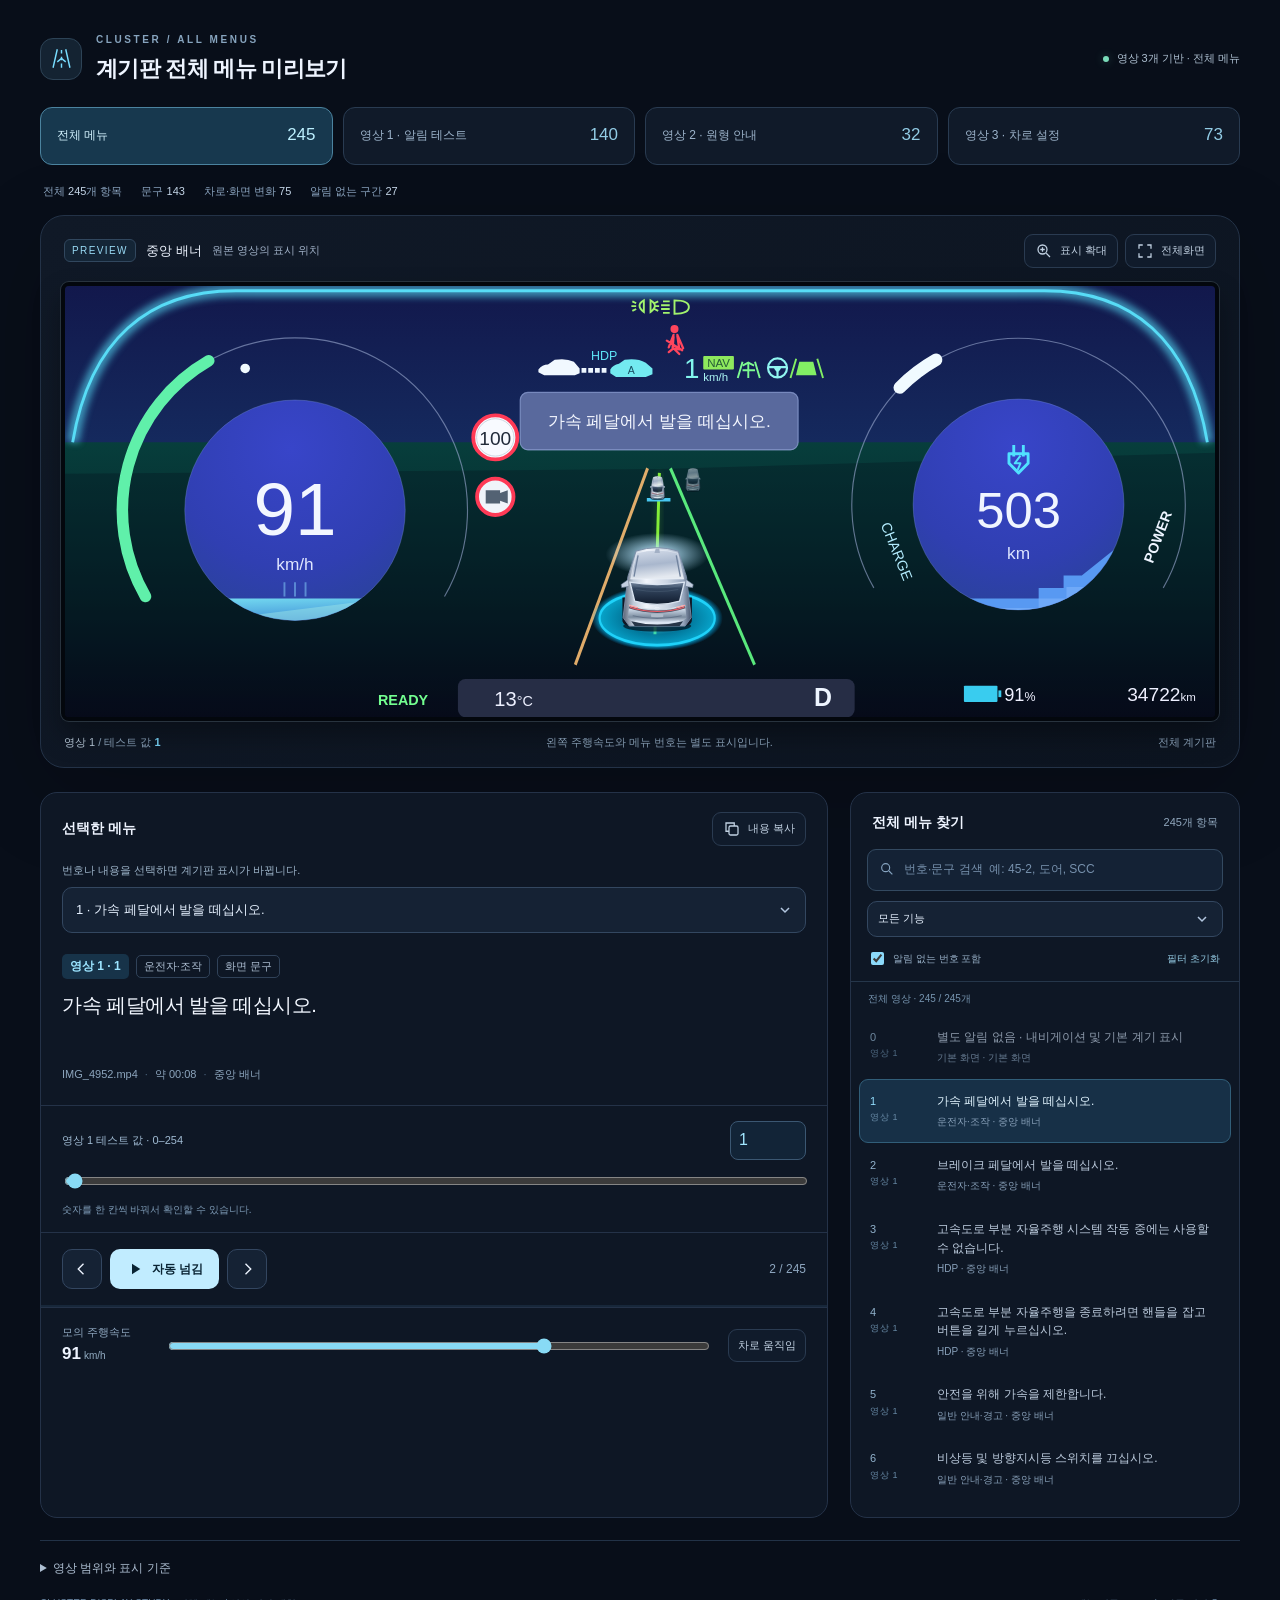
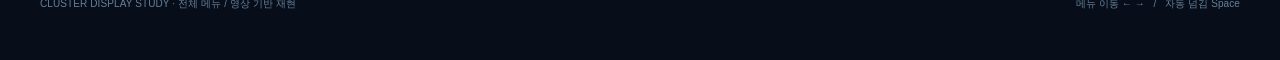
==== index.html @ 458f0cfd "Build Korean cluster simulator with 245 observed menu entries" ====
<!doctype html>
<html lang="ko"><head><meta charset="utf-8"><meta name="viewport" content="width=device-width, initial-scale=1"><meta name="theme-color" content="#080e19"><title>계기판 전체 메뉴 미리보기</title><meta name="description" content="세 개의 촬영 영상에서 확인한 일반 경고, 주행 보조, HDP, 차로 설정을 번호별로 살펴보는 계기판 시뮬레이터."><style>
*{box-sizing:border-box}html{color-scheme:dark}body{margin:0;background:#080e19;color:#eef4ff;font-family:-apple-system,BlinkMacSystemFont,"Apple SD Gothic Neo","Malgun Gothic","Noto Sans CJK KR",sans-serif;line-height:1.55}button,input,select{font:inherit}button,select{cursor:pointer}button{touch-action:manipulation}button:focus-visible,select:focus-visible,input:focus-visible,summary:focus-visible{outline:2px solid #76d9ff;outline-offset:4px}button:disabled{opacity:.38;cursor:default}svg{display:block}button svg{width:18px;height:18px;flex:none}button{color:inherit}a{color:#87d9ff}.app{max-width:1440px;margin:auto;padding:32px 40px 48px}.masthead{display:flex;align-items:center;justify-content:space-between;gap:20px;margin-bottom:30px}.brand{display:flex;align-items:center;gap:14px}.brand-symbol{width:42px;height:42px;display:grid;place-items:center;background:#142332;border:1px solid #2d4356;border-radius:13px;color:#78ddff}.brand-symbol svg{width:27px;height:27px}.eyebrow{font-size:10px;letter-spacing:2.6px;font-weight:650;color:#87a4be;margin:0 0 4px}.masthead h1{font-size:22px;letter-spacing:-.7px;font-weight:650;margin:0}.source-tag{display:flex;align-items:center;gap:8px;color:#aec0d1;font-size:12px;white-space:nowrap}.source-dot{width:6px;height:6px;background:#7adbb9;border-radius:50%;box-shadow:0 0 10px #7adbb950}.stage-card{background:linear-gradient(140deg,#101927,#0c1420);border:1px solid #233247;border-radius:24px;padding:18px 20px 16px;box-shadow:0 25px 90px #0003}.stage-toolbar{display:flex;align-items:center;justify-content:space-between;gap:14px;padding:0 3px 14px}.stage-heading{display:flex;align-items:center;gap:10px;min-width:0}.stage-heading strong{font-size:13px;font-weight:550;white-space:nowrap}.stage-heading .small{font-size:11px;color:#a0b1c7;white-space:nowrap}.pill{border:1px solid #31475e;border-radius:6px;padding:3px 7px;font-size:10px;letter-spacing:1.4px;color:#98d9f3;background:#142536}.stage-actions{display:flex;gap:7px}.ghost-btn{display:inline-flex;align-items:center;justify-content:center;gap:7px;border:1px solid #2a3b51;background:#101b2b;border-radius:9px;padding:7px 10px;font-size:11px;color:#c1d1e2;white-space:nowrap}.ghost-btn:hover{background:#1a2a3e}.ghost-btn[aria-pressed="true"]{background:#17364b;border-color:#367b9e;color:#caf0ff}.cluster-wrap{position:relative;background:#020409;border:5px solid #03070d;border-radius:23px;overflow:hidden;box-shadow:0 0 0 1px #28333e,0 14px 28px #0005}.cluster-svg{width:100%;height:auto;aspect-ratio:8/3;background:#080e19}.cluster-wrap.focused{max-width:640px;margin-inline:auto}.cluster-wrap.focused.focus-right{max-width:500px}.cluster-wrap.focused .cluster-svg{aspect-ratio:410/405;max-height:none}.cluster-wrap.focused.focus-right .cluster-svg{aspect-ratio:340/350}.cluster-wrap.motion .road-dashes{animation:flow 1.35s linear infinite}.cluster-wrap.motion .aura{animation:aura 3s ease-in-out infinite}.cluster-wrap.motion .lead-car{animation:float-car 4s ease-in-out infinite}@keyframes flow{to{stroke-dashoffset:-76}}@keyframes aura{50%{opacity:.65}}@keyframes float-car{50%{opacity:.82}}.stage-caption{display:flex;align-items:center;justify-content:space-between;gap:16px;padding:13px 3px 0;font-size:11px;color:#8fa7bf}.caption-key{color:#bacbdb}.caption-code{font-variant-numeric:tabular-nums;color:#79d5fa}.stage-card:fullscreen{display:flex;flex-direction:column;justify-content:center;padding:28px;background:#03070e;border:0;border-radius:0}.stage-card:fullscreen .cluster-wrap{width:100%;max-width:1600px;align-self:center}.stage-card:fullscreen .stage-caption,.stage-card:fullscreen .stage-toolbar{width:100%;max-width:1600px;align-self:center}.workbench{display:grid;grid-template-columns:minmax(0,1fr) 370px;gap:22px;margin-top:24px}.message-panel,.browse-panel{background:#0e1725;border:1px solid #243248;border-radius:17px;overflow:hidden}.panel-top{padding:19px 21px 15px;display:flex;justify-content:space-between;align-items:center;gap:10px}.panel-top h2{margin:0;font-size:14px;font-weight:600}.panel-top .count{color:#92a9bf;font-size:11px}.selection{padding:1px 21px 22px}.select-label{display:block;font-size:11px;color:#9db4c9;margin-bottom:8px}select{width:100%;appearance:none;background:#152234;color:#e6f1ff;border:1px solid #334760;border-radius:10px;padding:12px 34px 12px 13px;min-height:46px;font-size:13px;background-image:url("data:image/svg+xml,%3Csvg xmlns='http://www.w3.org/2000/svg' width='16' height='16' fill='none' stroke='%23b2c6df' stroke-width='1.5'%3E%3Cpath d='m4 6 4 4 4-4'/%3E%3C/svg%3E");background-position:right 12px center;background-repeat:no-repeat}.current-meta{display:flex;align-items:center;gap:7px;flex-wrap:wrap;margin:21px 0 10px}.code-badge{color:#9ce4ff;background:#173349;padding:3px 8px;border-radius:5px;font-size:12px;font-weight:600;font-variant-numeric:tabular-nums}.type-badge{font-size:11px;color:#adbed2;border:1px solid #304259;padding:2px 7px;border-radius:5px}.current-text{font-size:20px;line-height:1.65;font-weight:500;letter-spacing:-.5px;min-height:66px;margin:0;color:#f2f7ff;word-break:keep-all;overflow-wrap:anywhere}.source-line{font-size:11px;color:#8ca5bd;margin-top:13px;display:flex;gap:7px;flex-wrap:wrap}.source-line .dot{color:#4d647e}.playback{display:flex;align-items:center;gap:8px;border-top:1px solid #243248;padding:16px 21px}.playback .nav-btn{width:40px;height:40px;padding:0;display:grid;place-items:center;border:1px solid #334660;background:#152234;border-radius:10px}.playback .nav-btn:hover{background:#22364c}.play-btn{display:inline-flex;align-items:center;justify-content:center;gap:8px;background:#c1ecff;color:#092333;border:0;border-radius:10px;min-height:40px;padding:9px 16px;font-size:12px;font-weight:650}.play-btn:hover{background:#def5ff}.playback .position{font-size:12px;color:#8fa8c1;font-variant-numeric:tabular-nums;margin-left:auto;white-space:nowrap}.play-progress{height:2px;background:#17273a}.play-progress span{display:block;width:0;height:100%;background:#82cfee}.play-progress span.running{animation:play-progress 4.5s linear infinite}@keyframes play-progress{to{width:100%}}.drive-controls{padding:16px 21px 18px;border-top:1px solid #243248;display:flex;align-items:center;gap:16px}.speed-label{min-width:88px}.speed-label span{display:block;font-size:11px;color:#8fa7bf}.speed-label strong{font-size:17px;font-variant-numeric:tabular-nums;font-weight:550}.speed-label small{font-size:10px;color:#93adc3;margin-left:3px}input[type="range"]{min-width:70px;width:100%;accent-color:#88daf5;height:20px}.drive-controls .ghost-btn{padding:7px 9px}.tabs{display:flex;border-bottom:1px solid #243248;padding:0 15px;gap:3px}.tab{border:0;background:none;color:#90a7be;font-size:12px;padding:12px 9px 13px;border-bottom:2px solid transparent;white-space:nowrap}.tab[aria-selected="true"]{border-bottom-color:#8bdcff;color:#d2f2ff}.tab .tab-count{margin-left:4px;color:#6986a2;font-size:10px}.tab[aria-selected="true"] .tab-count{color:#81bfd8}.message-list{max-height:333px;overflow-y:auto;padding:8px;scrollbar-width:thin;scrollbar-color:#344d69 transparent}.message-item{display:flex;align-items:flex-start;gap:10px;width:100%;padding:12px 10px;text-align:left;border:1px solid transparent;background:transparent;border-radius:9px;color:#bccbdd;line-height:1.55}.message-item:hover{background:#152338}.message-item[aria-current="true"]{background:#173047;border-color:#315e79;color:#e1f4ff}.item-code{font-size:11px;line-height:1.4;flex:0 0 44px;font-variant-numeric:tabular-nums;padding-top:2px;color:#92b3cd}.item-code small{display:block;font-size:9px;letter-spacing:.7px;color:#6789a5;margin-top:2px}.message-item[aria-current="true"] .item-code{color:#94dfff}.item-text{font-size:12px;word-break:keep-all;overflow-wrap:anywhere}.item-text small{font-size:10px;display:block;color:#88a0b9;margin-top:4px}.source-details{margin-top:22px;border-top:1px solid #223247;padding-top:18px;color:#89a0b9;font-size:11px}.source-details summary{cursor:pointer;display:list-item;font-size:12px;color:#adbed1}.source-details p{margin:10px 0;max-width:1050px;line-height:1.8}.footer{display:flex;align-items:center;justify-content:space-between;gap:18px;margin-top:19px;color:#64809c;font-size:10px;letter-spacing:.1px}.toast{position:fixed;bottom:28px;left:50%;transform:translateX(-50%) translateY(16px);background:#d8effa;color:#102333;border:1px solid #a7c7da;box-shadow:0 8px 32px #0005;border-radius:10px;padding:10px 16px;font-size:12px;opacity:0;pointer-events:none;transition:opacity .2s,transform .2s;z-index:20;white-space:nowrap}.toast.visible{opacity:1;transform:translateX(-50%) translateY(0)}.sr-only{position:absolute;width:1px;height:1px;padding:0;margin:-1px;overflow:hidden;clip:rect(0,0,0,0);white-space:nowrap;border:0}.hidden{display:none!important}

@media(max-width:1050px){.app{padding:24px}.workbench{grid-template-columns:minmax(0,1fr) 320px;gap:16px}.current-text{font-size:18px}.stage-card{padding:15px}}
@media(max-width:780px){.app{padding:22px 15px 30px}.masthead{margin-bottom:22px}.masthead h1{font-size:19px}.brand-symbol{width:37px;height:37px;border-radius:11px}.eyebrow{font-size:9px;letter-spacing:2px}.source-tag{font-size:10px;gap:5px}.stage-card{border-radius:17px;padding:12px 10px}.stage-toolbar{padding-bottom:11px}.stage-heading .small{display:none}.stage-heading strong{font-size:11px}.stage-actions{gap:5px}.ghost-btn{font-size:10px;padding:6px 8px}.ghost-btn svg{width:15px;height:15px}.cluster-wrap{border-width:3px;border-radius:15px}.stage-caption{font-size:10px;padding-top:10px;align-items:flex-start;gap:8px}.stage-caption .secondary-caption{display:none}.workbench{grid-template-columns:1fr;margin-top:16px;gap:16px}.panel-top{padding:17px 17px 13px}.selection{padding:0 17px 18px}.current-text{font-size:19px;min-height:0}.playback{padding:14px 17px}.drive-controls{padding:15px 17px}.message-list{max-height:300px}.source-details{margin-top:18px}.footer{align-items:flex-start;line-height:1.7}.source-details p{font-size:11px}}
@media(max-width:390px){.app{padding:18px 11px 26px}.brand{gap:10px}.masthead h1{font-size:17px}.source-tag{display:none}.stage-heading .pill{display:none}.stage-heading strong{font-size:11px}.current-text{font-size:18px}.play-btn{padding:9px 12px}.drive-controls{gap:10px}.speed-label{min-width:75px}.stage-caption{font-size:9px}}
@media(prefers-reduced-motion:reduce){*,*::before,*::after{animation:none!important;transition:none!important}}

.masthead{margin-bottom:21px}.source-tag{font-size:11px}.bank-nav{display:grid;grid-template-columns:repeat(4,minmax(0,1fr));gap:10px;margin-bottom:18px}.bank-tab{display:flex;align-items:center;justify-content:space-between;gap:10px;min-height:58px;border:1px solid #293b51;border-radius:12px;padding:12px 16px;text-align:left;background:#101a29;color:#9db4cb;font-size:12px}.bank-tab:hover{background:#16273b}.bank-tab[aria-selected="true"]{background:#17384e;border-color:#4b839f;color:#d4f3ff}.bank-tab .bank-count{font-variant-numeric:tabular-nums;font-size:17px;color:#92cce5}.bank-tab[aria-selected="true"] .bank-count{color:#bcf0ff}.inventory-line{display:flex;flex-wrap:wrap;gap:8px 19px;margin:0 0 15px 3px;color:#8ba4bf;font-size:11px}.inventory-line strong{color:#c4d5e7;font-weight:500}.workbench{grid-template-columns:minmax(0,1fr) 390px}.message-list{max-height:510px}.browse-search{padding:0 16px 12px;border-bottom:1px solid #25364a}.search-field{position:relative}.search-field svg{position:absolute;left:12px;top:12px;width:16px;height:16px;stroke:#86a4c0}.search-input{width:100%;min-width:0;border:1px solid #334960;border-radius:9px;background:#142235;color:#e7f2ff;padding:10px 12px 10px 36px;font-size:12px;min-height:42px}.search-input::placeholder{color:#7791ad}.filter-row{display:flex;gap:9px;align-items:center;margin-top:10px}.filter-row select{font-size:11px;min-height:36px;padding:7px 32px 7px 10px}.filter-options{display:flex;align-items:center;justify-content:space-between;gap:10px;margin-top:11px;color:#96aec5;font-size:10px}.filter-options label{display:flex;align-items:center;gap:6px;cursor:pointer}.filter-options input{accent-color:#8bd9fa}.text-btn{border:0;background:none;padding:3px;color:#95cce5;font-size:10px}.filter-summary{padding:9px 17px 0;margin:0;font-size:10px;color:#7694af}.message-item.navigation-item{opacity:.72}.item-code{flex-basis:57px;font-size:11px}.item-text{font-size:12px}.selected-note{margin:11px 0 0;font-size:11px;line-height:1.7;color:#8ba6c1;word-break:keep-all;overflow-wrap:anywhere}.selected-note:empty{display:none}.selected-note.uncertain-note{color:#dfbf8f}.type-badge.uncertain{border-color:#78603b;color:#eacb95;background:#30291c}.code-controls{border-top:1px solid #243248;padding:15px 21px;display:grid;grid-template-columns:1fr 76px;gap:9px 13px;align-items:center}.code-controls label{font-size:11px;color:#a0bbd3}.code-controls input[type="number"]{width:76px;min-width:0;border:1px solid #3b5772;border-radius:8px;background:#122437;color:#a2e7ff;padding:6px 8px;font-size:16px;font-variant-numeric:tabular-nums}.code-controls input[type="range"]{grid-column:1/-1}.code-controls small{grid-column:1/-1;font-size:10px;color:#7d9ab5}.empty-result{font-size:12px;color:#9ab0c6;line-height:1.8;padding:24px 13px}.current-text{min-height:64px}.source-details{font-size:11px}.source-details strong{color:#bdcde0;font-weight:550}.cluster-wrap.focused.focus-road{max-width:690px}.cluster-wrap.focused.focus-road .cluster-svg{aspect-ratio:390/265;max-height:none}.stage-card:fullscreen .cluster-wrap.focused{max-width:min(720px,110vh)}.stage-card:fullscreen .cluster-wrap.focused.focus-right{max-width:min(560px,72vh)}.stage-card:fullscreen .cluster-wrap.focused.focus-road{max-width:min(800px,105vh)}.stage-caption{flex-wrap:wrap}.footer{gap:10px}.source-details code{color:#b9d9ec}
@media(max-width:1100px){.workbench{grid-template-columns:minmax(0,1fr) 340px}.bank-tab{padding:11px 12px;font-size:11px}.bank-tab .bank-count{font-size:15px}}
@media(max-width:780px){.bank-nav{grid-template-columns:repeat(2,minmax(0,1fr));gap:7px;margin-bottom:14px}.bank-tab{min-height:48px;padding:10px 12px}.inventory-line{font-size:10px;gap:7px 13px;margin-bottom:12px}.workbench{grid-template-columns:minmax(0,1fr)}.source-tag{display:none}.masthead{margin-bottom:18px}.stage-heading .pill{display:none}.stage-heading strong{font-size:11px}.message-list{max-height:420px}.code-controls{padding:14px 17px}.filter-options{font-size:11px}.browse-search{padding-bottom:14px}.search-input{font-size:14px}.filter-row select{font-size:12px}.current-text{min-height:0}.stage-caption .secondary-caption{display:none}.footer .keyboard-hint{display:none}}

/* 긴 메뉴 이름이 그리드와 좁은 화면의 너비를 늘리지 않도록 합니다. */
.message-panel,.browse-panel,.stage-actions{min-width:0}
select{min-width:0;max-width:100%}
.stage-toolbar{flex-wrap:wrap}
.stage-actions{flex-wrap:wrap}
.source-line{overflow-wrap:anywhere}
.stage-card:fullscreen{overflow:auto;justify-content:safe center}
.stage-card:fullscreen .cluster-wrap{flex-shrink:0}
@media(max-width:390px){.drive-controls{flex-wrap:wrap}.drive-controls input[type="range"]{flex:1}.playback{gap:6px}.playback .position{font-size:10px}}

/* 사진의 표시 면을 기준으로 한 좌표계입니다. 외부 글꼴 없이 실행합니다. */
.cluster-svg{font-family:"Malgun Gothic","Apple SD Gothic Neo",sans-serif;font-weight:400}
.cluster-svg #speed-text,.cluster-svg #range-dial text,.cluster-svg #test-value{font-family:"Segoe UI","Arial",sans-serif;font-variant-numeric:tabular-nums}
.cluster-wrap{border-radius:8px;border-width:4px;background:#050715}
</style></head>
<body><div class="app" id="cluster-app">
<header class="masthead"><div class="brand"><div class="brand-symbol" aria-hidden="true"><svg viewBox="0 0 32 32" fill="none" stroke="currentColor" stroke-width="1.7"><path d="M6 27 11 5m10 0 5 22M16 6v4m0 4v4m0 4v5"/><path d="m11 20 5-4 5 4"/></svg></div><div><p class="eyebrow">CLUSTER / ALL MENUS</p><h1>계기판 전체 메뉴 미리보기</h1></div></div><span class="source-tag"><span class="source-dot"></span>영상 3개 기반 · 전체 메뉴</span></header>
<nav class="bank-nav" role="tablist" aria-label="원본 영상 선택"><button type="button" class="bank-tab" data-bank="all" role="tab" aria-selected="true"><span>전체 메뉴</span><span class="bank-count" data-bank="all">—</span></button><button type="button" class="bank-tab" data-bank="v1" role="tab" aria-selected="false"><span>영상 1 · 알림 테스트</span><span class="bank-count" data-bank="v1">—</span></button><button type="button" class="bank-tab" data-bank="v2" role="tab" aria-selected="false"><span>영상 2 · 원형 안내</span><span class="bank-count" data-bank="v2">—</span></button><button type="button" class="bank-tab" data-bank="lanes" role="tab" aria-selected="false"><span>영상 3 · 차로 설정</span><span class="bank-count" data-bank="lanes">—</span></button></nav>
<p class="inventory-line"><span>전체 <strong id="total-count">—</strong>개 항목</span><span>문구 <strong id="message-count">—</strong></span><span>차로·화면 변화 <strong id="graphic-count">—</strong></span><span>알림 없는 구간 <strong id="empty-count">—</strong></span></p>
<section class="stage-card" id="stage-card" aria-label="계기판 미리보기"><div class="stage-toolbar"><div class="stage-heading"><span class="pill">PREVIEW</span><strong id="surface-title">중앙 배너</strong><span class="small">원본 영상의 표시 위치</span></div><div class="stage-actions"><button class="ghost-btn" type="button" id="focus-btn" aria-pressed="false"><svg viewBox="0 0 24 24" fill="none" stroke="currentColor" stroke-width="1.7" aria-hidden="true"><circle cx="10" cy="10" r="6"/><path d="m15 15 5 5M7 10h6m-3-3v6"/></svg><span>표시 확대</span></button><button class="ghost-btn" type="button" id="fullscreen-btn" aria-label="계기판 전체화면"><svg viewBox="0 0 24 24" fill="none" stroke="currentColor" stroke-width="1.7" aria-hidden="true"><path d="M4 9V4h5m6 0h5v5m0 6v5h-5M9 20H4v-5"/></svg><span>전체화면</span></button></div></div><div class="cluster-wrap" id="cluster-wrap"><svg class="cluster-svg" id="cluster-svg" viewBox="0 0 1200 450" role="img" aria-labelledby="cluster-title cluster-desc">
        <title id="cluster-title">전체 메뉴 계기판 미리보기</title><desc id="cluster-desc">영상에서 확인한 메뉴의 계기판 표시 예시입니다.</desc>
        <defs>
          <linearGradient id="screen-bg" x2="0" y2="1"><stop stop-color="#12184c"/><stop offset=".42" stop-color="#152c60"/><stop offset="1" stop-color="#080b1c"/></linearGradient>
          <linearGradient id="land-bg" x2="0" y2="1"><stop stop-color="#073e3c"/><stop offset=".55" stop-color="#052328"/><stop offset="1" stop-color="#070a19"/></linearGradient>
          <radialGradient id="dial-fill" cx=".48" cy=".22" r=".9"><stop stop-color="#3845c9"/><stop offset=".6" stop-color="#303fb2"/><stop offset="1" stop-color="#284393"/></radialGradient>
          <linearGradient id="dial-foot" x2=".3" y2="1"><stop stop-color="#76ddf2"/><stop offset="1" stop-color="#3c89d4"/></linearGradient>
          <linearGradient id="car-metal"><stop stop-color="#5b6577"/><stop offset=".15" stop-color="#bdc9d8"/><stop offset=".34" stop-color="#f0f4fb"/><stop offset=".65" stop-color="#cbd5e3"/><stop offset=".88" stop-color="#98a8bf"/><stop offset="1" stop-color="#48566d"/></linearGradient>
          <linearGradient id="car-roof" x2=".2" y2="1"><stop stop-color="#d6deeb"/><stop offset=".55" stop-color="#a9b7cd"/><stop offset="1" stop-color="#e4e9f0"/></linearGradient>
          <linearGradient id="windscreen" x2="0" y2="1"><stop stop-color="#7b8ca4"/><stop offset=".28" stop-color="#33465f"/><stop offset="1" stop-color="#101b2d"/></linearGradient>
          <linearGradient id="car-tail" x2="0" y2="1"><stop stop-color="#fafcff"/><stop offset=".35" stop-color="#bac8d8"/><stop offset=".7" stop-color="#7b8c9f"/><stop offset="1" stop-color="#dce6f3"/></linearGradient>
          <radialGradient id="halo"><stop stop-color="#9eeaff" stop-opacity=".8"/><stop offset=".5" stop-color="#00c6ff" stop-opacity=".55"/><stop offset=".86" stop-color="#07cfff" stop-opacity=".75"/><stop offset="1" stop-color="#00aaff" stop-opacity="0"/></radialGradient>
          <radialGradient id="car-headlight"><stop stop-color="#fff" stop-opacity=".95"/><stop offset=".4" stop-color="#b8e6ff" stop-opacity=".65"/><stop offset="1" stop-color="#b8e6ff" stop-opacity="0"/></radialGradient>
          <filter id="light-glow" x="-100%" y="-100%" width="300%" height="300%"><feGaussianBlur stdDeviation="4"/></filter>
          
          <clipPath id="screen-clip"><rect width="1200" height="450"/></clipPath>
          <clipPath id="left-dial-clip"><circle cx="240" cy="234" r="115"/></clipPath>
          <clipPath id="right-dial-clip"><circle cx="995" cy="228" r="110"/></clipPath>
          <symbol id="vehicle" viewBox="0 0 130 150" preserveAspectRatio="none">
            <ellipse cx="65" cy="138" rx="50" ry="9" fill="#010711" opacity=".65"/>
            <path d="M14 91v39q3 8 10 7h6V91Zm86 0v46h7q9-1 9-9V91Z" fill="#101725"/>
            <path d="M15 124 22 57 34 15Q65 4 96 15l12 42 7 67-9 14H24Z" fill="url(#car-metal)" stroke="#7a8ca7" stroke-width="1.4"/>
            <path d="m35 18-9 43 78 0-9-43Q65 9 35 18Z" fill="url(#car-roof)" stroke="#f5f8ff" stroke-opacity=".65"/>
            <path d="m37 22-6 35m62-35 6 35" fill="none" stroke="#71839e" stroke-width="2"/>
            <path d="M61 18h8l-1-7h-5Z" fill="#a3b0c5"/>
            <path d="M25 66q40 8 80 0l-7 31q-33 11-66 0Z" fill="url(#windscreen)" stroke="#d9e3f0" stroke-width="2"/>
            <path d="M32 72q33 7 66 0M34 78q31 7 62 0" fill="none" stroke="#8598ae" opacity=".3"/>
            <path d="M24 103q41 14 82 0l2 22-9 7H31l-9-7Z" fill="url(#car-tail)"/>
            <path d="M24 107q41 15 82 0" fill="none" stroke="#4b5265" stroke-width="4"/>
            <path d="M25 107q40 14 80 0" fill="none" stroke="#eb5b62" stroke-width="1.8"/>
            <path d="m24 104 13 4m56 0 13-4" stroke="#ff9c9d" stroke-width="2"/>
            <path d="M29 121q36 9 72 0" fill="none" stroke="#65758b" stroke-width="1.5"/>
            <path d="M27 130q38 11 76 0l-5 8H32Z" fill="#273648"/>
            <path d="M33 130q32 7 64 0" fill="none" stroke="#dde8f4" stroke-width="2"/>
            <rect x="56" y="118" width="18" height="5" rx="1" fill="#aebac9"/>
            <ellipse cx="65" cy="109" rx="4" ry="1.5" fill="none" stroke="#f2f6fc"/>
            <path d="m22 62-10 8 1 5 10-2m85-11 10 8-1 5-10-2" fill="#c4d0e1" stroke="#596b83"/>
          </symbol>
          <symbol id="steering" viewBox="0 0 30 30"><circle cx="15" cy="15" r="11" fill="none" stroke="currentColor" stroke-width="2.5"/><path d="M5 14h20M15 15v11m-3-11 3 4 3-4" fill="none" stroke="currentColor" stroke-width="2.5"/></symbol>
          <symbol id="person-seat" viewBox="0 0 100 105"><g fill="none" stroke="currentColor" stroke-width="3.2" stroke-linecap="round" stroke-linejoin="round"><circle cx="61" cy="14" r="9"/><path d="m53 29-11 25 14 10-16 30m17-65 8 27-7 20-8 22M28 32l-8 32 16 5m29-43 13 4-4 48H52M16 15h25v8H16m12 10 13 12"/></g></symbol>
        <linearGradient id="camera-sky" x2="0" y2="1"><stop stop-color="#6584a1"/><stop offset=".5" stop-color="#a4b2ba"/><stop offset=".51" stop-color="#657078"/><stop offset="1" stop-color="#3b434e"/></linearGradient><clipPath id="camera-clip"><circle cx="980" cy="272" r="148"/></clipPath></defs>
        <g clip-path="url(#screen-clip)">
          <rect width="1200" height="450" fill="url(#screen-bg)"/>
          <path d="M0 163H1200V450H0Z" fill="url(#land-bg)"/>
          <path d="M0 196 620 191 1200 174V450H0Z" fill="#040e1c" opacity=".28"/>
          <path id="top-glow" d="M8 163C26 56 87 5 178 5H1022C1113 5 1174 56 1192 163" fill="none" stroke="#30d4ff" stroke-width="13" opacity=".6" filter="url(#light-glow)"/>
          <path id="top-line" d="M8 163C26 56 87 5 178 5H1022C1113 5 1174 56 1192 163" fill="none" stroke="#70eeff" stroke-width="3"/>
          <g opacity=".65" stroke="#93a2c8" stroke-width="1.2" fill="none"><path d="M84 324A180 180 0 1 1 396 324"/><path d="M844 315A174 174 0 1 1 1146 315"/></g>
          <path d="M84 324A180 180 0 0 1 150 78" fill="none" stroke="#60f0aa" stroke-width="12" stroke-linecap="round"/>
          <circle cx="188" cy="86" r="5" fill="#f1fbff"/>
          <circle cx="240" cy="234" r="115" fill="url(#dial-fill)" stroke="#7188d4" stroke-opacity=".4"/>
          <g clip-path="url(#left-dial-clip)"><path d="M120 326H360V355H120Z" fill="url(#dial-foot)"/><path d="m151 349 185-23h24v25Z" fill="#99e4e7" opacity=".5"/></g>
          <text id="speed-text" font-family="Segoe UI,Arial,sans-serif" x="240" y="260" text-anchor="middle" font-size="78" font-weight="300" fill="#f2f6ff">91</text>
          <text x="240" y="296" text-anchor="middle" font-size="18" fill="#e0e6ff">km/h</text>
          <path d="M229 309v15m11-15v15m11-15v15" stroke="#79bcf0" stroke-width="2" opacity=".6"/>
          <g id="range-dial" font-family="Segoe UI,Arial,sans-serif">
            <circle cx="995" cy="228" r="110" fill="url(#dial-fill)" stroke="#7188d4" stroke-opacity=".4"/>
            <g clip-path="url(#right-dial-clip)"><path d="M877 326h139v-11h26v-13h19l45-36v80H877Z" fill="#5899f2"/><path d="M877 336h139v-10h29v-12h20l41-29v61H877Z" fill="#91c0ff" opacity=".4"/></g>
            <g transform="translate(995 180)" stroke="#50e1ff" stroke-width="3" fill="none" stroke-linejoin="round"><path d="M-5-14v12m10-12v12M-10-5h20v10L0 15-10 5Z"/><path d="m2-3-6 8h6l-3 7" stroke-width="2"/></g>
            <text x="995" y="253" fill="#f0f5ff" text-anchor="middle" font-size="53" font-weight="400">503</text>
            <text x="995" y="285" fill="#dce4ff" text-anchor="middle" font-size="18">km</text>
            <text transform="translate(851 249) rotate(68)" fill="#b4edff" font-size="15">CHARGE</text>
            <text transform="translate(1135 290) rotate(-69)" fill="#edf4ff" font-size="15" font-weight="600">POWER</text>
            <path d="M871 106A174 174 0 0 1 909 77" fill="none" stroke="#f0faff" stroke-width="13" stroke-linecap="round"/>
          </g>
          <g id="road-scene" transform="translate(159  -25) scale(.77 .936)">
  <g id="lane-lines">
    <path id="lane-left-fill" d="M550 230 583 230 485 449 360 449Z" fill="#82ef39" opacity=".26" style="display:none"/>
    <path id="lane-right-fill" d="M614 230 647 230 853 449 728 449Z" fill="#82ef39" opacity=".26" style="display:none"/>
    <path id="lane-center-fill" d="M583 230 614 230 728 449 485 449Z" fill="#82ef39" opacity=".24" style="display:none"/>
    <path id="lane-left" class="road-dashes" d="M583 230 485 449" fill="none" stroke="#d6e4f5" stroke-width="4"/>
    <path id="lane-right" class="road-dashes" d="M614 230 728 449" fill="none" stroke="#d6e4f5" stroke-width="4" stroke-dasharray="42 26"/>
    <path id="lane-left-double" class="road-dashes" d="M577 230 472 449" fill="none" stroke="#d6e4f5" stroke-width="3" style="display:none"/>
    <path id="lane-right-double" class="road-dashes" d="M620 230 741 449" fill="none" stroke="#d6e4f5" stroke-width="3" style="display:none"/>
  </g>
  <path id="drive-path-glow" d="M599 235 593 415" fill="none" stroke="#6be72c" stroke-width="7" opacity=".18" filter="url(#light-glow)"/>
  <path id="drive-path" d="M599 235 593 415" fill="none" stroke="#72ef33" stroke-width="4"/>
  <path d="M582 265h32" stroke="#48c7f0" stroke-width="4"/>
  <g id="surrounding-cars" opacity=".55"><use href="#vehicle" x="632" y="228" width="25" height="29"/></g>
  <use id="lead-car" class="lead-car" href="#vehicle" x="584" y="237" width="25" height="29" opacity=".95"/>
  <path id="lane-arrow-left" d="M579 355q-63-34-100-8m13-18-17 19 24 9" fill="none" stroke="#7ce842" stroke-width="7" stroke-linecap="round" stroke-linejoin="round" style="display:none"/>
  <path id="lane-arrow-right" d="M617 355q63-34 100-8m-13-18 17 19-24 9" fill="none" stroke="#7ce842" stroke-width="7" stroke-linecap="round" stroke-linejoin="round" style="display:none"/>
  <g id="wave-left" fill="none" stroke="#ff4f49" stroke-width="5" opacity=".9" style="display:none"><path d="M527 391q-27 25 0 49m-14-54q-36 29 0 60m-13-65q-44 34 0 71"/></g><g id="wave-right" fill="none" stroke="#ff4f49" stroke-width="5" opacity=".9" style="display:none"><path d="M665 391q27 25 0 49m14-54q36 29 0 60m13-65q44 34 0 71"/></g><g id="ego-group"><ellipse id="ego-aura" class="aura" cx="596" cy="397" rx="89" ry="36" fill="url(#halo)"/><ellipse id="ego-ring" class="aura" cx="596" cy="397" rx="78" ry="30" fill="none" stroke="#22d8ff" stroke-width="3" opacity=".9"/><ellipse cx="596" cy="326" rx="70" ry="24" fill="url(#car-headlight)"/><use href="#vehicle" x="536" y="312" width="120" height="102"/></g>
</g>
<g transform="translate(591 15)" stroke="#a2f36d" fill="none" stroke-width="2">
  <path d="M13 0Q4 5 13 12V0Zm7 0q9 5 0 12V0ZM1 1l4 2M0 6h5m-4 5 4-2m23-8-4 2m5 3h-5m4 5-4-2"/>
  <path d="M45 0q15 0 15 7t-15 7ZM40 1h-7m7 4h-9m9 4h-9m9 4h-7"/>
</g>
<g id="reference-seatbelt" transform="translate(630 43)" fill="none" stroke="#ff455d" stroke-width="2.4" stroke-linecap="round" stroke-linejoin="round"><circle cx="6" cy="2" r="3" fill="#ff455d"/><path d="m5 8-5 13m9-13 6 14M5 10l-1 12 7 1-2-14M0 26l5-4 6 6M-2 14l16 10"/></g>
          <g id="top-status" transform="translate(494 72)">
            <path d="M0 15q4-5 10-5l7-5q12-2 20 2l6 7v5l-5 2H6l-6-3Z" fill="#f1f8ff"/><path d="M45 16h27" stroke="#edf6ff" stroke-width="5" stroke-dasharray="5 2"/>
            <text id="top-system" x="55" y="5" font-size="13" fill="#7fecf5">HDP</text>
            <path d="M75 15q3-5 9-6l6-4q13-2 22 3l7 6v6l-7 3H81l-6-4Z" fill="#73eaf0"/>
            <text x="97" y="20" text-anchor="middle" font-size="11" fill="#184d61">A</text>
            <text id="test-value" font-family="Segoe UI,Arial,sans-serif" x="168" y="24" text-anchor="end" font-size="29" font-weight="400" fill="#83f5ed">1</text>
            <rect x="172" y="1" width="32" height="14" rx="1" fill="#8ee95d"/><text x="188" y="12" text-anchor="middle" font-size="12" fill="#265b37">NAV</text>
            <text x="172" y="27" font-size="12" fill="#adf7f5">km/h</text>
            <g transform="translate(213 7)" stroke="#7dfb91" fill="none" stroke-width="2"><path d="m0 0-5 17m18-17 5 17M0 9h13m-7-8v16"/><path d="m0 4 6-3 6 3"/></g>
            <use href="#steering" x="236" y="0" width="27" height="27" style="color:#91f6f0"/>
            <path d="m269 4-6 20m28-20 6 20M273 8h13l3 12h-19Z" fill="#82ef64" stroke="#82ef64" stroke-width="2"/>
          </g>
          <g transform="translate(449 158)"><circle r="23" fill="#f8faff" stroke="#ff3a56" stroke-width="4"/><circle r="19.5" fill="none" stroke="#b8c5d2" stroke-width=".7"/><text id="speed-sign-text" y="8" text-anchor="middle" font-size="20" font-weight="400" fill="#222b3a">100</text></g>
          <g id="nav-banner"><rect x="475" y="111" width="290" height="60" rx="8" fill="#4c598e" stroke="#8c9ed0"/><path d="m494 145 0-14 12 0m-11 1 7-7m-7 7 7 7" stroke="#6cdeff" stroke-width="4" fill="none" stroke-linecap="round" stroke-linejoin="round"/><text x="518" y="150" font-size="22" fill="#f2f6ff">1.6 km</text><path d="M608 123v34" stroke="#90acc2" opacity=".5"/><text x="626" y="149" font-size="19" fill="#e1e9ff">좌회전</text></g>
          <g id="center-message"><rect id="center-box" x="475" y="111" width="290" height="60" rx="8" fill="#59699d" stroke="#9caee2" stroke-opacity=".65" stroke-width="1.2"/><text id="center-message-text" text-anchor="middle" fill="#f4f7ff" font-size="18" font-weight="400"></text></g>
          <g id="right-message" transform="translate(15 -44)"><circle cx="980" cy="272" r="151" fill="#172433" fill-opacity=".96" stroke="#e0f3ff" stroke-width="5" id="message-ring"/><text id="right-message-text" text-anchor="middle" fill="#f5f8ff" font-size="20" font-weight="400"></text><text id="right-hdp" x="980" y="345" text-anchor="middle" font-size="62" font-weight="500" letter-spacing="-2" fill="#6de5ff">HDP</text><use id="right-steering" href="#steering" x="931" y="287" width="98" height="98" style="color:#d9eaf8;display:none"/>
<g id="right-cruise" style="display:none" fill="none" stroke="#dcebf5" stroke-width="5" stroke-linecap="round"><path d="M930 351a51 51 0 1 1 100 0M980 340l26-28M941 324l8 5m27-37v11m42 18-9 6"/><circle cx="980" cy="340" r="7" fill="#dcebf5"/></g>
<g id="right-lead" style="display:none"><path d="M937 382 957 297m66 85-20-85" fill="none" stroke="#8d9eaf" stroke-width="3"/><use href="#vehicle" x="953" y="335" width="54" height="62"/><use href="#vehicle" x="962" y="289" width="36" height="42"/><path d="M980 286v-18m-8 8 8-9 8 9" stroke="#59e0ff" stroke-width="5" fill="none" stroke-linejoin="round"/></g>
<g id="right-triangle" style="display:none" fill="none" stroke="#ffd34d" stroke-width="5" stroke-linejoin="round"><path d="m980 290 52 86H928Z"/><path d="M980 318v27" stroke-linecap="round"/><circle cx="980" cy="360" r="3" fill="#ffd34d"/></g>
<g id="right-front-warning" style="display:none"><use href="#vehicle" x="941" y="318" width="78" height="90"/><path d="m980 268 29 48h-58Z" fill="none" stroke="#ffd34d" stroke-width="3.5" stroke-linejoin="round"/><path d="M980 283v14m0 7v2" stroke="#ffd34d" stroke-width="3.5" stroke-linecap="round"/></g>
<g id="right-pedal" style="display:none" fill="none" stroke="#dcebf5" stroke-width="3" stroke-linejoin="round"><rect x="925" y="294" width="37" height="70" rx="5"/><path d="M936 312h15m-7-7v14m-8 28h15"/><path d="m988 302 21 3-10 43 23 23q-3 13-16 8l-31-22 4-22Z"/><path d="m1007 294 19 6-8 31-19-6Z"/></g>
<g id="off-mark" transform="translate(1043 342)"><circle r="20" fill="#172433" stroke="#ffbc49" stroke-width="5"/><path d="m-13-13 26 26" stroke="#ffbc49" stroke-width="5"/></g><use id="attention-icon" href="#person-seat" x="929" y="290" width="103" height="108" style="color:#d9eaf8"/></g>
          <g id="camera-preview" transform="translate(15 -44)" style="display:none"><g clip-path="url(#camera-clip)"><circle cx="980" cy="272" r="149" fill="url(#camera-sky)"/><path d="M910 420 970 241l109 179" fill="#545b65"/><path d="M955 420 982 247m83 173-65-170" stroke="#f5f0d3" stroke-width="5"/><path d="M845 296 960 233m-131 52 126-63" stroke="#c9d7de" stroke-width="4"/><path d="M1105 296 1012 233m116 52-110-63" stroke="#aab5be" stroke-width="3"/><path d="M1038 420q-13-70 8-110l36-34 52 77v67Z" fill="#a4afbb"/><path d="m1064 310 15-21 31 47-40 1Z" fill="#303c4c"/></g><circle cx="980" cy="272" r="150" fill="none" stroke="#d0e5f4" stroke-width="3"/></g><g id="camera-left-preview" transform="translate(-740 -38)" style="display:none"><g clip-path="url(#camera-clip)"><circle cx="980" cy="272" r="149" fill="url(#camera-sky)"/><path d="M910 420 970 241l109 179" fill="#545b65"/><path d="M955 420 982 247m83 173-65-170" stroke="#f5f0d3" stroke-width="5"/><path d="M845 296 960 233m-131 52 126-63" stroke="#c9d7de" stroke-width="4"/><path d="M1105 296 1012 233m116 52-110-63" stroke="#aab5be" stroke-width="3"/><path d="M1038 420q-13-70 8-110l36-34 52 77v67Z" fill="#a4afbb"/><path d="m1064 310 15-21 31 47-40 1Z" fill="#303c4c"/></g><circle cx="980" cy="272" r="150" fill="none" stroke="#d0e5f4" stroke-width="3"/></g><path id="turn-arrow" d="M1065 93h45m-16-13 17 13-17 13" stroke="#88ef41" stroke-width="7" fill="none" stroke-linecap="round" stroke-linejoin="round" style="display:none"/>
<g id="secondary-sign-camera" transform="translate(449 220)" style="display:none"><circle r="19" fill="#f0f4fa" stroke="#ff3a56" stroke-width="4"/><path d="M-10-7h15v14h-15Zm15 3 8-3V7L5 4Z" fill="#536273"/></g>
<g id="secondary-sign-exclamation" transform="translate(449 220)" style="display:none"><path d="m0-22 23 39h-46Z" fill="#ffe66b" stroke="#ff5545" stroke-width="3.5" stroke-linejoin="round"/><path d="M0-8V4m0 7v1" stroke="#364454" stroke-width="4" stroke-linecap="round"/></g>
<g id="secondary-sign-right-bend" transform="translate(449 220)" style="display:none"><path d="m0-22 23 39h-46Z" fill="#ffe66b" stroke="#ff5545" stroke-width="3.5" stroke-linejoin="round"/><path d="M-5 11V-2H7m-4-5 5 5-5 5" fill="none" stroke="#364454" stroke-width="3" stroke-linejoin="round"/></g>
<g id="secondary-sign-zigzag" transform="translate(449 220)" style="display:none"><path d="m0-22 23 39h-46Z" fill="#ffe66b" stroke="#ff5545" stroke-width="3.5" stroke-linejoin="round"/><path d="m-6 10 10-8-8-6 8-5m-6 0h6v6" fill="none" stroke="#364454" stroke-width="3" stroke-linejoin="round"/></g>
<g id="ipedal-mark" fill="#a1e84b" font-size="10" font-weight="650" text-anchor="middle" style="display:none"><text x="1080" y="409">i-PEDAL</text><text x="1080" y="421" fill="#c4ebff">MAX</text></g><g id="status-footer"><rect x="410" y="410" width="414" height="40" rx="8" fill="#262d45"/><text x="448" y="438" font-size="21" fill="#edf0ff">13<tspan font-size="15">°C</tspan></text><text x="791" y="438" text-anchor="middle" font-size="26" fill="#eef5ff" font-weight="600">D</text><text x="379" y="437" text-anchor="end" font-size="15" font-weight="600" fill="#73ff90">READY</text><rect x="938" y="417" width="35" height="17" rx="1" fill="#39ccef"/><rect x="974" y="422" width="3" height="7" fill="#39ccef"/><text x="980" y="433" font-size="19" fill="#eff1ff">91<tspan font-size="13">%</tspan></text><text x="1180" y="433" text-anchor="end" font-size="20" fill="#eef0ff">34722<tspan font-size="12">km</tspan></text></g>
        </g>
      </svg></div><div class="stage-caption"><span><span class="caption-key" id="stage-source">영상 1</span> / <span id="value-label">테스트 값</span> <strong class="caption-code" id="stage-code">—</strong></span><span class="secondary-caption">왼쪽 주행속도와 메뉴 번호는 별도 표시입니다.</span><span id="zoom-caption">전체 계기판</span></div></section>
<div class="workbench"><section class="message-panel" aria-labelledby="selected-heading"><div class="panel-top"><h2 id="selected-heading">선택한 메뉴</h2><button class="ghost-btn" id="copy-btn" type="button"><svg viewBox="0 0 24 24" fill="none" stroke="currentColor" stroke-width="1.7" aria-hidden="true"><rect x="8" y="8" width="12" height="12" rx="2"/><path d="M15 8V4H4v11h4"/></svg>내용 복사</button></div><div class="selection"><label class="select-label" for="message-select">번호나 내용을 선택하면 계기판 표시가 바뀝니다.</label><select id="message-select" aria-label="계기판 메뉴 선택"></select><div class="current-meta"><span class="code-badge" id="selected-code">—</span><span class="type-badge" id="selected-group"></span><span class="type-badge" id="selected-kind"></span></div><p class="current-text" id="current-text" aria-live="polite"></p><p class="selected-note" id="selected-note"></p><div class="source-line"><span id="source-file"></span><span class="dot">·</span><span id="source-time"></span><span class="dot">·</span><span id="source-surface"></span></div></div>
<div class="code-controls" id="code-controls"><label for="code-input" id="code-range-label">영상 테스트 값</label><input type="number" id="code-input" min="0" max="254" value="1" aria-label="테스트 번호 직접 입력"><input type="range" id="code-range" min="0" max="254" value="1" step="1" aria-label="테스트 번호 조절"><small>숫자를 한 칸씩 바꿔서 확인할 수 있습니다.</small></div>
<div class="playback"><button type="button" class="nav-btn" id="prev-btn" aria-label="이전 메뉴"><svg viewBox="0 0 24 24" fill="none" stroke="currentColor" stroke-width="1.8" aria-hidden="true"><path d="m14 5-7 7 7 7"/></svg></button><button type="button" class="play-btn" id="play-btn" aria-pressed="false"><svg id="play-svg" viewBox="0 0 24 24" fill="currentColor" aria-hidden="true"><path d="m8 5 11 7-11 7Z"/></svg><span id="play-label">자동 넘김</span></button><button type="button" class="nav-btn" id="next-btn" aria-label="다음 메뉴"><svg viewBox="0 0 24 24" fill="none" stroke="currentColor" stroke-width="1.8" aria-hidden="true"><path d="m10 5 7 7-7 7"/></svg></button><span class="position" id="position">—</span></div><div class="play-progress" aria-hidden="true"><span id="play-progress"></span></div>
<div class="drive-controls"><label class="speed-label" for="speed-range"><span>모의 주행속도</span><strong id="speed-control-value">91</strong><small>km/h</small></label><input type="range" min="0" max="130" value="91" step="1" id="speed-range" aria-label="모의 주행속도"><button type="button" class="ghost-btn" id="motion-btn" aria-pressed="false">차로 움직임</button></div></section>
<section class="browse-panel" aria-labelledby="list-heading"><div class="panel-top"><h2 id="list-heading">전체 메뉴 찾기</h2><span class="count" id="list-count"></span></div><div class="browse-search"><div class="search-field"><svg viewBox="0 0 24 24" fill="none" stroke-width="1.7" aria-hidden="true"><circle cx="10" cy="10" r="6"/><path d="m15 15 5 5"/></svg><input class="search-input" id="search-input" type="search" placeholder="번호·문구 검색  예: 45-2, 도어, SCC" aria-label="번호 또는 문구 검색"></div><div class="filter-row"><select id="category-select" aria-label="기능별 분류"><option value="all">모든 기능</option></select></div><div class="filter-options"><label><input type="checkbox" id="include-empty" checked>알림 없는 번호 포함</label><button type="button" id="reset-filters" class="text-btn">필터 초기화</button></div></div><p class="filter-summary" id="filter-summary"></p><div class="message-list" id="message-list" role="tabpanel" aria-label="선택 가능한 전체 메뉴"></div></section></div>
<details class="source-details"><summary>영상 범위와 표시 기준</summary><p><strong>포함한 범위</strong> — IMG_4952.mp4의 시험 값 0–254, IMG_4953.mp4의 시험 값 0–31, IMG_4955.mp4에서 확인한 차로 설정과 화면 변화를 담았습니다. 같은 기본 화면이 이어지는 구간은 목록에서 묶었으며, 숫자 입력으로 각 값을 선택할 수 있습니다.</p><p><strong>번호의 의미</strong> — 영상 1·2는 계기판 중앙의 작은 시험 숫자, 영상 3은 판독 가능한 휴대폰 메뉴·설정 값입니다. 서로 다른 번호 체계입니다. 확인되지 않은 휴대폰 메뉴에 40번 등을 임의로 붙이지 않았습니다. 번호가 읽히지 않는 변화는 ‘미확인’ 항목으로 남겼습니다.</p><p><strong>문구와 그래픽</strong> — 실제로 읽힌 문구는 원문을 유지했습니다. 차로 설정 설명은 화면 변화에 대한 해석이며 계기판 경고 문구가 아닙니다. 차선 위치·이동량과 카메라 화면은 변화를 보기 위한 도식입니다. 일부 경고·카메라는 해당 값과 같은 순간에 관찰되었으며, 번호와의 직접 연동까지 확인된 것은 아닙니다.</p><p>영상에 별도 알림이 없는 번호도 포함했습니다. 이는 해당 기능이 없다는 뜻이 아닙니다. 내비게이션 거리·목적지와 주변 차량은 주행에 따라 달라지므로 미리보기에서는 대표 그래픽을 사용합니다. 실제 차량의 작동 속도 기준을 나타내는 화면이 아닙니다. 기본 배경·차선 색·등화·안전벨트 아이콘은 추가로 제공된 계기판 사진의 대표 상태입니다. 1번 장면의 카메라 표지도 사진에서 함께 관찰된 표시이며, 번호가 해당 표시를 발생시켰다는 뜻이 아닙니다. 차량 도형은 직접 그린 SVG로 제조사 원본 3D 자산이 아닙니다.</p></details>
<footer class="footer"><span>CLUSTER DISPLAY STUDY · 전체 메뉴 / 영상 기반 재현</span><span class="keyboard-hint">메뉴 이동 ← → &nbsp; / &nbsp; 자동 넘김 Space</span></footer></div><div class="toast" id="toast" role="status"></div><script id="message-data" type="application/json">[{"id":"v1-navigation-0","bank":"v1","source":"IMG_4952.mp4","code":"0","codes":[0],"kind":"navigation","surface":"center","text":"별도 알림 없음 · 내비게이션 및 기본 계기 표시","category":"기본 화면","timeSeconds":7,"icon":"navigation-route","confidence":"confirmed","notes":"해당 프레임에서 별도 텍스트 알림이 보이지 않습니다. 내비게이션 거리·목적지는 주행에 따라 바뀝니다.","tags":["내비게이션 기본 표시",""]},{"id":"v1-message-1","bank":"v1","source":"IMG_4952.mp4","code":"1","codes":[1],"kind":"message","surface":"center","text":"가속 페달에서 발을 떼십시오.","category":"운전자·조작","timeSeconds":8,"icon":"none","confidence":"confirmed","notes":"","tags":["페달 조작",""]},{"id":"v1-message-2","bank":"v1","source":"IMG_4952.mp4","code":"2","codes":[2],"kind":"message","surface":"center","text":"브레이크 페달에서 발을 떼십시오.","category":"운전자·조작","timeSeconds":9,"icon":"none","confidence":"confirmed","notes":"","tags":["페달 조작",""]},{"id":"v1-message-3","bank":"v1","source":"IMG_4952.mp4","code":"3","codes":[3],"kind":"message","surface":"center","text":"고속도로 부분 자율주행 시스템 작동 중에는 사용할 수 없습니다.","category":"HDP","timeSeconds":10,"icon":"none","confidence":"confirmed","notes":"","tags":["HDP 사용 조건",""]},{"id":"v1-message-4","bank":"v1","source":"IMG_4952.mp4","code":"4","codes":[4],"kind":"message","surface":"center","text":"고속도로 부분 자율주행을 종료하려면 핸들을 잡고 버튼을 길게 누르십시오.","category":"HDP","timeSeconds":11,"icon":"none","confidence":"confirmed","notes":"","tags":["HDP 종료",""]},{"id":"v1-message-5","bank":"v1","source":"IMG_4952.mp4","code":"5","codes":[5],"kind":"message","surface":"center","text":"안전을 위해 가속을 제한합니다.","category":"일반 안내·경고","timeSeconds":12,"icon":"none","confidence":"confirmed","notes":"","tags":["가속 제한",""]},{"id":"v1-message-6","bank":"v1","source":"IMG_4952.mp4","code":"6","codes":[6],"kind":"message","surface":"center","text":"비상등 및 방향지시등 스위치를 끄십시오.","category":"일반 안내·경고","timeSeconds":13,"icon":"none","confidence":"confirmed","notes":"","tags":["등화 조작",""]},{"id":"v1-message-7","bank":"v1","source":"IMG_4952.mp4","code":"7","codes":[7],"kind":"message","surface":"center","text":"운전석 자세를 주행에 안전하게 유지하십시오.","category":"운전자·조작","timeSeconds":14,"icon":"none","confidence":"confirmed","notes":"","tags":["운전 자세",""]},{"id":"v1-navigation-8–15","bank":"v1","source":"IMG_4952.mp4","code":"8–15","codes":[8,9,10,11,12,13,14,15],"kind":"navigation","surface":"center","text":"별도 알림 없음 · 내비게이션 및 기본 계기 표시","category":"기본 화면","timeSeconds":15,"icon":"navigation-route","confidence":"confirmed","notes":"해당 프레임에서 별도 텍스트 알림이 보이지 않습니다. 내비게이션 거리·목적지는 주행에 따라 바뀝니다.","tags":["내비게이션 기본 표시",""]},{"id":"v1-message-16","bank":"v1","source":"IMG_4952.mp4","code":"16","codes":[16],"kind":"message","surface":"center","text":"설정속도가 변경되었습니다.","category":"일반 안내·경고","timeSeconds":23,"icon":"none","confidence":"confirmed","notes":"","tags":["설정속도",""]},{"id":"v1-message-17","bank":"v1","source":"IMG_4952.mp4","code":"17","codes":[17],"kind":"message","surface":"center","text":"운전자의 시야 확보를 위해 앞유리 습기 제거 기능을 작동합니다.","category":"운전자·조작","timeSeconds":24,"icon":"none","confidence":"confirmed","notes":"","tags":["시야 확보",""]},{"id":"v1-message-18","bank":"v1","source":"IMG_4952.mp4","code":"18","codes":[18],"kind":"message","surface":"center","text":"와이퍼 및 라이트 스위치를 AUTO로 변경하십시오.","category":"일반 안내·경고","timeSeconds":25,"icon":"none","confidence":"confirmed","notes":"","tags":["등화·와이퍼",""]},{"id":"v1-message-19","bank":"v1","source":"IMG_4952.mp4","code":"19","codes":[19],"kind":"message","surface":"center","text":"안전을 위해 합류 구간에서 감속합니다.","category":"도로·주행 조건","timeSeconds":26,"icon":"none","confidence":"confirmed","notes":"","tags":["감속 안내",""]},{"id":"v1-message-20","bank":"v1","source":"IMG_4952.mp4","code":"20","codes":[20],"kind":"message","surface":"center","text":"안전을 위해 공사 구간에서 감속합니다.","category":"도로·주행 조건","timeSeconds":27,"icon":"none","confidence":"confirmed","notes":"","tags":["감속 안내",""]},{"id":"v1-message-21","bank":"v1","source":"IMG_4952.mp4","code":"21","codes":[21],"kind":"message","surface":"center","text":"센서 감지 범위에 맞춰 속도를 제한합니다.","category":"센서·인식","timeSeconds":28,"icon":"none","confidence":"confirmed","notes":"","tags":["속도 제한",""]},{"id":"v1-message-22","bank":"v1","source":"IMG_4952.mp4","code":"22","codes":[22],"kind":"message","surface":"center","text":"잠시 후부터 직접 운전하십시오. 고속도로 부분 자율주행 작동 구간이 종료됩니다.","category":"HDP","timeSeconds":29,"icon":"none","confidence":"confirmed","notes":"","tags":["직접 운전 전환",""]},{"id":"v1-message-23","bank":"v1","source":"IMG_4952.mp4","code":"23","codes":[23],"kind":"message","surface":"center","text":"잠시 후부터 직접 운전하십시오. 전방에 진출입 구간이 있습니다.","category":"HDP","timeSeconds":30,"icon":"none","confidence":"confirmed","notes":"","tags":["직접 운전 전환",""]},{"id":"v1-message-24","bank":"v1","source":"IMG_4952.mp4","code":"24","codes":[24],"kind":"message","surface":"center","text":"잠시 후부터 직접 운전하십시오. 전방에 톨게이트가 있습니다.","category":"HDP","timeSeconds":31,"icon":"none","confidence":"confirmed","notes":"","tags":["직접 운전 전환",""]},{"id":"v1-message-25","bank":"v1","source":"IMG_4952.mp4","code":"25","codes":[25],"kind":"message","surface":"center","text":"잠시 후부터 직접 운전하십시오. 전방에 공사 및 사고 발생 구간이 있습니다.","category":"HDP","timeSeconds":32,"icon":"none","confidence":"confirmed","notes":"","tags":["직접 운전 전환",""]},{"id":"v1-message-26","bank":"v1","source":"IMG_4952.mp4","code":"26","codes":[26],"kind":"message","surface":"center","text":"긴급 차량을 위해 주행 공간을 확보합니다.","category":"일반 안내·경고","timeSeconds":33,"icon":"none","confidence":"confirmed","notes":"","tags":["긴급 차량",""]},{"id":"v1-message-27","bank":"v1","source":"IMG_4952.mp4","code":"27","codes":[27],"kind":"message","surface":"center","text":"교통 흐름에 비해 주행속도가 낮습니다.","category":"도로·주행 조건","timeSeconds":34,"icon":"none","confidence":"confirmed","notes":"","tags":["주행속도",""]},{"id":"v1-message-28","bank":"v1","source":"IMG_4952.mp4","code":"28","codes":[28],"kind":"message","surface":"center","text":"일몰 후에는 전방에 차가 있는 안쪽 차로에서만 고속도로 부분 자율주행을 사용할 수 있습니다.","category":"HDP","timeSeconds":35,"icon":"none","confidence":"confirmed","notes":"","tags":["HDP 야간 조건",""]},{"id":"v1-message-29","bank":"v1","source":"IMG_4952.mp4","code":"29","codes":[29],"kind":"message","surface":"center","text":"전방에 합류 구간이 감지되어 속도를 제한합니다.","category":"도로·주행 조건","timeSeconds":36,"icon":"none","confidence":"confirmed","notes":"","tags":["속도 제한",""]},{"id":"v1-message-30","bank":"v1","source":"IMG_4952.mp4","code":"30","codes":[30],"kind":"message","surface":"center","text":"주변에 공사 구간이 감지되어 속도를 제한합니다.","category":"도로·주행 조건","timeSeconds":37,"icon":"none","confidence":"confirmed","notes":"","tags":["속도 제한",""]},{"id":"v1-message-31","bank":"v1","source":"IMG_4952.mp4","code":"31","codes":[31],"kind":"message","surface":"center","text":"안전을 위해 잠시 속도를 제한합니다.","category":"일반 안내·경고","timeSeconds":38,"icon":"none","confidence":"confirmed","notes":"","tags":["속도 제한",""]},{"id":"v1-message-32","bank":"v1","source":"IMG_4952.mp4","code":"32","codes":[32],"kind":"message","surface":"center","text":"고속도로 부분 자율주행 시스템을 시작하려면 버튼을 길게 누르십시오.","category":"HDP","timeSeconds":38.7,"icon":"none","confidence":"confirmed","notes":"","tags":["HDP 시작",""]},{"id":"v1-navigation-33–34","bank":"v1","source":"IMG_4952.mp4","code":"33–34","codes":[33,34],"kind":"navigation","surface":"center","text":"별도 알림 없음 · 내비게이션 및 기본 계기 표시","category":"기본 화면","timeSeconds":40,"icon":"navigation-route","confidence":"confirmed","notes":"해당 프레임에서 별도 텍스트 알림이 보이지 않습니다. 내비게이션 거리·목적지는 주행에 따라 바뀝니다.","tags":["내비게이션 기본 표시",""]},{"id":"v1-message-35","bank":"v1","source":"IMG_4952.mp4","code":"35","codes":[35],"kind":"message","surface":"center","text":"잠시 후부터 직접 운전하십시오. 전방에 작동할 수 없는 터널이 있습니다.","category":"HDP","timeSeconds":42.1,"icon":"none","confidence":"confirmed","notes":"","tags":["직접 운전 전환",""]},{"id":"v1-message-36","bank":"v1","source":"IMG_4952.mp4","code":"36","codes":[36],"kind":"message","surface":"center","text":"잠시 후부터 직접 운전하십시오. 전방에 검문소가 있습니다.","category":"HDP","timeSeconds":43.1,"icon":"none","confidence":"confirmed","notes":"","tags":["직접 운전 전환",""]},{"id":"v1-message-37","bank":"v1","source":"IMG_4952.mp4","code":"37","codes":[37],"kind":"message","surface":"center","text":"시스템 점검 중입니다. 홈페이지 (kia.com)를 참고하십시오.","category":"일반 안내·경고","timeSeconds":44.5,"icon":"none","confidence":"confirmed","notes":"","tags":["시스템 점검",""]},{"id":"v1-message-38","bank":"v1","source":"IMG_4952.mp4","code":"38","codes":[38],"kind":"message","surface":"center","text":"내비게이션 업데이트 후 사용할 수 있습니다.","category":"일반 안내·경고","timeSeconds":45.5,"icon":"none","confidence":"confirmed","notes":"","tags":["내비게이션 업데이트",""]},{"id":"v1-message-39","bank":"v1","source":"IMG_4952.mp4","code":"39","codes":[39],"kind":"message","surface":"center","text":"잠시 후부터 직접 운전하십시오. 전방에 작동할 수 없는 차로가 있습니다.","category":"HDP","timeSeconds":46.5,"icon":"none","confidence":"confirmed","notes":"","tags":["직접 운전 전환",""]},{"id":"v1-message-40","bank":"v1","source":"IMG_4952.mp4","code":"40","codes":[40],"kind":"message","surface":"center","text":"고속도로 부분 자율주행 시스템을 시작할 수 있습니다.","category":"HDP","timeSeconds":47.1,"icon":"none","confidence":"confirmed","notes":"","tags":["HDP 시작",""]},{"id":"v1-navigation-41–63","bank":"v1","source":"IMG_4952.mp4","code":"41–63","codes":[41,42,43,44,45,46,47,48,49,50,51,52,53,54,55,56,57,58,59,60,61,62,63],"kind":"navigation","surface":"center","text":"별도 알림 없음 · 내비게이션 및 기본 계기 표시","category":"기본 화면","timeSeconds":48,"icon":"navigation-route","confidence":"confirmed","notes":"해당 프레임에서 별도 텍스트 알림이 보이지 않습니다. 내비게이션 거리·목적지는 주행에 따라 바뀝니다.","tags":["내비게이션 기본 표시",""]},{"id":"v1-message-64","bank":"v1","source":"IMG_4952.mp4","code":"64","codes":[64],"kind":"message","surface":"center","text":"비상 정차 작동 후에는 시동을 다시 거십시오.","category":"운전자·조작","timeSeconds":71.5,"icon":"none","confidence":"confirmed","notes":"","tags":["비상 정차",""]},{"id":"v1-message-65","bank":"v1","source":"IMG_4952.mp4","code":"65","codes":[65],"kind":"message","surface":"center","text":"커넥티드 서비스를 사용할 수 없습니다.","category":"일반 안내·경고","timeSeconds":72.5,"icon":"none","confidence":"confirmed","notes":"","tags":["커넥티드 서비스",""]},{"id":"v1-message-66","bank":"v1","source":"IMG_4952.mp4","code":"66","codes":[66],"kind":"message","surface":"center","text":"차량 업데이트 후 사용할 수 있습니다.","category":"일반 안내·경고","timeSeconds":73.5,"icon":"none","confidence":"confirmed","notes":"","tags":["차량 업데이트",""]},{"id":"v1-message-67","bank":"v1","source":"IMG_4952.mp4","code":"67","codes":[67],"kind":"message","surface":"center","text":"작동 구간이 아닙니다.","category":"도로·주행 조건","timeSeconds":74.5,"icon":"none","confidence":"confirmed","notes":"","tags":["작동 구간",""]},{"id":"v1-message-68","bank":"v1","source":"IMG_4952.mp4","code":"68","codes":[68],"kind":"message","surface":"center","text":"차량을 고속도로 본선으로 이동하십시오.","category":"도로·주행 조건","timeSeconds":75.5,"icon":"none","confidence":"confirmed","notes":"","tags":["작동 구간",""]},{"id":"v1-message-69","bank":"v1","source":"IMG_4952.mp4","code":"69","codes":[69],"kind":"message","surface":"center","text":"경고 중에는 시작할 수 없습니다.","category":"일반 안내·경고","timeSeconds":76.5,"icon":"none","confidence":"confirmed","notes":"","tags":["작동 조건",""]},{"id":"v1-message-70","bank":"v1","source":"IMG_4952.mp4","code":"70","codes":[70],"kind":"message","surface":"center","text":"진출입 구간에서는 작동하지 않습니다.","category":"도로·주행 조건","timeSeconds":77.5,"icon":"none","confidence":"confirmed","notes":"","tags":["작동 구간",""]},{"id":"v1-message-71","bank":"v1","source":"IMG_4952.mp4","code":"71","codes":[71],"kind":"message","surface":"center","text":"작동 가능 차로가 아닙니다.","category":"도로·주행 조건","timeSeconds":78.1,"icon":"none","confidence":"confirmed","notes":"","tags":["작동 차로",""]},{"id":"v1-message-72","bank":"v1","source":"IMG_4952.mp4","code":"72","codes":[72],"kind":"message","surface":"center","text":"작동 가능한 국가가 아닙니다.","category":"도로·주행 조건","timeSeconds":79.5,"icon":"none","confidence":"confirmed","notes":"","tags":["작동 국가",""]},{"id":"v1-navigation-73","bank":"v1","source":"IMG_4952.mp4","code":"73","codes":[73],"kind":"navigation","surface":"center","text":"별도 알림 없음 · 내비게이션 및 기본 계기 표시","category":"기본 화면","timeSeconds":80,"icon":"navigation-route","confidence":"confirmed","notes":"해당 프레임에서 별도 텍스트 알림이 보이지 않습니다. 내비게이션 거리·목적지는 주행에 따라 바뀝니다.","tags":["내비게이션 기본 표시",""]},{"id":"v1-camera-74–75","bank":"v1","source":"IMG_4952.mp4","code":"74–75","codes":[74,75],"kind":"camera","surface":"right","text":"오른쪽 원형 영역에 측방 카메라 화면 표시","category":"측방 카메라","timeSeconds":81.5,"icon":"none","confidence":"confirmed","notes":"이 번호가 보인 순간에 함께 관찰된 화면입니다. 번호가 이 표시를 발생시키는지는 확인되지 않았습니다. 카메라 영상은 도식으로 재현합니다.","tags":["측방 카메라 관찰 상태",""]},{"id":"v1-navigation-76–78","bank":"v1","source":"IMG_4952.mp4","code":"76–78","codes":[76,77,78],"kind":"navigation","surface":"center","text":"별도 알림 없음 · 내비게이션 및 기본 계기 표시","category":"기본 화면","timeSeconds":83,"icon":"navigation-route","confidence":"confirmed","notes":"해당 프레임에서 별도 텍스트 알림이 보이지 않습니다. 내비게이션 거리·목적지는 주행에 따라 바뀝니다.","tags":["내비게이션 기본 표시",""]},{"id":"v1-message-79","bank":"v1","source":"IMG_4952.mp4","code":"79","codes":[79],"kind":"message","surface":"center","text":"센서 감지 범위 확인 중입니다.","category":"센서·인식","timeSeconds":86.5,"icon":"none","confidence":"confirmed","notes":"","tags":["센서",""]},{"id":"v1-message-80","bank":"v1","source":"IMG_4952.mp4","code":"80","codes":[80],"kind":"message","surface":"center","text":"D단으로 이동하십시오.","category":"일반 안내·경고","timeSeconds":87.5,"icon":"none","confidence":"confirmed","notes":"","tags":["변속 조작",""]},{"id":"v1-message-81","bank":"v1","source":"IMG_4952.mp4","code":"81","codes":[81],"kind":"message","surface":"center","text":"AUTO STOP 작동 중입니다.","category":"일반 안내·경고","timeSeconds":88.5,"icon":"none","confidence":"confirmed","notes":"","tags":["AUTO STOP",""]},{"id":"v1-message-82","bank":"v1","source":"IMG_4952.mp4","code":"82","codes":[82],"kind":"message","surface":"center","text":"전방 안전 거리를 확보하십시오.","category":"일반 안내·경고","timeSeconds":89.5,"icon":"none","confidence":"confirmed","notes":"","tags":["안전거리",""]},{"id":"v1-message-83","bank":"v1","source":"IMG_4952.mp4","code":"83","codes":[83],"kind":"message","surface":"center","text":"주행속도가 높습니다.","category":"도로·주행 조건","timeSeconds":90.5,"icon":"none","confidence":"confirmed","notes":"","tags":["주행속도",""]},{"id":"v1-message-84","bank":"v1","source":"IMG_4952.mp4","code":"84","codes":[84],"kind":"message","surface":"center","text":"차량을 차로 중앙에 정렬하십시오.","category":"도로·주행 조건","timeSeconds":91.5,"icon":"none","confidence":"confirmed","notes":"","tags":["차로 정렬",""]},{"id":"v1-message-85","bank":"v1","source":"IMG_4952.mp4","code":"85","codes":[85],"kind":"message","surface":"center","text":"원격 스마트 주차 보조 시스템이 작동 중입니다.","category":"일반 안내·경고","timeSeconds":92.5,"icon":"none","confidence":"confirmed","notes":"","tags":["주차 보조",""]},{"id":"v1-message-86","bank":"v1","source":"IMG_4952.mp4","code":"86","codes":[86],"kind":"message","surface":"center","text":"차체 자세 제어를 켜십시오.","category":"일반 안내·경고","timeSeconds":93.5,"icon":"none","confidence":"confirmed","notes":"","tags":["차체 자세 제어",""]},{"id":"v1-message-87","bank":"v1","source":"IMG_4952.mp4","code":"87","codes":[87],"kind":"message","surface":"center","text":"사이드 미러를 펴십시오.","category":"차량 상태","timeSeconds":94.5,"icon":"none","confidence":"confirmed","notes":"","tags":["사이드 미러",""]},{"id":"v1-message-88","bank":"v1","source":"IMG_4952.mp4","code":"88","codes":[88],"kind":"message","surface":"center","text":"일몰 후에는 바깥 차로에서 운행할 수 없습니다.","category":"HDP","timeSeconds":95.5,"icon":"none","confidence":"confirmed","notes":"","tags":["야간 운행",""]},{"id":"v1-message-89","bank":"v1","source":"IMG_4952.mp4","code":"89","codes":[89],"kind":"message","surface":"center","text":"일몰 후에는 안전을 위해 속도를 제한합니다.","category":"HDP","timeSeconds":96.5,"icon":"none","confidence":"confirmed","notes":"","tags":["야간 속도 제한",""]},{"id":"v1-message-90","bank":"v1","source":"IMG_4952.mp4","code":"90","codes":[90],"kind":"message","surface":"center","text":"일몰 후에는 고속도로 부분 자율주행 시스템을 사용할 수 없습니다.","category":"HDP","timeSeconds":97.5,"icon":"none","confidence":"confirmed","notes":"","tags":["HDP 야간 조건",""]},{"id":"v1-camera-91–92","bank":"v1","source":"IMG_4952.mp4","code":"91–92","codes":[91,92],"kind":"camera","surface":"right","text":"오른쪽 원형 영역에 측방 카메라 화면 표시","category":"측방 카메라","timeSeconds":98.5,"icon":"none","confidence":"confirmed","notes":"이 번호가 보인 순간에 함께 관찰된 화면입니다. 번호가 이 표시를 발생시키는지는 확인되지 않았습니다. 카메라 영상은 도식으로 재현합니다.","tags":["측방 카메라 관찰 상태",""]},{"id":"v1-navigation-93–99","bank":"v1","source":"IMG_4952.mp4","code":"93–99","codes":[93,94,95,96,97,98,99],"kind":"navigation","surface":"center","text":"별도 알림 없음 · 내비게이션 및 기본 계기 표시","category":"기본 화면","timeSeconds":100,"icon":"navigation-route","confidence":"confirmed","notes":"해당 프레임에서 별도 텍스트 알림이 보이지 않습니다. 내비게이션 거리·목적지는 주행에 따라 바뀝니다.","tags":["내비게이션 기본 표시",""]},{"id":"v1-navigation-100–103","bank":"v1","source":"IMG_4952.mp4","code":"100–103","codes":[100,101,102,103],"kind":"navigation","surface":"center","text":"별도 알림 없음 · 내비게이션 및 기본 계기 표시","category":"기본 화면","timeSeconds":107,"icon":"navigation-route","confidence":"confirmed","notes":"해당 프레임에서 별도 텍스트 알림이 보이지 않습니다. 내비게이션 거리·목적지는 주행에 따라 바뀝니다.","tags":["내비게이션 기본 표시",""]},{"id":"v1-message-104","bank":"v1","source":"IMG_4952.mp4","code":"104","codes":[104],"kind":"message","surface":"center","text":"급격한 제동 또는 조향이 감지되었습니다.","category":"일반 안내·경고","timeSeconds":111.2,"icon":"none","confidence":"confirmed","notes":"","tags":["급조작 감지",""]},{"id":"v1-navigation-105–109","bank":"v1","source":"IMG_4952.mp4","code":"105–109","codes":[105,106,107,108,109],"kind":"navigation","surface":"center","text":"별도 알림 없음 · 내비게이션 및 기본 계기 표시","category":"기본 화면","timeSeconds":112,"icon":"navigation-route","confidence":"confirmed","notes":"해당 프레임에서 별도 텍스트 알림이 보이지 않습니다. 내비게이션 거리·목적지는 주행에 따라 바뀝니다.","tags":["내비게이션 기본 표시",""]},{"id":"v1-message-110","bank":"v1","source":"IMG_4952.mp4","code":"110","codes":[110],"kind":"message","surface":"center","text":"센서 보정 중입니다. 수 분이 소요될 수 있습니다.","category":"센서·인식","timeSeconds":117.5,"icon":"none","confidence":"confirmed","notes":"","tags":["센서 보정",""]},{"id":"v1-message-111","bank":"v1","source":"IMG_4952.mp4","code":"111","codes":[111],"kind":"message","surface":"center","text":"잠시 후에 고속도로 부분 자율주행 시스템을 사용할 수 있습니다.","category":"HDP","timeSeconds":118.5,"icon":"none","confidence":"confirmed","notes":"","tags":["HDP 시작",""]},{"id":"v1-message-112","bank":"v1","source":"IMG_4952.mp4","code":"112","codes":[112],"kind":"message","surface":"center","text":"핸들을 잡으면 고속도로 부분 자율주행 시스템이 종료됩니다.","category":"HDP","timeSeconds":119.5,"icon":"none","confidence":"confirmed","notes":"","tags":["HDP 종료",""]},{"id":"v1-navigation-113–119","bank":"v1","source":"IMG_4952.mp4","code":"113–119","codes":[113,114,115,116,117,118,119],"kind":"navigation","surface":"center","text":"별도 알림 없음 · 내비게이션 및 기본 계기 표시","category":"기본 화면","timeSeconds":120,"icon":"none","confidence":"confirmed","notes":"해당 프레임에서 별도 텍스트 알림이 보이지 않습니다. 내비게이션 거리·목적지는 주행에 따라 바뀝니다.","tags":["내비게이션",""],"visualByCode":{"113":{"topSystem":"HDP","signValue":"—","topColor":"cyan"},"114":{"signValue":"—"},"115":{"signValue":"—"},"116":{"signValue":"—"},"117":{"signValue":"—"},"118":{"signValue":"—"},"119":{"signValue":"—"}}},{"id":"v1-message-120","bank":"v1","source":"IMG_4952.mp4","code":"120","codes":[120],"kind":"message","surface":"center","text":"외부 충격이 감지되었습니다.","category":"일반 안내·경고","timeSeconds":127,"icon":"none","confidence":"confirmed","notes":"","tags":["충격 감지",""],"visualByCode":{"120":{"topSystem":"HDP","signValue":"—"}}},{"id":"v1-navigation-121–127","bank":"v1","source":"IMG_4952.mp4","code":"121–127","codes":[121,122,123,124,125,126,127],"kind":"navigation","surface":"center","text":"별도 알림 없음 · 내비게이션 및 기본 계기 표시","category":"기본 화면","timeSeconds":128,"icon":"none","confidence":"confirmed","notes":"해당 프레임에서 별도 텍스트 알림이 보이지 않습니다. 내비게이션 거리·목적지는 주행에 따라 바뀝니다.","tags":["내비게이션",""],"visualByCode":{"121":{"signValue":"—"},"122":{"signValue":"—"},"123":{"signValue":"—"},"124":{"signValue":"—"},"125":{"signValue":"—"},"126":{"signValue":"—"},"127":{"signValue":"—"}}},{"id":"v1-message-128","bank":"v1","source":"IMG_4952.mp4","code":"128","codes":[128],"kind":"message","surface":"center","text":"적합하지 않은 가속 페달 조작이 감지되었습니다.","category":"운전자·조작","timeSeconds":135,"icon":"none","confidence":"confirmed","notes":"","tags":["운전자 조작",""],"visualByCode":{"128":{"signValue":"—","speedColor":"white"}}},{"id":"v1-message-129","bank":"v1","source":"IMG_4952.mp4","code":"129","codes":[129],"kind":"message","surface":"center","text":"변속기 조작이 감지되었습니다.","category":"운전자·조작","timeSeconds":136,"icon":"none","confidence":"confirmed","notes":"","tags":["변속기",""],"visualByCode":{"129":{"turnRight":true,"graphic":{"arrow":"right"},"signValue":"—"}}},{"id":"v1-message-130","bank":"v1","source":"IMG_4952.mp4","code":"130","codes":[130],"kind":"message","surface":"center","text":"적합하지 않은 브레이크 페달 조작이 감지되었습니다.","category":"운전자·조작","timeSeconds":137,"icon":"none","confidence":"confirmed","notes":"","tags":["운전자 조작",""],"visualByCode":{"130":{"cameraRight":true,"graphic":{"arrow":"right"},"signValue":"—"}}},{"id":"v1-message-131","bank":"v1","source":"IMG_4952.mp4","code":"131","codes":[131],"kind":"message","surface":"center","text":"시동 버튼 조작이 감지되었습니다.","category":"운전자·조작","timeSeconds":138,"icon":"none","confidence":"confirmed","notes":"","tags":["시동 버튼",""],"visualByCode":{"131":{"cameraRight":true,"graphic":{"arrow":"right"},"signValue":"—"}}},{"id":"v1-message-132","bank":"v1","source":"IMG_4952.mp4","code":"132","codes":[132],"kind":"message","surface":"center","text":"정차 상태가 지속되고 있습니다.","category":"운전자·조작","timeSeconds":139,"icon":"none","confidence":"confirmed","notes":"","tags":["정차 상태",""],"visualByCode":{"132":{"signValue":"—"}}},{"id":"v1-navigation-133","bank":"v1","source":"IMG_4952.mp4","code":"133","codes":[133],"kind":"navigation","surface":"center","text":"별도 알림 없음 · 내비게이션 및 기본 계기 표시","category":"기본 화면","timeSeconds":140,"icon":"none","confidence":"confirmed","notes":"해당 프레임에서 별도 텍스트 알림이 보이지 않습니다. 내비게이션 거리·목적지는 주행에 따라 바뀝니다.","tags":["내비게이션",""],"visualByCode":{"133":{"signValue":"—"}}},{"id":"v1-message-134","bank":"v1","source":"IMG_4952.mp4","code":"134","codes":[134],"kind":"message","surface":"center","text":"전방에 작동할 수 없는 터널이 있습니다.","category":"도로·주행 조건","timeSeconds":141,"icon":"none","confidence":"confirmed","notes":"","tags":["도로·구간",""],"visualByCode":{"134":{"signValue":"—"}}},{"id":"v1-navigation-135–139","bank":"v1","source":"IMG_4952.mp4","code":"135–139","codes":[135,136,137,138,139],"kind":"navigation","surface":"center","text":"별도 알림 없음 · 내비게이션 및 기본 계기 표시","category":"기본 화면","timeSeconds":142,"icon":"none","confidence":"confirmed","notes":"해당 프레임에서 별도 텍스트 알림이 보이지 않습니다. 내비게이션 거리·목적지는 주행에 따라 바뀝니다.","tags":["내비게이션",""],"visualByCode":{"135":{"signValue":"—"},"136":{"signValue":"—"},"137":{"signValue":"30"},"138":{"signValue":"30"},"139":{"signValue":"30"}}},{"id":"v1-navigation-140","bank":"v1","source":"IMG_4952.mp4","code":"140","codes":[140],"kind":"navigation","surface":"center","text":"별도 알림 없음 · 내비게이션 및 기본 계기 표시","category":"기본 화면","timeSeconds":147,"icon":"none","confidence":"confirmed","notes":"해당 프레임에서 별도 텍스트 알림이 보이지 않습니다. 내비게이션 거리·목적지는 주행에 따라 바뀝니다.","tags":["내비게이션",""],"visualByCode":{"140":{"signValue":"30"}}},{"id":"v1-message-141","bank":"v1","source":"IMG_4952.mp4","code":"141","codes":[141],"kind":"message","surface":"center","text":"정체가 해소되었습니다.","category":"일반 안내·경고","timeSeconds":148,"icon":"none","confidence":"confirmed","notes":"","tags":["교통 상황",""],"visualByCode":{"141":{"signValue":"30"}}},{"id":"v1-message-142","bank":"v1","source":"IMG_4952.mp4","code":"142","codes":[142],"kind":"message","surface":"center","text":"전방에 진출입 구간이 있습니다.","category":"도로·주행 조건","timeSeconds":149,"icon":"none","confidence":"confirmed","notes":"","tags":["도로·구간",""],"visualByCode":{"142":{"signValue":"30"}}},{"id":"v1-message-143","bank":"v1","source":"IMG_4952.mp4","code":"143","codes":[143],"kind":"message","surface":"center","text":"전방에 작동 불가 차로가 있습니다.","category":"도로·주행 조건","timeSeconds":150,"icon":"none","confidence":"confirmed","notes":"","tags":["도로·구간",""],"visualByCode":{"143":{"signValue":"30"}}},{"id":"v1-message-144","bank":"v1","source":"IMG_4952.mp4","code":"144","codes":[144],"kind":"message","surface":"center","text":"작동 구간이 종료됩니다.","category":"도로·주행 조건","timeSeconds":151,"icon":"none","confidence":"confirmed","notes":"","tags":["작동 구간",""],"visualByCode":{"144":{"signValue":"30"}}},{"id":"v1-message-145","bank":"v1","source":"IMG_4952.mp4","code":"145","codes":[145],"kind":"message","surface":"center","text":"차로 이탈이 감지되었습니다.","category":"도로·주행 조건","timeSeconds":152,"icon":"none","confidence":"confirmed","notes":"","tags":["차로 이탈",""],"visualByCode":{"145":{"signValue":"30"}}},{"id":"v1-message-146","bank":"v1","source":"IMG_4952.mp4","code":"146","codes":[146],"kind":"message","surface":"center","text":"최대속도를 초과했습니다.","category":"도로·주행 조건","timeSeconds":153,"icon":"none","confidence":"confirmed","notes":"","tags":["속도",""],"visualByCode":{"146":{"signValue":"30"}}},{"id":"v1-message-147","bank":"v1","source":"IMG_4952.mp4","code":"147","codes":[147],"kind":"message","surface":"center","text":"이상 작동이 감지되어 고속도로 부분 자율주행 시스템을 사용할 수 없습니다.","category":"HDP","timeSeconds":154,"icon":"none","confidence":"confirmed","notes":"","tags":["시스템 이상",""],"visualByCode":{"147":{"signValue":"30"}}},{"id":"v1-message-148","bank":"v1","source":"IMG_4952.mp4","code":"148","codes":[148],"kind":"message","surface":"center","text":"와이퍼 또는 라이트 스위치 설정이 고속도로 부분 자율주행에 적합하지 않습니다.","category":"HDP","timeSeconds":155,"icon":"none","confidence":"confirmed","notes":"","tags":["와이퍼·조명",""],"visualByCode":{"148":{"signValue":"30"}}},{"id":"v1-message-149","bank":"v1","source":"IMG_4952.mp4","code":"149","codes":[149],"kind":"message","surface":"center","text":"앞유리 습기 제거 설정이 고속도로 부분 자율주행에 적합하지 않습니다.","category":"HDP","timeSeconds":156,"icon":"none","confidence":"confirmed","notes":"","tags":["공조",""],"visualByCode":{"149":{"signValue":"30"}}},{"id":"v1-message-150","bank":"v1","source":"IMG_4952.mp4","code":"150","codes":[150],"kind":"message","surface":"center","text":"비상등 또는 방향지시등 조작이 감지되었습니다.","category":"일반 안내·경고","timeSeconds":157,"icon":"none","confidence":"confirmed","notes":"","tags":["등화 조작",""],"visualByCode":{"150":{"signValue":"70"}}},{"id":"v1-message-151","bank":"v1","source":"IMG_4952.mp4","code":"151","codes":[151],"kind":"message","surface":"center","text":"전방에 장애물이 감지되어 핸들을 긴급히 조향합니다.","category":"운전자·조작","timeSeconds":158,"icon":"none","confidence":"confirmed","notes":"","tags":["긴급 조향",""],"visualByCode":{"151":{"cameraLeft":true,"graphic":{"arrow":"left","leftFill":true},"signValue":"70"}}},{"id":"v1-message-152","bank":"v1","source":"IMG_4952.mp4","code":"152","codes":[152],"kind":"message","surface":"center","text":"센서 감지 거리가 확보되지 않아 고속도로 부분 자율주행 시스템을 사용할 수 없습니다.","category":"HDP","timeSeconds":159,"icon":"none","confidence":"confirmed","notes":"","tags":["센서",""],"visualByCode":{"152":{"cameraLeft":true,"graphic":{"leftFill":true},"signValue":"70"}}},{"id":"v1-navigation-153–159","bank":"v1","source":"IMG_4952.mp4","code":"153–159","codes":[153,154,155,156,157,158,159],"kind":"navigation","surface":"center","text":"별도 알림 없음 · 내비게이션 및 기본 계기 표시","category":"기본 화면","timeSeconds":160,"icon":"none","confidence":"confirmed","notes":"해당 프레임에서 별도 텍스트 알림이 보이지 않습니다. 내비게이션 거리·목적지는 주행에 따라 바뀝니다.","tags":["내비게이션",""],"visualByCode":{"153":{"graphic":{"leftFill":true},"signValue":"70"},"154":{"graphic":{"leftFill":true},"signValue":"70"},"155":{"graphic":{"leftFill":true},"signValue":"70"},"156":{"redWaves":"left","graphic":{"leftFill":true},"signValue":"70"},"157":{"redWaves":"left","signValue":"70"},"158":{"signValue":"70"},"159":{"redWaves":"left","signValue":"70"}}},{"id":"v1-message-160","bank":"v1","source":"IMG_4952.mp4","code":"160","codes":[160],"kind":"message","surface":"center","text":"고속도로 부분 자율주행 시스템을 점검하십시오.","category":"HDP","timeSeconds":167,"icon":"none","confidence":"confirmed","notes":"","tags":["시스템 점검",""],"visualByCode":{"160":{"redWaves":"left","signValue":"70"}}},{"id":"v1-message-161","bank":"v1","source":"IMG_4952.mp4","code":"161","codes":[161],"kind":"message","surface":"center","text":"안전 기능이 작동했습니다.","category":"일반 안내·경고","timeSeconds":168,"icon":"none","confidence":"confirmed","notes":"","tags":["안전 기능",""],"visualByCode":{"161":{"redWaves":"left","signValue":"70"}}},{"id":"v1-navigation-162–175","bank":"v1","source":"IMG_4952.mp4","code":"162–175","codes":[162,163,164,165,166,167,168,169,170,171,172,173,174,175],"kind":"navigation","surface":"center","text":"별도 알림 없음 · 내비게이션 및 기본 계기 표시","category":"기본 화면","timeSeconds":169,"icon":"none","confidence":"confirmed","notes":"해당 프레임에서 별도 텍스트 알림이 보이지 않습니다. 내비게이션 거리·목적지는 주행에 따라 바뀝니다.","tags":["내비게이션",""],"visualByCode":{"162":{"redWaves":"left","signValue":"70"},"163":{"redWaves":"left","signValue":"70"},"164":{"redWaves":"left","signValue":"70"},"165":{"signValue":"70"},"166":{"signValue":"70"},"167":{"signValue":"70"},"168":{"signValue":"70"},"169":{"signValue":"70"},"170":{"redWaves":"right","signValue":"70"},"171":{"redWaves":"right","signValue":"70"},"172":{"signValue":"70"},"173":{"signValue":"70"},"174":{"redWaves":"both","signValue":"70"},"175":{"redWaves":"both","signValue":"70"}}},{"id":"v1-message-176","bank":"v1","source":"IMG_4952.mp4","code":"176","codes":[176],"kind":"message","surface":"center","text":"카메라 시야가 제한되었습니다.","category":"센서·인식","timeSeconds":183,"icon":"none","confidence":"confirmed","notes":"","tags":["카메라",""],"visualByCode":{"176":{"topSystem":"HDP","redWaves":"both","signValue":"70","speedColor":"white","topColor":"cyan"}}},{"id":"v1-message-177","bank":"v1","source":"IMG_4952.mp4","code":"177","codes":[177],"kind":"message","surface":"center","text":"레이더 감지가 제한되었습니다.","category":"센서·인식","timeSeconds":184,"icon":"none","confidence":"confirmed","notes":"","tags":["레이더",""],"visualByCode":{"177":{"signValue":"70"}}},{"id":"v1-message-178","bank":"v1","source":"IMG_4952.mp4","code":"178","codes":[178],"kind":"message","surface":"center","text":"라이다 감지가 제한되었습니다.","category":"센서·인식","timeSeconds":185,"icon":"none","confidence":"confirmed","notes":"","tags":["라이다",""],"visualByCode":{"178":{"signValue":"70"}}},{"id":"v1-message-179","bank":"v1","source":"IMG_4952.mp4","code":"179","codes":[179],"kind":"message","surface":"center","text":"에어백 경고등이 켜졌습니다.","category":"차량 상태","timeSeconds":186,"icon":"none","confidence":"confirmed","notes":"","tags":["에어백",""],"visualByCode":{"179":{"signValue":"70"}}},{"id":"v1-message-180","bank":"v1","source":"IMG_4952.mp4","code":"180","codes":[180],"kind":"message","surface":"center","text":"트레일러 연결이 감지되었습니다.","category":"차량 상태","timeSeconds":187,"icon":"none","confidence":"confirmed","notes":"","tags":["트레일러",""],"visualByCode":{"180":{"signValue":"70"}}},{"id":"v1-message-181","bank":"v1","source":"IMG_4952.mp4","code":"181","codes":[181],"kind":"message","surface":"center","text":"외부 온도가 높습니다.","category":"환경·노면","timeSeconds":188,"icon":"none","confidence":"confirmed","notes":"","tags":["외기온",""],"visualByCode":{"181":{"signValue":"70"}}},{"id":"v1-message-182","bank":"v1","source":"IMG_4952.mp4","code":"182","codes":[182],"kind":"message","surface":"center","text":"외부 온도가 낮습니다.","category":"환경·노면","timeSeconds":189,"icon":"none","confidence":"confirmed","notes":"","tags":["외기온",""],"visualByCode":{"182":{"redWaves":"right","signValue":"70"}}},{"id":"v1-navigation-183–189","bank":"v1","source":"IMG_4952.mp4","code":"183–189","codes":[183,184,185,186,187,188,189],"kind":"navigation","surface":"center","text":"별도 알림 없음 · 내비게이션 및 기본 계기 표시","category":"기본 화면","timeSeconds":190,"icon":"none","confidence":"confirmed","notes":"해당 프레임에서 별도 텍스트 알림이 보이지 않습니다. 내비게이션 거리·목적지는 주행에 따라 바뀝니다.","tags":["내비게이션",""],"visualByCode":{"183":{"redWaves":"both","signValue":"70"},"184":{"redWaves":"both","signValue":"70"},"185":{"signValue":"70"},"186":{"redWaves":"left","signValue":"70","secondarySign":"zigzag"},"187":{"signValue":"70","secondarySign":"zigzag"},"188":{"signValue":"70","secondarySign":"zigzag"},"189":{"signValue":"70","secondarySign":"zigzag"}}},{"id":"v1-message-190","bank":"v1","source":"IMG_4952.mp4","code":"190","codes":[190],"kind":"message","surface":"center","text":"공사 및 사고 발생 구간에서는 작동하지 않습니다.","category":"도로·주행 조건","timeSeconds":197,"icon":"none","confidence":"confirmed","notes":"","tags":["도로·구간",""],"visualByCode":{"190":{"signValue":"70","secondarySign":"zigzag"}}},{"id":"v1-message-191","bank":"v1","source":"IMG_4952.mp4","code":"191","codes":[191],"kind":"message","surface":"center","text":"톨게이트 구간에서는 작동하지 않습니다.","category":"도로·주행 조건","timeSeconds":198,"icon":"none","confidence":"confirmed","notes":"","tags":["도로·구간",""],"visualByCode":{"191":{"signValue":"70"}}},{"id":"v1-message-192","bank":"v1","source":"IMG_4952.mp4","code":"192","codes":[192],"kind":"message","surface":"center","text":"운전석이 운전에 안전한 위치가 아닙니다.","category":"운전자·조작","timeSeconds":199,"icon":"none","confidence":"confirmed","notes":"","tags":["운전석",""],"visualByCode":{"192":{"signValue":"70"}}},{"id":"v1-message-193","bank":"v1","source":"IMG_4952.mp4","code":"193","codes":[193],"kind":"message","surface":"center","text":"전방에 역주행 차량이 감지되었습니다.","category":"일반 안내·경고","timeSeconds":200,"icon":"none","confidence":"confirmed","notes":"","tags":["전방 위험",""],"visualByCode":{"193":{"signValue":"70"}}},{"id":"v1-message-194","bank":"v1","source":"IMG_4952.mp4","code":"194","codes":[194],"kind":"message","surface":"center","text":"긴급 차량이 감지되었습니다.","category":"일반 안내·경고","timeSeconds":201,"icon":"none","confidence":"confirmed","notes":"","tags":["긴급 차량",""],"visualByCode":{"194":{"signValue":"70"}}},{"id":"v1-message-195","bank":"v1","source":"IMG_4952.mp4","code":"195","codes":[195],"kind":"message","surface":"center","text":"전방에 장애물이 감지되었습니다.","category":"일반 안내·경고","timeSeconds":202,"icon":"none","confidence":"confirmed","notes":"","tags":["장애물",""],"visualByCode":{"195":{"redWaves":"left","signValue":"70"}}},{"id":"v1-message-196","bank":"v1","source":"IMG_4952.mp4","code":"196","codes":[196],"kind":"message","surface":"center","text":"비, 눈 또는 도로 이물질로 인해 센서 감지가 원활하지 않습니다.","category":"센서·인식","timeSeconds":203,"icon":"none","confidence":"confirmed","notes":"","tags":["센서·기상",""],"visualByCode":{"196":{"signValue":"70"}}},{"id":"v1-message-197","bank":"v1","source":"IMG_4952.mp4","code":"197","codes":[197],"kind":"message","surface":"center","text":"노면이 미끄럽습니다.","category":"환경·노면","timeSeconds":204,"icon":"none","confidence":"confirmed","notes":"","tags":["노면",""],"visualByCode":{"197":{"signValue":"70"}}},{"id":"v1-message-198","bank":"v1","source":"IMG_4952.mp4","code":"198","codes":[198],"kind":"message","surface":"center","text":"전방에 공사 구간이 감지되었습니다.","category":"도로·주행 조건","timeSeconds":205,"icon":"none","confidence":"confirmed","notes":"","tags":["공사",""],"visualByCode":{"198":{"signValue":"70"}}},{"id":"v1-message-199","bank":"v1","source":"IMG_4952.mp4","code":"199","codes":[199],"kind":"message","surface":"center","text":"전방에 보행자가 감지되었습니다.","category":"일반 안내·경고","timeSeconds":206,"icon":"none","confidence":"confirmed","notes":"","tags":["보행자",""],"visualByCode":{"199":{"signValue":"70"}}},{"id":"v1-message-200","bank":"v1","source":"IMG_4952.mp4","code":"200","codes":[200],"kind":"message","surface":"center","text":"적합하지 않은 운전석 시트 조절이 감지되었습니다.","category":"운전자·조작","timeSeconds":207,"icon":"none","confidence":"confirmed","notes":"","tags":["운전석",""],"visualByCode":{"200":{"signValue":"70"}}},{"id":"v1-message-201","bank":"v1","source":"IMG_4952.mp4","code":"201","codes":[201],"kind":"message","surface":"center","text":"사이드 미러가 접혔습니다.","category":"차량 상태","timeSeconds":208,"icon":"none","confidence":"confirmed","notes":"","tags":["미러",""],"visualByCode":{"201":{"signValue":"70"}}},{"id":"v1-navigation-202–207","bank":"v1","source":"IMG_4952.mp4","code":"202–207","codes":[202,203,204,205,206,207],"kind":"navigation","surface":"center","text":"별도 알림 없음 · 내비게이션 및 기본 계기 표시","category":"기본 화면","timeSeconds":209,"icon":"none","confidence":"confirmed","notes":"해당 프레임에서 별도 텍스트 알림이 보이지 않습니다. 내비게이션 거리·목적지는 주행에 따라 바뀝니다.","tags":["내비게이션",""],"visualByCode":{"202":{"signValue":"70"},"203":{"signValue":"70"},"204":{"signValue":"70"},"205":{"signValue":"70"},"206":{"signValue":"70"},"207":{"signValue":"70"}}},{"id":"v1-message-208","bank":"v1","source":"IMG_4952.mp4","code":"208","codes":[208],"kind":"message","surface":"center","text":"차량 위치 인식이 원활하지 않습니다.","category":"센서·인식","timeSeconds":215,"icon":"none","confidence":"confirmed","notes":"","tags":["위치 인식",""],"visualByCode":{"208":{"redWaves":"left","signValue":"70"}}},{"id":"v1-message-209","bank":"v1","source":"IMG_4952.mp4","code":"209","codes":[209],"kind":"message","surface":"center","text":"차선을 인식할 수 없습니다.","category":"센서·인식","timeSeconds":216,"icon":"none","confidence":"confirmed","notes":"","tags":["차선 인식",""],"visualByCode":{"209":{"signValue":"70"}}},{"id":"v1-message-210","bank":"v1","source":"IMG_4952.mp4","code":"210","codes":[210],"kind":"message","surface":"center","text":"운전자를 인식할 수 없습니다.","category":"센서·인식","timeSeconds":217,"icon":"none","confidence":"confirmed","notes":"","tags":["운전자 인식",""],"visualByCode":{"210":{"signValue":"70"}}},{"id":"v1-message-211","bank":"v1","source":"IMG_4952.mp4","code":"211","codes":[211],"kind":"message","surface":"center","text":"전방을 주시하십시오.","category":"운전자·조작","timeSeconds":218,"icon":"none","confidence":"confirmed","notes":"","tags":["운전자 주시",""],"visualByCode":{"211":{"signValue":"70"}}},{"id":"v1-message-212","bank":"v1","source":"IMG_4952.mp4","code":"212","codes":[212],"kind":"message","surface":"center","text":"일몰 후에는 전방에 차가 있어야 합니다.","category":"환경·노면","timeSeconds":219,"icon":"none","confidence":"confirmed","notes":"","tags":["야간 주행",""],"visualByCode":{"212":{"signValue":"70"}}},{"id":"v1-message-213","bank":"v1","source":"IMG_4952.mp4","code":"213","codes":[213],"kind":"message","surface":"center","text":"전방에 차량이 감지되지 않습니다.","category":"일반 안내·경고","timeSeconds":220,"icon":"none","confidence":"confirmed","notes":"","tags":["선행차",""],"visualByCode":{"213":{"signValue":"70"}}},{"id":"v1-message-214","bank":"v1","source":"IMG_4952.mp4","code":"214","codes":[214],"kind":"message","surface":"center","text":"검문소 구간에서는 작동하지 않습니다.","category":"도로·주행 조건","timeSeconds":221,"icon":"none","confidence":"confirmed","notes":"","tags":["도로·구간",""],"visualByCode":{"214":{"signValue":"70"}}},{"id":"v1-message-215","bank":"v1","source":"IMG_4952.mp4","code":"215","codes":[215],"kind":"message","surface":"center","text":"작동할 수 없는 터널입니다.","category":"도로·주행 조건","timeSeconds":222,"icon":"none","confidence":"confirmed","notes":"","tags":["도로·구간",""],"visualByCode":{"215":{"signValue":"70"}}},{"id":"v1-navigation-216–227","bank":"v1","source":"IMG_4952.mp4","code":"216–227","codes":[216,217,218,219,220,221,222,223,224,225,226,227],"kind":"navigation","surface":"center","text":"별도 알림 없음 · 내비게이션 및 기본 계기 표시","category":"기본 화면","timeSeconds":223,"icon":"none","confidence":"confirmed","notes":"해당 프레임에서 별도 텍스트 알림이 보이지 않습니다. 내비게이션 거리·목적지는 주행에 따라 바뀝니다.","tags":["내비게이션",""],"visualByCode":{"216":{"signValue":"70"},"217":{"signValue":"70"},"218":{"signValue":"70"},"219":{"signValue":"70"},"220":{"signValue":"70"},"221":{"signValue":"70"},"222":{"signValue":"70"},"223":{"redWaves":"both","signValue":"70"},"224":{"signValue":"70"},"225":{"signValue":"70"},"226":{"signValue":"70"},"227":{"topSystem":"HDP","signValue":"70","secondarySign":"exclamation","topColor":"cyan"}}},{"id":"v1-message-228","bank":"v1","source":"IMG_4952.mp4","code":"228","codes":[228],"kind":"message","surface":"right","text":"패들 시프터의 작동 조건이 아닙니다.","category":"일반 안내·경고","timeSeconds":235,"icon":"none","confidence":"confirmed","notes":"이 번호가 보인 순간에 함께 관찰된 경고입니다. 번호와 경고의 직접 연동 여부는 확인되지 않았습니다.","ringColor":"yellow","tags":["패들 시프터",""],"visualByCode":{"228":{"topSystem":"HDA","egoRing":false,"signValue":"70","secondarySign":"exclamation","speedColor":"white","topColor":"orange","iPedal":true}}},{"id":"v1-message-229","bank":"v1","source":"IMG_4952.mp4","code":"229","codes":[229],"kind":"message","surface":"right","text":"패들 시프터의 작동 조건이 아닙니다.","category":"일반 안내·경고","timeSeconds":236,"icon":"none","confidence":"confirmed","notes":"이 번호가 보인 순간에 함께 관찰된 경고입니다. 번호와 경고의 직접 연동 여부는 확인되지 않았습니다.","ringColor":"yellow","tags":["패들 시프터",""],"visualByCode":{"229":{"topSystem":"HDA","egoRing":false,"signValue":"70","secondarySign":"exclamation","topColor":"orange"}}},{"id":"v1-message-230","bank":"v1","source":"IMG_4952.mp4","code":"230","codes":[230],"kind":"message","surface":"right","text":"패들 시프터의 작동 조건이 아닙니다.","category":"일반 안내·경고","timeSeconds":237,"icon":"none","confidence":"confirmed","notes":"이 번호가 보인 순간에 함께 관찰된 경고입니다. 번호와 경고의 직접 연동 여부는 확인되지 않았습니다.","ringColor":"yellow","tags":["패들 시프터",""],"visualByCode":{"230":{"topSystem":"HDA","egoRing":false,"signValue":"70","secondarySign":"right-bend","topColor":"orange"}}},{"id":"v1-message-231","bank":"v1","source":"IMG_4952.mp4","code":"231","codes":[231],"kind":"message","surface":"right","text":"패들 시프터의 작동 조건이 아닙니다.","category":"일반 안내·경고","timeSeconds":238,"icon":"none","confidence":"confirmed","notes":"이 번호가 보인 순간에 함께 관찰된 경고입니다. 번호와 경고의 직접 연동 여부는 확인되지 않았습니다.","ringColor":"yellow","tags":["패들 시프터",""],"visualByCode":{"231":{"topSystem":"HDA","egoRing":false,"signValue":"70","secondarySign":"right-bend","topColor":"green"}}},{"id":"v1-navigation-232–239","bank":"v1","source":"IMG_4952.mp4","code":"232–239","codes":[232,233,234,235,236,237,238,239],"kind":"navigation","surface":"center","text":"별도 알림 없음 · 내비게이션 및 기본 계기 표시","category":"기본 화면","timeSeconds":239,"icon":"none","confidence":"confirmed","notes":"해당 프레임에서 별도 텍스트 알림이 보이지 않습니다. 내비게이션 거리·목적지는 주행에 따라 바뀝니다.","tags":["내비게이션",""],"visualByCode":{"232":{"topSystem":"HDA","signValue":"70","secondarySign":"right-bend","topColor":"green"},"233":{"topSystem":"HDA","signValue":"70","secondarySign":"right-bend","topColor":"orange"},"234":{"topSystem":"HDA","turnRight":true,"signValue":"70","secondarySign":"right-bend"},"235":{"topSystem":"HDA","cameraRight":true,"turnRight":true,"graphic":{"arrow":"right","rightFill":true},"signValue":"70","secondarySign":"exclamation"},"236":{"topSystem":"HDA","cameraRight":true,"graphic":{"rightFill":true},"signValue":"70","secondarySign":"exclamation"},"237":{"topSystem":"HDA","graphic":{"rightFill":true},"signValue":"50","secondarySign":"exclamation"},"238":{"topSystem":"HDA","graphic":{"rightFill":true},"signValue":"50","secondarySign":"exclamation"},"239":{"topSystem":"HDA","graphic":{"rightFill":true},"signValue":"50","secondarySign":"camera","speedColor":"red"}}},{"id":"v1-message-240","bank":"v1","source":"IMG_4952.mp4","code":"240","codes":[240],"kind":"message","surface":"center","text":"연료가 부족합니다.","category":"차량 상태","timeSeconds":247,"icon":"none","confidence":"confirmed","notes":"","tags":["연료",""],"visualByCode":{"240":{"topSystem":"HDA","egoRing":false,"signValue":"50","secondarySign":"camera","speedColor":"red","topColor":"orange","iPedal":true}}},{"id":"v1-message-241","bank":"v1","source":"IMG_4952.mp4","code":"241","codes":[241],"kind":"message","surface":"center","text":"타이어 공기압이 낮습니다.","category":"차량 상태","timeSeconds":248,"icon":"none","confidence":"confirmed","notes":"","tags":["타이어",""],"visualByCode":{"241":{"topSystem":"HDA","signValue":"50","secondarySign":"camera","speedColor":"red"}}},{"id":"v1-message-242","bank":"v1","source":"IMG_4952.mp4","code":"242","codes":[242],"kind":"message","surface":"center","text":"도어 열림이 감지되었습니다.","category":"차량 상태","timeSeconds":249,"icon":"none","confidence":"confirmed","notes":"","tags":["개폐 상태",""],"visualByCode":{"242":{"topSystem":"HDA","signValue":"50","secondarySign":"camera","speedColor":"red"}}},{"id":"v1-message-243","bank":"v1","source":"IMG_4952.mp4","code":"243","codes":[243],"kind":"message","surface":"center","text":"트렁크 열림이 감지되었습니다.","category":"차량 상태","timeSeconds":250,"icon":"none","confidence":"confirmed","notes":"","tags":["개폐 상태",""],"visualByCode":{"243":{"topSystem":"HDA","signValue":"50","secondarySign":"camera","speedColor":"orange"}}},{"id":"v1-message-244","bank":"v1","source":"IMG_4952.mp4","code":"244","codes":[244],"kind":"message","surface":"center","text":"후드 열림이 감지되었습니다.","category":"차량 상태","timeSeconds":251,"icon":"none","confidence":"confirmed","notes":"","tags":["개폐 상태",""],"visualByCode":{"244":{"topSystem":"HDA","turnRight":true,"graphic":{"arrow":"right"},"signValue":"50","secondarySign":"camera","speedColor":"white"}}},{"id":"v1-message-245","bank":"v1","source":"IMG_4952.mp4","code":"245","codes":[245],"kind":"message","surface":"center","text":"시트 벨트가 해제되었습니다.","category":"차량 상태","timeSeconds":252,"icon":"none","confidence":"confirmed","notes":"","tags":["안전벨트",""],"visualByCode":{"245":{"topSystem":"HDA","cameraRight":true,"graphic":{"arrow":"right","rightFill":true},"signValue":"50","secondarySign":"camera","speedColor":"white","topColor":"green"}}},{"id":"v1-message-246","bank":"v1","source":"IMG_4952.mp4","code":"246","codes":[246],"kind":"message","surface":"center","text":"주차 브레이크가 작동했습니다.","category":"차량 상태","timeSeconds":253,"icon":"none","confidence":"confirmed","notes":"","tags":["주차 브레이크",""],"visualByCode":{"246":{"topSystem":"HDA","cameraRight":true,"graphic":{"rightFill":true},"signValue":"50","secondarySign":"camera","speedColor":"white","topColor":"orange"}}},{"id":"v1-message-247","bank":"v1","source":"IMG_4952.mp4","code":"247","codes":[247],"kind":"message","surface":"center","text":"배터리가 부족합니다.","category":"차량 상태","timeSeconds":254,"icon":"none","confidence":"confirmed","notes":"","tags":["배터리",""],"visualByCode":{"247":{"topSystem":"HDA","graphic":{"rightFill":true},"signValue":"50","secondarySign":"camera","speedColor":"white"}}},{"id":"v1-message-248","bank":"v1","source":"IMG_4952.mp4","code":"248","codes":[248],"kind":"message","surface":"center","text":"충돌 위험 해소 후 고속도로 부분 자율주행 시스템을 종료합니다.","category":"HDP","timeSeconds":255,"icon":"none","confidence":"confirmed","notes":"","tags":["시스템 종료",""],"visualByCode":{"248":{"topSystem":"HDA","graphic":{"rightFill":true},"egoRing":false,"signValue":"50","secondarySign":"camera","speedColor":"white","topColor":"orange"}}},{"id":"v1-message-249","bank":"v1","source":"IMG_4952.mp4","code":"249","codes":[249],"kind":"message","surface":"center","text":"테일게이트 열림이 감지되었습니다.","category":"차량 상태","timeSeconds":256,"icon":"none","confidence":"confirmed","notes":"","tags":["개폐 상태",""],"visualByCode":{"249":{"topSystem":"HDA","graphic":{"rightFill":true},"egoRing":false,"signValue":"50","secondarySign":"camera","speedColor":"white","topColor":"orange"}}},{"id":"v1-navigation-250–254","bank":"v1","source":"IMG_4952.mp4","code":"250–254","codes":[250,251,252,253,254],"kind":"navigation","surface":"center","text":"별도 알림 없음 · 내비게이션 및 기본 계기 표시","category":"기본 화면","timeSeconds":257,"icon":"none","confidence":"confirmed","notes":"해당 프레임에서 별도 텍스트 알림이 보이지 않습니다. 내비게이션 거리·목적지는 주행에 따라 바뀝니다.","tags":["내비게이션",""],"visualByCode":{"250":{"topSystem":"HDP","redWaves":"right","graphic":{"rightFill":true},"signValue":"50","secondarySign":"camera","speedColor":"white","topColor":"cyan","iPedal":true},"251":{"redWaves":"right","signValue":"50","secondarySign":"camera","speedColor":"white"},"252":{"signValue":"50","secondarySign":"camera","speedColor":"white"},"253":{"secondarySign":"camera","speedColor":"white"},"254":{"topSystem":"HDP","secondarySign":"camera","speedColor":"white","topColor":"cyan"}}},{"id":"v2-navigation-0","bank":"v2","source":"IMG_4953.mp4","code":"0","codes":[0],"kind":"navigation","surface":"right","text":"별도 알림 없음 · 내비게이션 및 기본 계기 표시","category":"기본 화면","timeSeconds":31,"icon":"range-dial","confidence":"confirmed","notes":"해당 프레임에서 별도 텍스트 알림이 보이지 않습니다. 내비게이션 거리·목적지는 주행에 따라 바뀝니다.","ringColor":"#d6f0ff","tags":["","basic"]},{"id":"v2-message-1","bank":"v2","source":"IMG_4953.mp4","code":"1","codes":[1],"kind":"message","surface":"right","text":"핸들을 잡지 않아 자동 주행속도가 제한됩니다.","category":"운전자·조작","timeSeconds":0,"icon":"triangle","confidence":"confirmed","notes":"","ringColor":"yellow","tags":["","general"]},{"id":"v2-message-2","bank":"v2","source":"IMG_4953.mp4","code":"2","codes":[2],"kind":"message","surface":"right","text":"전방 상황에 주의하십시오.","category":"일반 안내·경고","timeSeconds":1,"icon":"front-warning","confidence":"confirmed","notes":"","ringColor":"yellow","tags":["","general"]},{"id":"v2-message-3","bank":"v2","source":"IMG_4953.mp4","code":"3","codes":[3],"kind":"message","surface":"right","text":"스마트 크루즈 컨트롤 시스템이 해제되었습니다.","category":"SCC · 스마트 크루즈","timeSeconds":2,"icon":"scc-off","confidence":"confirmed","notes":"","ringColor":"yellow","tags":["","SCC"]},{"id":"v2-message-4","bank":"v2","source":"IMG_4953.mp4","code":"4","codes":[4],"kind":"message","surface":"right","text":"스마트 크루즈 컨트롤 시스템의 작동 조건이 아닙니다.","category":"SCC · 스마트 크루즈","timeSeconds":3,"icon":"scc-off","confidence":"confirmed","notes":"","ringColor":"yellow","tags":["","SCC"]},{"id":"v2-message-5","bank":"v2","source":"IMG_4953.mp4","code":"5","codes":[5],"kind":"message","surface":"right","text":"전방 차량 출발 시 스위치 또는 페달을 조작하십시오.","category":"운전자·조작","timeSeconds":4,"icon":"switch-pedal","confidence":"confirmed","notes":"","ringColor":"#d6f0ff","tags":["","SCC"]},{"id":"v2-message-6","bank":"v2","source":"IMG_4953.mp4","code":"6","codes":[6],"kind":"message","surface":"right","text":"트레일러가 연결되어 운전자 보조 시스템의 작동이 제한됩니다.","category":"주행 보조 공통","timeSeconds":5,"icon":"triangle","confidence":"confirmed","notes":"","ringColor":"yellow","tags":["","general"]},{"id":"v2-message-7","bank":"v2","source":"IMG_4953.mp4","code":"7","codes":[7],"kind":"message","surface":"right","text":"운전자의 얼굴이 정상적으로 감지되지 않아 운전자 보조 시스템의 작동이 제한됩니다.","category":"주행 보조 공통","timeSeconds":6,"icon":"text-only","confidence":"confirmed","notes":"","ringColor":"yellow","tags":["","general"]},{"id":"v2-message-8","bank":"v2","source":"IMG_4953.mp4","code":"8","codes":[8],"kind":"message","surface":"right","text":"스마트 크루즈 컨트롤의 작동조건이 아닙니다. 비상 정차 작동 후에는 시동을 다시 거십시오.","category":"SCC · 스마트 크루즈","timeSeconds":7,"icon":"text-only","confidence":"confirmed","notes":"","ringColor":"yellow","tags":["","SCC"]},{"id":"v2-message-9","bank":"v2","source":"IMG_4953.mp4","code":"9","codes":[9],"kind":"message","surface":"right","text":"차로 유지 보조 시스템의 작동 조건이 아닙니다.","category":"LFA · 차로 유지","timeSeconds":8,"icon":"lfa-off","confidence":"confirmed","notes":"","ringColor":"yellow","tags":["","LFA"]},{"id":"v2-message-10","bank":"v2","source":"IMG_4953.mp4","code":"10","codes":[10],"kind":"message","surface":"right","text":"차로 유지 보조 시스템의 작동 조건이 아닙니다. 비상 정차 후에는 시동을 다시 거십시오.","category":"LFA · 차로 유지","timeSeconds":9,"icon":"text-only","confidence":"confirmed","notes":"","ringColor":"yellow","tags":["","LFA"]},{"id":"v2-message-11","bank":"v2","source":"IMG_4953.mp4","code":"11","codes":[11],"kind":"message","surface":"right","text":"전방 차량이 출발하였습니다.","category":"운전자·조작","timeSeconds":10,"icon":"front-start","confidence":"confirmed","notes":"","ringColor":"#d6f0ff","tags":["","general"]},{"id":"v2-message-12","bank":"v2","source":"IMG_4953.mp4","code":"12","codes":[12],"kind":"message","surface":"right","text":"정차 후 다시 시도하십시오.","category":"운전자·조작","timeSeconds":11,"icon":"text-only","confidence":"confirmed","notes":"","ringColor":"#d6f0ff","tags":["","general"]},{"id":"v2-message-13","bank":"v2","source":"IMG_4953.mp4","code":"13","codes":[13],"kind":"message","surface":"right","text":"주행 편의 시스템을 끄고 다시 시도하십시오.","category":"주행 보조 공통","timeSeconds":12,"icon":"text-only","confidence":"confirmed","notes":"","ringColor":"#d6f0ff","tags":["","general"]},{"id":"v2-message-14","bank":"v2","source":"IMG_4953.mp4","code":"14","codes":[14],"kind":"message","surface":"right","text":"주행 편의 시스템을 끄고 다시 시도하십시오.","category":"주행 보조 공통","timeSeconds":13,"icon":"text-only","confidence":"confirmed","notes":"","ringColor":"#d6f0ff","tags":["","general"]},{"id":"v2-message-15","bank":"v2","source":"IMG_4953.mp4","code":"15","codes":[15],"kind":"message","surface":"right","text":"주행 편의 시스템을 끄고 다시 시도하십시오.","category":"주행 보조 공통","timeSeconds":14,"icon":"text-only","confidence":"confirmed","notes":"","ringColor":"#d6f0ff","tags":["","general"]},{"id":"v2-message-16","bank":"v2","source":"IMG_4953.mp4","code":"16","codes":[16],"kind":"message","surface":"right","text":"주행 편의 시스템을 끄고 다시 시도하십시오.","category":"주행 보조 공통","timeSeconds":15,"icon":"text-only","confidence":"confirmed","notes":"","ringColor":"#d6f0ff","tags":["","general"]},{"id":"v2-navigation-17","bank":"v2","source":"IMG_4953.mp4","code":"17","codes":[17],"kind":"navigation","surface":"right","text":"별도 알림 없음 · 내비게이션 및 기본 계기 표시","category":"기본 화면","timeSeconds":16,"icon":"range-dial","confidence":"confirmed","notes":"해당 프레임에서 별도 텍스트 알림이 보이지 않습니다. 내비게이션 거리·목적지는 주행에 따라 바뀝니다.","ringColor":"#d6f0ff","tags":["","basic"]},{"id":"v2-navigation-18","bank":"v2","source":"IMG_4953.mp4","code":"18","codes":[18],"kind":"navigation","surface":"right","text":"별도 알림 없음 · 내비게이션 및 기본 계기 표시","category":"기본 화면","timeSeconds":17,"icon":"range-dial","confidence":"confirmed","notes":"해당 프레임에서 별도 텍스트 알림이 보이지 않습니다. 내비게이션 거리·목적지는 주행에 따라 바뀝니다.","ringColor":"#d6f0ff","tags":["","basic"]},{"id":"v2-message-19","bank":"v2","source":"IMG_4953.mp4","code":"19","codes":[19],"kind":"message","surface":"right","text":"언제든 직접 운전할 수 있도록 항상 준비하십시오.","category":"HDP","timeSeconds":18,"icon":"hdp","confidence":"confirmed","notes":"","ringColor":"#d6f0ff","tags":["","HDP"]},{"id":"v2-message-20","bank":"v2","source":"IMG_4953.mp4","code":"20","codes":[20],"kind":"message","surface":"right","text":"고속도로 부분 자율주행 지속 시 내비게이션 안내 경로를 벗어납니다.","category":"HDP","timeSeconds":19,"icon":"hdp","confidence":"confirmed","notes":"","ringColor":"#d6f0ff","tags":["","HDP"]},{"id":"v2-message-21","bank":"v2","source":"IMG_4953.mp4","code":"21","codes":[21],"kind":"message","surface":"right","text":"고속도로 부분 자율주행 시스템이 해제되었습니다.","category":"HDP","timeSeconds":20,"icon":"hdp-off","confidence":"confirmed","notes":"","ringColor":"#d6f0ff","tags":["","HDP"]},{"id":"v2-message-22","bank":"v2","source":"IMG_4953.mp4","code":"22","codes":[22],"kind":"message","surface":"right","text":"고속도로 부분 자율주행 시스템이 적용되지 않았습니다.","category":"HDP","timeSeconds":21,"icon":"hdp-off","confidence":"confirmed","notes":"","ringColor":"#d6f0ff","tags":["","HDP"]},{"id":"v2-message-23","bank":"v2","source":"IMG_4953.mp4","code":"23","codes":[23],"kind":"message","surface":"right","text":"고속도로 부분 자율주행 시스템의 작동 조건이 아닙니다.","category":"HDP","timeSeconds":22,"icon":"hdp-off","confidence":"confirmed","notes":"","ringColor":"yellow","tags":["","HDP"]},{"id":"v2-message-24","bank":"v2","source":"IMG_4953.mp4","code":"24","codes":[24],"kind":"message","surface":"right","text":"고속도로 주행 보조 시스템으로 전환합니다.","category":"HDP","timeSeconds":23,"icon":"hda","confidence":"confirmed","notes":"","ringColor":"#d6f0ff","tags":["","HDA"]},{"id":"v2-navigation-25","bank":"v2","source":"IMG_4953.mp4","code":"25","codes":[25],"kind":"navigation","surface":"right","text":"별도 알림 없음 · 내비게이션 및 기본 계기 표시","category":"기본 화면","timeSeconds":24,"icon":"range-dial","confidence":"confirmed","notes":"해당 프레임에서 별도 텍스트 알림이 보이지 않습니다. 내비게이션 거리·목적지는 주행에 따라 바뀝니다.","ringColor":"#d6f0ff","tags":["","basic"]},{"id":"v2-message-26","bank":"v2","source":"IMG_4953.mp4","code":"26","codes":[26],"kind":"message","surface":"right","text":"전방을 주시하고 안전 운전이 가능한 상태를 유지하십시오.","category":"HDP","timeSeconds":25,"icon":"driver-seat","confidence":"confirmed","notes":"","ringColor":"#d6f0ff","tags":["","general"]},{"id":"v2-message-27","bank":"v2","source":"IMG_4953.mp4","code":"27","codes":[27],"kind":"message","surface":"right","text":"전방을 주시하고 안전 운전이 가능한 상태를 유지하십시오.","category":"HDP","timeSeconds":26,"icon":"driver-seat","confidence":"confirmed","notes":"","ringColor":"#d6f0ff","tags":["","general"]},{"id":"v2-message-28","bank":"v2","source":"IMG_4953.mp4","code":"28","codes":[28],"kind":"message","surface":"right","text":"전방을 주시하고 안전 운전이 가능한 상태를 유지하십시오.","category":"HDP","timeSeconds":27,"icon":"driver-seat","confidence":"confirmed","notes":"","ringColor":"#d6f0ff","tags":["","general"]},{"id":"v2-message-29","bank":"v2","source":"IMG_4953.mp4","code":"29","codes":[29],"kind":"message","surface":"right","text":"전방을 주시하고 안전 운전이 가능한 상태를 유지하십시오.","category":"HDP","timeSeconds":28,"icon":"driver-seat","confidence":"confirmed","notes":"","ringColor":"#d6f0ff","tags":["","general"]},{"id":"v2-navigation-30","bank":"v2","source":"IMG_4953.mp4","code":"30","codes":[30],"kind":"navigation","surface":"right","text":"별도 알림 없음 · 내비게이션 및 기본 계기 표시","category":"기본 화면","timeSeconds":29,"icon":"range-dial","confidence":"confirmed","notes":"해당 프레임에서 별도 텍스트 알림이 보이지 않습니다. 내비게이션 거리·목적지는 주행에 따라 바뀝니다.","ringColor":"#d6f0ff","tags":["","basic"]},{"id":"v2-navigation-31","bank":"v2","source":"IMG_4953.mp4","code":"31","codes":[31],"kind":"navigation","surface":"right","text":"별도 알림 없음 · 내비게이션 및 기본 계기 표시","category":"기본 화면","timeSeconds":30,"icon":"range-dial","confidence":"confirmed","notes":"해당 프레임에서 별도 텍스트 알림이 보이지 않습니다. 내비게이션 거리·목적지는 주행에 따라 바뀝니다.","ringColor":"#d6f0ff","tags":["","basic"]},{"id":"lane-45-0","bank":"lanes","source":"IMG_4955.mp4","code":"45-0","codes":[],"menu":45,"value":0,"kind":"graphic","surface":"road","text":"왼쪽 차선: 회색 실선. 오른쪽 주황색 실선은 유지됩니다.","category":"차로 · 선 색상·모양","timeSeconds":10.062,"icon":"none","confidence":"confirmed","notes":"","graphic":{"left":{"color":"gray","style":"solid"},"right":{"color":"orange","style":"solid"},"egoOffset":0,"leftFill":false,"rightFill":false,"pathColor":"green","arrow":"none"},"tags":["차선","차로","45",""],"menuConfidence":"confirmed","phaseUncertain":false},{"id":"lane-45-1","bank":"lanes","source":"IMG_4955.mp4","code":"45-1","codes":[],"menu":45,"value":1,"kind":"graphic","surface":"road","text":"관찰 프레임에서 왼쪽 차선이 사라지거나 매우 옅어집니다. 고정 소등인지 전환·점멸의 한 위상인지는 확정할 수 없습니다.","category":"차로 · 선 색상·모양","timeSeconds":10.188,"icon":"none","confidence":"uncertain","notes":"빠른 전환 중 관찰된 모습입니다. 고정 표시·점멸 모드를 단정하지 않고 해당 순간만 재현합니다.","graphic":{"left":{"color":"gray","style":"none"},"right":{"color":"orange","style":"solid"},"egoOffset":0,"leftFill":false,"rightFill":false,"pathColor":"green","arrow":"none"},"tags":["차선","차로","45",""],"menuConfidence":"confirmed","phaseUncertain":true},{"id":"lane-45-2","bank":"lanes","source":"IMG_4955.mp4","code":"45-2","codes":[],"menu":45,"value":2,"kind":"graphic","surface":"road","text":"왼쪽 차선: 흰색 실선. 오른쪽 주황색 실선은 유지됩니다.","category":"차로 · 선 색상·모양","timeSeconds":10.438,"icon":"none","confidence":"confirmed","notes":"","graphic":{"left":{"color":"white","style":"solid"},"right":{"color":"orange","style":"solid"},"egoOffset":0,"leftFill":false,"rightFill":false,"pathColor":"green","arrow":"none"},"tags":["차선","차로","45",""],"menuConfidence":"confirmed","phaseUncertain":false},{"id":"lane-45-3","bank":"lanes","source":"IMG_4955.mp4","code":"45-3","codes":[],"menu":45,"value":3,"kind":"graphic","surface":"road","text":"관찰 프레임에서 왼쪽 차선이 사라지거나 매우 옅어집니다. 고정 소등인지 전환·점멸의 한 위상인지는 확정할 수 없습니다.","category":"차로 · 선 색상·모양","timeSeconds":10.688,"icon":"none","confidence":"uncertain","notes":"빠른 전환 중 관찰된 모습입니다. 고정 표시·점멸 모드를 단정하지 않고 해당 순간만 재현합니다.","graphic":{"left":{"color":"gray","style":"none"},"right":{"color":"orange","style":"solid"},"egoOffset":0,"leftFill":false,"rightFill":false,"pathColor":"green","arrow":"none"},"tags":["차선","차로","45",""],"menuConfidence":"confirmed","phaseUncertain":true},{"id":"lane-45-4","bank":"lanes","source":"IMG_4955.mp4","code":"45-4","codes":[],"menu":45,"value":4,"kind":"graphic","surface":"road","text":"왼쪽 차선: 주황색 실선. 오른쪽 주황색 실선은 유지됩니다.","category":"차로 · 선 색상·모양","timeSeconds":10.938,"icon":"none","confidence":"confirmed","notes":"","graphic":{"left":{"color":"orange","style":"solid"},"right":{"color":"orange","style":"solid"},"egoOffset":0,"leftFill":false,"rightFill":false,"pathColor":"green","arrow":"none"},"tags":["차선","차로","45",""],"menuConfidence":"confirmed","phaseUncertain":false},{"id":"lane-45-5","bank":"lanes","source":"IMG_4955.mp4","code":"45-5","codes":[],"menu":45,"value":5,"kind":"graphic","surface":"road","text":"관찰 프레임에서 왼쪽 차선이 사라지거나 매우 옅어집니다. 고정 소등인지 전환·점멸의 한 위상인지는 확정할 수 없습니다.","category":"차로 · 선 색상·모양","timeSeconds":11.188,"icon":"none","confidence":"uncertain","notes":"빠른 전환 중 관찰된 모습입니다. 고정 표시·점멸 모드를 단정하지 않고 해당 순간만 재현합니다.","graphic":{"left":{"color":"gray","style":"none"},"right":{"color":"orange","style":"solid"},"egoOffset":0,"leftFill":false,"rightFill":false,"pathColor":"green","arrow":"none"},"tags":["차선","차로","45",""],"menuConfidence":"confirmed","phaseUncertain":true},{"id":"lane-45-6","bank":"lanes","source":"IMG_4955.mp4","code":"45-6","codes":[],"menu":45,"value":6,"kind":"graphic","surface":"road","text":"왼쪽 차선: 초록색 실선. 오른쪽 주황색 실선은 유지됩니다.","category":"차로 · 선 색상·모양","timeSeconds":11.438,"icon":"none","confidence":"confirmed","notes":"","graphic":{"left":{"color":"green","style":"solid"},"right":{"color":"orange","style":"solid"},"egoOffset":0,"leftFill":false,"rightFill":false,"pathColor":"green","arrow":"none"},"tags":["차선","차로","45",""],"menuConfidence":"confirmed","phaseUncertain":false},{"id":"lane-45-7","bank":"lanes","source":"IMG_4955.mp4","code":"45-7","codes":[],"menu":45,"value":7,"kind":"graphic","surface":"road","text":"관찰 프레임에서 왼쪽 차선이 사라지거나 매우 옅어집니다. 고정 소등인지 전환·점멸의 한 위상인지는 확정할 수 없습니다.","category":"차로 · 선 색상·모양","timeSeconds":11.688,"icon":"none","confidence":"uncertain","notes":"빠른 전환 중 관찰된 모습입니다. 고정 표시·점멸 모드를 단정하지 않고 해당 순간만 재현합니다.","graphic":{"left":{"color":"gray","style":"none"},"right":{"color":"orange","style":"solid"},"egoOffset":0,"leftFill":false,"rightFill":false,"pathColor":"green","arrow":"none"},"tags":["차선","차로","45",""],"menuConfidence":"confirmed","phaseUncertain":true},{"id":"lane-45-8","bank":"lanes","source":"IMG_4955.mp4","code":"45-8","codes":[],"menu":45,"value":8,"kind":"graphic","surface":"road","text":"왼쪽 차선: 흰색 점선. 오른쪽 주황색 실선은 유지됩니다.","category":"차로 · 선 색상·모양","timeSeconds":11.938,"icon":"none","confidence":"confirmed","notes":"","graphic":{"left":{"color":"white","style":"dashed"},"right":{"color":"orange","style":"solid"},"egoOffset":0,"leftFill":false,"rightFill":false,"pathColor":"green","arrow":"none"},"tags":["차선","차로","45",""],"menuConfidence":"confirmed","phaseUncertain":false},{"id":"lane-45-9","bank":"lanes","source":"IMG_4955.mp4","code":"45-9","codes":[],"menu":45,"value":9,"kind":"graphic","surface":"road","text":"관찰 프레임에서 왼쪽 차선이 사라지거나 매우 옅어집니다. 고정 소등인지 전환·점멸의 한 위상인지는 확정할 수 없습니다.","category":"차로 · 선 색상·모양","timeSeconds":12.188,"icon":"none","confidence":"uncertain","notes":"빠른 전환 중 관찰된 모습입니다. 고정 표시·점멸 모드를 단정하지 않고 해당 순간만 재현합니다.","graphic":{"left":{"color":"gray","style":"none"},"right":{"color":"orange","style":"solid"},"egoOffset":0,"leftFill":false,"rightFill":false,"pathColor":"green","arrow":"none"},"tags":["차선","차로","45",""],"menuConfidence":"confirmed","phaseUncertain":true},{"id":"lane-45-10","bank":"lanes","source":"IMG_4955.mp4","code":"45-10","codes":[],"menu":45,"value":10,"kind":"graphic","surface":"road","text":"왼쪽 차선: 초록색 점선. 오른쪽 주황색 실선은 유지됩니다.","category":"차로 · 선 색상·모양","timeSeconds":12.438,"icon":"none","confidence":"confirmed","notes":"","graphic":{"left":{"color":"green","style":"dashed"},"right":{"color":"orange","style":"solid"},"egoOffset":0,"leftFill":false,"rightFill":false,"pathColor":"green","arrow":"none"},"tags":["차선","차로","45",""],"menuConfidence":"confirmed","phaseUncertain":false},{"id":"lane-45-11","bank":"lanes","source":"IMG_4955.mp4","code":"45-11","codes":[],"menu":45,"value":11,"kind":"graphic","surface":"road","text":"관찰 프레임에서 왼쪽 차선이 사라지거나 매우 옅어집니다. 고정 소등인지 전환·점멸의 한 위상인지는 확정할 수 없습니다.","category":"차로 · 선 색상·모양","timeSeconds":12.688,"icon":"none","confidence":"uncertain","notes":"빠른 전환 중 관찰된 모습입니다. 고정 표시·점멸 모드를 단정하지 않고 해당 순간만 재현합니다.","graphic":{"left":{"color":"gray","style":"none"},"right":{"color":"orange","style":"solid"},"egoOffset":0,"leftFill":false,"rightFill":false,"pathColor":"green","arrow":"none"},"tags":["차선","차로","45",""],"menuConfidence":"confirmed","phaseUncertain":true},{"id":"lane-45-12","bank":"lanes","source":"IMG_4955.mp4","code":"45-12","codes":[],"menu":45,"value":12,"kind":"graphic","surface":"road","text":"관찰 프레임에서 왼쪽 차선이 표시되지 않습니다. 오른쪽 주황색 실선은 유지됩니다.","category":"차로 · 선 색상·모양","timeSeconds":12.938,"icon":"none","confidence":"confirmed","notes":"","graphic":{"left":{"color":"gray","style":"none"},"right":{"color":"orange","style":"solid"},"egoOffset":0,"leftFill":false,"rightFill":false,"pathColor":"green","arrow":"none"},"tags":["차선","차로","45",""],"menuConfidence":"confirmed","phaseUncertain":false},{"id":"lane-45-13","bank":"lanes","source":"IMG_4955.mp4","code":"45-13","codes":[],"menu":45,"value":13,"kind":"graphic","surface":"road","text":"관찰 프레임에서 왼쪽 차선이 표시되지 않습니다. 오른쪽 주황색 실선은 유지됩니다.","category":"차로 · 선 색상·모양","timeSeconds":13.188,"icon":"none","confidence":"confirmed","notes":"","graphic":{"left":{"color":"gray","style":"none"},"right":{"color":"orange","style":"solid"},"egoOffset":0,"leftFill":false,"rightFill":false,"pathColor":"green","arrow":"none"},"tags":["차선","차로","45",""],"menuConfidence":"confirmed","phaseUncertain":false},{"id":"lane-45-14","bank":"lanes","source":"IMG_4955.mp4","code":"45-14","codes":[],"menu":45,"value":14,"kind":"graphic","surface":"road","text":"관찰 프레임에서 왼쪽 차선이 표시되지 않습니다. 오른쪽 주황색 실선은 유지됩니다.","category":"차로 · 선 색상·모양","timeSeconds":13.438,"icon":"none","confidence":"confirmed","notes":"","graphic":{"left":{"color":"gray","style":"none"},"right":{"color":"orange","style":"solid"},"egoOffset":0,"leftFill":false,"rightFill":false,"pathColor":"green","arrow":"none"},"tags":["차선","차로","45",""],"menuConfidence":"confirmed","phaseUncertain":false},{"id":"lane-45-15","bank":"lanes","source":"IMG_4955.mp4","code":"45-15","codes":[],"menu":45,"value":15,"kind":"graphic","surface":"road","text":"관찰 프레임에서 왼쪽 차선이 표시되지 않습니다. 오른쪽 주황색 실선은 유지됩니다.","category":"차로 · 선 색상·모양","timeSeconds":13.688,"icon":"none","confidence":"confirmed","notes":"","graphic":{"left":{"color":"gray","style":"none"},"right":{"color":"orange","style":"solid"},"egoOffset":0,"leftFill":false,"rightFill":false,"pathColor":"green","arrow":"none"},"tags":["차선","차로","45",""],"menuConfidence":"confirmed","phaseUncertain":false},{"id":"lane-45-16","bank":"lanes","source":"IMG_4955.mp4","code":"45-16","codes":[],"menu":45,"value":16,"kind":"graphic","surface":"road","text":"관찰 프레임에서 왼쪽 차선이 표시되지 않습니다. 오른쪽 주황색 실선은 유지됩니다.","category":"차로 · 선 색상·모양","timeSeconds":13.812,"icon":"none","confidence":"confirmed","notes":"","graphic":{"left":{"color":"gray","style":"none"},"right":{"color":"orange","style":"solid"},"egoOffset":0,"leftFill":false,"rightFill":false,"pathColor":"green","arrow":"none"},"tags":["차선","차로","45",""],"menuConfidence":"confirmed","phaseUncertain":false},{"id":"lane-46-None","bank":"lanes","source":"IMG_4955.mp4","code":"46-미확인","codes":[],"menu":46,"value":null,"kind":"unverified","surface":"road","text":"휴대폰 메뉴 46 확인. 관찰 화면은 왼쪽 차선 없음·오른쪽 주황색 실선이며, 값에 따른 별도 변화는 판독되지 않았습니다.","category":"차로 · 미확인","timeSeconds":21.5,"icon":"none","confidence":"uncertain","notes":"메뉴 번호 또는 설정별 효과를 확정할 수 없어 관찰된 상태로 남겼습니다.","graphic":{"left":{"color":"gray","style":"none"},"right":{"color":"orange","style":"solid"},"egoOffset":0,"leftFill":false,"rightFill":false,"pathColor":"green","arrow":"none"},"tags":["차선","차로","46",""],"menuConfidence":"confirmed","phaseUncertain":false},{"id":"lane-47-0","bank":"lanes","source":"IMG_4955.mp4","code":"47-0","codes":[],"menu":47,"value":0,"kind":"graphic","surface":"road","text":"오른쪽 차선: 회색 실선. 왼쪽 차선은 표시되지 않습니다.","category":"차로 · 선 색상·모양","timeSeconds":23.867,"icon":"none","confidence":"confirmed","notes":"","graphic":{"left":{"color":"gray","style":"none"},"right":{"color":"gray","style":"solid"},"egoOffset":0,"leftFill":false,"rightFill":false,"pathColor":"green","arrow":"none"},"tags":["차선","차로","47",""],"menuConfidence":"confirmed","phaseUncertain":false},{"id":"lane-47-1","bank":"lanes","source":"IMG_4955.mp4","code":"47-1","codes":[],"menu":47,"value":1,"kind":"graphic","surface":"road","text":"관찰 프레임에서 오른쪽 차선이 얇고 옅은 회색·흰색 실선으로 보입니다. 전환 지연 또는 점멸 위상의 영향은 분리되지 않았습니다.","category":"차로 · 선 색상·모양","timeSeconds":24.0,"icon":"none","confidence":"uncertain","notes":"빠른 전환 중 관찰된 모습입니다. 고정 표시·점멸 모드를 단정하지 않고 해당 순간만 재현합니다.","graphic":{"left":{"color":"gray","style":"none"},"right":{"color":"gray","style":"solid"},"egoOffset":0,"leftFill":false,"rightFill":false,"pathColor":"green","arrow":"none"},"tags":["차선","차로","47",""],"menuConfidence":"confirmed","phaseUncertain":true},{"id":"lane-47-2","bank":"lanes","source":"IMG_4955.mp4","code":"47-2","codes":[],"menu":47,"value":2,"kind":"graphic","surface":"road","text":"오른쪽 차선: 흰색 실선. 왼쪽 차선은 표시되지 않습니다.","category":"차로 · 선 색상·모양","timeSeconds":24.067,"icon":"none","confidence":"confirmed","notes":"","graphic":{"left":{"color":"gray","style":"none"},"right":{"color":"white","style":"solid"},"egoOffset":0,"leftFill":false,"rightFill":false,"pathColor":"green","arrow":"none"},"tags":["차선","차로","47",""],"menuConfidence":"confirmed","phaseUncertain":false},{"id":"lane-47-3","bank":"lanes","source":"IMG_4955.mp4","code":"47-3","codes":[],"menu":47,"value":3,"kind":"graphic","surface":"road","text":"관찰 프레임에서 오른쪽 차선이 사라지거나 매우 옅어집니다. 전환·점멸 위상과 고정 소등을 구분할 수 없습니다.","category":"차로 · 선 색상·모양","timeSeconds":24.167,"icon":"none","confidence":"uncertain","notes":"빠른 전환 중 관찰된 모습입니다. 고정 표시·점멸 모드를 단정하지 않고 해당 순간만 재현합니다.","graphic":{"left":{"color":"gray","style":"none"},"right":{"color":"gray","style":"none"},"egoOffset":0,"leftFill":false,"rightFill":false,"pathColor":"green","arrow":"none"},"tags":["차선","차로","47",""],"menuConfidence":"confirmed","phaseUncertain":true},{"id":"lane-47-4","bank":"lanes","source":"IMG_4955.mp4","code":"47-4","codes":[],"menu":47,"value":4,"kind":"graphic","surface":"road","text":"오른쪽 차선: 주황색 실선. 왼쪽 차선은 표시되지 않습니다.","category":"차로 · 선 색상·모양","timeSeconds":24.267,"icon":"none","confidence":"confirmed","notes":"","graphic":{"left":{"color":"gray","style":"none"},"right":{"color":"orange","style":"solid"},"egoOffset":0,"leftFill":false,"rightFill":false,"pathColor":"green","arrow":"none"},"tags":["차선","차로","47",""],"menuConfidence":"confirmed","phaseUncertain":false},{"id":"lane-47-5","bank":"lanes","source":"IMG_4955.mp4","code":"47-5","codes":[],"menu":47,"value":5,"kind":"graphic","surface":"road","text":"관찰 프레임에서 오른쪽 차선이 사라지거나 매우 옅어집니다. 전환·점멸 위상과 고정 소등을 구분할 수 없습니다.","category":"차로 · 선 색상·모양","timeSeconds":24.333,"icon":"none","confidence":"uncertain","notes":"빠른 전환 중 관찰된 모습입니다. 고정 표시·점멸 모드를 단정하지 않고 해당 순간만 재현합니다.","graphic":{"left":{"color":"gray","style":"none"},"right":{"color":"gray","style":"none"},"egoOffset":0,"leftFill":false,"rightFill":false,"pathColor":"green","arrow":"none"},"tags":["차선","차로","47",""],"menuConfidence":"confirmed","phaseUncertain":true},{"id":"lane-47-6","bank":"lanes","source":"IMG_4955.mp4","code":"47-6","codes":[],"menu":47,"value":6,"kind":"graphic","surface":"road","text":"오른쪽 차선: 초록색 실선. 왼쪽 차선은 표시되지 않습니다.","category":"차로 · 선 색상·모양","timeSeconds":24.467,"icon":"none","confidence":"confirmed","notes":"","graphic":{"left":{"color":"gray","style":"none"},"right":{"color":"green","style":"solid"},"egoOffset":0,"leftFill":false,"rightFill":false,"pathColor":"green","arrow":"none"},"tags":["차선","차로","47",""],"menuConfidence":"confirmed","phaseUncertain":false},{"id":"lane-47-7","bank":"lanes","source":"IMG_4955.mp4","code":"47-7","codes":[],"menu":47,"value":7,"kind":"graphic","surface":"road","text":"값 7의 일부 프레임에는 직전 초록색 실선이 남아 있습니다. 고유한 지속 표시인지 전환 잔상인지는 확정할 수 없습니다.","category":"차로 · 선 색상·모양","timeSeconds":24.567,"icon":"none","confidence":"uncertain","notes":"빠른 전환 중 관찰된 모습입니다. 고정 표시·점멸 모드를 단정하지 않고 해당 순간만 재현합니다.","graphic":{"left":{"color":"gray","style":"none"},"right":{"color":"green","style":"solid"},"egoOffset":0,"leftFill":false,"rightFill":false,"pathColor":"green","arrow":"none"},"tags":["차선","차로","47",""],"menuConfidence":"confirmed","phaseUncertain":true},{"id":"lane-47-8","bank":"lanes","source":"IMG_4955.mp4","code":"47-8","codes":[],"menu":47,"value":8,"kind":"graphic","surface":"road","text":"오른쪽 차선: 흰색 점선. 왼쪽 차선은 표시되지 않습니다.","category":"차로 · 선 색상·모양","timeSeconds":24.667,"icon":"none","confidence":"confirmed","notes":"","graphic":{"left":{"color":"gray","style":"none"},"right":{"color":"white","style":"dashed"},"egoOffset":0,"leftFill":false,"rightFill":false,"pathColor":"green","arrow":"none"},"tags":["차선","차로","47",""],"menuConfidence":"confirmed","phaseUncertain":false},{"id":"lane-47-9","bank":"lanes","source":"IMG_4955.mp4","code":"47-9","codes":[],"menu":47,"value":9,"kind":"graphic","surface":"road","text":"관찰 프레임에서 오른쪽 차선이 사라지거나 매우 옅어집니다. 전환·점멸 위상과 고정 소등을 구분할 수 없습니다.","category":"차로 · 선 색상·모양","timeSeconds":24.767,"icon":"none","confidence":"uncertain","notes":"빠른 전환 중 관찰된 모습입니다. 고정 표시·점멸 모드를 단정하지 않고 해당 순간만 재현합니다.","graphic":{"left":{"color":"gray","style":"none"},"right":{"color":"gray","style":"none"},"egoOffset":0,"leftFill":false,"rightFill":false,"pathColor":"green","arrow":"none"},"tags":["차선","차로","47",""],"menuConfidence":"confirmed","phaseUncertain":true},{"id":"lane-47-10","bank":"lanes","source":"IMG_4955.mp4","code":"47-10","codes":[],"menu":47,"value":10,"kind":"graphic","surface":"road","text":"오른쪽 차선: 초록색 점선. 왼쪽 차선은 표시되지 않습니다.","category":"차로 · 선 색상·모양","timeSeconds":24.867,"icon":"none","confidence":"confirmed","notes":"","graphic":{"left":{"color":"gray","style":"none"},"right":{"color":"green","style":"dashed"},"egoOffset":0,"leftFill":false,"rightFill":false,"pathColor":"green","arrow":"none"},"tags":["차선","차로","47",""],"menuConfidence":"confirmed","phaseUncertain":false},{"id":"lane-47-11","bank":"lanes","source":"IMG_4955.mp4","code":"47-11","codes":[],"menu":47,"value":11,"kind":"graphic","surface":"road","text":"관찰 프레임에서 오른쪽 차선이 사라지거나 매우 옅어집니다. 전환·점멸 위상과 고정 소등을 구분할 수 없습니다.","category":"차로 · 선 색상·모양","timeSeconds":24.967,"icon":"none","confidence":"uncertain","notes":"빠른 전환 중 관찰된 모습입니다. 고정 표시·점멸 모드를 단정하지 않고 해당 순간만 재현합니다.","graphic":{"left":{"color":"gray","style":"none"},"right":{"color":"gray","style":"none"},"egoOffset":0,"leftFill":false,"rightFill":false,"pathColor":"green","arrow":"none"},"tags":["차선","차로","47",""],"menuConfidence":"confirmed","phaseUncertain":true},{"id":"lane-47-12","bank":"lanes","source":"IMG_4955.mp4","code":"47-12","codes":[],"menu":47,"value":12,"kind":"graphic","surface":"road","text":"관찰 프레임에서 오른쪽 차선이 표시되지 않습니다. 왼쪽 차선도 표시되지 않습니다.","category":"차로 · 선 색상·모양","timeSeconds":23.433,"icon":"none","confidence":"confirmed","notes":"","graphic":{"left":{"color":"gray","style":"none"},"right":{"color":"gray","style":"none"},"egoOffset":0,"leftFill":false,"rightFill":false,"pathColor":"green","arrow":"none"},"tags":["차선","차로","47",""],"menuConfidence":"confirmed","phaseUncertain":false},{"id":"lane-47-13","bank":"lanes","source":"IMG_4955.mp4","code":"47-13","codes":[],"menu":47,"value":13,"kind":"graphic","surface":"road","text":"관찰 프레임에서 오른쪽 차선이 표시되지 않습니다. 왼쪽 차선도 표시되지 않습니다.","category":"차로 · 선 색상·모양","timeSeconds":23.533,"icon":"none","confidence":"confirmed","notes":"","graphic":{"left":{"color":"gray","style":"none"},"right":{"color":"gray","style":"none"},"egoOffset":0,"leftFill":false,"rightFill":false,"pathColor":"green","arrow":"none"},"tags":["차선","차로","47",""],"menuConfidence":"confirmed","phaseUncertain":false},{"id":"lane-47-14","bank":"lanes","source":"IMG_4955.mp4","code":"47-14","codes":[],"menu":47,"value":14,"kind":"graphic","surface":"road","text":"관찰 프레임에서 오른쪽 차선이 표시되지 않습니다. 왼쪽 차선도 표시되지 않습니다.","category":"차로 · 선 색상·모양","timeSeconds":23.633,"icon":"none","confidence":"confirmed","notes":"","graphic":{"left":{"color":"gray","style":"none"},"right":{"color":"gray","style":"none"},"egoOffset":0,"leftFill":false,"rightFill":false,"pathColor":"green","arrow":"none"},"tags":["차선","차로","47",""],"menuConfidence":"confirmed","phaseUncertain":false},{"id":"lane-47-15","bank":"lanes","source":"IMG_4955.mp4","code":"47-15","codes":[],"menu":47,"value":15,"kind":"graphic","surface":"road","text":"관찰 프레임에서 오른쪽 차선이 표시되지 않습니다. 왼쪽 차선도 표시되지 않습니다.","category":"차로 · 선 색상·모양","timeSeconds":23.733,"icon":"none","confidence":"confirmed","notes":"","graphic":{"left":{"color":"gray","style":"none"},"right":{"color":"gray","style":"none"},"egoOffset":0,"leftFill":false,"rightFill":false,"pathColor":"green","arrow":"none"},"tags":["차선","차로","47",""],"menuConfidence":"confirmed","phaseUncertain":false},{"id":"lane-47-16","bank":"lanes","source":"IMG_4955.mp4","code":"47-16","codes":[],"menu":47,"value":16,"kind":"graphic","surface":"road","text":"관찰 프레임에서 오른쪽 차선이 표시되지 않습니다. 왼쪽 차선도 표시되지 않습니다.","category":"차로 · 선 색상·모양","timeSeconds":23.8,"icon":"none","confidence":"confirmed","notes":"","graphic":{"left":{"color":"gray","style":"none"},"right":{"color":"gray","style":"none"},"egoOffset":0,"leftFill":false,"rightFill":false,"pathColor":"green","arrow":"none"},"tags":["차선","차로","47",""],"menuConfidence":"confirmed","phaseUncertain":false},{"id":"lane-48-0","bank":"lanes","source":"IMG_4955.mp4","code":"48-0","codes":[],"menu":48,"value":0,"kind":"graphic","surface":"road","text":"오른쪽 주황색 실선이 자차 바로 아래의 중앙 부근에 놓인 시작 위치입니다.","category":"차로 · 선 위치","timeSeconds":25.367,"icon":"none","confidence":"confirmed","notes":"차선의 위치 변화를 단계별로 재현했습니다. 이동량은 시연용 비율이며 실제 거리나 정밀 좌표가 아닙니다.","graphic":{"left":{"color":"gray","style":"none"},"right":{"color":"orange","style":"solid"},"egoOffset":0,"leftFill":false,"rightFill":false,"pathColor":"green","arrow":"none","rightOffsetNormalized":0.0},"tags":["차선","차로","48",""],"menuConfidence":"confirmed","phaseUncertain":false},{"id":"lane-48-1","bank":"lanes","source":"IMG_4955.mp4","code":"48-1","codes":[],"menu":48,"value":1,"kind":"graphic","surface":"road","text":"오른쪽 주황색 실선의 위치가 바깥쪽으로 이동하는 중간 상태입니다. 확인된 중앙 값은 1입니다.","category":"차로 · 선 위치","timeSeconds":25.467,"icon":"none","confidence":"confirmed","notes":"차선의 위치 변화를 단계별로 재현했습니다. 이동량은 시연용 비율이며 실제 거리나 정밀 좌표가 아닙니다.","graphic":{"left":{"color":"gray","style":"none"},"right":{"color":"orange","style":"solid"},"egoOffset":0,"leftFill":false,"rightFill":false,"pathColor":"green","arrow":"none","rightOffsetNormalized":0.058824},"tags":["차선","차로","48",""],"menuConfidence":"confirmed","phaseUncertain":false},{"id":"lane-48-2","bank":"lanes","source":"IMG_4955.mp4","code":"48-2","codes":[],"menu":48,"value":2,"kind":"graphic","surface":"road","text":"오른쪽 주황색 실선의 위치가 바깥쪽으로 이동하는 중간 상태입니다. 확인된 중앙 값은 2입니다.","category":"차로 · 선 위치","timeSeconds":25.567,"icon":"none","confidence":"confirmed","notes":"차선의 위치 변화를 단계별로 재현했습니다. 이동량은 시연용 비율이며 실제 거리나 정밀 좌표가 아닙니다.","graphic":{"left":{"color":"gray","style":"none"},"right":{"color":"orange","style":"solid"},"egoOffset":0,"leftFill":false,"rightFill":false,"pathColor":"green","arrow":"none","rightOffsetNormalized":0.117647},"tags":["차선","차로","48",""],"menuConfidence":"confirmed","phaseUncertain":false},{"id":"lane-48-3","bank":"lanes","source":"IMG_4955.mp4","code":"48-3","codes":[],"menu":48,"value":3,"kind":"graphic","surface":"road","text":"오른쪽 주황색 실선의 위치가 바깥쪽으로 이동하는 중간 상태입니다. 확인된 중앙 값은 3입니다.","category":"차로 · 선 위치","timeSeconds":25.667,"icon":"none","confidence":"confirmed","notes":"차선의 위치 변화를 단계별로 재현했습니다. 이동량은 시연용 비율이며 실제 거리나 정밀 좌표가 아닙니다.","graphic":{"left":{"color":"gray","style":"none"},"right":{"color":"orange","style":"solid"},"egoOffset":0,"leftFill":false,"rightFill":false,"pathColor":"green","arrow":"none","rightOffsetNormalized":0.176471},"tags":["차선","차로","48",""],"menuConfidence":"confirmed","phaseUncertain":false},{"id":"lane-48-4","bank":"lanes","source":"IMG_4955.mp4","code":"48-4","codes":[],"menu":48,"value":4,"kind":"graphic","surface":"road","text":"오른쪽 주황색 실선의 위치가 바깥쪽으로 이동하는 중간 상태입니다. 확인된 중앙 값은 4입니다.","category":"차로 · 선 위치","timeSeconds":25.767,"icon":"none","confidence":"confirmed","notes":"차선의 위치 변화를 단계별로 재현했습니다. 이동량은 시연용 비율이며 실제 거리나 정밀 좌표가 아닙니다.","graphic":{"left":{"color":"gray","style":"none"},"right":{"color":"orange","style":"solid"},"egoOffset":0,"leftFill":false,"rightFill":false,"pathColor":"green","arrow":"none","rightOffsetNormalized":0.235294},"tags":["차선","차로","48",""],"menuConfidence":"confirmed","phaseUncertain":false},{"id":"lane-48-5","bank":"lanes","source":"IMG_4955.mp4","code":"48-5","codes":[],"menu":48,"value":5,"kind":"graphic","surface":"road","text":"오른쪽 주황색 실선의 위치가 바깥쪽으로 이동하는 중간 상태입니다. 확인된 중앙 값은 5입니다.","category":"차로 · 선 위치","timeSeconds":25.867,"icon":"none","confidence":"confirmed","notes":"차선의 위치 변화를 단계별로 재현했습니다. 이동량은 시연용 비율이며 실제 거리나 정밀 좌표가 아닙니다.","graphic":{"left":{"color":"gray","style":"none"},"right":{"color":"orange","style":"solid"},"egoOffset":0,"leftFill":false,"rightFill":false,"pathColor":"green","arrow":"none","rightOffsetNormalized":0.294118},"tags":["차선","차로","48",""],"menuConfidence":"confirmed","phaseUncertain":false},{"id":"lane-48-6","bank":"lanes","source":"IMG_4955.mp4","code":"48-6","codes":[],"menu":48,"value":6,"kind":"graphic","surface":"road","text":"오른쪽 주황색 실선의 위치가 바깥쪽으로 이동하는 중간 상태입니다. 확인된 중앙 값은 6입니다.","category":"차로 · 선 위치","timeSeconds":25.967,"icon":"none","confidence":"confirmed","notes":"차선의 위치 변화를 단계별로 재현했습니다. 이동량은 시연용 비율이며 실제 거리나 정밀 좌표가 아닙니다.","graphic":{"left":{"color":"gray","style":"none"},"right":{"color":"orange","style":"solid"},"egoOffset":0,"leftFill":false,"rightFill":false,"pathColor":"green","arrow":"none","rightOffsetNormalized":0.352941},"tags":["차선","차로","48",""],"menuConfidence":"confirmed","phaseUncertain":false},{"id":"lane-48-7","bank":"lanes","source":"IMG_4955.mp4","code":"48-7","codes":[],"menu":48,"value":7,"kind":"graphic","surface":"road","text":"오른쪽 주황색 실선의 위치가 바깥쪽으로 이동하는 중간 상태입니다. 확인된 중앙 값은 7입니다.","category":"차로 · 선 위치","timeSeconds":26.067,"icon":"none","confidence":"confirmed","notes":"차선의 위치 변화를 단계별로 재현했습니다. 이동량은 시연용 비율이며 실제 거리나 정밀 좌표가 아닙니다.","graphic":{"left":{"color":"gray","style":"none"},"right":{"color":"orange","style":"solid"},"egoOffset":0,"leftFill":false,"rightFill":false,"pathColor":"green","arrow":"none","rightOffsetNormalized":0.411765},"tags":["차선","차로","48",""],"menuConfidence":"confirmed","phaseUncertain":false},{"id":"lane-48-8","bank":"lanes","source":"IMG_4955.mp4","code":"48-8","codes":[],"menu":48,"value":8,"kind":"graphic","surface":"road","text":"오른쪽 주황색 실선의 위치가 바깥쪽으로 이동하는 중간 상태입니다. 확인된 중앙 값은 8입니다.","category":"차로 · 선 위치","timeSeconds":26.167,"icon":"none","confidence":"confirmed","notes":"차선의 위치 변화를 단계별로 재현했습니다. 이동량은 시연용 비율이며 실제 거리나 정밀 좌표가 아닙니다.","graphic":{"left":{"color":"gray","style":"none"},"right":{"color":"orange","style":"solid"},"egoOffset":0,"leftFill":false,"rightFill":false,"pathColor":"green","arrow":"none","rightOffsetNormalized":0.470588},"tags":["차선","차로","48",""],"menuConfidence":"confirmed","phaseUncertain":false},{"id":"lane-48-9","bank":"lanes","source":"IMG_4955.mp4","code":"48-9","codes":[],"menu":48,"value":9,"kind":"graphic","surface":"road","text":"오른쪽 주황색 실선의 위치가 바깥쪽으로 이동하는 중간 상태입니다. 확인된 중앙 값은 9입니다.","category":"차로 · 선 위치","timeSeconds":26.267,"icon":"none","confidence":"confirmed","notes":"차선의 위치 변화를 단계별로 재현했습니다. 이동량은 시연용 비율이며 실제 거리나 정밀 좌표가 아닙니다.","graphic":{"left":{"color":"gray","style":"none"},"right":{"color":"orange","style":"solid"},"egoOffset":0,"leftFill":false,"rightFill":false,"pathColor":"green","arrow":"none","rightOffsetNormalized":0.529412},"tags":["차선","차로","48",""],"menuConfidence":"confirmed","phaseUncertain":false},{"id":"lane-48-10","bank":"lanes","source":"IMG_4955.mp4","code":"48-10","codes":[],"menu":48,"value":10,"kind":"graphic","surface":"road","text":"오른쪽 주황색 실선의 위치가 바깥쪽으로 이동하는 중간 상태입니다. 확인된 중앙 값은 10입니다.","category":"차로 · 선 위치","timeSeconds":26.367,"icon":"none","confidence":"confirmed","notes":"차선의 위치 변화를 단계별로 재현했습니다. 이동량은 시연용 비율이며 실제 거리나 정밀 좌표가 아닙니다.","graphic":{"left":{"color":"gray","style":"none"},"right":{"color":"orange","style":"solid"},"egoOffset":0,"leftFill":false,"rightFill":false,"pathColor":"green","arrow":"none","rightOffsetNormalized":0.588235},"tags":["차선","차로","48",""],"menuConfidence":"confirmed","phaseUncertain":false},{"id":"lane-48-11","bank":"lanes","source":"IMG_4955.mp4","code":"48-11","codes":[],"menu":48,"value":11,"kind":"graphic","surface":"road","text":"오른쪽 주황색 실선의 위치가 바깥쪽으로 이동하는 중간 상태입니다. 확인된 중앙 값은 11입니다.","category":"차로 · 선 위치","timeSeconds":26.467,"icon":"none","confidence":"confirmed","notes":"차선의 위치 변화를 단계별로 재현했습니다. 이동량은 시연용 비율이며 실제 거리나 정밀 좌표가 아닙니다.","graphic":{"left":{"color":"gray","style":"none"},"right":{"color":"orange","style":"solid"},"egoOffset":0,"leftFill":false,"rightFill":false,"pathColor":"green","arrow":"none","rightOffsetNormalized":0.647059},"tags":["차선","차로","48",""],"menuConfidence":"confirmed","phaseUncertain":false},{"id":"lane-48-12","bank":"lanes","source":"IMG_4955.mp4","code":"48-12","codes":[],"menu":48,"value":12,"kind":"graphic","surface":"road","text":"오른쪽 주황색 실선의 위치가 바깥쪽으로 이동하는 중간 상태입니다. 확인된 중앙 값은 12입니다.","category":"차로 · 선 위치","timeSeconds":26.567,"icon":"none","confidence":"confirmed","notes":"차선의 위치 변화를 단계별로 재현했습니다. 이동량은 시연용 비율이며 실제 거리나 정밀 좌표가 아닙니다.","graphic":{"left":{"color":"gray","style":"none"},"right":{"color":"orange","style":"solid"},"egoOffset":0,"leftFill":false,"rightFill":false,"pathColor":"green","arrow":"none","rightOffsetNormalized":0.705882},"tags":["차선","차로","48",""],"menuConfidence":"confirmed","phaseUncertain":false},{"id":"lane-48-13","bank":"lanes","source":"IMG_4955.mp4","code":"48-13","codes":[],"menu":48,"value":13,"kind":"graphic","surface":"road","text":"오른쪽 주황색 실선의 위치가 바깥쪽으로 이동하는 중간 상태입니다. 확인된 중앙 값은 13입니다.","category":"차로 · 선 위치","timeSeconds":26.667,"icon":"none","confidence":"confirmed","notes":"차선의 위치 변화를 단계별로 재현했습니다. 이동량은 시연용 비율이며 실제 거리나 정밀 좌표가 아닙니다.","graphic":{"left":{"color":"gray","style":"none"},"right":{"color":"orange","style":"solid"},"egoOffset":0,"leftFill":false,"rightFill":false,"pathColor":"green","arrow":"none","rightOffsetNormalized":0.764706},"tags":["차선","차로","48",""],"menuConfidence":"confirmed","phaseUncertain":false},{"id":"lane-48-14","bank":"lanes","source":"IMG_4955.mp4","code":"48-14","codes":[],"menu":48,"value":14,"kind":"graphic","surface":"road","text":"오른쪽 주황색 실선의 위치가 바깥쪽으로 이동하는 중간 상태입니다. 확인된 중앙 값은 14입니다.","category":"차로 · 선 위치","timeSeconds":26.767,"icon":"none","confidence":"confirmed","notes":"차선의 위치 변화를 단계별로 재현했습니다. 이동량은 시연용 비율이며 실제 거리나 정밀 좌표가 아닙니다.","graphic":{"left":{"color":"gray","style":"none"},"right":{"color":"orange","style":"solid"},"egoOffset":0,"leftFill":false,"rightFill":false,"pathColor":"green","arrow":"none","rightOffsetNormalized":0.823529},"tags":["차선","차로","48",""],"menuConfidence":"confirmed","phaseUncertain":false},{"id":"lane-48-15","bank":"lanes","source":"IMG_4955.mp4","code":"48-15","codes":[],"menu":48,"value":15,"kind":"graphic","surface":"road","text":"오른쪽 주황색 실선의 위치가 바깥쪽으로 이동하는 중간 상태입니다. 확인된 중앙 값은 15입니다.","category":"차로 · 선 위치","timeSeconds":26.867,"icon":"none","confidence":"confirmed","notes":"차선의 위치 변화를 단계별로 재현했습니다. 이동량은 시연용 비율이며 실제 거리나 정밀 좌표가 아닙니다.","graphic":{"left":{"color":"gray","style":"none"},"right":{"color":"orange","style":"solid"},"egoOffset":0,"leftFill":false,"rightFill":false,"pathColor":"green","arrow":"none","rightOffsetNormalized":0.882353},"tags":["차선","차로","48",""],"menuConfidence":"confirmed","phaseUncertain":false},{"id":"lane-48-16","bank":"lanes","source":"IMG_4955.mp4","code":"48-16","codes":[],"menu":48,"value":16,"kind":"graphic","surface":"road","text":"오른쪽 주황색 실선의 위치가 바깥쪽으로 이동하는 중간 상태입니다. 확인된 중앙 값은 16입니다.","category":"차로 · 선 위치","timeSeconds":26.967,"icon":"none","confidence":"confirmed","notes":"차선의 위치 변화를 단계별로 재현했습니다. 이동량은 시연용 비율이며 실제 거리나 정밀 좌표가 아닙니다.","graphic":{"left":{"color":"gray","style":"none"},"right":{"color":"orange","style":"solid"},"egoOffset":0,"leftFill":false,"rightFill":false,"pathColor":"green","arrow":"none","rightOffsetNormalized":0.941176},"tags":["차선","차로","48",""],"menuConfidence":"confirmed","phaseUncertain":false},{"id":"lane-48-17","bank":"lanes","source":"IMG_4955.mp4","code":"48-17","codes":[],"menu":48,"value":17,"kind":"graphic","surface":"road","text":"오른쪽 주황색 실선이 자차 오른쪽 바깥으로 이동한 마지막 확인 위치입니다.","category":"차로 · 선 위치","timeSeconds":27.067,"icon":"none","confidence":"confirmed","notes":"차선의 위치 변화를 단계별로 재현했습니다. 이동량은 시연용 비율이며 실제 거리나 정밀 좌표가 아닙니다.","graphic":{"left":{"color":"gray","style":"none"},"right":{"color":"orange","style":"solid"},"egoOffset":0,"leftFill":false,"rightFill":false,"pathColor":"green","arrow":"none","rightOffsetNormalized":1.0},"tags":["차선","차로","48",""],"menuConfidence":"confirmed","phaseUncertain":false},{"id":"lane-52-0","bank":"lanes","source":"IMG_4955.mp4","code":"52-0","codes":[],"menu":52,"value":0,"kind":"graphic","surface":"road","text":"관찰 프레임에서 왼쪽 인접 차로의 초록색 영역 강조가 없습니다.","category":"차로 · 인접 차로 강조","timeSeconds":32.8,"icon":"none","confidence":"uncertain","notes":"메뉴 번호는 52로 추정되며 흐린 영상 때문에 확정하지 못했습니다.","graphic":{"left":{"color":"gray","style":"none"},"right":{"color":"orange","style":"solid"},"egoOffset":0,"leftFill":false,"rightFill":false,"pathColor":"green","arrow":"none"},"tags":["차선","차로","52","번호 추정"],"menuConfidence":"probable","phaseUncertain":false},{"id":"lane-52-1","bank":"lanes","source":"IMG_4955.mp4","code":"52-1","codes":[],"menu":52,"value":1,"kind":"graphic","surface":"road","text":"왼쪽 인접 차로가 넓은 초록색 영역으로 강조된 프레임입니다.","category":"차로 · 인접 차로 강조","timeSeconds":32.9,"icon":"none","confidence":"uncertain","notes":"메뉴 번호는 52로 추정되며 흐린 영상 때문에 확정하지 못했습니다. 빠른 전환 중 관찰된 모습입니다. 고정 표시·점멸 모드를 단정하지 않고 해당 순간만 재현합니다. 같은 값에서 강조가 켜지거나 꺼진 모습이 있어 점멸·고정 표시를 확정하지 않습니다.","graphic":{"left":{"color":"gray","style":"none"},"right":{"color":"orange","style":"solid"},"egoOffset":0,"leftFill":"green","rightFill":false,"pathColor":"green","arrow":"none"},"tags":["차선","차로","52","번호 추정"],"menuConfidence":"probable","phaseUncertain":true},{"id":"lane-52-2","bank":"lanes","source":"IMG_4955.mp4","code":"52-2","codes":[],"menu":52,"value":2,"kind":"graphic","surface":"road","text":"왼쪽 초록색 영역이 남아 있다가 사라지는 전환 프레임입니다. 같은 값 2 안에서도 채움 유무가 다릅니다.","category":"차로 · 인접 차로 강조","timeSeconds":32.967,"icon":"none","confidence":"uncertain","notes":"메뉴 번호는 52로 추정되며 흐린 영상 때문에 확정하지 못했습니다. 빠른 전환 중 관찰된 모습입니다. 고정 표시·점멸 모드를 단정하지 않고 해당 순간만 재현합니다. 같은 값에서 강조가 켜지거나 꺼진 모습이 있어 점멸·고정 표시를 확정하지 않습니다.","graphic":{"left":{"color":"gray","style":"none"},"right":{"color":"orange","style":"solid"},"egoOffset":0,"leftFill":"green","rightFill":false,"pathColor":"green","arrow":"none"},"tags":["차선","차로","52","번호 추정"],"menuConfidence":"probable","phaseUncertain":true},{"id":"lane-52-3","bank":"lanes","source":"IMG_4955.mp4","code":"52-3","codes":[],"menu":52,"value":3,"kind":"graphic","surface":"road","text":"관찰 프레임에서 왼쪽 인접 차로의 초록색 영역 강조가 없습니다.","category":"차로 · 인접 차로 강조","timeSeconds":33.067,"icon":"none","confidence":"uncertain","notes":"메뉴 번호는 52로 추정되며 흐린 영상 때문에 확정하지 못했습니다.","graphic":{"left":{"color":"gray","style":"none"},"right":{"color":"orange","style":"solid"},"egoOffset":0,"leftFill":false,"rightFill":false,"pathColor":"green","arrow":"none"},"tags":["차선","차로","52","번호 추정"],"menuConfidence":"probable","phaseUncertain":false},{"id":"lane-52-4","bank":"lanes","source":"IMG_4955.mp4","code":"52-4","codes":[],"menu":52,"value":4,"kind":"graphic","surface":"road","text":"관찰 프레임에서 왼쪽 인접 차로의 초록색 영역 강조가 없습니다.","category":"차로 · 인접 차로 강조","timeSeconds":33.167,"icon":"none","confidence":"uncertain","notes":"메뉴 번호는 52로 추정되며 흐린 영상 때문에 확정하지 못했습니다.","graphic":{"left":{"color":"gray","style":"none"},"right":{"color":"orange","style":"solid"},"egoOffset":0,"leftFill":false,"rightFill":false,"pathColor":"green","arrow":"none"},"tags":["차선","차로","52","번호 추정"],"menuConfidence":"probable","phaseUncertain":false},{"id":"lane-52-5","bank":"lanes","source":"IMG_4955.mp4","code":"52-5","codes":[],"menu":52,"value":5,"kind":"graphic","surface":"road","text":"관찰 프레임에서 왼쪽 인접 차로의 초록색 영역 강조가 없습니다.","category":"차로 · 인접 차로 강조","timeSeconds":33.267,"icon":"none","confidence":"uncertain","notes":"메뉴 번호는 52로 추정되며 흐린 영상 때문에 확정하지 못했습니다.","graphic":{"left":{"color":"gray","style":"none"},"right":{"color":"orange","style":"solid"},"egoOffset":0,"leftFill":false,"rightFill":false,"pathColor":"green","arrow":"none"},"tags":["차선","차로","52","번호 추정"],"menuConfidence":"probable","phaseUncertain":false},{"id":"lane-52-6","bank":"lanes","source":"IMG_4955.mp4","code":"52-6","codes":[],"menu":52,"value":6,"kind":"graphic","surface":"road","text":"관찰 프레임에서 왼쪽 인접 차로의 초록색 영역 강조가 없습니다.","category":"차로 · 인접 차로 강조","timeSeconds":33.367,"icon":"none","confidence":"uncertain","notes":"메뉴 번호는 52로 추정되며 흐린 영상 때문에 확정하지 못했습니다.","graphic":{"left":{"color":"gray","style":"none"},"right":{"color":"orange","style":"solid"},"egoOffset":0,"leftFill":false,"rightFill":false,"pathColor":"green","arrow":"none"},"tags":["차선","차로","52","번호 추정"],"menuConfidence":"probable","phaseUncertain":false},{"id":"lane-52-7","bank":"lanes","source":"IMG_4955.mp4","code":"52-7","codes":[],"menu":52,"value":7,"kind":"graphic","surface":"road","text":"관찰 프레임에서 왼쪽 인접 차로의 초록색 영역 강조가 없습니다.","category":"차로 · 인접 차로 강조","timeSeconds":33.467,"icon":"none","confidence":"uncertain","notes":"메뉴 번호는 52로 추정되며 흐린 영상 때문에 확정하지 못했습니다.","graphic":{"left":{"color":"gray","style":"none"},"right":{"color":"orange","style":"solid"},"egoOffset":0,"leftFill":false,"rightFill":false,"pathColor":"green","arrow":"none"},"tags":["차선","차로","52","번호 추정"],"menuConfidence":"probable","phaseUncertain":false},{"id":"lane-53-0","bank":"lanes","source":"IMG_4955.mp4","code":"53-0","codes":[],"menu":53,"value":0,"kind":"graphic","surface":"road","text":"관찰 프레임에서 오른쪽 인접 차로의 초록색 영역 강조가 없습니다.","category":"차로 · 인접 차로 강조","timeSeconds":37.75,"icon":"none","confidence":"confirmed","notes":"","graphic":{"left":{"color":"gray","style":"none"},"right":{"color":"orange","style":"solid"},"egoOffset":0,"leftFill":false,"rightFill":false,"pathColor":"green","arrow":"none"},"tags":["차선","차로","53",""],"menuConfidence":"confirmed","phaseUncertain":false},{"id":"lane-53-1","bank":"lanes","source":"IMG_4955.mp4","code":"53-1","codes":[],"menu":53,"value":1,"kind":"graphic","surface":"road","text":"오른쪽 인접 차로가 넓은 초록색 영역으로 강조된 프레임입니다.","category":"차로 · 인접 차로 강조","timeSeconds":37.85,"icon":"none","confidence":"uncertain","notes":"빠른 전환 중 관찰된 모습입니다. 고정 표시·점멸 모드를 단정하지 않고 해당 순간만 재현합니다. 같은 값에서 강조가 켜지거나 꺼진 모습이 있어 점멸·고정 표시를 확정하지 않습니다.","graphic":{"left":{"color":"gray","style":"none"},"right":{"color":"orange","style":"solid"},"egoOffset":0,"leftFill":false,"rightFill":"green","pathColor":"green","arrow":"none"},"tags":["차선","차로","53",""],"menuConfidence":"confirmed","phaseUncertain":true},{"id":"lane-53-2","bank":"lanes","source":"IMG_4955.mp4","code":"53-2","codes":[],"menu":53,"value":2,"kind":"graphic","surface":"road","text":"오른쪽 초록색 영역이 남아 있다가 옅어지는 프레임입니다. 같은 값 2의 다른 프레임에서는 채움이 사라집니다.","category":"차로 · 인접 차로 강조","timeSeconds":37.95,"icon":"none","confidence":"uncertain","notes":"빠른 전환 중 관찰된 모습입니다. 고정 표시·점멸 모드를 단정하지 않고 해당 순간만 재현합니다. 같은 값에서 강조가 켜지거나 꺼진 모습이 있어 점멸·고정 표시를 확정하지 않습니다.","graphic":{"left":{"color":"gray","style":"none"},"right":{"color":"orange","style":"solid"},"egoOffset":0,"leftFill":false,"rightFill":"green","pathColor":"green","arrow":"none"},"tags":["차선","차로","53",""],"menuConfidence":"confirmed","phaseUncertain":true},{"id":"lane-53-3","bank":"lanes","source":"IMG_4955.mp4","code":"53-3","codes":[],"menu":53,"value":3,"kind":"graphic","surface":"road","text":"관찰 프레임에서 오른쪽 인접 차로의 초록색 영역 강조가 없습니다.","category":"차로 · 인접 차로 강조","timeSeconds":38.05,"icon":"none","confidence":"confirmed","notes":"","graphic":{"left":{"color":"gray","style":"none"},"right":{"color":"orange","style":"solid"},"egoOffset":0,"leftFill":false,"rightFill":false,"pathColor":"green","arrow":"none"},"tags":["차선","차로","53",""],"menuConfidence":"confirmed","phaseUncertain":false},{"id":"lane-53-4","bank":"lanes","source":"IMG_4955.mp4","code":"53-4","codes":[],"menu":53,"value":4,"kind":"graphic","surface":"road","text":"관찰 프레임에서 오른쪽 인접 차로의 초록색 영역 강조가 없습니다.","category":"차로 · 인접 차로 강조","timeSeconds":38.15,"icon":"none","confidence":"confirmed","notes":"","graphic":{"left":{"color":"gray","style":"none"},"right":{"color":"orange","style":"solid"},"egoOffset":0,"leftFill":false,"rightFill":false,"pathColor":"green","arrow":"none"},"tags":["차선","차로","53",""],"menuConfidence":"confirmed","phaseUncertain":false},{"id":"lane-53-5","bank":"lanes","source":"IMG_4955.mp4","code":"53-5","codes":[],"menu":53,"value":5,"kind":"graphic","surface":"road","text":"관찰 프레임에서 오른쪽 인접 차로의 초록색 영역 강조가 없습니다.","category":"차로 · 인접 차로 강조","timeSeconds":38.25,"icon":"none","confidence":"confirmed","notes":"","graphic":{"left":{"color":"gray","style":"none"},"right":{"color":"orange","style":"solid"},"egoOffset":0,"leftFill":false,"rightFill":false,"pathColor":"green","arrow":"none"},"tags":["차선","차로","53",""],"menuConfidence":"confirmed","phaseUncertain":false},{"id":"lane-53-6","bank":"lanes","source":"IMG_4955.mp4","code":"53-6","codes":[],"menu":53,"value":6,"kind":"graphic","surface":"road","text":"관찰 프레임에서 오른쪽 인접 차로의 초록색 영역 강조가 없습니다.","category":"차로 · 인접 차로 강조","timeSeconds":38.35,"icon":"none","confidence":"confirmed","notes":"","graphic":{"left":{"color":"gray","style":"none"},"right":{"color":"orange","style":"solid"},"egoOffset":0,"leftFill":false,"rightFill":false,"pathColor":"green","arrow":"none"},"tags":["차선","차로","53",""],"menuConfidence":"confirmed","phaseUncertain":false},{"id":"lane-53-7","bank":"lanes","source":"IMG_4955.mp4","code":"53-7","codes":[],"menu":53,"value":7,"kind":"graphic","surface":"road","text":"관찰 프레임에서 오른쪽 인접 차로의 초록색 영역 강조가 없습니다.","category":"차로 · 인접 차로 강조","timeSeconds":38.45,"icon":"none","confidence":"confirmed","notes":"","graphic":{"left":{"color":"gray","style":"none"},"right":{"color":"orange","style":"solid"},"egoOffset":0,"leftFill":false,"rightFill":false,"pathColor":"green","arrow":"none"},"tags":["차선","차로","53",""],"menuConfidence":"confirmed","phaseUncertain":false},{"id":"lane-unassigned-1","bank":"lanes","source":"IMG_4955.mp4","code":"미확인-01","codes":[],"menu":null,"value":null,"kind":"unverified","surface":"road","text":"휴대폰 메뉴 번호가 손가락에 가려져 확인되지 않습니다. 중앙 값이 바뀌지만 오른쪽 주황색 실선 등 기본 도형의 추가 변화는 판독되지 않습니다.","category":"차로 · 미확인","timeSeconds":27.5,"icon":"none","confidence":"unassigned","notes":"메뉴 번호 또는 설정별 효과를 확정할 수 없어 관찰된 상태로 남겼습니다.","graphic":{"left":{"color":"gray","style":"none"},"right":{"color":"orange","style":"solid"},"egoOffset":0,"leftFill":false,"rightFill":false,"pathColor":"green","arrow":"none"},"tags":["차선","차로","",""],"menuConfidence":"unverified","phaseUncertain":false},{"id":"lane-unassigned-2","bank":"lanes","source":"IMG_4955.mp4","code":"미확인-02","codes":[],"menu":null,"value":null,"kind":"unverified","surface":"road","text":"휴대폰 메뉴 번호가 가려져 확인되지 않습니다. 중앙 값 0이 보이는 구간이며 별도 도형 변화는 확인되지 않습니다.","category":"차로 · 미확인","timeSeconds":28.3,"icon":"none","confidence":"unassigned","notes":"메뉴 번호 또는 설정별 효과를 확정할 수 없어 관찰된 상태로 남겼습니다.","graphic":{"left":{"color":"gray","style":"none"},"right":{"color":"orange","style":"solid"},"egoOffset":0,"leftFill":false,"rightFill":false,"pathColor":"green","arrow":"none"},"tags":["차선","차로","",""],"menuConfidence":"unverified","phaseUncertain":false},{"id":"lane-unassigned-3","bank":"lanes","source":"IMG_4955.mp4","code":"미확인-03","codes":[],"menu":null,"value":null,"kind":"unverified","surface":"road","text":"휴대폰 메뉴 번호가 흐려 확정할 수 없습니다. 중앙 값 2~22가 증가하지만 별도 도형 변화는 확인되지 않습니다.","category":"차로 · 미확인","timeSeconds":30.5,"icon":"none","confidence":"unassigned","notes":"메뉴 번호 또는 설정별 효과를 확정할 수 없어 관찰된 상태로 남겼습니다.","graphic":{"left":{"color":"gray","style":"none"},"right":{"color":"orange","style":"solid"},"egoOffset":0,"leftFill":false,"rightFill":false,"pathColor":"green","arrow":"none"},"tags":["차선","차로","",""],"menuConfidence":"unverified","phaseUncertain":false},{"id":"lane-unassigned-4","bank":"lanes","source":"IMG_4955.mp4","code":"미확인-04","codes":[],"menu":null,"value":null,"kind":"unverified","surface":"road","text":"휴대폰 메뉴 번호를 읽을 수 없는 후반 구간입니다. 확인된 화면은 오른쪽 주황색 실선, 앞차 방향의 초록색 선, 회색 앞차와 은색 자차입니다. 새로운 안내 문구나 확실한 추가 도형 변화는 관찰되지 않았습니다.","category":"차로 · 미확인","timeSeconds":60,"icon":"none","confidence":"unassigned","notes":"메뉴 번호 또는 설정별 효과를 확정할 수 없어 관찰된 상태로 남겼습니다.","graphic":{"left":{"color":"gray","style":"none"},"right":{"color":"orange","style":"solid"},"egoOffset":0,"leftFill":false,"rightFill":false,"pathColor":"green","arrow":"none"},"tags":["차선","차로","",""],"menuConfidence":"unverified","phaseUncertain":false}]</script><script>(function(){
  'use strict';
  const data=JSON.parse(document.getElementById('message-data').textContent);
  const $=id=>document.getElementById(id), NS='http://www.w3.org/2000/svg';
  const banks={all:'전체 메뉴',v1:'영상 1 · 알림 테스트',v2:'영상 2 · 원형 안내',lanes:'영상 3 · 차로 설정'};
  const colors={white:'#dcebf5',gray:'#758698',yellow:'#f6d34d',orange:'#ffac39',red:'#ff4c54',green:'#83ee39',cyan:'#57dcf6',blue:'#5ba1ff',none:'transparent'};
  const ctx=document.createElement('canvas').getContext('2d');
  let selected=(data.find(m=>m.kind==='message'&&m.bank==='v1')||data[0]).id;
  let bank='all',query='',category='all',includeEmpty=true,timer=null,toastTimer=null;
  let currentNumber=null,zoom=matchMedia('(max-width:780px)').matches,zoomTouched=false,motion=false;
  const current=()=>data.find(m=>m.id===selected)||null;
  const time=t=>Number.isFinite(t)?String(Math.floor(t/60)).padStart(2,'0')+':'+String(Math.floor(t%60)).padStart(2,'0'):'시각 미확인';
  const color=c=>colors[c]||c||colors.white;
  // 첨부 사진의 1번 장면에 함께 보인 표지이며 시험 값의 기능 정의가 아닙니다.
  const visual=m=>m?.visualByCode?.[String(currentNumber??m.codes?.[0])]||(m?.id==='v1-message-1'?{secondarySign:'camera'}:{});
  const surfaceName=m=>m.kind==='camera'?'측방 카메라':m.kind==='navigation'?'기본 화면':m.surface==='right'?'오른쪽 원형':m.surface==='road'?'차로 그래픽':'중앙 배너';
  const shortBank=m=>m.bank==='v1'?'영상 1':m.bank==='v2'?'영상 2':'차로 설정';
  const isEmpty=m=>m.kind==='navigation';
  function matches(m){
    if(bank!=='all'&&m.bank!==bank)return false;
    if(category!=='all'&&m.category!==category)return false;
    if(!includeEmpty&&isEmpty(m))return false;
    if(!query)return true;
    const q=query.toLowerCase().replace(/\s+/g,'');
    const full=[m.code,m.text,m.category,m.source,m.menu,m.value,(m.tags||[]).join(' ')].join(' ').toLowerCase().replace(/\s+/g,'');
    return full.includes(q)||(/^\d+$/.test(q)&&(m.codes||[]).includes(Number(q)));
  }
  const filtered=()=>data.filter(matches);
  function breakLines(text,width,size){
    ctx.font='400 '+size+'px '+getComputedStyle($('cluster-svg')).fontFamily;
    const lines=[];let line='';
    String(text).split(/\s+/).forEach(word=>{
      const trial=line?line+' '+word:word;
      if(ctx.measureText(trial).width<=width){line=trial;return;}
      if(line){lines.push(line);line='';}
      if(ctx.measureText(word).width<=width){line=word;return;}
      Array.from(word).forEach(ch=>{if(line&&ctx.measureText(line+ch).width>width){lines.push(line);line=ch;}else line+=ch;});
    });if(line)lines.push(line);return lines;
  }
  function fitText(text,width,maxHeight,size){
    let lines=breakLines(text,width,size);
    while(size>12&&lines.length*(size+6)>maxHeight){size--;lines=breakLines(text,width,size);}
    return {lines,size,step:size+6};
  }
  function svgText(node,lines,x,y,step,size){
    node.replaceChildren();node.setAttribute('font-size',size);
    lines.forEach((line,i)=>{const s=document.createElementNS(NS,'tspan');s.setAttribute('x',x);s.setAttribute('y',y+i*step);s.textContent=line;node.appendChild(s);});
  }
  function show(id,yes){$(id).style.display=yes?'':'none';}
  function updateView(){
    const m=current(),v=visual(m),right=m&&(m.surface==='right'||m.kind==='navigation'&&v.cameraRight),road=m&&m.surface==='road';
    $('cluster-wrap').classList.toggle('focused',zoom);$('cluster-wrap').classList.toggle('focus-right',!!right);
    $('cluster-wrap').classList.toggle('focus-road',!!road);
    $('cluster-svg').setAttribute('viewBox',zoom?(right?'825 55 340 350':road?'425 185 390 265':'415 35 410 405'):'0 0 1200 450');
    $('focus-btn').setAttribute('aria-pressed',String(zoom));$('focus-btn').querySelector('span').textContent=zoom?'전체 보기':'표시 확대';
    $('zoom-caption').textContent=zoom?(road?'차로 영역 확대':'알림 영역 확대'):'전체 계기판';
  }
  function roadStyle(graphic){
    const g=graphic||{};
    for(const side of ['left','right']){
      const spec=g[side]||{color:side==='left'?'#f9bc72':'#63ff87',style:'solid'};
      const line=$('lane-'+side),double=$('lane-'+side+'-double');
      let top=side==='left'?583:614,bottom=side==='left'?485:728;
      if(side==='right'&&Number.isFinite(g.rightOffsetNormalized)){top=599+27*g.rightOffsetNormalized;bottom=596+190*g.rightOffsetNormalized;}
      line.setAttribute('d','M'+top+' 230 '+bottom+' 449');double.setAttribute('d','M'+(top+(side==='left'?-6:6))+' 230 '+(bottom+(side==='left'?-13:13))+' 449');
      const style=spec.style||'solid',stroke=color(spec.color||'white');
      line.setAttribute('stroke',stroke);line.setAttribute('opacity',style==='none'?'0':String(spec.opacity??.9));
      line.setAttribute('stroke-dasharray',style.includes('dash')?'42 26':'none');
      line.setAttribute('stroke-width',String(spec.width||4));
      double.setAttribute('stroke',stroke);double.setAttribute('stroke-dasharray',style==='double-dashed'?'42 26':'none');
      show('lane-'+side+'-double',style.startsWith('double'));
      const fill=g[side+'Fill'];$('lane-'+side+'-fill').setAttribute('fill',color(typeof fill==='string'?fill:'green'));show('lane-'+side+'-fill',!!fill);
    }
    const path=g.pathColor===null||g.pathColor==='none'?null:(g.pathColor||'green');
    show('drive-path',!!path);show('drive-path-glow',!!path);
    if(path){$('drive-path').setAttribute('stroke',color(path));$('drive-path-glow').setAttribute('stroke',color(path));}
    const shift=Math.max(-1.5,Math.min(1.5,Number(g.egoOffset)||0))*58;
    $('ego-group').setAttribute('transform','translate('+shift+' 0)');
    $('lane-lines').setAttribute('transform','translate('+((Number(g.laneOffset)||0)*50)+' 0)');
    show('lane-arrow-left',g.arrow==='left'||g.arrow==='both');show('lane-arrow-right',g.arrow==='right'||g.arrow==='both');
    show('lane-center-fill',!!g.centerFill);$('lane-center-fill').setAttribute('fill',color(typeof g.centerFill==='string'?g.centerFill:'green'));
    show('surrounding-cars',g.traffic!==false);show('lead-car',g.lead!==false);
  }
  function renderCluster(){
    const m=current();
    if(!m){show('center-message',false);show('right-message',false);show('nav-banner',true);show('range-dial',true);show('camera-preview',false);['camera-left-preview','turn-arrow','wave-left','wave-right','ipedal-mark','secondary-sign-camera','secondary-sign-exclamation','secondary-sign-right-bend','secondary-sign-zigzag'].forEach(id=>show(id,false));$('test-value').textContent='—';$('stage-code').textContent='—';$('stage-source').textContent='검색 결과 없음';$('surface-title').textContent='메뉴를 선택하세요';$('cluster-desc').textContent='검색 조건에 맞는 메뉴가 없습니다.';roadStyle();updateView();return;}
    const v=visual(m),cameraRight=m.kind==='camera'||v.cameraRight,cameraLeft=v.cameraLeft;
    const right=m.surface==='right'&&m.kind==='message',central=m.surface==='center'&&m.kind==='message',road=m.surface==='road';
    $('stage-source').textContent=shortBank(m);$('stage-code').textContent=m.bank==='lanes'?m.code:(currentNumber??m.code);
    $('value-label').textContent=m.bank==='lanes'?'메뉴·설정':'테스트 값';$('surface-title').textContent=surfaceName(m);
    $('test-value').textContent=m.bank==='lanes'?$('speed-control-value').textContent:String(currentNumber??(m.codes&&m.codes[0])??m.code);
    show('center-message',central);show('nav-banner',!central);show('right-message',right);show('range-dial',!right&&!cameraRight);show('camera-preview',!!cameraRight);show('camera-left-preview',!!cameraLeft);
    let system=v.topSystem||m.topSystem||(m.bank==='v2'&&Number(m.codes?.[0])<15?'HDA':'HDP');
    if(m.id==='right-24'||(m.bank==='v2'&&m.codes?.[0]===24)||m.bank==='v1'&&m.codes?.[0]===248)system='HDA';
    $('top-system').textContent=system;$('top-system').setAttribute('fill',system==='HDP'?'#5ee4f5':'#c2d1df');
    const topColor=color(v.topColor||m.topColor||(m.bank==='v1'&&m.codes?.[0]===248?'orange':'cyan'));
    $('top-line').setAttribute('stroke',topColor);$('top-glow').setAttribute('stroke',topColor);
    $('ego-ring').style.opacity=system==='HDP'?'.9':'.18';$('ego-aura').style.opacity=system==='HDP'?'1':'.2';
    roadStyle({...m.graphic,...v.graphic});
    $('ego-ring').style.opacity=v.egoRing===false?'0':system==='HDP'?'.9':'.18';
    $('speed-text').setAttribute('fill',color(v.speedColor||'#f2f6ff'));$('speed-sign-text').textContent=v.signValue||'100';
    show('turn-arrow',!!v.turnRight||m.kind==='camera');show('wave-left',v.redWaves==='left'||v.redWaves==='both');show('wave-right',v.redWaves==='right'||v.redWaves==='both');show('ipedal-mark',!!v.iPedal);
    ['camera','exclamation','right-bend','zigzag'].forEach(k=>show('secondary-sign-'+k,v.secondarySign===k));
    if(central){
      const {size,lines,step}=fitText(m.text,258,60,18);
      const height=Math.max(60,lines.length*step+16),y=111;
      $('center-box').setAttribute('height',height);svgText($('center-message-text'),lines,620,y+(height-(lines.length-1)*step)/2+size*.34,step,size);
    }
    if(right){
      const icon=m.icon||'none',off=icon.includes('off'),steering=icon.includes('steering')||icon.includes('lfa'),cruise=icon.includes('scc')||icon.includes('cruise'),lead=icon==='lead-car'||icon==='front-start',attention=icon.includes('attention')||icon.startsWith('driver'),triangle=icon==='triangle',front=icon==='front-warning',pedal=icon==='switch-pedal';
      const label=icon.includes('hdp')?'HDP':icon==='hda'?'HDA':'';
      const hasIcon=!!label||steering||cruise||lead||attention||triangle||front||pedal;
      // 원의 상단 여백과 아이콘 시작점(268) 사이에 문구를 배치합니다.
      const {lines,size,step}=fitText(m.text,hasIcon?220:240,hasIcon?84:180,20);
      svgText($('right-message-text'),lines,980,(hasIcon?212:272)-(lines.length-1)*step/2+size*.34,step,size);
      $('message-ring').setAttribute('stroke',color(m.ringColor||(m.bank==='v2'&&m.codes?.[0]===23?'yellow':'#d6f0ff')));
      show('right-hdp',!!label);$('right-hdp').textContent=label;$('right-hdp').setAttribute('fill',label==='HDA'?colors.green:off?'#eff5ff':colors.cyan);
      show('attention-icon',attention);show('right-steering',steering);show('right-cruise',cruise);show('right-lead',lead);show('off-mark',off);show('right-triangle',triangle);show('right-front-warning',front);show('right-pedal',pedal);
      $('off-mark').setAttribute('transform',label?'translate(1043 342)':'translate(1021 353)');
      $('right-steering').style.color=color(m.iconColor||'white');
    }
    $('cluster-desc').textContent=shortBank(m)+', '+(m.bank==='lanes'?'메뉴 ':'테스트 값 ')+(currentNumber??m.code)+', '+m.text;
    updateView();
  }
  function renderOptions(){
    const select=$('message-select');select.replaceChildren();
    ['v1','v2','lanes'].forEach(b=>{const items=filtered().filter(m=>m.bank===b);if(!items.length)return;
      const group=document.createElement('optgroup');group.label=banks[b];
      items.forEach(m=>{const o=document.createElement('option');o.value=m.id;o.textContent=m.code+' · '+m.text;group.appendChild(o);});select.appendChild(group);
    });select.disabled=!filtered().length;if(selected)select.value=selected;
  }
  function renderList(){
    const list=$('message-list');list.replaceChildren();const items=filtered();
    if(!items.length){const empty=document.createElement('p');empty.className='empty-result';empty.textContent='검색 결과가 없습니다. 번호나 문구를 바꾸거나 필터를 초기화해 주세요.';list.appendChild(empty);}
    items.forEach(m=>{
      const b=document.createElement('button');b.type='button';b.className='message-item'+(isEmpty(m)?' navigation-item':'');b.dataset.id=m.id;b.setAttribute('aria-current',String(m.id===selected));b.setAttribute('aria-label',shortBank(m)+' '+m.code+' '+m.text);
      const code=document.createElement('span');code.className='item-code';code.textContent=m.code;const bankText=document.createElement('small');bankText.textContent=shortBank(m);code.appendChild(bankText);
      const text=document.createElement('span');text.className='item-text';text.textContent=m.text;const info=document.createElement('small');info.textContent=m.category+' · '+surfaceName(m)+(m.confidence==='uncertain'||m.confidence==='unassigned'?' · 확인 필요':'');text.appendChild(info);b.append(code,text);b.addEventListener('click',()=>{stopPlay();selectMessage(m.id,false);});list.appendChild(b);
    });$('list-count').textContent=items.length+'개 항목';
    $('filter-summary').textContent=(bank==='all'?'전체 영상':banks[bank])+' · '+items.length+' / '+data.length+'개';
  }
  function selectedRange(){const m=current();return m&&m.bank!=='lanes'?data.filter(x=>x.bank===m.bank).flatMap(x=>x.codes||[]):[];}
  function updateSelected(scroll){
    const m=current(),items=filtered();
    ['prev-btn','next-btn','play-btn','copy-btn'].forEach(id=>{$(id).disabled=!m;});
    if(!m){$('current-text').textContent='검색 결과가 없습니다.';$('selected-code').textContent='—';$('selected-group').textContent='필터를 확인하세요';$('selected-kind').textContent='';$('selected-note').textContent='';$('source-file').textContent='';$('source-time').textContent='';$('source-surface').textContent='';$('position').textContent='0 / 0';show('code-controls',false);renderCluster();return;}
    $('message-select').value=m.id;$('current-text').textContent=m.text;
    $('selected-code').textContent=shortBank(m)+' · '+(currentNumber??m.code);$('selected-group').textContent=m.category;
    $('selected-kind').textContent=m.menuConfidence==='probable'?'메뉴 번호 추정':m.phaseUncertain?'전환 중 관찰 상태':m.kind==='camera'?'촬영 중 관찰 상태':m.kind==='graphic'?'화면 변화 해석':m.kind==='navigation'?'알림 없음':m.kind==='unverified'?'판독 보류':'화면 문구';
    const uncertain=m.confidence==='uncertain'||m.confidence==='unassigned'||m.kind==='unverified';
    $('selected-kind').classList.toggle('uncertain',uncertain);
    $('selected-note').textContent=m.notes||'';$('selected-note').classList.toggle('uncertain-note',uncertain);
    $('source-file').textContent=m.source;$('source-time').textContent='약 '+time(m.bank==='v1'&&currentNumber!==null?currentNumber+7:m.timeSeconds);$('source-surface').textContent=surfaceName(m);
    $('position').textContent=(items.findIndex(n=>n.id===selected)+1)+' / '+items.length;
    document.querySelectorAll('.message-item').forEach(b=>b.setAttribute('aria-current',String(b.dataset.id===selected)));
    const values=selectedRange();show('code-controls',values.length>0);
    if(values.length){const min=Math.min(...values),max=Math.max(...values),v=currentNumber??m.codes[0];['code-input','code-range'].forEach(id=>{$(id).min=min;$(id).max=max;$(id).value=v;});$('code-range-label').textContent=shortBank(m)+' 테스트 값 · '+min+'–'+max;}
    if(scroll){const active=document.querySelector('.message-item[aria-current="true"]');if(active){const list=$('message-list'),a=active.getBoundingClientRect(),r=list.getBoundingClientRect();if(a.top<r.top||a.bottom>r.bottom)list.scrollTop+=a.top-r.top-10;}}
    renderCluster();
  }
  function selectMessage(id,scroll,number=null){selected=id;currentNumber=number;updateSelected(scroll);}
  function refresh(){const items=filtered();if(!items.some(m=>m.id===selected)){selected=items[0]?.id||null;currentNumber=null;}renderOptions();renderList();updateSelected(true);}
  function setBank(next){stopPlay();bank=next;document.querySelectorAll('.bank-tab').forEach(t=>t.setAttribute('aria-selected',String(t.dataset.bank===bank)));refresh();}
  function step(direction){const items=filtered();if(!items.length)return;const i=(items.findIndex(m=>m.id===selected)+direction+items.length)%items.length;selectMessage(items[i].id,true);}
  function jumpTo(value){
    const m=current();if(!m||m.bank==='lanes')return;
    const n=Number(value);if(!Number.isInteger(n)){toast('정수 번호를 입력해 주세요.');return;}
    const found=data.find(x=>x.bank===m.bank&&(x.codes||[]).includes(n));
    if(!found){toast('영상에서 확인되지 않은 번호입니다.');return;}
    stopPlay();query='';$('search-input').value='';category='all';$('category-select').value='all';includeEmpty=true;$('include-empty').checked=true;
    if(bank!=='all'&&bank!==found.bank)bank=found.bank;selected=found.id;currentNumber=n;renderOptions();renderList();updateSelected(true);
  }
  function stopPlay(){if(timer){clearInterval(timer);timer=null;}$('play-btn').setAttribute('aria-pressed','false');$('play-label').textContent='자동 넘김';$('play-svg').innerHTML='<path d="m8 5 11 7-11 7Z"/>';$('play-progress').classList.remove('running');}
  function togglePlay(){if(timer){stopPlay();return;}if(!current())return;$('play-btn').setAttribute('aria-pressed','true');$('play-label').textContent='일시정지';$('play-svg').innerHTML='<path d="M7 5h4v14H7Zm6 0h4v14h-4Z"/>';$('play-progress').classList.add('running');timer=setInterval(()=>step(1),4500);}
  function toast(text){$('toast').textContent=text;$('toast').classList.add('visible');clearTimeout(toastTimer);toastTimer=setTimeout(()=>$('toast').classList.remove('visible'),2500);}
  function resetFilters(){stopPlay();query='';category='all';includeEmpty=true;$('search-input').value='';$('category-select').value='all';$('include-empty').checked=true;setBank('all');}
  $('message-select').addEventListener('change',e=>{stopPlay();selectMessage(e.target.value,true);});
  $('prev-btn').addEventListener('click',()=>{stopPlay();step(-1);});$('next-btn').addEventListener('click',()=>{stopPlay();step(1);});$('play-btn').addEventListener('click',togglePlay);
  document.querySelectorAll('.bank-tab').forEach(tab=>tab.addEventListener('click',()=>setBank(tab.dataset.bank)));
  $('search-input').addEventListener('input',e=>{stopPlay();query=e.target.value.trim();refresh();});
  $('category-select').addEventListener('change',e=>{stopPlay();category=e.target.value;refresh();});
  $('include-empty').addEventListener('change',e=>{stopPlay();includeEmpty=e.target.checked;refresh();});$('reset-filters').addEventListener('click',resetFilters);
  $('code-input').addEventListener('change',e=>jumpTo(e.target.value));$('code-input').addEventListener('keydown',e=>{if(e.key==='Enter'){e.preventDefault();jumpTo(e.target.value);}});$('code-range').addEventListener('input',e=>jumpTo(e.target.value));
  $('focus-btn').addEventListener('click',()=>{zoomTouched=true;zoom=!zoom;updateView();});
  $('fullscreen-btn').addEventListener('click',async()=>{try{if(document.fullscreenElement)await document.exitFullscreen();else if($('stage-card').requestFullscreen)await $('stage-card').requestFullscreen();else{zoom=true;updateView();toast('표시 영역을 확대했습니다.');}}catch{toast('이 브라우저에서는 전체화면을 사용할 수 없습니다.');}});
  $('speed-range').addEventListener('input',e=>{$('speed-text').textContent=e.target.value;$('speed-control-value').textContent=e.target.value;if(current()?.bank==='lanes')$('test-value').textContent=e.target.value;});
  $('motion-btn').addEventListener('click',()=>{motion=!motion;$('cluster-wrap').classList.toggle('motion',motion);$('motion-btn').setAttribute('aria-pressed',String(motion));});
  $('copy-btn').addEventListener('click',async()=>{const m=current();if(!m)return;const text=shortBank(m)+' / '+(currentNumber??m.code)+' : '+m.text;try{if(navigator.clipboard&&isSecureContext)await navigator.clipboard.writeText(text);else{const f=document.createElement('textarea');f.value=text;f.style.cssText='position:fixed;opacity:0';document.body.appendChild(f);f.select();const ok=document.execCommand('copy');f.remove();if(!ok)throw Error('copy');}toast('번호와 내용을 복사했습니다.');}catch{toast('복사가 제한되어 있습니다. 문구를 선택해 복사해 주세요.');}});
  document.addEventListener('keydown',e=>{if(e.target.matches('input,select,textarea,button,summary')||e.ctrlKey||e.metaKey||e.altKey)return;if(e.key==='ArrowRight'){e.preventDefault();stopPlay();step(1);}else if(e.key==='ArrowLeft'){e.preventDefault();stopPlay();step(-1);}else if(e.code==='Space'){e.preventDefault();togglePlay();}});
  document.addEventListener('visibilitychange',()=>{if(document.hidden)stopPlay();});window.addEventListener('pagehide',stopPlay);window.addEventListener('resize',()=>{if(!zoomTouched)zoom=matchMedia('(max-width:780px)').matches;updateView();});
  const categories=[...new Set(data.map(m=>m.category))];categories.sort((a,b)=>a.localeCompare(b,'ko'));categories.forEach(c=>{const o=document.createElement('option');o.value=c;o.textContent=c;$('category-select').appendChild(o);});
  document.querySelectorAll('.bank-count').forEach(n=>{n.textContent=n.dataset.bank==='all'?data.length:data.filter(m=>m.bank===n.dataset.bank).length;});
  $('total-count').textContent=data.length;$('message-count').textContent=data.filter(m=>m.kind==='message').length;$('graphic-count').textContent=data.filter(m=>m.kind==='graphic'||m.kind==='unverified'||m.kind==='camera').length;$('empty-count').textContent=data.filter(isEmpty).length;
  renderOptions();renderList();updateSelected(true);if(document.fonts?.ready)document.fonts.ready.then(renderCluster);
})();
</script></body></html>
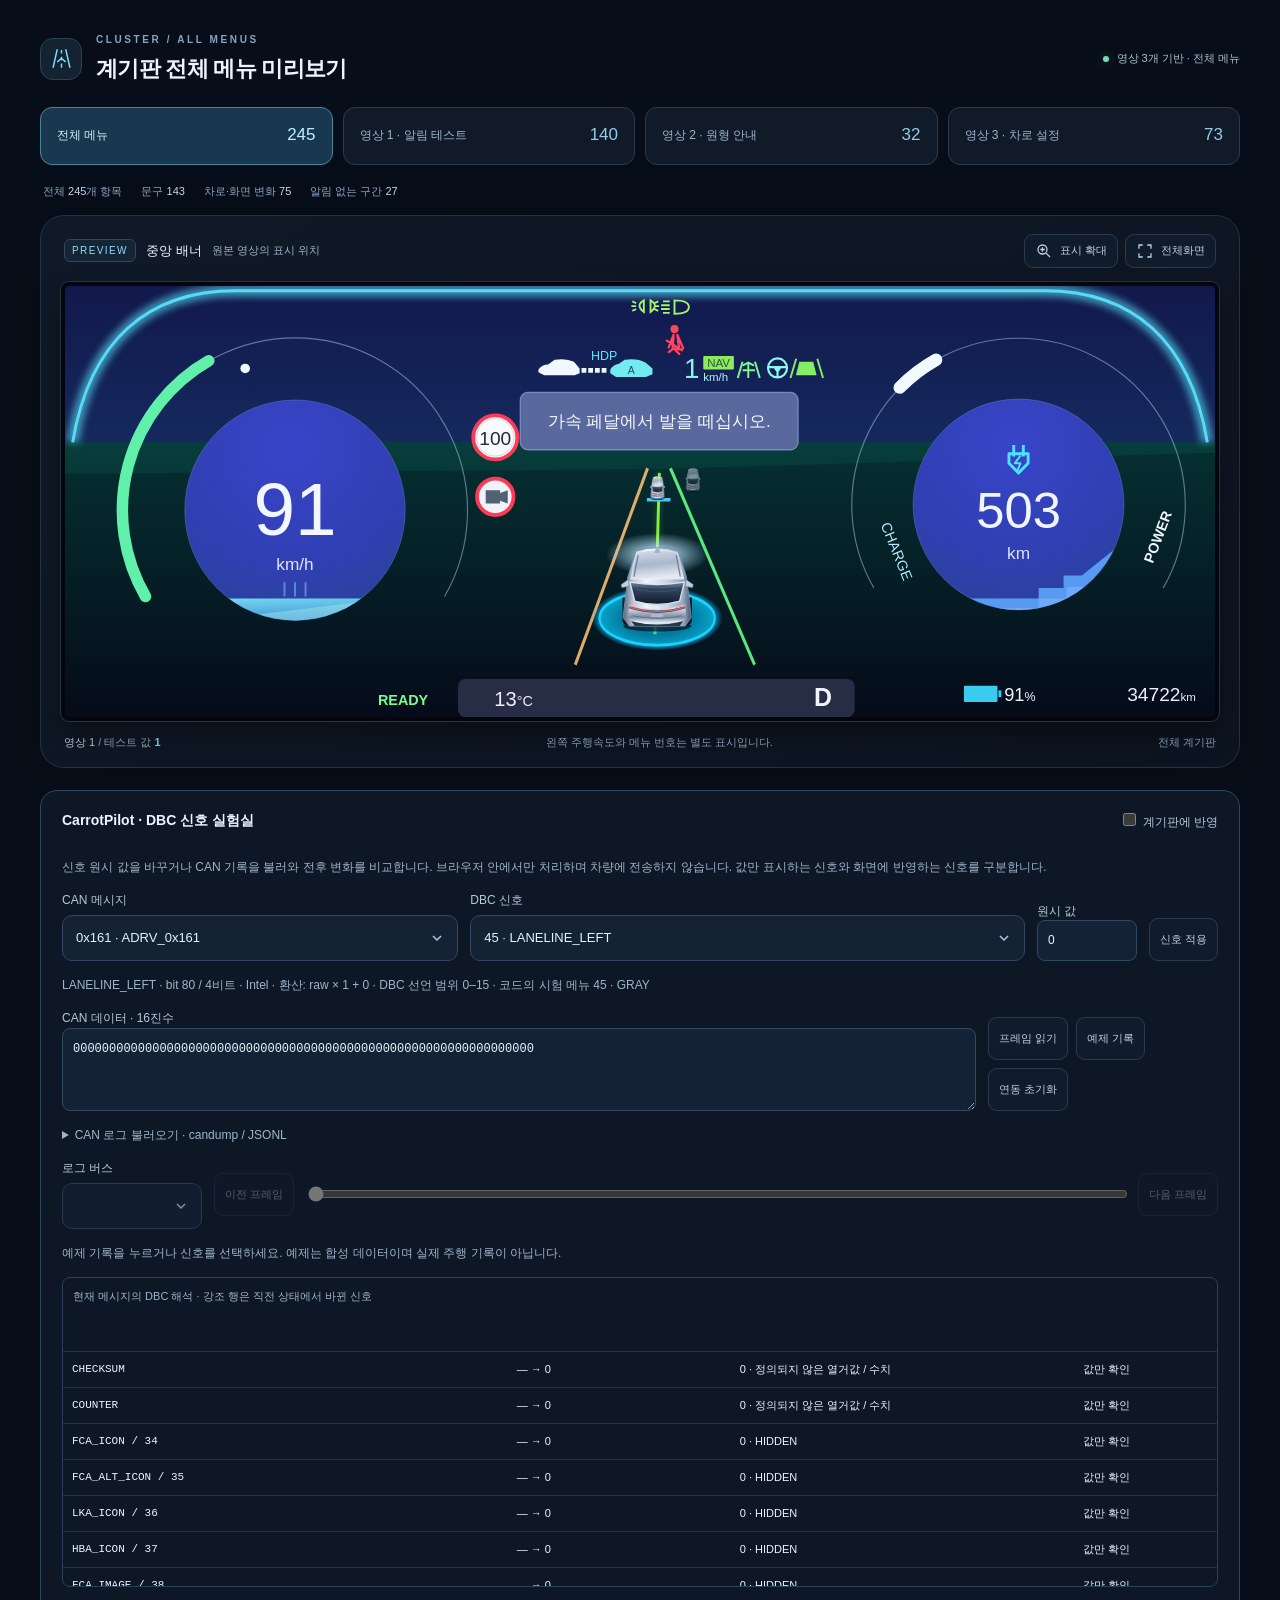
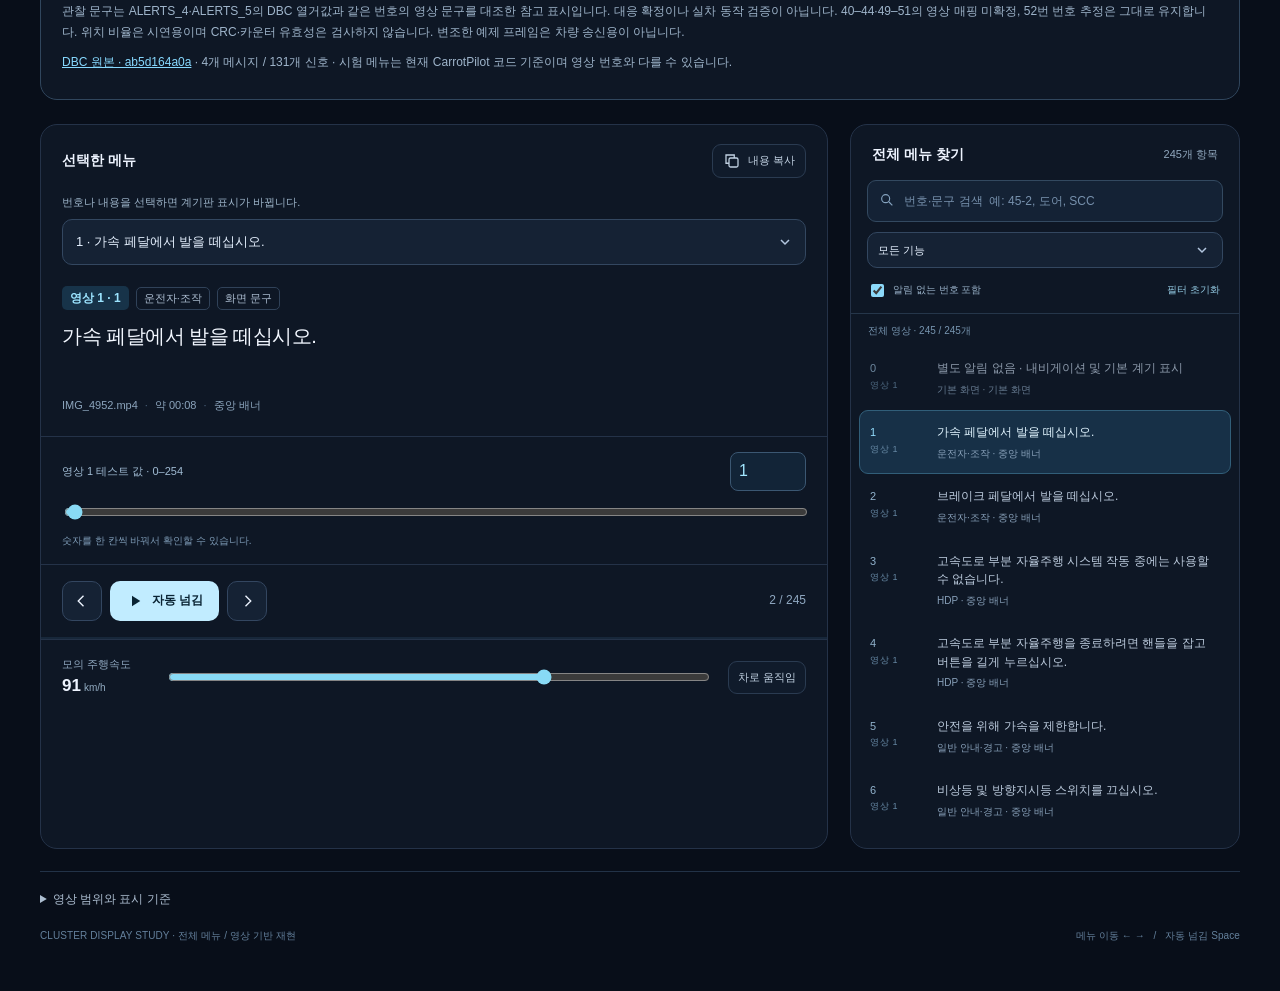
==== commit b8fe9d68: "Add read-only CarrotPilot DBC controls and CAN log inspection" ====
--- a/index.html
+++ b/index.html
@@ -25,6 +25,17 @@
 .cluster-svg{font-family:"Malgun Gothic","Apple SD Gothic Neo",sans-serif;font-weight:400}
 .cluster-svg #speed-text,.cluster-svg #range-dial text,.cluster-svg #test-value{font-family:"Segoe UI","Arial",sans-serif;font-variant-numeric:tabular-nums}
 .cluster-wrap{border-radius:8px;border-width:4px;background:#050715}
+
+.can-panel{margin-top:22px;border:1px solid #30465d;background:#0e1725;border-radius:17px;padding-bottom:16px}
+.can-panel .panel-top{flex-wrap:wrap}.can-panel label,.can-log{font-size:12px;color:#b6c9dc}
+.can-description,.can-log{margin:10px 21px;line-height:1.7;font-size:12px;color:#9fb5cb;overflow-wrap:anywhere}
+.can-grid{display:grid;grid-template-columns:1fr 1.4fr 100px auto;gap:12px;align-items:end;margin:14px 21px}
+.can-grid label{min-width:0}.can-grid input[type=number],.can-grid textarea{display:block;width:100%;background:#132235;color:#eef5ff;border:1px solid #334960;border-radius:8px;padding:10px;font:inherit}
+.can-grid select{margin-top:5px}.can-grid button{min-height:43px}.can-raw{grid-template-columns:1fr auto}.can-raw textarea{font:12px/1.7 monospace;resize:vertical;overflow-wrap:anywhere}
+.can-buttons{display:flex;flex-wrap:wrap;gap:8px;max-width:230px}.can-log pre{white-space:pre-wrap;overflow-wrap:anywhere;font-size:11px}.can-log input{display:block;max-width:100%;margin-top:8px}
+.can-playback{grid-template-columns:140px auto 1fr auto;align-items:center}.can-table-wrap{max-height:310px;overflow:auto;margin:14px 21px;border:1px solid #2b4058;border-radius:8px}
+.can-table{width:100%;border-collapse:collapse;font-size:11px;text-align:left}.can-table caption{text-align:left;padding:10px;color:#9fb5cb}.can-table th,.can-table td{padding:9px;border-bottom:1px solid #243248;overflow-wrap:anywhere}.can-table th{background:#17283b;position:sticky;top:0}.can-table tr.changed{background:#173b4b;color:#c6f2ff}.can-table td:first-child{font-family:monospace}.can-table small{display:block;color:#8ca5bd}
+@media(max-width:780px){.can-grid{grid-template-columns:1fr 1fr;margin:12px 16px}.can-raw{grid-template-columns:1fr}.can-buttons{max-width:none}.can-description,.can-log{margin-inline:16px}.can-table-wrap{margin-inline:16px}.can-playback input[type=range]{grid-column:1/-1}.can-table{min-width:540px}}
 </style></head>
 <body><div class="app" id="cluster-app">
 <header class="masthead"><div class="brand"><div class="brand-symbol" aria-hidden="true"><svg viewBox="0 0 32 32" fill="none" stroke="currentColor" stroke-width="1.7"><path d="M6 27 11 5m10 0 5 22M16 6v4m0 4v4m0 4v5"/><path d="m11 20 5-4 5 4"/></svg></div><div><p class="eyebrow">CLUSTER / ALL MENUS</p><h1>계기판 전체 메뉴 미리보기</h1></div></div><span class="source-tag"><span class="source-dot"></span>영상 3개 기반 · 전체 메뉴</span></header>
@@ -128,7 +139,7 @@
             <rect x="172" y="1" width="32" height="14" rx="1" fill="#8ee95d"/><text x="188" y="12" text-anchor="middle" font-size="12" fill="#265b37">NAV</text>
             <text x="172" y="27" font-size="12" fill="#adf7f5">km/h</text>
             <g transform="translate(213 7)" stroke="#7dfb91" fill="none" stroke-width="2"><path d="m0 0-5 17m18-17 5 17M0 9h13m-7-8v16"/><path d="m0 4 6-3 6 3"/></g>
-            <use href="#steering" x="236" y="0" width="27" height="27" style="color:#91f6f0"/>
+            <use id="top-steering" href="#steering" x="236" y="0" width="27" height="27" style="color:#91f6f0"/>
             <path d="m269 4-6 20m28-20 6 20M273 8h13l3 12h-19Z" fill="#82ef64" stroke="#82ef64" stroke-width="2"/>
           </g>
           <g transform="translate(449 158)"><circle r="23" fill="#f8faff" stroke="#ff3a56" stroke-width="4"/><circle r="19.5" fill="none" stroke="#b8c5d2" stroke-width=".7"/><text id="speed-sign-text" y="8" text-anchor="middle" font-size="20" font-weight="400" fill="#222b3a">100</text></g>
@@ -149,13 +160,2569 @@
 <g id="ipedal-mark" fill="#a1e84b" font-size="10" font-weight="650" text-anchor="middle" style="display:none"><text x="1080" y="409">i-PEDAL</text><text x="1080" y="421" fill="#c4ebff">MAX</text></g><g id="status-footer"><rect x="410" y="410" width="414" height="40" rx="8" fill="#262d45"/><text x="448" y="438" font-size="21" fill="#edf0ff">13<tspan font-size="15">°C</tspan></text><text x="791" y="438" text-anchor="middle" font-size="26" fill="#eef5ff" font-weight="600">D</text><text x="379" y="437" text-anchor="end" font-size="15" font-weight="600" fill="#73ff90">READY</text><rect x="938" y="417" width="35" height="17" rx="1" fill="#39ccef"/><rect x="974" y="422" width="3" height="7" fill="#39ccef"/><text x="980" y="433" font-size="19" fill="#eff1ff">91<tspan font-size="13">%</tspan></text><text x="1180" y="433" text-anchor="end" font-size="20" fill="#eef0ff">34722<tspan font-size="12">km</tspan></text></g>
         </g>
       </svg></div><div class="stage-caption"><span><span class="caption-key" id="stage-source">영상 1</span> / <span id="value-label">테스트 값</span> <strong class="caption-code" id="stage-code">—</strong></span><span class="secondary-caption">왼쪽 주행속도와 메뉴 번호는 별도 표시입니다.</span><span id="zoom-caption">전체 계기판</span></div></section>
+<section class="can-panel" aria-labelledby="can-heading">
+<div class="panel-top"><h2 id="can-heading">CarrotPilot · DBC 신호 실험실</h2><label><input type="checkbox" id="can-enabled"> 계기판에 반영</label></div>
+<p class="can-description">신호 원시 값을 바꾸거나 CAN 기록을 불러와 전후 변화를 비교합니다. 브라우저 안에서만 처리하며 차량에 전송하지 않습니다. 값만 표시하는 신호와 화면에 반영하는 신호를 구분합니다.</p>
+<div class="can-grid">
+<label>CAN 메시지<select id="can-message"></select></label>
+<label>DBC 신호<select id="can-signal"></select></label>
+<label>원시 값<input type="number" id="can-value" step="1"></label>
+<button type="button" class="ghost-btn" id="can-apply">신호 적용</button>
+</div>
+<p class="can-description" id="can-definition"></p>
+<div class="can-grid can-raw"><label>CAN 데이터 · 16진수<textarea id="can-hex" rows="3" spellcheck="false"></textarea></label><div class="can-buttons"><button type="button" class="ghost-btn" id="can-decode">프레임 읽기</button><button type="button" class="ghost-btn" id="can-demo">예제 기록</button><button type="button" class="ghost-btn" id="can-clear">연동 초기화</button></div></div>
+<details class="can-log"><summary>CAN 로그 불러오기 · candump / JSONL</summary>
+<p>최대 4 MB / 지원 프레임 20,000개. 파일은 업로드되지 않습니다. rlog.zst는 직접 읽지 않습니다. 버스별로 분리해서 비교하며, 수신되지 않은 항목은 대표 배경으로 남습니다.</p>
+<label>로그 파일<input type="file" id="can-file" accept=".log,.txt,.jsonl"></label>
+<pre>(123.45) can0 161##1…64자리 HEX…
+{"time":123.45,"bus":0,"address":353,"data":"…64자리 HEX…"}</pre>
+</details>
+<div class="can-grid can-playback"><label>로그 버스<select id="can-bus" disabled></select></label><button class="ghost-btn" type="button" id="can-prev" disabled>이전 프레임</button><input type="range" id="can-frame" min="0" max="0" value="0" disabled aria-label="CAN 로그 프레임"><button class="ghost-btn" type="button" id="can-next" disabled>다음 프레임</button></div>
+<p id="can-status" class="can-description" role="status">예제 기록을 누르거나 신호를 선택하세요. 예제는 합성 데이터이며 실제 주행 기록이 아닙니다.</p>
+<div class="can-table-wrap"><table class="can-table"><caption>현재 메시지의 DBC 해석 · 강조 행은 직전 상태에서 바뀐 신호</caption><thead><tr><th>신호 / 시험 메뉴</th><th>이전 → 현재 원시 값</th><th>환산 값 / DBC 설명</th><th>화면 반영</th></tr></thead><tbody id="can-values"></tbody></table></div>
+<p class="can-description">관찰 문구는 ALERTS_4·ALERTS_5의 DBC 열거값과 같은 번호의 영상 문구를 대조한 참고 표시입니다. 대응 확정이나 실차 동작 검증이 아닙니다. 40–44·49–51의 영상 매핑 미확정, 52번 번호 추정은 그대로 유지합니다. 위치 비율은 시연용이며 CRC·카운터 유효성은 검사하지 않습니다. 변조한 예제 프레임은 차량 송신용이 아닙니다.</p>
+<p class="can-description" id="can-source"></p>
+</section>
 <div class="workbench"><section class="message-panel" aria-labelledby="selected-heading"><div class="panel-top"><h2 id="selected-heading">선택한 메뉴</h2><button class="ghost-btn" id="copy-btn" type="button"><svg viewBox="0 0 24 24" fill="none" stroke="currentColor" stroke-width="1.7" aria-hidden="true"><rect x="8" y="8" width="12" height="12" rx="2"/><path d="M15 8V4H4v11h4"/></svg>내용 복사</button></div><div class="selection"><label class="select-label" for="message-select">번호나 내용을 선택하면 계기판 표시가 바뀝니다.</label><select id="message-select" aria-label="계기판 메뉴 선택"></select><div class="current-meta"><span class="code-badge" id="selected-code">—</span><span class="type-badge" id="selected-group"></span><span class="type-badge" id="selected-kind"></span></div><p class="current-text" id="current-text" aria-live="polite"></p><p class="selected-note" id="selected-note"></p><div class="source-line"><span id="source-file"></span><span class="dot">·</span><span id="source-time"></span><span class="dot">·</span><span id="source-surface"></span></div></div>
 <div class="code-controls" id="code-controls"><label for="code-input" id="code-range-label">영상 테스트 값</label><input type="number" id="code-input" min="0" max="254" value="1" aria-label="테스트 번호 직접 입력"><input type="range" id="code-range" min="0" max="254" value="1" step="1" aria-label="테스트 번호 조절"><small>숫자를 한 칸씩 바꿔서 확인할 수 있습니다.</small></div>
 <div class="playback"><button type="button" class="nav-btn" id="prev-btn" aria-label="이전 메뉴"><svg viewBox="0 0 24 24" fill="none" stroke="currentColor" stroke-width="1.8" aria-hidden="true"><path d="m14 5-7 7 7 7"/></svg></button><button type="button" class="play-btn" id="play-btn" aria-pressed="false"><svg id="play-svg" viewBox="0 0 24 24" fill="currentColor" aria-hidden="true"><path d="m8 5 11 7-11 7Z"/></svg><span id="play-label">자동 넘김</span></button><button type="button" class="nav-btn" id="next-btn" aria-label="다음 메뉴"><svg viewBox="0 0 24 24" fill="none" stroke="currentColor" stroke-width="1.8" aria-hidden="true"><path d="m10 5 7 7-7 7"/></svg></button><span class="position" id="position">—</span></div><div class="play-progress" aria-hidden="true"><span id="play-progress"></span></div>
 <div class="drive-controls"><label class="speed-label" for="speed-range"><span>모의 주행속도</span><strong id="speed-control-value">91</strong><small>km/h</small></label><input type="range" min="0" max="130" value="91" step="1" id="speed-range" aria-label="모의 주행속도"><button type="button" class="ghost-btn" id="motion-btn" aria-pressed="false">차로 움직임</button></div></section>
 <section class="browse-panel" aria-labelledby="list-heading"><div class="panel-top"><h2 id="list-heading">전체 메뉴 찾기</h2><span class="count" id="list-count"></span></div><div class="browse-search"><div class="search-field"><svg viewBox="0 0 24 24" fill="none" stroke-width="1.7" aria-hidden="true"><circle cx="10" cy="10" r="6"/><path d="m15 15 5 5"/></svg><input class="search-input" id="search-input" type="search" placeholder="번호·문구 검색  예: 45-2, 도어, SCC" aria-label="번호 또는 문구 검색"></div><div class="filter-row"><select id="category-select" aria-label="기능별 분류"><option value="all">모든 기능</option></select></div><div class="filter-options"><label><input type="checkbox" id="include-empty" checked>알림 없는 번호 포함</label><button type="button" id="reset-filters" class="text-btn">필터 초기화</button></div></div><p class="filter-summary" id="filter-summary"></p><div class="message-list" id="message-list" role="tabpanel" aria-label="선택 가능한 전체 메뉴"></div></section></div>
 <details class="source-details"><summary>영상 범위와 표시 기준</summary><p><strong>포함한 범위</strong> — IMG_4952.mp4의 시험 값 0–254, IMG_4953.mp4의 시험 값 0–31, IMG_4955.mp4에서 확인한 차로 설정과 화면 변화를 담았습니다. 같은 기본 화면이 이어지는 구간은 목록에서 묶었으며, 숫자 입력으로 각 값을 선택할 수 있습니다.</p><p><strong>번호의 의미</strong> — 영상 1·2는 계기판 중앙의 작은 시험 숫자, 영상 3은 판독 가능한 휴대폰 메뉴·설정 값입니다. 서로 다른 번호 체계입니다. 확인되지 않은 휴대폰 메뉴에 40번 등을 임의로 붙이지 않았습니다. 번호가 읽히지 않는 변화는 ‘미확인’ 항목으로 남겼습니다.</p><p><strong>문구와 그래픽</strong> — 실제로 읽힌 문구는 원문을 유지했습니다. 차로 설정 설명은 화면 변화에 대한 해석이며 계기판 경고 문구가 아닙니다. 차선 위치·이동량과 카메라 화면은 변화를 보기 위한 도식입니다. 일부 경고·카메라는 해당 값과 같은 순간에 관찰되었으며, 번호와의 직접 연동까지 확인된 것은 아닙니다.</p><p>영상에 별도 알림이 없는 번호도 포함했습니다. 이는 해당 기능이 없다는 뜻이 아닙니다. 내비게이션 거리·목적지와 주변 차량은 주행에 따라 달라지므로 미리보기에서는 대표 그래픽을 사용합니다. 실제 차량의 작동 속도 기준을 나타내는 화면이 아닙니다. 기본 배경·차선 색·등화·안전벨트 아이콘은 추가로 제공된 계기판 사진의 대표 상태입니다. 1번 장면의 카메라 표지도 사진에서 함께 관찰된 표시이며, 번호가 해당 표시를 발생시켰다는 뜻이 아닙니다. 차량 도형은 직접 그린 SVG로 제조사 원본 3D 자산이 아닙니다.</p></details>
-<footer class="footer"><span>CLUSTER DISPLAY STUDY · 전체 메뉴 / 영상 기반 재현</span><span class="keyboard-hint">메뉴 이동 ← → &nbsp; / &nbsp; 자동 넘김 Space</span></footer></div><div class="toast" id="toast" role="status"></div><script id="message-data" type="application/json">[{"id":"v1-navigation-0","bank":"v1","source":"IMG_4952.mp4","code":"0","codes":[0],"kind":"navigation","surface":"center","text":"별도 알림 없음 · 내비게이션 및 기본 계기 표시","category":"기본 화면","timeSeconds":7,"icon":"navigation-route","confidence":"confirmed","notes":"해당 프레임에서 별도 텍스트 알림이 보이지 않습니다. 내비게이션 거리·목적지는 주행에 따라 바뀝니다.","tags":["내비게이션 기본 표시",""]},{"id":"v1-message-1","bank":"v1","source":"IMG_4952.mp4","code":"1","codes":[1],"kind":"message","surface":"center","text":"가속 페달에서 발을 떼십시오.","category":"운전자·조작","timeSeconds":8,"icon":"none","confidence":"confirmed","notes":"","tags":["페달 조작",""]},{"id":"v1-message-2","bank":"v1","source":"IMG_4952.mp4","code":"2","codes":[2],"kind":"message","surface":"center","text":"브레이크 페달에서 발을 떼십시오.","category":"운전자·조작","timeSeconds":9,"icon":"none","confidence":"confirmed","notes":"","tags":["페달 조작",""]},{"id":"v1-message-3","bank":"v1","source":"IMG_4952.mp4","code":"3","codes":[3],"kind":"message","surface":"center","text":"고속도로 부분 자율주행 시스템 작동 중에는 사용할 수 없습니다.","category":"HDP","timeSeconds":10,"icon":"none","confidence":"confirmed","notes":"","tags":["HDP 사용 조건",""]},{"id":"v1-message-4","bank":"v1","source":"IMG_4952.mp4","code":"4","codes":[4],"kind":"message","surface":"center","text":"고속도로 부분 자율주행을 종료하려면 핸들을 잡고 버튼을 길게 누르십시오.","category":"HDP","timeSeconds":11,"icon":"none","confidence":"confirmed","notes":"","tags":["HDP 종료",""]},{"id":"v1-message-5","bank":"v1","source":"IMG_4952.mp4","code":"5","codes":[5],"kind":"message","surface":"center","text":"안전을 위해 가속을 제한합니다.","category":"일반 안내·경고","timeSeconds":12,"icon":"none","confidence":"confirmed","notes":"","tags":["가속 제한",""]},{"id":"v1-message-6","bank":"v1","source":"IMG_4952.mp4","code":"6","codes":[6],"kind":"message","surface":"center","text":"비상등 및 방향지시등 스위치를 끄십시오.","category":"일반 안내·경고","timeSeconds":13,"icon":"none","confidence":"confirmed","notes":"","tags":["등화 조작",""]},{"id":"v1-message-7","bank":"v1","source":"IMG_4952.mp4","code":"7","codes":[7],"kind":"message","surface":"center","text":"운전석 자세를 주행에 안전하게 유지하십시오.","category":"운전자·조작","timeSeconds":14,"icon":"none","confidence":"confirmed","notes":"","tags":["운전 자세",""]},{"id":"v1-navigation-8–15","bank":"v1","source":"IMG_4952.mp4","code":"8–15","codes":[8,9,10,11,12,13,14,15],"kind":"navigation","surface":"center","text":"별도 알림 없음 · 내비게이션 및 기본 계기 표시","category":"기본 화면","timeSeconds":15,"icon":"navigation-route","confidence":"confirmed","notes":"해당 프레임에서 별도 텍스트 알림이 보이지 않습니다. 내비게이션 거리·목적지는 주행에 따라 바뀝니다.","tags":["내비게이션 기본 표시",""]},{"id":"v1-message-16","bank":"v1","source":"IMG_4952.mp4","code":"16","codes":[16],"kind":"message","surface":"center","text":"설정속도가 변경되었습니다.","category":"일반 안내·경고","timeSeconds":23,"icon":"none","confidence":"confirmed","notes":"","tags":["설정속도",""]},{"id":"v1-message-17","bank":"v1","source":"IMG_4952.mp4","code":"17","codes":[17],"kind":"message","surface":"center","text":"운전자의 시야 확보를 위해 앞유리 습기 제거 기능을 작동합니다.","category":"운전자·조작","timeSeconds":24,"icon":"none","confidence":"confirmed","notes":"","tags":["시야 확보",""]},{"id":"v1-message-18","bank":"v1","source":"IMG_4952.mp4","code":"18","codes":[18],"kind":"message","surface":"center","text":"와이퍼 및 라이트 스위치를 AUTO로 변경하십시오.","category":"일반 안내·경고","timeSeconds":25,"icon":"none","confidence":"confirmed","notes":"","tags":["등화·와이퍼",""]},{"id":"v1-message-19","bank":"v1","source":"IMG_4952.mp4","code":"19","codes":[19],"kind":"message","surface":"center","text":"안전을 위해 합류 구간에서 감속합니다.","category":"도로·주행 조건","timeSeconds":26,"icon":"none","confidence":"confirmed","notes":"","tags":["감속 안내",""]},{"id":"v1-message-20","bank":"v1","source":"IMG_4952.mp4","code":"20","codes":[20],"kind":"message","surface":"center","text":"안전을 위해 공사 구간에서 감속합니다.","category":"도로·주행 조건","timeSeconds":27,"icon":"none","confidence":"confirmed","notes":"","tags":["감속 안내",""]},{"id":"v1-message-21","bank":"v1","source":"IMG_4952.mp4","code":"21","codes":[21],"kind":"message","surface":"center","text":"센서 감지 범위에 맞춰 속도를 제한합니다.","category":"센서·인식","timeSeconds":28,"icon":"none","confidence":"confirmed","notes":"","tags":["속도 제한",""]},{"id":"v1-message-22","bank":"v1","source":"IMG_4952.mp4","code":"22","codes":[22],"kind":"message","surface":"center","text":"잠시 후부터 직접 운전하십시오. 고속도로 부분 자율주행 작동 구간이 종료됩니다.","category":"HDP","timeSeconds":29,"icon":"none","confidence":"confirmed","notes":"","tags":["직접 운전 전환",""]},{"id":"v1-message-23","bank":"v1","source":"IMG_4952.mp4","code":"23","codes":[23],"kind":"message","surface":"center","text":"잠시 후부터 직접 운전하십시오. 전방에 진출입 구간이 있습니다.","category":"HDP","timeSeconds":30,"icon":"none","confidence":"confirmed","notes":"","tags":["직접 운전 전환",""]},{"id":"v1-message-24","bank":"v1","source":"IMG_4952.mp4","code":"24","codes":[24],"kind":"message","surface":"center","text":"잠시 후부터 직접 운전하십시오. 전방에 톨게이트가 있습니다.","category":"HDP","timeSeconds":31,"icon":"none","confidence":"confirmed","notes":"","tags":["직접 운전 전환",""]},{"id":"v1-message-25","bank":"v1","source":"IMG_4952.mp4","code":"25","codes":[25],"kind":"message","surface":"center","text":"잠시 후부터 직접 운전하십시오. 전방에 공사 및 사고 발생 구간이 있습니다.","category":"HDP","timeSeconds":32,"icon":"none","confidence":"confirmed","notes":"","tags":["직접 운전 전환",""]},{"id":"v1-message-26","bank":"v1","source":"IMG_4952.mp4","code":"26","codes":[26],"kind":"message","surface":"center","text":"긴급 차량을 위해 주행 공간을 확보합니다.","category":"일반 안내·경고","timeSeconds":33,"icon":"none","confidence":"confirmed","notes":"","tags":["긴급 차량",""]},{"id":"v1-message-27","bank":"v1","source":"IMG_4952.mp4","code":"27","codes":[27],"kind":"message","surface":"center","text":"교통 흐름에 비해 주행속도가 낮습니다.","category":"도로·주행 조건","timeSeconds":34,"icon":"none","confidence":"confirmed","notes":"","tags":["주행속도",""]},{"id":"v1-message-28","bank":"v1","source":"IMG_4952.mp4","code":"28","codes":[28],"kind":"message","surface":"center","text":"일몰 후에는 전방에 차가 있는 안쪽 차로에서만 고속도로 부분 자율주행을 사용할 수 있습니다.","category":"HDP","timeSeconds":35,"icon":"none","confidence":"confirmed","notes":"","tags":["HDP 야간 조건",""]},{"id":"v1-message-29","bank":"v1","source":"IMG_4952.mp4","code":"29","codes":[29],"kind":"message","surface":"center","text":"전방에 합류 구간이 감지되어 속도를 제한합니다.","category":"도로·주행 조건","timeSeconds":36,"icon":"none","confidence":"confirmed","notes":"","tags":["속도 제한",""]},{"id":"v1-message-30","bank":"v1","source":"IMG_4952.mp4","code":"30","codes":[30],"kind":"message","surface":"center","text":"주변에 공사 구간이 감지되어 속도를 제한합니다.","category":"도로·주행 조건","timeSeconds":37,"icon":"none","confidence":"confirmed","notes":"","tags":["속도 제한",""]},{"id":"v1-message-31","bank":"v1","source":"IMG_4952.mp4","code":"31","codes":[31],"kind":"message","surface":"center","text":"안전을 위해 잠시 속도를 제한합니다.","category":"일반 안내·경고","timeSeconds":38,"icon":"none","confidence":"confirmed","notes":"","tags":["속도 제한",""]},{"id":"v1-message-32","bank":"v1","source":"IMG_4952.mp4","code":"32","codes":[32],"kind":"message","surface":"center","text":"고속도로 부분 자율주행 시스템을 시작하려면 버튼을 길게 누르십시오.","category":"HDP","timeSeconds":38.7,"icon":"none","confidence":"confirmed","notes":"","tags":["HDP 시작",""]},{"id":"v1-navigation-33–34","bank":"v1","source":"IMG_4952.mp4","code":"33–34","codes":[33,34],"kind":"navigation","surface":"center","text":"별도 알림 없음 · 내비게이션 및 기본 계기 표시","category":"기본 화면","timeSeconds":40,"icon":"navigation-route","confidence":"confirmed","notes":"해당 프레임에서 별도 텍스트 알림이 보이지 않습니다. 내비게이션 거리·목적지는 주행에 따라 바뀝니다.","tags":["내비게이션 기본 표시",""]},{"id":"v1-message-35","bank":"v1","source":"IMG_4952.mp4","code":"35","codes":[35],"kind":"message","surface":"center","text":"잠시 후부터 직접 운전하십시오. 전방에 작동할 수 없는 터널이 있습니다.","category":"HDP","timeSeconds":42.1,"icon":"none","confidence":"confirmed","notes":"","tags":["직접 운전 전환",""]},{"id":"v1-message-36","bank":"v1","source":"IMG_4952.mp4","code":"36","codes":[36],"kind":"message","surface":"center","text":"잠시 후부터 직접 운전하십시오. 전방에 검문소가 있습니다.","category":"HDP","timeSeconds":43.1,"icon":"none","confidence":"confirmed","notes":"","tags":["직접 운전 전환",""]},{"id":"v1-message-37","bank":"v1","source":"IMG_4952.mp4","code":"37","codes":[37],"kind":"message","surface":"center","text":"시스템 점검 중입니다. 홈페이지 (kia.com)를 참고하십시오.","category":"일반 안내·경고","timeSeconds":44.5,"icon":"none","confidence":"confirmed","notes":"","tags":["시스템 점검",""]},{"id":"v1-message-38","bank":"v1","source":"IMG_4952.mp4","code":"38","codes":[38],"kind":"message","surface":"center","text":"내비게이션 업데이트 후 사용할 수 있습니다.","category":"일반 안내·경고","timeSeconds":45.5,"icon":"none","confidence":"confirmed","notes":"","tags":["내비게이션 업데이트",""]},{"id":"v1-message-39","bank":"v1","source":"IMG_4952.mp4","code":"39","codes":[39],"kind":"message","surface":"center","text":"잠시 후부터 직접 운전하십시오. 전방에 작동할 수 없는 차로가 있습니다.","category":"HDP","timeSeconds":46.5,"icon":"none","confidence":"confirmed","notes":"","tags":["직접 운전 전환",""]},{"id":"v1-message-40","bank":"v1","source":"IMG_4952.mp4","code":"40","codes":[40],"kind":"message","surface":"center","text":"고속도로 부분 자율주행 시스템을 시작할 수 있습니다.","category":"HDP","timeSeconds":47.1,"icon":"none","confidence":"confirmed","notes":"","tags":["HDP 시작",""]},{"id":"v1-navigation-41–63","bank":"v1","source":"IMG_4952.mp4","code":"41–63","codes":[41,42,43,44,45,46,47,48,49,50,51,52,53,54,55,56,57,58,59,60,61,62,63],"kind":"navigation","surface":"center","text":"별도 알림 없음 · 내비게이션 및 기본 계기 표시","category":"기본 화면","timeSeconds":48,"icon":"navigation-route","confidence":"confirmed","notes":"해당 프레임에서 별도 텍스트 알림이 보이지 않습니다. 내비게이션 거리·목적지는 주행에 따라 바뀝니다.","tags":["내비게이션 기본 표시",""]},{"id":"v1-message-64","bank":"v1","source":"IMG_4952.mp4","code":"64","codes":[64],"kind":"message","surface":"center","text":"비상 정차 작동 후에는 시동을 다시 거십시오.","category":"운전자·조작","timeSeconds":71.5,"icon":"none","confidence":"confirmed","notes":"","tags":["비상 정차",""]},{"id":"v1-message-65","bank":"v1","source":"IMG_4952.mp4","code":"65","codes":[65],"kind":"message","surface":"center","text":"커넥티드 서비스를 사용할 수 없습니다.","category":"일반 안내·경고","timeSeconds":72.5,"icon":"none","confidence":"confirmed","notes":"","tags":["커넥티드 서비스",""]},{"id":"v1-message-66","bank":"v1","source":"IMG_4952.mp4","code":"66","codes":[66],"kind":"message","surface":"center","text":"차량 업데이트 후 사용할 수 있습니다.","category":"일반 안내·경고","timeSeconds":73.5,"icon":"none","confidence":"confirmed","notes":"","tags":["차량 업데이트",""]},{"id":"v1-message-67","bank":"v1","source":"IMG_4952.mp4","code":"67","codes":[67],"kind":"message","surface":"center","text":"작동 구간이 아닙니다.","category":"도로·주행 조건","timeSeconds":74.5,"icon":"none","confidence":"confirmed","notes":"","tags":["작동 구간",""]},{"id":"v1-message-68","bank":"v1","source":"IMG_4952.mp4","code":"68","codes":[68],"kind":"message","surface":"center","text":"차량을 고속도로 본선으로 이동하십시오.","category":"도로·주행 조건","timeSeconds":75.5,"icon":"none","confidence":"confirmed","notes":"","tags":["작동 구간",""]},{"id":"v1-message-69","bank":"v1","source":"IMG_4952.mp4","code":"69","codes":[69],"kind":"message","surface":"center","text":"경고 중에는 시작할 수 없습니다.","category":"일반 안내·경고","timeSeconds":76.5,"icon":"none","confidence":"confirmed","notes":"","tags":["작동 조건",""]},{"id":"v1-message-70","bank":"v1","source":"IMG_4952.mp4","code":"70","codes":[70],"kind":"message","surface":"center","text":"진출입 구간에서는 작동하지 않습니다.","category":"도로·주행 조건","timeSeconds":77.5,"icon":"none","confidence":"confirmed","notes":"","tags":["작동 구간",""]},{"id":"v1-message-71","bank":"v1","source":"IMG_4952.mp4","code":"71","codes":[71],"kind":"message","surface":"center","text":"작동 가능 차로가 아닙니다.","category":"도로·주행 조건","timeSeconds":78.1,"icon":"none","confidence":"confirmed","notes":"","tags":["작동 차로",""]},{"id":"v1-message-72","bank":"v1","source":"IMG_4952.mp4","code":"72","codes":[72],"kind":"message","surface":"center","text":"작동 가능한 국가가 아닙니다.","category":"도로·주행 조건","timeSeconds":79.5,"icon":"none","confidence":"confirmed","notes":"","tags":["작동 국가",""]},{"id":"v1-navigation-73","bank":"v1","source":"IMG_4952.mp4","code":"73","codes":[73],"kind":"navigation","surface":"center","text":"별도 알림 없음 · 내비게이션 및 기본 계기 표시","category":"기본 화면","timeSeconds":80,"icon":"navigation-route","confidence":"confirmed","notes":"해당 프레임에서 별도 텍스트 알림이 보이지 않습니다. 내비게이션 거리·목적지는 주행에 따라 바뀝니다.","tags":["내비게이션 기본 표시",""]},{"id":"v1-camera-74–75","bank":"v1","source":"IMG_4952.mp4","code":"74–75","codes":[74,75],"kind":"camera","surface":"right","text":"오른쪽 원형 영역에 측방 카메라 화면 표시","category":"측방 카메라","timeSeconds":81.5,"icon":"none","confidence":"confirmed","notes":"이 번호가 보인 순간에 함께 관찰된 화면입니다. 번호가 이 표시를 발생시키는지는 확인되지 않았습니다. 카메라 영상은 도식으로 재현합니다.","tags":["측방 카메라 관찰 상태",""]},{"id":"v1-navigation-76–78","bank":"v1","source":"IMG_4952.mp4","code":"76–78","codes":[76,77,78],"kind":"navigation","surface":"center","text":"별도 알림 없음 · 내비게이션 및 기본 계기 표시","category":"기본 화면","timeSeconds":83,"icon":"navigation-route","confidence":"confirmed","notes":"해당 프레임에서 별도 텍스트 알림이 보이지 않습니다. 내비게이션 거리·목적지는 주행에 따라 바뀝니다.","tags":["내비게이션 기본 표시",""]},{"id":"v1-message-79","bank":"v1","source":"IMG_4952.mp4","code":"79","codes":[79],"kind":"message","surface":"center","text":"센서 감지 범위 확인 중입니다.","category":"센서·인식","timeSeconds":86.5,"icon":"none","confidence":"confirmed","notes":"","tags":["센서",""]},{"id":"v1-message-80","bank":"v1","source":"IMG_4952.mp4","code":"80","codes":[80],"kind":"message","surface":"center","text":"D단으로 이동하십시오.","category":"일반 안내·경고","timeSeconds":87.5,"icon":"none","confidence":"confirmed","notes":"","tags":["변속 조작",""]},{"id":"v1-message-81","bank":"v1","source":"IMG_4952.mp4","code":"81","codes":[81],"kind":"message","surface":"center","text":"AUTO STOP 작동 중입니다.","category":"일반 안내·경고","timeSeconds":88.5,"icon":"none","confidence":"confirmed","notes":"","tags":["AUTO STOP",""]},{"id":"v1-message-82","bank":"v1","source":"IMG_4952.mp4","code":"82","codes":[82],"kind":"message","surface":"center","text":"전방 안전 거리를 확보하십시오.","category":"일반 안내·경고","timeSeconds":89.5,"icon":"none","confidence":"confirmed","notes":"","tags":["안전거리",""]},{"id":"v1-message-83","bank":"v1","source":"IMG_4952.mp4","code":"83","codes":[83],"kind":"message","surface":"center","text":"주행속도가 높습니다.","category":"도로·주행 조건","timeSeconds":90.5,"icon":"none","confidence":"confirmed","notes":"","tags":["주행속도",""]},{"id":"v1-message-84","bank":"v1","source":"IMG_4952.mp4","code":"84","codes":[84],"kind":"message","surface":"center","text":"차량을 차로 중앙에 정렬하십시오.","category":"도로·주행 조건","timeSeconds":91.5,"icon":"none","confidence":"confirmed","notes":"","tags":["차로 정렬",""]},{"id":"v1-message-85","bank":"v1","source":"IMG_4952.mp4","code":"85","codes":[85],"kind":"message","surface":"center","text":"원격 스마트 주차 보조 시스템이 작동 중입니다.","category":"일반 안내·경고","timeSeconds":92.5,"icon":"none","confidence":"confirmed","notes":"","tags":["주차 보조",""]},{"id":"v1-message-86","bank":"v1","source":"IMG_4952.mp4","code":"86","codes":[86],"kind":"message","surface":"center","text":"차체 자세 제어를 켜십시오.","category":"일반 안내·경고","timeSeconds":93.5,"icon":"none","confidence":"confirmed","notes":"","tags":["차체 자세 제어",""]},{"id":"v1-message-87","bank":"v1","source":"IMG_4952.mp4","code":"87","codes":[87],"kind":"message","surface":"center","text":"사이드 미러를 펴십시오.","category":"차량 상태","timeSeconds":94.5,"icon":"none","confidence":"confirmed","notes":"","tags":["사이드 미러",""]},{"id":"v1-message-88","bank":"v1","source":"IMG_4952.mp4","code":"88","codes":[88],"kind":"message","surface":"center","text":"일몰 후에는 바깥 차로에서 운행할 수 없습니다.","category":"HDP","timeSeconds":95.5,"icon":"none","confidence":"confirmed","notes":"","tags":["야간 운행",""]},{"id":"v1-message-89","bank":"v1","source":"IMG_4952.mp4","code":"89","codes":[89],"kind":"message","surface":"center","text":"일몰 후에는 안전을 위해 속도를 제한합니다.","category":"HDP","timeSeconds":96.5,"icon":"none","confidence":"confirmed","notes":"","tags":["야간 속도 제한",""]},{"id":"v1-message-90","bank":"v1","source":"IMG_4952.mp4","code":"90","codes":[90],"kind":"message","surface":"center","text":"일몰 후에는 고속도로 부분 자율주행 시스템을 사용할 수 없습니다.","category":"HDP","timeSeconds":97.5,"icon":"none","confidence":"confirmed","notes":"","tags":["HDP 야간 조건",""]},{"id":"v1-camera-91–92","bank":"v1","source":"IMG_4952.mp4","code":"91–92","codes":[91,92],"kind":"camera","surface":"right","text":"오른쪽 원형 영역에 측방 카메라 화면 표시","category":"측방 카메라","timeSeconds":98.5,"icon":"none","confidence":"confirmed","notes":"이 번호가 보인 순간에 함께 관찰된 화면입니다. 번호가 이 표시를 발생시키는지는 확인되지 않았습니다. 카메라 영상은 도식으로 재현합니다.","tags":["측방 카메라 관찰 상태",""]},{"id":"v1-navigation-93–99","bank":"v1","source":"IMG_4952.mp4","code":"93–99","codes":[93,94,95,96,97,98,99],"kind":"navigation","surface":"center","text":"별도 알림 없음 · 내비게이션 및 기본 계기 표시","category":"기본 화면","timeSeconds":100,"icon":"navigation-route","confidence":"confirmed","notes":"해당 프레임에서 별도 텍스트 알림이 보이지 않습니다. 내비게이션 거리·목적지는 주행에 따라 바뀝니다.","tags":["내비게이션 기본 표시",""]},{"id":"v1-navigation-100–103","bank":"v1","source":"IMG_4952.mp4","code":"100–103","codes":[100,101,102,103],"kind":"navigation","surface":"center","text":"별도 알림 없음 · 내비게이션 및 기본 계기 표시","category":"기본 화면","timeSeconds":107,"icon":"navigation-route","confidence":"confirmed","notes":"해당 프레임에서 별도 텍스트 알림이 보이지 않습니다. 내비게이션 거리·목적지는 주행에 따라 바뀝니다.","tags":["내비게이션 기본 표시",""]},{"id":"v1-message-104","bank":"v1","source":"IMG_4952.mp4","code":"104","codes":[104],"kind":"message","surface":"center","text":"급격한 제동 또는 조향이 감지되었습니다.","category":"일반 안내·경고","timeSeconds":111.2,"icon":"none","confidence":"confirmed","notes":"","tags":["급조작 감지",""]},{"id":"v1-navigation-105–109","bank":"v1","source":"IMG_4952.mp4","code":"105–109","codes":[105,106,107,108,109],"kind":"navigation","surface":"center","text":"별도 알림 없음 · 내비게이션 및 기본 계기 표시","category":"기본 화면","timeSeconds":112,"icon":"navigation-route","confidence":"confirmed","notes":"해당 프레임에서 별도 텍스트 알림이 보이지 않습니다. 내비게이션 거리·목적지는 주행에 따라 바뀝니다.","tags":["내비게이션 기본 표시",""]},{"id":"v1-message-110","bank":"v1","source":"IMG_4952.mp4","code":"110","codes":[110],"kind":"message","surface":"center","text":"센서 보정 중입니다. 수 분이 소요될 수 있습니다.","category":"센서·인식","timeSeconds":117.5,"icon":"none","confidence":"confirmed","notes":"","tags":["센서 보정",""]},{"id":"v1-message-111","bank":"v1","source":"IMG_4952.mp4","code":"111","codes":[111],"kind":"message","surface":"center","text":"잠시 후에 고속도로 부분 자율주행 시스템을 사용할 수 있습니다.","category":"HDP","timeSeconds":118.5,"icon":"none","confidence":"confirmed","notes":"","tags":["HDP 시작",""]},{"id":"v1-message-112","bank":"v1","source":"IMG_4952.mp4","code":"112","codes":[112],"kind":"message","surface":"center","text":"핸들을 잡으면 고속도로 부분 자율주행 시스템이 종료됩니다.","category":"HDP","timeSeconds":119.5,"icon":"none","confidence":"confirmed","notes":"","tags":["HDP 종료",""]},{"id":"v1-navigation-113–119","bank":"v1","source":"IMG_4952.mp4","code":"113–119","codes":[113,114,115,116,117,118,119],"kind":"navigation","surface":"center","text":"별도 알림 없음 · 내비게이션 및 기본 계기 표시","category":"기본 화면","timeSeconds":120,"icon":"none","confidence":"confirmed","notes":"해당 프레임에서 별도 텍스트 알림이 보이지 않습니다. 내비게이션 거리·목적지는 주행에 따라 바뀝니다.","tags":["내비게이션",""],"visualByCode":{"113":{"topSystem":"HDP","signValue":"—","topColor":"cyan"},"114":{"signValue":"—"},"115":{"signValue":"—"},"116":{"signValue":"—"},"117":{"signValue":"—"},"118":{"signValue":"—"},"119":{"signValue":"—"}}},{"id":"v1-message-120","bank":"v1","source":"IMG_4952.mp4","code":"120","codes":[120],"kind":"message","surface":"center","text":"외부 충격이 감지되었습니다.","category":"일반 안내·경고","timeSeconds":127,"icon":"none","confidence":"confirmed","notes":"","tags":["충격 감지",""],"visualByCode":{"120":{"topSystem":"HDP","signValue":"—"}}},{"id":"v1-navigation-121–127","bank":"v1","source":"IMG_4952.mp4","code":"121–127","codes":[121,122,123,124,125,126,127],"kind":"navigation","surface":"center","text":"별도 알림 없음 · 내비게이션 및 기본 계기 표시","category":"기본 화면","timeSeconds":128,"icon":"none","confidence":"confirmed","notes":"해당 프레임에서 별도 텍스트 알림이 보이지 않습니다. 내비게이션 거리·목적지는 주행에 따라 바뀝니다.","tags":["내비게이션",""],"visualByCode":{"121":{"signValue":"—"},"122":{"signValue":"—"},"123":{"signValue":"—"},"124":{"signValue":"—"},"125":{"signValue":"—"},"126":{"signValue":"—"},"127":{"signValue":"—"}}},{"id":"v1-message-128","bank":"v1","source":"IMG_4952.mp4","code":"128","codes":[128],"kind":"message","surface":"center","text":"적합하지 않은 가속 페달 조작이 감지되었습니다.","category":"운전자·조작","timeSeconds":135,"icon":"none","confidence":"confirmed","notes":"","tags":["운전자 조작",""],"visualByCode":{"128":{"signValue":"—","speedColor":"white"}}},{"id":"v1-message-129","bank":"v1","source":"IMG_4952.mp4","code":"129","codes":[129],"kind":"message","surface":"center","text":"변속기 조작이 감지되었습니다.","category":"운전자·조작","timeSeconds":136,"icon":"none","confidence":"confirmed","notes":"","tags":["변속기",""],"visualByCode":{"129":{"turnRight":true,"graphic":{"arrow":"right"},"signValue":"—"}}},{"id":"v1-message-130","bank":"v1","source":"IMG_4952.mp4","code":"130","codes":[130],"kind":"message","surface":"center","text":"적합하지 않은 브레이크 페달 조작이 감지되었습니다.","category":"운전자·조작","timeSeconds":137,"icon":"none","confidence":"confirmed","notes":"","tags":["운전자 조작",""],"visualByCode":{"130":{"cameraRight":true,"graphic":{"arrow":"right"},"signValue":"—"}}},{"id":"v1-message-131","bank":"v1","source":"IMG_4952.mp4","code":"131","codes":[131],"kind":"message","surface":"center","text":"시동 버튼 조작이 감지되었습니다.","category":"운전자·조작","timeSeconds":138,"icon":"none","confidence":"confirmed","notes":"","tags":["시동 버튼",""],"visualByCode":{"131":{"cameraRight":true,"graphic":{"arrow":"right"},"signValue":"—"}}},{"id":"v1-message-132","bank":"v1","source":"IMG_4952.mp4","code":"132","codes":[132],"kind":"message","surface":"center","text":"정차 상태가 지속되고 있습니다.","category":"운전자·조작","timeSeconds":139,"icon":"none","confidence":"confirmed","notes":"","tags":["정차 상태",""],"visualByCode":{"132":{"signValue":"—"}}},{"id":"v1-navigation-133","bank":"v1","source":"IMG_4952.mp4","code":"133","codes":[133],"kind":"navigation","surface":"center","text":"별도 알림 없음 · 내비게이션 및 기본 계기 표시","category":"기본 화면","timeSeconds":140,"icon":"none","confidence":"confirmed","notes":"해당 프레임에서 별도 텍스트 알림이 보이지 않습니다. 내비게이션 거리·목적지는 주행에 따라 바뀝니다.","tags":["내비게이션",""],"visualByCode":{"133":{"signValue":"—"}}},{"id":"v1-message-134","bank":"v1","source":"IMG_4952.mp4","code":"134","codes":[134],"kind":"message","surface":"center","text":"전방에 작동할 수 없는 터널이 있습니다.","category":"도로·주행 조건","timeSeconds":141,"icon":"none","confidence":"confirmed","notes":"","tags":["도로·구간",""],"visualByCode":{"134":{"signValue":"—"}}},{"id":"v1-navigation-135–139","bank":"v1","source":"IMG_4952.mp4","code":"135–139","codes":[135,136,137,138,139],"kind":"navigation","surface":"center","text":"별도 알림 없음 · 내비게이션 및 기본 계기 표시","category":"기본 화면","timeSeconds":142,"icon":"none","confidence":"confirmed","notes":"해당 프레임에서 별도 텍스트 알림이 보이지 않습니다. 내비게이션 거리·목적지는 주행에 따라 바뀝니다.","tags":["내비게이션",""],"visualByCode":{"135":{"signValue":"—"},"136":{"signValue":"—"},"137":{"signValue":"30"},"138":{"signValue":"30"},"139":{"signValue":"30"}}},{"id":"v1-navigation-140","bank":"v1","source":"IMG_4952.mp4","code":"140","codes":[140],"kind":"navigation","surface":"center","text":"별도 알림 없음 · 내비게이션 및 기본 계기 표시","category":"기본 화면","timeSeconds":147,"icon":"none","confidence":"confirmed","notes":"해당 프레임에서 별도 텍스트 알림이 보이지 않습니다. 내비게이션 거리·목적지는 주행에 따라 바뀝니다.","tags":["내비게이션",""],"visualByCode":{"140":{"signValue":"30"}}},{"id":"v1-message-141","bank":"v1","source":"IMG_4952.mp4","code":"141","codes":[141],"kind":"message","surface":"center","text":"정체가 해소되었습니다.","category":"일반 안내·경고","timeSeconds":148,"icon":"none","confidence":"confirmed","notes":"","tags":["교통 상황",""],"visualByCode":{"141":{"signValue":"30"}}},{"id":"v1-message-142","bank":"v1","source":"IMG_4952.mp4","code":"142","codes":[142],"kind":"message","surface":"center","text":"전방에 진출입 구간이 있습니다.","category":"도로·주행 조건","timeSeconds":149,"icon":"none","confidence":"confirmed","notes":"","tags":["도로·구간",""],"visualByCode":{"142":{"signValue":"30"}}},{"id":"v1-message-143","bank":"v1","source":"IMG_4952.mp4","code":"143","codes":[143],"kind":"message","surface":"center","text":"전방에 작동 불가 차로가 있습니다.","category":"도로·주행 조건","timeSeconds":150,"icon":"none","confidence":"confirmed","notes":"","tags":["도로·구간",""],"visualByCode":{"143":{"signValue":"30"}}},{"id":"v1-message-144","bank":"v1","source":"IMG_4952.mp4","code":"144","codes":[144],"kind":"message","surface":"center","text":"작동 구간이 종료됩니다.","category":"도로·주행 조건","timeSeconds":151,"icon":"none","confidence":"confirmed","notes":"","tags":["작동 구간",""],"visualByCode":{"144":{"signValue":"30"}}},{"id":"v1-message-145","bank":"v1","source":"IMG_4952.mp4","code":"145","codes":[145],"kind":"message","surface":"center","text":"차로 이탈이 감지되었습니다.","category":"도로·주행 조건","timeSeconds":152,"icon":"none","confidence":"confirmed","notes":"","tags":["차로 이탈",""],"visualByCode":{"145":{"signValue":"30"}}},{"id":"v1-message-146","bank":"v1","source":"IMG_4952.mp4","code":"146","codes":[146],"kind":"message","surface":"center","text":"최대속도를 초과했습니다.","category":"도로·주행 조건","timeSeconds":153,"icon":"none","confidence":"confirmed","notes":"","tags":["속도",""],"visualByCode":{"146":{"signValue":"30"}}},{"id":"v1-message-147","bank":"v1","source":"IMG_4952.mp4","code":"147","codes":[147],"kind":"message","surface":"center","text":"이상 작동이 감지되어 고속도로 부분 자율주행 시스템을 사용할 수 없습니다.","category":"HDP","timeSeconds":154,"icon":"none","confidence":"confirmed","notes":"","tags":["시스템 이상",""],"visualByCode":{"147":{"signValue":"30"}}},{"id":"v1-message-148","bank":"v1","source":"IMG_4952.mp4","code":"148","codes":[148],"kind":"message","surface":"center","text":"와이퍼 또는 라이트 스위치 설정이 고속도로 부분 자율주행에 적합하지 않습니다.","category":"HDP","timeSeconds":155,"icon":"none","confidence":"confirmed","notes":"","tags":["와이퍼·조명",""],"visualByCode":{"148":{"signValue":"30"}}},{"id":"v1-message-149","bank":"v1","source":"IMG_4952.mp4","code":"149","codes":[149],"kind":"message","surface":"center","text":"앞유리 습기 제거 설정이 고속도로 부분 자율주행에 적합하지 않습니다.","category":"HDP","timeSeconds":156,"icon":"none","confidence":"confirmed","notes":"","tags":["공조",""],"visualByCode":{"149":{"signValue":"30"}}},{"id":"v1-message-150","bank":"v1","source":"IMG_4952.mp4","code":"150","codes":[150],"kind":"message","surface":"center","text":"비상등 또는 방향지시등 조작이 감지되었습니다.","category":"일반 안내·경고","timeSeconds":157,"icon":"none","confidence":"confirmed","notes":"","tags":["등화 조작",""],"visualByCode":{"150":{"signValue":"70"}}},{"id":"v1-message-151","bank":"v1","source":"IMG_4952.mp4","code":"151","codes":[151],"kind":"message","surface":"center","text":"전방에 장애물이 감지되어 핸들을 긴급히 조향합니다.","category":"운전자·조작","timeSeconds":158,"icon":"none","confidence":"confirmed","notes":"","tags":["긴급 조향",""],"visualByCode":{"151":{"cameraLeft":true,"graphic":{"arrow":"left","leftFill":true},"signValue":"70"}}},{"id":"v1-message-152","bank":"v1","source":"IMG_4952.mp4","code":"152","codes":[152],"kind":"message","surface":"center","text":"센서 감지 거리가 확보되지 않아 고속도로 부분 자율주행 시스템을 사용할 수 없습니다.","category":"HDP","timeSeconds":159,"icon":"none","confidence":"confirmed","notes":"","tags":["센서",""],"visualByCode":{"152":{"cameraLeft":true,"graphic":{"leftFill":true},"signValue":"70"}}},{"id":"v1-navigation-153–159","bank":"v1","source":"IMG_4952.mp4","code":"153–159","codes":[153,154,155,156,157,158,159],"kind":"navigation","surface":"center","text":"별도 알림 없음 · 내비게이션 및 기본 계기 표시","category":"기본 화면","timeSeconds":160,"icon":"none","confidence":"confirmed","notes":"해당 프레임에서 별도 텍스트 알림이 보이지 않습니다. 내비게이션 거리·목적지는 주행에 따라 바뀝니다.","tags":["내비게이션",""],"visualByCode":{"153":{"graphic":{"leftFill":true},"signValue":"70"},"154":{"graphic":{"leftFill":true},"signValue":"70"},"155":{"graphic":{"leftFill":true},"signValue":"70"},"156":{"redWaves":"left","graphic":{"leftFill":true},"signValue":"70"},"157":{"redWaves":"left","signValue":"70"},"158":{"signValue":"70"},"159":{"redWaves":"left","signValue":"70"}}},{"id":"v1-message-160","bank":"v1","source":"IMG_4952.mp4","code":"160","codes":[160],"kind":"message","surface":"center","text":"고속도로 부분 자율주행 시스템을 점검하십시오.","category":"HDP","timeSeconds":167,"icon":"none","confidence":"confirmed","notes":"","tags":["시스템 점검",""],"visualByCode":{"160":{"redWaves":"left","signValue":"70"}}},{"id":"v1-message-161","bank":"v1","source":"IMG_4952.mp4","code":"161","codes":[161],"kind":"message","surface":"center","text":"안전 기능이 작동했습니다.","category":"일반 안내·경고","timeSeconds":168,"icon":"none","confidence":"confirmed","notes":"","tags":["안전 기능",""],"visualByCode":{"161":{"redWaves":"left","signValue":"70"}}},{"id":"v1-navigation-162–175","bank":"v1","source":"IMG_4952.mp4","code":"162–175","codes":[162,163,164,165,166,167,168,169,170,171,172,173,174,175],"kind":"navigation","surface":"center","text":"별도 알림 없음 · 내비게이션 및 기본 계기 표시","category":"기본 화면","timeSeconds":169,"icon":"none","confidence":"confirmed","notes":"해당 프레임에서 별도 텍스트 알림이 보이지 않습니다. 내비게이션 거리·목적지는 주행에 따라 바뀝니다.","tags":["내비게이션",""],"visualByCode":{"162":{"redWaves":"left","signValue":"70"},"163":{"redWaves":"left","signValue":"70"},"164":{"redWaves":"left","signValue":"70"},"165":{"signValue":"70"},"166":{"signValue":"70"},"167":{"signValue":"70"},"168":{"signValue":"70"},"169":{"signValue":"70"},"170":{"redWaves":"right","signValue":"70"},"171":{"redWaves":"right","signValue":"70"},"172":{"signValue":"70"},"173":{"signValue":"70"},"174":{"redWaves":"both","signValue":"70"},"175":{"redWaves":"both","signValue":"70"}}},{"id":"v1-message-176","bank":"v1","source":"IMG_4952.mp4","code":"176","codes":[176],"kind":"message","surface":"center","text":"카메라 시야가 제한되었습니다.","category":"센서·인식","timeSeconds":183,"icon":"none","confidence":"confirmed","notes":"","tags":["카메라",""],"visualByCode":{"176":{"topSystem":"HDP","redWaves":"both","signValue":"70","speedColor":"white","topColor":"cyan"}}},{"id":"v1-message-177","bank":"v1","source":"IMG_4952.mp4","code":"177","codes":[177],"kind":"message","surface":"center","text":"레이더 감지가 제한되었습니다.","category":"센서·인식","timeSeconds":184,"icon":"none","confidence":"confirmed","notes":"","tags":["레이더",""],"visualByCode":{"177":{"signValue":"70"}}},{"id":"v1-message-178","bank":"v1","source":"IMG_4952.mp4","code":"178","codes":[178],"kind":"message","surface":"center","text":"라이다 감지가 제한되었습니다.","category":"센서·인식","timeSeconds":185,"icon":"none","confidence":"confirmed","notes":"","tags":["라이다",""],"visualByCode":{"178":{"signValue":"70"}}},{"id":"v1-message-179","bank":"v1","source":"IMG_4952.mp4","code":"179","codes":[179],"kind":"message","surface":"center","text":"에어백 경고등이 켜졌습니다.","category":"차량 상태","timeSeconds":186,"icon":"none","confidence":"confirmed","notes":"","tags":["에어백",""],"visualByCode":{"179":{"signValue":"70"}}},{"id":"v1-message-180","bank":"v1","source":"IMG_4952.mp4","code":"180","codes":[180],"kind":"message","surface":"center","text":"트레일러 연결이 감지되었습니다.","category":"차량 상태","timeSeconds":187,"icon":"none","confidence":"confirmed","notes":"","tags":["트레일러",""],"visualByCode":{"180":{"signValue":"70"}}},{"id":"v1-message-181","bank":"v1","source":"IMG_4952.mp4","code":"181","codes":[181],"kind":"message","surface":"center","text":"외부 온도가 높습니다.","category":"환경·노면","timeSeconds":188,"icon":"none","confidence":"confirmed","notes":"","tags":["외기온",""],"visualByCode":{"181":{"signValue":"70"}}},{"id":"v1-message-182","bank":"v1","source":"IMG_4952.mp4","code":"182","codes":[182],"kind":"message","surface":"center","text":"외부 온도가 낮습니다.","category":"환경·노면","timeSeconds":189,"icon":"none","confidence":"confirmed","notes":"","tags":["외기온",""],"visualByCode":{"182":{"redWaves":"right","signValue":"70"}}},{"id":"v1-navigation-183–189","bank":"v1","source":"IMG_4952.mp4","code":"183–189","codes":[183,184,185,186,187,188,189],"kind":"navigation","surface":"center","text":"별도 알림 없음 · 내비게이션 및 기본 계기 표시","category":"기본 화면","timeSeconds":190,"icon":"none","confidence":"confirmed","notes":"해당 프레임에서 별도 텍스트 알림이 보이지 않습니다. 내비게이션 거리·목적지는 주행에 따라 바뀝니다.","tags":["내비게이션",""],"visualByCode":{"183":{"redWaves":"both","signValue":"70"},"184":{"redWaves":"both","signValue":"70"},"185":{"signValue":"70"},"186":{"redWaves":"left","signValue":"70","secondarySign":"zigzag"},"187":{"signValue":"70","secondarySign":"zigzag"},"188":{"signValue":"70","secondarySign":"zigzag"},"189":{"signValue":"70","secondarySign":"zigzag"}}},{"id":"v1-message-190","bank":"v1","source":"IMG_4952.mp4","code":"190","codes":[190],"kind":"message","surface":"center","text":"공사 및 사고 발생 구간에서는 작동하지 않습니다.","category":"도로·주행 조건","timeSeconds":197,"icon":"none","confidence":"confirmed","notes":"","tags":["도로·구간",""],"visualByCode":{"190":{"signValue":"70","secondarySign":"zigzag"}}},{"id":"v1-message-191","bank":"v1","source":"IMG_4952.mp4","code":"191","codes":[191],"kind":"message","surface":"center","text":"톨게이트 구간에서는 작동하지 않습니다.","category":"도로·주행 조건","timeSeconds":198,"icon":"none","confidence":"confirmed","notes":"","tags":["도로·구간",""],"visualByCode":{"191":{"signValue":"70"}}},{"id":"v1-message-192","bank":"v1","source":"IMG_4952.mp4","code":"192","codes":[192],"kind":"message","surface":"center","text":"운전석이 운전에 안전한 위치가 아닙니다.","category":"운전자·조작","timeSeconds":199,"icon":"none","confidence":"confirmed","notes":"","tags":["운전석",""],"visualByCode":{"192":{"signValue":"70"}}},{"id":"v1-message-193","bank":"v1","source":"IMG_4952.mp4","code":"193","codes":[193],"kind":"message","surface":"center","text":"전방에 역주행 차량이 감지되었습니다.","category":"일반 안내·경고","timeSeconds":200,"icon":"none","confidence":"confirmed","notes":"","tags":["전방 위험",""],"visualByCode":{"193":{"signValue":"70"}}},{"id":"v1-message-194","bank":"v1","source":"IMG_4952.mp4","code":"194","codes":[194],"kind":"message","surface":"center","text":"긴급 차량이 감지되었습니다.","category":"일반 안내·경고","timeSeconds":201,"icon":"none","confidence":"confirmed","notes":"","tags":["긴급 차량",""],"visualByCode":{"194":{"signValue":"70"}}},{"id":"v1-message-195","bank":"v1","source":"IMG_4952.mp4","code":"195","codes":[195],"kind":"message","surface":"center","text":"전방에 장애물이 감지되었습니다.","category":"일반 안내·경고","timeSeconds":202,"icon":"none","confidence":"confirmed","notes":"","tags":["장애물",""],"visualByCode":{"195":{"redWaves":"left","signValue":"70"}}},{"id":"v1-message-196","bank":"v1","source":"IMG_4952.mp4","code":"196","codes":[196],"kind":"message","surface":"center","text":"비, 눈 또는 도로 이물질로 인해 센서 감지가 원활하지 않습니다.","category":"센서·인식","timeSeconds":203,"icon":"none","confidence":"confirmed","notes":"","tags":["센서·기상",""],"visualByCode":{"196":{"signValue":"70"}}},{"id":"v1-message-197","bank":"v1","source":"IMG_4952.mp4","code":"197","codes":[197],"kind":"message","surface":"center","text":"노면이 미끄럽습니다.","category":"환경·노면","timeSeconds":204,"icon":"none","confidence":"confirmed","notes":"","tags":["노면",""],"visualByCode":{"197":{"signValue":"70"}}},{"id":"v1-message-198","bank":"v1","source":"IMG_4952.mp4","code":"198","codes":[198],"kind":"message","surface":"center","text":"전방에 공사 구간이 감지되었습니다.","category":"도로·주행 조건","timeSeconds":205,"icon":"none","confidence":"confirmed","notes":"","tags":["공사",""],"visualByCode":{"198":{"signValue":"70"}}},{"id":"v1-message-199","bank":"v1","source":"IMG_4952.mp4","code":"199","codes":[199],"kind":"message","surface":"center","text":"전방에 보행자가 감지되었습니다.","category":"일반 안내·경고","timeSeconds":206,"icon":"none","confidence":"confirmed","notes":"","tags":["보행자",""],"visualByCode":{"199":{"signValue":"70"}}},{"id":"v1-message-200","bank":"v1","source":"IMG_4952.mp4","code":"200","codes":[200],"kind":"message","surface":"center","text":"적합하지 않은 운전석 시트 조절이 감지되었습니다.","category":"운전자·조작","timeSeconds":207,"icon":"none","confidence":"confirmed","notes":"","tags":["운전석",""],"visualByCode":{"200":{"signValue":"70"}}},{"id":"v1-message-201","bank":"v1","source":"IMG_4952.mp4","code":"201","codes":[201],"kind":"message","surface":"center","text":"사이드 미러가 접혔습니다.","category":"차량 상태","timeSeconds":208,"icon":"none","confidence":"confirmed","notes":"","tags":["미러",""],"visualByCode":{"201":{"signValue":"70"}}},{"id":"v1-navigation-202–207","bank":"v1","source":"IMG_4952.mp4","code":"202–207","codes":[202,203,204,205,206,207],"kind":"navigation","surface":"center","text":"별도 알림 없음 · 내비게이션 및 기본 계기 표시","category":"기본 화면","timeSeconds":209,"icon":"none","confidence":"confirmed","notes":"해당 프레임에서 별도 텍스트 알림이 보이지 않습니다. 내비게이션 거리·목적지는 주행에 따라 바뀝니다.","tags":["내비게이션",""],"visualByCode":{"202":{"signValue":"70"},"203":{"signValue":"70"},"204":{"signValue":"70"},"205":{"signValue":"70"},"206":{"signValue":"70"},"207":{"signValue":"70"}}},{"id":"v1-message-208","bank":"v1","source":"IMG_4952.mp4","code":"208","codes":[208],"kind":"message","surface":"center","text":"차량 위치 인식이 원활하지 않습니다.","category":"센서·인식","timeSeconds":215,"icon":"none","confidence":"confirmed","notes":"","tags":["위치 인식",""],"visualByCode":{"208":{"redWaves":"left","signValue":"70"}}},{"id":"v1-message-209","bank":"v1","source":"IMG_4952.mp4","code":"209","codes":[209],"kind":"message","surface":"center","text":"차선을 인식할 수 없습니다.","category":"센서·인식","timeSeconds":216,"icon":"none","confidence":"confirmed","notes":"","tags":["차선 인식",""],"visualByCode":{"209":{"signValue":"70"}}},{"id":"v1-message-210","bank":"v1","source":"IMG_4952.mp4","code":"210","codes":[210],"kind":"message","surface":"center","text":"운전자를 인식할 수 없습니다.","category":"센서·인식","timeSeconds":217,"icon":"none","confidence":"confirmed","notes":"","tags":["운전자 인식",""],"visualByCode":{"210":{"signValue":"70"}}},{"id":"v1-message-211","bank":"v1","source":"IMG_4952.mp4","code":"211","codes":[211],"kind":"message","surface":"center","text":"전방을 주시하십시오.","category":"운전자·조작","timeSeconds":218,"icon":"none","confidence":"confirmed","notes":"","tags":["운전자 주시",""],"visualByCode":{"211":{"signValue":"70"}}},{"id":"v1-message-212","bank":"v1","source":"IMG_4952.mp4","code":"212","codes":[212],"kind":"message","surface":"center","text":"일몰 후에는 전방에 차가 있어야 합니다.","category":"환경·노면","timeSeconds":219,"icon":"none","confidence":"confirmed","notes":"","tags":["야간 주행",""],"visualByCode":{"212":{"signValue":"70"}}},{"id":"v1-message-213","bank":"v1","source":"IMG_4952.mp4","code":"213","codes":[213],"kind":"message","surface":"center","text":"전방에 차량이 감지되지 않습니다.","category":"일반 안내·경고","timeSeconds":220,"icon":"none","confidence":"confirmed","notes":"","tags":["선행차",""],"visualByCode":{"213":{"signValue":"70"}}},{"id":"v1-message-214","bank":"v1","source":"IMG_4952.mp4","code":"214","codes":[214],"kind":"message","surface":"center","text":"검문소 구간에서는 작동하지 않습니다.","category":"도로·주행 조건","timeSeconds":221,"icon":"none","confidence":"confirmed","notes":"","tags":["도로·구간",""],"visualByCode":{"214":{"signValue":"70"}}},{"id":"v1-message-215","bank":"v1","source":"IMG_4952.mp4","code":"215","codes":[215],"kind":"message","surface":"center","text":"작동할 수 없는 터널입니다.","category":"도로·주행 조건","timeSeconds":222,"icon":"none","confidence":"confirmed","notes":"","tags":["도로·구간",""],"visualByCode":{"215":{"signValue":"70"}}},{"id":"v1-navigation-216–227","bank":"v1","source":"IMG_4952.mp4","code":"216–227","codes":[216,217,218,219,220,221,222,223,224,225,226,227],"kind":"navigation","surface":"center","text":"별도 알림 없음 · 내비게이션 및 기본 계기 표시","category":"기본 화면","timeSeconds":223,"icon":"none","confidence":"confirmed","notes":"해당 프레임에서 별도 텍스트 알림이 보이지 않습니다. 내비게이션 거리·목적지는 주행에 따라 바뀝니다.","tags":["내비게이션",""],"visualByCode":{"216":{"signValue":"70"},"217":{"signValue":"70"},"218":{"signValue":"70"},"219":{"signValue":"70"},"220":{"signValue":"70"},"221":{"signValue":"70"},"222":{"signValue":"70"},"223":{"redWaves":"both","signValue":"70"},"224":{"signValue":"70"},"225":{"signValue":"70"},"226":{"signValue":"70"},"227":{"topSystem":"HDP","signValue":"70","secondarySign":"exclamation","topColor":"cyan"}}},{"id":"v1-message-228","bank":"v1","source":"IMG_4952.mp4","code":"228","codes":[228],"kind":"message","surface":"right","text":"패들 시프터의 작동 조건이 아닙니다.","category":"일반 안내·경고","timeSeconds":235,"icon":"none","confidence":"confirmed","notes":"이 번호가 보인 순간에 함께 관찰된 경고입니다. 번호와 경고의 직접 연동 여부는 확인되지 않았습니다.","ringColor":"yellow","tags":["패들 시프터",""],"visualByCode":{"228":{"topSystem":"HDA","egoRing":false,"signValue":"70","secondarySign":"exclamation","speedColor":"white","topColor":"orange","iPedal":true}}},{"id":"v1-message-229","bank":"v1","source":"IMG_4952.mp4","code":"229","codes":[229],"kind":"message","surface":"right","text":"패들 시프터의 작동 조건이 아닙니다.","category":"일반 안내·경고","timeSeconds":236,"icon":"none","confidence":"confirmed","notes":"이 번호가 보인 순간에 함께 관찰된 경고입니다. 번호와 경고의 직접 연동 여부는 확인되지 않았습니다.","ringColor":"yellow","tags":["패들 시프터",""],"visualByCode":{"229":{"topSystem":"HDA","egoRing":false,"signValue":"70","secondarySign":"exclamation","topColor":"orange"}}},{"id":"v1-message-230","bank":"v1","source":"IMG_4952.mp4","code":"230","codes":[230],"kind":"message","surface":"right","text":"패들 시프터의 작동 조건이 아닙니다.","category":"일반 안내·경고","timeSeconds":237,"icon":"none","confidence":"confirmed","notes":"이 번호가 보인 순간에 함께 관찰된 경고입니다. 번호와 경고의 직접 연동 여부는 확인되지 않았습니다.","ringColor":"yellow","tags":["패들 시프터",""],"visualByCode":{"230":{"topSystem":"HDA","egoRing":false,"signValue":"70","secondarySign":"right-bend","topColor":"orange"}}},{"id":"v1-message-231","bank":"v1","source":"IMG_4952.mp4","code":"231","codes":[231],"kind":"message","surface":"right","text":"패들 시프터의 작동 조건이 아닙니다.","category":"일반 안내·경고","timeSeconds":238,"icon":"none","confidence":"confirmed","notes":"이 번호가 보인 순간에 함께 관찰된 경고입니다. 번호와 경고의 직접 연동 여부는 확인되지 않았습니다.","ringColor":"yellow","tags":["패들 시프터",""],"visualByCode":{"231":{"topSystem":"HDA","egoRing":false,"signValue":"70","secondarySign":"right-bend","topColor":"green"}}},{"id":"v1-navigation-232–239","bank":"v1","source":"IMG_4952.mp4","code":"232–239","codes":[232,233,234,235,236,237,238,239],"kind":"navigation","surface":"center","text":"별도 알림 없음 · 내비게이션 및 기본 계기 표시","category":"기본 화면","timeSeconds":239,"icon":"none","confidence":"confirmed","notes":"해당 프레임에서 별도 텍스트 알림이 보이지 않습니다. 내비게이션 거리·목적지는 주행에 따라 바뀝니다.","tags":["내비게이션",""],"visualByCode":{"232":{"topSystem":"HDA","signValue":"70","secondarySign":"right-bend","topColor":"green"},"233":{"topSystem":"HDA","signValue":"70","secondarySign":"right-bend","topColor":"orange"},"234":{"topSystem":"HDA","turnRight":true,"signValue":"70","secondarySign":"right-bend"},"235":{"topSystem":"HDA","cameraRight":true,"turnRight":true,"graphic":{"arrow":"right","rightFill":true},"signValue":"70","secondarySign":"exclamation"},"236":{"topSystem":"HDA","cameraRight":true,"graphic":{"rightFill":true},"signValue":"70","secondarySign":"exclamation"},"237":{"topSystem":"HDA","graphic":{"rightFill":true},"signValue":"50","secondarySign":"exclamation"},"238":{"topSystem":"HDA","graphic":{"rightFill":true},"signValue":"50","secondarySign":"exclamation"},"239":{"topSystem":"HDA","graphic":{"rightFill":true},"signValue":"50","secondarySign":"camera","speedColor":"red"}}},{"id":"v1-message-240","bank":"v1","source":"IMG_4952.mp4","code":"240","codes":[240],"kind":"message","surface":"center","text":"연료가 부족합니다.","category":"차량 상태","timeSeconds":247,"icon":"none","confidence":"confirmed","notes":"","tags":["연료",""],"visualByCode":{"240":{"topSystem":"HDA","egoRing":false,"signValue":"50","secondarySign":"camera","speedColor":"red","topColor":"orange","iPedal":true}}},{"id":"v1-message-241","bank":"v1","source":"IMG_4952.mp4","code":"241","codes":[241],"kind":"message","surface":"center","text":"타이어 공기압이 낮습니다.","category":"차량 상태","timeSeconds":248,"icon":"none","confidence":"confirmed","notes":"","tags":["타이어",""],"visualByCode":{"241":{"topSystem":"HDA","signValue":"50","secondarySign":"camera","speedColor":"red"}}},{"id":"v1-message-242","bank":"v1","source":"IMG_4952.mp4","code":"242","codes":[242],"kind":"message","surface":"center","text":"도어 열림이 감지되었습니다.","category":"차량 상태","timeSeconds":249,"icon":"none","confidence":"confirmed","notes":"","tags":["개폐 상태",""],"visualByCode":{"242":{"topSystem":"HDA","signValue":"50","secondarySign":"camera","speedColor":"red"}}},{"id":"v1-message-243","bank":"v1","source":"IMG_4952.mp4","code":"243","codes":[243],"kind":"message","surface":"center","text":"트렁크 열림이 감지되었습니다.","category":"차량 상태","timeSeconds":250,"icon":"none","confidence":"confirmed","notes":"","tags":["개폐 상태",""],"visualByCode":{"243":{"topSystem":"HDA","signValue":"50","secondarySign":"camera","speedColor":"orange"}}},{"id":"v1-message-244","bank":"v1","source":"IMG_4952.mp4","code":"244","codes":[244],"kind":"message","surface":"center","text":"후드 열림이 감지되었습니다.","category":"차량 상태","timeSeconds":251,"icon":"none","confidence":"confirmed","notes":"","tags":["개폐 상태",""],"visualByCode":{"244":{"topSystem":"HDA","turnRight":true,"graphic":{"arrow":"right"},"signValue":"50","secondarySign":"camera","speedColor":"white"}}},{"id":"v1-message-245","bank":"v1","source":"IMG_4952.mp4","code":"245","codes":[245],"kind":"message","surface":"center","text":"시트 벨트가 해제되었습니다.","category":"차량 상태","timeSeconds":252,"icon":"none","confidence":"confirmed","notes":"","tags":["안전벨트",""],"visualByCode":{"245":{"topSystem":"HDA","cameraRight":true,"graphic":{"arrow":"right","rightFill":true},"signValue":"50","secondarySign":"camera","speedColor":"white","topColor":"green"}}},{"id":"v1-message-246","bank":"v1","source":"IMG_4952.mp4","code":"246","codes":[246],"kind":"message","surface":"center","text":"주차 브레이크가 작동했습니다.","category":"차량 상태","timeSeconds":253,"icon":"none","confidence":"confirmed","notes":"","tags":["주차 브레이크",""],"visualByCode":{"246":{"topSystem":"HDA","cameraRight":true,"graphic":{"rightFill":true},"signValue":"50","secondarySign":"camera","speedColor":"white","topColor":"orange"}}},{"id":"v1-message-247","bank":"v1","source":"IMG_4952.mp4","code":"247","codes":[247],"kind":"message","surface":"center","text":"배터리가 부족합니다.","category":"차량 상태","timeSeconds":254,"icon":"none","confidence":"confirmed","notes":"","tags":["배터리",""],"visualByCode":{"247":{"topSystem":"HDA","graphic":{"rightFill":true},"signValue":"50","secondarySign":"camera","speedColor":"white"}}},{"id":"v1-message-248","bank":"v1","source":"IMG_4952.mp4","code":"248","codes":[248],"kind":"message","surface":"center","text":"충돌 위험 해소 후 고속도로 부분 자율주행 시스템을 종료합니다.","category":"HDP","timeSeconds":255,"icon":"none","confidence":"confirmed","notes":"","tags":["시스템 종료",""],"visualByCode":{"248":{"topSystem":"HDA","graphic":{"rightFill":true},"egoRing":false,"signValue":"50","secondarySign":"camera","speedColor":"white","topColor":"orange"}}},{"id":"v1-message-249","bank":"v1","source":"IMG_4952.mp4","code":"249","codes":[249],"kind":"message","surface":"center","text":"테일게이트 열림이 감지되었습니다.","category":"차량 상태","timeSeconds":256,"icon":"none","confidence":"confirmed","notes":"","tags":["개폐 상태",""],"visualByCode":{"249":{"topSystem":"HDA","graphic":{"rightFill":true},"egoRing":false,"signValue":"50","secondarySign":"camera","speedColor":"white","topColor":"orange"}}},{"id":"v1-navigation-250–254","bank":"v1","source":"IMG_4952.mp4","code":"250–254","codes":[250,251,252,253,254],"kind":"navigation","surface":"center","text":"별도 알림 없음 · 내비게이션 및 기본 계기 표시","category":"기본 화면","timeSeconds":257,"icon":"none","confidence":"confirmed","notes":"해당 프레임에서 별도 텍스트 알림이 보이지 않습니다. 내비게이션 거리·목적지는 주행에 따라 바뀝니다.","tags":["내비게이션",""],"visualByCode":{"250":{"topSystem":"HDP","redWaves":"right","graphic":{"rightFill":true},"signValue":"50","secondarySign":"camera","speedColor":"white","topColor":"cyan","iPedal":true},"251":{"redWaves":"right","signValue":"50","secondarySign":"camera","speedColor":"white"},"252":{"signValue":"50","secondarySign":"camera","speedColor":"white"},"253":{"secondarySign":"camera","speedColor":"white"},"254":{"topSystem":"HDP","secondarySign":"camera","speedColor":"white","topColor":"cyan"}}},{"id":"v2-navigation-0","bank":"v2","source":"IMG_4953.mp4","code":"0","codes":[0],"kind":"navigation","surface":"right","text":"별도 알림 없음 · 내비게이션 및 기본 계기 표시","category":"기본 화면","timeSeconds":31,"icon":"range-dial","confidence":"confirmed","notes":"해당 프레임에서 별도 텍스트 알림이 보이지 않습니다. 내비게이션 거리·목적지는 주행에 따라 바뀝니다.","ringColor":"#d6f0ff","tags":["","basic"]},{"id":"v2-message-1","bank":"v2","source":"IMG_4953.mp4","code":"1","codes":[1],"kind":"message","surface":"right","text":"핸들을 잡지 않아 자동 주행속도가 제한됩니다.","category":"운전자·조작","timeSeconds":0,"icon":"triangle","confidence":"confirmed","notes":"","ringColor":"yellow","tags":["","general"]},{"id":"v2-message-2","bank":"v2","source":"IMG_4953.mp4","code":"2","codes":[2],"kind":"message","surface":"right","text":"전방 상황에 주의하십시오.","category":"일반 안내·경고","timeSeconds":1,"icon":"front-warning","confidence":"confirmed","notes":"","ringColor":"yellow","tags":["","general"]},{"id":"v2-message-3","bank":"v2","source":"IMG_4953.mp4","code":"3","codes":[3],"kind":"message","surface":"right","text":"스마트 크루즈 컨트롤 시스템이 해제되었습니다.","category":"SCC · 스마트 크루즈","timeSeconds":2,"icon":"scc-off","confidence":"confirmed","notes":"","ringColor":"yellow","tags":["","SCC"]},{"id":"v2-message-4","bank":"v2","source":"IMG_4953.mp4","code":"4","codes":[4],"kind":"message","surface":"right","text":"스마트 크루즈 컨트롤 시스템의 작동 조건이 아닙니다.","category":"SCC · 스마트 크루즈","timeSeconds":3,"icon":"scc-off","confidence":"confirmed","notes":"","ringColor":"yellow","tags":["","SCC"]},{"id":"v2-message-5","bank":"v2","source":"IMG_4953.mp4","code":"5","codes":[5],"kind":"message","surface":"right","text":"전방 차량 출발 시 스위치 또는 페달을 조작하십시오.","category":"운전자·조작","timeSeconds":4,"icon":"switch-pedal","confidence":"confirmed","notes":"","ringColor":"#d6f0ff","tags":["","SCC"]},{"id":"v2-message-6","bank":"v2","source":"IMG_4953.mp4","code":"6","codes":[6],"kind":"message","surface":"right","text":"트레일러가 연결되어 운전자 보조 시스템의 작동이 제한됩니다.","category":"주행 보조 공통","timeSeconds":5,"icon":"triangle","confidence":"confirmed","notes":"","ringColor":"yellow","tags":["","general"]},{"id":"v2-message-7","bank":"v2","source":"IMG_4953.mp4","code":"7","codes":[7],"kind":"message","surface":"right","text":"운전자의 얼굴이 정상적으로 감지되지 않아 운전자 보조 시스템의 작동이 제한됩니다.","category":"주행 보조 공통","timeSeconds":6,"icon":"text-only","confidence":"confirmed","notes":"","ringColor":"yellow","tags":["","general"]},{"id":"v2-message-8","bank":"v2","source":"IMG_4953.mp4","code":"8","codes":[8],"kind":"message","surface":"right","text":"스마트 크루즈 컨트롤의 작동조건이 아닙니다. 비상 정차 작동 후에는 시동을 다시 거십시오.","category":"SCC · 스마트 크루즈","timeSeconds":7,"icon":"text-only","confidence":"confirmed","notes":"","ringColor":"yellow","tags":["","SCC"]},{"id":"v2-message-9","bank":"v2","source":"IMG_4953.mp4","code":"9","codes":[9],"kind":"message","surface":"right","text":"차로 유지 보조 시스템의 작동 조건이 아닙니다.","category":"LFA · 차로 유지","timeSeconds":8,"icon":"lfa-off","confidence":"confirmed","notes":"","ringColor":"yellow","tags":["","LFA"]},{"id":"v2-message-10","bank":"v2","source":"IMG_4953.mp4","code":"10","codes":[10],"kind":"message","surface":"right","text":"차로 유지 보조 시스템의 작동 조건이 아닙니다. 비상 정차 후에는 시동을 다시 거십시오.","category":"LFA · 차로 유지","timeSeconds":9,"icon":"text-only","confidence":"confirmed","notes":"","ringColor":"yellow","tags":["","LFA"]},{"id":"v2-message-11","bank":"v2","source":"IMG_4953.mp4","code":"11","codes":[11],"kind":"message","surface":"right","text":"전방 차량이 출발하였습니다.","category":"운전자·조작","timeSeconds":10,"icon":"front-start","confidence":"confirmed","notes":"","ringColor":"#d6f0ff","tags":["","general"]},{"id":"v2-message-12","bank":"v2","source":"IMG_4953.mp4","code":"12","codes":[12],"kind":"message","surface":"right","text":"정차 후 다시 시도하십시오.","category":"운전자·조작","timeSeconds":11,"icon":"text-only","confidence":"confirmed","notes":"","ringColor":"#d6f0ff","tags":["","general"]},{"id":"v2-message-13","bank":"v2","source":"IMG_4953.mp4","code":"13","codes":[13],"kind":"message","surface":"right","text":"주행 편의 시스템을 끄고 다시 시도하십시오.","category":"주행 보조 공통","timeSeconds":12,"icon":"text-only","confidence":"confirmed","notes":"","ringColor":"#d6f0ff","tags":["","general"]},{"id":"v2-message-14","bank":"v2","source":"IMG_4953.mp4","code":"14","codes":[14],"kind":"message","surface":"right","text":"주행 편의 시스템을 끄고 다시 시도하십시오.","category":"주행 보조 공통","timeSeconds":13,"icon":"text-only","confidence":"confirmed","notes":"","ringColor":"#d6f0ff","tags":["","general"]},{"id":"v2-message-15","bank":"v2","source":"IMG_4953.mp4","code":"15","codes":[15],"kind":"message","surface":"right","text":"주행 편의 시스템을 끄고 다시 시도하십시오.","category":"주행 보조 공통","timeSeconds":14,"icon":"text-only","confidence":"confirmed","notes":"","ringColor":"#d6f0ff","tags":["","general"]},{"id":"v2-message-16","bank":"v2","source":"IMG_4953.mp4","code":"16","codes":[16],"kind":"message","surface":"right","text":"주행 편의 시스템을 끄고 다시 시도하십시오.","category":"주행 보조 공통","timeSeconds":15,"icon":"text-only","confidence":"confirmed","notes":"","ringColor":"#d6f0ff","tags":["","general"]},{"id":"v2-navigation-17","bank":"v2","source":"IMG_4953.mp4","code":"17","codes":[17],"kind":"navigation","surface":"right","text":"별도 알림 없음 · 내비게이션 및 기본 계기 표시","category":"기본 화면","timeSeconds":16,"icon":"range-dial","confidence":"confirmed","notes":"해당 프레임에서 별도 텍스트 알림이 보이지 않습니다. 내비게이션 거리·목적지는 주행에 따라 바뀝니다.","ringColor":"#d6f0ff","tags":["","basic"]},{"id":"v2-navigation-18","bank":"v2","source":"IMG_4953.mp4","code":"18","codes":[18],"kind":"navigation","surface":"right","text":"별도 알림 없음 · 내비게이션 및 기본 계기 표시","category":"기본 화면","timeSeconds":17,"icon":"range-dial","confidence":"confirmed","notes":"해당 프레임에서 별도 텍스트 알림이 보이지 않습니다. 내비게이션 거리·목적지는 주행에 따라 바뀝니다.","ringColor":"#d6f0ff","tags":["","basic"]},{"id":"v2-message-19","bank":"v2","source":"IMG_4953.mp4","code":"19","codes":[19],"kind":"message","surface":"right","text":"언제든 직접 운전할 수 있도록 항상 준비하십시오.","category":"HDP","timeSeconds":18,"icon":"hdp","confidence":"confirmed","notes":"","ringColor":"#d6f0ff","tags":["","HDP"]},{"id":"v2-message-20","bank":"v2","source":"IMG_4953.mp4","code":"20","codes":[20],"kind":"message","surface":"right","text":"고속도로 부분 자율주행 지속 시 내비게이션 안내 경로를 벗어납니다.","category":"HDP","timeSeconds":19,"icon":"hdp","confidence":"confirmed","notes":"","ringColor":"#d6f0ff","tags":["","HDP"]},{"id":"v2-message-21","bank":"v2","source":"IMG_4953.mp4","code":"21","codes":[21],"kind":"message","surface":"right","text":"고속도로 부분 자율주행 시스템이 해제되었습니다.","category":"HDP","timeSeconds":20,"icon":"hdp-off","confidence":"confirmed","notes":"","ringColor":"#d6f0ff","tags":["","HDP"]},{"id":"v2-message-22","bank":"v2","source":"IMG_4953.mp4","code":"22","codes":[22],"kind":"message","surface":"right","text":"고속도로 부분 자율주행 시스템이 적용되지 않았습니다.","category":"HDP","timeSeconds":21,"icon":"hdp-off","confidence":"confirmed","notes":"","ringColor":"#d6f0ff","tags":["","HDP"]},{"id":"v2-message-23","bank":"v2","source":"IMG_4953.mp4","code":"23","codes":[23],"kind":"message","surface":"right","text":"고속도로 부분 자율주행 시스템의 작동 조건이 아닙니다.","category":"HDP","timeSeconds":22,"icon":"hdp-off","confidence":"confirmed","notes":"","ringColor":"yellow","tags":["","HDP"]},{"id":"v2-message-24","bank":"v2","source":"IMG_4953.mp4","code":"24","codes":[24],"kind":"message","surface":"right","text":"고속도로 주행 보조 시스템으로 전환합니다.","category":"HDP","timeSeconds":23,"icon":"hda","confidence":"confirmed","notes":"","ringColor":"#d6f0ff","tags":["","HDA"]},{"id":"v2-navigation-25","bank":"v2","source":"IMG_4953.mp4","code":"25","codes":[25],"kind":"navigation","surface":"right","text":"별도 알림 없음 · 내비게이션 및 기본 계기 표시","category":"기본 화면","timeSeconds":24,"icon":"range-dial","confidence":"confirmed","notes":"해당 프레임에서 별도 텍스트 알림이 보이지 않습니다. 내비게이션 거리·목적지는 주행에 따라 바뀝니다.","ringColor":"#d6f0ff","tags":["","basic"]},{"id":"v2-message-26","bank":"v2","source":"IMG_4953.mp4","code":"26","codes":[26],"kind":"message","surface":"right","text":"전방을 주시하고 안전 운전이 가능한 상태를 유지하십시오.","category":"HDP","timeSeconds":25,"icon":"driver-seat","confidence":"confirmed","notes":"","ringColor":"#d6f0ff","tags":["","general"]},{"id":"v2-message-27","bank":"v2","source":"IMG_4953.mp4","code":"27","codes":[27],"kind":"message","surface":"right","text":"전방을 주시하고 안전 운전이 가능한 상태를 유지하십시오.","category":"HDP","timeSeconds":26,"icon":"driver-seat","confidence":"confirmed","notes":"","ringColor":"#d6f0ff","tags":["","general"]},{"id":"v2-message-28","bank":"v2","source":"IMG_4953.mp4","code":"28","codes":[28],"kind":"message","surface":"right","text":"전방을 주시하고 안전 운전이 가능한 상태를 유지하십시오.","category":"HDP","timeSeconds":27,"icon":"driver-seat","confidence":"confirmed","notes":"","ringColor":"#d6f0ff","tags":["","general"]},{"id":"v2-message-29","bank":"v2","source":"IMG_4953.mp4","code":"29","codes":[29],"kind":"message","surface":"right","text":"전방을 주시하고 안전 운전이 가능한 상태를 유지하십시오.","category":"HDP","timeSeconds":28,"icon":"driver-seat","confidence":"confirmed","notes":"","ringColor":"#d6f0ff","tags":["","general"]},{"id":"v2-navigation-30","bank":"v2","source":"IMG_4953.mp4","code":"30","codes":[30],"kind":"navigation","surface":"right","text":"별도 알림 없음 · 내비게이션 및 기본 계기 표시","category":"기본 화면","timeSeconds":29,"icon":"range-dial","confidence":"confirmed","notes":"해당 프레임에서 별도 텍스트 알림이 보이지 않습니다. 내비게이션 거리·목적지는 주행에 따라 바뀝니다.","ringColor":"#d6f0ff","tags":["","basic"]},{"id":"v2-navigation-31","bank":"v2","source":"IMG_4953.mp4","code":"31","codes":[31],"kind":"navigation","surface":"right","text":"별도 알림 없음 · 내비게이션 및 기본 계기 표시","category":"기본 화면","timeSeconds":30,"icon":"range-dial","confidence":"confirmed","notes":"해당 프레임에서 별도 텍스트 알림이 보이지 않습니다. 내비게이션 거리·목적지는 주행에 따라 바뀝니다.","ringColor":"#d6f0ff","tags":["","basic"]},{"id":"lane-45-0","bank":"lanes","source":"IMG_4955.mp4","code":"45-0","codes":[],"menu":45,"value":0,"kind":"graphic","surface":"road","text":"왼쪽 차선: 회색 실선. 오른쪽 주황색 실선은 유지됩니다.","category":"차로 · 선 색상·모양","timeSeconds":10.062,"icon":"none","confidence":"confirmed","notes":"","graphic":{"left":{"color":"gray","style":"solid"},"right":{"color":"orange","style":"solid"},"egoOffset":0,"leftFill":false,"rightFill":false,"pathColor":"green","arrow":"none"},"tags":["차선","차로","45",""],"menuConfidence":"confirmed","phaseUncertain":false},{"id":"lane-45-1","bank":"lanes","source":"IMG_4955.mp4","code":"45-1","codes":[],"menu":45,"value":1,"kind":"graphic","surface":"road","text":"관찰 프레임에서 왼쪽 차선이 사라지거나 매우 옅어집니다. 고정 소등인지 전환·점멸의 한 위상인지는 확정할 수 없습니다.","category":"차로 · 선 색상·모양","timeSeconds":10.188,"icon":"none","confidence":"uncertain","notes":"빠른 전환 중 관찰된 모습입니다. 고정 표시·점멸 모드를 단정하지 않고 해당 순간만 재현합니다.","graphic":{"left":{"color":"gray","style":"none"},"right":{"color":"orange","style":"solid"},"egoOffset":0,"leftFill":false,"rightFill":false,"pathColor":"green","arrow":"none"},"tags":["차선","차로","45",""],"menuConfidence":"confirmed","phaseUncertain":true},{"id":"lane-45-2","bank":"lanes","source":"IMG_4955.mp4","code":"45-2","codes":[],"menu":45,"value":2,"kind":"graphic","surface":"road","text":"왼쪽 차선: 흰색 실선. 오른쪽 주황색 실선은 유지됩니다.","category":"차로 · 선 색상·모양","timeSeconds":10.438,"icon":"none","confidence":"confirmed","notes":"","graphic":{"left":{"color":"white","style":"solid"},"right":{"color":"orange","style":"solid"},"egoOffset":0,"leftFill":false,"rightFill":false,"pathColor":"green","arrow":"none"},"tags":["차선","차로","45",""],"menuConfidence":"confirmed","phaseUncertain":false},{"id":"lane-45-3","bank":"lanes","source":"IMG_4955.mp4","code":"45-3","codes":[],"menu":45,"value":3,"kind":"graphic","surface":"road","text":"관찰 프레임에서 왼쪽 차선이 사라지거나 매우 옅어집니다. 고정 소등인지 전환·점멸의 한 위상인지는 확정할 수 없습니다.","category":"차로 · 선 색상·모양","timeSeconds":10.688,"icon":"none","confidence":"uncertain","notes":"빠른 전환 중 관찰된 모습입니다. 고정 표시·점멸 모드를 단정하지 않고 해당 순간만 재현합니다.","graphic":{"left":{"color":"gray","style":"none"},"right":{"color":"orange","style":"solid"},"egoOffset":0,"leftFill":false,"rightFill":false,"pathColor":"green","arrow":"none"},"tags":["차선","차로","45",""],"menuConfidence":"confirmed","phaseUncertain":true},{"id":"lane-45-4","bank":"lanes","source":"IMG_4955.mp4","code":"45-4","codes":[],"menu":45,"value":4,"kind":"graphic","surface":"road","text":"왼쪽 차선: 주황색 실선. 오른쪽 주황색 실선은 유지됩니다.","category":"차로 · 선 색상·모양","timeSeconds":10.938,"icon":"none","confidence":"confirmed","notes":"","graphic":{"left":{"color":"orange","style":"solid"},"right":{"color":"orange","style":"solid"},"egoOffset":0,"leftFill":false,"rightFill":false,"pathColor":"green","arrow":"none"},"tags":["차선","차로","45",""],"menuConfidence":"confirmed","phaseUncertain":false},{"id":"lane-45-5","bank":"lanes","source":"IMG_4955.mp4","code":"45-5","codes":[],"menu":45,"value":5,"kind":"graphic","surface":"road","text":"관찰 프레임에서 왼쪽 차선이 사라지거나 매우 옅어집니다. 고정 소등인지 전환·점멸의 한 위상인지는 확정할 수 없습니다.","category":"차로 · 선 색상·모양","timeSeconds":11.188,"icon":"none","confidence":"uncertain","notes":"빠른 전환 중 관찰된 모습입니다. 고정 표시·점멸 모드를 단정하지 않고 해당 순간만 재현합니다.","graphic":{"left":{"color":"gray","style":"none"},"right":{"color":"orange","style":"solid"},"egoOffset":0,"leftFill":false,"rightFill":false,"pathColor":"green","arrow":"none"},"tags":["차선","차로","45",""],"menuConfidence":"confirmed","phaseUncertain":true},{"id":"lane-45-6","bank":"lanes","source":"IMG_4955.mp4","code":"45-6","codes":[],"menu":45,"value":6,"kind":"graphic","surface":"road","text":"왼쪽 차선: 초록색 실선. 오른쪽 주황색 실선은 유지됩니다.","category":"차로 · 선 색상·모양","timeSeconds":11.438,"icon":"none","confidence":"confirmed","notes":"","graphic":{"left":{"color":"green","style":"solid"},"right":{"color":"orange","style":"solid"},"egoOffset":0,"leftFill":false,"rightFill":false,"pathColor":"green","arrow":"none"},"tags":["차선","차로","45",""],"menuConfidence":"confirmed","phaseUncertain":false},{"id":"lane-45-7","bank":"lanes","source":"IMG_4955.mp4","code":"45-7","codes":[],"menu":45,"value":7,"kind":"graphic","surface":"road","text":"관찰 프레임에서 왼쪽 차선이 사라지거나 매우 옅어집니다. 고정 소등인지 전환·점멸의 한 위상인지는 확정할 수 없습니다.","category":"차로 · 선 색상·모양","timeSeconds":11.688,"icon":"none","confidence":"uncertain","notes":"빠른 전환 중 관찰된 모습입니다. 고정 표시·점멸 모드를 단정하지 않고 해당 순간만 재현합니다.","graphic":{"left":{"color":"gray","style":"none"},"right":{"color":"orange","style":"solid"},"egoOffset":0,"leftFill":false,"rightFill":false,"pathColor":"green","arrow":"none"},"tags":["차선","차로","45",""],"menuConfidence":"confirmed","phaseUncertain":true},{"id":"lane-45-8","bank":"lanes","source":"IMG_4955.mp4","code":"45-8","codes":[],"menu":45,"value":8,"kind":"graphic","surface":"road","text":"왼쪽 차선: 흰색 점선. 오른쪽 주황색 실선은 유지됩니다.","category":"차로 · 선 색상·모양","timeSeconds":11.938,"icon":"none","confidence":"confirmed","notes":"","graphic":{"left":{"color":"white","style":"dashed"},"right":{"color":"orange","style":"solid"},"egoOffset":0,"leftFill":false,"rightFill":false,"pathColor":"green","arrow":"none"},"tags":["차선","차로","45",""],"menuConfidence":"confirmed","phaseUncertain":false},{"id":"lane-45-9","bank":"lanes","source":"IMG_4955.mp4","code":"45-9","codes":[],"menu":45,"value":9,"kind":"graphic","surface":"road","text":"관찰 프레임에서 왼쪽 차선이 사라지거나 매우 옅어집니다. 고정 소등인지 전환·점멸의 한 위상인지는 확정할 수 없습니다.","category":"차로 · 선 색상·모양","timeSeconds":12.188,"icon":"none","confidence":"uncertain","notes":"빠른 전환 중 관찰된 모습입니다. 고정 표시·점멸 모드를 단정하지 않고 해당 순간만 재현합니다.","graphic":{"left":{"color":"gray","style":"none"},"right":{"color":"orange","style":"solid"},"egoOffset":0,"leftFill":false,"rightFill":false,"pathColor":"green","arrow":"none"},"tags":["차선","차로","45",""],"menuConfidence":"confirmed","phaseUncertain":true},{"id":"lane-45-10","bank":"lanes","source":"IMG_4955.mp4","code":"45-10","codes":[],"menu":45,"value":10,"kind":"graphic","surface":"road","text":"왼쪽 차선: 초록색 점선. 오른쪽 주황색 실선은 유지됩니다.","category":"차로 · 선 색상·모양","timeSeconds":12.438,"icon":"none","confidence":"confirmed","notes":"","graphic":{"left":{"color":"green","style":"dashed"},"right":{"color":"orange","style":"solid"},"egoOffset":0,"leftFill":false,"rightFill":false,"pathColor":"green","arrow":"none"},"tags":["차선","차로","45",""],"menuConfidence":"confirmed","phaseUncertain":false},{"id":"lane-45-11","bank":"lanes","source":"IMG_4955.mp4","code":"45-11","codes":[],"menu":45,"value":11,"kind":"graphic","surface":"road","text":"관찰 프레임에서 왼쪽 차선이 사라지거나 매우 옅어집니다. 고정 소등인지 전환·점멸의 한 위상인지는 확정할 수 없습니다.","category":"차로 · 선 색상·모양","timeSeconds":12.688,"icon":"none","confidence":"uncertain","notes":"빠른 전환 중 관찰된 모습입니다. 고정 표시·점멸 모드를 단정하지 않고 해당 순간만 재현합니다.","graphic":{"left":{"color":"gray","style":"none"},"right":{"color":"orange","style":"solid"},"egoOffset":0,"leftFill":false,"rightFill":false,"pathColor":"green","arrow":"none"},"tags":["차선","차로","45",""],"menuConfidence":"confirmed","phaseUncertain":true},{"id":"lane-45-12","bank":"lanes","source":"IMG_4955.mp4","code":"45-12","codes":[],"menu":45,"value":12,"kind":"graphic","surface":"road","text":"관찰 프레임에서 왼쪽 차선이 표시되지 않습니다. 오른쪽 주황색 실선은 유지됩니다.","category":"차로 · 선 색상·모양","timeSeconds":12.938,"icon":"none","confidence":"confirmed","notes":"","graphic":{"left":{"color":"gray","style":"none"},"right":{"color":"orange","style":"solid"},"egoOffset":0,"leftFill":false,"rightFill":false,"pathColor":"green","arrow":"none"},"tags":["차선","차로","45",""],"menuConfidence":"confirmed","phaseUncertain":false},{"id":"lane-45-13","bank":"lanes","source":"IMG_4955.mp4","code":"45-13","codes":[],"menu":45,"value":13,"kind":"graphic","surface":"road","text":"관찰 프레임에서 왼쪽 차선이 표시되지 않습니다. 오른쪽 주황색 실선은 유지됩니다.","category":"차로 · 선 색상·모양","timeSeconds":13.188,"icon":"none","confidence":"confirmed","notes":"","graphic":{"left":{"color":"gray","style":"none"},"right":{"color":"orange","style":"solid"},"egoOffset":0,"leftFill":false,"rightFill":false,"pathColor":"green","arrow":"none"},"tags":["차선","차로","45",""],"menuConfidence":"confirmed","phaseUncertain":false},{"id":"lane-45-14","bank":"lanes","source":"IMG_4955.mp4","code":"45-14","codes":[],"menu":45,"value":14,"kind":"graphic","surface":"road","text":"관찰 프레임에서 왼쪽 차선이 표시되지 않습니다. 오른쪽 주황색 실선은 유지됩니다.","category":"차로 · 선 색상·모양","timeSeconds":13.438,"icon":"none","confidence":"confirmed","notes":"","graphic":{"left":{"color":"gray","style":"none"},"right":{"color":"orange","style":"solid"},"egoOffset":0,"leftFill":false,"rightFill":false,"pathColor":"green","arrow":"none"},"tags":["차선","차로","45",""],"menuConfidence":"confirmed","phaseUncertain":false},{"id":"lane-45-15","bank":"lanes","source":"IMG_4955.mp4","code":"45-15","codes":[],"menu":45,"value":15,"kind":"graphic","surface":"road","text":"관찰 프레임에서 왼쪽 차선이 표시되지 않습니다. 오른쪽 주황색 실선은 유지됩니다.","category":"차로 · 선 색상·모양","timeSeconds":13.688,"icon":"none","confidence":"confirmed","notes":"","graphic":{"left":{"color":"gray","style":"none"},"right":{"color":"orange","style":"solid"},"egoOffset":0,"leftFill":false,"rightFill":false,"pathColor":"green","arrow":"none"},"tags":["차선","차로","45",""],"menuConfidence":"confirmed","phaseUncertain":false},{"id":"lane-45-16","bank":"lanes","source":"IMG_4955.mp4","code":"45-16","codes":[],"menu":45,"value":16,"kind":"graphic","surface":"road","text":"관찰 프레임에서 왼쪽 차선이 표시되지 않습니다. 오른쪽 주황색 실선은 유지됩니다.","category":"차로 · 선 색상·모양","timeSeconds":13.812,"icon":"none","confidence":"confirmed","notes":"","graphic":{"left":{"color":"gray","style":"none"},"right":{"color":"orange","style":"solid"},"egoOffset":0,"leftFill":false,"rightFill":false,"pathColor":"green","arrow":"none"},"tags":["차선","차로","45",""],"menuConfidence":"confirmed","phaseUncertain":false},{"id":"lane-46-None","bank":"lanes","source":"IMG_4955.mp4","code":"46-미확인","codes":[],"menu":46,"value":null,"kind":"unverified","surface":"road","text":"휴대폰 메뉴 46 확인. 관찰 화면은 왼쪽 차선 없음·오른쪽 주황색 실선이며, 값에 따른 별도 변화는 판독되지 않았습니다.","category":"차로 · 미확인","timeSeconds":21.5,"icon":"none","confidence":"uncertain","notes":"메뉴 번호 또는 설정별 효과를 확정할 수 없어 관찰된 상태로 남겼습니다.","graphic":{"left":{"color":"gray","style":"none"},"right":{"color":"orange","style":"solid"},"egoOffset":0,"leftFill":false,"rightFill":false,"pathColor":"green","arrow":"none"},"tags":["차선","차로","46",""],"menuConfidence":"confirmed","phaseUncertain":false},{"id":"lane-47-0","bank":"lanes","source":"IMG_4955.mp4","code":"47-0","codes":[],"menu":47,"value":0,"kind":"graphic","surface":"road","text":"오른쪽 차선: 회색 실선. 왼쪽 차선은 표시되지 않습니다.","category":"차로 · 선 색상·모양","timeSeconds":23.867,"icon":"none","confidence":"confirmed","notes":"","graphic":{"left":{"color":"gray","style":"none"},"right":{"color":"gray","style":"solid"},"egoOffset":0,"leftFill":false,"rightFill":false,"pathColor":"green","arrow":"none"},"tags":["차선","차로","47",""],"menuConfidence":"confirmed","phaseUncertain":false},{"id":"lane-47-1","bank":"lanes","source":"IMG_4955.mp4","code":"47-1","codes":[],"menu":47,"value":1,"kind":"graphic","surface":"road","text":"관찰 프레임에서 오른쪽 차선이 얇고 옅은 회색·흰색 실선으로 보입니다. 전환 지연 또는 점멸 위상의 영향은 분리되지 않았습니다.","category":"차로 · 선 색상·모양","timeSeconds":24.0,"icon":"none","confidence":"uncertain","notes":"빠른 전환 중 관찰된 모습입니다. 고정 표시·점멸 모드를 단정하지 않고 해당 순간만 재현합니다.","graphic":{"left":{"color":"gray","style":"none"},"right":{"color":"gray","style":"solid"},"egoOffset":0,"leftFill":false,"rightFill":false,"pathColor":"green","arrow":"none"},"tags":["차선","차로","47",""],"menuConfidence":"confirmed","phaseUncertain":true},{"id":"lane-47-2","bank":"lanes","source":"IMG_4955.mp4","code":"47-2","codes":[],"menu":47,"value":2,"kind":"graphic","surface":"road","text":"오른쪽 차선: 흰색 실선. 왼쪽 차선은 표시되지 않습니다.","category":"차로 · 선 색상·모양","timeSeconds":24.067,"icon":"none","confidence":"confirmed","notes":"","graphic":{"left":{"color":"gray","style":"none"},"right":{"color":"white","style":"solid"},"egoOffset":0,"leftFill":false,"rightFill":false,"pathColor":"green","arrow":"none"},"tags":["차선","차로","47",""],"menuConfidence":"confirmed","phaseUncertain":false},{"id":"lane-47-3","bank":"lanes","source":"IMG_4955.mp4","code":"47-3","codes":[],"menu":47,"value":3,"kind":"graphic","surface":"road","text":"관찰 프레임에서 오른쪽 차선이 사라지거나 매우 옅어집니다. 전환·점멸 위상과 고정 소등을 구분할 수 없습니다.","category":"차로 · 선 색상·모양","timeSeconds":24.167,"icon":"none","confidence":"uncertain","notes":"빠른 전환 중 관찰된 모습입니다. 고정 표시·점멸 모드를 단정하지 않고 해당 순간만 재현합니다.","graphic":{"left":{"color":"gray","style":"none"},"right":{"color":"gray","style":"none"},"egoOffset":0,"leftFill":false,"rightFill":false,"pathColor":"green","arrow":"none"},"tags":["차선","차로","47",""],"menuConfidence":"confirmed","phaseUncertain":true},{"id":"lane-47-4","bank":"lanes","source":"IMG_4955.mp4","code":"47-4","codes":[],"menu":47,"value":4,"kind":"graphic","surface":"road","text":"오른쪽 차선: 주황색 실선. 왼쪽 차선은 표시되지 않습니다.","category":"차로 · 선 색상·모양","timeSeconds":24.267,"icon":"none","confidence":"confirmed","notes":"","graphic":{"left":{"color":"gray","style":"none"},"right":{"color":"orange","style":"solid"},"egoOffset":0,"leftFill":false,"rightFill":false,"pathColor":"green","arrow":"none"},"tags":["차선","차로","47",""],"menuConfidence":"confirmed","phaseUncertain":false},{"id":"lane-47-5","bank":"lanes","source":"IMG_4955.mp4","code":"47-5","codes":[],"menu":47,"value":5,"kind":"graphic","surface":"road","text":"관찰 프레임에서 오른쪽 차선이 사라지거나 매우 옅어집니다. 전환·점멸 위상과 고정 소등을 구분할 수 없습니다.","category":"차로 · 선 색상·모양","timeSeconds":24.333,"icon":"none","confidence":"uncertain","notes":"빠른 전환 중 관찰된 모습입니다. 고정 표시·점멸 모드를 단정하지 않고 해당 순간만 재현합니다.","graphic":{"left":{"color":"gray","style":"none"},"right":{"color":"gray","style":"none"},"egoOffset":0,"leftFill":false,"rightFill":false,"pathColor":"green","arrow":"none"},"tags":["차선","차로","47",""],"menuConfidence":"confirmed","phaseUncertain":true},{"id":"lane-47-6","bank":"lanes","source":"IMG_4955.mp4","code":"47-6","codes":[],"menu":47,"value":6,"kind":"graphic","surface":"road","text":"오른쪽 차선: 초록색 실선. 왼쪽 차선은 표시되지 않습니다.","category":"차로 · 선 색상·모양","timeSeconds":24.467,"icon":"none","confidence":"confirmed","notes":"","graphic":{"left":{"color":"gray","style":"none"},"right":{"color":"green","style":"solid"},"egoOffset":0,"leftFill":false,"rightFill":false,"pathColor":"green","arrow":"none"},"tags":["차선","차로","47",""],"menuConfidence":"confirmed","phaseUncertain":false},{"id":"lane-47-7","bank":"lanes","source":"IMG_4955.mp4","code":"47-7","codes":[],"menu":47,"value":7,"kind":"graphic","surface":"road","text":"값 7의 일부 프레임에는 직전 초록색 실선이 남아 있습니다. 고유한 지속 표시인지 전환 잔상인지는 확정할 수 없습니다.","category":"차로 · 선 색상·모양","timeSeconds":24.567,"icon":"none","confidence":"uncertain","notes":"빠른 전환 중 관찰된 모습입니다. 고정 표시·점멸 모드를 단정하지 않고 해당 순간만 재현합니다.","graphic":{"left":{"color":"gray","style":"none"},"right":{"color":"green","style":"solid"},"egoOffset":0,"leftFill":false,"rightFill":false,"pathColor":"green","arrow":"none"},"tags":["차선","차로","47",""],"menuConfidence":"confirmed","phaseUncertain":true},{"id":"lane-47-8","bank":"lanes","source":"IMG_4955.mp4","code":"47-8","codes":[],"menu":47,"value":8,"kind":"graphic","surface":"road","text":"오른쪽 차선: 흰색 점선. 왼쪽 차선은 표시되지 않습니다.","category":"차로 · 선 색상·모양","timeSeconds":24.667,"icon":"none","confidence":"confirmed","notes":"","graphic":{"left":{"color":"gray","style":"none"},"right":{"color":"white","style":"dashed"},"egoOffset":0,"leftFill":false,"rightFill":false,"pathColor":"green","arrow":"none"},"tags":["차선","차로","47",""],"menuConfidence":"confirmed","phaseUncertain":false},{"id":"lane-47-9","bank":"lanes","source":"IMG_4955.mp4","code":"47-9","codes":[],"menu":47,"value":9,"kind":"graphic","surface":"road","text":"관찰 프레임에서 오른쪽 차선이 사라지거나 매우 옅어집니다. 전환·점멸 위상과 고정 소등을 구분할 수 없습니다.","category":"차로 · 선 색상·모양","timeSeconds":24.767,"icon":"none","confidence":"uncertain","notes":"빠른 전환 중 관찰된 모습입니다. 고정 표시·점멸 모드를 단정하지 않고 해당 순간만 재현합니다.","graphic":{"left":{"color":"gray","style":"none"},"right":{"color":"gray","style":"none"},"egoOffset":0,"leftFill":false,"rightFill":false,"pathColor":"green","arrow":"none"},"tags":["차선","차로","47",""],"menuConfidence":"confirmed","phaseUncertain":true},{"id":"lane-47-10","bank":"lanes","source":"IMG_4955.mp4","code":"47-10","codes":[],"menu":47,"value":10,"kind":"graphic","surface":"road","text":"오른쪽 차선: 초록색 점선. 왼쪽 차선은 표시되지 않습니다.","category":"차로 · 선 색상·모양","timeSeconds":24.867,"icon":"none","confidence":"confirmed","notes":"","graphic":{"left":{"color":"gray","style":"none"},"right":{"color":"green","style":"dashed"},"egoOffset":0,"leftFill":false,"rightFill":false,"pathColor":"green","arrow":"none"},"tags":["차선","차로","47",""],"menuConfidence":"confirmed","phaseUncertain":false},{"id":"lane-47-11","bank":"lanes","source":"IMG_4955.mp4","code":"47-11","codes":[],"menu":47,"value":11,"kind":"graphic","surface":"road","text":"관찰 프레임에서 오른쪽 차선이 사라지거나 매우 옅어집니다. 전환·점멸 위상과 고정 소등을 구분할 수 없습니다.","category":"차로 · 선 색상·모양","timeSeconds":24.967,"icon":"none","confidence":"uncertain","notes":"빠른 전환 중 관찰된 모습입니다. 고정 표시·점멸 모드를 단정하지 않고 해당 순간만 재현합니다.","graphic":{"left":{"color":"gray","style":"none"},"right":{"color":"gray","style":"none"},"egoOffset":0,"leftFill":false,"rightFill":false,"pathColor":"green","arrow":"none"},"tags":["차선","차로","47",""],"menuConfidence":"confirmed","phaseUncertain":true},{"id":"lane-47-12","bank":"lanes","source":"IMG_4955.mp4","code":"47-12","codes":[],"menu":47,"value":12,"kind":"graphic","surface":"road","text":"관찰 프레임에서 오른쪽 차선이 표시되지 않습니다. 왼쪽 차선도 표시되지 않습니다.","category":"차로 · 선 색상·모양","timeSeconds":23.433,"icon":"none","confidence":"confirmed","notes":"","graphic":{"left":{"color":"gray","style":"none"},"right":{"color":"gray","style":"none"},"egoOffset":0,"leftFill":false,"rightFill":false,"pathColor":"green","arrow":"none"},"tags":["차선","차로","47",""],"menuConfidence":"confirmed","phaseUncertain":false},{"id":"lane-47-13","bank":"lanes","source":"IMG_4955.mp4","code":"47-13","codes":[],"menu":47,"value":13,"kind":"graphic","surface":"road","text":"관찰 프레임에서 오른쪽 차선이 표시되지 않습니다. 왼쪽 차선도 표시되지 않습니다.","category":"차로 · 선 색상·모양","timeSeconds":23.533,"icon":"none","confidence":"confirmed","notes":"","graphic":{"left":{"color":"gray","style":"none"},"right":{"color":"gray","style":"none"},"egoOffset":0,"leftFill":false,"rightFill":false,"pathColor":"green","arrow":"none"},"tags":["차선","차로","47",""],"menuConfidence":"confirmed","phaseUncertain":false},{"id":"lane-47-14","bank":"lanes","source":"IMG_4955.mp4","code":"47-14","codes":[],"menu":47,"value":14,"kind":"graphic","surface":"road","text":"관찰 프레임에서 오른쪽 차선이 표시되지 않습니다. 왼쪽 차선도 표시되지 않습니다.","category":"차로 · 선 색상·모양","timeSeconds":23.633,"icon":"none","confidence":"confirmed","notes":"","graphic":{"left":{"color":"gray","style":"none"},"right":{"color":"gray","style":"none"},"egoOffset":0,"leftFill":false,"rightFill":false,"pathColor":"green","arrow":"none"},"tags":["차선","차로","47",""],"menuConfidence":"confirmed","phaseUncertain":false},{"id":"lane-47-15","bank":"lanes","source":"IMG_4955.mp4","code":"47-15","codes":[],"menu":47,"value":15,"kind":"graphic","surface":"road","text":"관찰 프레임에서 오른쪽 차선이 표시되지 않습니다. 왼쪽 차선도 표시되지 않습니다.","category":"차로 · 선 색상·모양","timeSeconds":23.733,"icon":"none","confidence":"confirmed","notes":"","graphic":{"left":{"color":"gray","style":"none"},"right":{"color":"gray","style":"none"},"egoOffset":0,"leftFill":false,"rightFill":false,"pathColor":"green","arrow":"none"},"tags":["차선","차로","47",""],"menuConfidence":"confirmed","phaseUncertain":false},{"id":"lane-47-16","bank":"lanes","source":"IMG_4955.mp4","code":"47-16","codes":[],"menu":47,"value":16,"kind":"graphic","surface":"road","text":"관찰 프레임에서 오른쪽 차선이 표시되지 않습니다. 왼쪽 차선도 표시되지 않습니다.","category":"차로 · 선 색상·모양","timeSeconds":23.8,"icon":"none","confidence":"confirmed","notes":"","graphic":{"left":{"color":"gray","style":"none"},"right":{"color":"gray","style":"none"},"egoOffset":0,"leftFill":false,"rightFill":false,"pathColor":"green","arrow":"none"},"tags":["차선","차로","47",""],"menuConfidence":"confirmed","phaseUncertain":false},{"id":"lane-48-0","bank":"lanes","source":"IMG_4955.mp4","code":"48-0","codes":[],"menu":48,"value":0,"kind":"graphic","surface":"road","text":"오른쪽 주황색 실선이 자차 바로 아래의 중앙 부근에 놓인 시작 위치입니다.","category":"차로 · 선 위치","timeSeconds":25.367,"icon":"none","confidence":"confirmed","notes":"차선의 위치 변화를 단계별로 재현했습니다. 이동량은 시연용 비율이며 실제 거리나 정밀 좌표가 아닙니다.","graphic":{"left":{"color":"gray","style":"none"},"right":{"color":"orange","style":"solid"},"egoOffset":0,"leftFill":false,"rightFill":false,"pathColor":"green","arrow":"none","rightOffsetNormalized":0.0},"tags":["차선","차로","48",""],"menuConfidence":"confirmed","phaseUncertain":false},{"id":"lane-48-1","bank":"lanes","source":"IMG_4955.mp4","code":"48-1","codes":[],"menu":48,"value":1,"kind":"graphic","surface":"road","text":"오른쪽 주황색 실선의 위치가 바깥쪽으로 이동하는 중간 상태입니다. 확인된 중앙 값은 1입니다.","category":"차로 · 선 위치","timeSeconds":25.467,"icon":"none","confidence":"confirmed","notes":"차선의 위치 변화를 단계별로 재현했습니다. 이동량은 시연용 비율이며 실제 거리나 정밀 좌표가 아닙니다.","graphic":{"left":{"color":"gray","style":"none"},"right":{"color":"orange","style":"solid"},"egoOffset":0,"leftFill":false,"rightFill":false,"pathColor":"green","arrow":"none","rightOffsetNormalized":0.058824},"tags":["차선","차로","48",""],"menuConfidence":"confirmed","phaseUncertain":false},{"id":"lane-48-2","bank":"lanes","source":"IMG_4955.mp4","code":"48-2","codes":[],"menu":48,"value":2,"kind":"graphic","surface":"road","text":"오른쪽 주황색 실선의 위치가 바깥쪽으로 이동하는 중간 상태입니다. 확인된 중앙 값은 2입니다.","category":"차로 · 선 위치","timeSeconds":25.567,"icon":"none","confidence":"confirmed","notes":"차선의 위치 변화를 단계별로 재현했습니다. 이동량은 시연용 비율이며 실제 거리나 정밀 좌표가 아닙니다.","graphic":{"left":{"color":"gray","style":"none"},"right":{"color":"orange","style":"solid"},"egoOffset":0,"leftFill":false,"rightFill":false,"pathColor":"green","arrow":"none","rightOffsetNormalized":0.117647},"tags":["차선","차로","48",""],"menuConfidence":"confirmed","phaseUncertain":false},{"id":"lane-48-3","bank":"lanes","source":"IMG_4955.mp4","code":"48-3","codes":[],"menu":48,"value":3,"kind":"graphic","surface":"road","text":"오른쪽 주황색 실선의 위치가 바깥쪽으로 이동하는 중간 상태입니다. 확인된 중앙 값은 3입니다.","category":"차로 · 선 위치","timeSeconds":25.667,"icon":"none","confidence":"confirmed","notes":"차선의 위치 변화를 단계별로 재현했습니다. 이동량은 시연용 비율이며 실제 거리나 정밀 좌표가 아닙니다.","graphic":{"left":{"color":"gray","style":"none"},"right":{"color":"orange","style":"solid"},"egoOffset":0,"leftFill":false,"rightFill":false,"pathColor":"green","arrow":"none","rightOffsetNormalized":0.176471},"tags":["차선","차로","48",""],"menuConfidence":"confirmed","phaseUncertain":false},{"id":"lane-48-4","bank":"lanes","source":"IMG_4955.mp4","code":"48-4","codes":[],"menu":48,"value":4,"kind":"graphic","surface":"road","text":"오른쪽 주황색 실선의 위치가 바깥쪽으로 이동하는 중간 상태입니다. 확인된 중앙 값은 4입니다.","category":"차로 · 선 위치","timeSeconds":25.767,"icon":"none","confidence":"confirmed","notes":"차선의 위치 변화를 단계별로 재현했습니다. 이동량은 시연용 비율이며 실제 거리나 정밀 좌표가 아닙니다.","graphic":{"left":{"color":"gray","style":"none"},"right":{"color":"orange","style":"solid"},"egoOffset":0,"leftFill":false,"rightFill":false,"pathColor":"green","arrow":"none","rightOffsetNormalized":0.235294},"tags":["차선","차로","48",""],"menuConfidence":"confirmed","phaseUncertain":false},{"id":"lane-48-5","bank":"lanes","source":"IMG_4955.mp4","code":"48-5","codes":[],"menu":48,"value":5,"kind":"graphic","surface":"road","text":"오른쪽 주황색 실선의 위치가 바깥쪽으로 이동하는 중간 상태입니다. 확인된 중앙 값은 5입니다.","category":"차로 · 선 위치","timeSeconds":25.867,"icon":"none","confidence":"confirmed","notes":"차선의 위치 변화를 단계별로 재현했습니다. 이동량은 시연용 비율이며 실제 거리나 정밀 좌표가 아닙니다.","graphic":{"left":{"color":"gray","style":"none"},"right":{"color":"orange","style":"solid"},"egoOffset":0,"leftFill":false,"rightFill":false,"pathColor":"green","arrow":"none","rightOffsetNormalized":0.294118},"tags":["차선","차로","48",""],"menuConfidence":"confirmed","phaseUncertain":false},{"id":"lane-48-6","bank":"lanes","source":"IMG_4955.mp4","code":"48-6","codes":[],"menu":48,"value":6,"kind":"graphic","surface":"road","text":"오른쪽 주황색 실선의 위치가 바깥쪽으로 이동하는 중간 상태입니다. 확인된 중앙 값은 6입니다.","category":"차로 · 선 위치","timeSeconds":25.967,"icon":"none","confidence":"confirmed","notes":"차선의 위치 변화를 단계별로 재현했습니다. 이동량은 시연용 비율이며 실제 거리나 정밀 좌표가 아닙니다.","graphic":{"left":{"color":"gray","style":"none"},"right":{"color":"orange","style":"solid"},"egoOffset":0,"leftFill":false,"rightFill":false,"pathColor":"green","arrow":"none","rightOffsetNormalized":0.352941},"tags":["차선","차로","48",""],"menuConfidence":"confirmed","phaseUncertain":false},{"id":"lane-48-7","bank":"lanes","source":"IMG_4955.mp4","code":"48-7","codes":[],"menu":48,"value":7,"kind":"graphic","surface":"road","text":"오른쪽 주황색 실선의 위치가 바깥쪽으로 이동하는 중간 상태입니다. 확인된 중앙 값은 7입니다.","category":"차로 · 선 위치","timeSeconds":26.067,"icon":"none","confidence":"confirmed","notes":"차선의 위치 변화를 단계별로 재현했습니다. 이동량은 시연용 비율이며 실제 거리나 정밀 좌표가 아닙니다.","graphic":{"left":{"color":"gray","style":"none"},"right":{"color":"orange","style":"solid"},"egoOffset":0,"leftFill":false,"rightFill":false,"pathColor":"green","arrow":"none","rightOffsetNormalized":0.411765},"tags":["차선","차로","48",""],"menuConfidence":"confirmed","phaseUncertain":false},{"id":"lane-48-8","bank":"lanes","source":"IMG_4955.mp4","code":"48-8","codes":[],"menu":48,"value":8,"kind":"graphic","surface":"road","text":"오른쪽 주황색 실선의 위치가 바깥쪽으로 이동하는 중간 상태입니다. 확인된 중앙 값은 8입니다.","category":"차로 · 선 위치","timeSeconds":26.167,"icon":"none","confidence":"confirmed","notes":"차선의 위치 변화를 단계별로 재현했습니다. 이동량은 시연용 비율이며 실제 거리나 정밀 좌표가 아닙니다.","graphic":{"left":{"color":"gray","style":"none"},"right":{"color":"orange","style":"solid"},"egoOffset":0,"leftFill":false,"rightFill":false,"pathColor":"green","arrow":"none","rightOffsetNormalized":0.470588},"tags":["차선","차로","48",""],"menuConfidence":"confirmed","phaseUncertain":false},{"id":"lane-48-9","bank":"lanes","source":"IMG_4955.mp4","code":"48-9","codes":[],"menu":48,"value":9,"kind":"graphic","surface":"road","text":"오른쪽 주황색 실선의 위치가 바깥쪽으로 이동하는 중간 상태입니다. 확인된 중앙 값은 9입니다.","category":"차로 · 선 위치","timeSeconds":26.267,"icon":"none","confidence":"confirmed","notes":"차선의 위치 변화를 단계별로 재현했습니다. 이동량은 시연용 비율이며 실제 거리나 정밀 좌표가 아닙니다.","graphic":{"left":{"color":"gray","style":"none"},"right":{"color":"orange","style":"solid"},"egoOffset":0,"leftFill":false,"rightFill":false,"pathColor":"green","arrow":"none","rightOffsetNormalized":0.529412},"tags":["차선","차로","48",""],"menuConfidence":"confirmed","phaseUncertain":false},{"id":"lane-48-10","bank":"lanes","source":"IMG_4955.mp4","code":"48-10","codes":[],"menu":48,"value":10,"kind":"graphic","surface":"road","text":"오른쪽 주황색 실선의 위치가 바깥쪽으로 이동하는 중간 상태입니다. 확인된 중앙 값은 10입니다.","category":"차로 · 선 위치","timeSeconds":26.367,"icon":"none","confidence":"confirmed","notes":"차선의 위치 변화를 단계별로 재현했습니다. 이동량은 시연용 비율이며 실제 거리나 정밀 좌표가 아닙니다.","graphic":{"left":{"color":"gray","style":"none"},"right":{"color":"orange","style":"solid"},"egoOffset":0,"leftFill":false,"rightFill":false,"pathColor":"green","arrow":"none","rightOffsetNormalized":0.588235},"tags":["차선","차로","48",""],"menuConfidence":"confirmed","phaseUncertain":false},{"id":"lane-48-11","bank":"lanes","source":"IMG_4955.mp4","code":"48-11","codes":[],"menu":48,"value":11,"kind":"graphic","surface":"road","text":"오른쪽 주황색 실선의 위치가 바깥쪽으로 이동하는 중간 상태입니다. 확인된 중앙 값은 11입니다.","category":"차로 · 선 위치","timeSeconds":26.467,"icon":"none","confidence":"confirmed","notes":"차선의 위치 변화를 단계별로 재현했습니다. 이동량은 시연용 비율이며 실제 거리나 정밀 좌표가 아닙니다.","graphic":{"left":{"color":"gray","style":"none"},"right":{"color":"orange","style":"solid"},"egoOffset":0,"leftFill":false,"rightFill":false,"pathColor":"green","arrow":"none","rightOffsetNormalized":0.647059},"tags":["차선","차로","48",""],"menuConfidence":"confirmed","phaseUncertain":false},{"id":"lane-48-12","bank":"lanes","source":"IMG_4955.mp4","code":"48-12","codes":[],"menu":48,"value":12,"kind":"graphic","surface":"road","text":"오른쪽 주황색 실선의 위치가 바깥쪽으로 이동하는 중간 상태입니다. 확인된 중앙 값은 12입니다.","category":"차로 · 선 위치","timeSeconds":26.567,"icon":"none","confidence":"confirmed","notes":"차선의 위치 변화를 단계별로 재현했습니다. 이동량은 시연용 비율이며 실제 거리나 정밀 좌표가 아닙니다.","graphic":{"left":{"color":"gray","style":"none"},"right":{"color":"orange","style":"solid"},"egoOffset":0,"leftFill":false,"rightFill":false,"pathColor":"green","arrow":"none","rightOffsetNormalized":0.705882},"tags":["차선","차로","48",""],"menuConfidence":"confirmed","phaseUncertain":false},{"id":"lane-48-13","bank":"lanes","source":"IMG_4955.mp4","code":"48-13","codes":[],"menu":48,"value":13,"kind":"graphic","surface":"road","text":"오른쪽 주황색 실선의 위치가 바깥쪽으로 이동하는 중간 상태입니다. 확인된 중앙 값은 13입니다.","category":"차로 · 선 위치","timeSeconds":26.667,"icon":"none","confidence":"confirmed","notes":"차선의 위치 변화를 단계별로 재현했습니다. 이동량은 시연용 비율이며 실제 거리나 정밀 좌표가 아닙니다.","graphic":{"left":{"color":"gray","style":"none"},"right":{"color":"orange","style":"solid"},"egoOffset":0,"leftFill":false,"rightFill":false,"pathColor":"green","arrow":"none","rightOffsetNormalized":0.764706},"tags":["차선","차로","48",""],"menuConfidence":"confirmed","phaseUncertain":false},{"id":"lane-48-14","bank":"lanes","source":"IMG_4955.mp4","code":"48-14","codes":[],"menu":48,"value":14,"kind":"graphic","surface":"road","text":"오른쪽 주황색 실선의 위치가 바깥쪽으로 이동하는 중간 상태입니다. 확인된 중앙 값은 14입니다.","category":"차로 · 선 위치","timeSeconds":26.767,"icon":"none","confidence":"confirmed","notes":"차선의 위치 변화를 단계별로 재현했습니다. 이동량은 시연용 비율이며 실제 거리나 정밀 좌표가 아닙니다.","graphic":{"left":{"color":"gray","style":"none"},"right":{"color":"orange","style":"solid"},"egoOffset":0,"leftFill":false,"rightFill":false,"pathColor":"green","arrow":"none","rightOffsetNormalized":0.823529},"tags":["차선","차로","48",""],"menuConfidence":"confirmed","phaseUncertain":false},{"id":"lane-48-15","bank":"lanes","source":"IMG_4955.mp4","code":"48-15","codes":[],"menu":48,"value":15,"kind":"graphic","surface":"road","text":"오른쪽 주황색 실선의 위치가 바깥쪽으로 이동하는 중간 상태입니다. 확인된 중앙 값은 15입니다.","category":"차로 · 선 위치","timeSeconds":26.867,"icon":"none","confidence":"confirmed","notes":"차선의 위치 변화를 단계별로 재현했습니다. 이동량은 시연용 비율이며 실제 거리나 정밀 좌표가 아닙니다.","graphic":{"left":{"color":"gray","style":"none"},"right":{"color":"orange","style":"solid"},"egoOffset":0,"leftFill":false,"rightFill":false,"pathColor":"green","arrow":"none","rightOffsetNormalized":0.882353},"tags":["차선","차로","48",""],"menuConfidence":"confirmed","phaseUncertain":false},{"id":"lane-48-16","bank":"lanes","source":"IMG_4955.mp4","code":"48-16","codes":[],"menu":48,"value":16,"kind":"graphic","surface":"road","text":"오른쪽 주황색 실선의 위치가 바깥쪽으로 이동하는 중간 상태입니다. 확인된 중앙 값은 16입니다.","category":"차로 · 선 위치","timeSeconds":26.967,"icon":"none","confidence":"confirmed","notes":"차선의 위치 변화를 단계별로 재현했습니다. 이동량은 시연용 비율이며 실제 거리나 정밀 좌표가 아닙니다.","graphic":{"left":{"color":"gray","style":"none"},"right":{"color":"orange","style":"solid"},"egoOffset":0,"leftFill":false,"rightFill":false,"pathColor":"green","arrow":"none","rightOffsetNormalized":0.941176},"tags":["차선","차로","48",""],"menuConfidence":"confirmed","phaseUncertain":false},{"id":"lane-48-17","bank":"lanes","source":"IMG_4955.mp4","code":"48-17","codes":[],"menu":48,"value":17,"kind":"graphic","surface":"road","text":"오른쪽 주황색 실선이 자차 오른쪽 바깥으로 이동한 마지막 확인 위치입니다.","category":"차로 · 선 위치","timeSeconds":27.067,"icon":"none","confidence":"confirmed","notes":"차선의 위치 변화를 단계별로 재현했습니다. 이동량은 시연용 비율이며 실제 거리나 정밀 좌표가 아닙니다.","graphic":{"left":{"color":"gray","style":"none"},"right":{"color":"orange","style":"solid"},"egoOffset":0,"leftFill":false,"rightFill":false,"pathColor":"green","arrow":"none","rightOffsetNormalized":1.0},"tags":["차선","차로","48",""],"menuConfidence":"confirmed","phaseUncertain":false},{"id":"lane-52-0","bank":"lanes","source":"IMG_4955.mp4","code":"52-0","codes":[],"menu":52,"value":0,"kind":"graphic","surface":"road","text":"관찰 프레임에서 왼쪽 인접 차로의 초록색 영역 강조가 없습니다.","category":"차로 · 인접 차로 강조","timeSeconds":32.8,"icon":"none","confidence":"uncertain","notes":"메뉴 번호는 52로 추정되며 흐린 영상 때문에 확정하지 못했습니다.","graphic":{"left":{"color":"gray","style":"none"},"right":{"color":"orange","style":"solid"},"egoOffset":0,"leftFill":false,"rightFill":false,"pathColor":"green","arrow":"none"},"tags":["차선","차로","52","번호 추정"],"menuConfidence":"probable","phaseUncertain":false},{"id":"lane-52-1","bank":"lanes","source":"IMG_4955.mp4","code":"52-1","codes":[],"menu":52,"value":1,"kind":"graphic","surface":"road","text":"왼쪽 인접 차로가 넓은 초록색 영역으로 강조된 프레임입니다.","category":"차로 · 인접 차로 강조","timeSeconds":32.9,"icon":"none","confidence":"uncertain","notes":"메뉴 번호는 52로 추정되며 흐린 영상 때문에 확정하지 못했습니다. 빠른 전환 중 관찰된 모습입니다. 고정 표시·점멸 모드를 단정하지 않고 해당 순간만 재현합니다. 같은 값에서 강조가 켜지거나 꺼진 모습이 있어 점멸·고정 표시를 확정하지 않습니다.","graphic":{"left":{"color":"gray","style":"none"},"right":{"color":"orange","style":"solid"},"egoOffset":0,"leftFill":"green","rightFill":false,"pathColor":"green","arrow":"none"},"tags":["차선","차로","52","번호 추정"],"menuConfidence":"probable","phaseUncertain":true},{"id":"lane-52-2","bank":"lanes","source":"IMG_4955.mp4","code":"52-2","codes":[],"menu":52,"value":2,"kind":"graphic","surface":"road","text":"왼쪽 초록색 영역이 남아 있다가 사라지는 전환 프레임입니다. 같은 값 2 안에서도 채움 유무가 다릅니다.","category":"차로 · 인접 차로 강조","timeSeconds":32.967,"icon":"none","confidence":"uncertain","notes":"메뉴 번호는 52로 추정되며 흐린 영상 때문에 확정하지 못했습니다. 빠른 전환 중 관찰된 모습입니다. 고정 표시·점멸 모드를 단정하지 않고 해당 순간만 재현합니다. 같은 값에서 강조가 켜지거나 꺼진 모습이 있어 점멸·고정 표시를 확정하지 않습니다.","graphic":{"left":{"color":"gray","style":"none"},"right":{"color":"orange","style":"solid"},"egoOffset":0,"leftFill":"green","rightFill":false,"pathColor":"green","arrow":"none"},"tags":["차선","차로","52","번호 추정"],"menuConfidence":"probable","phaseUncertain":true},{"id":"lane-52-3","bank":"lanes","source":"IMG_4955.mp4","code":"52-3","codes":[],"menu":52,"value":3,"kind":"graphic","surface":"road","text":"관찰 프레임에서 왼쪽 인접 차로의 초록색 영역 강조가 없습니다.","category":"차로 · 인접 차로 강조","timeSeconds":33.067,"icon":"none","confidence":"uncertain","notes":"메뉴 번호는 52로 추정되며 흐린 영상 때문에 확정하지 못했습니다.","graphic":{"left":{"color":"gray","style":"none"},"right":{"color":"orange","style":"solid"},"egoOffset":0,"leftFill":false,"rightFill":false,"pathColor":"green","arrow":"none"},"tags":["차선","차로","52","번호 추정"],"menuConfidence":"probable","phaseUncertain":false},{"id":"lane-52-4","bank":"lanes","source":"IMG_4955.mp4","code":"52-4","codes":[],"menu":52,"value":4,"kind":"graphic","surface":"road","text":"관찰 프레임에서 왼쪽 인접 차로의 초록색 영역 강조가 없습니다.","category":"차로 · 인접 차로 강조","timeSeconds":33.167,"icon":"none","confidence":"uncertain","notes":"메뉴 번호는 52로 추정되며 흐린 영상 때문에 확정하지 못했습니다.","graphic":{"left":{"color":"gray","style":"none"},"right":{"color":"orange","style":"solid"},"egoOffset":0,"leftFill":false,"rightFill":false,"pathColor":"green","arrow":"none"},"tags":["차선","차로","52","번호 추정"],"menuConfidence":"probable","phaseUncertain":false},{"id":"lane-52-5","bank":"lanes","source":"IMG_4955.mp4","code":"52-5","codes":[],"menu":52,"value":5,"kind":"graphic","surface":"road","text":"관찰 프레임에서 왼쪽 인접 차로의 초록색 영역 강조가 없습니다.","category":"차로 · 인접 차로 강조","timeSeconds":33.267,"icon":"none","confidence":"uncertain","notes":"메뉴 번호는 52로 추정되며 흐린 영상 때문에 확정하지 못했습니다.","graphic":{"left":{"color":"gray","style":"none"},"right":{"color":"orange","style":"solid"},"egoOffset":0,"leftFill":false,"rightFill":false,"pathColor":"green","arrow":"none"},"tags":["차선","차로","52","번호 추정"],"menuConfidence":"probable","phaseUncertain":false},{"id":"lane-52-6","bank":"lanes","source":"IMG_4955.mp4","code":"52-6","codes":[],"menu":52,"value":6,"kind":"graphic","surface":"road","text":"관찰 프레임에서 왼쪽 인접 차로의 초록색 영역 강조가 없습니다.","category":"차로 · 인접 차로 강조","timeSeconds":33.367,"icon":"none","confidence":"uncertain","notes":"메뉴 번호는 52로 추정되며 흐린 영상 때문에 확정하지 못했습니다.","graphic":{"left":{"color":"gray","style":"none"},"right":{"color":"orange","style":"solid"},"egoOffset":0,"leftFill":false,"rightFill":false,"pathColor":"green","arrow":"none"},"tags":["차선","차로","52","번호 추정"],"menuConfidence":"probable","phaseUncertain":false},{"id":"lane-52-7","bank":"lanes","source":"IMG_4955.mp4","code":"52-7","codes":[],"menu":52,"value":7,"kind":"graphic","surface":"road","text":"관찰 프레임에서 왼쪽 인접 차로의 초록색 영역 강조가 없습니다.","category":"차로 · 인접 차로 강조","timeSeconds":33.467,"icon":"none","confidence":"uncertain","notes":"메뉴 번호는 52로 추정되며 흐린 영상 때문에 확정하지 못했습니다.","graphic":{"left":{"color":"gray","style":"none"},"right":{"color":"orange","style":"solid"},"egoOffset":0,"leftFill":false,"rightFill":false,"pathColor":"green","arrow":"none"},"tags":["차선","차로","52","번호 추정"],"menuConfidence":"probable","phaseUncertain":false},{"id":"lane-53-0","bank":"lanes","source":"IMG_4955.mp4","code":"53-0","codes":[],"menu":53,"value":0,"kind":"graphic","surface":"road","text":"관찰 프레임에서 오른쪽 인접 차로의 초록색 영역 강조가 없습니다.","category":"차로 · 인접 차로 강조","timeSeconds":37.75,"icon":"none","confidence":"confirmed","notes":"","graphic":{"left":{"color":"gray","style":"none"},"right":{"color":"orange","style":"solid"},"egoOffset":0,"leftFill":false,"rightFill":false,"pathColor":"green","arrow":"none"},"tags":["차선","차로","53",""],"menuConfidence":"confirmed","phaseUncertain":false},{"id":"lane-53-1","bank":"lanes","source":"IMG_4955.mp4","code":"53-1","codes":[],"menu":53,"value":1,"kind":"graphic","surface":"road","text":"오른쪽 인접 차로가 넓은 초록색 영역으로 강조된 프레임입니다.","category":"차로 · 인접 차로 강조","timeSeconds":37.85,"icon":"none","confidence":"uncertain","notes":"빠른 전환 중 관찰된 모습입니다. 고정 표시·점멸 모드를 단정하지 않고 해당 순간만 재현합니다. 같은 값에서 강조가 켜지거나 꺼진 모습이 있어 점멸·고정 표시를 확정하지 않습니다.","graphic":{"left":{"color":"gray","style":"none"},"right":{"color":"orange","style":"solid"},"egoOffset":0,"leftFill":false,"rightFill":"green","pathColor":"green","arrow":"none"},"tags":["차선","차로","53",""],"menuConfidence":"confirmed","phaseUncertain":true},{"id":"lane-53-2","bank":"lanes","source":"IMG_4955.mp4","code":"53-2","codes":[],"menu":53,"value":2,"kind":"graphic","surface":"road","text":"오른쪽 초록색 영역이 남아 있다가 옅어지는 프레임입니다. 같은 값 2의 다른 프레임에서는 채움이 사라집니다.","category":"차로 · 인접 차로 강조","timeSeconds":37.95,"icon":"none","confidence":"uncertain","notes":"빠른 전환 중 관찰된 모습입니다. 고정 표시·점멸 모드를 단정하지 않고 해당 순간만 재현합니다. 같은 값에서 강조가 켜지거나 꺼진 모습이 있어 점멸·고정 표시를 확정하지 않습니다.","graphic":{"left":{"color":"gray","style":"none"},"right":{"color":"orange","style":"solid"},"egoOffset":0,"leftFill":false,"rightFill":"green","pathColor":"green","arrow":"none"},"tags":["차선","차로","53",""],"menuConfidence":"confirmed","phaseUncertain":true},{"id":"lane-53-3","bank":"lanes","source":"IMG_4955.mp4","code":"53-3","codes":[],"menu":53,"value":3,"kind":"graphic","surface":"road","text":"관찰 프레임에서 오른쪽 인접 차로의 초록색 영역 강조가 없습니다.","category":"차로 · 인접 차로 강조","timeSeconds":38.05,"icon":"none","confidence":"confirmed","notes":"","graphic":{"left":{"color":"gray","style":"none"},"right":{"color":"orange","style":"solid"},"egoOffset":0,"leftFill":false,"rightFill":false,"pathColor":"green","arrow":"none"},"tags":["차선","차로","53",""],"menuConfidence":"confirmed","phaseUncertain":false},{"id":"lane-53-4","bank":"lanes","source":"IMG_4955.mp4","code":"53-4","codes":[],"menu":53,"value":4,"kind":"graphic","surface":"road","text":"관찰 프레임에서 오른쪽 인접 차로의 초록색 영역 강조가 없습니다.","category":"차로 · 인접 차로 강조","timeSeconds":38.15,"icon":"none","confidence":"confirmed","notes":"","graphic":{"left":{"color":"gray","style":"none"},"right":{"color":"orange","style":"solid"},"egoOffset":0,"leftFill":false,"rightFill":false,"pathColor":"green","arrow":"none"},"tags":["차선","차로","53",""],"menuConfidence":"confirmed","phaseUncertain":false},{"id":"lane-53-5","bank":"lanes","source":"IMG_4955.mp4","code":"53-5","codes":[],"menu":53,"value":5,"kind":"graphic","surface":"road","text":"관찰 프레임에서 오른쪽 인접 차로의 초록색 영역 강조가 없습니다.","category":"차로 · 인접 차로 강조","timeSeconds":38.25,"icon":"none","confidence":"confirmed","notes":"","graphic":{"left":{"color":"gray","style":"none"},"right":{"color":"orange","style":"solid"},"egoOffset":0,"leftFill":false,"rightFill":false,"pathColor":"green","arrow":"none"},"tags":["차선","차로","53",""],"menuConfidence":"confirmed","phaseUncertain":false},{"id":"lane-53-6","bank":"lanes","source":"IMG_4955.mp4","code":"53-6","codes":[],"menu":53,"value":6,"kind":"graphic","surface":"road","text":"관찰 프레임에서 오른쪽 인접 차로의 초록색 영역 강조가 없습니다.","category":"차로 · 인접 차로 강조","timeSeconds":38.35,"icon":"none","confidence":"confirmed","notes":"","graphic":{"left":{"color":"gray","style":"none"},"right":{"color":"orange","style":"solid"},"egoOffset":0,"leftFill":false,"rightFill":false,"pathColor":"green","arrow":"none"},"tags":["차선","차로","53",""],"menuConfidence":"confirmed","phaseUncertain":false},{"id":"lane-53-7","bank":"lanes","source":"IMG_4955.mp4","code":"53-7","codes":[],"menu":53,"value":7,"kind":"graphic","surface":"road","text":"관찰 프레임에서 오른쪽 인접 차로의 초록색 영역 강조가 없습니다.","category":"차로 · 인접 차로 강조","timeSeconds":38.45,"icon":"none","confidence":"confirmed","notes":"","graphic":{"left":{"color":"gray","style":"none"},"right":{"color":"orange","style":"solid"},"egoOffset":0,"leftFill":false,"rightFill":false,"pathColor":"green","arrow":"none"},"tags":["차선","차로","53",""],"menuConfidence":"confirmed","phaseUncertain":false},{"id":"lane-unassigned-1","bank":"lanes","source":"IMG_4955.mp4","code":"미확인-01","codes":[],"menu":null,"value":null,"kind":"unverified","surface":"road","text":"휴대폰 메뉴 번호가 손가락에 가려져 확인되지 않습니다. 중앙 값이 바뀌지만 오른쪽 주황색 실선 등 기본 도형의 추가 변화는 판독되지 않습니다.","category":"차로 · 미확인","timeSeconds":27.5,"icon":"none","confidence":"unassigned","notes":"메뉴 번호 또는 설정별 효과를 확정할 수 없어 관찰된 상태로 남겼습니다.","graphic":{"left":{"color":"gray","style":"none"},"right":{"color":"orange","style":"solid"},"egoOffset":0,"leftFill":false,"rightFill":false,"pathColor":"green","arrow":"none"},"tags":["차선","차로","",""],"menuConfidence":"unverified","phaseUncertain":false},{"id":"lane-unassigned-2","bank":"lanes","source":"IMG_4955.mp4","code":"미확인-02","codes":[],"menu":null,"value":null,"kind":"unverified","surface":"road","text":"휴대폰 메뉴 번호가 가려져 확인되지 않습니다. 중앙 값 0이 보이는 구간이며 별도 도형 변화는 확인되지 않습니다.","category":"차로 · 미확인","timeSeconds":28.3,"icon":"none","confidence":"unassigned","notes":"메뉴 번호 또는 설정별 효과를 확정할 수 없어 관찰된 상태로 남겼습니다.","graphic":{"left":{"color":"gray","style":"none"},"right":{"color":"orange","style":"solid"},"egoOffset":0,"leftFill":false,"rightFill":false,"pathColor":"green","arrow":"none"},"tags":["차선","차로","",""],"menuConfidence":"unverified","phaseUncertain":false},{"id":"lane-unassigned-3","bank":"lanes","source":"IMG_4955.mp4","code":"미확인-03","codes":[],"menu":null,"value":null,"kind":"unverified","surface":"road","text":"휴대폰 메뉴 번호가 흐려 확정할 수 없습니다. 중앙 값 2~22가 증가하지만 별도 도형 변화는 확인되지 않습니다.","category":"차로 · 미확인","timeSeconds":30.5,"icon":"none","confidence":"unassigned","notes":"메뉴 번호 또는 설정별 효과를 확정할 수 없어 관찰된 상태로 남겼습니다.","graphic":{"left":{"color":"gray","style":"none"},"right":{"color":"orange","style":"solid"},"egoOffset":0,"leftFill":false,"rightFill":false,"pathColor":"green","arrow":"none"},"tags":["차선","차로","",""],"menuConfidence":"unverified","phaseUncertain":false},{"id":"lane-unassigned-4","bank":"lanes","source":"IMG_4955.mp4","code":"미확인-04","codes":[],"menu":null,"value":null,"kind":"unverified","surface":"road","text":"휴대폰 메뉴 번호를 읽을 수 없는 후반 구간입니다. 확인된 화면은 오른쪽 주황색 실선, 앞차 방향의 초록색 선, 회색 앞차와 은색 자차입니다. 새로운 안내 문구나 확실한 추가 도형 변화는 관찰되지 않았습니다.","category":"차로 · 미확인","timeSeconds":60,"icon":"none","confidence":"unassigned","notes":"메뉴 번호 또는 설정별 효과를 확정할 수 없어 관찰된 상태로 남겼습니다.","graphic":{"left":{"color":"gray","style":"none"},"right":{"color":"orange","style":"solid"},"egoOffset":0,"leftFill":false,"rightFill":false,"pathColor":"green","arrow":"none"},"tags":["차선","차로","",""],"menuConfidence":"unverified","phaseUncertain":false}]</script><script>(function(){
+<footer class="footer"><span>CLUSTER DISPLAY STUDY · 전체 메뉴 / 영상 기반 재현</span><span class="keyboard-hint">메뉴 이동 ← → &nbsp; / &nbsp; 자동 넘김 Space</span></footer></div><div class="toast" id="toast" role="status"></div><script id="message-data" type="application/json">[{"id":"v1-navigation-0","bank":"v1","source":"IMG_4952.mp4","code":"0","codes":[0],"kind":"navigation","surface":"center","text":"별도 알림 없음 · 내비게이션 및 기본 계기 표시","category":"기본 화면","timeSeconds":7,"icon":"navigation-route","confidence":"confirmed","notes":"해당 프레임에서 별도 텍스트 알림이 보이지 않습니다. 내비게이션 거리·목적지는 주행에 따라 바뀝니다.","tags":["내비게이션 기본 표시",""]},{"id":"v1-message-1","bank":"v1","source":"IMG_4952.mp4","code":"1","codes":[1],"kind":"message","surface":"center","text":"가속 페달에서 발을 떼십시오.","category":"운전자·조작","timeSeconds":8,"icon":"none","confidence":"confirmed","notes":"","tags":["페달 조작",""]},{"id":"v1-message-2","bank":"v1","source":"IMG_4952.mp4","code":"2","codes":[2],"kind":"message","surface":"center","text":"브레이크 페달에서 발을 떼십시오.","category":"운전자·조작","timeSeconds":9,"icon":"none","confidence":"confirmed","notes":"","tags":["페달 조작",""]},{"id":"v1-message-3","bank":"v1","source":"IMG_4952.mp4","code":"3","codes":[3],"kind":"message","surface":"center","text":"고속도로 부분 자율주행 시스템 작동 중에는 사용할 수 없습니다.","category":"HDP","timeSeconds":10,"icon":"none","confidence":"confirmed","notes":"","tags":["HDP 사용 조건",""]},{"id":"v1-message-4","bank":"v1","source":"IMG_4952.mp4","code":"4","codes":[4],"kind":"message","surface":"center","text":"고속도로 부분 자율주행을 종료하려면 핸들을 잡고 버튼을 길게 누르십시오.","category":"HDP","timeSeconds":11,"icon":"none","confidence":"confirmed","notes":"","tags":["HDP 종료",""]},{"id":"v1-message-5","bank":"v1","source":"IMG_4952.mp4","code":"5","codes":[5],"kind":"message","surface":"center","text":"안전을 위해 가속을 제한합니다.","category":"일반 안내·경고","timeSeconds":12,"icon":"none","confidence":"confirmed","notes":"","tags":["가속 제한",""]},{"id":"v1-message-6","bank":"v1","source":"IMG_4952.mp4","code":"6","codes":[6],"kind":"message","surface":"center","text":"비상등 및 방향지시등 스위치를 끄십시오.","category":"일반 안내·경고","timeSeconds":13,"icon":"none","confidence":"confirmed","notes":"","tags":["등화 조작",""]},{"id":"v1-message-7","bank":"v1","source":"IMG_4952.mp4","code":"7","codes":[7],"kind":"message","surface":"center","text":"운전석 자세를 주행에 안전하게 유지하십시오.","category":"운전자·조작","timeSeconds":14,"icon":"none","confidence":"confirmed","notes":"","tags":["운전 자세",""]},{"id":"v1-navigation-8–15","bank":"v1","source":"IMG_4952.mp4","code":"8–15","codes":[8,9,10,11,12,13,14,15],"kind":"navigation","surface":"center","text":"별도 알림 없음 · 내비게이션 및 기본 계기 표시","category":"기본 화면","timeSeconds":15,"icon":"navigation-route","confidence":"confirmed","notes":"해당 프레임에서 별도 텍스트 알림이 보이지 않습니다. 내비게이션 거리·목적지는 주행에 따라 바뀝니다.","tags":["내비게이션 기본 표시",""]},{"id":"v1-message-16","bank":"v1","source":"IMG_4952.mp4","code":"16","codes":[16],"kind":"message","surface":"center","text":"설정속도가 변경되었습니다.","category":"일반 안내·경고","timeSeconds":23,"icon":"none","confidence":"confirmed","notes":"","tags":["설정속도",""]},{"id":"v1-message-17","bank":"v1","source":"IMG_4952.mp4","code":"17","codes":[17],"kind":"message","surface":"center","text":"운전자의 시야 확보를 위해 앞유리 습기 제거 기능을 작동합니다.","category":"운전자·조작","timeSeconds":24,"icon":"none","confidence":"confirmed","notes":"","tags":["시야 확보",""]},{"id":"v1-message-18","bank":"v1","source":"IMG_4952.mp4","code":"18","codes":[18],"kind":"message","surface":"center","text":"와이퍼 및 라이트 스위치를 AUTO로 변경하십시오.","category":"일반 안내·경고","timeSeconds":25,"icon":"none","confidence":"confirmed","notes":"","tags":["등화·와이퍼",""]},{"id":"v1-message-19","bank":"v1","source":"IMG_4952.mp4","code":"19","codes":[19],"kind":"message","surface":"center","text":"안전을 위해 합류 구간에서 감속합니다.","category":"도로·주행 조건","timeSeconds":26,"icon":"none","confidence":"confirmed","notes":"","tags":["감속 안내",""]},{"id":"v1-message-20","bank":"v1","source":"IMG_4952.mp4","code":"20","codes":[20],"kind":"message","surface":"center","text":"안전을 위해 공사 구간에서 감속합니다.","category":"도로·주행 조건","timeSeconds":27,"icon":"none","confidence":"confirmed","notes":"","tags":["감속 안내",""]},{"id":"v1-message-21","bank":"v1","source":"IMG_4952.mp4","code":"21","codes":[21],"kind":"message","surface":"center","text":"센서 감지 범위에 맞춰 속도를 제한합니다.","category":"센서·인식","timeSeconds":28,"icon":"none","confidence":"confirmed","notes":"","tags":["속도 제한",""]},{"id":"v1-message-22","bank":"v1","source":"IMG_4952.mp4","code":"22","codes":[22],"kind":"message","surface":"center","text":"잠시 후부터 직접 운전하십시오. 고속도로 부분 자율주행 작동 구간이 종료됩니다.","category":"HDP","timeSeconds":29,"icon":"none","confidence":"confirmed","notes":"","tags":["직접 운전 전환",""]},{"id":"v1-message-23","bank":"v1","source":"IMG_4952.mp4","code":"23","codes":[23],"kind":"message","surface":"center","text":"잠시 후부터 직접 운전하십시오. 전방에 진출입 구간이 있습니다.","category":"HDP","timeSeconds":30,"icon":"none","confidence":"confirmed","notes":"","tags":["직접 운전 전환",""]},{"id":"v1-message-24","bank":"v1","source":"IMG_4952.mp4","code":"24","codes":[24],"kind":"message","surface":"center","text":"잠시 후부터 직접 운전하십시오. 전방에 톨게이트가 있습니다.","category":"HDP","timeSeconds":31,"icon":"none","confidence":"confirmed","notes":"","tags":["직접 운전 전환",""]},{"id":"v1-message-25","bank":"v1","source":"IMG_4952.mp4","code":"25","codes":[25],"kind":"message","surface":"center","text":"잠시 후부터 직접 운전하십시오. 전방에 공사 및 사고 발생 구간이 있습니다.","category":"HDP","timeSeconds":32,"icon":"none","confidence":"confirmed","notes":"","tags":["직접 운전 전환",""]},{"id":"v1-message-26","bank":"v1","source":"IMG_4952.mp4","code":"26","codes":[26],"kind":"message","surface":"center","text":"긴급 차량을 위해 주행 공간을 확보합니다.","category":"일반 안내·경고","timeSeconds":33,"icon":"none","confidence":"confirmed","notes":"","tags":["긴급 차량",""]},{"id":"v1-message-27","bank":"v1","source":"IMG_4952.mp4","code":"27","codes":[27],"kind":"message","surface":"center","text":"교통 흐름에 비해 주행속도가 낮습니다.","category":"도로·주행 조건","timeSeconds":34,"icon":"none","confidence":"confirmed","notes":"","tags":["주행속도",""]},{"id":"v1-message-28","bank":"v1","source":"IMG_4952.mp4","code":"28","codes":[28],"kind":"message","surface":"center","text":"일몰 후에는 전방에 차가 있는 안쪽 차로에서만 고속도로 부분 자율주행을 사용할 수 있습니다.","category":"HDP","timeSeconds":35,"icon":"none","confidence":"confirmed","notes":"","tags":["HDP 야간 조건",""]},{"id":"v1-message-29","bank":"v1","source":"IMG_4952.mp4","code":"29","codes":[29],"kind":"message","surface":"center","text":"전방에 합류 구간이 감지되어 속도를 제한합니다.","category":"도로·주행 조건","timeSeconds":36,"icon":"none","confidence":"confirmed","notes":"","tags":["속도 제한",""]},{"id":"v1-message-30","bank":"v1","source":"IMG_4952.mp4","code":"30","codes":[30],"kind":"message","surface":"center","text":"주변에 공사 구간이 감지되어 속도를 제한합니다.","category":"도로·주행 조건","timeSeconds":37,"icon":"none","confidence":"confirmed","notes":"","tags":["속도 제한",""]},{"id":"v1-message-31","bank":"v1","source":"IMG_4952.mp4","code":"31","codes":[31],"kind":"message","surface":"center","text":"안전을 위해 잠시 속도를 제한합니다.","category":"일반 안내·경고","timeSeconds":38,"icon":"none","confidence":"confirmed","notes":"","tags":["속도 제한",""]},{"id":"v1-message-32","bank":"v1","source":"IMG_4952.mp4","code":"32","codes":[32],"kind":"message","surface":"center","text":"고속도로 부분 자율주행 시스템을 시작하려면 버튼을 길게 누르십시오.","category":"HDP","timeSeconds":38.7,"icon":"none","confidence":"confirmed","notes":"","tags":["HDP 시작",""]},{"id":"v1-navigation-33–34","bank":"v1","source":"IMG_4952.mp4","code":"33–34","codes":[33,34],"kind":"navigation","surface":"center","text":"별도 알림 없음 · 내비게이션 및 기본 계기 표시","category":"기본 화면","timeSeconds":40,"icon":"navigation-route","confidence":"confirmed","notes":"해당 프레임에서 별도 텍스트 알림이 보이지 않습니다. 내비게이션 거리·목적지는 주행에 따라 바뀝니다.","tags":["내비게이션 기본 표시",""]},{"id":"v1-message-35","bank":"v1","source":"IMG_4952.mp4","code":"35","codes":[35],"kind":"message","surface":"center","text":"잠시 후부터 직접 운전하십시오. 전방에 작동할 수 없는 터널이 있습니다.","category":"HDP","timeSeconds":42.1,"icon":"none","confidence":"confirmed","notes":"","tags":["직접 운전 전환",""]},{"id":"v1-message-36","bank":"v1","source":"IMG_4952.mp4","code":"36","codes":[36],"kind":"message","surface":"center","text":"잠시 후부터 직접 운전하십시오. 전방에 검문소가 있습니다.","category":"HDP","timeSeconds":43.1,"icon":"none","confidence":"confirmed","notes":"","tags":["직접 운전 전환",""]},{"id":"v1-message-37","bank":"v1","source":"IMG_4952.mp4","code":"37","codes":[37],"kind":"message","surface":"center","text":"시스템 점검 중입니다. 홈페이지 (kia.com)를 참고하십시오.","category":"일반 안내·경고","timeSeconds":44.5,"icon":"none","confidence":"confirmed","notes":"","tags":["시스템 점검",""]},{"id":"v1-message-38","bank":"v1","source":"IMG_4952.mp4","code":"38","codes":[38],"kind":"message","surface":"center","text":"내비게이션 업데이트 후 사용할 수 있습니다.","category":"일반 안내·경고","timeSeconds":45.5,"icon":"none","confidence":"confirmed","notes":"","tags":["내비게이션 업데이트",""]},{"id":"v1-message-39","bank":"v1","source":"IMG_4952.mp4","code":"39","codes":[39],"kind":"message","surface":"center","text":"잠시 후부터 직접 운전하십시오. 전방에 작동할 수 없는 차로가 있습니다.","category":"HDP","timeSeconds":46.5,"icon":"none","confidence":"confirmed","notes":"","tags":["직접 운전 전환",""]},{"id":"v1-message-40","bank":"v1","source":"IMG_4952.mp4","code":"40","codes":[40],"kind":"message","surface":"center","text":"고속도로 부분 자율주행 시스템을 시작할 수 있습니다.","category":"HDP","timeSeconds":47.1,"icon":"none","confidence":"confirmed","notes":"","tags":["HDP 시작",""]},{"id":"v1-navigation-41–63","bank":"v1","source":"IMG_4952.mp4","code":"41–63","codes":[41,42,43,44,45,46,47,48,49,50,51,52,53,54,55,56,57,58,59,60,61,62,63],"kind":"navigation","surface":"center","text":"별도 알림 없음 · 내비게이션 및 기본 계기 표시","category":"기본 화면","timeSeconds":48,"icon":"navigation-route","confidence":"confirmed","notes":"해당 프레임에서 별도 텍스트 알림이 보이지 않습니다. 내비게이션 거리·목적지는 주행에 따라 바뀝니다.","tags":["내비게이션 기본 표시",""]},{"id":"v1-message-64","bank":"v1","source":"IMG_4952.mp4","code":"64","codes":[64],"kind":"message","surface":"center","text":"비상 정차 작동 후에는 시동을 다시 거십시오.","category":"운전자·조작","timeSeconds":71.5,"icon":"none","confidence":"confirmed","notes":"","tags":["비상 정차",""]},{"id":"v1-message-65","bank":"v1","source":"IMG_4952.mp4","code":"65","codes":[65],"kind":"message","surface":"center","text":"커넥티드 서비스를 사용할 수 없습니다.","category":"일반 안내·경고","timeSeconds":72.5,"icon":"none","confidence":"confirmed","notes":"","tags":["커넥티드 서비스",""]},{"id":"v1-message-66","bank":"v1","source":"IMG_4952.mp4","code":"66","codes":[66],"kind":"message","surface":"center","text":"차량 업데이트 후 사용할 수 있습니다.","category":"일반 안내·경고","timeSeconds":73.5,"icon":"none","confidence":"confirmed","notes":"","tags":["차량 업데이트",""]},{"id":"v1-message-67","bank":"v1","source":"IMG_4952.mp4","code":"67","codes":[67],"kind":"message","surface":"center","text":"작동 구간이 아닙니다.","category":"도로·주행 조건","timeSeconds":74.5,"icon":"none","confidence":"confirmed","notes":"","tags":["작동 구간",""]},{"id":"v1-message-68","bank":"v1","source":"IMG_4952.mp4","code":"68","codes":[68],"kind":"message","surface":"center","text":"차량을 고속도로 본선으로 이동하십시오.","category":"도로·주행 조건","timeSeconds":75.5,"icon":"none","confidence":"confirmed","notes":"","tags":["작동 구간",""]},{"id":"v1-message-69","bank":"v1","source":"IMG_4952.mp4","code":"69","codes":[69],"kind":"message","surface":"center","text":"경고 중에는 시작할 수 없습니다.","category":"일반 안내·경고","timeSeconds":76.5,"icon":"none","confidence":"confirmed","notes":"","tags":["작동 조건",""]},{"id":"v1-message-70","bank":"v1","source":"IMG_4952.mp4","code":"70","codes":[70],"kind":"message","surface":"center","text":"진출입 구간에서는 작동하지 않습니다.","category":"도로·주행 조건","timeSeconds":77.5,"icon":"none","confidence":"confirmed","notes":"","tags":["작동 구간",""]},{"id":"v1-message-71","bank":"v1","source":"IMG_4952.mp4","code":"71","codes":[71],"kind":"message","surface":"center","text":"작동 가능 차로가 아닙니다.","category":"도로·주행 조건","timeSeconds":78.1,"icon":"none","confidence":"confirmed","notes":"","tags":["작동 차로",""]},{"id":"v1-message-72","bank":"v1","source":"IMG_4952.mp4","code":"72","codes":[72],"kind":"message","surface":"center","text":"작동 가능한 국가가 아닙니다.","category":"도로·주행 조건","timeSeconds":79.5,"icon":"none","confidence":"confirmed","notes":"","tags":["작동 국가",""]},{"id":"v1-navigation-73","bank":"v1","source":"IMG_4952.mp4","code":"73","codes":[73],"kind":"navigation","surface":"center","text":"별도 알림 없음 · 내비게이션 및 기본 계기 표시","category":"기본 화면","timeSeconds":80,"icon":"navigation-route","confidence":"confirmed","notes":"해당 프레임에서 별도 텍스트 알림이 보이지 않습니다. 내비게이션 거리·목적지는 주행에 따라 바뀝니다.","tags":["내비게이션 기본 표시",""]},{"id":"v1-camera-74–75","bank":"v1","source":"IMG_4952.mp4","code":"74–75","codes":[74,75],"kind":"camera","surface":"right","text":"오른쪽 원형 영역에 측방 카메라 화면 표시","category":"측방 카메라","timeSeconds":81.5,"icon":"none","confidence":"confirmed","notes":"이 번호가 보인 순간에 함께 관찰된 화면입니다. 번호가 이 표시를 발생시키는지는 확인되지 않았습니다. 카메라 영상은 도식으로 재현합니다.","tags":["측방 카메라 관찰 상태",""]},{"id":"v1-navigation-76–78","bank":"v1","source":"IMG_4952.mp4","code":"76–78","codes":[76,77,78],"kind":"navigation","surface":"center","text":"별도 알림 없음 · 내비게이션 및 기본 계기 표시","category":"기본 화면","timeSeconds":83,"icon":"navigation-route","confidence":"confirmed","notes":"해당 프레임에서 별도 텍스트 알림이 보이지 않습니다. 내비게이션 거리·목적지는 주행에 따라 바뀝니다.","tags":["내비게이션 기본 표시",""]},{"id":"v1-message-79","bank":"v1","source":"IMG_4952.mp4","code":"79","codes":[79],"kind":"message","surface":"center","text":"센서 감지 범위 확인 중입니다.","category":"센서·인식","timeSeconds":86.5,"icon":"none","confidence":"confirmed","notes":"","tags":["센서",""]},{"id":"v1-message-80","bank":"v1","source":"IMG_4952.mp4","code":"80","codes":[80],"kind":"message","surface":"center","text":"D단으로 이동하십시오.","category":"일반 안내·경고","timeSeconds":87.5,"icon":"none","confidence":"confirmed","notes":"","tags":["변속 조작",""]},{"id":"v1-message-81","bank":"v1","source":"IMG_4952.mp4","code":"81","codes":[81],"kind":"message","surface":"center","text":"AUTO STOP 작동 중입니다.","category":"일반 안내·경고","timeSeconds":88.5,"icon":"none","confidence":"confirmed","notes":"","tags":["AUTO STOP",""]},{"id":"v1-message-82","bank":"v1","source":"IMG_4952.mp4","code":"82","codes":[82],"kind":"message","surface":"center","text":"전방 안전 거리를 확보하십시오.","category":"일반 안내·경고","timeSeconds":89.5,"icon":"none","confidence":"confirmed","notes":"","tags":["안전거리",""]},{"id":"v1-message-83","bank":"v1","source":"IMG_4952.mp4","code":"83","codes":[83],"kind":"message","surface":"center","text":"주행속도가 높습니다.","category":"도로·주행 조건","timeSeconds":90.5,"icon":"none","confidence":"confirmed","notes":"","tags":["주행속도",""]},{"id":"v1-message-84","bank":"v1","source":"IMG_4952.mp4","code":"84","codes":[84],"kind":"message","surface":"center","text":"차량을 차로 중앙에 정렬하십시오.","category":"도로·주행 조건","timeSeconds":91.5,"icon":"none","confidence":"confirmed","notes":"","tags":["차로 정렬",""]},{"id":"v1-message-85","bank":"v1","source":"IMG_4952.mp4","code":"85","codes":[85],"kind":"message","surface":"center","text":"원격 스마트 주차 보조 시스템이 작동 중입니다.","category":"일반 안내·경고","timeSeconds":92.5,"icon":"none","confidence":"confirmed","notes":"","tags":["주차 보조",""]},{"id":"v1-message-86","bank":"v1","source":"IMG_4952.mp4","code":"86","codes":[86],"kind":"message","surface":"center","text":"차체 자세 제어를 켜십시오.","category":"일반 안내·경고","timeSeconds":93.5,"icon":"none","confidence":"confirmed","notes":"","tags":["차체 자세 제어",""]},{"id":"v1-message-87","bank":"v1","source":"IMG_4952.mp4","code":"87","codes":[87],"kind":"message","surface":"center","text":"사이드 미러를 펴십시오.","category":"차량 상태","timeSeconds":94.5,"icon":"none","confidence":"confirmed","notes":"","tags":["사이드 미러",""]},{"id":"v1-message-88","bank":"v1","source":"IMG_4952.mp4","code":"88","codes":[88],"kind":"message","surface":"center","text":"일몰 후에는 바깥 차로에서 운행할 수 없습니다.","category":"HDP","timeSeconds":95.5,"icon":"none","confidence":"confirmed","notes":"","tags":["야간 운행",""]},{"id":"v1-message-89","bank":"v1","source":"IMG_4952.mp4","code":"89","codes":[89],"kind":"message","surface":"center","text":"일몰 후에는 안전을 위해 속도를 제한합니다.","category":"HDP","timeSeconds":96.5,"icon":"none","confidence":"confirmed","notes":"","tags":["야간 속도 제한",""]},{"id":"v1-message-90","bank":"v1","source":"IMG_4952.mp4","code":"90","codes":[90],"kind":"message","surface":"center","text":"일몰 후에는 고속도로 부분 자율주행 시스템을 사용할 수 없습니다.","category":"HDP","timeSeconds":97.5,"icon":"none","confidence":"confirmed","notes":"","tags":["HDP 야간 조건",""]},{"id":"v1-camera-91–92","bank":"v1","source":"IMG_4952.mp4","code":"91–92","codes":[91,92],"kind":"camera","surface":"right","text":"오른쪽 원형 영역에 측방 카메라 화면 표시","category":"측방 카메라","timeSeconds":98.5,"icon":"none","confidence":"confirmed","notes":"이 번호가 보인 순간에 함께 관찰된 화면입니다. 번호가 이 표시를 발생시키는지는 확인되지 않았습니다. 카메라 영상은 도식으로 재현합니다.","tags":["측방 카메라 관찰 상태",""]},{"id":"v1-navigation-93–99","bank":"v1","source":"IMG_4952.mp4","code":"93–99","codes":[93,94,95,96,97,98,99],"kind":"navigation","surface":"center","text":"별도 알림 없음 · 내비게이션 및 기본 계기 표시","category":"기본 화면","timeSeconds":100,"icon":"navigation-route","confidence":"confirmed","notes":"해당 프레임에서 별도 텍스트 알림이 보이지 않습니다. 내비게이션 거리·목적지는 주행에 따라 바뀝니다.","tags":["내비게이션 기본 표시",""]},{"id":"v1-navigation-100–103","bank":"v1","source":"IMG_4952.mp4","code":"100–103","codes":[100,101,102,103],"kind":"navigation","surface":"center","text":"별도 알림 없음 · 내비게이션 및 기본 계기 표시","category":"기본 화면","timeSeconds":107,"icon":"navigation-route","confidence":"confirmed","notes":"해당 프레임에서 별도 텍스트 알림이 보이지 않습니다. 내비게이션 거리·목적지는 주행에 따라 바뀝니다.","tags":["내비게이션 기본 표시",""]},{"id":"v1-message-104","bank":"v1","source":"IMG_4952.mp4","code":"104","codes":[104],"kind":"message","surface":"center","text":"급격한 제동 또는 조향이 감지되었습니다.","category":"일반 안내·경고","timeSeconds":111.2,"icon":"none","confidence":"confirmed","notes":"","tags":["급조작 감지",""]},{"id":"v1-navigation-105–109","bank":"v1","source":"IMG_4952.mp4","code":"105–109","codes":[105,106,107,108,109],"kind":"navigation","surface":"center","text":"별도 알림 없음 · 내비게이션 및 기본 계기 표시","category":"기본 화면","timeSeconds":112,"icon":"navigation-route","confidence":"confirmed","notes":"해당 프레임에서 별도 텍스트 알림이 보이지 않습니다. 내비게이션 거리·목적지는 주행에 따라 바뀝니다.","tags":["내비게이션 기본 표시",""]},{"id":"v1-message-110","bank":"v1","source":"IMG_4952.mp4","code":"110","codes":[110],"kind":"message","surface":"center","text":"센서 보정 중입니다. 수 분이 소요될 수 있습니다.","category":"센서·인식","timeSeconds":117.5,"icon":"none","confidence":"confirmed","notes":"","tags":["센서 보정",""]},{"id":"v1-message-111","bank":"v1","source":"IMG_4952.mp4","code":"111","codes":[111],"kind":"message","surface":"center","text":"잠시 후에 고속도로 부분 자율주행 시스템을 사용할 수 있습니다.","category":"HDP","timeSeconds":118.5,"icon":"none","confidence":"confirmed","notes":"","tags":["HDP 시작",""]},{"id":"v1-message-112","bank":"v1","source":"IMG_4952.mp4","code":"112","codes":[112],"kind":"message","surface":"center","text":"핸들을 잡으면 고속도로 부분 자율주행 시스템이 종료됩니다.","category":"HDP","timeSeconds":119.5,"icon":"none","confidence":"confirmed","notes":"","tags":["HDP 종료",""]},{"id":"v1-navigation-113–119","bank":"v1","source":"IMG_4952.mp4","code":"113–119","codes":[113,114,115,116,117,118,119],"kind":"navigation","surface":"center","text":"별도 알림 없음 · 내비게이션 및 기본 계기 표시","category":"기본 화면","timeSeconds":120,"icon":"none","confidence":"confirmed","notes":"해당 프레임에서 별도 텍스트 알림이 보이지 않습니다. 내비게이션 거리·목적지는 주행에 따라 바뀝니다.","tags":["내비게이션",""],"visualByCode":{"113":{"topSystem":"HDP","signValue":"—","topColor":"cyan"},"114":{"signValue":"—"},"115":{"signValue":"—"},"116":{"signValue":"—"},"117":{"signValue":"—"},"118":{"signValue":"—"},"119":{"signValue":"—"}}},{"id":"v1-message-120","bank":"v1","source":"IMG_4952.mp4","code":"120","codes":[120],"kind":"message","surface":"center","text":"외부 충격이 감지되었습니다.","category":"일반 안내·경고","timeSeconds":127,"icon":"none","confidence":"confirmed","notes":"","tags":["충격 감지",""],"visualByCode":{"120":{"topSystem":"HDP","signValue":"—"}}},{"id":"v1-navigation-121–127","bank":"v1","source":"IMG_4952.mp4","code":"121–127","codes":[121,122,123,124,125,126,127],"kind":"navigation","surface":"center","text":"별도 알림 없음 · 내비게이션 및 기본 계기 표시","category":"기본 화면","timeSeconds":128,"icon":"none","confidence":"confirmed","notes":"해당 프레임에서 별도 텍스트 알림이 보이지 않습니다. 내비게이션 거리·목적지는 주행에 따라 바뀝니다.","tags":["내비게이션",""],"visualByCode":{"121":{"signValue":"—"},"122":{"signValue":"—"},"123":{"signValue":"—"},"124":{"signValue":"—"},"125":{"signValue":"—"},"126":{"signValue":"—"},"127":{"signValue":"—"}}},{"id":"v1-message-128","bank":"v1","source":"IMG_4952.mp4","code":"128","codes":[128],"kind":"message","surface":"center","text":"적합하지 않은 가속 페달 조작이 감지되었습니다.","category":"운전자·조작","timeSeconds":135,"icon":"none","confidence":"confirmed","notes":"","tags":["운전자 조작",""],"visualByCode":{"128":{"signValue":"—","speedColor":"white"}}},{"id":"v1-message-129","bank":"v1","source":"IMG_4952.mp4","code":"129","codes":[129],"kind":"message","surface":"center","text":"변속기 조작이 감지되었습니다.","category":"운전자·조작","timeSeconds":136,"icon":"none","confidence":"confirmed","notes":"","tags":["변속기",""],"visualByCode":{"129":{"turnRight":true,"graphic":{"arrow":"right"},"signValue":"—"}}},{"id":"v1-message-130","bank":"v1","source":"IMG_4952.mp4","code":"130","codes":[130],"kind":"message","surface":"center","text":"적합하지 않은 브레이크 페달 조작이 감지되었습니다.","category":"운전자·조작","timeSeconds":137,"icon":"none","confidence":"confirmed","notes":"","tags":["운전자 조작",""],"visualByCode":{"130":{"cameraRight":true,"graphic":{"arrow":"right"},"signValue":"—"}}},{"id":"v1-message-131","bank":"v1","source":"IMG_4952.mp4","code":"131","codes":[131],"kind":"message","surface":"center","text":"시동 버튼 조작이 감지되었습니다.","category":"운전자·조작","timeSeconds":138,"icon":"none","confidence":"confirmed","notes":"","tags":["시동 버튼",""],"visualByCode":{"131":{"cameraRight":true,"graphic":{"arrow":"right"},"signValue":"—"}}},{"id":"v1-message-132","bank":"v1","source":"IMG_4952.mp4","code":"132","codes":[132],"kind":"message","surface":"center","text":"정차 상태가 지속되고 있습니다.","category":"운전자·조작","timeSeconds":139,"icon":"none","confidence":"confirmed","notes":"","tags":["정차 상태",""],"visualByCode":{"132":{"signValue":"—"}}},{"id":"v1-navigation-133","bank":"v1","source":"IMG_4952.mp4","code":"133","codes":[133],"kind":"navigation","surface":"center","text":"별도 알림 없음 · 내비게이션 및 기본 계기 표시","category":"기본 화면","timeSeconds":140,"icon":"none","confidence":"confirmed","notes":"해당 프레임에서 별도 텍스트 알림이 보이지 않습니다. 내비게이션 거리·목적지는 주행에 따라 바뀝니다.","tags":["내비게이션",""],"visualByCode":{"133":{"signValue":"—"}}},{"id":"v1-message-134","bank":"v1","source":"IMG_4952.mp4","code":"134","codes":[134],"kind":"message","surface":"center","text":"전방에 작동할 수 없는 터널이 있습니다.","category":"도로·주행 조건","timeSeconds":141,"icon":"none","confidence":"confirmed","notes":"","tags":["도로·구간",""],"visualByCode":{"134":{"signValue":"—"}}},{"id":"v1-navigation-135–139","bank":"v1","source":"IMG_4952.mp4","code":"135–139","codes":[135,136,137,138,139],"kind":"navigation","surface":"center","text":"별도 알림 없음 · 내비게이션 및 기본 계기 표시","category":"기본 화면","timeSeconds":142,"icon":"none","confidence":"confirmed","notes":"해당 프레임에서 별도 텍스트 알림이 보이지 않습니다. 내비게이션 거리·목적지는 주행에 따라 바뀝니다.","tags":["내비게이션",""],"visualByCode":{"135":{"signValue":"—"},"136":{"signValue":"—"},"137":{"signValue":"30"},"138":{"signValue":"30"},"139":{"signValue":"30"}}},{"id":"v1-navigation-140","bank":"v1","source":"IMG_4952.mp4","code":"140","codes":[140],"kind":"navigation","surface":"center","text":"별도 알림 없음 · 내비게이션 및 기본 계기 표시","category":"기본 화면","timeSeconds":147,"icon":"none","confidence":"confirmed","notes":"해당 프레임에서 별도 텍스트 알림이 보이지 않습니다. 내비게이션 거리·목적지는 주행에 따라 바뀝니다.","tags":["내비게이션",""],"visualByCode":{"140":{"signValue":"30"}}},{"id":"v1-message-141","bank":"v1","source":"IMG_4952.mp4","code":"141","codes":[141],"kind":"message","surface":"center","text":"정체가 해소되었습니다.","category":"일반 안내·경고","timeSeconds":148,"icon":"none","confidence":"confirmed","notes":"","tags":["교통 상황",""],"visualByCode":{"141":{"signValue":"30"}}},{"id":"v1-message-142","bank":"v1","source":"IMG_4952.mp4","code":"142","codes":[142],"kind":"message","surface":"center","text":"전방에 진출입 구간이 있습니다.","category":"도로·주행 조건","timeSeconds":149,"icon":"none","confidence":"confirmed","notes":"","tags":["도로·구간",""],"visualByCode":{"142":{"signValue":"30"}}},{"id":"v1-message-143","bank":"v1","source":"IMG_4952.mp4","code":"143","codes":[143],"kind":"message","surface":"center","text":"전방에 작동 불가 차로가 있습니다.","category":"도로·주행 조건","timeSeconds":150,"icon":"none","confidence":"confirmed","notes":"","tags":["도로·구간",""],"visualByCode":{"143":{"signValue":"30"}}},{"id":"v1-message-144","bank":"v1","source":"IMG_4952.mp4","code":"144","codes":[144],"kind":"message","surface":"center","text":"작동 구간이 종료됩니다.","category":"도로·주행 조건","timeSeconds":151,"icon":"none","confidence":"confirmed","notes":"","tags":["작동 구간",""],"visualByCode":{"144":{"signValue":"30"}}},{"id":"v1-message-145","bank":"v1","source":"IMG_4952.mp4","code":"145","codes":[145],"kind":"message","surface":"center","text":"차로 이탈이 감지되었습니다.","category":"도로·주행 조건","timeSeconds":152,"icon":"none","confidence":"confirmed","notes":"","tags":["차로 이탈",""],"visualByCode":{"145":{"signValue":"30"}}},{"id":"v1-message-146","bank":"v1","source":"IMG_4952.mp4","code":"146","codes":[146],"kind":"message","surface":"center","text":"최대속도를 초과했습니다.","category":"도로·주행 조건","timeSeconds":153,"icon":"none","confidence":"confirmed","notes":"","tags":["속도",""],"visualByCode":{"146":{"signValue":"30"}}},{"id":"v1-message-147","bank":"v1","source":"IMG_4952.mp4","code":"147","codes":[147],"kind":"message","surface":"center","text":"이상 작동이 감지되어 고속도로 부분 자율주행 시스템을 사용할 수 없습니다.","category":"HDP","timeSeconds":154,"icon":"none","confidence":"confirmed","notes":"","tags":["시스템 이상",""],"visualByCode":{"147":{"signValue":"30"}}},{"id":"v1-message-148","bank":"v1","source":"IMG_4952.mp4","code":"148","codes":[148],"kind":"message","surface":"center","text":"와이퍼 또는 라이트 스위치 설정이 고속도로 부분 자율주행에 적합하지 않습니다.","category":"HDP","timeSeconds":155,"icon":"none","confidence":"confirmed","notes":"","tags":["와이퍼·조명",""],"visualByCode":{"148":{"signValue":"30"}}},{"id":"v1-message-149","bank":"v1","source":"IMG_4952.mp4","code":"149","codes":[149],"kind":"message","surface":"center","text":"앞유리 습기 제거 설정이 고속도로 부분 자율주행에 적합하지 않습니다.","category":"HDP","timeSeconds":156,"icon":"none","confidence":"confirmed","notes":"","tags":["공조",""],"visualByCode":{"149":{"signValue":"30"}}},{"id":"v1-message-150","bank":"v1","source":"IMG_4952.mp4","code":"150","codes":[150],"kind":"message","surface":"center","text":"비상등 또는 방향지시등 조작이 감지되었습니다.","category":"일반 안내·경고","timeSeconds":157,"icon":"none","confidence":"confirmed","notes":"","tags":["등화 조작",""],"visualByCode":{"150":{"signValue":"70"}}},{"id":"v1-message-151","bank":"v1","source":"IMG_4952.mp4","code":"151","codes":[151],"kind":"message","surface":"center","text":"전방에 장애물이 감지되어 핸들을 긴급히 조향합니다.","category":"운전자·조작","timeSeconds":158,"icon":"none","confidence":"confirmed","notes":"","tags":["긴급 조향",""],"visualByCode":{"151":{"cameraLeft":true,"graphic":{"arrow":"left","leftFill":true},"signValue":"70"}}},{"id":"v1-message-152","bank":"v1","source":"IMG_4952.mp4","code":"152","codes":[152],"kind":"message","surface":"center","text":"센서 감지 거리가 확보되지 않아 고속도로 부분 자율주행 시스템을 사용할 수 없습니다.","category":"HDP","timeSeconds":159,"icon":"none","confidence":"confirmed","notes":"","tags":["센서",""],"visualByCode":{"152":{"cameraLeft":true,"graphic":{"leftFill":true},"signValue":"70"}}},{"id":"v1-navigation-153–159","bank":"v1","source":"IMG_4952.mp4","code":"153–159","codes":[153,154,155,156,157,158,159],"kind":"navigation","surface":"center","text":"별도 알림 없음 · 내비게이션 및 기본 계기 표시","category":"기본 화면","timeSeconds":160,"icon":"none","confidence":"confirmed","notes":"해당 프레임에서 별도 텍스트 알림이 보이지 않습니다. 내비게이션 거리·목적지는 주행에 따라 바뀝니다.","tags":["내비게이션",""],"visualByCode":{"153":{"graphic":{"leftFill":true},"signValue":"70"},"154":{"graphic":{"leftFill":true},"signValue":"70"},"155":{"graphic":{"leftFill":true},"signValue":"70"},"156":{"redWaves":"left","graphic":{"leftFill":true},"signValue":"70"},"157":{"redWaves":"left","signValue":"70"},"158":{"signValue":"70"},"159":{"redWaves":"left","signValue":"70"}}},{"id":"v1-message-160","bank":"v1","source":"IMG_4952.mp4","code":"160","codes":[160],"kind":"message","surface":"center","text":"고속도로 부분 자율주행 시스템을 점검하십시오.","category":"HDP","timeSeconds":167,"icon":"none","confidence":"confirmed","notes":"","tags":["시스템 점검",""],"visualByCode":{"160":{"redWaves":"left","signValue":"70"}}},{"id":"v1-message-161","bank":"v1","source":"IMG_4952.mp4","code":"161","codes":[161],"kind":"message","surface":"center","text":"안전 기능이 작동했습니다.","category":"일반 안내·경고","timeSeconds":168,"icon":"none","confidence":"confirmed","notes":"","tags":["안전 기능",""],"visualByCode":{"161":{"redWaves":"left","signValue":"70"}}},{"id":"v1-navigation-162–175","bank":"v1","source":"IMG_4952.mp4","code":"162–175","codes":[162,163,164,165,166,167,168,169,170,171,172,173,174,175],"kind":"navigation","surface":"center","text":"별도 알림 없음 · 내비게이션 및 기본 계기 표시","category":"기본 화면","timeSeconds":169,"icon":"none","confidence":"confirmed","notes":"해당 프레임에서 별도 텍스트 알림이 보이지 않습니다. 내비게이션 거리·목적지는 주행에 따라 바뀝니다.","tags":["내비게이션",""],"visualByCode":{"162":{"redWaves":"left","signValue":"70"},"163":{"redWaves":"left","signValue":"70"},"164":{"redWaves":"left","signValue":"70"},"165":{"signValue":"70"},"166":{"signValue":"70"},"167":{"signValue":"70"},"168":{"signValue":"70"},"169":{"signValue":"70"},"170":{"redWaves":"right","signValue":"70"},"171":{"redWaves":"right","signValue":"70"},"172":{"signValue":"70"},"173":{"signValue":"70"},"174":{"redWaves":"both","signValue":"70"},"175":{"redWaves":"both","signValue":"70"}}},{"id":"v1-message-176","bank":"v1","source":"IMG_4952.mp4","code":"176","codes":[176],"kind":"message","surface":"center","text":"카메라 시야가 제한되었습니다.","category":"센서·인식","timeSeconds":183,"icon":"none","confidence":"confirmed","notes":"","tags":["카메라",""],"visualByCode":{"176":{"topSystem":"HDP","redWaves":"both","signValue":"70","speedColor":"white","topColor":"cyan"}}},{"id":"v1-message-177","bank":"v1","source":"IMG_4952.mp4","code":"177","codes":[177],"kind":"message","surface":"center","text":"레이더 감지가 제한되었습니다.","category":"센서·인식","timeSeconds":184,"icon":"none","confidence":"confirmed","notes":"","tags":["레이더",""],"visualByCode":{"177":{"signValue":"70"}}},{"id":"v1-message-178","bank":"v1","source":"IMG_4952.mp4","code":"178","codes":[178],"kind":"message","surface":"center","text":"라이다 감지가 제한되었습니다.","category":"센서·인식","timeSeconds":185,"icon":"none","confidence":"confirmed","notes":"","tags":["라이다",""],"visualByCode":{"178":{"signValue":"70"}}},{"id":"v1-message-179","bank":"v1","source":"IMG_4952.mp4","code":"179","codes":[179],"kind":"message","surface":"center","text":"에어백 경고등이 켜졌습니다.","category":"차량 상태","timeSeconds":186,"icon":"none","confidence":"confirmed","notes":"","tags":["에어백",""],"visualByCode":{"179":{"signValue":"70"}}},{"id":"v1-message-180","bank":"v1","source":"IMG_4952.mp4","code":"180","codes":[180],"kind":"message","surface":"center","text":"트레일러 연결이 감지되었습니다.","category":"차량 상태","timeSeconds":187,"icon":"none","confidence":"confirmed","notes":"","tags":["트레일러",""],"visualByCode":{"180":{"signValue":"70"}}},{"id":"v1-message-181","bank":"v1","source":"IMG_4952.mp4","code":"181","codes":[181],"kind":"message","surface":"center","text":"외부 온도가 높습니다.","category":"환경·노면","timeSeconds":188,"icon":"none","confidence":"confirmed","notes":"","tags":["외기온",""],"visualByCode":{"181":{"signValue":"70"}}},{"id":"v1-message-182","bank":"v1","source":"IMG_4952.mp4","code":"182","codes":[182],"kind":"message","surface":"center","text":"외부 온도가 낮습니다.","category":"환경·노면","timeSeconds":189,"icon":"none","confidence":"confirmed","notes":"","tags":["외기온",""],"visualByCode":{"182":{"redWaves":"right","signValue":"70"}}},{"id":"v1-navigation-183–189","bank":"v1","source":"IMG_4952.mp4","code":"183–189","codes":[183,184,185,186,187,188,189],"kind":"navigation","surface":"center","text":"별도 알림 없음 · 내비게이션 및 기본 계기 표시","category":"기본 화면","timeSeconds":190,"icon":"none","confidence":"confirmed","notes":"해당 프레임에서 별도 텍스트 알림이 보이지 않습니다. 내비게이션 거리·목적지는 주행에 따라 바뀝니다.","tags":["내비게이션",""],"visualByCode":{"183":{"redWaves":"both","signValue":"70"},"184":{"redWaves":"both","signValue":"70"},"185":{"signValue":"70"},"186":{"redWaves":"left","signValue":"70","secondarySign":"zigzag"},"187":{"signValue":"70","secondarySign":"zigzag"},"188":{"signValue":"70","secondarySign":"zigzag"},"189":{"signValue":"70","secondarySign":"zigzag"}}},{"id":"v1-message-190","bank":"v1","source":"IMG_4952.mp4","code":"190","codes":[190],"kind":"message","surface":"center","text":"공사 및 사고 발생 구간에서는 작동하지 않습니다.","category":"도로·주행 조건","timeSeconds":197,"icon":"none","confidence":"confirmed","notes":"","tags":["도로·구간",""],"visualByCode":{"190":{"signValue":"70","secondarySign":"zigzag"}}},{"id":"v1-message-191","bank":"v1","source":"IMG_4952.mp4","code":"191","codes":[191],"kind":"message","surface":"center","text":"톨게이트 구간에서는 작동하지 않습니다.","category":"도로·주행 조건","timeSeconds":198,"icon":"none","confidence":"confirmed","notes":"","tags":["도로·구간",""],"visualByCode":{"191":{"signValue":"70"}}},{"id":"v1-message-192","bank":"v1","source":"IMG_4952.mp4","code":"192","codes":[192],"kind":"message","surface":"center","text":"운전석이 운전에 안전한 위치가 아닙니다.","category":"운전자·조작","timeSeconds":199,"icon":"none","confidence":"confirmed","notes":"","tags":["운전석",""],"visualByCode":{"192":{"signValue":"70"}}},{"id":"v1-message-193","bank":"v1","source":"IMG_4952.mp4","code":"193","codes":[193],"kind":"message","surface":"center","text":"전방에 역주행 차량이 감지되었습니다.","category":"일반 안내·경고","timeSeconds":200,"icon":"none","confidence":"confirmed","notes":"","tags":["전방 위험",""],"visualByCode":{"193":{"signValue":"70"}}},{"id":"v1-message-194","bank":"v1","source":"IMG_4952.mp4","code":"194","codes":[194],"kind":"message","surface":"center","text":"긴급 차량이 감지되었습니다.","category":"일반 안내·경고","timeSeconds":201,"icon":"none","confidence":"confirmed","notes":"","tags":["긴급 차량",""],"visualByCode":{"194":{"signValue":"70"}}},{"id":"v1-message-195","bank":"v1","source":"IMG_4952.mp4","code":"195","codes":[195],"kind":"message","surface":"center","text":"전방에 장애물이 감지되었습니다.","category":"일반 안내·경고","timeSeconds":202,"icon":"none","confidence":"confirmed","notes":"","tags":["장애물",""],"visualByCode":{"195":{"redWaves":"left","signValue":"70"}}},{"id":"v1-message-196","bank":"v1","source":"IMG_4952.mp4","code":"196","codes":[196],"kind":"message","surface":"center","text":"비, 눈 또는 도로 이물질로 인해 센서 감지가 원활하지 않습니다.","category":"센서·인식","timeSeconds":203,"icon":"none","confidence":"confirmed","notes":"","tags":["센서·기상",""],"visualByCode":{"196":{"signValue":"70"}}},{"id":"v1-message-197","bank":"v1","source":"IMG_4952.mp4","code":"197","codes":[197],"kind":"message","surface":"center","text":"노면이 미끄럽습니다.","category":"환경·노면","timeSeconds":204,"icon":"none","confidence":"confirmed","notes":"","tags":["노면",""],"visualByCode":{"197":{"signValue":"70"}}},{"id":"v1-message-198","bank":"v1","source":"IMG_4952.mp4","code":"198","codes":[198],"kind":"message","surface":"center","text":"전방에 공사 구간이 감지되었습니다.","category":"도로·주행 조건","timeSeconds":205,"icon":"none","confidence":"confirmed","notes":"","tags":["공사",""],"visualByCode":{"198":{"signValue":"70"}}},{"id":"v1-message-199","bank":"v1","source":"IMG_4952.mp4","code":"199","codes":[199],"kind":"message","surface":"center","text":"전방에 보행자가 감지되었습니다.","category":"일반 안내·경고","timeSeconds":206,"icon":"none","confidence":"confirmed","notes":"","tags":["보행자",""],"visualByCode":{"199":{"signValue":"70"}}},{"id":"v1-message-200","bank":"v1","source":"IMG_4952.mp4","code":"200","codes":[200],"kind":"message","surface":"center","text":"적합하지 않은 운전석 시트 조절이 감지되었습니다.","category":"운전자·조작","timeSeconds":207,"icon":"none","confidence":"confirmed","notes":"","tags":["운전석",""],"visualByCode":{"200":{"signValue":"70"}}},{"id":"v1-message-201","bank":"v1","source":"IMG_4952.mp4","code":"201","codes":[201],"kind":"message","surface":"center","text":"사이드 미러가 접혔습니다.","category":"차량 상태","timeSeconds":208,"icon":"none","confidence":"confirmed","notes":"","tags":["미러",""],"visualByCode":{"201":{"signValue":"70"}}},{"id":"v1-navigation-202–207","bank":"v1","source":"IMG_4952.mp4","code":"202–207","codes":[202,203,204,205,206,207],"kind":"navigation","surface":"center","text":"별도 알림 없음 · 내비게이션 및 기본 계기 표시","category":"기본 화면","timeSeconds":209,"icon":"none","confidence":"confirmed","notes":"해당 프레임에서 별도 텍스트 알림이 보이지 않습니다. 내비게이션 거리·목적지는 주행에 따라 바뀝니다.","tags":["내비게이션",""],"visualByCode":{"202":{"signValue":"70"},"203":{"signValue":"70"},"204":{"signValue":"70"},"205":{"signValue":"70"},"206":{"signValue":"70"},"207":{"signValue":"70"}}},{"id":"v1-message-208","bank":"v1","source":"IMG_4952.mp4","code":"208","codes":[208],"kind":"message","surface":"center","text":"차량 위치 인식이 원활하지 않습니다.","category":"센서·인식","timeSeconds":215,"icon":"none","confidence":"confirmed","notes":"","tags":["위치 인식",""],"visualByCode":{"208":{"redWaves":"left","signValue":"70"}}},{"id":"v1-message-209","bank":"v1","source":"IMG_4952.mp4","code":"209","codes":[209],"kind":"message","surface":"center","text":"차선을 인식할 수 없습니다.","category":"센서·인식","timeSeconds":216,"icon":"none","confidence":"confirmed","notes":"","tags":["차선 인식",""],"visualByCode":{"209":{"signValue":"70"}}},{"id":"v1-message-210","bank":"v1","source":"IMG_4952.mp4","code":"210","codes":[210],"kind":"message","surface":"center","text":"운전자를 인식할 수 없습니다.","category":"센서·인식","timeSeconds":217,"icon":"none","confidence":"confirmed","notes":"","tags":["운전자 인식",""],"visualByCode":{"210":{"signValue":"70"}}},{"id":"v1-message-211","bank":"v1","source":"IMG_4952.mp4","code":"211","codes":[211],"kind":"message","surface":"center","text":"전방을 주시하십시오.","category":"운전자·조작","timeSeconds":218,"icon":"none","confidence":"confirmed","notes":"","tags":["운전자 주시",""],"visualByCode":{"211":{"signValue":"70"}}},{"id":"v1-message-212","bank":"v1","source":"IMG_4952.mp4","code":"212","codes":[212],"kind":"message","surface":"center","text":"일몰 후에는 전방에 차가 있어야 합니다.","category":"환경·노면","timeSeconds":219,"icon":"none","confidence":"confirmed","notes":"","tags":["야간 주행",""],"visualByCode":{"212":{"signValue":"70"}}},{"id":"v1-message-213","bank":"v1","source":"IMG_4952.mp4","code":"213","codes":[213],"kind":"message","surface":"center","text":"전방에 차량이 감지되지 않습니다.","category":"일반 안내·경고","timeSeconds":220,"icon":"none","confidence":"confirmed","notes":"","tags":["선행차",""],"visualByCode":{"213":{"signValue":"70"}}},{"id":"v1-message-214","bank":"v1","source":"IMG_4952.mp4","code":"214","codes":[214],"kind":"message","surface":"center","text":"검문소 구간에서는 작동하지 않습니다.","category":"도로·주행 조건","timeSeconds":221,"icon":"none","confidence":"confirmed","notes":"","tags":["도로·구간",""],"visualByCode":{"214":{"signValue":"70"}}},{"id":"v1-message-215","bank":"v1","source":"IMG_4952.mp4","code":"215","codes":[215],"kind":"message","surface":"center","text":"작동할 수 없는 터널입니다.","category":"도로·주행 조건","timeSeconds":222,"icon":"none","confidence":"confirmed","notes":"","tags":["도로·구간",""],"visualByCode":{"215":{"signValue":"70"}}},{"id":"v1-navigation-216–227","bank":"v1","source":"IMG_4952.mp4","code":"216–227","codes":[216,217,218,219,220,221,222,223,224,225,226,227],"kind":"navigation","surface":"center","text":"별도 알림 없음 · 내비게이션 및 기본 계기 표시","category":"기본 화면","timeSeconds":223,"icon":"none","confidence":"confirmed","notes":"해당 프레임에서 별도 텍스트 알림이 보이지 않습니다. 내비게이션 거리·목적지는 주행에 따라 바뀝니다.","tags":["내비게이션",""],"visualByCode":{"216":{"signValue":"70"},"217":{"signValue":"70"},"218":{"signValue":"70"},"219":{"signValue":"70"},"220":{"signValue":"70"},"221":{"signValue":"70"},"222":{"signValue":"70"},"223":{"redWaves":"both","signValue":"70"},"224":{"signValue":"70"},"225":{"signValue":"70"},"226":{"signValue":"70"},"227":{"topSystem":"HDP","signValue":"70","secondarySign":"exclamation","topColor":"cyan"}}},{"id":"v1-message-228","bank":"v1","source":"IMG_4952.mp4","code":"228","codes":[228],"kind":"message","surface":"right","text":"패들 시프터의 작동 조건이 아닙니다.","category":"일반 안내·경고","timeSeconds":235,"icon":"none","confidence":"confirmed","notes":"이 번호가 보인 순간에 함께 관찰된 경고입니다. 번호와 경고의 직접 연동 여부는 확인되지 않았습니다.","ringColor":"yellow","tags":["패들 시프터",""],"visualByCode":{"228":{"topSystem":"HDA","egoRing":false,"signValue":"70","secondarySign":"exclamation","speedColor":"white","topColor":"orange","iPedal":true}}},{"id":"v1-message-229","bank":"v1","source":"IMG_4952.mp4","code":"229","codes":[229],"kind":"message","surface":"right","text":"패들 시프터의 작동 조건이 아닙니다.","category":"일반 안내·경고","timeSeconds":236,"icon":"none","confidence":"confirmed","notes":"이 번호가 보인 순간에 함께 관찰된 경고입니다. 번호와 경고의 직접 연동 여부는 확인되지 않았습니다.","ringColor":"yellow","tags":["패들 시프터",""],"visualByCode":{"229":{"topSystem":"HDA","egoRing":false,"signValue":"70","secondarySign":"exclamation","topColor":"orange"}}},{"id":"v1-message-230","bank":"v1","source":"IMG_4952.mp4","code":"230","codes":[230],"kind":"message","surface":"right","text":"패들 시프터의 작동 조건이 아닙니다.","category":"일반 안내·경고","timeSeconds":237,"icon":"none","confidence":"confirmed","notes":"이 번호가 보인 순간에 함께 관찰된 경고입니다. 번호와 경고의 직접 연동 여부는 확인되지 않았습니다.","ringColor":"yellow","tags":["패들 시프터",""],"visualByCode":{"230":{"topSystem":"HDA","egoRing":false,"signValue":"70","secondarySign":"right-bend","topColor":"orange"}}},{"id":"v1-message-231","bank":"v1","source":"IMG_4952.mp4","code":"231","codes":[231],"kind":"message","surface":"right","text":"패들 시프터의 작동 조건이 아닙니다.","category":"일반 안내·경고","timeSeconds":238,"icon":"none","confidence":"confirmed","notes":"이 번호가 보인 순간에 함께 관찰된 경고입니다. 번호와 경고의 직접 연동 여부는 확인되지 않았습니다.","ringColor":"yellow","tags":["패들 시프터",""],"visualByCode":{"231":{"topSystem":"HDA","egoRing":false,"signValue":"70","secondarySign":"right-bend","topColor":"green"}}},{"id":"v1-navigation-232–239","bank":"v1","source":"IMG_4952.mp4","code":"232–239","codes":[232,233,234,235,236,237,238,239],"kind":"navigation","surface":"center","text":"별도 알림 없음 · 내비게이션 및 기본 계기 표시","category":"기본 화면","timeSeconds":239,"icon":"none","confidence":"confirmed","notes":"해당 프레임에서 별도 텍스트 알림이 보이지 않습니다. 내비게이션 거리·목적지는 주행에 따라 바뀝니다.","tags":["내비게이션",""],"visualByCode":{"232":{"topSystem":"HDA","signValue":"70","secondarySign":"right-bend","topColor":"green"},"233":{"topSystem":"HDA","signValue":"70","secondarySign":"right-bend","topColor":"orange"},"234":{"topSystem":"HDA","turnRight":true,"signValue":"70","secondarySign":"right-bend"},"235":{"topSystem":"HDA","cameraRight":true,"turnRight":true,"graphic":{"arrow":"right","rightFill":true},"signValue":"70","secondarySign":"exclamation"},"236":{"topSystem":"HDA","cameraRight":true,"graphic":{"rightFill":true},"signValue":"70","secondarySign":"exclamation"},"237":{"topSystem":"HDA","graphic":{"rightFill":true},"signValue":"50","secondarySign":"exclamation"},"238":{"topSystem":"HDA","graphic":{"rightFill":true},"signValue":"50","secondarySign":"exclamation"},"239":{"topSystem":"HDA","graphic":{"rightFill":true},"signValue":"50","secondarySign":"camera","speedColor":"red"}}},{"id":"v1-message-240","bank":"v1","source":"IMG_4952.mp4","code":"240","codes":[240],"kind":"message","surface":"center","text":"연료가 부족합니다.","category":"차량 상태","timeSeconds":247,"icon":"none","confidence":"confirmed","notes":"","tags":["연료",""],"visualByCode":{"240":{"topSystem":"HDA","egoRing":false,"signValue":"50","secondarySign":"camera","speedColor":"red","topColor":"orange","iPedal":true}}},{"id":"v1-message-241","bank":"v1","source":"IMG_4952.mp4","code":"241","codes":[241],"kind":"message","surface":"center","text":"타이어 공기압이 낮습니다.","category":"차량 상태","timeSeconds":248,"icon":"none","confidence":"confirmed","notes":"","tags":["타이어",""],"visualByCode":{"241":{"topSystem":"HDA","signValue":"50","secondarySign":"camera","speedColor":"red"}}},{"id":"v1-message-242","bank":"v1","source":"IMG_4952.mp4","code":"242","codes":[242],"kind":"message","surface":"center","text":"도어 열림이 감지되었습니다.","category":"차량 상태","timeSeconds":249,"icon":"none","confidence":"confirmed","notes":"","tags":["개폐 상태",""],"visualByCode":{"242":{"topSystem":"HDA","signValue":"50","secondarySign":"camera","speedColor":"red"}}},{"id":"v1-message-243","bank":"v1","source":"IMG_4952.mp4","code":"243","codes":[243],"kind":"message","surface":"center","text":"트렁크 열림이 감지되었습니다.","category":"차량 상태","timeSeconds":250,"icon":"none","confidence":"confirmed","notes":"","tags":["개폐 상태",""],"visualByCode":{"243":{"topSystem":"HDA","signValue":"50","secondarySign":"camera","speedColor":"orange"}}},{"id":"v1-message-244","bank":"v1","source":"IMG_4952.mp4","code":"244","codes":[244],"kind":"message","surface":"center","text":"후드 열림이 감지되었습니다.","category":"차량 상태","timeSeconds":251,"icon":"none","confidence":"confirmed","notes":"","tags":["개폐 상태",""],"visualByCode":{"244":{"topSystem":"HDA","turnRight":true,"graphic":{"arrow":"right"},"signValue":"50","secondarySign":"camera","speedColor":"white"}}},{"id":"v1-message-245","bank":"v1","source":"IMG_4952.mp4","code":"245","codes":[245],"kind":"message","surface":"center","text":"시트 벨트가 해제되었습니다.","category":"차량 상태","timeSeconds":252,"icon":"none","confidence":"confirmed","notes":"","tags":["안전벨트",""],"visualByCode":{"245":{"topSystem":"HDA","cameraRight":true,"graphic":{"arrow":"right","rightFill":true},"signValue":"50","secondarySign":"camera","speedColor":"white","topColor":"green"}}},{"id":"v1-message-246","bank":"v1","source":"IMG_4952.mp4","code":"246","codes":[246],"kind":"message","surface":"center","text":"주차 브레이크가 작동했습니다.","category":"차량 상태","timeSeconds":253,"icon":"none","confidence":"confirmed","notes":"","tags":["주차 브레이크",""],"visualByCode":{"246":{"topSystem":"HDA","cameraRight":true,"graphic":{"rightFill":true},"signValue":"50","secondarySign":"camera","speedColor":"white","topColor":"orange"}}},{"id":"v1-message-247","bank":"v1","source":"IMG_4952.mp4","code":"247","codes":[247],"kind":"message","surface":"center","text":"배터리가 부족합니다.","category":"차량 상태","timeSeconds":254,"icon":"none","confidence":"confirmed","notes":"","tags":["배터리",""],"visualByCode":{"247":{"topSystem":"HDA","graphic":{"rightFill":true},"signValue":"50","secondarySign":"camera","speedColor":"white"}}},{"id":"v1-message-248","bank":"v1","source":"IMG_4952.mp4","code":"248","codes":[248],"kind":"message","surface":"center","text":"충돌 위험 해소 후 고속도로 부분 자율주행 시스템을 종료합니다.","category":"HDP","timeSeconds":255,"icon":"none","confidence":"confirmed","notes":"","tags":["시스템 종료",""],"visualByCode":{"248":{"topSystem":"HDA","graphic":{"rightFill":true},"egoRing":false,"signValue":"50","secondarySign":"camera","speedColor":"white","topColor":"orange"}}},{"id":"v1-message-249","bank":"v1","source":"IMG_4952.mp4","code":"249","codes":[249],"kind":"message","surface":"center","text":"테일게이트 열림이 감지되었습니다.","category":"차량 상태","timeSeconds":256,"icon":"none","confidence":"confirmed","notes":"","tags":["개폐 상태",""],"visualByCode":{"249":{"topSystem":"HDA","graphic":{"rightFill":true},"egoRing":false,"signValue":"50","secondarySign":"camera","speedColor":"white","topColor":"orange"}}},{"id":"v1-navigation-250–254","bank":"v1","source":"IMG_4952.mp4","code":"250–254","codes":[250,251,252,253,254],"kind":"navigation","surface":"center","text":"별도 알림 없음 · 내비게이션 및 기본 계기 표시","category":"기본 화면","timeSeconds":257,"icon":"none","confidence":"confirmed","notes":"해당 프레임에서 별도 텍스트 알림이 보이지 않습니다. 내비게이션 거리·목적지는 주행에 따라 바뀝니다.","tags":["내비게이션",""],"visualByCode":{"250":{"topSystem":"HDP","redWaves":"right","graphic":{"rightFill":true},"signValue":"50","secondarySign":"camera","speedColor":"white","topColor":"cyan","iPedal":true},"251":{"redWaves":"right","signValue":"50","secondarySign":"camera","speedColor":"white"},"252":{"signValue":"50","secondarySign":"camera","speedColor":"white"},"253":{"secondarySign":"camera","speedColor":"white"},"254":{"topSystem":"HDP","secondarySign":"camera","speedColor":"white","topColor":"cyan"}}},{"id":"v2-navigation-0","bank":"v2","source":"IMG_4953.mp4","code":"0","codes":[0],"kind":"navigation","surface":"right","text":"별도 알림 없음 · 내비게이션 및 기본 계기 표시","category":"기본 화면","timeSeconds":31,"icon":"range-dial","confidence":"confirmed","notes":"해당 프레임에서 별도 텍스트 알림이 보이지 않습니다. 내비게이션 거리·목적지는 주행에 따라 바뀝니다.","ringColor":"#d6f0ff","tags":["","basic"]},{"id":"v2-message-1","bank":"v2","source":"IMG_4953.mp4","code":"1","codes":[1],"kind":"message","surface":"right","text":"핸들을 잡지 않아 자동 주행속도가 제한됩니다.","category":"운전자·조작","timeSeconds":0,"icon":"triangle","confidence":"confirmed","notes":"","ringColor":"yellow","tags":["","general"]},{"id":"v2-message-2","bank":"v2","source":"IMG_4953.mp4","code":"2","codes":[2],"kind":"message","surface":"right","text":"전방 상황에 주의하십시오.","category":"일반 안내·경고","timeSeconds":1,"icon":"front-warning","confidence":"confirmed","notes":"","ringColor":"yellow","tags":["","general"]},{"id":"v2-message-3","bank":"v2","source":"IMG_4953.mp4","code":"3","codes":[3],"kind":"message","surface":"right","text":"스마트 크루즈 컨트롤 시스템이 해제되었습니다.","category":"SCC · 스마트 크루즈","timeSeconds":2,"icon":"scc-off","confidence":"confirmed","notes":"","ringColor":"yellow","tags":["","SCC"]},{"id":"v2-message-4","bank":"v2","source":"IMG_4953.mp4","code":"4","codes":[4],"kind":"message","surface":"right","text":"스마트 크루즈 컨트롤 시스템의 작동 조건이 아닙니다.","category":"SCC · 스마트 크루즈","timeSeconds":3,"icon":"scc-off","confidence":"confirmed","notes":"","ringColor":"yellow","tags":["","SCC"]},{"id":"v2-message-5","bank":"v2","source":"IMG_4953.mp4","code":"5","codes":[5],"kind":"message","surface":"right","text":"전방 차량 출발 시 스위치 또는 페달을 조작하십시오.","category":"운전자·조작","timeSeconds":4,"icon":"switch-pedal","confidence":"confirmed","notes":"","ringColor":"#d6f0ff","tags":["","SCC"]},{"id":"v2-message-6","bank":"v2","source":"IMG_4953.mp4","code":"6","codes":[6],"kind":"message","surface":"right","text":"트레일러가 연결되어 운전자 보조 시스템의 작동이 제한됩니다.","category":"주행 보조 공통","timeSeconds":5,"icon":"triangle","confidence":"confirmed","notes":"","ringColor":"yellow","tags":["","general"]},{"id":"v2-message-7","bank":"v2","source":"IMG_4953.mp4","code":"7","codes":[7],"kind":"message","surface":"right","text":"운전자의 얼굴이 정상적으로 감지되지 않아 운전자 보조 시스템의 작동이 제한됩니다.","category":"주행 보조 공통","timeSeconds":6,"icon":"text-only","confidence":"confirmed","notes":"","ringColor":"yellow","tags":["","general"]},{"id":"v2-message-8","bank":"v2","source":"IMG_4953.mp4","code":"8","codes":[8],"kind":"message","surface":"right","text":"스마트 크루즈 컨트롤의 작동조건이 아닙니다. 비상 정차 작동 후에는 시동을 다시 거십시오.","category":"SCC · 스마트 크루즈","timeSeconds":7,"icon":"text-only","confidence":"confirmed","notes":"","ringColor":"yellow","tags":["","SCC"]},{"id":"v2-message-9","bank":"v2","source":"IMG_4953.mp4","code":"9","codes":[9],"kind":"message","surface":"right","text":"차로 유지 보조 시스템의 작동 조건이 아닙니다.","category":"LFA · 차로 유지","timeSeconds":8,"icon":"lfa-off","confidence":"confirmed","notes":"","ringColor":"yellow","tags":["","LFA"]},{"id":"v2-message-10","bank":"v2","source":"IMG_4953.mp4","code":"10","codes":[10],"kind":"message","surface":"right","text":"차로 유지 보조 시스템의 작동 조건이 아닙니다. 비상 정차 후에는 시동을 다시 거십시오.","category":"LFA · 차로 유지","timeSeconds":9,"icon":"text-only","confidence":"confirmed","notes":"","ringColor":"yellow","tags":["","LFA"]},{"id":"v2-message-11","bank":"v2","source":"IMG_4953.mp4","code":"11","codes":[11],"kind":"message","surface":"right","text":"전방 차량이 출발하였습니다.","category":"운전자·조작","timeSeconds":10,"icon":"front-start","confidence":"confirmed","notes":"","ringColor":"#d6f0ff","tags":["","general"]},{"id":"v2-message-12","bank":"v2","source":"IMG_4953.mp4","code":"12","codes":[12],"kind":"message","surface":"right","text":"정차 후 다시 시도하십시오.","category":"운전자·조작","timeSeconds":11,"icon":"text-only","confidence":"confirmed","notes":"","ringColor":"#d6f0ff","tags":["","general"]},{"id":"v2-message-13","bank":"v2","source":"IMG_4953.mp4","code":"13","codes":[13],"kind":"message","surface":"right","text":"주행 편의 시스템을 끄고 다시 시도하십시오.","category":"주행 보조 공통","timeSeconds":12,"icon":"text-only","confidence":"confirmed","notes":"","ringColor":"#d6f0ff","tags":["","general"]},{"id":"v2-message-14","bank":"v2","source":"IMG_4953.mp4","code":"14","codes":[14],"kind":"message","surface":"right","text":"주행 편의 시스템을 끄고 다시 시도하십시오.","category":"주행 보조 공통","timeSeconds":13,"icon":"text-only","confidence":"confirmed","notes":"","ringColor":"#d6f0ff","tags":["","general"]},{"id":"v2-message-15","bank":"v2","source":"IMG_4953.mp4","code":"15","codes":[15],"kind":"message","surface":"right","text":"주행 편의 시스템을 끄고 다시 시도하십시오.","category":"주행 보조 공통","timeSeconds":14,"icon":"text-only","confidence":"confirmed","notes":"","ringColor":"#d6f0ff","tags":["","general"]},{"id":"v2-message-16","bank":"v2","source":"IMG_4953.mp4","code":"16","codes":[16],"kind":"message","surface":"right","text":"주행 편의 시스템을 끄고 다시 시도하십시오.","category":"주행 보조 공통","timeSeconds":15,"icon":"text-only","confidence":"confirmed","notes":"","ringColor":"#d6f0ff","tags":["","general"]},{"id":"v2-navigation-17","bank":"v2","source":"IMG_4953.mp4","code":"17","codes":[17],"kind":"navigation","surface":"right","text":"별도 알림 없음 · 내비게이션 및 기본 계기 표시","category":"기본 화면","timeSeconds":16,"icon":"range-dial","confidence":"confirmed","notes":"해당 프레임에서 별도 텍스트 알림이 보이지 않습니다. 내비게이션 거리·목적지는 주행에 따라 바뀝니다.","ringColor":"#d6f0ff","tags":["","basic"]},{"id":"v2-navigation-18","bank":"v2","source":"IMG_4953.mp4","code":"18","codes":[18],"kind":"navigation","surface":"right","text":"별도 알림 없음 · 내비게이션 및 기본 계기 표시","category":"기본 화면","timeSeconds":17,"icon":"range-dial","confidence":"confirmed","notes":"해당 프레임에서 별도 텍스트 알림이 보이지 않습니다. 내비게이션 거리·목적지는 주행에 따라 바뀝니다.","ringColor":"#d6f0ff","tags":["","basic"]},{"id":"v2-message-19","bank":"v2","source":"IMG_4953.mp4","code":"19","codes":[19],"kind":"message","surface":"right","text":"언제든 직접 운전할 수 있도록 항상 준비하십시오.","category":"HDP","timeSeconds":18,"icon":"hdp","confidence":"confirmed","notes":"","ringColor":"#d6f0ff","tags":["","HDP"]},{"id":"v2-message-20","bank":"v2","source":"IMG_4953.mp4","code":"20","codes":[20],"kind":"message","surface":"right","text":"고속도로 부분 자율주행 지속 시 내비게이션 안내 경로를 벗어납니다.","category":"HDP","timeSeconds":19,"icon":"hdp","confidence":"confirmed","notes":"","ringColor":"#d6f0ff","tags":["","HDP"]},{"id":"v2-message-21","bank":"v2","source":"IMG_4953.mp4","code":"21","codes":[21],"kind":"message","surface":"right","text":"고속도로 부분 자율주행 시스템이 해제되었습니다.","category":"HDP","timeSeconds":20,"icon":"hdp-off","confidence":"confirmed","notes":"","ringColor":"#d6f0ff","tags":["","HDP"]},{"id":"v2-message-22","bank":"v2","source":"IMG_4953.mp4","code":"22","codes":[22],"kind":"message","surface":"right","text":"고속도로 부분 자율주행 시스템이 적용되지 않았습니다.","category":"HDP","timeSeconds":21,"icon":"hdp-off","confidence":"confirmed","notes":"","ringColor":"#d6f0ff","tags":["","HDP"]},{"id":"v2-message-23","bank":"v2","source":"IMG_4953.mp4","code":"23","codes":[23],"kind":"message","surface":"right","text":"고속도로 부분 자율주행 시스템의 작동 조건이 아닙니다.","category":"HDP","timeSeconds":22,"icon":"hdp-off","confidence":"confirmed","notes":"","ringColor":"yellow","tags":["","HDP"]},{"id":"v2-message-24","bank":"v2","source":"IMG_4953.mp4","code":"24","codes":[24],"kind":"message","surface":"right","text":"고속도로 주행 보조 시스템으로 전환합니다.","category":"HDP","timeSeconds":23,"icon":"hda","confidence":"confirmed","notes":"","ringColor":"#d6f0ff","tags":["","HDA"]},{"id":"v2-navigation-25","bank":"v2","source":"IMG_4953.mp4","code":"25","codes":[25],"kind":"navigation","surface":"right","text":"별도 알림 없음 · 내비게이션 및 기본 계기 표시","category":"기본 화면","timeSeconds":24,"icon":"range-dial","confidence":"confirmed","notes":"해당 프레임에서 별도 텍스트 알림이 보이지 않습니다. 내비게이션 거리·목적지는 주행에 따라 바뀝니다.","ringColor":"#d6f0ff","tags":["","basic"]},{"id":"v2-message-26","bank":"v2","source":"IMG_4953.mp4","code":"26","codes":[26],"kind":"message","surface":"right","text":"전방을 주시하고 안전 운전이 가능한 상태를 유지하십시오.","category":"HDP","timeSeconds":25,"icon":"driver-seat","confidence":"confirmed","notes":"","ringColor":"#d6f0ff","tags":["","general"]},{"id":"v2-message-27","bank":"v2","source":"IMG_4953.mp4","code":"27","codes":[27],"kind":"message","surface":"right","text":"전방을 주시하고 안전 운전이 가능한 상태를 유지하십시오.","category":"HDP","timeSeconds":26,"icon":"driver-seat","confidence":"confirmed","notes":"","ringColor":"#d6f0ff","tags":["","general"]},{"id":"v2-message-28","bank":"v2","source":"IMG_4953.mp4","code":"28","codes":[28],"kind":"message","surface":"right","text":"전방을 주시하고 안전 운전이 가능한 상태를 유지하십시오.","category":"HDP","timeSeconds":27,"icon":"driver-seat","confidence":"confirmed","notes":"","ringColor":"#d6f0ff","tags":["","general"]},{"id":"v2-message-29","bank":"v2","source":"IMG_4953.mp4","code":"29","codes":[29],"kind":"message","surface":"right","text":"전방을 주시하고 안전 운전이 가능한 상태를 유지하십시오.","category":"HDP","timeSeconds":28,"icon":"driver-seat","confidence":"confirmed","notes":"","ringColor":"#d6f0ff","tags":["","general"]},{"id":"v2-navigation-30","bank":"v2","source":"IMG_4953.mp4","code":"30","codes":[30],"kind":"navigation","surface":"right","text":"별도 알림 없음 · 내비게이션 및 기본 계기 표시","category":"기본 화면","timeSeconds":29,"icon":"range-dial","confidence":"confirmed","notes":"해당 프레임에서 별도 텍스트 알림이 보이지 않습니다. 내비게이션 거리·목적지는 주행에 따라 바뀝니다.","ringColor":"#d6f0ff","tags":["","basic"]},{"id":"v2-navigation-31","bank":"v2","source":"IMG_4953.mp4","code":"31","codes":[31],"kind":"navigation","surface":"right","text":"별도 알림 없음 · 내비게이션 및 기본 계기 표시","category":"기본 화면","timeSeconds":30,"icon":"range-dial","confidence":"confirmed","notes":"해당 프레임에서 별도 텍스트 알림이 보이지 않습니다. 내비게이션 거리·목적지는 주행에 따라 바뀝니다.","ringColor":"#d6f0ff","tags":["","basic"]},{"id":"lane-45-0","bank":"lanes","source":"IMG_4955.mp4","code":"45-0","codes":[],"menu":45,"value":0,"kind":"graphic","surface":"road","text":"왼쪽 차선: 회색 실선. 오른쪽 주황색 실선은 유지됩니다.","category":"차로 · 선 색상·모양","timeSeconds":10.062,"icon":"none","confidence":"confirmed","notes":"","graphic":{"left":{"color":"gray","style":"solid"},"right":{"color":"orange","style":"solid"},"egoOffset":0,"leftFill":false,"rightFill":false,"pathColor":"green","arrow":"none"},"tags":["차선","차로","45",""],"menuConfidence":"confirmed","phaseUncertain":false},{"id":"lane-45-1","bank":"lanes","source":"IMG_4955.mp4","code":"45-1","codes":[],"menu":45,"value":1,"kind":"graphic","surface":"road","text":"관찰 프레임에서 왼쪽 차선이 사라지거나 매우 옅어집니다. 고정 소등인지 전환·점멸의 한 위상인지는 확정할 수 없습니다.","category":"차로 · 선 색상·모양","timeSeconds":10.188,"icon":"none","confidence":"uncertain","notes":"빠른 전환 중 관찰된 모습입니다. 고정 표시·점멸 모드를 단정하지 않고 해당 순간만 재현합니다.","graphic":{"left":{"color":"gray","style":"none"},"right":{"color":"orange","style":"solid"},"egoOffset":0,"leftFill":false,"rightFill":false,"pathColor":"green","arrow":"none"},"tags":["차선","차로","45",""],"menuConfidence":"confirmed","phaseUncertain":true},{"id":"lane-45-2","bank":"lanes","source":"IMG_4955.mp4","code":"45-2","codes":[],"menu":45,"value":2,"kind":"graphic","surface":"road","text":"왼쪽 차선: 흰색 실선. 오른쪽 주황색 실선은 유지됩니다.","category":"차로 · 선 색상·모양","timeSeconds":10.438,"icon":"none","confidence":"confirmed","notes":"","graphic":{"left":{"color":"white","style":"solid"},"right":{"color":"orange","style":"solid"},"egoOffset":0,"leftFill":false,"rightFill":false,"pathColor":"green","arrow":"none"},"tags":["차선","차로","45",""],"menuConfidence":"confirmed","phaseUncertain":false},{"id":"lane-45-3","bank":"lanes","source":"IMG_4955.mp4","code":"45-3","codes":[],"menu":45,"value":3,"kind":"graphic","surface":"road","text":"관찰 프레임에서 왼쪽 차선이 사라지거나 매우 옅어집니다. 고정 소등인지 전환·점멸의 한 위상인지는 확정할 수 없습니다.","category":"차로 · 선 색상·모양","timeSeconds":10.688,"icon":"none","confidence":"uncertain","notes":"빠른 전환 중 관찰된 모습입니다. 고정 표시·점멸 모드를 단정하지 않고 해당 순간만 재현합니다.","graphic":{"left":{"color":"gray","style":"none"},"right":{"color":"orange","style":"solid"},"egoOffset":0,"leftFill":false,"rightFill":false,"pathColor":"green","arrow":"none"},"tags":["차선","차로","45",""],"menuConfidence":"confirmed","phaseUncertain":true},{"id":"lane-45-4","bank":"lanes","source":"IMG_4955.mp4","code":"45-4","codes":[],"menu":45,"value":4,"kind":"graphic","surface":"road","text":"왼쪽 차선: 주황색 실선. 오른쪽 주황색 실선은 유지됩니다.","category":"차로 · 선 색상·모양","timeSeconds":10.938,"icon":"none","confidence":"confirmed","notes":"","graphic":{"left":{"color":"orange","style":"solid"},"right":{"color":"orange","style":"solid"},"egoOffset":0,"leftFill":false,"rightFill":false,"pathColor":"green","arrow":"none"},"tags":["차선","차로","45",""],"menuConfidence":"confirmed","phaseUncertain":false},{"id":"lane-45-5","bank":"lanes","source":"IMG_4955.mp4","code":"45-5","codes":[],"menu":45,"value":5,"kind":"graphic","surface":"road","text":"관찰 프레임에서 왼쪽 차선이 사라지거나 매우 옅어집니다. 고정 소등인지 전환·점멸의 한 위상인지는 확정할 수 없습니다.","category":"차로 · 선 색상·모양","timeSeconds":11.188,"icon":"none","confidence":"uncertain","notes":"빠른 전환 중 관찰된 모습입니다. 고정 표시·점멸 모드를 단정하지 않고 해당 순간만 재현합니다.","graphic":{"left":{"color":"gray","style":"none"},"right":{"color":"orange","style":"solid"},"egoOffset":0,"leftFill":false,"rightFill":false,"pathColor":"green","arrow":"none"},"tags":["차선","차로","45",""],"menuConfidence":"confirmed","phaseUncertain":true},{"id":"lane-45-6","bank":"lanes","source":"IMG_4955.mp4","code":"45-6","codes":[],"menu":45,"value":6,"kind":"graphic","surface":"road","text":"왼쪽 차선: 초록색 실선. 오른쪽 주황색 실선은 유지됩니다.","category":"차로 · 선 색상·모양","timeSeconds":11.438,"icon":"none","confidence":"confirmed","notes":"","graphic":{"left":{"color":"green","style":"solid"},"right":{"color":"orange","style":"solid"},"egoOffset":0,"leftFill":false,"rightFill":false,"pathColor":"green","arrow":"none"},"tags":["차선","차로","45",""],"menuConfidence":"confirmed","phaseUncertain":false},{"id":"lane-45-7","bank":"lanes","source":"IMG_4955.mp4","code":"45-7","codes":[],"menu":45,"value":7,"kind":"graphic","surface":"road","text":"관찰 프레임에서 왼쪽 차선이 사라지거나 매우 옅어집니다. 고정 소등인지 전환·점멸의 한 위상인지는 확정할 수 없습니다.","category":"차로 · 선 색상·모양","timeSeconds":11.688,"icon":"none","confidence":"uncertain","notes":"빠른 전환 중 관찰된 모습입니다. 고정 표시·점멸 모드를 단정하지 않고 해당 순간만 재현합니다.","graphic":{"left":{"color":"gray","style":"none"},"right":{"color":"orange","style":"solid"},"egoOffset":0,"leftFill":false,"rightFill":false,"pathColor":"green","arrow":"none"},"tags":["차선","차로","45",""],"menuConfidence":"confirmed","phaseUncertain":true},{"id":"lane-45-8","bank":"lanes","source":"IMG_4955.mp4","code":"45-8","codes":[],"menu":45,"value":8,"kind":"graphic","surface":"road","text":"왼쪽 차선: 흰색 점선. 오른쪽 주황색 실선은 유지됩니다.","category":"차로 · 선 색상·모양","timeSeconds":11.938,"icon":"none","confidence":"confirmed","notes":"","graphic":{"left":{"color":"white","style":"dashed"},"right":{"color":"orange","style":"solid"},"egoOffset":0,"leftFill":false,"rightFill":false,"pathColor":"green","arrow":"none"},"tags":["차선","차로","45",""],"menuConfidence":"confirmed","phaseUncertain":false},{"id":"lane-45-9","bank":"lanes","source":"IMG_4955.mp4","code":"45-9","codes":[],"menu":45,"value":9,"kind":"graphic","surface":"road","text":"관찰 프레임에서 왼쪽 차선이 사라지거나 매우 옅어집니다. 고정 소등인지 전환·점멸의 한 위상인지는 확정할 수 없습니다.","category":"차로 · 선 색상·모양","timeSeconds":12.188,"icon":"none","confidence":"uncertain","notes":"빠른 전환 중 관찰된 모습입니다. 고정 표시·점멸 모드를 단정하지 않고 해당 순간만 재현합니다.","graphic":{"left":{"color":"gray","style":"none"},"right":{"color":"orange","style":"solid"},"egoOffset":0,"leftFill":false,"rightFill":false,"pathColor":"green","arrow":"none"},"tags":["차선","차로","45",""],"menuConfidence":"confirmed","phaseUncertain":true},{"id":"lane-45-10","bank":"lanes","source":"IMG_4955.mp4","code":"45-10","codes":[],"menu":45,"value":10,"kind":"graphic","surface":"road","text":"왼쪽 차선: 초록색 점선. 오른쪽 주황색 실선은 유지됩니다.","category":"차로 · 선 색상·모양","timeSeconds":12.438,"icon":"none","confidence":"confirmed","notes":"","graphic":{"left":{"color":"green","style":"dashed"},"right":{"color":"orange","style":"solid"},"egoOffset":0,"leftFill":false,"rightFill":false,"pathColor":"green","arrow":"none"},"tags":["차선","차로","45",""],"menuConfidence":"confirmed","phaseUncertain":false},{"id":"lane-45-11","bank":"lanes","source":"IMG_4955.mp4","code":"45-11","codes":[],"menu":45,"value":11,"kind":"graphic","surface":"road","text":"관찰 프레임에서 왼쪽 차선이 사라지거나 매우 옅어집니다. 고정 소등인지 전환·점멸의 한 위상인지는 확정할 수 없습니다.","category":"차로 · 선 색상·모양","timeSeconds":12.688,"icon":"none","confidence":"uncertain","notes":"빠른 전환 중 관찰된 모습입니다. 고정 표시·점멸 모드를 단정하지 않고 해당 순간만 재현합니다.","graphic":{"left":{"color":"gray","style":"none"},"right":{"color":"orange","style":"solid"},"egoOffset":0,"leftFill":false,"rightFill":false,"pathColor":"green","arrow":"none"},"tags":["차선","차로","45",""],"menuConfidence":"confirmed","phaseUncertain":true},{"id":"lane-45-12","bank":"lanes","source":"IMG_4955.mp4","code":"45-12","codes":[],"menu":45,"value":12,"kind":"graphic","surface":"road","text":"관찰 프레임에서 왼쪽 차선이 표시되지 않습니다. 오른쪽 주황색 실선은 유지됩니다.","category":"차로 · 선 색상·모양","timeSeconds":12.938,"icon":"none","confidence":"confirmed","notes":"","graphic":{"left":{"color":"gray","style":"none"},"right":{"color":"orange","style":"solid"},"egoOffset":0,"leftFill":false,"rightFill":false,"pathColor":"green","arrow":"none"},"tags":["차선","차로","45",""],"menuConfidence":"confirmed","phaseUncertain":false},{"id":"lane-45-13","bank":"lanes","source":"IMG_4955.mp4","code":"45-13","codes":[],"menu":45,"value":13,"kind":"graphic","surface":"road","text":"관찰 프레임에서 왼쪽 차선이 표시되지 않습니다. 오른쪽 주황색 실선은 유지됩니다.","category":"차로 · 선 색상·모양","timeSeconds":13.188,"icon":"none","confidence":"confirmed","notes":"","graphic":{"left":{"color":"gray","style":"none"},"right":{"color":"orange","style":"solid"},"egoOffset":0,"leftFill":false,"rightFill":false,"pathColor":"green","arrow":"none"},"tags":["차선","차로","45",""],"menuConfidence":"confirmed","phaseUncertain":false},{"id":"lane-45-14","bank":"lanes","source":"IMG_4955.mp4","code":"45-14","codes":[],"menu":45,"value":14,"kind":"graphic","surface":"road","text":"관찰 프레임에서 왼쪽 차선이 표시되지 않습니다. 오른쪽 주황색 실선은 유지됩니다.","category":"차로 · 선 색상·모양","timeSeconds":13.438,"icon":"none","confidence":"confirmed","notes":"","graphic":{"left":{"color":"gray","style":"none"},"right":{"color":"orange","style":"solid"},"egoOffset":0,"leftFill":false,"rightFill":false,"pathColor":"green","arrow":"none"},"tags":["차선","차로","45",""],"menuConfidence":"confirmed","phaseUncertain":false},{"id":"lane-45-15","bank":"lanes","source":"IMG_4955.mp4","code":"45-15","codes":[],"menu":45,"value":15,"kind":"graphic","surface":"road","text":"관찰 프레임에서 왼쪽 차선이 표시되지 않습니다. 오른쪽 주황색 실선은 유지됩니다.","category":"차로 · 선 색상·모양","timeSeconds":13.688,"icon":"none","confidence":"confirmed","notes":"","graphic":{"left":{"color":"gray","style":"none"},"right":{"color":"orange","style":"solid"},"egoOffset":0,"leftFill":false,"rightFill":false,"pathColor":"green","arrow":"none"},"tags":["차선","차로","45",""],"menuConfidence":"confirmed","phaseUncertain":false},{"id":"lane-45-16","bank":"lanes","source":"IMG_4955.mp4","code":"45-16","codes":[],"menu":45,"value":16,"kind":"graphic","surface":"road","text":"관찰 프레임에서 왼쪽 차선이 표시되지 않습니다. 오른쪽 주황색 실선은 유지됩니다.","category":"차로 · 선 색상·모양","timeSeconds":13.812,"icon":"none","confidence":"confirmed","notes":"","graphic":{"left":{"color":"gray","style":"none"},"right":{"color":"orange","style":"solid"},"egoOffset":0,"leftFill":false,"rightFill":false,"pathColor":"green","arrow":"none"},"tags":["차선","차로","45",""],"menuConfidence":"confirmed","phaseUncertain":false},{"id":"lane-46-None","bank":"lanes","source":"IMG_4955.mp4","code":"46-미확인","codes":[],"menu":46,"value":null,"kind":"unverified","surface":"road","text":"휴대폰 메뉴 46 확인. 관찰 화면은 왼쪽 차선 없음·오른쪽 주황색 실선이며, 값에 따른 별도 변화는 판독되지 않았습니다.","category":"차로 · 미확인","timeSeconds":21.5,"icon":"none","confidence":"uncertain","notes":"메뉴 번호 또는 설정별 효과를 확정할 수 없어 관찰된 상태로 남겼습니다.","graphic":{"left":{"color":"gray","style":"none"},"right":{"color":"orange","style":"solid"},"egoOffset":0,"leftFill":false,"rightFill":false,"pathColor":"green","arrow":"none"},"tags":["차선","차로","46",""],"menuConfidence":"confirmed","phaseUncertain":false},{"id":"lane-47-0","bank":"lanes","source":"IMG_4955.mp4","code":"47-0","codes":[],"menu":47,"value":0,"kind":"graphic","surface":"road","text":"오른쪽 차선: 회색 실선. 왼쪽 차선은 표시되지 않습니다.","category":"차로 · 선 색상·모양","timeSeconds":23.867,"icon":"none","confidence":"confirmed","notes":"","graphic":{"left":{"color":"gray","style":"none"},"right":{"color":"gray","style":"solid"},"egoOffset":0,"leftFill":false,"rightFill":false,"pathColor":"green","arrow":"none"},"tags":["차선","차로","47",""],"menuConfidence":"confirmed","phaseUncertain":false},{"id":"lane-47-1","bank":"lanes","source":"IMG_4955.mp4","code":"47-1","codes":[],"menu":47,"value":1,"kind":"graphic","surface":"road","text":"관찰 프레임에서 오른쪽 차선이 얇고 옅은 회색·흰색 실선으로 보입니다. 전환 지연 또는 점멸 위상의 영향은 분리되지 않았습니다.","category":"차로 · 선 색상·모양","timeSeconds":24.0,"icon":"none","confidence":"uncertain","notes":"빠른 전환 중 관찰된 모습입니다. 고정 표시·점멸 모드를 단정하지 않고 해당 순간만 재현합니다.","graphic":{"left":{"color":"gray","style":"none"},"right":{"color":"gray","style":"solid"},"egoOffset":0,"leftFill":false,"rightFill":false,"pathColor":"green","arrow":"none"},"tags":["차선","차로","47",""],"menuConfidence":"confirmed","phaseUncertain":true},{"id":"lane-47-2","bank":"lanes","source":"IMG_4955.mp4","code":"47-2","codes":[],"menu":47,"value":2,"kind":"graphic","surface":"road","text":"오른쪽 차선: 흰색 실선. 왼쪽 차선은 표시되지 않습니다.","category":"차로 · 선 색상·모양","timeSeconds":24.067,"icon":"none","confidence":"confirmed","notes":"","graphic":{"left":{"color":"gray","style":"none"},"right":{"color":"white","style":"solid"},"egoOffset":0,"leftFill":false,"rightFill":false,"pathColor":"green","arrow":"none"},"tags":["차선","차로","47",""],"menuConfidence":"confirmed","phaseUncertain":false},{"id":"lane-47-3","bank":"lanes","source":"IMG_4955.mp4","code":"47-3","codes":[],"menu":47,"value":3,"kind":"graphic","surface":"road","text":"관찰 프레임에서 오른쪽 차선이 사라지거나 매우 옅어집니다. 전환·점멸 위상과 고정 소등을 구분할 수 없습니다.","category":"차로 · 선 색상·모양","timeSeconds":24.167,"icon":"none","confidence":"uncertain","notes":"빠른 전환 중 관찰된 모습입니다. 고정 표시·점멸 모드를 단정하지 않고 해당 순간만 재현합니다.","graphic":{"left":{"color":"gray","style":"none"},"right":{"color":"gray","style":"none"},"egoOffset":0,"leftFill":false,"rightFill":false,"pathColor":"green","arrow":"none"},"tags":["차선","차로","47",""],"menuConfidence":"confirmed","phaseUncertain":true},{"id":"lane-47-4","bank":"lanes","source":"IMG_4955.mp4","code":"47-4","codes":[],"menu":47,"value":4,"kind":"graphic","surface":"road","text":"오른쪽 차선: 주황색 실선. 왼쪽 차선은 표시되지 않습니다.","category":"차로 · 선 색상·모양","timeSeconds":24.267,"icon":"none","confidence":"confirmed","notes":"","graphic":{"left":{"color":"gray","style":"none"},"right":{"color":"orange","style":"solid"},"egoOffset":0,"leftFill":false,"rightFill":false,"pathColor":"green","arrow":"none"},"tags":["차선","차로","47",""],"menuConfidence":"confirmed","phaseUncertain":false},{"id":"lane-47-5","bank":"lanes","source":"IMG_4955.mp4","code":"47-5","codes":[],"menu":47,"value":5,"kind":"graphic","surface":"road","text":"관찰 프레임에서 오른쪽 차선이 사라지거나 매우 옅어집니다. 전환·점멸 위상과 고정 소등을 구분할 수 없습니다.","category":"차로 · 선 색상·모양","timeSeconds":24.333,"icon":"none","confidence":"uncertain","notes":"빠른 전환 중 관찰된 모습입니다. 고정 표시·점멸 모드를 단정하지 않고 해당 순간만 재현합니다.","graphic":{"left":{"color":"gray","style":"none"},"right":{"color":"gray","style":"none"},"egoOffset":0,"leftFill":false,"rightFill":false,"pathColor":"green","arrow":"none"},"tags":["차선","차로","47",""],"menuConfidence":"confirmed","phaseUncertain":true},{"id":"lane-47-6","bank":"lanes","source":"IMG_4955.mp4","code":"47-6","codes":[],"menu":47,"value":6,"kind":"graphic","surface":"road","text":"오른쪽 차선: 초록색 실선. 왼쪽 차선은 표시되지 않습니다.","category":"차로 · 선 색상·모양","timeSeconds":24.467,"icon":"none","confidence":"confirmed","notes":"","graphic":{"left":{"color":"gray","style":"none"},"right":{"color":"green","style":"solid"},"egoOffset":0,"leftFill":false,"rightFill":false,"pathColor":"green","arrow":"none"},"tags":["차선","차로","47",""],"menuConfidence":"confirmed","phaseUncertain":false},{"id":"lane-47-7","bank":"lanes","source":"IMG_4955.mp4","code":"47-7","codes":[],"menu":47,"value":7,"kind":"graphic","surface":"road","text":"값 7의 일부 프레임에는 직전 초록색 실선이 남아 있습니다. 고유한 지속 표시인지 전환 잔상인지는 확정할 수 없습니다.","category":"차로 · 선 색상·모양","timeSeconds":24.567,"icon":"none","confidence":"uncertain","notes":"빠른 전환 중 관찰된 모습입니다. 고정 표시·점멸 모드를 단정하지 않고 해당 순간만 재현합니다.","graphic":{"left":{"color":"gray","style":"none"},"right":{"color":"green","style":"solid"},"egoOffset":0,"leftFill":false,"rightFill":false,"pathColor":"green","arrow":"none"},"tags":["차선","차로","47",""],"menuConfidence":"confirmed","phaseUncertain":true},{"id":"lane-47-8","bank":"lanes","source":"IMG_4955.mp4","code":"47-8","codes":[],"menu":47,"value":8,"kind":"graphic","surface":"road","text":"오른쪽 차선: 흰색 점선. 왼쪽 차선은 표시되지 않습니다.","category":"차로 · 선 색상·모양","timeSeconds":24.667,"icon":"none","confidence":"confirmed","notes":"","graphic":{"left":{"color":"gray","style":"none"},"right":{"color":"white","style":"dashed"},"egoOffset":0,"leftFill":false,"rightFill":false,"pathColor":"green","arrow":"none"},"tags":["차선","차로","47",""],"menuConfidence":"confirmed","phaseUncertain":false},{"id":"lane-47-9","bank":"lanes","source":"IMG_4955.mp4","code":"47-9","codes":[],"menu":47,"value":9,"kind":"graphic","surface":"road","text":"관찰 프레임에서 오른쪽 차선이 사라지거나 매우 옅어집니다. 전환·점멸 위상과 고정 소등을 구분할 수 없습니다.","category":"차로 · 선 색상·모양","timeSeconds":24.767,"icon":"none","confidence":"uncertain","notes":"빠른 전환 중 관찰된 모습입니다. 고정 표시·점멸 모드를 단정하지 않고 해당 순간만 재현합니다.","graphic":{"left":{"color":"gray","style":"none"},"right":{"color":"gray","style":"none"},"egoOffset":0,"leftFill":false,"rightFill":false,"pathColor":"green","arrow":"none"},"tags":["차선","차로","47",""],"menuConfidence":"confirmed","phaseUncertain":true},{"id":"lane-47-10","bank":"lanes","source":"IMG_4955.mp4","code":"47-10","codes":[],"menu":47,"value":10,"kind":"graphic","surface":"road","text":"오른쪽 차선: 초록색 점선. 왼쪽 차선은 표시되지 않습니다.","category":"차로 · 선 색상·모양","timeSeconds":24.867,"icon":"none","confidence":"confirmed","notes":"","graphic":{"left":{"color":"gray","style":"none"},"right":{"color":"green","style":"dashed"},"egoOffset":0,"leftFill":false,"rightFill":false,"pathColor":"green","arrow":"none"},"tags":["차선","차로","47",""],"menuConfidence":"confirmed","phaseUncertain":false},{"id":"lane-47-11","bank":"lanes","source":"IMG_4955.mp4","code":"47-11","codes":[],"menu":47,"value":11,"kind":"graphic","surface":"road","text":"관찰 프레임에서 오른쪽 차선이 사라지거나 매우 옅어집니다. 전환·점멸 위상과 고정 소등을 구분할 수 없습니다.","category":"차로 · 선 색상·모양","timeSeconds":24.967,"icon":"none","confidence":"uncertain","notes":"빠른 전환 중 관찰된 모습입니다. 고정 표시·점멸 모드를 단정하지 않고 해당 순간만 재현합니다.","graphic":{"left":{"color":"gray","style":"none"},"right":{"color":"gray","style":"none"},"egoOffset":0,"leftFill":false,"rightFill":false,"pathColor":"green","arrow":"none"},"tags":["차선","차로","47",""],"menuConfidence":"confirmed","phaseUncertain":true},{"id":"lane-47-12","bank":"lanes","source":"IMG_4955.mp4","code":"47-12","codes":[],"menu":47,"value":12,"kind":"graphic","surface":"road","text":"관찰 프레임에서 오른쪽 차선이 표시되지 않습니다. 왼쪽 차선도 표시되지 않습니다.","category":"차로 · 선 색상·모양","timeSeconds":23.433,"icon":"none","confidence":"confirmed","notes":"","graphic":{"left":{"color":"gray","style":"none"},"right":{"color":"gray","style":"none"},"egoOffset":0,"leftFill":false,"rightFill":false,"pathColor":"green","arrow":"none"},"tags":["차선","차로","47",""],"menuConfidence":"confirmed","phaseUncertain":false},{"id":"lane-47-13","bank":"lanes","source":"IMG_4955.mp4","code":"47-13","codes":[],"menu":47,"value":13,"kind":"graphic","surface":"road","text":"관찰 프레임에서 오른쪽 차선이 표시되지 않습니다. 왼쪽 차선도 표시되지 않습니다.","category":"차로 · 선 색상·모양","timeSeconds":23.533,"icon":"none","confidence":"confirmed","notes":"","graphic":{"left":{"color":"gray","style":"none"},"right":{"color":"gray","style":"none"},"egoOffset":0,"leftFill":false,"rightFill":false,"pathColor":"green","arrow":"none"},"tags":["차선","차로","47",""],"menuConfidence":"confirmed","phaseUncertain":false},{"id":"lane-47-14","bank":"lanes","source":"IMG_4955.mp4","code":"47-14","codes":[],"menu":47,"value":14,"kind":"graphic","surface":"road","text":"관찰 프레임에서 오른쪽 차선이 표시되지 않습니다. 왼쪽 차선도 표시되지 않습니다.","category":"차로 · 선 색상·모양","timeSeconds":23.633,"icon":"none","confidence":"confirmed","notes":"","graphic":{"left":{"color":"gray","style":"none"},"right":{"color":"gray","style":"none"},"egoOffset":0,"leftFill":false,"rightFill":false,"pathColor":"green","arrow":"none"},"tags":["차선","차로","47",""],"menuConfidence":"confirmed","phaseUncertain":false},{"id":"lane-47-15","bank":"lanes","source":"IMG_4955.mp4","code":"47-15","codes":[],"menu":47,"value":15,"kind":"graphic","surface":"road","text":"관찰 프레임에서 오른쪽 차선이 표시되지 않습니다. 왼쪽 차선도 표시되지 않습니다.","category":"차로 · 선 색상·모양","timeSeconds":23.733,"icon":"none","confidence":"confirmed","notes":"","graphic":{"left":{"color":"gray","style":"none"},"right":{"color":"gray","style":"none"},"egoOffset":0,"leftFill":false,"rightFill":false,"pathColor":"green","arrow":"none"},"tags":["차선","차로","47",""],"menuConfidence":"confirmed","phaseUncertain":false},{"id":"lane-47-16","bank":"lanes","source":"IMG_4955.mp4","code":"47-16","codes":[],"menu":47,"value":16,"kind":"graphic","surface":"road","text":"관찰 프레임에서 오른쪽 차선이 표시되지 않습니다. 왼쪽 차선도 표시되지 않습니다.","category":"차로 · 선 색상·모양","timeSeconds":23.8,"icon":"none","confidence":"confirmed","notes":"","graphic":{"left":{"color":"gray","style":"none"},"right":{"color":"gray","style":"none"},"egoOffset":0,"leftFill":false,"rightFill":false,"pathColor":"green","arrow":"none"},"tags":["차선","차로","47",""],"menuConfidence":"confirmed","phaseUncertain":false},{"id":"lane-48-0","bank":"lanes","source":"IMG_4955.mp4","code":"48-0","codes":[],"menu":48,"value":0,"kind":"graphic","surface":"road","text":"오른쪽 주황색 실선이 자차 바로 아래의 중앙 부근에 놓인 시작 위치입니다.","category":"차로 · 선 위치","timeSeconds":25.367,"icon":"none","confidence":"confirmed","notes":"차선의 위치 변화를 단계별로 재현했습니다. 이동량은 시연용 비율이며 실제 거리나 정밀 좌표가 아닙니다.","graphic":{"left":{"color":"gray","style":"none"},"right":{"color":"orange","style":"solid"},"egoOffset":0,"leftFill":false,"rightFill":false,"pathColor":"green","arrow":"none","rightOffsetNormalized":0.0},"tags":["차선","차로","48",""],"menuConfidence":"confirmed","phaseUncertain":false},{"id":"lane-48-1","bank":"lanes","source":"IMG_4955.mp4","code":"48-1","codes":[],"menu":48,"value":1,"kind":"graphic","surface":"road","text":"오른쪽 주황색 실선의 위치가 바깥쪽으로 이동하는 중간 상태입니다. 확인된 중앙 값은 1입니다.","category":"차로 · 선 위치","timeSeconds":25.467,"icon":"none","confidence":"confirmed","notes":"차선의 위치 변화를 단계별로 재현했습니다. 이동량은 시연용 비율이며 실제 거리나 정밀 좌표가 아닙니다.","graphic":{"left":{"color":"gray","style":"none"},"right":{"color":"orange","style":"solid"},"egoOffset":0,"leftFill":false,"rightFill":false,"pathColor":"green","arrow":"none","rightOffsetNormalized":0.058824},"tags":["차선","차로","48",""],"menuConfidence":"confirmed","phaseUncertain":false},{"id":"lane-48-2","bank":"lanes","source":"IMG_4955.mp4","code":"48-2","codes":[],"menu":48,"value":2,"kind":"graphic","surface":"road","text":"오른쪽 주황색 실선의 위치가 바깥쪽으로 이동하는 중간 상태입니다. 확인된 중앙 값은 2입니다.","category":"차로 · 선 위치","timeSeconds":25.567,"icon":"none","confidence":"confirmed","notes":"차선의 위치 변화를 단계별로 재현했습니다. 이동량은 시연용 비율이며 실제 거리나 정밀 좌표가 아닙니다.","graphic":{"left":{"color":"gray","style":"none"},"right":{"color":"orange","style":"solid"},"egoOffset":0,"leftFill":false,"rightFill":false,"pathColor":"green","arrow":"none","rightOffsetNormalized":0.117647},"tags":["차선","차로","48",""],"menuConfidence":"confirmed","phaseUncertain":false},{"id":"lane-48-3","bank":"lanes","source":"IMG_4955.mp4","code":"48-3","codes":[],"menu":48,"value":3,"kind":"graphic","surface":"road","text":"오른쪽 주황색 실선의 위치가 바깥쪽으로 이동하는 중간 상태입니다. 확인된 중앙 값은 3입니다.","category":"차로 · 선 위치","timeSeconds":25.667,"icon":"none","confidence":"confirmed","notes":"차선의 위치 변화를 단계별로 재현했습니다. 이동량은 시연용 비율이며 실제 거리나 정밀 좌표가 아닙니다.","graphic":{"left":{"color":"gray","style":"none"},"right":{"color":"orange","style":"solid"},"egoOffset":0,"leftFill":false,"rightFill":false,"pathColor":"green","arrow":"none","rightOffsetNormalized":0.176471},"tags":["차선","차로","48",""],"menuConfidence":"confirmed","phaseUncertain":false},{"id":"lane-48-4","bank":"lanes","source":"IMG_4955.mp4","code":"48-4","codes":[],"menu":48,"value":4,"kind":"graphic","surface":"road","text":"오른쪽 주황색 실선의 위치가 바깥쪽으로 이동하는 중간 상태입니다. 확인된 중앙 값은 4입니다.","category":"차로 · 선 위치","timeSeconds":25.767,"icon":"none","confidence":"confirmed","notes":"차선의 위치 변화를 단계별로 재현했습니다. 이동량은 시연용 비율이며 실제 거리나 정밀 좌표가 아닙니다.","graphic":{"left":{"color":"gray","style":"none"},"right":{"color":"orange","style":"solid"},"egoOffset":0,"leftFill":false,"rightFill":false,"pathColor":"green","arrow":"none","rightOffsetNormalized":0.235294},"tags":["차선","차로","48",""],"menuConfidence":"confirmed","phaseUncertain":false},{"id":"lane-48-5","bank":"lanes","source":"IMG_4955.mp4","code":"48-5","codes":[],"menu":48,"value":5,"kind":"graphic","surface":"road","text":"오른쪽 주황색 실선의 위치가 바깥쪽으로 이동하는 중간 상태입니다. 확인된 중앙 값은 5입니다.","category":"차로 · 선 위치","timeSeconds":25.867,"icon":"none","confidence":"confirmed","notes":"차선의 위치 변화를 단계별로 재현했습니다. 이동량은 시연용 비율이며 실제 거리나 정밀 좌표가 아닙니다.","graphic":{"left":{"color":"gray","style":"none"},"right":{"color":"orange","style":"solid"},"egoOffset":0,"leftFill":false,"rightFill":false,"pathColor":"green","arrow":"none","rightOffsetNormalized":0.294118},"tags":["차선","차로","48",""],"menuConfidence":"confirmed","phaseUncertain":false},{"id":"lane-48-6","bank":"lanes","source":"IMG_4955.mp4","code":"48-6","codes":[],"menu":48,"value":6,"kind":"graphic","surface":"road","text":"오른쪽 주황색 실선의 위치가 바깥쪽으로 이동하는 중간 상태입니다. 확인된 중앙 값은 6입니다.","category":"차로 · 선 위치","timeSeconds":25.967,"icon":"none","confidence":"confirmed","notes":"차선의 위치 변화를 단계별로 재현했습니다. 이동량은 시연용 비율이며 실제 거리나 정밀 좌표가 아닙니다.","graphic":{"left":{"color":"gray","style":"none"},"right":{"color":"orange","style":"solid"},"egoOffset":0,"leftFill":false,"rightFill":false,"pathColor":"green","arrow":"none","rightOffsetNormalized":0.352941},"tags":["차선","차로","48",""],"menuConfidence":"confirmed","phaseUncertain":false},{"id":"lane-48-7","bank":"lanes","source":"IMG_4955.mp4","code":"48-7","codes":[],"menu":48,"value":7,"kind":"graphic","surface":"road","text":"오른쪽 주황색 실선의 위치가 바깥쪽으로 이동하는 중간 상태입니다. 확인된 중앙 값은 7입니다.","category":"차로 · 선 위치","timeSeconds":26.067,"icon":"none","confidence":"confirmed","notes":"차선의 위치 변화를 단계별로 재현했습니다. 이동량은 시연용 비율이며 실제 거리나 정밀 좌표가 아닙니다.","graphic":{"left":{"color":"gray","style":"none"},"right":{"color":"orange","style":"solid"},"egoOffset":0,"leftFill":false,"rightFill":false,"pathColor":"green","arrow":"none","rightOffsetNormalized":0.411765},"tags":["차선","차로","48",""],"menuConfidence":"confirmed","phaseUncertain":false},{"id":"lane-48-8","bank":"lanes","source":"IMG_4955.mp4","code":"48-8","codes":[],"menu":48,"value":8,"kind":"graphic","surface":"road","text":"오른쪽 주황색 실선의 위치가 바깥쪽으로 이동하는 중간 상태입니다. 확인된 중앙 값은 8입니다.","category":"차로 · 선 위치","timeSeconds":26.167,"icon":"none","confidence":"confirmed","notes":"차선의 위치 변화를 단계별로 재현했습니다. 이동량은 시연용 비율이며 실제 거리나 정밀 좌표가 아닙니다.","graphic":{"left":{"color":"gray","style":"none"},"right":{"color":"orange","style":"solid"},"egoOffset":0,"leftFill":false,"rightFill":false,"pathColor":"green","arrow":"none","rightOffsetNormalized":0.470588},"tags":["차선","차로","48",""],"menuConfidence":"confirmed","phaseUncertain":false},{"id":"lane-48-9","bank":"lanes","source":"IMG_4955.mp4","code":"48-9","codes":[],"menu":48,"value":9,"kind":"graphic","surface":"road","text":"오른쪽 주황색 실선의 위치가 바깥쪽으로 이동하는 중간 상태입니다. 확인된 중앙 값은 9입니다.","category":"차로 · 선 위치","timeSeconds":26.267,"icon":"none","confidence":"confirmed","notes":"차선의 위치 변화를 단계별로 재현했습니다. 이동량은 시연용 비율이며 실제 거리나 정밀 좌표가 아닙니다.","graphic":{"left":{"color":"gray","style":"none"},"right":{"color":"orange","style":"solid"},"egoOffset":0,"leftFill":false,"rightFill":false,"pathColor":"green","arrow":"none","rightOffsetNormalized":0.529412},"tags":["차선","차로","48",""],"menuConfidence":"confirmed","phaseUncertain":false},{"id":"lane-48-10","bank":"lanes","source":"IMG_4955.mp4","code":"48-10","codes":[],"menu":48,"value":10,"kind":"graphic","surface":"road","text":"오른쪽 주황색 실선의 위치가 바깥쪽으로 이동하는 중간 상태입니다. 확인된 중앙 값은 10입니다.","category":"차로 · 선 위치","timeSeconds":26.367,"icon":"none","confidence":"confirmed","notes":"차선의 위치 변화를 단계별로 재현했습니다. 이동량은 시연용 비율이며 실제 거리나 정밀 좌표가 아닙니다.","graphic":{"left":{"color":"gray","style":"none"},"right":{"color":"orange","style":"solid"},"egoOffset":0,"leftFill":false,"rightFill":false,"pathColor":"green","arrow":"none","rightOffsetNormalized":0.588235},"tags":["차선","차로","48",""],"menuConfidence":"confirmed","phaseUncertain":false},{"id":"lane-48-11","bank":"lanes","source":"IMG_4955.mp4","code":"48-11","codes":[],"menu":48,"value":11,"kind":"graphic","surface":"road","text":"오른쪽 주황색 실선의 위치가 바깥쪽으로 이동하는 중간 상태입니다. 확인된 중앙 값은 11입니다.","category":"차로 · 선 위치","timeSeconds":26.467,"icon":"none","confidence":"confirmed","notes":"차선의 위치 변화를 단계별로 재현했습니다. 이동량은 시연용 비율이며 실제 거리나 정밀 좌표가 아닙니다.","graphic":{"left":{"color":"gray","style":"none"},"right":{"color":"orange","style":"solid"},"egoOffset":0,"leftFill":false,"rightFill":false,"pathColor":"green","arrow":"none","rightOffsetNormalized":0.647059},"tags":["차선","차로","48",""],"menuConfidence":"confirmed","phaseUncertain":false},{"id":"lane-48-12","bank":"lanes","source":"IMG_4955.mp4","code":"48-12","codes":[],"menu":48,"value":12,"kind":"graphic","surface":"road","text":"오른쪽 주황색 실선의 위치가 바깥쪽으로 이동하는 중간 상태입니다. 확인된 중앙 값은 12입니다.","category":"차로 · 선 위치","timeSeconds":26.567,"icon":"none","confidence":"confirmed","notes":"차선의 위치 변화를 단계별로 재현했습니다. 이동량은 시연용 비율이며 실제 거리나 정밀 좌표가 아닙니다.","graphic":{"left":{"color":"gray","style":"none"},"right":{"color":"orange","style":"solid"},"egoOffset":0,"leftFill":false,"rightFill":false,"pathColor":"green","arrow":"none","rightOffsetNormalized":0.705882},"tags":["차선","차로","48",""],"menuConfidence":"confirmed","phaseUncertain":false},{"id":"lane-48-13","bank":"lanes","source":"IMG_4955.mp4","code":"48-13","codes":[],"menu":48,"value":13,"kind":"graphic","surface":"road","text":"오른쪽 주황색 실선의 위치가 바깥쪽으로 이동하는 중간 상태입니다. 확인된 중앙 값은 13입니다.","category":"차로 · 선 위치","timeSeconds":26.667,"icon":"none","confidence":"confirmed","notes":"차선의 위치 변화를 단계별로 재현했습니다. 이동량은 시연용 비율이며 실제 거리나 정밀 좌표가 아닙니다.","graphic":{"left":{"color":"gray","style":"none"},"right":{"color":"orange","style":"solid"},"egoOffset":0,"leftFill":false,"rightFill":false,"pathColor":"green","arrow":"none","rightOffsetNormalized":0.764706},"tags":["차선","차로","48",""],"menuConfidence":"confirmed","phaseUncertain":false},{"id":"lane-48-14","bank":"lanes","source":"IMG_4955.mp4","code":"48-14","codes":[],"menu":48,"value":14,"kind":"graphic","surface":"road","text":"오른쪽 주황색 실선의 위치가 바깥쪽으로 이동하는 중간 상태입니다. 확인된 중앙 값은 14입니다.","category":"차로 · 선 위치","timeSeconds":26.767,"icon":"none","confidence":"confirmed","notes":"차선의 위치 변화를 단계별로 재현했습니다. 이동량은 시연용 비율이며 실제 거리나 정밀 좌표가 아닙니다.","graphic":{"left":{"color":"gray","style":"none"},"right":{"color":"orange","style":"solid"},"egoOffset":0,"leftFill":false,"rightFill":false,"pathColor":"green","arrow":"none","rightOffsetNormalized":0.823529},"tags":["차선","차로","48",""],"menuConfidence":"confirmed","phaseUncertain":false},{"id":"lane-48-15","bank":"lanes","source":"IMG_4955.mp4","code":"48-15","codes":[],"menu":48,"value":15,"kind":"graphic","surface":"road","text":"오른쪽 주황색 실선의 위치가 바깥쪽으로 이동하는 중간 상태입니다. 확인된 중앙 값은 15입니다.","category":"차로 · 선 위치","timeSeconds":26.867,"icon":"none","confidence":"confirmed","notes":"차선의 위치 변화를 단계별로 재현했습니다. 이동량은 시연용 비율이며 실제 거리나 정밀 좌표가 아닙니다.","graphic":{"left":{"color":"gray","style":"none"},"right":{"color":"orange","style":"solid"},"egoOffset":0,"leftFill":false,"rightFill":false,"pathColor":"green","arrow":"none","rightOffsetNormalized":0.882353},"tags":["차선","차로","48",""],"menuConfidence":"confirmed","phaseUncertain":false},{"id":"lane-48-16","bank":"lanes","source":"IMG_4955.mp4","code":"48-16","codes":[],"menu":48,"value":16,"kind":"graphic","surface":"road","text":"오른쪽 주황색 실선의 위치가 바깥쪽으로 이동하는 중간 상태입니다. 확인된 중앙 값은 16입니다.","category":"차로 · 선 위치","timeSeconds":26.967,"icon":"none","confidence":"confirmed","notes":"차선의 위치 변화를 단계별로 재현했습니다. 이동량은 시연용 비율이며 실제 거리나 정밀 좌표가 아닙니다.","graphic":{"left":{"color":"gray","style":"none"},"right":{"color":"orange","style":"solid"},"egoOffset":0,"leftFill":false,"rightFill":false,"pathColor":"green","arrow":"none","rightOffsetNormalized":0.941176},"tags":["차선","차로","48",""],"menuConfidence":"confirmed","phaseUncertain":false},{"id":"lane-48-17","bank":"lanes","source":"IMG_4955.mp4","code":"48-17","codes":[],"menu":48,"value":17,"kind":"graphic","surface":"road","text":"오른쪽 주황색 실선이 자차 오른쪽 바깥으로 이동한 마지막 확인 위치입니다.","category":"차로 · 선 위치","timeSeconds":27.067,"icon":"none","confidence":"confirmed","notes":"차선의 위치 변화를 단계별로 재현했습니다. 이동량은 시연용 비율이며 실제 거리나 정밀 좌표가 아닙니다.","graphic":{"left":{"color":"gray","style":"none"},"right":{"color":"orange","style":"solid"},"egoOffset":0,"leftFill":false,"rightFill":false,"pathColor":"green","arrow":"none","rightOffsetNormalized":1.0},"tags":["차선","차로","48",""],"menuConfidence":"confirmed","phaseUncertain":false},{"id":"lane-52-0","bank":"lanes","source":"IMG_4955.mp4","code":"52-0","codes":[],"menu":52,"value":0,"kind":"graphic","surface":"road","text":"관찰 프레임에서 왼쪽 인접 차로의 초록색 영역 강조가 없습니다.","category":"차로 · 인접 차로 강조","timeSeconds":32.8,"icon":"none","confidence":"uncertain","notes":"메뉴 번호는 52로 추정되며 흐린 영상 때문에 확정하지 못했습니다.","graphic":{"left":{"color":"gray","style":"none"},"right":{"color":"orange","style":"solid"},"egoOffset":0,"leftFill":false,"rightFill":false,"pathColor":"green","arrow":"none"},"tags":["차선","차로","52","번호 추정"],"menuConfidence":"probable","phaseUncertain":false},{"id":"lane-52-1","bank":"lanes","source":"IMG_4955.mp4","code":"52-1","codes":[],"menu":52,"value":1,"kind":"graphic","surface":"road","text":"왼쪽 인접 차로가 넓은 초록색 영역으로 강조된 프레임입니다.","category":"차로 · 인접 차로 강조","timeSeconds":32.9,"icon":"none","confidence":"uncertain","notes":"메뉴 번호는 52로 추정되며 흐린 영상 때문에 확정하지 못했습니다. 빠른 전환 중 관찰된 모습입니다. 고정 표시·점멸 모드를 단정하지 않고 해당 순간만 재현합니다. 같은 값에서 강조가 켜지거나 꺼진 모습이 있어 점멸·고정 표시를 확정하지 않습니다.","graphic":{"left":{"color":"gray","style":"none"},"right":{"color":"orange","style":"solid"},"egoOffset":0,"leftFill":"green","rightFill":false,"pathColor":"green","arrow":"none"},"tags":["차선","차로","52","번호 추정"],"menuConfidence":"probable","phaseUncertain":true},{"id":"lane-52-2","bank":"lanes","source":"IMG_4955.mp4","code":"52-2","codes":[],"menu":52,"value":2,"kind":"graphic","surface":"road","text":"왼쪽 초록색 영역이 남아 있다가 사라지는 전환 프레임입니다. 같은 값 2 안에서도 채움 유무가 다릅니다.","category":"차로 · 인접 차로 강조","timeSeconds":32.967,"icon":"none","confidence":"uncertain","notes":"메뉴 번호는 52로 추정되며 흐린 영상 때문에 확정하지 못했습니다. 빠른 전환 중 관찰된 모습입니다. 고정 표시·점멸 모드를 단정하지 않고 해당 순간만 재현합니다. 같은 값에서 강조가 켜지거나 꺼진 모습이 있어 점멸·고정 표시를 확정하지 않습니다.","graphic":{"left":{"color":"gray","style":"none"},"right":{"color":"orange","style":"solid"},"egoOffset":0,"leftFill":"green","rightFill":false,"pathColor":"green","arrow":"none"},"tags":["차선","차로","52","번호 추정"],"menuConfidence":"probable","phaseUncertain":true},{"id":"lane-52-3","bank":"lanes","source":"IMG_4955.mp4","code":"52-3","codes":[],"menu":52,"value":3,"kind":"graphic","surface":"road","text":"관찰 프레임에서 왼쪽 인접 차로의 초록색 영역 강조가 없습니다.","category":"차로 · 인접 차로 강조","timeSeconds":33.067,"icon":"none","confidence":"uncertain","notes":"메뉴 번호는 52로 추정되며 흐린 영상 때문에 확정하지 못했습니다.","graphic":{"left":{"color":"gray","style":"none"},"right":{"color":"orange","style":"solid"},"egoOffset":0,"leftFill":false,"rightFill":false,"pathColor":"green","arrow":"none"},"tags":["차선","차로","52","번호 추정"],"menuConfidence":"probable","phaseUncertain":false},{"id":"lane-52-4","bank":"lanes","source":"IMG_4955.mp4","code":"52-4","codes":[],"menu":52,"value":4,"kind":"graphic","surface":"road","text":"관찰 프레임에서 왼쪽 인접 차로의 초록색 영역 강조가 없습니다.","category":"차로 · 인접 차로 강조","timeSeconds":33.167,"icon":"none","confidence":"uncertain","notes":"메뉴 번호는 52로 추정되며 흐린 영상 때문에 확정하지 못했습니다.","graphic":{"left":{"color":"gray","style":"none"},"right":{"color":"orange","style":"solid"},"egoOffset":0,"leftFill":false,"rightFill":false,"pathColor":"green","arrow":"none"},"tags":["차선","차로","52","번호 추정"],"menuConfidence":"probable","phaseUncertain":false},{"id":"lane-52-5","bank":"lanes","source":"IMG_4955.mp4","code":"52-5","codes":[],"menu":52,"value":5,"kind":"graphic","surface":"road","text":"관찰 프레임에서 왼쪽 인접 차로의 초록색 영역 강조가 없습니다.","category":"차로 · 인접 차로 강조","timeSeconds":33.267,"icon":"none","confidence":"uncertain","notes":"메뉴 번호는 52로 추정되며 흐린 영상 때문에 확정하지 못했습니다.","graphic":{"left":{"color":"gray","style":"none"},"right":{"color":"orange","style":"solid"},"egoOffset":0,"leftFill":false,"rightFill":false,"pathColor":"green","arrow":"none"},"tags":["차선","차로","52","번호 추정"],"menuConfidence":"probable","phaseUncertain":false},{"id":"lane-52-6","bank":"lanes","source":"IMG_4955.mp4","code":"52-6","codes":[],"menu":52,"value":6,"kind":"graphic","surface":"road","text":"관찰 프레임에서 왼쪽 인접 차로의 초록색 영역 강조가 없습니다.","category":"차로 · 인접 차로 강조","timeSeconds":33.367,"icon":"none","confidence":"uncertain","notes":"메뉴 번호는 52로 추정되며 흐린 영상 때문에 확정하지 못했습니다.","graphic":{"left":{"color":"gray","style":"none"},"right":{"color":"orange","style":"solid"},"egoOffset":0,"leftFill":false,"rightFill":false,"pathColor":"green","arrow":"none"},"tags":["차선","차로","52","번호 추정"],"menuConfidence":"probable","phaseUncertain":false},{"id":"lane-52-7","bank":"lanes","source":"IMG_4955.mp4","code":"52-7","codes":[],"menu":52,"value":7,"kind":"graphic","surface":"road","text":"관찰 프레임에서 왼쪽 인접 차로의 초록색 영역 강조가 없습니다.","category":"차로 · 인접 차로 강조","timeSeconds":33.467,"icon":"none","confidence":"uncertain","notes":"메뉴 번호는 52로 추정되며 흐린 영상 때문에 확정하지 못했습니다.","graphic":{"left":{"color":"gray","style":"none"},"right":{"color":"orange","style":"solid"},"egoOffset":0,"leftFill":false,"rightFill":false,"pathColor":"green","arrow":"none"},"tags":["차선","차로","52","번호 추정"],"menuConfidence":"probable","phaseUncertain":false},{"id":"lane-53-0","bank":"lanes","source":"IMG_4955.mp4","code":"53-0","codes":[],"menu":53,"value":0,"kind":"graphic","surface":"road","text":"관찰 프레임에서 오른쪽 인접 차로의 초록색 영역 강조가 없습니다.","category":"차로 · 인접 차로 강조","timeSeconds":37.75,"icon":"none","confidence":"confirmed","notes":"","graphic":{"left":{"color":"gray","style":"none"},"right":{"color":"orange","style":"solid"},"egoOffset":0,"leftFill":false,"rightFill":false,"pathColor":"green","arrow":"none"},"tags":["차선","차로","53",""],"menuConfidence":"confirmed","phaseUncertain":false},{"id":"lane-53-1","bank":"lanes","source":"IMG_4955.mp4","code":"53-1","codes":[],"menu":53,"value":1,"kind":"graphic","surface":"road","text":"오른쪽 인접 차로가 넓은 초록색 영역으로 강조된 프레임입니다.","category":"차로 · 인접 차로 강조","timeSeconds":37.85,"icon":"none","confidence":"uncertain","notes":"빠른 전환 중 관찰된 모습입니다. 고정 표시·점멸 모드를 단정하지 않고 해당 순간만 재현합니다. 같은 값에서 강조가 켜지거나 꺼진 모습이 있어 점멸·고정 표시를 확정하지 않습니다.","graphic":{"left":{"color":"gray","style":"none"},"right":{"color":"orange","style":"solid"},"egoOffset":0,"leftFill":false,"rightFill":"green","pathColor":"green","arrow":"none"},"tags":["차선","차로","53",""],"menuConfidence":"confirmed","phaseUncertain":true},{"id":"lane-53-2","bank":"lanes","source":"IMG_4955.mp4","code":"53-2","codes":[],"menu":53,"value":2,"kind":"graphic","surface":"road","text":"오른쪽 초록색 영역이 남아 있다가 옅어지는 프레임입니다. 같은 값 2의 다른 프레임에서는 채움이 사라집니다.","category":"차로 · 인접 차로 강조","timeSeconds":37.95,"icon":"none","confidence":"uncertain","notes":"빠른 전환 중 관찰된 모습입니다. 고정 표시·점멸 모드를 단정하지 않고 해당 순간만 재현합니다. 같은 값에서 강조가 켜지거나 꺼진 모습이 있어 점멸·고정 표시를 확정하지 않습니다.","graphic":{"left":{"color":"gray","style":"none"},"right":{"color":"orange","style":"solid"},"egoOffset":0,"leftFill":false,"rightFill":"green","pathColor":"green","arrow":"none"},"tags":["차선","차로","53",""],"menuConfidence":"confirmed","phaseUncertain":true},{"id":"lane-53-3","bank":"lanes","source":"IMG_4955.mp4","code":"53-3","codes":[],"menu":53,"value":3,"kind":"graphic","surface":"road","text":"관찰 프레임에서 오른쪽 인접 차로의 초록색 영역 강조가 없습니다.","category":"차로 · 인접 차로 강조","timeSeconds":38.05,"icon":"none","confidence":"confirmed","notes":"","graphic":{"left":{"color":"gray","style":"none"},"right":{"color":"orange","style":"solid"},"egoOffset":0,"leftFill":false,"rightFill":false,"pathColor":"green","arrow":"none"},"tags":["차선","차로","53",""],"menuConfidence":"confirmed","phaseUncertain":false},{"id":"lane-53-4","bank":"lanes","source":"IMG_4955.mp4","code":"53-4","codes":[],"menu":53,"value":4,"kind":"graphic","surface":"road","text":"관찰 프레임에서 오른쪽 인접 차로의 초록색 영역 강조가 없습니다.","category":"차로 · 인접 차로 강조","timeSeconds":38.15,"icon":"none","confidence":"confirmed","notes":"","graphic":{"left":{"color":"gray","style":"none"},"right":{"color":"orange","style":"solid"},"egoOffset":0,"leftFill":false,"rightFill":false,"pathColor":"green","arrow":"none"},"tags":["차선","차로","53",""],"menuConfidence":"confirmed","phaseUncertain":false},{"id":"lane-53-5","bank":"lanes","source":"IMG_4955.mp4","code":"53-5","codes":[],"menu":53,"value":5,"kind":"graphic","surface":"road","text":"관찰 프레임에서 오른쪽 인접 차로의 초록색 영역 강조가 없습니다.","category":"차로 · 인접 차로 강조","timeSeconds":38.25,"icon":"none","confidence":"confirmed","notes":"","graphic":{"left":{"color":"gray","style":"none"},"right":{"color":"orange","style":"solid"},"egoOffset":0,"leftFill":false,"rightFill":false,"pathColor":"green","arrow":"none"},"tags":["차선","차로","53",""],"menuConfidence":"confirmed","phaseUncertain":false},{"id":"lane-53-6","bank":"lanes","source":"IMG_4955.mp4","code":"53-6","codes":[],"menu":53,"value":6,"kind":"graphic","surface":"road","text":"관찰 프레임에서 오른쪽 인접 차로의 초록색 영역 강조가 없습니다.","category":"차로 · 인접 차로 강조","timeSeconds":38.35,"icon":"none","confidence":"confirmed","notes":"","graphic":{"left":{"color":"gray","style":"none"},"right":{"color":"orange","style":"solid"},"egoOffset":0,"leftFill":false,"rightFill":false,"pathColor":"green","arrow":"none"},"tags":["차선","차로","53",""],"menuConfidence":"confirmed","phaseUncertain":false},{"id":"lane-53-7","bank":"lanes","source":"IMG_4955.mp4","code":"53-7","codes":[],"menu":53,"value":7,"kind":"graphic","surface":"road","text":"관찰 프레임에서 오른쪽 인접 차로의 초록색 영역 강조가 없습니다.","category":"차로 · 인접 차로 강조","timeSeconds":38.45,"icon":"none","confidence":"confirmed","notes":"","graphic":{"left":{"color":"gray","style":"none"},"right":{"color":"orange","style":"solid"},"egoOffset":0,"leftFill":false,"rightFill":false,"pathColor":"green","arrow":"none"},"tags":["차선","차로","53",""],"menuConfidence":"confirmed","phaseUncertain":false},{"id":"lane-unassigned-1","bank":"lanes","source":"IMG_4955.mp4","code":"미확인-01","codes":[],"menu":null,"value":null,"kind":"unverified","surface":"road","text":"휴대폰 메뉴 번호가 손가락에 가려져 확인되지 않습니다. 중앙 값이 바뀌지만 오른쪽 주황색 실선 등 기본 도형의 추가 변화는 판독되지 않습니다.","category":"차로 · 미확인","timeSeconds":27.5,"icon":"none","confidence":"unassigned","notes":"메뉴 번호 또는 설정별 효과를 확정할 수 없어 관찰된 상태로 남겼습니다.","graphic":{"left":{"color":"gray","style":"none"},"right":{"color":"orange","style":"solid"},"egoOffset":0,"leftFill":false,"rightFill":false,"pathColor":"green","arrow":"none"},"tags":["차선","차로","",""],"menuConfidence":"unverified","phaseUncertain":false},{"id":"lane-unassigned-2","bank":"lanes","source":"IMG_4955.mp4","code":"미확인-02","codes":[],"menu":null,"value":null,"kind":"unverified","surface":"road","text":"휴대폰 메뉴 번호가 가려져 확인되지 않습니다. 중앙 값 0이 보이는 구간이며 별도 도형 변화는 확인되지 않습니다.","category":"차로 · 미확인","timeSeconds":28.3,"icon":"none","confidence":"unassigned","notes":"메뉴 번호 또는 설정별 효과를 확정할 수 없어 관찰된 상태로 남겼습니다.","graphic":{"left":{"color":"gray","style":"none"},"right":{"color":"orange","style":"solid"},"egoOffset":0,"leftFill":false,"rightFill":false,"pathColor":"green","arrow":"none"},"tags":["차선","차로","",""],"menuConfidence":"unverified","phaseUncertain":false},{"id":"lane-unassigned-3","bank":"lanes","source":"IMG_4955.mp4","code":"미확인-03","codes":[],"menu":null,"value":null,"kind":"unverified","surface":"road","text":"휴대폰 메뉴 번호가 흐려 확정할 수 없습니다. 중앙 값 2~22가 증가하지만 별도 도형 변화는 확인되지 않습니다.","category":"차로 · 미확인","timeSeconds":30.5,"icon":"none","confidence":"unassigned","notes":"메뉴 번호 또는 설정별 효과를 확정할 수 없어 관찰된 상태로 남겼습니다.","graphic":{"left":{"color":"gray","style":"none"},"right":{"color":"orange","style":"solid"},"egoOffset":0,"leftFill":false,"rightFill":false,"pathColor":"green","arrow":"none"},"tags":["차선","차로","",""],"menuConfidence":"unverified","phaseUncertain":false},{"id":"lane-unassigned-4","bank":"lanes","source":"IMG_4955.mp4","code":"미확인-04","codes":[],"menu":null,"value":null,"kind":"unverified","surface":"road","text":"휴대폰 메뉴 번호를 읽을 수 없는 후반 구간입니다. 확인된 화면은 오른쪽 주황색 실선, 앞차 방향의 초록색 선, 회색 앞차와 은색 자차입니다. 새로운 안내 문구나 확실한 추가 도형 변화는 관찰되지 않았습니다.","category":"차로 · 미확인","timeSeconds":60,"icon":"none","confidence":"unassigned","notes":"메뉴 번호 또는 설정별 효과를 확정할 수 없어 관찰된 상태로 남겼습니다.","graphic":{"left":{"color":"gray","style":"none"},"right":{"color":"orange","style":"solid"},"egoOffset":0,"leftFill":false,"rightFill":false,"pathColor":"green","arrow":"none"},"tags":["차선","차로","",""],"menuConfidence":"unverified","phaseUncertain":false}]</script><script id="can-schema" type="application/json">{
+  "source": {
+    "repository": "https://github.com/ajouatom/openpilot",
+    "commit": "ab5d164a0a92969d8df2d52ead18bd83f410b5d1",
+    "dbcPath": "opendbc_repo/opendbc/dbc/generator/hyundai/hyundai_canfd.dbc",
+    "controllerPath": "opendbc_repo/opendbc/car/hyundai/hyundaicanfd.py",
+    "dbcSha256": "a13279defd7c47027853ed3fb7e7fd6338424848065e06e01de9f4b95fba14a0"
+  },
+  "messages": [
+    {
+      "address": 353,
+      "name": "ADRV_0x161",
+      "length": 32,
+      "signals": [
+        {
+          "name": "CHECKSUM",
+          "start": 0,
+          "size": 16,
+          "little": true,
+          "signed": false,
+          "factor": 1.0,
+          "offset": 0.0,
+          "min": 0.0,
+          "max": 65535.0,
+          "unit": "",
+          "values": {}
+        },
+        {
+          "name": "COUNTER",
+          "start": 16,
+          "size": 8,
+          "little": true,
+          "signed": false,
+          "factor": 1.0,
+          "offset": 0.0,
+          "min": 0.0,
+          "max": 255.0,
+          "unit": "",
+          "values": {}
+        },
+        {
+          "name": "FCA_ICON",
+          "start": 24,
+          "size": 3,
+          "little": true,
+          "signed": false,
+          "factor": 1.0,
+          "offset": 0.0,
+          "min": 0.0,
+          "max": 7.0,
+          "unit": "",
+          "values": {
+            "0": "HIDDEN",
+            "1": "ORANGE",
+            "2": "RED"
+          },
+          "testMenu": 34
+        },
+        {
+          "name": "FCA_ALT_ICON",
+          "start": 27,
+          "size": 3,
+          "little": true,
+          "signed": false,
+          "factor": 1.0,
+          "offset": 0.0,
+          "min": 0.0,
+          "max": 7.0,
+          "unit": "",
+          "values": {
+            "0": "HIDDEN",
+            "1": "ORANGE",
+            "3": "RED"
+          },
+          "testMenu": 35
+        },
+        {
+          "name": "LKA_ICON",
+          "start": 30,
+          "size": 3,
+          "little": true,
+          "signed": false,
+          "factor": 1.0,
+          "offset": 0.0,
+          "min": 0.0,
+          "max": 3.0,
+          "unit": "",
+          "values": {
+            "0": "HIDDEN",
+            "1": "ORANGE",
+            "3": "GRAY",
+            "4": "GREEN"
+          },
+          "testMenu": 36
+        },
+        {
+          "name": "HBA_ICON",
+          "start": 33,
+          "size": 3,
+          "little": true,
+          "signed": false,
+          "factor": 1.0,
+          "offset": 0.0,
+          "min": 0.0,
+          "max": 7.0,
+          "unit": "",
+          "values": {
+            "0": "HIDDEN",
+            "1": "GRAY",
+            "2": "GREEN"
+          },
+          "testMenu": 37
+        },
+        {
+          "name": "FCA_IMAGE",
+          "start": 42,
+          "size": 3,
+          "little": true,
+          "signed": false,
+          "factor": 1.0,
+          "offset": 0.0,
+          "min": 0.0,
+          "max": 7.0,
+          "unit": "",
+          "values": {
+            "0": "HIDDEN",
+            "2": "VISIBLE"
+          },
+          "testMenu": 38
+        },
+        {
+          "name": "BCA_LEFT",
+          "start": 51,
+          "size": 3,
+          "little": true,
+          "signed": false,
+          "factor": 1.0,
+          "offset": 0.0,
+          "min": 0.0,
+          "max": 7.0,
+          "unit": "",
+          "values": {
+            "0": "HIDDEN",
+            "1": "VISIBLE",
+            "2": "VISIBLE+ICON"
+          },
+          "testMenu": 39
+        },
+        {
+          "name": "BCA_RIGHT",
+          "start": 54,
+          "size": 3,
+          "little": true,
+          "signed": false,
+          "factor": 1.0,
+          "offset": 0.0,
+          "min": 0.0,
+          "max": 7.0,
+          "unit": "",
+          "values": {
+            "0": "HIDDEN",
+            "1": "VISIBLE",
+            "2": "VISIBLE+ICON"
+          },
+          "testMenu": 40
+        },
+        {
+          "name": "LCA_LEFT_ARROW",
+          "start": 57,
+          "size": 3,
+          "little": true,
+          "signed": false,
+          "factor": 1.0,
+          "offset": 0.0,
+          "min": 0.0,
+          "max": 7.0,
+          "unit": "",
+          "values": {
+            "0": "HIDDEN",
+            "1": "VISIBLE"
+          },
+          "testMenu": 41
+        },
+        {
+          "name": "LCA_RIGHT_ARROW",
+          "start": 60,
+          "size": 3,
+          "little": true,
+          "signed": false,
+          "factor": 1.0,
+          "offset": 0.0,
+          "min": 0.0,
+          "max": 7.0,
+          "unit": "",
+          "values": {
+            "0": "HIDDEN",
+            "1": "VISIBLE"
+          },
+          "testMenu": 42
+        },
+        {
+          "name": "CENTERLINE",
+          "start": 64,
+          "size": 2,
+          "little": true,
+          "signed": false,
+          "factor": 1.0,
+          "offset": 0.0,
+          "min": 0.0,
+          "max": 3.0,
+          "unit": "",
+          "values": {
+            "0": "HIDDEN",
+            "1": "GREEN"
+          },
+          "testMenu": 26
+        },
+        {
+          "name": "TARGET",
+          "start": 66,
+          "size": 3,
+          "little": true,
+          "signed": false,
+          "factor": 1.0,
+          "offset": 0.0,
+          "min": 0.0,
+          "max": 7.0,
+          "unit": "",
+          "values": {
+            "0": "HIDDEN",
+            "1": "BLUE",
+            "3": "WHITE"
+          },
+          "testMenu": 43
+        },
+        {
+          "name": "TARGET_DISTANCE",
+          "start": 69,
+          "size": 11,
+          "little": true,
+          "signed": false,
+          "factor": 0.1,
+          "offset": 0.0,
+          "min": 0.0,
+          "max": 204.7,
+          "unit": "m",
+          "values": {},
+          "testMenu": 44
+        },
+        {
+          "name": "LANELINE_LEFT",
+          "start": 80,
+          "size": 4,
+          "little": true,
+          "signed": false,
+          "factor": 1.0,
+          "offset": 0.0,
+          "min": 0.0,
+          "max": 15.0,
+          "unit": "",
+          "values": {
+            "0": "GRAY",
+            "1": "HIDDEN",
+            "2": "WHITE",
+            "4": "ORANGE",
+            "6": "GREEN"
+          },
+          "testMenu": 45
+        },
+        {
+          "name": "LANELINE_LEFT_POSITION",
+          "start": 84,
+          "size": 6,
+          "little": true,
+          "signed": false,
+          "factor": 1.0,
+          "offset": 0.0,
+          "min": 0.0,
+          "max": 15.0,
+          "unit": "",
+          "values": {},
+          "testMenu": 46
+        },
+        {
+          "name": "LANELINE_RIGHT",
+          "start": 90,
+          "size": 4,
+          "little": true,
+          "signed": false,
+          "factor": 1.0,
+          "offset": 0.0,
+          "min": 0.0,
+          "max": 15.0,
+          "unit": "",
+          "values": {
+            "0": "GRAY",
+            "1": "HIDDEN",
+            "2": "WHITE",
+            "4": "ORANGE",
+            "6": "GREEN"
+          },
+          "testMenu": 47
+        },
+        {
+          "name": "LANELINE_RIGHT_POSITION",
+          "start": 94,
+          "size": 6,
+          "little": true,
+          "signed": false,
+          "factor": 1.0,
+          "offset": 0.0,
+          "min": 0.0,
+          "max": 15.0,
+          "unit": "",
+          "values": {},
+          "testMenu": 48
+        },
+        {
+          "name": "LANELINE_CURVATURE",
+          "start": 100,
+          "size": 4,
+          "little": true,
+          "signed": false,
+          "factor": 1.0,
+          "offset": 0.0,
+          "min": 0.0,
+          "max": 31.0,
+          "unit": "",
+          "values": {},
+          "testMenu": 49
+        },
+        {
+          "name": "LANELINE_CURVATURE_DIRECTION",
+          "start": 104,
+          "size": 1,
+          "little": false,
+          "signed": false,
+          "factor": 1.0,
+          "offset": 0.0,
+          "min": 0.0,
+          "max": 1.0,
+          "unit": "",
+          "values": {},
+          "testMenu": 50
+        },
+        {
+          "name": "LANE_HIGHLIGHT",
+          "start": 105,
+          "size": 4,
+          "little": true,
+          "signed": false,
+          "factor": 1.0,
+          "offset": 0.0,
+          "min": 0.0,
+          "max": 15.0,
+          "unit": "",
+          "values": {
+            "0": "HIDDEN",
+            "1": "GREEN",
+            "2": "WHITE",
+            "3": "BLUE",
+            "4": "ORANGE",
+            "5": "RED"
+          },
+          "testMenu": 24
+        },
+        {
+          "name": "LANE_HIGHLIGHT_DISTANCE",
+          "start": 109,
+          "size": 11,
+          "little": true,
+          "signed": false,
+          "factor": 0.1,
+          "offset": 0.0,
+          "min": 0.0,
+          "max": 204.7,
+          "unit": "m",
+          "values": {},
+          "testMenu": 51
+        },
+        {
+          "name": "LANE_LEFT",
+          "start": 120,
+          "size": 3,
+          "little": true,
+          "signed": false,
+          "factor": 1.0,
+          "offset": 0.0,
+          "min": 0.0,
+          "max": 7.0,
+          "unit": "",
+          "values": {
+            "0": "HIDDEN",
+            "1": "GREEN"
+          },
+          "testMenu": 52
+        },
+        {
+          "name": "LANE_RIGHT",
+          "start": 123,
+          "size": 3,
+          "little": true,
+          "signed": false,
+          "factor": 1.0,
+          "offset": 0.0,
+          "min": 0.0,
+          "max": 7.0,
+          "unit": "",
+          "values": {
+            "0": "HIDDEN",
+            "1": "GREEN"
+          },
+          "testMenu": 53
+        },
+        {
+          "name": "LANE_ZOOM",
+          "start": 126,
+          "size": 2,
+          "little": true,
+          "signed": false,
+          "factor": 1.0,
+          "offset": 0.0,
+          "min": 0.0,
+          "max": 3.0,
+          "unit": "",
+          "values": {
+            "0": "ZOOM",
+            "1": "HIDDEN"
+          },
+          "testMenu": 25
+        },
+        {
+          "name": "ALERTS_1",
+          "start": 128,
+          "size": 6,
+          "little": true,
+          "signed": false,
+          "factor": 1.0,
+          "offset": 0.0,
+          "min": 0.0,
+          "max": 63.0,
+          "unit": "",
+          "values": {
+            "0": "HIDDEN",
+            "1": "WARNING_ONLY_CAR_CENTER",
+            "2": "WARNING_ONLY_CAR_LEFT",
+            "3": "WARNING_ONLY_CAR_RIGHT",
+            "4": "WARNING_ONLY_LEFT",
+            "5": "WARNING_ONLY_RIGHT",
+            "11": "EMERGENCY_BRAKING_CAR_CENTER",
+            "12": "EMERGENCY_BRAKING_CAR_LEFT",
+            "13": "EMERGENCY_BRAKING_CAR_RIGHT",
+            "14": "EMERGENCY_BRAKING_LEFT",
+            "15": "EMERGENCY_BRAKING_RIGHT",
+            "21": "EMERGENCY_STEERING_CAR_LEFT",
+            "22": "EMERGENCY_STEERING_CAR_RIGHT",
+            "23": "EMERGENCY_STEERING_CAR_LEFT_AWAY",
+            "24": "EMERGENCY_STEERING_CAR_RIGHT_AWAY",
+            "25": "EMERGENCY_STEERING_REAR_LEFT",
+            "26": "EMERGENCY_STEERING_REAR_RIGHT",
+            "33": "DRIVE_CAREFULLY"
+          },
+          "testMenu": 27
+        },
+        {
+          "name": "ALERTS_2",
+          "start": 134,
+          "size": 5,
+          "little": true,
+          "signed": false,
+          "factor": 1.0,
+          "offset": 0.0,
+          "min": 0.0,
+          "max": 31.0,
+          "unit": "",
+          "values": {
+            "0": "HIDDEN",
+            "1": "KEEP_HANDS_ON_STEERING_WHEEL",
+            "2": "KEEP_HANDS_ON_STEERING_WHEEL_RED",
+            "3": "LANE_FOLLOWING_ASSIST_DEACTIVATED",
+            "4": "HIGHWAY_DRIVING_ASSIST_DEACTIVATED",
+            "5": "CONSIDER_TAKING_A_BREAK",
+            "6": "PRESS_OK_BUTTON_TO_ENABLE_LANE_CHANGE_ASSIST",
+            "7": "COLLISION_RISK_VEHICLE_TAKING_EMERGENCY_CONTROL",
+            "8": "TAKE_CONTROL_OF_THE_VEHICLE_IMMEDIATELY_VEHICLE_IS_STOPPING",
+            "9": "TAKE_CONTROL_OF_THE_VEHICLE_IMMEDIATELY",
+            "11": "HIGHWAY_DRIVING_PILOT_SYSTEM_DEACTIVATED_AUDIBLE",
+            "12": "KEEP_YOUR_EYES_ON_THE_ROAD",
+            "13": "HIGHWAY_DRIVING_PILOT_CONDITIONS_NOT_MET_AUDIBLE",
+            "14": "COLLISION_RISK_VEHICLE_TAKING_EMERGENCY_CONTROL",
+            "15": "SET_THE_WIPER_AND_LIGHT_CONTROLS_TO_AUTO",
+            "16": "BE_PREPARED_TO_TAKE_CONTROL_OF_THE_VEHICLE_AT_ANY_TIME",
+            "21": "TAKE_CONTROL_OF_THE_VEHICLE_IMMEDIATELY_VEHICLE_IS_STOPPING",
+            "10": "TAKE_CONTROL_OF_THE_VEHICLE_IMMEDIATELY"
+          },
+          "testMenu": 28
+        },
+        {
+          "name": "ALERTS_3",
+          "start": 139,
+          "size": 5,
+          "little": true,
+          "signed": false,
+          "factor": 1.0,
+          "offset": 0.0,
+          "min": 0.0,
+          "max": 31.0,
+          "unit": "",
+          "values": {
+            "0": "HIDDEN",
+            "1": "AUTOMATICALLY_ADJUSTING_TO_THE_POSTED_SPEED_LIMIT",
+            "2": "SET_SPEED_CHANGED",
+            "3": "AUTOMATICALLY_ADJUSTING_TO_THE_POSTED_SPEED_LIMIT",
+            "4": "SET_SPEED_CHANGED",
+            "7": "DISTANCE_1",
+            "8": "DISTANCE_2",
+            "9": "DISTANCE_3",
+            "10": "DISTANCE_4",
+            "17": "DRIVE_CAREFULLY",
+            "18": "CHECK_SURROUNDINGS",
+            "19": "CONDITIONS_NOT_MET",
+            "20": "LANES_NOT_DETECTED",
+            "21": "CURVE_TOO_SHARP",
+            "22": "LANE_TOO_NARROW",
+            "23": "ROAD_TYPE_NOT_SUPPORTED",
+            "24": "UNAVAILABLE_WITH_HAZARD_LIGHTS_ON",
+            "25": "VEHICLE_SPEED_IS_TOO_LOW",
+            "26": "KEEP_HANDS_ON_STEERING_WHEEL",
+            "27": "LANE_TYPE_NOT_SUPPORTED",
+            "28": "LANE_ASSIST_CANCELED_STEERING_INPUT_DETECTED"
+          },
+          "testMenu": 29
+        },
+        {
+          "name": "ALERTS_4",
+          "start": 144,
+          "size": 8,
+          "little": true,
+          "signed": false,
+          "factor": 1.0,
+          "offset": 0.0,
+          "min": 0.0,
+          "max": 255.0,
+          "unit": "",
+          "values": {
+            "0": "HIDDEN",
+            "1": "TAKE_FOOT_OFF_THE_ACCELERATOR_PEDAL",
+            "2": "TAKE_FOOT_OFF_THE_BRAKE_PEDAL",
+            "3": "UNAVAILABLE_WHILE_HIGHWAY_DRIVING_PILOT_SYSTEM_IS_ACTIVE",
+            "4": "TO_EXIT_HDP_GRASP_THE_STEERING_WHEEL_THEN_PRESS_AND_HOLD_THE_HDP_BUTTON",
+            "5": "ACCELERATOR_PEDAL_OPERATION_LIMITED_FOR_SAFETY",
+            "6": "TURN_OFF_HAZARD_WARNING_LIGHTS_AND_TURN_SIGNAL",
+            "7": "KEEP_THE_DRIVERS_SEAT_IN_A_SAFE_DRIVING_POSITION",
+            "16": "SET_SPEED_CHANGED",
+            "17": "ACTIVATING_WINDSHIELD_DEFOG_TO_MAINTAIN_THE_DRIVERS_VIEW",
+            "18": "SET_THE_WIPER_AND_LIGHT_CONTROLS_TO_AUTO",
+            "19": "VEHICLE_SPEED_REDUCED_FOR_SAFETY_MERGING_LANES_AHEAD",
+            "20": "SPEED_REDUCED_FOR_SAFETY_CONSTRUCTION_ZONE_DETECTED",
+            "21": "VEHICLE_SPEED_LIMITED_SENSOR_DETECTION_RANGE_LIMITED",
+            "22": "PREPARE_TO_TAKE_CONTROL_UNSUPPORTED_ROAD_TYPE_AHEAD",
+            "23": "PREPARE_TO_TAKE_CONTROL_ENTRANCE_AND_EXIT_RAMPS_AHEAD",
+            "24": "PREPARE_TO_TAKE_CONTROL_TOLLGATE_AHEAD",
+            "25": "PREPARE_TO_TAKE_CONTROL_ROAD_EVENT_AHEAD",
+            "26": "CLEARING_PATH_FOR_EMERGENCY_VEHICLE",
+            "27": "VEHICLE_IS_TOO_SLOW_COMPARED_TO_TRAFFIC_FLOW",
+            "28": "AFTER_SUNSET_HDP_IS_AVAILABLE_IN_AN_INSIDE_LANE_BEHIND_A_LEADING_VEHICLE",
+            "29": "VEHICLE_SPEED_LIMITED_MERGING_LANES_AHEAD",
+            "30": "VEHICLE_SPEED_LIMITED_CONSTRUCTION_ZONE_DETECTED",
+            "31": "VEHICLE_SPEED_TEMPORARILY_LIMITED_FOR_SAFETY",
+            "32": "PRESS_AND_HOLD_THE_BUTTON_TO_ACTIVATE_HIGHWAY_DRIVING_PILOT",
+            "40": "HIGHWAY_DRIVING_PILOT_SYSTEM_IS_AVAILABLE",
+            "64": "RESTART_VEHICLE_AFTER_EMERGENCY_STOP",
+            "65": "CONNECTED_SERVICES_UNAVAILABLE",
+            "66": "AVAILABLE_AFTER_VEHICLE_SOFTWARE_IS_UPDATED",
+            "67": "ROAD_TYPE_NOT_SUPPORTED",
+            "68": "ONLY_AVAILABLE_WHILE_DRIVING_ON_HIGHWAY_LANES",
+            "69": "UNAVAILABLE_WHILE_OTHER_WARNINGS_ARE_ACTIVE",
+            "70": "CANNOT_ACTIVATE_AT_ENTRANCE_EXIT_RAMPS",
+            "71": "LANE_UNSUPPORTED",
+            "72": "NOT_AVAILABLE_IN_THIS_COUNTRY",
+            "79": "CHECKING_THE_DETECTION_RANGE_OF_THE_SENSOR",
+            "80": "SHIFT_TO_D",
+            "81": "ENGINE_STOPPED_BY_AUTO_STOP",
+            "82": "INCREASE_DISTANCE_FROM_VEHICLE_AHEAD",
+            "83": "VEHICLE_SPEED_IS_TOO_HIGH",
+            "84": "CENTER_VEHICLE_IN_THE_LANE",
+            "85": "PARKING_ASSIST_IS_ACTIVE",
+            "86": "ESC_ACTIVIATION_REQUIRED",
+            "87": "UNFOLD_SIDE_VIEW_MIRRORS",
+            "88": "UNAVAILABLE_IN_THE_OUTER_LANE_AFTER_SUNSET",
+            "89": "VEHICLE_SPEED_LIMITED_AFTER_SUNSET_FOR_SAFETY",
+            "90": "LEADING_VEHICLE_NOT_DETECTED",
+            "104": "AGGRESSIVE_BRAKING_OR_STEERING_DETECTED",
+            "110": "SENSOR_AUTO_CALIBRATION_IN_PROGRESS_THIS_MAY_TAKE_SEVERAL_MINUTES",
+            "111": "HIGHWAY_DRIVING_PILOT_WILL_BE_AVAILABLE_SHORTLY",
+            "112": "IF_STEERING_WHEEL_IS_USED_HDP_WILL_BE_DEACTIVATED",
+            "120": "IMPACT_DETECTED",
+            "128": "UNSUITABLE_USE_OF_ACCELERATOR_PEDAL_DETECTED",
+            "129": "GEAR_SHIFTER_USE_DETECTED",
+            "130": "UNSUITABLE_BRAKE_PEDAL_USE_DETECTED",
+            "131": "VEHICLE_START_BUTTON_PRESSED",
+            "132": "VEHICLE_HAS_BEEN_STOPPED_FOR_TOO_LONG",
+            "141": "TRAFFIC_CONGESTION_HAS_CLEARED",
+            "142": "ENTRANCE_AND_EXIT_RAMPS_AHEAD",
+            "143": "UNSUPPORTED_LANE_AHEAD",
+            "144": "UNSUPPORTED_ROAD_TYPE_AHEAD",
+            "145": "LANE_DEPARTURE_DETECTED",
+            "146": "MAXIMUM_SPEED_EXCEEDED",
+            "147": "HIGHWAY_DRIVING_PILOT_LIMITED_ABNORMAL_VEHICLE_CONTROLLER_STATUS",
+            "148": "WIPER_LIGHT_CONTROL_SETTINGS_ARE_UNSUITABLE_FOR_USE_WITH_HDP",
+            "149": "WINDSHIELD_DEFOG_SYSTEM_STATUS_IS_UNSUITABLE_FOR_USE_WITH_HDP",
+            "150": "HAZARD_WARNING_LIGHTS_OR_TURN_SIGNAL_OPERATION_DETECTED",
+            "151": "PERFORMING_EVASIVE_STEERING_OBSTACLES_DETECTED_AHEAD",
+            "152": "HIGHWAY_DRIVING_PILOT_LIMITED_SENSOR_DETECTION_RANGE_LIMITED",
+            "160": "CHECK_HIGHWAY_DRIVING_PILOT_SYSTEM",
+            "161": "SAFETY_FUNCTION_ACTIVATED",
+            "176": "CAMERA_OBSCURED",
+            "177": "RADAR_BLOCKED",
+            "178": "LIDAR_BLOCKED",
+            "179": "AIRBAG_WARNING_LIGHT_IS_ON",
+            "180": "ATTACHED_TRAILED_DETECTED",
+            "181": "HIGH_OUTSIDE_TEMPERATURE",
+            "182": "LOW_OUTSIDE_TEMPERATURE",
+            "190": "UNAVAILABLE_DUE_TO_THE_ROAD_EVENT_INFORMATION_RECEIVED",
+            "191": "UNAVAILABLE_NEAR_TOLLGATES",
+            "192": "DRIVERS_SEAT_IS_NOT_IN_A_SAFE_DRIVING_POSITION",
+            "193": "VEHICLE_DRIVING_THE_WRONG_WAY_DETECTED_AHEAD",
+            "194": "EMERGENCY_VEHICLE_DETECTED",
+            "195": "OBSTACLE_DETECTED_AHEAD",
+            "196": "SENSOR_BLOCKED_DUE_TO_RAIN_SNOW_OR_ROAD_DEBRIS",
+            "197": "SLIPPERY_ROAD_SURFACE_DETECTED",
+            "198": "CONSTRUCTION_ZONE_DETECTED_AHEAD",
+            "199": "PEDESTRIAN_DETECTED_AHEAD",
+            "200": "UNSUITABLE_DRIVERS_SEAT_POSITION_DETECTED",
+            "201": "FOLDED_SIDE_VIEW_MIRRORS_DETECTED",
+            "208": "VEHICLE_POSITION_NOT_DETECTED",
+            "209": "LANE_NOT_DETECTED",
+            "210": "DRIVER_NOT_DETECTED",
+            "211": "KEEP_YOUR_EYES_ON_THE_ROAD",
+            "212": "LEADING_VEHICLE_REQUIRED_AFTER_SUNSET",
+            "213": "TBD",
+            "240": "LOW_FUEL",
+            "241": "LOW_TIRE_PRESSURE",
+            "242": "DOOR_OPEN",
+            "243": "TRUNK_OPEN",
+            "244": "HOOD_OPEN",
+            "245": "SEAT_BELT_NOT_FASTENED",
+            "246": "PARKING_BRAKE_ACTIVATED",
+            "247": "LOW_EV_BATTERY",
+            "248": "HDP_DEACTIVATION_DELAYED_RISK_OF_COLLISION_DETECTED",
+            "249": "LIFTGATE_OPENED"
+          },
+          "testMenu": 21
+        },
+        {
+          "name": "ALERTS_5",
+          "start": 152,
+          "size": 5,
+          "little": true,
+          "signed": false,
+          "factor": 1.0,
+          "offset": 0.0,
+          "min": 0.0,
+          "max": 31.0,
+          "unit": "",
+          "values": {
+            "0": "HIDDEN",
+            "1": "DRIVERS_GRASP_NOT_DETECTED_DRIVING_SPEED_WILL_BE_LIMITED",
+            "2": "WATCH_FOR_SURROUNDING_VEHICLES",
+            "3": "SMART_CRUISE_CONTROL_DEACTIVATED",
+            "4": "SMART_CRUISE_CONTROL_CONDITIONS_NOT_MET",
+            "5": "USE_SWITCH_OR_PEDAL_TO_ACCELERATE",
+            "6": "DRIVER_ASSISTNCE_SYSTEM_LIMITED_TRAILER_ATTACHED",
+            "7": "DRIVER_ASSISTNCE_SYSTEM_LIMITED_DRIVER_FULL_FACE_NOT_VISIBLE",
+            "11": "LEADING_VEHICLE_IS_DRIVING_AWAY",
+            "12": "STOP_VEHICLE_THEN_TRY_AGAIN",
+            "19": "ACTIVATING_HIGHWAY_DRIVING_PILOT_SYSTEM",
+            "20": "CONTINUING_USE_OF_HIGHWAY_DRIVING_PILOT_WILL_RESULT_IN_DEVIATION_FROM_THE_NAVIGATION_ROUTE",
+            "21": "HIGHWAY_DRIVING_PILOT_SYSTEM_DEACTIVATED_SILENT",
+            "22": "HIGHWAY_DRIVING_PILOT_SYSTEM_NOT_APPLIED",
+            "23": "HIGHWAY_DRIVING_PILOT_CONDITIONS_NOT_MET_SILENT"
+          },
+          "testMenu": 22
+        },
+        {
+          "name": "MUTE",
+          "start": 157,
+          "size": 3,
+          "little": true,
+          "signed": false,
+          "factor": 1.0,
+          "offset": 0.0,
+          "min": 0.0,
+          "max": 7.0,
+          "unit": "",
+          "values": {
+            "0": "NONE",
+            "1": "MUTED"
+          },
+          "testMenu": 54
+        },
+        {
+          "name": "SOUNDS_1",
+          "start": 160,
+          "size": 4,
+          "little": true,
+          "signed": false,
+          "factor": 1.0,
+          "offset": 0.0,
+          "min": 0.0,
+          "max": 3.0,
+          "unit": "",
+          "values": {
+            "0": "NONE",
+            "3": "FAST BEEP",
+            "6": "CONSTANT BEEP"
+          },
+          "testMenu": 55
+        },
+        {
+          "name": "SOUNDS_2",
+          "start": 164,
+          "size": 4,
+          "little": true,
+          "signed": false,
+          "factor": 1.0,
+          "offset": 0.0,
+          "min": 0.0,
+          "max": 3.0,
+          "unit": "",
+          "values": {
+            "0": "NONE",
+            "2": "SINGLE CHIME",
+            "3": "CONSTANT CHIME",
+            "6": "FAST BEEP"
+          },
+          "testMenu": 56
+        },
+        {
+          "name": "SOUNDS_3",
+          "start": 168,
+          "size": 4,
+          "little": true,
+          "signed": false,
+          "factor": 1.0,
+          "offset": 0.0,
+          "min": 0.0,
+          "max": 15.0,
+          "unit": "",
+          "values": {
+            "0": "NONE",
+            "3": "SOFT CHIME",
+            "5": "SINGLE CHIME"
+          },
+          "testMenu": 57
+        },
+        {
+          "name": "SOUNDS_4",
+          "start": 172,
+          "size": 3,
+          "little": true,
+          "signed": false,
+          "factor": 1.0,
+          "offset": 0.0,
+          "min": 0.0,
+          "max": 7.0,
+          "unit": "",
+          "values": {
+            "0": "NONE",
+            "2": "DOUBLE CHIME"
+          },
+          "testMenu": 58
+        },
+        {
+          "name": "SETSPEED_HUD",
+          "start": 181,
+          "size": 3,
+          "little": true,
+          "signed": false,
+          "factor": 1.0,
+          "offset": 0.0,
+          "min": 0.0,
+          "max": 7.0,
+          "unit": "",
+          "values": {
+            "0": "HIDDEN",
+            "1": "GRAY",
+            "2": "GREEN",
+            "3": "WHITE",
+            "5": "CYAN"
+          },
+          "testMenu": 15
+        },
+        {
+          "name": "DISTANCE_LEAD",
+          "start": 184,
+          "size": 5,
+          "little": true,
+          "signed": false,
+          "factor": 1.0,
+          "offset": 0.0,
+          "min": 0.0,
+          "max": 31.0,
+          "unit": "",
+          "values": {
+            "0": "HIDDEN",
+            "1": "GRAY",
+            "2": "WHITE"
+          },
+          "testMenu": 20
+        },
+        {
+          "name": "DISTANCE_CAR",
+          "start": 189,
+          "size": 3,
+          "little": true,
+          "signed": false,
+          "factor": 1.0,
+          "offset": 0.0,
+          "min": 0.0,
+          "max": 7.0,
+          "unit": "",
+          "values": {
+            "0": "HIDDEN",
+            "1": "GRAY",
+            "2": "WHITE",
+            "3": "CYAN"
+          },
+          "testMenu": 18
+        },
+        {
+          "name": "DISTANCE_SPACING",
+          "start": 192,
+          "size": 4,
+          "little": true,
+          "signed": false,
+          "factor": 1.0,
+          "offset": 0.0,
+          "min": 0.0,
+          "max": 15.0,
+          "unit": "",
+          "values": {
+            "0": "HIDDEN",
+            "1": "BLUE",
+            "3": "WHITE",
+            "5": "CYAN"
+          },
+          "testMenu": 19
+        },
+        {
+          "name": "DISTANCE",
+          "start": 196,
+          "size": 4,
+          "little": true,
+          "signed": false,
+          "factor": 1.0,
+          "offset": 0.0,
+          "min": 0.0,
+          "max": 7.0,
+          "unit": "",
+          "values": {},
+          "testMenu": 17
+        },
+        {
+          "name": "vSetDis",
+          "start": 200,
+          "size": 8,
+          "little": true,
+          "signed": false,
+          "factor": 1.0,
+          "offset": 0.0,
+          "min": 0.0,
+          "max": 255.0,
+          "unit": "",
+          "values": {}
+        },
+        {
+          "name": "SETSPEED",
+          "start": 208,
+          "size": 4,
+          "little": true,
+          "signed": false,
+          "factor": 1.0,
+          "offset": 0.0,
+          "min": 0.0,
+          "max": 7.0,
+          "unit": "",
+          "values": {
+            "0": "HIDDEN",
+            "1": "GRAY",
+            "2": "GREEN",
+            "3": "WHITE",
+            "6": "CYAN"
+          },
+          "testMenu": 14
+        },
+        {
+          "name": "HDA_ICON",
+          "start": 212,
+          "size": 3,
+          "little": true,
+          "signed": false,
+          "factor": 1.0,
+          "offset": 0.0,
+          "min": 0.0,
+          "max": 7.0,
+          "unit": "",
+          "values": {
+            "0": "HIDDEN",
+            "1": "GRAY",
+            "2": "GREEN",
+            "3": "WHITE",
+            "5": "CYAN HDP"
+          },
+          "testMenu": 12
+        },
+        {
+          "name": "SLA_ICON",
+          "start": 216,
+          "size": 4,
+          "little": true,
+          "signed": false,
+          "factor": 1.0,
+          "offset": 0.0,
+          "min": 0.0,
+          "max": 15.0,
+          "unit": "",
+          "values": {
+            "0": "HIDDEN",
+            "1": "WHITE UP",
+            "2": "WHITE DOWN",
+            "3": "GREEN UP",
+            "4": "GREEN DOWN"
+          },
+          "testMenu": 6
+        },
+        {
+          "name": "NAV_ICON",
+          "start": 220,
+          "size": 3,
+          "little": true,
+          "signed": false,
+          "factor": 1.0,
+          "offset": 0.0,
+          "min": 0.0,
+          "max": 7.0,
+          "unit": "",
+          "values": {
+            "0": "HIDDEN",
+            "1": "GRAY",
+            "2": "GREEN",
+            "4": "WHITE"
+          },
+          "testMenu": 59
+        },
+        {
+          "name": "LFA_ICON",
+          "start": 224,
+          "size": 3,
+          "little": true,
+          "signed": false,
+          "factor": 1.0,
+          "offset": 0.0,
+          "min": 0.0,
+          "max": 7.0,
+          "unit": "",
+          "values": {
+            "0": "HIDDEN",
+            "1": "GRAY",
+            "2": "GREEN",
+            "3": "WHITE",
+            "5": "CYAN"
+          },
+          "testMenu": 13
+        },
+        {
+          "name": "LCA_LEFT_ICON",
+          "start": 228,
+          "size": 3,
+          "little": true,
+          "signed": false,
+          "factor": 1.0,
+          "offset": 0.0,
+          "min": 0.0,
+          "max": 7.0,
+          "unit": "",
+          "values": {
+            "0": "HIDDEN",
+            "1": "GRAY",
+            "2": "GREEN",
+            "4": "WHITE"
+          },
+          "testMenu": 60
+        },
+        {
+          "name": "LCA_RIGHT_ICON",
+          "start": 232,
+          "size": 3,
+          "little": true,
+          "signed": false,
+          "factor": 1.0,
+          "offset": 0.0,
+          "min": 0.0,
+          "max": 7.0,
+          "unit": "",
+          "values": {
+            "0": "HIDDEN",
+            "1": "GRAY",
+            "2": "GREEN",
+            "4": "WHITE"
+          },
+          "testMenu": 61
+        },
+        {
+          "name": "BACKGROUND",
+          "start": 236,
+          "size": 4,
+          "little": true,
+          "signed": false,
+          "factor": 1.0,
+          "offset": 0.0,
+          "min": 0.0,
+          "max": 15.0,
+          "unit": "",
+          "values": {
+            "0": "HIDDEN",
+            "1": "BLUE",
+            "3": "ORANGE",
+            "4": "FLASHING ORANGE",
+            "6": "FLASHING RED",
+            "7": "GRAY"
+          },
+          "testMenu": 23
+        },
+        {
+          "name": "DAW_ICON",
+          "start": 240,
+          "size": 3,
+          "little": true,
+          "signed": false,
+          "factor": 1.0,
+          "offset": 0.0,
+          "min": 0.0,
+          "max": 7.0,
+          "unit": "",
+          "values": {
+            "0": "HIDDEN",
+            "1": "ORANGE"
+          },
+          "testMenu": 62
+        },
+        {
+          "name": "CAR_CIRCLE",
+          "start": 243,
+          "size": 3,
+          "little": true,
+          "signed": false,
+          "factor": 1.0,
+          "offset": 0.0,
+          "min": 0.0,
+          "max": 7.0,
+          "unit": "",
+          "values": {
+            "0": "HIDDEN",
+            "1": "GRAY",
+            "2": "CYAN"
+          },
+          "testMenu": 16
+        }
+      ]
+    },
+    {
+      "address": 354,
+      "name": "CCNC_0x162",
+      "length": 32,
+      "signals": [
+        {
+          "name": "CHECKSUM",
+          "start": 0,
+          "size": 16,
+          "little": true,
+          "signed": false,
+          "factor": 1.0,
+          "offset": 0.0,
+          "min": 0.0,
+          "max": 65535.0,
+          "unit": "",
+          "values": {}
+        },
+        {
+          "name": "COUNTER",
+          "start": 16,
+          "size": 8,
+          "little": true,
+          "signed": false,
+          "factor": 1.0,
+          "offset": 0.0,
+          "min": 0.0,
+          "max": 255.0,
+          "unit": "",
+          "values": {}
+        },
+        {
+          "name": "COUNTRY",
+          "start": 24,
+          "size": 4,
+          "little": true,
+          "signed": false,
+          "factor": 1.0,
+          "offset": 0.0,
+          "min": 0.0,
+          "max": 7.0,
+          "unit": "",
+          "values": {
+            "0": "HIDDEN",
+            "1": "SOUTH_KOREA",
+            "4": "INTL",
+            "5": "JAPAN",
+            "6": "CANADA",
+            "7": "USA",
+            "8": "CHINA",
+            "9": "INTL"
+          },
+          "testMenu": 5
+        },
+        {
+          "name": "SPEEDLIMIT_FLASH",
+          "start": 28,
+          "size": 4,
+          "little": true,
+          "signed": false,
+          "factor": 1.0,
+          "offset": 0.0,
+          "min": 0.0,
+          "max": 15.0,
+          "unit": "",
+          "values": {
+            "0": "HIDDEN",
+            "1": "ERROR",
+            "2": "NORMAL",
+            "4": "RED"
+          },
+          "testMenu": 2
+        },
+        {
+          "name": "SPEEDLIMIT",
+          "start": 32,
+          "size": 8,
+          "little": true,
+          "signed": false,
+          "factor": 1.0,
+          "offset": 0.0,
+          "min": 0.0,
+          "max": 255.0,
+          "unit": "",
+          "values": {},
+          "testMenu": 1
+        },
+        {
+          "name": "SIGNS",
+          "start": 40,
+          "size": 8,
+          "little": true,
+          "signed": false,
+          "factor": 1.0,
+          "offset": 0.0,
+          "min": 0.0,
+          "max": 15.0,
+          "unit": "",
+          "values": {
+            "0": "HIDDEN",
+            "1": "PEDESTRIAN_CROSSING",
+            "2": "SCHOOL_CROSSWALK",
+            "8": "STOP",
+            "9": "YIELD",
+            "16": "DO_NOT_PASS",
+            "19": "DO_NOT_ENTER",
+            "24": "ROUNDABOUT",
+            "26": "RIGHT_CURVE_AHEAD",
+            "27": "LEFT_CURVE_AHEAD",
+            "28": "SLIGHT_RIGHT_CURVE_AHEAD",
+            "29": "SLIGHT_LEFT_CURVE_AHEAD"
+          },
+          "testMenu": 3
+        },
+        {
+          "name": "SPEEDLIMIT_WEATHER",
+          "start": 48,
+          "size": 4,
+          "little": true,
+          "signed": false,
+          "factor": 1.0,
+          "offset": 0.0,
+          "min": 0.0,
+          "max": 15.0,
+          "unit": "",
+          "values": {
+            "0": "HIDDEN",
+            "1": "RAIN",
+            "2": "SNOW",
+            "3": "RAIN+SNOW",
+            "4": "TRAILER"
+          },
+          "testMenu": 4
+        },
+        {
+          "name": "VIBRATE",
+          "start": 52,
+          "size": 1,
+          "little": false,
+          "signed": false,
+          "factor": 1.0,
+          "offset": 0.0,
+          "min": 0.0,
+          "max": 1.0,
+          "unit": "",
+          "values": {
+            "0": "NONE",
+            "1": "VIBRATE"
+          },
+          "testMenu": 64
+        },
+        {
+          "name": "FF_DETECT",
+          "start": 64,
+          "size": 5,
+          "little": true,
+          "signed": false,
+          "factor": 1.0,
+          "offset": 0.0,
+          "min": 0.0,
+          "max": 31.0,
+          "unit": "",
+          "values": {
+            "0": "HIDDEN",
+            "1": "GRAY BOX",
+            "2": "WHITE BOX",
+            "3": "GRAY CAR",
+            "4": "WHITE CAR",
+            "5": "GRAY TRUCK",
+            "6": "WHITE TRUCK",
+            "7": "GRAY PERSON",
+            "8": "WHITE PERSON",
+            "9": "GRAY BICYCLE",
+            "10": "WHITE BICYCLE",
+            "11": "GRAY MOTORCYCLE",
+            "12": "WHITE MOTORCYCLE",
+            "13": "DARK CONE",
+            "14": "ORANGE CONE"
+          },
+          "testMenu": 65
+        },
+        {
+          "name": "FF_DISTANCE",
+          "start": 69,
+          "size": 11,
+          "little": true,
+          "signed": false,
+          "factor": 0.1,
+          "offset": 0.0,
+          "min": 0.0,
+          "max": 204.7,
+          "unit": "m",
+          "values": {},
+          "testMenu": 66
+        },
+        {
+          "name": "FF_LATERAL",
+          "start": 80,
+          "size": 7,
+          "little": true,
+          "signed": false,
+          "factor": 0.1,
+          "offset": 0.0,
+          "min": 0.0,
+          "max": 127.0,
+          "unit": "m",
+          "values": {},
+          "testMenu": 67
+        },
+        {
+          "name": "FF_DETECT_ALT",
+          "start": 88,
+          "size": 5,
+          "little": true,
+          "signed": false,
+          "factor": 1.0,
+          "offset": 0.0,
+          "min": 0.0,
+          "max": 31.0,
+          "unit": "",
+          "values": {
+            "0": "HIDDEN",
+            "1": "GRAY BOX",
+            "2": "WHITE BOX",
+            "3": "DIM CONE",
+            "4": "ORANGE CONE"
+          },
+          "testMenu": 68
+        },
+        {
+          "name": "FF_DISTANCE_ALT",
+          "start": 93,
+          "size": 11,
+          "little": true,
+          "signed": false,
+          "factor": 0.1,
+          "offset": 0.0,
+          "min": 0.0,
+          "max": 204.7,
+          "unit": "m",
+          "values": {},
+          "testMenu": 69
+        },
+        {
+          "name": "FF_LATERAL_ALT",
+          "start": 104,
+          "size": 7,
+          "little": true,
+          "signed": false,
+          "factor": 0.1,
+          "offset": 0.0,
+          "min": 0.0,
+          "max": 127.0,
+          "unit": "m",
+          "values": {},
+          "testMenu": 70
+        },
+        {
+          "name": "LF_DETECT",
+          "start": 112,
+          "size": 5,
+          "little": true,
+          "signed": false,
+          "factor": 1.0,
+          "offset": 0.0,
+          "min": 0.0,
+          "max": 31.0,
+          "unit": "",
+          "values": {
+            "0": "HIDDEN",
+            "1": "GRAY BOX",
+            "2": "WHITE BOX",
+            "3": "GRAY CAR",
+            "4": "WHITE CAR",
+            "5": "GRAY TRUCK",
+            "6": "WHITE TRUCK",
+            "7": "GRAY PERSON",
+            "8": "WHITE PERSON",
+            "9": "GRAY BICYCLE",
+            "10": "WHITE BICYCLE",
+            "11": "GRAY MOTORCYCLE",
+            "12": "WHITE MOTORCYCLE",
+            "13": "DARK CONE",
+            "14": "ORANGE CONE"
+          },
+          "testMenu": 71
+        },
+        {
+          "name": "LF_DETECT_DISTANCE",
+          "start": 117,
+          "size": 11,
+          "little": true,
+          "signed": false,
+          "factor": 0.1,
+          "offset": 0.0,
+          "min": 0.0,
+          "max": 204.7,
+          "unit": "m",
+          "values": {},
+          "testMenu": 72
+        },
+        {
+          "name": "LF_DETECT_LATERAL",
+          "start": 128,
+          "size": 7,
+          "little": true,
+          "signed": false,
+          "factor": 0.1,
+          "offset": 0.0,
+          "min": 0.0,
+          "max": 127.0,
+          "unit": "m",
+          "values": {},
+          "testMenu": 73
+        },
+        {
+          "name": "RF_DETECT",
+          "start": 136,
+          "size": 5,
+          "little": true,
+          "signed": false,
+          "factor": 1.0,
+          "offset": 0.0,
+          "min": 0.0,
+          "max": 31.0,
+          "unit": "",
+          "values": {
+            "0": "HIDDEN",
+            "1": "GRAY BOX",
+            "2": "WHITE BOX",
+            "3": "GRAY CAR",
+            "4": "WHITE CAR",
+            "5": "GRAY TRUCK",
+            "6": "WHITE TRUCK",
+            "7": "GRAY PERSON",
+            "8": "WHITE PERSON",
+            "9": "GRAY BICYCLE",
+            "10": "WHITE BICYCLE",
+            "11": "GRAY MOTORCYCLE",
+            "12": "WHITE MOTORCYCLE",
+            "13": "DARK CONE",
+            "14": "ORANGE CONE"
+          },
+          "testMenu": 74
+        },
+        {
+          "name": "RF_DETECT_DISTANCE",
+          "start": 141,
+          "size": 11,
+          "little": true,
+          "signed": false,
+          "factor": 0.1,
+          "offset": 0.0,
+          "min": 0.0,
+          "max": 204.7,
+          "unit": "m",
+          "values": {},
+          "testMenu": 75
+        },
+        {
+          "name": "RF_DETECT_LATERAL",
+          "start": 152,
+          "size": 7,
+          "little": true,
+          "signed": false,
+          "factor": 0.1,
+          "offset": 0.0,
+          "min": 0.0,
+          "max": 127.0,
+          "unit": "m",
+          "values": {},
+          "testMenu": 76
+        },
+        {
+          "name": "LR_DETECT",
+          "start": 163,
+          "size": 5,
+          "little": true,
+          "signed": false,
+          "factor": 1.0,
+          "offset": 0.0,
+          "min": 0.0,
+          "max": 31.0,
+          "unit": "",
+          "values": {
+            "0": "HIDDEN",
+            "1": "GRAY BOX",
+            "2": "WHITE BOX",
+            "3": "GRAY CAR",
+            "4": "WHITE CAR",
+            "5": "GRAY TRUCK",
+            "6": "WHITE TRUCK",
+            "7": "GRAY PERSON",
+            "8": "WHITE PERSON",
+            "9": "GRAY BICYCLE",
+            "10": "WHITE BICYCLE",
+            "11": "GRAY MOTORCYCLE",
+            "12": "WHITE MOTORCYCLE",
+            "13": "DARK CONE",
+            "14": "ORANGE CONE"
+          },
+          "testMenu": 77
+        },
+        {
+          "name": "LR_DETECT_DISTANCE",
+          "start": 175,
+          "size": 8,
+          "little": false,
+          "signed": false,
+          "factor": 0.1,
+          "offset": 0.0,
+          "min": 0.0,
+          "max": 255.0,
+          "unit": "",
+          "values": {},
+          "testMenu": 78
+        },
+        {
+          "name": "LR_DETECT_LATERAL",
+          "start": 176,
+          "size": 7,
+          "little": true,
+          "signed": false,
+          "factor": 0.1,
+          "offset": 0.0,
+          "min": 0.0,
+          "max": 127.0,
+          "unit": "",
+          "values": {},
+          "testMenu": 79
+        },
+        {
+          "name": "RR_DETECT",
+          "start": 192,
+          "size": 5,
+          "little": true,
+          "signed": false,
+          "factor": 1.0,
+          "offset": 0.0,
+          "min": 0.0,
+          "max": 31.0,
+          "unit": "",
+          "values": {
+            "0": "HIDDEN",
+            "1": "GRAY BOX",
+            "2": "WHITE BOX",
+            "3": "GRAY CAR",
+            "4": "WHITE CAR",
+            "5": "GRAY TRUCK",
+            "6": "WHITE TRUCK",
+            "7": "GRAY PERSON",
+            "8": "WHITE PERSON",
+            "9": "GRAY BICYCLE",
+            "10": "WHITE BICYCLE",
+            "11": "GRAY MOTORCYCLE",
+            "12": "WHITE MOTORCYCLE",
+            "13": "DARK CONE",
+            "14": "ORANGE CONE"
+          },
+          "testMenu": 80
+        },
+        {
+          "name": "RR_DETECT_DISTANCE",
+          "start": 197,
+          "size": 8,
+          "little": true,
+          "signed": false,
+          "factor": 0.1,
+          "offset": 0.0,
+          "min": 0.0,
+          "max": 255.0,
+          "unit": "",
+          "values": {},
+          "testMenu": 81
+        },
+        {
+          "name": "RR_DETECT_LATERAL",
+          "start": 205,
+          "size": 7,
+          "little": true,
+          "signed": false,
+          "factor": 0.1,
+          "offset": 0.0,
+          "min": 0.0,
+          "max": 127.0,
+          "unit": "",
+          "values": {},
+          "testMenu": 82
+        },
+        {
+          "name": "FAULT_FSS",
+          "start": 213,
+          "size": 3,
+          "little": true,
+          "signed": false,
+          "factor": 1.0,
+          "offset": 0.0,
+          "min": 0.0,
+          "max": 7.0,
+          "unit": "",
+          "values": {
+            "0": "HIDDEN",
+            "1": "CHECK_FORWARD_SAFETY_SYSTEM",
+            "2": "FORWARD_SAFETY_SYSTEM_LIMITED_CAMERA_OBSCURED",
+            "3": "FORWARD_SAFETY_SYSTEM_LIMITED_RADAR_BLOCKED"
+          },
+          "testMenu": 83
+        },
+        {
+          "name": "FAULT_FCA",
+          "start": 216,
+          "size": 3,
+          "little": true,
+          "signed": false,
+          "factor": 1.0,
+          "offset": 0.0,
+          "min": 0.0,
+          "max": 7.0,
+          "unit": "",
+          "values": {
+            "0": "HIDDEN",
+            "1": "CHECK_FORWARD_SIDE_SAFETY_SYSTEM",
+            "2": "FORWARD_SIDE_SAFETY_SYSTEM_LIMITED_CAMERA_OBSCURED",
+            "3": "FORWARD_SIDE_SAFETY_SYSTEM_LIMITED_RADAR_BLOCKED"
+          },
+          "testMenu": 84
+        },
+        {
+          "name": "FAULT_LSS",
+          "start": 219,
+          "size": 3,
+          "little": true,
+          "signed": false,
+          "factor": 1.0,
+          "offset": 0.0,
+          "min": 0.0,
+          "max": 7.0,
+          "unit": "",
+          "values": {
+            "0": "HIDDEN",
+            "1": "CHECK_LANE_SAFETY_SYSTEM",
+            "2": "LANE_SAFETY_SYSTEM_DISABLED_CAMERA_OBSCURED"
+          },
+          "testMenu": 85
+        },
+        {
+          "name": "FAULT_SLA",
+          "start": 222,
+          "size": 3,
+          "little": true,
+          "signed": false,
+          "factor": 1.0,
+          "offset": 0.0,
+          "min": 0.0,
+          "max": 7.0,
+          "unit": "",
+          "values": {
+            "0": "HIDDEN",
+            "1": "CHECK_SPEED_LIMIT_SYSTEM",
+            "2": "SPEED_LIMIT_SYSTEM_DISABLED_CAMERA_OBSCURED"
+          },
+          "testMenu": 86
+        },
+        {
+          "name": "FAULT_DAW",
+          "start": 225,
+          "size": 3,
+          "little": true,
+          "signed": false,
+          "factor": 1.0,
+          "offset": 0.0,
+          "min": 0.0,
+          "max": 7.0,
+          "unit": "",
+          "values": {
+            "0": "HIDDEN",
+            "1": "CHECK_INATTENTIVE_DRIVING_WARNING_SYSTEM",
+            "2": "INATTENTIVE_DRIVING_WARNING_SYSTEM_DISABLED_CAMERA_OBSCURED"
+          },
+          "testMenu": 87
+        },
+        {
+          "name": "FAULT_HBA",
+          "start": 228,
+          "size": 3,
+          "little": true,
+          "signed": false,
+          "factor": 1.0,
+          "offset": 0.0,
+          "min": 0.0,
+          "max": 7.0,
+          "unit": "",
+          "values": {
+            "0": "HIDDEN",
+            "1": "CHECK_HIGH_BEAM_ASSIST_SYSTEM"
+          },
+          "testMenu": 88
+        },
+        {
+          "name": "FAULT_SCC",
+          "start": 231,
+          "size": 3,
+          "little": true,
+          "signed": false,
+          "factor": 1.0,
+          "offset": 0.0,
+          "min": 0.0,
+          "max": 7.0,
+          "unit": "",
+          "values": {
+            "0": "HIDDEN",
+            "1": "CHECK_SMART_CRUISE_CONTROL_SYSTEM",
+            "2": "SMART_CRUISE_CONTROL_DISABLED_RADAR_BLOCKED"
+          },
+          "testMenu": 89
+        },
+        {
+          "name": "FAULT_LFA",
+          "start": 234,
+          "size": 3,
+          "little": true,
+          "signed": false,
+          "factor": 1.0,
+          "offset": 0.0,
+          "min": 0.0,
+          "max": 7.0,
+          "unit": "",
+          "values": {
+            "0": "HIDDEN",
+            "1": "CHECK_LANE_FOLLOWING_SYSTEM_ASSIST_SYSTEM"
+          },
+          "testMenu": 90
+        },
+        {
+          "name": "FAULT_HDA",
+          "start": 237,
+          "size": 3,
+          "little": true,
+          "signed": false,
+          "factor": 1.0,
+          "offset": 0.0,
+          "min": 0.0,
+          "max": 7.0,
+          "unit": "",
+          "values": {
+            "0": "HIDDEN",
+            "1": "CHECK_HIGHWAY_DRIVING_ASSIST_SYSTEM"
+          },
+          "testMenu": 91
+        },
+        {
+          "name": "FAULT_LCA",
+          "start": 240,
+          "size": 3,
+          "little": true,
+          "signed": false,
+          "factor": 1.0,
+          "offset": 0.0,
+          "min": 0.0,
+          "max": 7.0,
+          "unit": "",
+          "values": {
+            "0": "HIDDEN",
+            "1": "CHECK_LANE_CHANGE_ASSIST_FUNCTION",
+            "2": "LANE_CHANGE_ASSIST_FUNCTION_DISABLED_CAMERA_OBSCURED",
+            "3": "LANE_CHANGE_ASSIST_FUNCTION_DISABLED_RADAR_BLOCKED"
+          },
+          "testMenu": 92
+        },
+        {
+          "name": "FAULT_HDP",
+          "start": 243,
+          "size": 3,
+          "little": true,
+          "signed": false,
+          "factor": 1.0,
+          "offset": 0.0,
+          "min": 0.0,
+          "max": 7.0,
+          "unit": "",
+          "values": {
+            "0": "HIDDEN",
+            "1": "CHECK_HIGHWAY_DRIVING_PILOT_SYSTEM",
+            "2": "HIGHWAY_DRIVING_PILOT_DISABLED_CAMERA_OBSCURED",
+            "3": "HIGHWAY_DRIVING_PILOT_DISABLED_RADAR_BLOCKED",
+            "4": "HIGHWAY_DRIVING_PILOT_DISABLED_LIDAR_BLOCKED"
+          },
+          "testMenu": 93
+        },
+        {
+          "name": "FAULT_DAS",
+          "start": 246,
+          "size": 3,
+          "little": true,
+          "signed": false,
+          "factor": 1.0,
+          "offset": 0.0,
+          "min": 0.0,
+          "max": 7.0,
+          "unit": "",
+          "values": {
+            "0": "HIDDEN",
+            "1": "CHECK_DRIVER_ASSISTANCE_SYSTEM",
+            "2": "DRIVER_ASSISTANCE_SYSTEM_LIMITED_CAMERA_OBSCURED",
+            "3": "DRIVER_ASSISTANCE_SYSTEM_LIMITED_RADAR_BLOCKED",
+            "4": "DRIVER_ASSISTANCE_SYSTEM_LIMITED_CAMERA_OBSCURED_AND_RADAR_BLOCKED"
+          },
+          "testMenu": 94
+        },
+        {
+          "name": "FAULT_ESS",
+          "start": 249,
+          "size": 3,
+          "little": true,
+          "signed": false,
+          "factor": 1.0,
+          "offset": 0.0,
+          "min": 0.0,
+          "max": 7.0,
+          "unit": "",
+          "values": {
+            "0": "HIDDEN",
+            "1": "CHECK_EMERGENCY_STOPPING_FUNCTION",
+            "2": "EMERGENCY_STOPPING_FUNCTION_DISABLED_CAMERA_OBSCURED",
+            "3": "EMERGENCY_STOPPING_FUNCTION_DISABLED_RADAR_BLOCKED"
+          },
+          "testMenu": 95
+        }
+      ]
+    },
+    {
+      "address": 490,
+      "name": "ADRV_0x1ea",
+      "length": 32,
+      "signals": [
+        {
+          "name": "CHECKSUM",
+          "start": 0,
+          "size": 16,
+          "little": true,
+          "signed": false,
+          "factor": 1.0,
+          "offset": 0.0,
+          "min": 0.0,
+          "max": 65535.0,
+          "unit": "",
+          "values": {}
+        },
+        {
+          "name": "COUNTER",
+          "start": 16,
+          "size": 8,
+          "little": true,
+          "signed": false,
+          "factor": 1.0,
+          "offset": 0.0,
+          "min": 0.0,
+          "max": 255.0,
+          "unit": "",
+          "values": {}
+        },
+        {
+          "name": "NEW_SIGNAL_4",
+          "start": 25,
+          "size": 2,
+          "little": false,
+          "signed": false,
+          "factor": 1.0,
+          "offset": 0.0,
+          "min": 0.0,
+          "max": 3.0,
+          "unit": "",
+          "values": {},
+          "testMenu": 96
+        },
+        {
+          "name": "NEW_SIGNAL_3",
+          "start": 26,
+          "size": 1,
+          "little": false,
+          "signed": false,
+          "factor": 1.0,
+          "offset": 0.0,
+          "min": 0.0,
+          "max": 1.0,
+          "unit": "",
+          "values": {},
+          "testMenu": 97
+        },
+        {
+          "name": "NEW_SIGNAL_2",
+          "start": 27,
+          "size": 1,
+          "little": false,
+          "signed": false,
+          "factor": 1.0,
+          "offset": 0.0,
+          "min": 0.0,
+          "max": 1.0,
+          "unit": "",
+          "values": {},
+          "testMenu": 98
+        },
+        {
+          "name": "NEW_SIGNAL_1",
+          "start": 28,
+          "size": 1,
+          "little": false,
+          "signed": false,
+          "factor": 1.0,
+          "offset": 0.0,
+          "min": 0.0,
+          "max": 1.0,
+          "unit": "",
+          "values": {},
+          "testMenu": 99
+        },
+        {
+          "name": "LEFT_BLINK_HOLD",
+          "start": 29,
+          "size": 1,
+          "little": false,
+          "signed": false,
+          "factor": 1.0,
+          "offset": 0.0,
+          "min": 0.0,
+          "max": 1.0,
+          "unit": "",
+          "values": {},
+          "testMenu": 100
+        },
+        {
+          "name": "RIGHT_BLINK_HOLD",
+          "start": 30,
+          "size": 1,
+          "little": false,
+          "signed": false,
+          "factor": 1.0,
+          "offset": 0.0,
+          "min": 0.0,
+          "max": 1.0,
+          "unit": "",
+          "values": {},
+          "testMenu": 101
+        },
+        {
+          "name": "NEW_SIGNAL_5",
+          "start": 31,
+          "size": 1,
+          "little": false,
+          "signed": false,
+          "factor": 1.0,
+          "offset": 0.0,
+          "min": 0.0,
+          "max": 1.0,
+          "unit": "",
+          "values": {},
+          "testMenu": 102
+        },
+        {
+          "name": "HDA_MODE2",
+          "start": 32,
+          "size": 3,
+          "little": true,
+          "signed": false,
+          "factor": 1.0,
+          "offset": 0.0,
+          "min": 0.0,
+          "max": 3.0,
+          "unit": "",
+          "values": {
+            "1": "Lane change icon gray",
+            "2": "lane green + lane change icon green",
+            "3": "lane green + lane change icon green (both blinking)",
+            "4": "lane white + lane change icon white (both blinking rapidly)",
+            "5": "Lane Change Assist system check warning"
+          },
+          "testMenu": 103
+        },
+        {
+          "name": "LANE_LEFT",
+          "start": 36,
+          "size": 2,
+          "little": false,
+          "signed": false,
+          "factor": 1.0,
+          "offset": 0.0,
+          "min": 0.0,
+          "max": 3.0,
+          "unit": "",
+          "values": {
+            "0": "IDLE",
+            "1": "ON_SOURCE",
+            "2": "ON_TARGET"
+          },
+          "testMenu": 104
+        },
+        {
+          "name": "NEW_SIGNAL_6",
+          "start": 39,
+          "size": 3,
+          "little": false,
+          "signed": false,
+          "factor": 1.0,
+          "offset": 0.0,
+          "min": 0.0,
+          "max": 7.0,
+          "unit": "",
+          "values": {},
+          "testMenu": 105
+        },
+        {
+          "name": "LANE_RIGHT",
+          "start": 41,
+          "size": 2,
+          "little": false,
+          "signed": false,
+          "factor": 1.0,
+          "offset": 0.0,
+          "min": 0.0,
+          "max": 3.0,
+          "unit": "",
+          "values": {
+            "0": "IDLE",
+            "1": "ON_SOURCE",
+            "2": "ON_TARGET"
+          },
+          "testMenu": 106
+        },
+        {
+          "name": "LANE_CHANGING",
+          "start": 45,
+          "size": 3,
+          "little": false,
+          "signed": false,
+          "factor": 1.0,
+          "offset": 0.0,
+          "min": 0.0,
+          "max": 1.0,
+          "unit": "",
+          "values": {
+            "0": "IDLE",
+            "1": "LEFT_CHECK",
+            "3": "LEFT_CHANGING",
+            "2": "RIGHT_CHECK",
+            "4": "RIGHT_CHANGING"
+          },
+          "testMenu": 107
+        },
+        {
+          "name": "LF_DETECT_DISTANCE",
+          "start": 46,
+          "size": 11,
+          "little": true,
+          "signed": false,
+          "factor": 0.1,
+          "offset": 0.0,
+          "min": 0.0,
+          "max": 2047.0,
+          "unit": "",
+          "values": {},
+          "testMenu": 108
+        },
+        {
+          "name": "LF_DETECT_LATERAL",
+          "start": 70,
+          "size": 7,
+          "little": false,
+          "signed": false,
+          "factor": 0.1,
+          "offset": 0.0,
+          "min": 0.0,
+          "max": 127.0,
+          "unit": "",
+          "values": {},
+          "testMenu": 109
+        },
+        {
+          "name": "LF_DETECT",
+          "start": 74,
+          "size": 3,
+          "little": false,
+          "signed": false,
+          "factor": 1.0,
+          "offset": 0.0,
+          "min": 0.0,
+          "max": 7.0,
+          "unit": "",
+          "values": {
+            "0": "none",
+            "1": "gray",
+            "2": "white",
+            "3": "white",
+            "4": "hide"
+          },
+          "testMenu": 110
+        },
+        {
+          "name": "RF_DETECT_DISTANCE",
+          "start": 75,
+          "size": 11,
+          "little": true,
+          "signed": false,
+          "factor": 0.1,
+          "offset": 0.0,
+          "min": 0.0,
+          "max": 2047.0,
+          "unit": "",
+          "values": {},
+          "testMenu": 111
+        },
+        {
+          "name": "RF_DETECT_LATERAL",
+          "start": 94,
+          "size": 7,
+          "little": false,
+          "signed": false,
+          "factor": 0.1,
+          "offset": 0.0,
+          "min": 0.0,
+          "max": 127.0,
+          "unit": "",
+          "values": {},
+          "testMenu": 112
+        },
+        {
+          "name": "RF_DETECT",
+          "start": 98,
+          "size": 3,
+          "little": false,
+          "signed": false,
+          "factor": 1.0,
+          "offset": 0.0,
+          "min": 0.0,
+          "max": 7.0,
+          "unit": "",
+          "values": {
+            "0": "none",
+            "1": "gray",
+            "2": "white",
+            "3": "white",
+            "4": "hide"
+          },
+          "testMenu": 113
+        },
+        {
+          "name": "SET_ME_FF",
+          "start": 120,
+          "size": 8,
+          "little": true,
+          "signed": false,
+          "factor": 1.0,
+          "offset": 0.0,
+          "min": 0.0,
+          "max": 255.0,
+          "unit": "",
+          "values": {},
+          "testMenu": 114
+        },
+        {
+          "name": "LR_DETECT_DISTANCE",
+          "start": 139,
+          "size": 8,
+          "little": true,
+          "signed": false,
+          "factor": 0.1,
+          "offset": 0.0,
+          "min": 0.0,
+          "max": 511.0,
+          "unit": "m",
+          "values": {},
+          "testMenu": 115
+        },
+        {
+          "name": "LR_DETECT_LATERAL",
+          "start": 152,
+          "size": 6,
+          "little": true,
+          "signed": false,
+          "factor": 0.1,
+          "offset": 0.0,
+          "min": 0.0,
+          "max": 63.0,
+          "unit": "",
+          "values": {},
+          "testMenu": 116
+        },
+        {
+          "name": "LR_DETECT",
+          "start": 162,
+          "size": 3,
+          "little": false,
+          "signed": false,
+          "factor": 1.0,
+          "offset": 0.0,
+          "min": 0.0,
+          "max": 1.0,
+          "unit": "",
+          "values": {
+            "0": "none",
+            "1": "gray",
+            "2": "white",
+            "3": "white",
+            "4": "hide"
+          },
+          "testMenu": 117
+        },
+        {
+          "name": "RR_DETECT_DISTANCE",
+          "start": 163,
+          "size": 8,
+          "little": true,
+          "signed": false,
+          "factor": 0.1,
+          "offset": 0.0,
+          "min": 0.0,
+          "max": 511.0,
+          "unit": "m",
+          "values": {},
+          "testMenu": 118
+        },
+        {
+          "name": "RR_DETECT_LATERAL",
+          "start": 172,
+          "size": 6,
+          "little": true,
+          "signed": false,
+          "factor": 0.1,
+          "offset": 0.0,
+          "min": 0.0,
+          "max": 63.0,
+          "unit": "",
+          "values": {},
+          "testMenu": 119
+        },
+        {
+          "name": "RR_DETECT",
+          "start": 186,
+          "size": 3,
+          "little": false,
+          "signed": false,
+          "factor": 1.0,
+          "offset": 0.0,
+          "min": 0.0,
+          "max": 1.0,
+          "unit": "",
+          "values": {
+            "0": "none",
+            "1": "gray",
+            "2": "white",
+            "3": "white",
+            "4": "hide"
+          },
+          "testMenu": 120
+        },
+        {
+          "name": "AUTOLANECHANGE_MSG",
+          "start": 207,
+          "size": 4,
+          "little": false,
+          "signed": false,
+          "factor": 1.0,
+          "offset": 0.0,
+          "min": 0.0,
+          "max": 3.0,
+          "unit": "",
+          "values": {
+            "1": "Check surrounding conditions",
+            "2": "Operating conditions not met",
+            "3": "Analyzing driving lane",
+            "4": "Sharp curve ahead",
+            "5": "Current lane is too narrow",
+            "6": "Not an operational section",
+            "7": "Hazard lights are on",
+            "8": "Vehicle speed is too low",
+            "9": "Please hold the steering wheel",
+            "10": "Not an operable lane",
+            "11": "Steering input detected",
+            "12": "Press the OK button to activate lane change assist"
+          },
+          "testMenu": 121
+        },
+        {
+          "name": "LANELINE_CURVATURE",
+          "start": 208,
+          "size": 4,
+          "little": true,
+          "signed": false,
+          "factor": 1.0,
+          "offset": 0.0,
+          "min": 0.0,
+          "max": 31.0,
+          "unit": "",
+          "values": {},
+          "testMenu": 122
+        },
+        {
+          "name": "LANELINE_CURVATURE_DIRECTION",
+          "start": 212,
+          "size": 1,
+          "little": false,
+          "signed": false,
+          "factor": 1.0,
+          "offset": 0.0,
+          "min": 0.0,
+          "max": 1.0,
+          "unit": "",
+          "values": {
+            "0": "LEFT",
+            "1": "RIGHT"
+          },
+          "testMenu": 123
+        },
+        {
+          "name": "LANELINE_LEFT_POSITION",
+          "start": 239,
+          "size": 8,
+          "little": false,
+          "signed": false,
+          "factor": 1.0,
+          "offset": 0.0,
+          "min": 0.0,
+          "max": 255.0,
+          "unit": "",
+          "values": {},
+          "testMenu": 124
+        },
+        {
+          "name": "LANELINE_RIGHT_POSITION",
+          "start": 247,
+          "size": 8,
+          "little": false,
+          "signed": false,
+          "factor": 1.0,
+          "offset": 0.0,
+          "min": 0.0,
+          "max": 255.0,
+          "unit": "",
+          "values": {},
+          "testMenu": 125
+        },
+        {
+          "name": "NEW_SIGNAL_7",
+          "start": 248,
+          "size": 1,
+          "little": false,
+          "signed": false,
+          "factor": 1.0,
+          "offset": 0.0,
+          "min": 0.0,
+          "max": 1.0,
+          "unit": "",
+          "values": {},
+          "testMenu": 126
+        }
+      ]
+    },
+    {
+      "address": 512,
+      "name": "ADRV_0x200",
+      "length": 8,
+      "signals": [
+        {
+          "name": "CHECKSUM",
+          "start": 0,
+          "size": 16,
+          "little": true,
+          "signed": false,
+          "factor": 1.0,
+          "offset": 0.0,
+          "min": 0.0,
+          "max": 65535.0,
+          "unit": "",
+          "values": {}
+        },
+        {
+          "name": "COUNTER",
+          "start": 16,
+          "size": 8,
+          "little": true,
+          "signed": false,
+          "factor": 1.0,
+          "offset": 0.0,
+          "min": 0.0,
+          "max": 255.0,
+          "unit": "",
+          "values": {}
+        },
+        {
+          "name": "SET_ME_E1",
+          "start": 24,
+          "size": 8,
+          "little": true,
+          "signed": false,
+          "factor": 1.0,
+          "offset": 0.0,
+          "min": 0.0,
+          "max": 255.0,
+          "unit": "",
+          "values": {},
+          "testMenu": 138
+        },
+        {
+          "name": "TauGapSet",
+          "start": 32,
+          "size": 3,
+          "little": true,
+          "signed": false,
+          "factor": 1.0,
+          "offset": 0.0,
+          "min": 0.0,
+          "max": 7.0,
+          "unit": "",
+          "values": {},
+          "testMenu": 139
+        },
+        {
+          "name": "NEW_SIGNAL_2",
+          "start": 35,
+          "size": 2,
+          "little": true,
+          "signed": false,
+          "factor": 1.0,
+          "offset": 0.0,
+          "min": 0.0,
+          "max": 3.0,
+          "unit": "",
+          "values": {},
+          "testMenu": 140
+        },
+        {
+          "name": "NEW_SIGNAL_1",
+          "start": 39,
+          "size": 3,
+          "little": false,
+          "signed": false,
+          "factor": 1.0,
+          "offset": 0.0,
+          "min": 0.0,
+          "max": 7.0,
+          "unit": "",
+          "values": {},
+          "testMenu": 141
+        },
+        {
+          "name": "TauGapSet_",
+          "start": 42,
+          "size": 3,
+          "little": false,
+          "signed": false,
+          "factor": 1.0,
+          "offset": 0.0,
+          "min": 0.0,
+          "max": 31.0,
+          "unit": "",
+          "values": {},
+          "testMenu": 142
+        },
+        {
+          "name": "NEW_SIGNAL_3",
+          "start": 47,
+          "size": 5,
+          "little": false,
+          "signed": false,
+          "factor": 1.0,
+          "offset": 0.0,
+          "min": 0.0,
+          "max": 31.0,
+          "unit": "",
+          "values": {},
+          "testMenu": 143
+        }
+      ]
+    }
+  ]
+}
+</script><script>(function(root){
+  'use strict';
+  function bytes(hex,length){
+    if(typeof hex!=='string')throw Error('데이터는 16진수 문자열이어야 합니다.');
+    const clean=hex.replace(/\s/g,'');
+    if(!/^[\da-f]+$/i.test(clean)||clean.length!==length*2)throw Error(length+'바이트의 16진수 데이터가 필요합니다.');
+    return Uint8Array.from(clean.match(/../g),v=>parseInt(v,16));
+  }
+  function positions(signal){
+    const result=[];let bit=signal.start;
+    for(let i=0;i<signal.size;i++){
+      result.push(bit);bit=signal.little?bit+1:bit%8===0?bit+15:bit-1;
+    }
+    return result;
+  }
+  function decode(message,payload){
+    if(payload.length!==message.length)throw Error('메시지 길이가 DBC와 다릅니다.');
+    const values={};
+    for(const s of message.signals){
+      let raw=0;
+      positions(s).forEach((bit,i)=>{raw+=((payload[bit>>3]>>(bit%8))&1)*2**(s.little?i:s.size-1-i);});
+      if(s.signed&&raw>=2**(s.size-1))raw-=2**s.size;
+      values[s.name]={raw,physical:Number((raw*s.factor+s.offset).toFixed(6)),label:s.values[String(raw)]||''};
+    }
+    return values;
+  }
+  function change(message,payload,name,raw){
+    const signal=message.signals.find(s=>s.name===name);
+    if(!signal||payload.length!==message.length)throw Error('알 수 없는 신호 또는 메시지 길이입니다.');
+    const min=signal.signed?-(2**(signal.size-1)):0,max=signal.signed?2**(signal.size-1)-1:2**signal.size-1;
+    if(!Number.isSafeInteger(raw)||raw<min||raw>max)throw Error('원시 값 범위: '+min+'–'+max);
+    const result=new Uint8Array(payload),unsigned=raw<0?raw+2**signal.size:raw;
+    positions(signal).forEach((bit,i)=>{const mask=1<<(bit%8),set=Math.floor(unsigned/2**(signal.little?i:signal.size-1-i))%2;result[bit>>3]=(result[bit>>3]&~mask)|(set?mask:0);});
+    return result;
+  }
+  const hex=payload=>Array.from(payload,n=>n.toString(16).padStart(2,'0')).join('').toUpperCase();
+  function parseLog(text,schema){
+    if(text.length>4*1024*1024)throw Error('로그는 최대 4 MB까지 불러올 수 있습니다.');
+    const frames=[];let skipped=0;
+    text.split(/\r?\n/).forEach((line,index)=>{
+      line=line.trim();if(!line||line.startsWith('//'))return;
+      try{
+        let address,bus,payload,time;
+        if(line.startsWith('{')){
+          const row=JSON.parse(line);address=row.address;bus=row.bus;payload=row.data;time=row.time;
+          if(typeof address==='string'&&/^0x[\da-f]+$/i.test(address))address=parseInt(address,16);
+          if(!Number.isInteger(address)||bus===undefined)throw Error('JSONL에는 address, bus, data가 필요합니다.');
+        }else{
+          const match=line.match(/^\((\d+(?:\.\d+)?)\)\s+(\w+)\s+([\da-fA-F]+)(##[0-9a-fA-F]|#)([\da-fA-F]+)$/);
+          if(!match)throw Error('candump 또는 JSONL 형식이 아닙니다.');
+          [,time,bus,address,,payload]=match;address=parseInt(address,16);time=Number(time);
+        }
+        if(typeof bus!=='string'&&typeof bus!=='number')throw Error('bus 형식이 잘못되었습니다.');
+        const message=schema.messages.find(m=>m.address===address);
+        if(!message){skipped++;return;}
+        frames.push({address,bus:String(bus),time,payload:bytes(payload,message.length)});
+        if(frames.length>20000)throw Error('지원 메시지는 최대 20,000프레임까지 읽습니다.');
+      }catch(error){throw Error((index+1)+'번째 줄: '+error.message);}
+    });
+    if(!frames.length)throw Error('지원하는 0x161 / 0x162 / 0x1EA / 0x200 프레임이 없습니다.');
+    return {frames,skipped};
+  }
+  const displayed={353:['ALERTS_4','ALERTS_5','LANELINE_LEFT','LANELINE_RIGHT','LANELINE_RIGHT_POSITION','LANE_LEFT','LANE_RIGHT','CENTERLINE','LANE_HIGHLIGHT','CAR_CIRCLE','HDA_ICON','LFA_ICON','vSetDis','SETSPEED'],354:['SPEEDLIMIT']};
+  function preview(state,menus,schema){
+    const a=state[353],b=state[354],result={};
+    if(b)result.speedLimit=b.SPEEDLIMIT.raw;
+    if(!a)return result;
+    const n=name=>a[name].raw;
+    const line=value=>({color:({0:'gray',2:'white',4:'orange',6:'green',8:'white',10:'green'})[value]||'gray',style:[0,2,4,6].includes(value)?'solid':[8,10].includes(value)?'dashed':'none'});
+    result.graphic={left:line(n('LANELINE_LEFT')),right:line(n('LANELINE_RIGHT')),pathColor:n('CENTERLINE')===1?'green':'none',leftFill:n('LANE_LEFT')===1?'green':false,rightFill:n('LANE_RIGHT')===1?'green':false,centerFill:({1:'green',2:'white',3:'blue',4:'orange',5:'red'})[n('LANE_HIGHLIGHT')]||false};
+    const position=menus.find(m=>m.bank==='lanes'&&m.menu===48&&m.value===n('LANELINE_RIGHT_POSITION'));
+    if(position)result.graphic.rightOffsetNormalized=position.graphic.rightOffsetNormalized;
+    result.circle=n('CAR_CIRCLE');result.hda=n('HDA_ICON');result.lfa=n('LFA_ICON');result.setSpeed=n('vSetDis');result.setStyle=n('SETSPEED');
+    for(const [signal,bank,key] of [['ALERTS_4','v1','center'],['ALERTS_5','v2','right']]){
+      const definition=schema.messages.find(m=>m.address===353).signals.find(s=>s.name===signal);
+      const value=n(signal),observed=menus.find(m=>m.bank===bank&&m.codes?.includes(value)&&m.kind==='message');
+      // 번호 일치와 DBC 열거값이 함께 있는 관찰 문구만 참고 표시합니다.
+      result[key]=value!==0&&definition.values[String(value)]&&observed?observed:null;
+    }
+    return result;
+  }
+  const api={bytes,positions,decode,change,hex,parseLog,preview,displayed};
+  if(typeof module!=='undefined'&&module.exports)module.exports=api;
+  else root.ClusterCAN=api;
+})(globalThis);
+
+</script><script>(function(){
   'use strict';
   const data=JSON.parse(document.getElementById('message-data').textContent);
   const $=id=>document.getElementById(id), NS='http://www.w3.org/2000/svg';
@@ -164,6 +2731,7 @@
   const ctx=document.createElement('canvas').getContext('2d');
   let selected=(data.find(m=>m.kind==='message'&&m.bank==='v1')||data[0]).id;
   let bank='all',query='',category='all',includeEmpty=true,timer=null,toastTimer=null;
+  let canPreview=null;
   let currentNumber=null,zoom=matchMedia('(max-width:780px)').matches,zoomTouched=false,motion=false;
   const current=()=>data.find(m=>m.id===selected)||null;
   const time=t=>Number.isFinite(t)?String(Math.floor(t/60)).padStart(2,'0')+':'+String(Math.floor(t%60)).padStart(2,'0'):'시각 미확인';
@@ -205,7 +2773,7 @@
   }
   function show(id,yes){$(id).style.display=yes?'':'none';}
   function updateView(){
-    const m=current(),v=visual(m),right=m&&(m.surface==='right'||m.kind==='navigation'&&v.cameraRight),road=m&&m.surface==='road';
+    const m=current(),v=visual(m),right=canPreview?.graphic?!!canPreview.right&&!canPreview.center:m&&(m.surface==='right'||m.kind==='navigation'&&v.cameraRight),road=!canPreview&&m&&m.surface==='road';
     $('cluster-wrap').classList.toggle('focused',zoom);$('cluster-wrap').classList.toggle('focus-right',!!right);
     $('cluster-wrap').classList.toggle('focus-road',!!road);
     $('cluster-svg').setAttribute('viewBox',zoom?(right?'825 55 340 350':road?'425 185 390 265':'415 35 410 405'):'0 0 1200 450');
@@ -238,9 +2806,52 @@
     show('lane-center-fill',!!g.centerFill);$('lane-center-fill').setAttribute('fill',color(typeof g.centerFill==='string'?g.centerFill:'green'));
     show('surrounding-cars',g.traffic!==false);show('lead-car',g.lead!==false);
   }
+  function drawCenter(m){
+      const {size,lines,step}=fitText(m.text,258,60,18);
+      const height=Math.max(60,lines.length*step+16),y=111;
+      $('center-box').setAttribute('height',height);svgText($('center-message-text'),lines,620,y+(height-(lines.length-1)*step)/2+size*.34,step,size);
+    }
+  function drawRight(m){
+      const icon=m.icon||'none',off=icon.includes('off'),steering=icon.includes('steering')||icon.includes('lfa'),cruise=icon.includes('scc')||icon.includes('cruise'),lead=icon==='lead-car'||icon==='front-start',attention=icon.includes('attention')||icon.startsWith('driver'),triangle=icon==='triangle',front=icon==='front-warning',pedal=icon==='switch-pedal';
+      const label=icon.includes('hdp')?'HDP':icon==='hda'?'HDA':'';
+      const hasIcon=!!label||steering||cruise||lead||attention||triangle||front||pedal;
+      // 원의 상단 여백과 아이콘 시작점(268) 사이에 문구를 배치합니다.
+      const {lines,size,step}=fitText(m.text,hasIcon?220:240,hasIcon?84:180,20);
+      svgText($('right-message-text'),lines,980,(hasIcon?212:272)-(lines.length-1)*step/2+size*.34,step,size);
+      $('message-ring').setAttribute('stroke',color(m.ringColor||(m.bank==='v2'&&m.codes?.[0]===23?'yellow':'#d6f0ff')));
+      show('right-hdp',!!label);$('right-hdp').textContent=label;$('right-hdp').setAttribute('fill',label==='HDA'?colors.green:off?'#eff5ff':colors.cyan);
+      show('attention-icon',attention);show('right-steering',steering);show('right-cruise',cruise);show('right-lead',lead);show('off-mark',off);show('right-triangle',triangle);show('right-front-warning',front);show('right-pedal',pedal);
+      $('off-mark').setAttribute('transform',label?'translate(1043 342)':'translate(1021 353)');
+      $('right-steering').style.color=color(m.iconColor||'white');
+    }
+  function renderCanPreview(){
+    if(!canPreview)return;
+    const v=canPreview;
+    $('stage-source').textContent='DBC 신호 미리보기';$('stage-code').textContent='CAN';
+    $('surface-title').textContent='DBC 연동 · 관찰 문구 대조';
+    if(v.speedLimit!==undefined)$('speed-sign-text').textContent=String(v.speedLimit);
+    if(v.graphic){
+      roadStyle(v.graphic);
+      show('center-message',!!v.center);show('nav-banner',!v.center);
+      show('right-message',!!v.right);show('range-dial',!v.right);
+      show('camera-preview',false);show('camera-left-preview',false);
+      ['turn-arrow','secondary-sign-camera','secondary-sign-exclamation','secondary-sign-right-bend','secondary-sign-zigzag'].forEach(id=>show(id,false));
+      if(v.center)drawCenter(v.center);if(v.right)drawRight(v.right);
+      const iconColor={0:'#758698',1:'#758698',2:'#83ee39',3:'#dcebf5',5:'#57dcf6'};
+      $('top-system').textContent=v.hda===0?'':v.hda===5?'HDP':'HDA';
+      $('top-system').setAttribute('fill',iconColor[v.hda]||'#758698');
+      $('top-steering').style.color=iconColor[v.lfa]||'#758698';show('top-steering',v.lfa!==0);
+      $('test-value').textContent=v.setStyle===0?'':String(v.setSpeed);
+      $('test-value').setAttribute('fill',({1:'#758698',2:'#83ee39',3:'#dcebf5',6:'#57dcf6'})[v.setStyle]||'#758698');
+      $('ego-ring').style.opacity=v.circle===0?'0':'.9';$('ego-aura').style.opacity=v.circle===2?'1':'0';
+      $('ego-ring').setAttribute('stroke',v.circle===2?'#22d8ff':'#758698');
+    }
+    $('cluster-desc').textContent='DBC를 해석한 참고 시각화. 영상 시험 번호와 실제 차량 동작의 동일성을 검증한 것은 아닙니다.';
+  }
   function renderCluster(){
     const m=current();
-    if(!m){show('center-message',false);show('right-message',false);show('nav-banner',true);show('range-dial',true);show('camera-preview',false);['camera-left-preview','turn-arrow','wave-left','wave-right','ipedal-mark','secondary-sign-camera','secondary-sign-exclamation','secondary-sign-right-bend','secondary-sign-zigzag'].forEach(id=>show(id,false));$('test-value').textContent='—';$('stage-code').textContent='—';$('stage-source').textContent='검색 결과 없음';$('surface-title').textContent='메뉴를 선택하세요';$('cluster-desc').textContent='검색 조건에 맞는 메뉴가 없습니다.';roadStyle();updateView();return;}
+    show('top-steering',true);$('top-steering').style.color='#91f6f0';$('test-value').setAttribute('fill','#83f5ed');$('ego-ring').setAttribute('stroke','#22d8ff');
+    if(!m){show('center-message',false);show('right-message',false);show('nav-banner',true);show('range-dial',true);show('camera-preview',false);['camera-left-preview','turn-arrow','wave-left','wave-right','ipedal-mark','secondary-sign-camera','secondary-sign-exclamation','secondary-sign-right-bend','secondary-sign-zigzag'].forEach(id=>show(id,false));$('test-value').textContent='—';$('stage-code').textContent='—';$('stage-source').textContent='검색 결과 없음';$('surface-title').textContent='메뉴를 선택하세요';$('cluster-desc').textContent='검색 조건에 맞는 메뉴가 없습니다.';roadStyle();updateView();renderCanPreview();return;}
     const v=visual(m),cameraRight=m.kind==='camera'||v.cameraRight,cameraLeft=v.cameraLeft;
     const right=m.surface==='right'&&m.kind==='message',central=m.surface==='center'&&m.kind==='message',road=m.surface==='road';
     $('stage-source').textContent=shortBank(m);$('stage-code').textContent=m.bank==='lanes'?m.code:(currentNumber??m.code);
@@ -258,26 +2869,10 @@
     $('speed-text').setAttribute('fill',color(v.speedColor||'#f2f6ff'));$('speed-sign-text').textContent=v.signValue||'100';
     show('turn-arrow',!!v.turnRight||m.kind==='camera');show('wave-left',v.redWaves==='left'||v.redWaves==='both');show('wave-right',v.redWaves==='right'||v.redWaves==='both');show('ipedal-mark',!!v.iPedal);
     ['camera','exclamation','right-bend','zigzag'].forEach(k=>show('secondary-sign-'+k,v.secondarySign===k));
-    if(central){
-      const {size,lines,step}=fitText(m.text,258,60,18);
-      const height=Math.max(60,lines.length*step+16),y=111;
-      $('center-box').setAttribute('height',height);svgText($('center-message-text'),lines,620,y+(height-(lines.length-1)*step)/2+size*.34,step,size);
-    }
-    if(right){
-      const icon=m.icon||'none',off=icon.includes('off'),steering=icon.includes('steering')||icon.includes('lfa'),cruise=icon.includes('scc')||icon.includes('cruise'),lead=icon==='lead-car'||icon==='front-start',attention=icon.includes('attention')||icon.startsWith('driver'),triangle=icon==='triangle',front=icon==='front-warning',pedal=icon==='switch-pedal';
-      const label=icon.includes('hdp')?'HDP':icon==='hda'?'HDA':'';
-      const hasIcon=!!label||steering||cruise||lead||attention||triangle||front||pedal;
-      // 원의 상단 여백과 아이콘 시작점(268) 사이에 문구를 배치합니다.
-      const {lines,size,step}=fitText(m.text,hasIcon?220:240,hasIcon?84:180,20);
-      svgText($('right-message-text'),lines,980,(hasIcon?212:272)-(lines.length-1)*step/2+size*.34,step,size);
-      $('message-ring').setAttribute('stroke',color(m.ringColor||(m.bank==='v2'&&m.codes?.[0]===23?'yellow':'#d6f0ff')));
-      show('right-hdp',!!label);$('right-hdp').textContent=label;$('right-hdp').setAttribute('fill',label==='HDA'?colors.green:off?'#eff5ff':colors.cyan);
-      show('attention-icon',attention);show('right-steering',steering);show('right-cruise',cruise);show('right-lead',lead);show('off-mark',off);show('right-triangle',triangle);show('right-front-warning',front);show('right-pedal',pedal);
-      $('off-mark').setAttribute('transform',label?'translate(1043 342)':'translate(1021 353)');
-      $('right-steering').style.color=color(m.iconColor||'white');
-    }
+    if(central)drawCenter(m);
+    if(right)drawRight(m);
     $('cluster-desc').textContent=shortBank(m)+', '+(m.bank==='lanes'?'메뉴 ':'테스트 값 ')+(currentNumber??m.code)+', '+m.text;
-    updateView();
+    updateView();renderCanPreview();
   }
   function renderOptions(){
     const select=$('message-select');select.replaceChildren();
@@ -315,12 +2910,13 @@
     if(scroll){const active=document.querySelector('.message-item[aria-current="true"]');if(active){const list=$('message-list'),a=active.getBoundingClientRect(),r=list.getBoundingClientRect();if(a.top<r.top||a.bottom>r.bottom)list.scrollTop+=a.top-r.top-10;}}
     renderCluster();
   }
-  function selectMessage(id,scroll,number=null){selected=id;currentNumber=number;updateSelected(scroll);}
+  function selectMessage(id,scroll,number=null){document.dispatchEvent(new Event('cluster-menu-selected'));selected=id;currentNumber=number;updateSelected(scroll);}
   function refresh(){const items=filtered();if(!items.some(m=>m.id===selected)){selected=items[0]?.id||null;currentNumber=null;}renderOptions();renderList();updateSelected(true);}
-  function setBank(next){stopPlay();bank=next;document.querySelectorAll('.bank-tab').forEach(t=>t.setAttribute('aria-selected',String(t.dataset.bank===bank)));refresh();}
+  function setBank(next){document.dispatchEvent(new Event('cluster-menu-selected'));stopPlay();bank=next;document.querySelectorAll('.bank-tab').forEach(t=>t.setAttribute('aria-selected',String(t.dataset.bank===bank)));refresh();}
   function step(direction){const items=filtered();if(!items.length)return;const i=(items.findIndex(m=>m.id===selected)+direction+items.length)%items.length;selectMessage(items[i].id,true);}
   function jumpTo(value){
     const m=current();if(!m||m.bank==='lanes')return;
+    document.dispatchEvent(new Event('cluster-menu-selected'));
     const n=Number(value);if(!Number.isInteger(n)){toast('정수 번호를 입력해 주세요.');return;}
     const found=data.find(x=>x.bank===m.bank&&(x.codes||[]).includes(n));
     if(!found){toast('영상에서 확인되지 않은 번호입니다.');return;}
@@ -348,6 +2944,93 @@
   const categories=[...new Set(data.map(m=>m.category))];categories.sort((a,b)=>a.localeCompare(b,'ko'));categories.forEach(c=>{const o=document.createElement('option');o.value=c;o.textContent=c;$('category-select').appendChild(o);});
   document.querySelectorAll('.bank-count').forEach(n=>{n.textContent=n.dataset.bank==='all'?data.length:data.filter(m=>m.bank===n.dataset.bank).length;});
   $('total-count').textContent=data.length;$('message-count').textContent=data.filter(m=>m.kind==='message').length;$('graphic-count').textContent=data.filter(m=>m.kind==='graphic'||m.kind==='unverified'||m.kind==='camera').length;$('empty-count').textContent=data.filter(isEmpty).length;
+  document.addEventListener('cluster-can-preview',e=>{stopPlay();canPreview=e.detail;renderCluster();});
   renderOptions();renderList();updateSelected(true);if(document.fonts?.ready)document.fonts.ready.then(renderCluster);
 })();
+</script><script>(function(){
+  'use strict';
+  const $=id=>document.getElementById(id),can=globalThis.ClusterCAN;
+  const schema=JSON.parse($('can-schema').textContent),menus=JSON.parse($('message-data').textContent);
+  let payloads={},state={},previous={},frames=[],filteredFrames=[],position=0;
+  const message=()=>schema.messages.find(m=>m.address===Number($('can-message').value));
+  const signal=()=>message().signals.find(s=>s.name===$('can-signal').value);
+  const payload=()=>payloads[message().address]||new Uint8Array(message().length);
+  function option(select,value,label){const o=document.createElement('option');o.value=value;o.textContent=label;select.appendChild(o);}
+  function emit(){document.dispatchEvent(new CustomEvent('cluster-can-preview',{detail:$('can-enabled').checked?can.preview(state,menus,schema):null}));}
+  function guard(action){try{action();}catch(error){$('can-status').textContent=error.message;}}
+  function showSignal(){
+    const s=signal(),decoded=can.decode(message(),payload())[s.name];
+    $('can-value').min=s.signed?-(2**(s.size-1)):0;$('can-value').max=s.signed?2**(s.size-1)-1:2**s.size-1;$('can-value').value=decoded.raw;
+    $('can-definition').textContent=s.name+' · bit '+s.start+' / '+s.size+'비트 · '+(s.little?'Intel':'Motorola')+' · 환산: raw × '+s.factor+' + '+s.offset+' '+s.unit+' · DBC 선언 범위 '+s.min+'–'+s.max+(s.testMenu?' · 코드의 시험 메뉴 '+s.testMenu:'')+' · '+(decoded.label||'열거값 설명 없음');
+  }
+  function table(){
+    const m=message(),values=can.decode(m,payload()),body=$('can-values');body.replaceChildren();
+    for(const s of m.signals){
+      const v=values[s.name],old=previous[m.address]?.[s.name],changed=!!old&&old.raw!==v.raw;
+      const row=document.createElement('tr');if(changed)row.className='changed';
+      const mapped=can.displayed[m.address]?.includes(s.name);
+      const columns=[s.name+(s.testMenu?' / '+s.testMenu:''),(old?old.raw:'—')+' → '+v.raw,v.physical+(s.unit?' '+s.unit:'')+' · '+(v.label||'정의되지 않은 열거값 / 수치'),mapped?'참고 시각화':'값만 확인'];
+      columns.forEach(text=>{const td=document.createElement('td');td.textContent=text;row.appendChild(td);});body.appendChild(row);
+    }
+    $('can-hex').value=can.hex(payload());showSignal();
+  }
+  function chooseMessage(){
+    const select=$('can-signal');select.replaceChildren();
+    message().signals.filter(s=>!['CHECKSUM','COUNTER'].includes(s.name)).forEach(s=>option(select,s.name,(s.testMenu?s.testMenu+' · ':'')+s.name));
+    const preferred=message().address===353?'LANELINE_LEFT':message().address===354?'SPEEDLIMIT':message().address===490?'LANE_CHANGING':'TauGapSet';
+    selec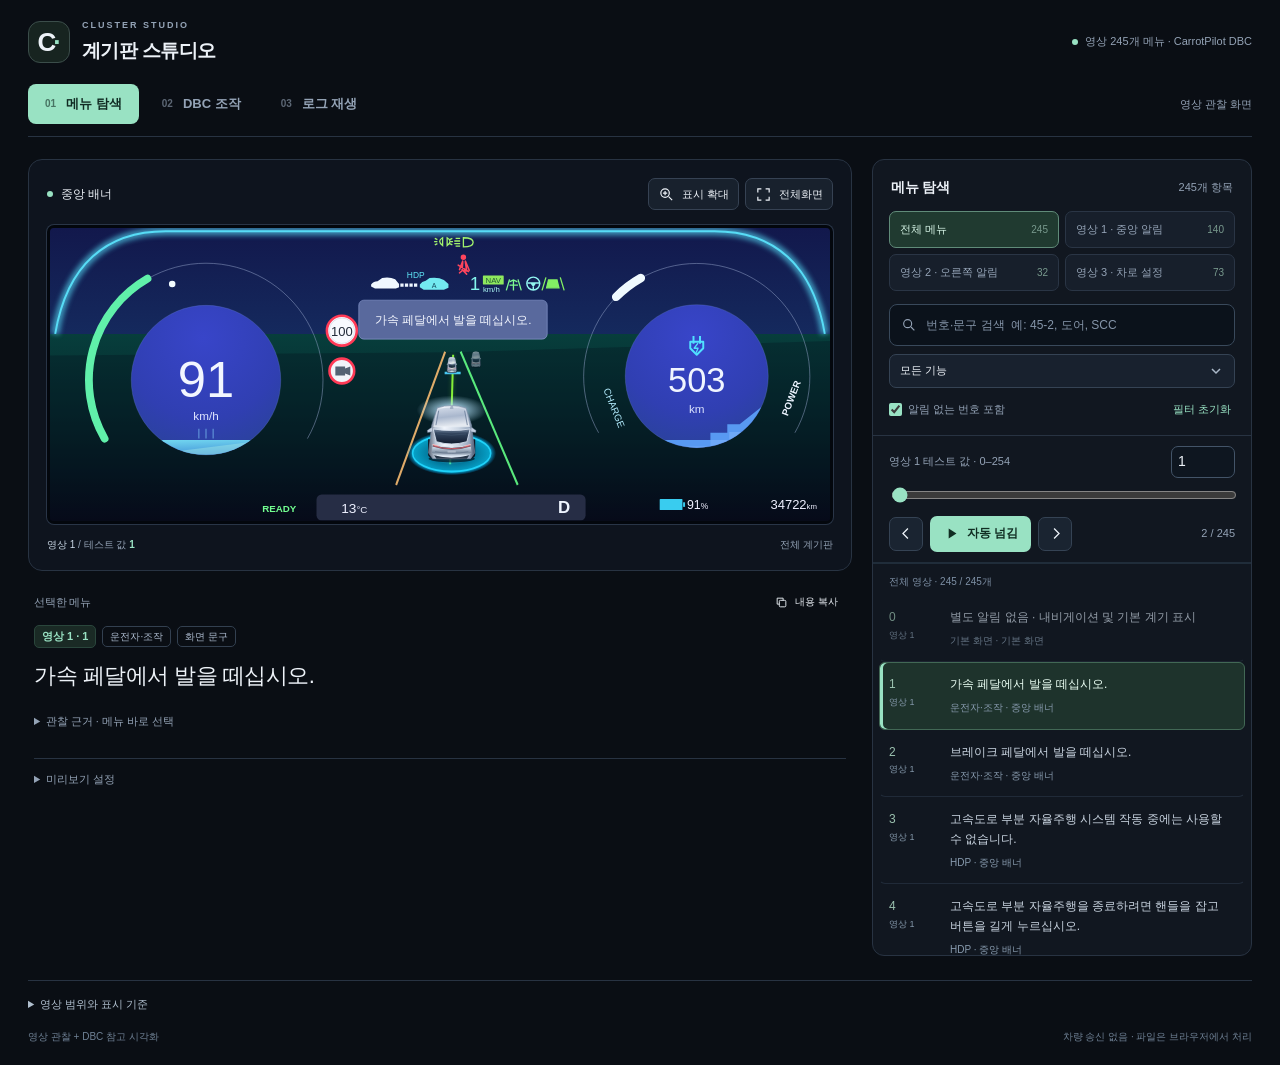
==== commit b610ce50: "Redesign cluster workspace around preview and task-focused controls" ====
--- a/index.html
+++ b/index.html
@@ -1,47 +1,36 @@
 <!doctype html>
-<html lang="ko"><head><meta charset="utf-8"><meta name="viewport" content="width=device-width, initial-scale=1"><meta name="theme-color" content="#080e19"><title>계기판 전체 메뉴 미리보기</title><meta name="description" content="세 개의 촬영 영상에서 확인한 일반 경고, 주행 보조, HDP, 차로 설정을 번호별로 살펴보는 계기판 시뮬레이터."><style>
-*{box-sizing:border-box}html{color-scheme:dark}body{margin:0;background:#080e19;color:#eef4ff;font-family:-apple-system,BlinkMacSystemFont,"Apple SD Gothic Neo","Malgun Gothic","Noto Sans CJK KR",sans-serif;line-height:1.55}button,input,select{font:inherit}button,select{cursor:pointer}button{touch-action:manipulation}button:focus-visible,select:focus-visible,input:focus-visible,summary:focus-visible{outline:2px solid #76d9ff;outline-offset:4px}button:disabled{opacity:.38;cursor:default}svg{display:block}button svg{width:18px;height:18px;flex:none}button{color:inherit}a{color:#87d9ff}.app{max-width:1440px;margin:auto;padding:32px 40px 48px}.masthead{display:flex;align-items:center;justify-content:space-between;gap:20px;margin-bottom:30px}.brand{display:flex;align-items:center;gap:14px}.brand-symbol{width:42px;height:42px;display:grid;place-items:center;background:#142332;border:1px solid #2d4356;border-radius:13px;color:#78ddff}.brand-symbol svg{width:27px;height:27px}.eyebrow{font-size:10px;letter-spacing:2.6px;font-weight:650;color:#87a4be;margin:0 0 4px}.masthead h1{font-size:22px;letter-spacing:-.7px;font-weight:650;margin:0}.source-tag{display:flex;align-items:center;gap:8px;color:#aec0d1;font-size:12px;white-space:nowrap}.source-dot{width:6px;height:6px;background:#7adbb9;border-radius:50%;box-shadow:0 0 10px #7adbb950}.stage-card{background:linear-gradient(140deg,#101927,#0c1420);border:1px solid #233247;border-radius:24px;padding:18px 20px 16px;box-shadow:0 25px 90px #0003}.stage-toolbar{display:flex;align-items:center;justify-content:space-between;gap:14px;padding:0 3px 14px}.stage-heading{display:flex;align-items:center;gap:10px;min-width:0}.stage-heading strong{font-size:13px;font-weight:550;white-space:nowrap}.stage-heading .small{font-size:11px;color:#a0b1c7;white-space:nowrap}.pill{border:1px solid #31475e;border-radius:6px;padding:3px 7px;font-size:10px;letter-spacing:1.4px;color:#98d9f3;background:#142536}.stage-actions{display:flex;gap:7px}.ghost-btn{display:inline-flex;align-items:center;justify-content:center;gap:7px;border:1px solid #2a3b51;background:#101b2b;border-radius:9px;padding:7px 10px;font-size:11px;color:#c1d1e2;white-space:nowrap}.ghost-btn:hover{background:#1a2a3e}.ghost-btn[aria-pressed="true"]{background:#17364b;border-color:#367b9e;color:#caf0ff}.cluster-wrap{position:relative;background:#020409;border:5px solid #03070d;border-radius:23px;overflow:hidden;box-shadow:0 0 0 1px #28333e,0 14px 28px #0005}.cluster-svg{width:100%;height:auto;aspect-ratio:8/3;background:#080e19}.cluster-wrap.focused{max-width:640px;margin-inline:auto}.cluster-wrap.focused.focus-right{max-width:500px}.cluster-wrap.focused .cluster-svg{aspect-ratio:410/405;max-height:none}.cluster-wrap.focused.focus-right .cluster-svg{aspect-ratio:340/350}.cluster-wrap.motion .road-dashes{animation:flow 1.35s linear infinite}.cluster-wrap.motion .aura{animation:aura 3s ease-in-out infinite}.cluster-wrap.motion .lead-car{animation:float-car 4s ease-in-out infinite}@keyframes flow{to{stroke-dashoffset:-76}}@keyframes aura{50%{opacity:.65}}@keyframes float-car{50%{opacity:.82}}.stage-caption{display:flex;align-items:center;justify-content:space-between;gap:16px;padding:13px 3px 0;font-size:11px;color:#8fa7bf}.caption-key{color:#bacbdb}.caption-code{font-variant-numeric:tabular-nums;color:#79d5fa}.stage-card:fullscreen{display:flex;flex-direction:column;justify-content:center;padding:28px;background:#03070e;border:0;border-radius:0}.stage-card:fullscreen .cluster-wrap{width:100%;max-width:1600px;align-self:center}.stage-card:fullscreen .stage-caption,.stage-card:fullscreen .stage-toolbar{width:100%;max-width:1600px;align-self:center}.workbench{display:grid;grid-template-columns:minmax(0,1fr) 370px;gap:22px;margin-top:24px}.message-panel,.browse-panel{background:#0e1725;border:1px solid #243248;border-radius:17px;overflow:hidden}.panel-top{padding:19px 21px 15px;display:flex;justify-content:space-between;align-items:center;gap:10px}.panel-top h2{margin:0;font-size:14px;font-weight:600}.panel-top .count{color:#92a9bf;font-size:11px}.selection{padding:1px 21px 22px}.select-label{display:block;font-size:11px;color:#9db4c9;margin-bottom:8px}select{width:100%;appearance:none;background:#152234;color:#e6f1ff;border:1px solid #334760;border-radius:10px;padding:12px 34px 12px 13px;min-height:46px;font-size:13px;background-image:url("data:image/svg+xml,%3Csvg xmlns='http://www.w3.org/2000/svg' width='16' height='16' fill='none' stroke='%23b2c6df' stroke-width='1.5'%3E%3Cpath d='m4 6 4 4 4-4'/%3E%3C/svg%3E");background-position:right 12px center;background-repeat:no-repeat}.current-meta{display:flex;align-items:center;gap:7px;flex-wrap:wrap;margin:21px 0 10px}.code-badge{color:#9ce4ff;background:#173349;padding:3px 8px;border-radius:5px;font-size:12px;font-weight:600;font-variant-numeric:tabular-nums}.type-badge{font-size:11px;color:#adbed2;border:1px solid #304259;padding:2px 7px;border-radius:5px}.current-text{font-size:20px;line-height:1.65;font-weight:500;letter-spacing:-.5px;min-height:66px;margin:0;color:#f2f7ff;word-break:keep-all;overflow-wrap:anywhere}.source-line{font-size:11px;color:#8ca5bd;margin-top:13px;display:flex;gap:7px;flex-wrap:wrap}.source-line .dot{color:#4d647e}.playback{display:flex;align-items:center;gap:8px;border-top:1px solid #243248;padding:16px 21px}.playback .nav-btn{width:40px;height:40px;padding:0;display:grid;place-items:center;border:1px solid #334660;background:#152234;border-radius:10px}.playback .nav-btn:hover{background:#22364c}.play-btn{display:inline-flex;align-items:center;justify-content:center;gap:8px;background:#c1ecff;color:#092333;border:0;border-radius:10px;min-height:40px;padding:9px 16px;font-size:12px;font-weight:650}.play-btn:hover{background:#def5ff}.playback .position{font-size:12px;color:#8fa8c1;font-variant-numeric:tabular-nums;margin-left:auto;white-space:nowrap}.play-progress{height:2px;background:#17273a}.play-progress span{display:block;width:0;height:100%;background:#82cfee}.play-progress span.running{animation:play-progress 4.5s linear infinite}@keyframes play-progress{to{width:100%}}.drive-controls{padding:16px 21px 18px;border-top:1px solid #243248;display:flex;align-items:center;gap:16px}.speed-label{min-width:88px}.speed-label span{display:block;font-size:11px;color:#8fa7bf}.speed-label strong{font-size:17px;font-variant-numeric:tabular-nums;font-weight:550}.speed-label small{font-size:10px;color:#93adc3;margin-left:3px}input[type="range"]{min-width:70px;width:100%;accent-color:#88daf5;height:20px}.drive-controls .ghost-btn{padding:7px 9px}.tabs{display:flex;border-bottom:1px solid #243248;padding:0 15px;gap:3px}.tab{border:0;background:none;color:#90a7be;font-size:12px;padding:12px 9px 13px;border-bottom:2px solid transparent;white-space:nowrap}.tab[aria-selected="true"]{border-bottom-color:#8bdcff;color:#d2f2ff}.tab .tab-count{margin-left:4px;color:#6986a2;font-size:10px}.tab[aria-selected="true"] .tab-count{color:#81bfd8}.message-list{max-height:333px;overflow-y:auto;padding:8px;scrollbar-width:thin;scrollbar-color:#344d69 transparent}.message-item{display:flex;align-items:flex-start;gap:10px;width:100%;padding:12px 10px;text-align:left;border:1px solid transparent;background:transparent;border-radius:9px;color:#bccbdd;line-height:1.55}.message-item:hover{background:#152338}.message-item[aria-current="true"]{background:#173047;border-color:#315e79;color:#e1f4ff}.item-code{font-size:11px;line-height:1.4;flex:0 0 44px;font-variant-numeric:tabular-nums;padding-top:2px;color:#92b3cd}.item-code small{display:block;font-size:9px;letter-spacing:.7px;color:#6789a5;margin-top:2px}.message-item[aria-current="true"] .item-code{color:#94dfff}.item-text{font-size:12px;word-break:keep-all;overflow-wrap:anywhere}.item-text small{font-size:10px;display:block;color:#88a0b9;margin-top:4px}.source-details{margin-top:22px;border-top:1px solid #223247;padding-top:18px;color:#89a0b9;font-size:11px}.source-details summary{cursor:pointer;display:list-item;font-size:12px;color:#adbed1}.source-details p{margin:10px 0;max-width:1050px;line-height:1.8}.footer{display:flex;align-items:center;justify-content:space-between;gap:18px;margin-top:19px;color:#64809c;font-size:10px;letter-spacing:.1px}.toast{position:fixed;bottom:28px;left:50%;transform:translateX(-50%) translateY(16px);background:#d8effa;color:#102333;border:1px solid #a7c7da;box-shadow:0 8px 32px #0005;border-radius:10px;padding:10px 16px;font-size:12px;opacity:0;pointer-events:none;transition:opacity .2s,transform .2s;z-index:20;white-space:nowrap}.toast.visible{opacity:1;transform:translateX(-50%) translateY(0)}.sr-only{position:absolute;width:1px;height:1px;padding:0;margin:-1px;overflow:hidden;clip:rect(0,0,0,0);white-space:nowrap;border:0}.hidden{display:none!important}
-
-@media(max-width:1050px){.app{padding:24px}.workbench{grid-template-columns:minmax(0,1fr) 320px;gap:16px}.current-text{font-size:18px}.stage-card{padding:15px}}
-@media(max-width:780px){.app{padding:22px 15px 30px}.masthead{margin-bottom:22px}.masthead h1{font-size:19px}.brand-symbol{width:37px;height:37px;border-radius:11px}.eyebrow{font-size:9px;letter-spacing:2px}.source-tag{font-size:10px;gap:5px}.stage-card{border-radius:17px;padding:12px 10px}.stage-toolbar{padding-bottom:11px}.stage-heading .small{display:none}.stage-heading strong{font-size:11px}.stage-actions{gap:5px}.ghost-btn{font-size:10px;padding:6px 8px}.ghost-btn svg{width:15px;height:15px}.cluster-wrap{border-width:3px;border-radius:15px}.stage-caption{font-size:10px;padding-top:10px;align-items:flex-start;gap:8px}.stage-caption .secondary-caption{display:none}.workbench{grid-template-columns:1fr;margin-top:16px;gap:16px}.panel-top{padding:17px 17px 13px}.selection{padding:0 17px 18px}.current-text{font-size:19px;min-height:0}.playback{padding:14px 17px}.drive-controls{padding:15px 17px}.message-list{max-height:300px}.source-details{margin-top:18px}.footer{align-items:flex-start;line-height:1.7}.source-details p{font-size:11px}}
-@media(max-width:390px){.app{padding:18px 11px 26px}.brand{gap:10px}.masthead h1{font-size:17px}.source-tag{display:none}.stage-heading .pill{display:none}.stage-heading strong{font-size:11px}.current-text{font-size:18px}.play-btn{padding:9px 12px}.drive-controls{gap:10px}.speed-label{min-width:75px}.stage-caption{font-size:9px}}
+<html lang="ko"><head><meta charset="utf-8"><meta name="viewport" content="width=device-width, initial-scale=1"><meta name="theme-color" content="#080e19"><title>계기판 전체 메뉴 미리보기</title><meta name="description" content="세 개의 촬영 영상에서 확인한 일반 경고, 주행 보조, HDP, 차로 설정을 번호별로 살펴보는 계기판 시뮬레이터."><style>*{box-sizing:border-box}
+:root{color-scheme:dark;--bg:#0a0e14;--panel:#111720;--line:#283342;--muted:#94a3b6;--text:#edf2f8;--accent:#99e2c3}
+body{margin:0;background:var(--bg);color:var(--text);font:14px/1.55 -apple-system,BlinkMacSystemFont,"Segoe UI","Malgun Gothic",sans-serif}
+button,input,select,textarea{font:inherit;color:inherit}button,select,summary{cursor:pointer}button{touch-action:manipulation}button:disabled{opacity:.35;cursor:default}
+button:focus-visible,input:focus-visible,select:focus-visible,summary:focus-visible,a:focus-visible{outline:2px solid var(--accent);outline-offset:3px}
+a{color:var(--accent)}svg{display:block}button svg{width:17px;height:17px;flex:none}[hidden],.hidden{display:none!important}
+.app{max-width:1600px;margin:auto;padding:0 28px 20px}.masthead{height:84px;display:flex;align-items:center;justify-content:space-between;gap:20px}
+.brand{display:flex;align-items:center;gap:12px;text-decoration:none;color:var(--text)}.brand-symbol{font-size:26px;font-weight:700;letter-spacing:-3px;width:42px;height:42px;border:1px solid #3b4d4a;border-radius:12px;background:#172420;display:grid;grid-auto-flow:column;place-content:center;padding-right:3px}.brand-symbol span{color:var(--accent)}
+.eyebrow{font-size:9px;letter-spacing:2px;color:var(--muted);margin:0 0 3px;font-weight:600}h1{font-size:19px;letter-spacing:-.6px;margin:0;font-weight:650}.source-tag{font-size:11px;color:var(--muted);display:flex;align-items:center;gap:7px}.source-dot,.live-dot{width:6px;height:6px;border-radius:50%;background:var(--accent);flex:none}
+.mode-nav{display:flex;align-items:center;gap:6px;border-bottom:1px solid var(--line);margin-bottom:22px;padding-bottom:12px}.mode-nav button{border:0;border-radius:8px;background:transparent;color:var(--muted);font-size:13px;font-weight:600;padding:10px 17px;display:flex;gap:10px;align-items:center}.mode-nav button:hover{background:#1b2530;color:#fff}.mode-nav button[aria-pressed=true]{background:var(--accent);color:#112b23}.mode-number{opacity:.6;font-size:10px;font-variant-numeric:tabular-nums}.workspace-status{margin-left:auto;color:var(--muted);font-size:11px}.workspace-status.active{color:var(--accent)}
+.workspace{display:grid;grid-template-columns:minmax(0,1fr) 380px;align-items:start;gap:20px}.preview-column{min-width:0;position:sticky;top:20px}.control-column{min-width:0}.stage-card{background:#0e141e;border:1px solid var(--line);border-radius:14px;padding:15px}.stage-toolbar{display:flex;align-items:center;justify-content:space-between;gap:10px;margin-bottom:15px}.stage-heading{display:flex;align-items:center;gap:8px;min-width:0}.stage-heading strong{font-size:12px;font-weight:500}.stage-actions{display:flex;gap:6px;flex-shrink:0}.ghost-btn{display:inline-flex;align-items:center;justify-content:center;gap:7px;border:1px solid #364253;background:#18212d;border-radius:7px;padding:8px 10px;font-size:12px;min-height:36px;white-space:nowrap}.ghost-btn:hover{background:#253344;border-color:#5d7482}.ghost-btn[aria-pressed=true]{color:var(--accent);border-color:#698c80;background:#22372e}.stage-actions .ghost-btn{font-size:11px;padding:6px 9px;min-height:32px}
+.cluster-wrap{position:relative;background:#050715;border:3px solid #03070d;border-radius:7px;overflow:hidden;box-shadow:0 0 0 1px #293547}.cluster-svg{width:100%;height:auto;aspect-ratio:8/3;background:#080e19;font-family:"Malgun Gothic","Apple SD Gothic Neo",sans-serif;font-weight:400}.cluster-svg #speed-text,.cluster-svg #range-dial text,.cluster-svg #test-value{font-family:"Segoe UI","Arial",sans-serif;font-variant-numeric:tabular-nums}.cluster-wrap.focused .cluster-svg{height:clamp(240px,33vw,430px);aspect-ratio:auto}.stage-caption{display:flex;justify-content:space-between;gap:8px;flex-wrap:wrap;margin-top:13px;font-size:10px;color:var(--muted)}.caption-key{color:#c9d7e5}.caption-code{color:var(--accent);font-variant-numeric:tabular-nums}.secondary-caption{display:none}
+.stage-card:fullscreen{width:100%;height:100%;border:0;border-radius:0;background:#03070d;display:flex;flex-direction:column;justify-content:safe center;overflow:auto;padding:25px}.stage-card:fullscreen .cluster-wrap{width:100%;max-width:1800px;align-self:center;flex-shrink:0}.stage-card:fullscreen .cluster-svg{max-height:calc(100vh - 120px)}.stage-card:fullscreen .cluster-wrap.focused .cluster-svg{height:calc(100vh - 120px)}
+.preview-info{padding-top:14px}.message-panel,.change-panel{padding:4px 6px}.panel-top{display:flex;justify-content:space-between;align-items:center;gap:10px;padding:17px 18px 12px}.panel-top h2{font-size:14px;font-weight:600;margin:0;letter-spacing:-.2px}.panel-top .count{font-size:11px;color:var(--muted)}.message-panel .panel-top,.change-panel .panel-top{padding:0 0 10px}.message-panel .panel-top h2,.change-panel .panel-top h2{font-size:11px;color:var(--muted);font-weight:500}.message-panel .panel-top .ghost-btn{padding:3px 7px;min-height:26px;font-size:10px;background:transparent;border-color:transparent}.message-panel .panel-top svg{width:13px;height:13px}.current-meta{display:flex;gap:6px;align-items:center;flex-wrap:wrap;margin:0 0 10px}.code-badge{color:var(--accent);font-size:11px;font-weight:600;background:#1a2a25;border:1px solid #2a463c;padding:2px 7px;border-radius:5px}.type-badge{font-size:10px;color:#acbace;border:1px solid #334050;padding:2px 7px;border-radius:5px;white-space:nowrap}.type-badge.uncertain{color:#edc78a;border-color:#6b5633;background:#2e2518}.current-text{font-size:22px;line-height:1.65;font-weight:500;letter-spacing:-.5px;margin:0;word-break:keep-all;overflow-wrap:anywhere}.selected-note{font-size:11px;line-height:1.7;color:var(--muted);margin:10px 0;overflow-wrap:anywhere}.selected-note:empty{display:none}.uncertain-note{color:#d9bc89}.source-line{font-size:11px;color:var(--muted);display:flex;gap:8px;flex-wrap:wrap;margin-top:12px}.selection-details{margin-top:14px;color:var(--muted);font-size:11px}.selection-details summary{padding:5px 0}.selection-details select{margin-top:6px}.selection-details label{display:none}.preview-settings{margin:18px 6px 0;border-top:1px solid var(--line);font-size:11px;color:var(--muted)}.preview-settings summary{padding:12px 0}.drive-controls{display:flex;align-items:center;gap:14px;padding:5px 0 10px}.speed-label{flex-shrink:0;font-size:11px}.speed-label strong{font-size:17px;color:var(--text);margin-left:7px}.speed-label small{margin-left:3px}.drive-controls input{flex:1;min-width:60px}
+.browse-panel,.can-panel{border:1px solid var(--line);border-radius:12px;background:var(--panel);overflow:hidden}.bank-nav{display:grid;grid-template-columns:1fr 1fr;gap:6px;padding:0 16px 13px}.bank-tab{display:flex;align-items:center;justify-content:space-between;gap:6px;text-align:left;font-size:11px;color:var(--muted);background:#171f2b;border:1px solid #2a3545;border-radius:7px;padding:9px 10px;min-height:36px}.bank-tab:hover{background:#253140}.bank-tab[aria-selected=true]{border-color:#608b79;background:#203a30;color:#d9f7e9}.bank-count{font-size:10px;color:#78998d;font-variant-numeric:tabular-nums}.browse-search{padding:0 16px 13px}.search-field{position:relative}.search-field svg{position:absolute;width:16px;height:16px;left:12px;top:13px;stroke:var(--muted)}.search-input{width:100%;min-width:0;border:1px solid #39495b;border-radius:8px;background:#0b121b;padding:10px 12px 10px 36px;min-height:42px;font-size:12px}.search-input::placeholder{color:#8595a9}.filter-row{margin-top:8px}.filter-row select{min-height:34px;font-size:11px;padding-block:6px}.filter-options{display:flex;justify-content:space-between;align-items:center;gap:8px;font-size:11px;color:var(--muted);margin-top:9px}.filter-options label,.check-label{display:flex;align-items:center;gap:6px}.text-btn{background:none;border:0;color:var(--accent);font-size:11px;padding:4px}.text-btn:hover{text-decoration:underline}input[type=checkbox]{accent-color:var(--accent);margin:0}
+select{width:100%;min-width:0;max-width:100%;background-color:#18212e;border:1px solid #354354;border-radius:7px;padding:10px 32px 10px 10px;font-size:12px;min-height:40px;appearance:none;background-image:url("data:image/svg+xml,%3Csvg xmlns='http://www.w3.org/2000/svg' width='16' height='16' fill='none' stroke='%23aab8c8' stroke-width='1.5'%3E%3Cpath d='m4 6 4 4 4-4'/%3E%3C/svg%3E");background-position:right 10px center;background-repeat:no-repeat}input[type=range]{accent-color:var(--accent);width:100%;min-width:0;height:18px;cursor:pointer}input[type=number]{background:#0e1620;border:1px solid #435468;border-radius:7px;padding:7px;min-width:0;font-variant-numeric:tabular-nums}
+.code-controls{border-top:1px solid var(--line);display:grid;grid-template-columns:1fr 64px;gap:6px 10px;padding:10px 16px 0;align-items:center}.code-controls label{font-size:11px;color:var(--muted)}.code-controls input[type=number]{width:64px;font-size:14px;padding:4px 6px}.code-controls input[type=range]{grid-column:1/-1}.code-controls small{display:none}.playback{display:flex;align-items:center;gap:7px;padding:10px 16px}.nav-btn{width:34px;height:34px;display:grid;place-items:center;border-radius:7px;border:1px solid #354354;background:#1a2431}.nav-btn:hover{background:#2a3848}.play-btn{border:0;border-radius:7px;background:var(--accent);color:#102d22;font-size:12px;font-weight:600;min-height:36px;padding:8px 13px;display:inline-flex;align-items:center;justify-content:center;gap:7px}.play-btn:hover{background:#b8f3d9}.position{margin-left:auto;font-size:11px;color:var(--muted);font-variant-numeric:tabular-nums}.play-progress{height:2px;background:#202d3a}.play-progress span{height:100%;width:0;display:block;background:var(--accent)}.play-progress .running{animation:play-progress 4.5s linear infinite}@keyframes play-progress{to{width:100%}}
+.filter-summary{margin:0;padding:10px 16px 6px;color:#7e90a5;font-size:10px}.message-list{max-height:440px;overflow:auto;overscroll-behavior:contain;scrollbar-width:thin;scrollbar-color:#3c5062 transparent;padding:0 6px 6px}.message-item{display:flex;align-items:flex-start;gap:9px;width:100%;border:1px solid transparent;border-bottom-color:#202a38;border-radius:6px;background:transparent;text-align:left;padding:12px 9px;color:#c9d4e0}.message-item:hover{background:#1b2836}.message-item[aria-current=true]{background:#1e332c;border-color:#426855;color:#ebfff4;box-shadow:inset 3px 0 var(--accent)}.item-code{flex:0 0 52px;font-size:12px;color:#9bc2af;font-variant-numeric:tabular-nums}.item-code small{display:block;color:#8599ab;font-size:9px;margin-top:2px}.item-text{font-size:12px;line-height:1.65;overflow-wrap:anywhere;word-break:keep-all}.item-text small{display:block;color:#879aad;font-size:10px;margin-top:5px}.navigation-item{opacity:.7}.empty-result{font-size:13px;color:var(--muted);padding:16px;line-height:1.8}
+.panel-intro{font-size:12px;color:var(--muted);padding:0 18px;margin:0 0 14px}.can-start{display:flex;align-items:center;justify-content:space-between;gap:8px;margin:0 16px 16px;padding-bottom:16px;border-bottom:1px solid var(--line)}.can-start>span{font-size:10px;color:#81948b}.can-start .ghost-btn{font-size:11px;background:#1b2b24;border-color:#345143;color:#c5e9d9}.quick-signals{display:grid;grid-template-columns:repeat(3,1fr);gap:6px;margin:0 16px 16px}.quick-signals button,.value-presets button{background:#192330;border:1px solid #354457;border-radius:6px;color:#bbcad9;font-size:11px;padding:8px 5px;min-height:34px}.quick-signals button:hover,.value-presets button:hover{background:#304438}.quick-signals button[aria-pressed=true],.value-presets button[aria-pressed=true]{color:#d9ffe9;border-color:#7baf98;background:#284a3a}.can-fields{margin:0 16px;display:grid;gap:10px}.can-fields label{font-size:11px;color:var(--muted)}.can-fields select{display:block;margin-top:5px}.can-fields .check-label{margin:0;font-size:10px}.signal-editor{margin:16px;border:1px solid #3c5148;background:#15251e;border-radius:10px;padding:14px}.signal-title{display:flex;justify-content:space-between;align-items:center;gap:8px}.signal-title strong{font-size:15px}.signal-title .type-badge{font-size:9px}.mono{font:10px/1.6 Consolas,monospace;color:#92b5a2;margin:3px 0 12px;overflow-wrap:anywhere}.select-label{display:block;color:var(--muted);font-size:11px;margin-bottom:6px}.select-label span{font-size:10px;color:#7d9b8d}.value-controls{display:grid;grid-template-columns:34px minmax(0,1fr) 34px 62px;gap:6px}.value-controls input{text-align:center;font-size:22px;height:44px}.value-controls .ghost-btn{padding:4px;background:#223a2d;border-color:#496453;font-size:20px}.value-presets{display:flex;flex-wrap:wrap;gap:5px;margin-top:12px}.value-presets button{font-size:10px;padding:6px 9px;min-height:30px}.signal-editor #can-value-label{font-size:11px;color:#a4c7b3;margin:12px 0 0;overflow-wrap:anywhere}.can-status{font-size:11px;line-height:1.8;color:#bbc9d7;background:#0e141e;border-left:2px solid #638f7a;margin:16px;padding:10px 12px;overflow-wrap:anywhere}.can-status.error{border-color:#fa9b83;color:#ffb3a0}.preview-toggle{display:flex;gap:7px;align-items:center;font-size:11px;color:var(--muted);margin:16px}.advanced{border-top:1px solid var(--line);font-size:11px;color:var(--muted)}.advanced summary{padding:13px 16px}.advanced-body{padding:0 16px 16px;overflow-wrap:anywhere}.advanced-body p{line-height:1.8}.advanced-body pre{white-space:pre-wrap;overflow-wrap:anywhere;font:10px/1.8 monospace}.advanced textarea{width:100%;display:block;background:#0b111a;border:1px solid #354354;border-radius:6px;padding:9px;font:11px/1.8 monospace;resize:vertical;margin:6px 0 9px}.can-table-wrap{max-height:350px;overflow:auto;margin-top:14px;border:1px solid var(--line);border-radius:6px}.can-table{border-collapse:collapse;width:100%;min-width:540px;font-size:10px;text-align:left}.can-table caption{text-align:left;padding:10px}.can-table td,.can-table th{padding:8px;border-bottom:1px solid var(--line)}.can-table th{background:#1c2938;position:sticky;top:0}.can-table tr.changed{background:#274737;color:#d5ffe8}.can-table td:first-child{font-family:monospace}
+.file-drop{display:block;margin:0 16px 16px;border:1px dashed #537664;background:#15251e;border-radius:9px;padding:16px;text-align:center;color:#d7efdf;font-size:13px;font-weight:600}.file-drop>span{display:block;font-size:10px;color:#96b4a2;font-weight:400;margin-top:3px}.file-drop input{width:100%;font-size:10px;margin-top:13px;color:var(--muted)}.file-drop input::file-selector-button{border:1px solid #567160;border-radius:5px;padding:6px 10px;background:#2a4133;color:#e5f7ec;cursor:pointer;margin-right:8px}.log-timeline{margin:0 16px 16px;padding:14px;background:#1a2430;border:1px solid #3a4758;border-radius:9px}.log-top{display:flex;align-items:center;justify-content:space-between;font-size:11px;color:var(--muted);margin-bottom:8px}.log-top label{display:flex;align-items:center;gap:6px}.log-top select{width:125px;font-size:11px;min-height:32px;padding-block:5px}.log-top strong{color:var(--accent);font-weight:500}.log-buttons{display:flex;justify-content:space-between;gap:6px;margin-top:8px}.log-buttons .ghost-btn{font-size:11px}.change-list{display:grid;grid-template-columns:1fr 1fr;gap:7px}.change-item{background:#16221d;border:1px solid #304b3d;border-radius:8px;padding:10px 12px;display:flex;justify-content:space-between;align-items:center;gap:10px}.change-item strong{font-size:12px;font-weight:500}.change-item small{display:block;font-size:9px;color:#8baa99;overflow-wrap:anywhere}.change-item span{color:#9ce4bb;white-space:nowrap;font-size:16px;font-variant-numeric:tabular-nums}.change-item span small{font-size:10px;color:#7b9987;display:inline}.muted{color:var(--muted);font-size:12px;grid-column:1/-1}.mapping-note{font-size:10px;color:#8da296;margin:12px 0 0}
+.source-details{font-size:11px;color:var(--muted);margin-top:24px;border-top:1px solid var(--line);padding-top:15px}.source-details summary{color:#b0bfce}.source-details p{max-width:1050px;line-height:1.9}.inventory-line{display:flex;flex-wrap:wrap;gap:15px;font-size:11px}.footer{display:flex;justify-content:space-between;gap:12px;color:#6f8195;font-size:10px;margin-top:16px}.toast{position:fixed;bottom:24px;left:50%;transform:translate(-50%,14px);background:#d4efdf;color:#11291b;border-radius:8px;padding:10px 16px;max-width:calc(100vw - 24px);font-size:12px;opacity:0;pointer-events:none;transition:opacity .15s,transform .15s;z-index:30}.toast.visible{opacity:1;transform:translate(-50%,0)}.sr-only{position:absolute;width:1px;height:1px;padding:0;margin:-1px;overflow:hidden;clip:rect(0,0,0,0);white-space:nowrap;border:0}
+.cluster-wrap.motion .road-dashes{animation:flow 1.35s linear infinite}.cluster-wrap.motion .aura{animation:aura 3s ease-in-out infinite}.cluster-wrap.motion .lead-car{animation:float-car 4s ease-in-out infinite}@keyframes flow{to{stroke-dashoffset:-76}}@keyframes aura{50%{opacity:.65}}@keyframes float-car{50%{opacity:.82}}
+@media(min-width:1101px){.message-list{max-height:calc(100dvh - 540px);min-height:200px}.stage-card{padding:18px}.preview-column{top:22px}}
+@media(max-width:1100px){.app{padding:0 18px 20px}.workspace{grid-template-columns:minmax(0,1fr) 340px;gap:14px}.stage-card{padding:11px}.stage-actions .ghost-btn{font-size:10px;padding:5px 7px}.stage-heading strong{font-size:10px}.stage-actions svg{width:14px;height:14px}.current-text{font-size:19px}.change-list{grid-template-columns:1fr}.source-tag{font-size:10px}}
+@media(max-width:900px){.app{padding:0 16px 20px}.masthead{height:70px}.mode-nav{margin-bottom:14px}.workspace{display:block;position:relative}.preview-column{display:contents}.stage-card{position:sticky;top:0;z-index:5;box-shadow:0 8px 20px #0004}.preview-info{padding:14px 4px}.control-column{margin-top:4px}.cluster-svg{max-height:31vh;min-height:120px}.cluster-wrap.focused .cluster-svg{height:31vh;min-height:190px}.stage-heading strong{font-size:12px}.stage-actions .ghost-btn{font-size:11px}.preview-settings{margin-top:12px}.preview-settings summary{padding:8px 0}.current-text{font-size:18px}.message-panel{padding:0}.message-panel .panel-top{display:none}.current-meta{margin-bottom:7px}.selected-note{font-size:10px;margin:7px 0}.selection-details{margin-top:7px}.change-list{grid-template-columns:1fr 1fr}.bank-nav{grid-template-columns:repeat(4,minmax(0,1fr))}.message-list{max-height:410px}.can-fields{grid-template-columns:1fr 1fr}.check-label{grid-column:1/-1}.quick-signals{grid-template-columns:repeat(6,1fr)}.can-status{margin-top:12px}.source-details{margin-top:18px}}
+@media(max-width:600px){.app{padding:0 10px 18px}.masthead{height:65px}.brand-symbol{width:35px;height:35px;font-size:23px;border-radius:9px}.brand{gap:9px}h1{font-size:17px}.eyebrow{font-size:8px}.source-tag{display:none}.mode-nav{gap:4px;margin-bottom:10px;padding-bottom:10px}.mode-nav button{flex:1;justify-content:center;padding:9px 6px;font-size:12px;gap:5px}.mode-number{font-size:9px}.workspace-status{display:none}.stage-card{padding:9px;border-radius:10px;top:0}.stage-toolbar{margin-bottom:9px;gap:6px}.stage-heading strong{font-size:10px}.stage-actions{gap:4px}.stage-actions .ghost-btn{font-size:10px;min-height:28px;padding:4px 6px;gap:4px}.stage-actions svg{width:12px;height:12px}.stage-caption{margin-top:8px;font-size:9px}.cluster-wrap{border-width:2px}.cluster-svg{max-height:27vh}.cluster-wrap.focused .cluster-svg{height:27vh;min-height:160px}.preview-info{padding:12px 3px}.current-text{font-size:16px}.current-meta{gap:4px}.type-badge,.code-badge{font-size:9px}.selected-note{line-height:1.6}.preview-settings{margin:10px 0 0}.bank-nav{grid-template-columns:1fr 1fr}.quick-signals{grid-template-columns:repeat(3,1fr)}.can-fields{grid-template-columns:1fr}.change-list{grid-template-columns:1fr 1fr}.change-item{padding:8px;display:block}.change-item strong{font-size:11px}.change-item span{font-size:16px;display:block;margin-top:4px}.change-item span small{display:inline}.footer{display:block;font-size:9px}.footer span{display:block;margin-top:3px}.drive-controls{gap:7px}.drive-controls .ghost-btn{font-size:10px;padding:6px}.speed-label{font-size:10px}.speed-label strong{font-size:14px}}
 @media(prefers-reduced-motion:reduce){*,*::before,*::after{animation:none!important;transition:none!important}}
-
-.masthead{margin-bottom:21px}.source-tag{font-size:11px}.bank-nav{display:grid;grid-template-columns:repeat(4,minmax(0,1fr));gap:10px;margin-bottom:18px}.bank-tab{display:flex;align-items:center;justify-content:space-between;gap:10px;min-height:58px;border:1px solid #293b51;border-radius:12px;padding:12px 16px;text-align:left;background:#101a29;color:#9db4cb;font-size:12px}.bank-tab:hover{background:#16273b}.bank-tab[aria-selected="true"]{background:#17384e;border-color:#4b839f;color:#d4f3ff}.bank-tab .bank-count{font-variant-numeric:tabular-nums;font-size:17px;color:#92cce5}.bank-tab[aria-selected="true"] .bank-count{color:#bcf0ff}.inventory-line{display:flex;flex-wrap:wrap;gap:8px 19px;margin:0 0 15px 3px;color:#8ba4bf;font-size:11px}.inventory-line strong{color:#c4d5e7;font-weight:500}.workbench{grid-template-columns:minmax(0,1fr) 390px}.message-list{max-height:510px}.browse-search{padding:0 16px 12px;border-bottom:1px solid #25364a}.search-field{position:relative}.search-field svg{position:absolute;left:12px;top:12px;width:16px;height:16px;stroke:#86a4c0}.search-input{width:100%;min-width:0;border:1px solid #334960;border-radius:9px;background:#142235;color:#e7f2ff;padding:10px 12px 10px 36px;font-size:12px;min-height:42px}.search-input::placeholder{color:#7791ad}.filter-row{display:flex;gap:9px;align-items:center;margin-top:10px}.filter-row select{font-size:11px;min-height:36px;padding:7px 32px 7px 10px}.filter-options{display:flex;align-items:center;justify-content:space-between;gap:10px;margin-top:11px;color:#96aec5;font-size:10px}.filter-options label{display:flex;align-items:center;gap:6px;cursor:pointer}.filter-options input{accent-color:#8bd9fa}.text-btn{border:0;background:none;padding:3px;color:#95cce5;font-size:10px}.filter-summary{padding:9px 17px 0;margin:0;font-size:10px;color:#7694af}.message-item.navigation-item{opacity:.72}.item-code{flex-basis:57px;font-size:11px}.item-text{font-size:12px}.selected-note{margin:11px 0 0;font-size:11px;line-height:1.7;color:#8ba6c1;word-break:keep-all;overflow-wrap:anywhere}.selected-note:empty{display:none}.selected-note.uncertain-note{color:#dfbf8f}.type-badge.uncertain{border-color:#78603b;color:#eacb95;background:#30291c}.code-controls{border-top:1px solid #243248;padding:15px 21px;display:grid;grid-template-columns:1fr 76px;gap:9px 13px;align-items:center}.code-controls label{font-size:11px;color:#a0bbd3}.code-controls input[type="number"]{width:76px;min-width:0;border:1px solid #3b5772;border-radius:8px;background:#122437;color:#a2e7ff;padding:6px 8px;font-size:16px;font-variant-numeric:tabular-nums}.code-controls input[type="range"]{grid-column:1/-1}.code-controls small{grid-column:1/-1;font-size:10px;color:#7d9ab5}.empty-result{font-size:12px;color:#9ab0c6;line-height:1.8;padding:24px 13px}.current-text{min-height:64px}.source-details{font-size:11px}.source-details strong{color:#bdcde0;font-weight:550}.cluster-wrap.focused.focus-road{max-width:690px}.cluster-wrap.focused.focus-road .cluster-svg{aspect-ratio:390/265;max-height:none}.stage-card:fullscreen .cluster-wrap.focused{max-width:min(720px,110vh)}.stage-card:fullscreen .cluster-wrap.focused.focus-right{max-width:min(560px,72vh)}.stage-card:fullscreen .cluster-wrap.focused.focus-road{max-width:min(800px,105vh)}.stage-caption{flex-wrap:wrap}.footer{gap:10px}.source-details code{color:#b9d9ec}
-@media(max-width:1100px){.workbench{grid-template-columns:minmax(0,1fr) 340px}.bank-tab{padding:11px 12px;font-size:11px}.bank-tab .bank-count{font-size:15px}}
-@media(max-width:780px){.bank-nav{grid-template-columns:repeat(2,minmax(0,1fr));gap:7px;margin-bottom:14px}.bank-tab{min-height:48px;padding:10px 12px}.inventory-line{font-size:10px;gap:7px 13px;margin-bottom:12px}.workbench{grid-template-columns:minmax(0,1fr)}.source-tag{display:none}.masthead{margin-bottom:18px}.stage-heading .pill{display:none}.stage-heading strong{font-size:11px}.message-list{max-height:420px}.code-controls{padding:14px 17px}.filter-options{font-size:11px}.browse-search{padding-bottom:14px}.search-input{font-size:14px}.filter-row select{font-size:12px}.current-text{min-height:0}.stage-caption .secondary-caption{display:none}.footer .keyboard-hint{display:none}}
-
-/* 긴 메뉴 이름이 그리드와 좁은 화면의 너비를 늘리지 않도록 합니다. */
-.message-panel,.browse-panel,.stage-actions{min-width:0}
-select{min-width:0;max-width:100%}
-.stage-toolbar{flex-wrap:wrap}
-.stage-actions{flex-wrap:wrap}
-.source-line{overflow-wrap:anywhere}
-.stage-card:fullscreen{overflow:auto;justify-content:safe center}
-.stage-card:fullscreen .cluster-wrap{flex-shrink:0}
-@media(max-width:390px){.drive-controls{flex-wrap:wrap}.drive-controls input[type="range"]{flex:1}.playback{gap:6px}.playback .position{font-size:10px}}
-
-/* 사진의 표시 면을 기준으로 한 좌표계입니다. 외부 글꼴 없이 실행합니다. */
-.cluster-svg{font-family:"Malgun Gothic","Apple SD Gothic Neo",sans-serif;font-weight:400}
-.cluster-svg #speed-text,.cluster-svg #range-dial text,.cluster-svg #test-value{font-family:"Segoe UI","Arial",sans-serif;font-variant-numeric:tabular-nums}
-.cluster-wrap{border-radius:8px;border-width:4px;background:#050715}
-
-.can-panel{margin-top:22px;border:1px solid #30465d;background:#0e1725;border-radius:17px;padding-bottom:16px}
-.can-panel .panel-top{flex-wrap:wrap}.can-panel label,.can-log{font-size:12px;color:#b6c9dc}
-.can-description,.can-log{margin:10px 21px;line-height:1.7;font-size:12px;color:#9fb5cb;overflow-wrap:anywhere}
-.can-grid{display:grid;grid-template-columns:1fr 1.4fr 100px auto;gap:12px;align-items:end;margin:14px 21px}
-.can-grid label{min-width:0}.can-grid input[type=number],.can-grid textarea{display:block;width:100%;background:#132235;color:#eef5ff;border:1px solid #334960;border-radius:8px;padding:10px;font:inherit}
-.can-grid select{margin-top:5px}.can-grid button{min-height:43px}.can-raw{grid-template-columns:1fr auto}.can-raw textarea{font:12px/1.7 monospace;resize:vertical;overflow-wrap:anywhere}
-.can-buttons{display:flex;flex-wrap:wrap;gap:8px;max-width:230px}.can-log pre{white-space:pre-wrap;overflow-wrap:anywhere;font-size:11px}.can-log input{display:block;max-width:100%;margin-top:8px}
-.can-playback{grid-template-columns:140px auto 1fr auto;align-items:center}.can-table-wrap{max-height:310px;overflow:auto;margin:14px 21px;border:1px solid #2b4058;border-radius:8px}
-.can-table{width:100%;border-collapse:collapse;font-size:11px;text-align:left}.can-table caption{text-align:left;padding:10px;color:#9fb5cb}.can-table th,.can-table td{padding:9px;border-bottom:1px solid #243248;overflow-wrap:anywhere}.can-table th{background:#17283b;position:sticky;top:0}.can-table tr.changed{background:#173b4b;color:#c6f2ff}.can-table td:first-child{font-family:monospace}.can-table small{display:block;color:#8ca5bd}
-@media(max-width:780px){.can-grid{grid-template-columns:1fr 1fr;margin:12px 16px}.can-raw{grid-template-columns:1fr}.can-buttons{max-width:none}.can-description,.can-log{margin-inline:16px}.can-table-wrap{margin-inline:16px}.can-playback input[type=range]{grid-column:1/-1}.can-table{min-width:540px}}
 </style></head>
-<body><div class="app" id="cluster-app">
-<header class="masthead"><div class="brand"><div class="brand-symbol" aria-hidden="true"><svg viewBox="0 0 32 32" fill="none" stroke="currentColor" stroke-width="1.7"><path d="M6 27 11 5m10 0 5 22M16 6v4m0 4v4m0 4v5"/><path d="m11 20 5-4 5 4"/></svg></div><div><p class="eyebrow">CLUSTER / ALL MENUS</p><h1>계기판 전체 메뉴 미리보기</h1></div></div><span class="source-tag"><span class="source-dot"></span>영상 3개 기반 · 전체 메뉴</span></header>
-<nav class="bank-nav" role="tablist" aria-label="원본 영상 선택"><button type="button" class="bank-tab" data-bank="all" role="tab" aria-selected="true"><span>전체 메뉴</span><span class="bank-count" data-bank="all">—</span></button><button type="button" class="bank-tab" data-bank="v1" role="tab" aria-selected="false"><span>영상 1 · 알림 테스트</span><span class="bank-count" data-bank="v1">—</span></button><button type="button" class="bank-tab" data-bank="v2" role="tab" aria-selected="false"><span>영상 2 · 원형 안내</span><span class="bank-count" data-bank="v2">—</span></button><button type="button" class="bank-tab" data-bank="lanes" role="tab" aria-selected="false"><span>영상 3 · 차로 설정</span><span class="bank-count" data-bank="lanes">—</span></button></nav>
-<p class="inventory-line"><span>전체 <strong id="total-count">—</strong>개 항목</span><span>문구 <strong id="message-count">—</strong></span><span>차로·화면 변화 <strong id="graphic-count">—</strong></span><span>알림 없는 구간 <strong id="empty-count">—</strong></span></p>
-<section class="stage-card" id="stage-card" aria-label="계기판 미리보기"><div class="stage-toolbar"><div class="stage-heading"><span class="pill">PREVIEW</span><strong id="surface-title">중앙 배너</strong><span class="small">원본 영상의 표시 위치</span></div><div class="stage-actions"><button class="ghost-btn" type="button" id="focus-btn" aria-pressed="false"><svg viewBox="0 0 24 24" fill="none" stroke="currentColor" stroke-width="1.7" aria-hidden="true"><circle cx="10" cy="10" r="6"/><path d="m15 15 5 5M7 10h6m-3-3v6"/></svg><span>표시 확대</span></button><button class="ghost-btn" type="button" id="fullscreen-btn" aria-label="계기판 전체화면"><svg viewBox="0 0 24 24" fill="none" stroke="currentColor" stroke-width="1.7" aria-hidden="true"><path d="M4 9V4h5m6 0h5v5m0 6v5h-5M9 20H4v-5"/></svg><span>전체화면</span></button></div></div><div class="cluster-wrap" id="cluster-wrap"><svg class="cluster-svg" id="cluster-svg" viewBox="0 0 1200 450" role="img" aria-labelledby="cluster-title cluster-desc">
+<body><div class="app" id="cluster-app" data-mode="menu">
+<header class="masthead"><a class="brand" href="#" aria-label="계기판 스튜디오 처음으로"><span class="brand-symbol" aria-hidden="true">C<span>·</span></span><div><p class="eyebrow">CLUSTER STUDIO</p><h1>계기판 스튜디오</h1></div></a><span class="source-tag"><span class="source-dot"></span>영상 245개 메뉴 · CarrotPilot DBC</span></header>
+<nav class="mode-nav" aria-label="작업 모드"><button type="button" data-mode="menu" aria-pressed="true"><span class="mode-number">01</span> 메뉴 탐색</button><button type="button" data-mode="dbc" aria-pressed="false"><span class="mode-number">02</span> DBC 조작</button><button type="button" data-mode="log" aria-pressed="false"><span class="mode-number">03</span> 로그 재생</button><span class="workspace-status" id="workspace-status">영상 관찰 화면</span></nav>
+<main class="workspace"><div class="preview-column"><section class="stage-card" id="stage-card" aria-label="계기판 미리보기"><div class="stage-toolbar"><div class="stage-heading"><span class="live-dot" aria-hidden="true"></span><strong id="surface-title">중앙 배너</strong></div><div class="stage-actions"><button class="ghost-btn" type="button" id="focus-btn" aria-pressed="false"><svg viewBox="0 0 24 24" fill="none" stroke="currentColor" stroke-width="1.7" aria-hidden="true"><circle cx="10" cy="10" r="6"/><path d="m15 15 5 5M7 10h6m-3-3v6"/></svg><span>표시 확대</span></button><button class="ghost-btn" type="button" id="fullscreen-btn" aria-label="계기판 전체화면"><svg viewBox="0 0 24 24" fill="none" stroke="currentColor" stroke-width="1.7" aria-hidden="true"><path d="M4 9V4h5m6 0h5v5m0 6v5h-5M9 20H4v-5"/></svg><span>전체화면</span></button></div></div><div class="cluster-wrap" id="cluster-wrap"><svg class="cluster-svg" id="cluster-svg" viewBox="0 0 1200 450" role="img" aria-labelledby="cluster-title cluster-desc">
         <title id="cluster-title">전체 메뉴 계기판 미리보기</title><desc id="cluster-desc">영상에서 확인한 메뉴의 계기판 표시 예시입니다.</desc>
         <defs>
           <linearGradient id="screen-bg" x2="0" y2="1"><stop stop-color="#12184c"/><stop offset=".42" stop-color="#152c60"/><stop offset="1" stop-color="#080b1c"/></linearGradient>
@@ -159,37 +148,32 @@
 <g id="secondary-sign-zigzag" transform="translate(449 220)" style="display:none"><path d="m0-22 23 39h-46Z" fill="#ffe66b" stroke="#ff5545" stroke-width="3.5" stroke-linejoin="round"/><path d="m-6 10 10-8-8-6 8-5m-6 0h6v6" fill="none" stroke="#364454" stroke-width="3" stroke-linejoin="round"/></g>
 <g id="ipedal-mark" fill="#a1e84b" font-size="10" font-weight="650" text-anchor="middle" style="display:none"><text x="1080" y="409">i-PEDAL</text><text x="1080" y="421" fill="#c4ebff">MAX</text></g><g id="status-footer"><rect x="410" y="410" width="414" height="40" rx="8" fill="#262d45"/><text x="448" y="438" font-size="21" fill="#edf0ff">13<tspan font-size="15">°C</tspan></text><text x="791" y="438" text-anchor="middle" font-size="26" fill="#eef5ff" font-weight="600">D</text><text x="379" y="437" text-anchor="end" font-size="15" font-weight="600" fill="#73ff90">READY</text><rect x="938" y="417" width="35" height="17" rx="1" fill="#39ccef"/><rect x="974" y="422" width="3" height="7" fill="#39ccef"/><text x="980" y="433" font-size="19" fill="#eff1ff">91<tspan font-size="13">%</tspan></text><text x="1180" y="433" text-anchor="end" font-size="20" fill="#eef0ff">34722<tspan font-size="12">km</tspan></text></g>
         </g>
-      </svg></div><div class="stage-caption"><span><span class="caption-key" id="stage-source">영상 1</span> / <span id="value-label">테스트 값</span> <strong class="caption-code" id="stage-code">—</strong></span><span class="secondary-caption">왼쪽 주행속도와 메뉴 번호는 별도 표시입니다.</span><span id="zoom-caption">전체 계기판</span></div></section>
-<section class="can-panel" aria-labelledby="can-heading">
-<div class="panel-top"><h2 id="can-heading">CarrotPilot · DBC 신호 실험실</h2><label><input type="checkbox" id="can-enabled"> 계기판에 반영</label></div>
-<p class="can-description">신호 원시 값을 바꾸거나 CAN 기록을 불러와 전후 변화를 비교합니다. 브라우저 안에서만 처리하며 차량에 전송하지 않습니다. 값만 표시하는 신호와 화면에 반영하는 신호를 구분합니다.</p>
-<div class="can-grid">
-<label>CAN 메시지<select id="can-message"></select></label>
-<label>DBC 신호<select id="can-signal"></select></label>
-<label>원시 값<input type="number" id="can-value" step="1"></label>
-<button type="button" class="ghost-btn" id="can-apply">신호 적용</button>
-</div>
-<p class="can-description" id="can-definition"></p>
-<div class="can-grid can-raw"><label>CAN 데이터 · 16진수<textarea id="can-hex" rows="3" spellcheck="false"></textarea></label><div class="can-buttons"><button type="button" class="ghost-btn" id="can-decode">프레임 읽기</button><button type="button" class="ghost-btn" id="can-demo">예제 기록</button><button type="button" class="ghost-btn" id="can-clear">연동 초기화</button></div></div>
-<details class="can-log"><summary>CAN 로그 불러오기 · candump / JSONL</summary>
-<p>최대 4 MB / 지원 프레임 20,000개. 파일은 업로드되지 않습니다. rlog.zst는 직접 읽지 않습니다. 버스별로 분리해서 비교하며, 수신되지 않은 항목은 대표 배경으로 남습니다.</p>
-<label>로그 파일<input type="file" id="can-file" accept=".log,.txt,.jsonl"></label>
-<pre>(123.45) can0 161##1…64자리 HEX…
-{"time":123.45,"bus":0,"address":353,"data":"…64자리 HEX…"}</pre>
-</details>
-<div class="can-grid can-playback"><label>로그 버스<select id="can-bus" disabled></select></label><button class="ghost-btn" type="button" id="can-prev" disabled>이전 프레임</button><input type="range" id="can-frame" min="0" max="0" value="0" disabled aria-label="CAN 로그 프레임"><button class="ghost-btn" type="button" id="can-next" disabled>다음 프레임</button></div>
-<p id="can-status" class="can-description" role="status">예제 기록을 누르거나 신호를 선택하세요. 예제는 합성 데이터이며 실제 주행 기록이 아닙니다.</p>
-<div class="can-table-wrap"><table class="can-table"><caption>현재 메시지의 DBC 해석 · 강조 행은 직전 상태에서 바뀐 신호</caption><thead><tr><th>신호 / 시험 메뉴</th><th>이전 → 현재 원시 값</th><th>환산 값 / DBC 설명</th><th>화면 반영</th></tr></thead><tbody id="can-values"></tbody></table></div>
-<p class="can-description">관찰 문구는 ALERTS_4·ALERTS_5의 DBC 열거값과 같은 번호의 영상 문구를 대조한 참고 표시입니다. 대응 확정이나 실차 동작 검증이 아닙니다. 40–44·49–51의 영상 매핑 미확정, 52번 번호 추정은 그대로 유지합니다. 위치 비율은 시연용이며 CRC·카운터 유효성은 검사하지 않습니다. 변조한 예제 프레임은 차량 송신용이 아닙니다.</p>
-<p class="can-description" id="can-source"></p>
-</section>
-<div class="workbench"><section class="message-panel" aria-labelledby="selected-heading"><div class="panel-top"><h2 id="selected-heading">선택한 메뉴</h2><button class="ghost-btn" id="copy-btn" type="button"><svg viewBox="0 0 24 24" fill="none" stroke="currentColor" stroke-width="1.7" aria-hidden="true"><rect x="8" y="8" width="12" height="12" rx="2"/><path d="M15 8V4H4v11h4"/></svg>내용 복사</button></div><div class="selection"><label class="select-label" for="message-select">번호나 내용을 선택하면 계기판 표시가 바뀝니다.</label><select id="message-select" aria-label="계기판 메뉴 선택"></select><div class="current-meta"><span class="code-badge" id="selected-code">—</span><span class="type-badge" id="selected-group"></span><span class="type-badge" id="selected-kind"></span></div><p class="current-text" id="current-text" aria-live="polite"></p><p class="selected-note" id="selected-note"></p><div class="source-line"><span id="source-file"></span><span class="dot">·</span><span id="source-time"></span><span class="dot">·</span><span id="source-surface"></span></div></div>
-<div class="code-controls" id="code-controls"><label for="code-input" id="code-range-label">영상 테스트 값</label><input type="number" id="code-input" min="0" max="254" value="1" aria-label="테스트 번호 직접 입력"><input type="range" id="code-range" min="0" max="254" value="1" step="1" aria-label="테스트 번호 조절"><small>숫자를 한 칸씩 바꿔서 확인할 수 있습니다.</small></div>
+      </svg></div><div class="stage-caption"><span><span class="caption-key" id="stage-source">영상 1</span> / <span id="value-label">테스트 값</span> <strong class="caption-code" id="stage-code">—</strong></span><span class="secondary-caption">영상 기반 참고 화면</span><span id="zoom-caption">전체 계기판</span></div></section>
+<div class="preview-info"><section class="message-panel" aria-labelledby="selected-heading"><div class="panel-top"><h2 id="selected-heading">선택한 메뉴</h2><button class="ghost-btn" id="copy-btn" type="button"><svg viewBox="0 0 24 24" fill="none" stroke="currentColor" stroke-width="1.7" aria-hidden="true"><rect x="8" y="8" width="12" height="12" rx="2"/><path d="M15 8V4H4v11h4"/></svg>내용 복사</button></div><div class="selection"><div class="current-meta"><span class="code-badge" id="selected-code">—</span><span class="type-badge" id="selected-group"></span><span class="type-badge" id="selected-kind"></span></div><p class="current-text" id="current-text" aria-live="polite"></p><p class="selected-note" id="selected-note"></p><details class="selection-details"><summary>관찰 근거 · 메뉴 바로 선택</summary><label class="select-label" for="message-select">번호나 내용을 선택하면 계기판 표시가 바뀝니다.</label><select id="message-select" aria-label="계기판 메뉴 선택"></select><div class="source-line"><span id="source-file"></span><span class="dot">·</span><span id="source-time"></span><span class="dot">·</span><span id="source-surface"></span></div></details></div>
+</section><section class="change-panel" id="change-panel" hidden><div class="panel-top"><h2>바뀐 신호</h2><span class="count" id="change-count">0개</span></div><div id="can-changes" class="change-list"><p class="muted">신호를 적용하거나 예제 프레임을 넘겨 보세요.</p></div><p class="mapping-note">참고 시각화 · 실차 동작과의 대응은 미검증</p></section><details class="preview-settings"><summary>미리보기 설정</summary><div class="drive-controls"><label class="speed-label" for="speed-range"><span>모의 주행속도</span><strong id="speed-control-value">91</strong><small>km/h</small></label><input type="range" min="0" max="130" value="91" step="1" id="speed-range" aria-label="모의 주행속도"><button type="button" class="ghost-btn" id="motion-btn" aria-pressed="false">차로 움직임</button></div></details></div></div><aside class="control-column" aria-label="계기판 조작"><section id="mode-menu-panel" class="browse-panel" aria-labelledby="list-heading"><div class="panel-top"><h2 id="list-heading">메뉴 탐색</h2><span class="count" id="list-count"></span></div><nav class="bank-nav" role="tablist" aria-label="원본 영상 선택"><button type="button" class="bank-tab" data-bank="all" role="tab" aria-selected="true"><span>전체 메뉴</span><span class="bank-count" data-bank="all">—</span></button><button type="button" class="bank-tab" data-bank="v1" role="tab" aria-selected="false"><span>영상 1 · 중앙 알림</span><span class="bank-count" data-bank="v1">—</span></button><button type="button" class="bank-tab" data-bank="v2" role="tab" aria-selected="false"><span>영상 2 · 오른쪽 알림</span><span class="bank-count" data-bank="v2">—</span></button><button type="button" class="bank-tab" data-bank="lanes" role="tab" aria-selected="false"><span>영상 3 · 차로 설정</span><span class="bank-count" data-bank="lanes">—</span></button></nav><div class="browse-search"><div class="search-field"><svg viewBox="0 0 24 24" fill="none" stroke-width="1.7" aria-hidden="true"><circle cx="10" cy="10" r="6"/><path d="m15 15 5 5"/></svg><input class="search-input" id="search-input" type="search" placeholder="번호·문구 검색  예: 45-2, 도어, SCC" aria-label="번호 또는 문구 검색"></div><div class="filter-row"><select id="category-select" aria-label="기능별 분류"><option value="all">모든 기능</option></select></div><div class="filter-options"><label><input type="checkbox" id="include-empty" checked>알림 없는 번호 포함</label><button type="button" id="reset-filters" class="text-btn">필터 초기화</button></div></div><div class="code-controls" id="code-controls"><label for="code-input" id="code-range-label">영상 테스트 값</label><input type="number" id="code-input" min="0" max="254" value="1" aria-label="테스트 번호 직접 입력"><input type="range" id="code-range" min="0" max="254" value="1" step="1" aria-label="테스트 번호 조절"><small>숫자를 한 칸씩 바꿔서 확인할 수 있습니다.</small></div>
 <div class="playback"><button type="button" class="nav-btn" id="prev-btn" aria-label="이전 메뉴"><svg viewBox="0 0 24 24" fill="none" stroke="currentColor" stroke-width="1.8" aria-hidden="true"><path d="m14 5-7 7 7 7"/></svg></button><button type="button" class="play-btn" id="play-btn" aria-pressed="false"><svg id="play-svg" viewBox="0 0 24 24" fill="currentColor" aria-hidden="true"><path d="m8 5 11 7-11 7Z"/></svg><span id="play-label">자동 넘김</span></button><button type="button" class="nav-btn" id="next-btn" aria-label="다음 메뉴"><svg viewBox="0 0 24 24" fill="none" stroke="currentColor" stroke-width="1.8" aria-hidden="true"><path d="m10 5 7 7-7 7"/></svg></button><span class="position" id="position">—</span></div><div class="play-progress" aria-hidden="true"><span id="play-progress"></span></div>
-<div class="drive-controls"><label class="speed-label" for="speed-range"><span>모의 주행속도</span><strong id="speed-control-value">91</strong><small>km/h</small></label><input type="range" min="0" max="130" value="91" step="1" id="speed-range" aria-label="모의 주행속도"><button type="button" class="ghost-btn" id="motion-btn" aria-pressed="false">차로 움직임</button></div></section>
-<section class="browse-panel" aria-labelledby="list-heading"><div class="panel-top"><h2 id="list-heading">전체 메뉴 찾기</h2><span class="count" id="list-count"></span></div><div class="browse-search"><div class="search-field"><svg viewBox="0 0 24 24" fill="none" stroke-width="1.7" aria-hidden="true"><circle cx="10" cy="10" r="6"/><path d="m15 15 5 5"/></svg><input class="search-input" id="search-input" type="search" placeholder="번호·문구 검색  예: 45-2, 도어, SCC" aria-label="번호 또는 문구 검색"></div><div class="filter-row"><select id="category-select" aria-label="기능별 분류"><option value="all">모든 기능</option></select></div><div class="filter-options"><label><input type="checkbox" id="include-empty" checked>알림 없는 번호 포함</label><button type="button" id="reset-filters" class="text-btn">필터 초기화</button></div></div><p class="filter-summary" id="filter-summary"></p><div class="message-list" id="message-list" role="tabpanel" aria-label="선택 가능한 전체 메뉴"></div></section></div>
-<details class="source-details"><summary>영상 범위와 표시 기준</summary><p><strong>포함한 범위</strong> — IMG_4952.mp4의 시험 값 0–254, IMG_4953.mp4의 시험 값 0–31, IMG_4955.mp4에서 확인한 차로 설정과 화면 변화를 담았습니다. 같은 기본 화면이 이어지는 구간은 목록에서 묶었으며, 숫자 입력으로 각 값을 선택할 수 있습니다.</p><p><strong>번호의 의미</strong> — 영상 1·2는 계기판 중앙의 작은 시험 숫자, 영상 3은 판독 가능한 휴대폰 메뉴·설정 값입니다. 서로 다른 번호 체계입니다. 확인되지 않은 휴대폰 메뉴에 40번 등을 임의로 붙이지 않았습니다. 번호가 읽히지 않는 변화는 ‘미확인’ 항목으로 남겼습니다.</p><p><strong>문구와 그래픽</strong> — 실제로 읽힌 문구는 원문을 유지했습니다. 차로 설정 설명은 화면 변화에 대한 해석이며 계기판 경고 문구가 아닙니다. 차선 위치·이동량과 카메라 화면은 변화를 보기 위한 도식입니다. 일부 경고·카메라는 해당 값과 같은 순간에 관찰되었으며, 번호와의 직접 연동까지 확인된 것은 아닙니다.</p><p>영상에 별도 알림이 없는 번호도 포함했습니다. 이는 해당 기능이 없다는 뜻이 아닙니다. 내비게이션 거리·목적지와 주변 차량은 주행에 따라 달라지므로 미리보기에서는 대표 그래픽을 사용합니다. 실제 차량의 작동 속도 기준을 나타내는 화면이 아닙니다. 기본 배경·차선 색·등화·안전벨트 아이콘은 추가로 제공된 계기판 사진의 대표 상태입니다. 1번 장면의 카메라 표지도 사진에서 함께 관찰된 표시이며, 번호가 해당 표시를 발생시켰다는 뜻이 아닙니다. 차량 도형은 직접 그린 SVG로 제조사 원본 3D 자산이 아닙니다.</p></details>
-<footer class="footer"><span>CLUSTER DISPLAY STUDY · 전체 메뉴 / 영상 기반 재현</span><span class="keyboard-hint">메뉴 이동 ← → &nbsp; / &nbsp; 자동 넘김 Space</span></footer></div><div class="toast" id="toast" role="status"></div><script id="message-data" type="application/json">[{"id":"v1-navigation-0","bank":"v1","source":"IMG_4952.mp4","code":"0","codes":[0],"kind":"navigation","surface":"center","text":"별도 알림 없음 · 내비게이션 및 기본 계기 표시","category":"기본 화면","timeSeconds":7,"icon":"navigation-route","confidence":"confirmed","notes":"해당 프레임에서 별도 텍스트 알림이 보이지 않습니다. 내비게이션 거리·목적지는 주행에 따라 바뀝니다.","tags":["내비게이션 기본 표시",""]},{"id":"v1-message-1","bank":"v1","source":"IMG_4952.mp4","code":"1","codes":[1],"kind":"message","surface":"center","text":"가속 페달에서 발을 떼십시오.","category":"운전자·조작","timeSeconds":8,"icon":"none","confidence":"confirmed","notes":"","tags":["페달 조작",""]},{"id":"v1-message-2","bank":"v1","source":"IMG_4952.mp4","code":"2","codes":[2],"kind":"message","surface":"center","text":"브레이크 페달에서 발을 떼십시오.","category":"운전자·조작","timeSeconds":9,"icon":"none","confidence":"confirmed","notes":"","tags":["페달 조작",""]},{"id":"v1-message-3","bank":"v1","source":"IMG_4952.mp4","code":"3","codes":[3],"kind":"message","surface":"center","text":"고속도로 부분 자율주행 시스템 작동 중에는 사용할 수 없습니다.","category":"HDP","timeSeconds":10,"icon":"none","confidence":"confirmed","notes":"","tags":["HDP 사용 조건",""]},{"id":"v1-message-4","bank":"v1","source":"IMG_4952.mp4","code":"4","codes":[4],"kind":"message","surface":"center","text":"고속도로 부분 자율주행을 종료하려면 핸들을 잡고 버튼을 길게 누르십시오.","category":"HDP","timeSeconds":11,"icon":"none","confidence":"confirmed","notes":"","tags":["HDP 종료",""]},{"id":"v1-message-5","bank":"v1","source":"IMG_4952.mp4","code":"5","codes":[5],"kind":"message","surface":"center","text":"안전을 위해 가속을 제한합니다.","category":"일반 안내·경고","timeSeconds":12,"icon":"none","confidence":"confirmed","notes":"","tags":["가속 제한",""]},{"id":"v1-message-6","bank":"v1","source":"IMG_4952.mp4","code":"6","codes":[6],"kind":"message","surface":"center","text":"비상등 및 방향지시등 스위치를 끄십시오.","category":"일반 안내·경고","timeSeconds":13,"icon":"none","confidence":"confirmed","notes":"","tags":["등화 조작",""]},{"id":"v1-message-7","bank":"v1","source":"IMG_4952.mp4","code":"7","codes":[7],"kind":"message","surface":"center","text":"운전석 자세를 주행에 안전하게 유지하십시오.","category":"운전자·조작","timeSeconds":14,"icon":"none","confidence":"confirmed","notes":"","tags":["운전 자세",""]},{"id":"v1-navigation-8–15","bank":"v1","source":"IMG_4952.mp4","code":"8–15","codes":[8,9,10,11,12,13,14,15],"kind":"navigation","surface":"center","text":"별도 알림 없음 · 내비게이션 및 기본 계기 표시","category":"기본 화면","timeSeconds":15,"icon":"navigation-route","confidence":"confirmed","notes":"해당 프레임에서 별도 텍스트 알림이 보이지 않습니다. 내비게이션 거리·목적지는 주행에 따라 바뀝니다.","tags":["내비게이션 기본 표시",""]},{"id":"v1-message-16","bank":"v1","source":"IMG_4952.mp4","code":"16","codes":[16],"kind":"message","surface":"center","text":"설정속도가 변경되었습니다.","category":"일반 안내·경고","timeSeconds":23,"icon":"none","confidence":"confirmed","notes":"","tags":["설정속도",""]},{"id":"v1-message-17","bank":"v1","source":"IMG_4952.mp4","code":"17","codes":[17],"kind":"message","surface":"center","text":"운전자의 시야 확보를 위해 앞유리 습기 제거 기능을 작동합니다.","category":"운전자·조작","timeSeconds":24,"icon":"none","confidence":"confirmed","notes":"","tags":["시야 확보",""]},{"id":"v1-message-18","bank":"v1","source":"IMG_4952.mp4","code":"18","codes":[18],"kind":"message","surface":"center","text":"와이퍼 및 라이트 스위치를 AUTO로 변경하십시오.","category":"일반 안내·경고","timeSeconds":25,"icon":"none","confidence":"confirmed","notes":"","tags":["등화·와이퍼",""]},{"id":"v1-message-19","bank":"v1","source":"IMG_4952.mp4","code":"19","codes":[19],"kind":"message","surface":"center","text":"안전을 위해 합류 구간에서 감속합니다.","category":"도로·주행 조건","timeSeconds":26,"icon":"none","confidence":"confirmed","notes":"","tags":["감속 안내",""]},{"id":"v1-message-20","bank":"v1","source":"IMG_4952.mp4","code":"20","codes":[20],"kind":"message","surface":"center","text":"안전을 위해 공사 구간에서 감속합니다.","category":"도로·주행 조건","timeSeconds":27,"icon":"none","confidence":"confirmed","notes":"","tags":["감속 안내",""]},{"id":"v1-message-21","bank":"v1","source":"IMG_4952.mp4","code":"21","codes":[21],"kind":"message","surface":"center","text":"센서 감지 범위에 맞춰 속도를 제한합니다.","category":"센서·인식","timeSeconds":28,"icon":"none","confidence":"confirmed","notes":"","tags":["속도 제한",""]},{"id":"v1-message-22","bank":"v1","source":"IMG_4952.mp4","code":"22","codes":[22],"kind":"message","surface":"center","text":"잠시 후부터 직접 운전하십시오. 고속도로 부분 자율주행 작동 구간이 종료됩니다.","category":"HDP","timeSeconds":29,"icon":"none","confidence":"confirmed","notes":"","tags":["직접 운전 전환",""]},{"id":"v1-message-23","bank":"v1","source":"IMG_4952.mp4","code":"23","codes":[23],"kind":"message","surface":"center","text":"잠시 후부터 직접 운전하십시오. 전방에 진출입 구간이 있습니다.","category":"HDP","timeSeconds":30,"icon":"none","confidence":"confirmed","notes":"","tags":["직접 운전 전환",""]},{"id":"v1-message-24","bank":"v1","source":"IMG_4952.mp4","code":"24","codes":[24],"kind":"message","surface":"center","text":"잠시 후부터 직접 운전하십시오. 전방에 톨게이트가 있습니다.","category":"HDP","timeSeconds":31,"icon":"none","confidence":"confirmed","notes":"","tags":["직접 운전 전환",""]},{"id":"v1-message-25","bank":"v1","source":"IMG_4952.mp4","code":"25","codes":[25],"kind":"message","surface":"center","text":"잠시 후부터 직접 운전하십시오. 전방에 공사 및 사고 발생 구간이 있습니다.","category":"HDP","timeSeconds":32,"icon":"none","confidence":"confirmed","notes":"","tags":["직접 운전 전환",""]},{"id":"v1-message-26","bank":"v1","source":"IMG_4952.mp4","code":"26","codes":[26],"kind":"message","surface":"center","text":"긴급 차량을 위해 주행 공간을 확보합니다.","category":"일반 안내·경고","timeSeconds":33,"icon":"none","confidence":"confirmed","notes":"","tags":["긴급 차량",""]},{"id":"v1-message-27","bank":"v1","source":"IMG_4952.mp4","code":"27","codes":[27],"kind":"message","surface":"center","text":"교통 흐름에 비해 주행속도가 낮습니다.","category":"도로·주행 조건","timeSeconds":34,"icon":"none","confidence":"confirmed","notes":"","tags":["주행속도",""]},{"id":"v1-message-28","bank":"v1","source":"IMG_4952.mp4","code":"28","codes":[28],"kind":"message","surface":"center","text":"일몰 후에는 전방에 차가 있는 안쪽 차로에서만 고속도로 부분 자율주행을 사용할 수 있습니다.","category":"HDP","timeSeconds":35,"icon":"none","confidence":"confirmed","notes":"","tags":["HDP 야간 조건",""]},{"id":"v1-message-29","bank":"v1","source":"IMG_4952.mp4","code":"29","codes":[29],"kind":"message","surface":"center","text":"전방에 합류 구간이 감지되어 속도를 제한합니다.","category":"도로·주행 조건","timeSeconds":36,"icon":"none","confidence":"confirmed","notes":"","tags":["속도 제한",""]},{"id":"v1-message-30","bank":"v1","source":"IMG_4952.mp4","code":"30","codes":[30],"kind":"message","surface":"center","text":"주변에 공사 구간이 감지되어 속도를 제한합니다.","category":"도로·주행 조건","timeSeconds":37,"icon":"none","confidence":"confirmed","notes":"","tags":["속도 제한",""]},{"id":"v1-message-31","bank":"v1","source":"IMG_4952.mp4","code":"31","codes":[31],"kind":"message","surface":"center","text":"안전을 위해 잠시 속도를 제한합니다.","category":"일반 안내·경고","timeSeconds":38,"icon":"none","confidence":"confirmed","notes":"","tags":["속도 제한",""]},{"id":"v1-message-32","bank":"v1","source":"IMG_4952.mp4","code":"32","codes":[32],"kind":"message","surface":"center","text":"고속도로 부분 자율주행 시스템을 시작하려면 버튼을 길게 누르십시오.","category":"HDP","timeSeconds":38.7,"icon":"none","confidence":"confirmed","notes":"","tags":["HDP 시작",""]},{"id":"v1-navigation-33–34","bank":"v1","source":"IMG_4952.mp4","code":"33–34","codes":[33,34],"kind":"navigation","surface":"center","text":"별도 알림 없음 · 내비게이션 및 기본 계기 표시","category":"기본 화면","timeSeconds":40,"icon":"navigation-route","confidence":"confirmed","notes":"해당 프레임에서 별도 텍스트 알림이 보이지 않습니다. 내비게이션 거리·목적지는 주행에 따라 바뀝니다.","tags":["내비게이션 기본 표시",""]},{"id":"v1-message-35","bank":"v1","source":"IMG_4952.mp4","code":"35","codes":[35],"kind":"message","surface":"center","text":"잠시 후부터 직접 운전하십시오. 전방에 작동할 수 없는 터널이 있습니다.","category":"HDP","timeSeconds":42.1,"icon":"none","confidence":"confirmed","notes":"","tags":["직접 운전 전환",""]},{"id":"v1-message-36","bank":"v1","source":"IMG_4952.mp4","code":"36","codes":[36],"kind":"message","surface":"center","text":"잠시 후부터 직접 운전하십시오. 전방에 검문소가 있습니다.","category":"HDP","timeSeconds":43.1,"icon":"none","confidence":"confirmed","notes":"","tags":["직접 운전 전환",""]},{"id":"v1-message-37","bank":"v1","source":"IMG_4952.mp4","code":"37","codes":[37],"kind":"message","surface":"center","text":"시스템 점검 중입니다. 홈페이지 (kia.com)를 참고하십시오.","category":"일반 안내·경고","timeSeconds":44.5,"icon":"none","confidence":"confirmed","notes":"","tags":["시스템 점검",""]},{"id":"v1-message-38","bank":"v1","source":"IMG_4952.mp4","code":"38","codes":[38],"kind":"message","surface":"center","text":"내비게이션 업데이트 후 사용할 수 있습니다.","category":"일반 안내·경고","timeSeconds":45.5,"icon":"none","confidence":"confirmed","notes":"","tags":["내비게이션 업데이트",""]},{"id":"v1-message-39","bank":"v1","source":"IMG_4952.mp4","code":"39","codes":[39],"kind":"message","surface":"center","text":"잠시 후부터 직접 운전하십시오. 전방에 작동할 수 없는 차로가 있습니다.","category":"HDP","timeSeconds":46.5,"icon":"none","confidence":"confirmed","notes":"","tags":["직접 운전 전환",""]},{"id":"v1-message-40","bank":"v1","source":"IMG_4952.mp4","code":"40","codes":[40],"kind":"message","surface":"center","text":"고속도로 부분 자율주행 시스템을 시작할 수 있습니다.","category":"HDP","timeSeconds":47.1,"icon":"none","confidence":"confirmed","notes":"","tags":["HDP 시작",""]},{"id":"v1-navigation-41–63","bank":"v1","source":"IMG_4952.mp4","code":"41–63","codes":[41,42,43,44,45,46,47,48,49,50,51,52,53,54,55,56,57,58,59,60,61,62,63],"kind":"navigation","surface":"center","text":"별도 알림 없음 · 내비게이션 및 기본 계기 표시","category":"기본 화면","timeSeconds":48,"icon":"navigation-route","confidence":"confirmed","notes":"해당 프레임에서 별도 텍스트 알림이 보이지 않습니다. 내비게이션 거리·목적지는 주행에 따라 바뀝니다.","tags":["내비게이션 기본 표시",""]},{"id":"v1-message-64","bank":"v1","source":"IMG_4952.mp4","code":"64","codes":[64],"kind":"message","surface":"center","text":"비상 정차 작동 후에는 시동을 다시 거십시오.","category":"운전자·조작","timeSeconds":71.5,"icon":"none","confidence":"confirmed","notes":"","tags":["비상 정차",""]},{"id":"v1-message-65","bank":"v1","source":"IMG_4952.mp4","code":"65","codes":[65],"kind":"message","surface":"center","text":"커넥티드 서비스를 사용할 수 없습니다.","category":"일반 안내·경고","timeSeconds":72.5,"icon":"none","confidence":"confirmed","notes":"","tags":["커넥티드 서비스",""]},{"id":"v1-message-66","bank":"v1","source":"IMG_4952.mp4","code":"66","codes":[66],"kind":"message","surface":"center","text":"차량 업데이트 후 사용할 수 있습니다.","category":"일반 안내·경고","timeSeconds":73.5,"icon":"none","confidence":"confirmed","notes":"","tags":["차량 업데이트",""]},{"id":"v1-message-67","bank":"v1","source":"IMG_4952.mp4","code":"67","codes":[67],"kind":"message","surface":"center","text":"작동 구간이 아닙니다.","category":"도로·주행 조건","timeSeconds":74.5,"icon":"none","confidence":"confirmed","notes":"","tags":["작동 구간",""]},{"id":"v1-message-68","bank":"v1","source":"IMG_4952.mp4","code":"68","codes":[68],"kind":"message","surface":"center","text":"차량을 고속도로 본선으로 이동하십시오.","category":"도로·주행 조건","timeSeconds":75.5,"icon":"none","confidence":"confirmed","notes":"","tags":["작동 구간",""]},{"id":"v1-message-69","bank":"v1","source":"IMG_4952.mp4","code":"69","codes":[69],"kind":"message","surface":"center","text":"경고 중에는 시작할 수 없습니다.","category":"일반 안내·경고","timeSeconds":76.5,"icon":"none","confidence":"confirmed","notes":"","tags":["작동 조건",""]},{"id":"v1-message-70","bank":"v1","source":"IMG_4952.mp4","code":"70","codes":[70],"kind":"message","surface":"center","text":"진출입 구간에서는 작동하지 않습니다.","category":"도로·주행 조건","timeSeconds":77.5,"icon":"none","confidence":"confirmed","notes":"","tags":["작동 구간",""]},{"id":"v1-message-71","bank":"v1","source":"IMG_4952.mp4","code":"71","codes":[71],"kind":"message","surface":"center","text":"작동 가능 차로가 아닙니다.","category":"도로·주행 조건","timeSeconds":78.1,"icon":"none","confidence":"confirmed","notes":"","tags":["작동 차로",""]},{"id":"v1-message-72","bank":"v1","source":"IMG_4952.mp4","code":"72","codes":[72],"kind":"message","surface":"center","text":"작동 가능한 국가가 아닙니다.","category":"도로·주행 조건","timeSeconds":79.5,"icon":"none","confidence":"confirmed","notes":"","tags":["작동 국가",""]},{"id":"v1-navigation-73","bank":"v1","source":"IMG_4952.mp4","code":"73","codes":[73],"kind":"navigation","surface":"center","text":"별도 알림 없음 · 내비게이션 및 기본 계기 표시","category":"기본 화면","timeSeconds":80,"icon":"navigation-route","confidence":"confirmed","notes":"해당 프레임에서 별도 텍스트 알림이 보이지 않습니다. 내비게이션 거리·목적지는 주행에 따라 바뀝니다.","tags":["내비게이션 기본 표시",""]},{"id":"v1-camera-74–75","bank":"v1","source":"IMG_4952.mp4","code":"74–75","codes":[74,75],"kind":"camera","surface":"right","text":"오른쪽 원형 영역에 측방 카메라 화면 표시","category":"측방 카메라","timeSeconds":81.5,"icon":"none","confidence":"confirmed","notes":"이 번호가 보인 순간에 함께 관찰된 화면입니다. 번호가 이 표시를 발생시키는지는 확인되지 않았습니다. 카메라 영상은 도식으로 재현합니다.","tags":["측방 카메라 관찰 상태",""]},{"id":"v1-navigation-76–78","bank":"v1","source":"IMG_4952.mp4","code":"76–78","codes":[76,77,78],"kind":"navigation","surface":"center","text":"별도 알림 없음 · 내비게이션 및 기본 계기 표시","category":"기본 화면","timeSeconds":83,"icon":"navigation-route","confidence":"confirmed","notes":"해당 프레임에서 별도 텍스트 알림이 보이지 않습니다. 내비게이션 거리·목적지는 주행에 따라 바뀝니다.","tags":["내비게이션 기본 표시",""]},{"id":"v1-message-79","bank":"v1","source":"IMG_4952.mp4","code":"79","codes":[79],"kind":"message","surface":"center","text":"센서 감지 범위 확인 중입니다.","category":"센서·인식","timeSeconds":86.5,"icon":"none","confidence":"confirmed","notes":"","tags":["센서",""]},{"id":"v1-message-80","bank":"v1","source":"IMG_4952.mp4","code":"80","codes":[80],"kind":"message","surface":"center","text":"D단으로 이동하십시오.","category":"일반 안내·경고","timeSeconds":87.5,"icon":"none","confidence":"confirmed","notes":"","tags":["변속 조작",""]},{"id":"v1-message-81","bank":"v1","source":"IMG_4952.mp4","code":"81","codes":[81],"kind":"message","surface":"center","text":"AUTO STOP 작동 중입니다.","category":"일반 안내·경고","timeSeconds":88.5,"icon":"none","confidence":"confirmed","notes":"","tags":["AUTO STOP",""]},{"id":"v1-message-82","bank":"v1","source":"IMG_4952.mp4","code":"82","codes":[82],"kind":"message","surface":"center","text":"전방 안전 거리를 확보하십시오.","category":"일반 안내·경고","timeSeconds":89.5,"icon":"none","confidence":"confirmed","notes":"","tags":["안전거리",""]},{"id":"v1-message-83","bank":"v1","source":"IMG_4952.mp4","code":"83","codes":[83],"kind":"message","surface":"center","text":"주행속도가 높습니다.","category":"도로·주행 조건","timeSeconds":90.5,"icon":"none","confidence":"confirmed","notes":"","tags":["주행속도",""]},{"id":"v1-message-84","bank":"v1","source":"IMG_4952.mp4","code":"84","codes":[84],"kind":"message","surface":"center","text":"차량을 차로 중앙에 정렬하십시오.","category":"도로·주행 조건","timeSeconds":91.5,"icon":"none","confidence":"confirmed","notes":"","tags":["차로 정렬",""]},{"id":"v1-message-85","bank":"v1","source":"IMG_4952.mp4","code":"85","codes":[85],"kind":"message","surface":"center","text":"원격 스마트 주차 보조 시스템이 작동 중입니다.","category":"일반 안내·경고","timeSeconds":92.5,"icon":"none","confidence":"confirmed","notes":"","tags":["주차 보조",""]},{"id":"v1-message-86","bank":"v1","source":"IMG_4952.mp4","code":"86","codes":[86],"kind":"message","surface":"center","text":"차체 자세 제어를 켜십시오.","category":"일반 안내·경고","timeSeconds":93.5,"icon":"none","confidence":"confirmed","notes":"","tags":["차체 자세 제어",""]},{"id":"v1-message-87","bank":"v1","source":"IMG_4952.mp4","code":"87","codes":[87],"kind":"message","surface":"center","text":"사이드 미러를 펴십시오.","category":"차량 상태","timeSeconds":94.5,"icon":"none","confidence":"confirmed","notes":"","tags":["사이드 미러",""]},{"id":"v1-message-88","bank":"v1","source":"IMG_4952.mp4","code":"88","codes":[88],"kind":"message","surface":"center","text":"일몰 후에는 바깥 차로에서 운행할 수 없습니다.","category":"HDP","timeSeconds":95.5,"icon":"none","confidence":"confirmed","notes":"","tags":["야간 운행",""]},{"id":"v1-message-89","bank":"v1","source":"IMG_4952.mp4","code":"89","codes":[89],"kind":"message","surface":"center","text":"일몰 후에는 안전을 위해 속도를 제한합니다.","category":"HDP","timeSeconds":96.5,"icon":"none","confidence":"confirmed","notes":"","tags":["야간 속도 제한",""]},{"id":"v1-message-90","bank":"v1","source":"IMG_4952.mp4","code":"90","codes":[90],"kind":"message","surface":"center","text":"일몰 후에는 고속도로 부분 자율주행 시스템을 사용할 수 없습니다.","category":"HDP","timeSeconds":97.5,"icon":"none","confidence":"confirmed","notes":"","tags":["HDP 야간 조건",""]},{"id":"v1-camera-91–92","bank":"v1","source":"IMG_4952.mp4","code":"91–92","codes":[91,92],"kind":"camera","surface":"right","text":"오른쪽 원형 영역에 측방 카메라 화면 표시","category":"측방 카메라","timeSeconds":98.5,"icon":"none","confidence":"confirmed","notes":"이 번호가 보인 순간에 함께 관찰된 화면입니다. 번호가 이 표시를 발생시키는지는 확인되지 않았습니다. 카메라 영상은 도식으로 재현합니다.","tags":["측방 카메라 관찰 상태",""]},{"id":"v1-navigation-93–99","bank":"v1","source":"IMG_4952.mp4","code":"93–99","codes":[93,94,95,96,97,98,99],"kind":"navigation","surface":"center","text":"별도 알림 없음 · 내비게이션 및 기본 계기 표시","category":"기본 화면","timeSeconds":100,"icon":"navigation-route","confidence":"confirmed","notes":"해당 프레임에서 별도 텍스트 알림이 보이지 않습니다. 내비게이션 거리·목적지는 주행에 따라 바뀝니다.","tags":["내비게이션 기본 표시",""]},{"id":"v1-navigation-100–103","bank":"v1","source":"IMG_4952.mp4","code":"100–103","codes":[100,101,102,103],"kind":"navigation","surface":"center","text":"별도 알림 없음 · 내비게이션 및 기본 계기 표시","category":"기본 화면","timeSeconds":107,"icon":"navigation-route","confidence":"confirmed","notes":"해당 프레임에서 별도 텍스트 알림이 보이지 않습니다. 내비게이션 거리·목적지는 주행에 따라 바뀝니다.","tags":["내비게이션 기본 표시",""]},{"id":"v1-message-104","bank":"v1","source":"IMG_4952.mp4","code":"104","codes":[104],"kind":"message","surface":"center","text":"급격한 제동 또는 조향이 감지되었습니다.","category":"일반 안내·경고","timeSeconds":111.2,"icon":"none","confidence":"confirmed","notes":"","tags":["급조작 감지",""]},{"id":"v1-navigation-105–109","bank":"v1","source":"IMG_4952.mp4","code":"105–109","codes":[105,106,107,108,109],"kind":"navigation","surface":"center","text":"별도 알림 없음 · 내비게이션 및 기본 계기 표시","category":"기본 화면","timeSeconds":112,"icon":"navigation-route","confidence":"confirmed","notes":"해당 프레임에서 별도 텍스트 알림이 보이지 않습니다. 내비게이션 거리·목적지는 주행에 따라 바뀝니다.","tags":["내비게이션 기본 표시",""]},{"id":"v1-message-110","bank":"v1","source":"IMG_4952.mp4","code":"110","codes":[110],"kind":"message","surface":"center","text":"센서 보정 중입니다. 수 분이 소요될 수 있습니다.","category":"센서·인식","timeSeconds":117.5,"icon":"none","confidence":"confirmed","notes":"","tags":["센서 보정",""]},{"id":"v1-message-111","bank":"v1","source":"IMG_4952.mp4","code":"111","codes":[111],"kind":"message","surface":"center","text":"잠시 후에 고속도로 부분 자율주행 시스템을 사용할 수 있습니다.","category":"HDP","timeSeconds":118.5,"icon":"none","confidence":"confirmed","notes":"","tags":["HDP 시작",""]},{"id":"v1-message-112","bank":"v1","source":"IMG_4952.mp4","code":"112","codes":[112],"kind":"message","surface":"center","text":"핸들을 잡으면 고속도로 부분 자율주행 시스템이 종료됩니다.","category":"HDP","timeSeconds":119.5,"icon":"none","confidence":"confirmed","notes":"","tags":["HDP 종료",""]},{"id":"v1-navigation-113–119","bank":"v1","source":"IMG_4952.mp4","code":"113–119","codes":[113,114,115,116,117,118,119],"kind":"navigation","surface":"center","text":"별도 알림 없음 · 내비게이션 및 기본 계기 표시","category":"기본 화면","timeSeconds":120,"icon":"none","confidence":"confirmed","notes":"해당 프레임에서 별도 텍스트 알림이 보이지 않습니다. 내비게이션 거리·목적지는 주행에 따라 바뀝니다.","tags":["내비게이션",""],"visualByCode":{"113":{"topSystem":"HDP","signValue":"—","topColor":"cyan"},"114":{"signValue":"—"},"115":{"signValue":"—"},"116":{"signValue":"—"},"117":{"signValue":"—"},"118":{"signValue":"—"},"119":{"signValue":"—"}}},{"id":"v1-message-120","bank":"v1","source":"IMG_4952.mp4","code":"120","codes":[120],"kind":"message","surface":"center","text":"외부 충격이 감지되었습니다.","category":"일반 안내·경고","timeSeconds":127,"icon":"none","confidence":"confirmed","notes":"","tags":["충격 감지",""],"visualByCode":{"120":{"topSystem":"HDP","signValue":"—"}}},{"id":"v1-navigation-121–127","bank":"v1","source":"IMG_4952.mp4","code":"121–127","codes":[121,122,123,124,125,126,127],"kind":"navigation","surface":"center","text":"별도 알림 없음 · 내비게이션 및 기본 계기 표시","category":"기본 화면","timeSeconds":128,"icon":"none","confidence":"confirmed","notes":"해당 프레임에서 별도 텍스트 알림이 보이지 않습니다. 내비게이션 거리·목적지는 주행에 따라 바뀝니다.","tags":["내비게이션",""],"visualByCode":{"121":{"signValue":"—"},"122":{"signValue":"—"},"123":{"signValue":"—"},"124":{"signValue":"—"},"125":{"signValue":"—"},"126":{"signValue":"—"},"127":{"signValue":"—"}}},{"id":"v1-message-128","bank":"v1","source":"IMG_4952.mp4","code":"128","codes":[128],"kind":"message","surface":"center","text":"적합하지 않은 가속 페달 조작이 감지되었습니다.","category":"운전자·조작","timeSeconds":135,"icon":"none","confidence":"confirmed","notes":"","tags":["운전자 조작",""],"visualByCode":{"128":{"signValue":"—","speedColor":"white"}}},{"id":"v1-message-129","bank":"v1","source":"IMG_4952.mp4","code":"129","codes":[129],"kind":"message","surface":"center","text":"변속기 조작이 감지되었습니다.","category":"운전자·조작","timeSeconds":136,"icon":"none","confidence":"confirmed","notes":"","tags":["변속기",""],"visualByCode":{"129":{"turnRight":true,"graphic":{"arrow":"right"},"signValue":"—"}}},{"id":"v1-message-130","bank":"v1","source":"IMG_4952.mp4","code":"130","codes":[130],"kind":"message","surface":"center","text":"적합하지 않은 브레이크 페달 조작이 감지되었습니다.","category":"운전자·조작","timeSeconds":137,"icon":"none","confidence":"confirmed","notes":"","tags":["운전자 조작",""],"visualByCode":{"130":{"cameraRight":true,"graphic":{"arrow":"right"},"signValue":"—"}}},{"id":"v1-message-131","bank":"v1","source":"IMG_4952.mp4","code":"131","codes":[131],"kind":"message","surface":"center","text":"시동 버튼 조작이 감지되었습니다.","category":"운전자·조작","timeSeconds":138,"icon":"none","confidence":"confirmed","notes":"","tags":["시동 버튼",""],"visualByCode":{"131":{"cameraRight":true,"graphic":{"arrow":"right"},"signValue":"—"}}},{"id":"v1-message-132","bank":"v1","source":"IMG_4952.mp4","code":"132","codes":[132],"kind":"message","surface":"center","text":"정차 상태가 지속되고 있습니다.","category":"운전자·조작","timeSeconds":139,"icon":"none","confidence":"confirmed","notes":"","tags":["정차 상태",""],"visualByCode":{"132":{"signValue":"—"}}},{"id":"v1-navigation-133","bank":"v1","source":"IMG_4952.mp4","code":"133","codes":[133],"kind":"navigation","surface":"center","text":"별도 알림 없음 · 내비게이션 및 기본 계기 표시","category":"기본 화면","timeSeconds":140,"icon":"none","confidence":"confirmed","notes":"해당 프레임에서 별도 텍스트 알림이 보이지 않습니다. 내비게이션 거리·목적지는 주행에 따라 바뀝니다.","tags":["내비게이션",""],"visualByCode":{"133":{"signValue":"—"}}},{"id":"v1-message-134","bank":"v1","source":"IMG_4952.mp4","code":"134","codes":[134],"kind":"message","surface":"center","text":"전방에 작동할 수 없는 터널이 있습니다.","category":"도로·주행 조건","timeSeconds":141,"icon":"none","confidence":"confirmed","notes":"","tags":["도로·구간",""],"visualByCode":{"134":{"signValue":"—"}}},{"id":"v1-navigation-135–139","bank":"v1","source":"IMG_4952.mp4","code":"135–139","codes":[135,136,137,138,139],"kind":"navigation","surface":"center","text":"별도 알림 없음 · 내비게이션 및 기본 계기 표시","category":"기본 화면","timeSeconds":142,"icon":"none","confidence":"confirmed","notes":"해당 프레임에서 별도 텍스트 알림이 보이지 않습니다. 내비게이션 거리·목적지는 주행에 따라 바뀝니다.","tags":["내비게이션",""],"visualByCode":{"135":{"signValue":"—"},"136":{"signValue":"—"},"137":{"signValue":"30"},"138":{"signValue":"30"},"139":{"signValue":"30"}}},{"id":"v1-navigation-140","bank":"v1","source":"IMG_4952.mp4","code":"140","codes":[140],"kind":"navigation","surface":"center","text":"별도 알림 없음 · 내비게이션 및 기본 계기 표시","category":"기본 화면","timeSeconds":147,"icon":"none","confidence":"confirmed","notes":"해당 프레임에서 별도 텍스트 알림이 보이지 않습니다. 내비게이션 거리·목적지는 주행에 따라 바뀝니다.","tags":["내비게이션",""],"visualByCode":{"140":{"signValue":"30"}}},{"id":"v1-message-141","bank":"v1","source":"IMG_4952.mp4","code":"141","codes":[141],"kind":"message","surface":"center","text":"정체가 해소되었습니다.","category":"일반 안내·경고","timeSeconds":148,"icon":"none","confidence":"confirmed","notes":"","tags":["교통 상황",""],"visualByCode":{"141":{"signValue":"30"}}},{"id":"v1-message-142","bank":"v1","source":"IMG_4952.mp4","code":"142","codes":[142],"kind":"message","surface":"center","text":"전방에 진출입 구간이 있습니다.","category":"도로·주행 조건","timeSeconds":149,"icon":"none","confidence":"confirmed","notes":"","tags":["도로·구간",""],"visualByCode":{"142":{"signValue":"30"}}},{"id":"v1-message-143","bank":"v1","source":"IMG_4952.mp4","code":"143","codes":[143],"kind":"message","surface":"center","text":"전방에 작동 불가 차로가 있습니다.","category":"도로·주행 조건","timeSeconds":150,"icon":"none","confidence":"confirmed","notes":"","tags":["도로·구간",""],"visualByCode":{"143":{"signValue":"30"}}},{"id":"v1-message-144","bank":"v1","source":"IMG_4952.mp4","code":"144","codes":[144],"kind":"message","surface":"center","text":"작동 구간이 종료됩니다.","category":"도로·주행 조건","timeSeconds":151,"icon":"none","confidence":"confirmed","notes":"","tags":["작동 구간",""],"visualByCode":{"144":{"signValue":"30"}}},{"id":"v1-message-145","bank":"v1","source":"IMG_4952.mp4","code":"145","codes":[145],"kind":"message","surface":"center","text":"차로 이탈이 감지되었습니다.","category":"도로·주행 조건","timeSeconds":152,"icon":"none","confidence":"confirmed","notes":"","tags":["차로 이탈",""],"visualByCode":{"145":{"signValue":"30"}}},{"id":"v1-message-146","bank":"v1","source":"IMG_4952.mp4","code":"146","codes":[146],"kind":"message","surface":"center","text":"최대속도를 초과했습니다.","category":"도로·주행 조건","timeSeconds":153,"icon":"none","confidence":"confirmed","notes":"","tags":["속도",""],"visualByCode":{"146":{"signValue":"30"}}},{"id":"v1-message-147","bank":"v1","source":"IMG_4952.mp4","code":"147","codes":[147],"kind":"message","surface":"center","text":"이상 작동이 감지되어 고속도로 부분 자율주행 시스템을 사용할 수 없습니다.","category":"HDP","timeSeconds":154,"icon":"none","confidence":"confirmed","notes":"","tags":["시스템 이상",""],"visualByCode":{"147":{"signValue":"30"}}},{"id":"v1-message-148","bank":"v1","source":"IMG_4952.mp4","code":"148","codes":[148],"kind":"message","surface":"center","text":"와이퍼 또는 라이트 스위치 설정이 고속도로 부분 자율주행에 적합하지 않습니다.","category":"HDP","timeSeconds":155,"icon":"none","confidence":"confirmed","notes":"","tags":["와이퍼·조명",""],"visualByCode":{"148":{"signValue":"30"}}},{"id":"v1-message-149","bank":"v1","source":"IMG_4952.mp4","code":"149","codes":[149],"kind":"message","surface":"center","text":"앞유리 습기 제거 설정이 고속도로 부분 자율주행에 적합하지 않습니다.","category":"HDP","timeSeconds":156,"icon":"none","confidence":"confirmed","notes":"","tags":["공조",""],"visualByCode":{"149":{"signValue":"30"}}},{"id":"v1-message-150","bank":"v1","source":"IMG_4952.mp4","code":"150","codes":[150],"kind":"message","surface":"center","text":"비상등 또는 방향지시등 조작이 감지되었습니다.","category":"일반 안내·경고","timeSeconds":157,"icon":"none","confidence":"confirmed","notes":"","tags":["등화 조작",""],"visualByCode":{"150":{"signValue":"70"}}},{"id":"v1-message-151","bank":"v1","source":"IMG_4952.mp4","code":"151","codes":[151],"kind":"message","surface":"center","text":"전방에 장애물이 감지되어 핸들을 긴급히 조향합니다.","category":"운전자·조작","timeSeconds":158,"icon":"none","confidence":"confirmed","notes":"","tags":["긴급 조향",""],"visualByCode":{"151":{"cameraLeft":true,"graphic":{"arrow":"left","leftFill":true},"signValue":"70"}}},{"id":"v1-message-152","bank":"v1","source":"IMG_4952.mp4","code":"152","codes":[152],"kind":"message","surface":"center","text":"센서 감지 거리가 확보되지 않아 고속도로 부분 자율주행 시스템을 사용할 수 없습니다.","category":"HDP","timeSeconds":159,"icon":"none","confidence":"confirmed","notes":"","tags":["센서",""],"visualByCode":{"152":{"cameraLeft":true,"graphic":{"leftFill":true},"signValue":"70"}}},{"id":"v1-navigation-153–159","bank":"v1","source":"IMG_4952.mp4","code":"153–159","codes":[153,154,155,156,157,158,159],"kind":"navigation","surface":"center","text":"별도 알림 없음 · 내비게이션 및 기본 계기 표시","category":"기본 화면","timeSeconds":160,"icon":"none","confidence":"confirmed","notes":"해당 프레임에서 별도 텍스트 알림이 보이지 않습니다. 내비게이션 거리·목적지는 주행에 따라 바뀝니다.","tags":["내비게이션",""],"visualByCode":{"153":{"graphic":{"leftFill":true},"signValue":"70"},"154":{"graphic":{"leftFill":true},"signValue":"70"},"155":{"graphic":{"leftFill":true},"signValue":"70"},"156":{"redWaves":"left","graphic":{"leftFill":true},"signValue":"70"},"157":{"redWaves":"left","signValue":"70"},"158":{"signValue":"70"},"159":{"redWaves":"left","signValue":"70"}}},{"id":"v1-message-160","bank":"v1","source":"IMG_4952.mp4","code":"160","codes":[160],"kind":"message","surface":"center","text":"고속도로 부분 자율주행 시스템을 점검하십시오.","category":"HDP","timeSeconds":167,"icon":"none","confidence":"confirmed","notes":"","tags":["시스템 점검",""],"visualByCode":{"160":{"redWaves":"left","signValue":"70"}}},{"id":"v1-message-161","bank":"v1","source":"IMG_4952.mp4","code":"161","codes":[161],"kind":"message","surface":"center","text":"안전 기능이 작동했습니다.","category":"일반 안내·경고","timeSeconds":168,"icon":"none","confidence":"confirmed","notes":"","tags":["안전 기능",""],"visualByCode":{"161":{"redWaves":"left","signValue":"70"}}},{"id":"v1-navigation-162–175","bank":"v1","source":"IMG_4952.mp4","code":"162–175","codes":[162,163,164,165,166,167,168,169,170,171,172,173,174,175],"kind":"navigation","surface":"center","text":"별도 알림 없음 · 내비게이션 및 기본 계기 표시","category":"기본 화면","timeSeconds":169,"icon":"none","confidence":"confirmed","notes":"해당 프레임에서 별도 텍스트 알림이 보이지 않습니다. 내비게이션 거리·목적지는 주행에 따라 바뀝니다.","tags":["내비게이션",""],"visualByCode":{"162":{"redWaves":"left","signValue":"70"},"163":{"redWaves":"left","signValue":"70"},"164":{"redWaves":"left","signValue":"70"},"165":{"signValue":"70"},"166":{"signValue":"70"},"167":{"signValue":"70"},"168":{"signValue":"70"},"169":{"signValue":"70"},"170":{"redWaves":"right","signValue":"70"},"171":{"redWaves":"right","signValue":"70"},"172":{"signValue":"70"},"173":{"signValue":"70"},"174":{"redWaves":"both","signValue":"70"},"175":{"redWaves":"both","signValue":"70"}}},{"id":"v1-message-176","bank":"v1","source":"IMG_4952.mp4","code":"176","codes":[176],"kind":"message","surface":"center","text":"카메라 시야가 제한되었습니다.","category":"센서·인식","timeSeconds":183,"icon":"none","confidence":"confirmed","notes":"","tags":["카메라",""],"visualByCode":{"176":{"topSystem":"HDP","redWaves":"both","signValue":"70","speedColor":"white","topColor":"cyan"}}},{"id":"v1-message-177","bank":"v1","source":"IMG_4952.mp4","code":"177","codes":[177],"kind":"message","surface":"center","text":"레이더 감지가 제한되었습니다.","category":"센서·인식","timeSeconds":184,"icon":"none","confidence":"confirmed","notes":"","tags":["레이더",""],"visualByCode":{"177":{"signValue":"70"}}},{"id":"v1-message-178","bank":"v1","source":"IMG_4952.mp4","code":"178","codes":[178],"kind":"message","surface":"center","text":"라이다 감지가 제한되었습니다.","category":"센서·인식","timeSeconds":185,"icon":"none","confidence":"confirmed","notes":"","tags":["라이다",""],"visualByCode":{"178":{"signValue":"70"}}},{"id":"v1-message-179","bank":"v1","source":"IMG_4952.mp4","code":"179","codes":[179],"kind":"message","surface":"center","text":"에어백 경고등이 켜졌습니다.","category":"차량 상태","timeSeconds":186,"icon":"none","confidence":"confirmed","notes":"","tags":["에어백",""],"visualByCode":{"179":{"signValue":"70"}}},{"id":"v1-message-180","bank":"v1","source":"IMG_4952.mp4","code":"180","codes":[180],"kind":"message","surface":"center","text":"트레일러 연결이 감지되었습니다.","category":"차량 상태","timeSeconds":187,"icon":"none","confidence":"confirmed","notes":"","tags":["트레일러",""],"visualByCode":{"180":{"signValue":"70"}}},{"id":"v1-message-181","bank":"v1","source":"IMG_4952.mp4","code":"181","codes":[181],"kind":"message","surface":"center","text":"외부 온도가 높습니다.","category":"환경·노면","timeSeconds":188,"icon":"none","confidence":"confirmed","notes":"","tags":["외기온",""],"visualByCode":{"181":{"signValue":"70"}}},{"id":"v1-message-182","bank":"v1","source":"IMG_4952.mp4","code":"182","codes":[182],"kind":"message","surface":"center","text":"외부 온도가 낮습니다.","category":"환경·노면","timeSeconds":189,"icon":"none","confidence":"confirmed","notes":"","tags":["외기온",""],"visualByCode":{"182":{"redWaves":"right","signValue":"70"}}},{"id":"v1-navigation-183–189","bank":"v1","source":"IMG_4952.mp4","code":"183–189","codes":[183,184,185,186,187,188,189],"kind":"navigation","surface":"center","text":"별도 알림 없음 · 내비게이션 및 기본 계기 표시","category":"기본 화면","timeSeconds":190,"icon":"none","confidence":"confirmed","notes":"해당 프레임에서 별도 텍스트 알림이 보이지 않습니다. 내비게이션 거리·목적지는 주행에 따라 바뀝니다.","tags":["내비게이션",""],"visualByCode":{"183":{"redWaves":"both","signValue":"70"},"184":{"redWaves":"both","signValue":"70"},"185":{"signValue":"70"},"186":{"redWaves":"left","signValue":"70","secondarySign":"zigzag"},"187":{"signValue":"70","secondarySign":"zigzag"},"188":{"signValue":"70","secondarySign":"zigzag"},"189":{"signValue":"70","secondarySign":"zigzag"}}},{"id":"v1-message-190","bank":"v1","source":"IMG_4952.mp4","code":"190","codes":[190],"kind":"message","surface":"center","text":"공사 및 사고 발생 구간에서는 작동하지 않습니다.","category":"도로·주행 조건","timeSeconds":197,"icon":"none","confidence":"confirmed","notes":"","tags":["도로·구간",""],"visualByCode":{"190":{"signValue":"70","secondarySign":"zigzag"}}},{"id":"v1-message-191","bank":"v1","source":"IMG_4952.mp4","code":"191","codes":[191],"kind":"message","surface":"center","text":"톨게이트 구간에서는 작동하지 않습니다.","category":"도로·주행 조건","timeSeconds":198,"icon":"none","confidence":"confirmed","notes":"","tags":["도로·구간",""],"visualByCode":{"191":{"signValue":"70"}}},{"id":"v1-message-192","bank":"v1","source":"IMG_4952.mp4","code":"192","codes":[192],"kind":"message","surface":"center","text":"운전석이 운전에 안전한 위치가 아닙니다.","category":"운전자·조작","timeSeconds":199,"icon":"none","confidence":"confirmed","notes":"","tags":["운전석",""],"visualByCode":{"192":{"signValue":"70"}}},{"id":"v1-message-193","bank":"v1","source":"IMG_4952.mp4","code":"193","codes":[193],"kind":"message","surface":"center","text":"전방에 역주행 차량이 감지되었습니다.","category":"일반 안내·경고","timeSeconds":200,"icon":"none","confidence":"confirmed","notes":"","tags":["전방 위험",""],"visualByCode":{"193":{"signValue":"70"}}},{"id":"v1-message-194","bank":"v1","source":"IMG_4952.mp4","code":"194","codes":[194],"kind":"message","surface":"center","text":"긴급 차량이 감지되었습니다.","category":"일반 안내·경고","timeSeconds":201,"icon":"none","confidence":"confirmed","notes":"","tags":["긴급 차량",""],"visualByCode":{"194":{"signValue":"70"}}},{"id":"v1-message-195","bank":"v1","source":"IMG_4952.mp4","code":"195","codes":[195],"kind":"message","surface":"center","text":"전방에 장애물이 감지되었습니다.","category":"일반 안내·경고","timeSeconds":202,"icon":"none","confidence":"confirmed","notes":"","tags":["장애물",""],"visualByCode":{"195":{"redWaves":"left","signValue":"70"}}},{"id":"v1-message-196","bank":"v1","source":"IMG_4952.mp4","code":"196","codes":[196],"kind":"message","surface":"center","text":"비, 눈 또는 도로 이물질로 인해 센서 감지가 원활하지 않습니다.","category":"센서·인식","timeSeconds":203,"icon":"none","confidence":"confirmed","notes":"","tags":["센서·기상",""],"visualByCode":{"196":{"signValue":"70"}}},{"id":"v1-message-197","bank":"v1","source":"IMG_4952.mp4","code":"197","codes":[197],"kind":"message","surface":"center","text":"노면이 미끄럽습니다.","category":"환경·노면","timeSeconds":204,"icon":"none","confidence":"confirmed","notes":"","tags":["노면",""],"visualByCode":{"197":{"signValue":"70"}}},{"id":"v1-message-198","bank":"v1","source":"IMG_4952.mp4","code":"198","codes":[198],"kind":"message","surface":"center","text":"전방에 공사 구간이 감지되었습니다.","category":"도로·주행 조건","timeSeconds":205,"icon":"none","confidence":"confirmed","notes":"","tags":["공사",""],"visualByCode":{"198":{"signValue":"70"}}},{"id":"v1-message-199","bank":"v1","source":"IMG_4952.mp4","code":"199","codes":[199],"kind":"message","surface":"center","text":"전방에 보행자가 감지되었습니다.","category":"일반 안내·경고","timeSeconds":206,"icon":"none","confidence":"confirmed","notes":"","tags":["보행자",""],"visualByCode":{"199":{"signValue":"70"}}},{"id":"v1-message-200","bank":"v1","source":"IMG_4952.mp4","code":"200","codes":[200],"kind":"message","surface":"center","text":"적합하지 않은 운전석 시트 조절이 감지되었습니다.","category":"운전자·조작","timeSeconds":207,"icon":"none","confidence":"confirmed","notes":"","tags":["운전석",""],"visualByCode":{"200":{"signValue":"70"}}},{"id":"v1-message-201","bank":"v1","source":"IMG_4952.mp4","code":"201","codes":[201],"kind":"message","surface":"center","text":"사이드 미러가 접혔습니다.","category":"차량 상태","timeSeconds":208,"icon":"none","confidence":"confirmed","notes":"","tags":["미러",""],"visualByCode":{"201":{"signValue":"70"}}},{"id":"v1-navigation-202–207","bank":"v1","source":"IMG_4952.mp4","code":"202–207","codes":[202,203,204,205,206,207],"kind":"navigation","surface":"center","text":"별도 알림 없음 · 내비게이션 및 기본 계기 표시","category":"기본 화면","timeSeconds":209,"icon":"none","confidence":"confirmed","notes":"해당 프레임에서 별도 텍스트 알림이 보이지 않습니다. 내비게이션 거리·목적지는 주행에 따라 바뀝니다.","tags":["내비게이션",""],"visualByCode":{"202":{"signValue":"70"},"203":{"signValue":"70"},"204":{"signValue":"70"},"205":{"signValue":"70"},"206":{"signValue":"70"},"207":{"signValue":"70"}}},{"id":"v1-message-208","bank":"v1","source":"IMG_4952.mp4","code":"208","codes":[208],"kind":"message","surface":"center","text":"차량 위치 인식이 원활하지 않습니다.","category":"센서·인식","timeSeconds":215,"icon":"none","confidence":"confirmed","notes":"","tags":["위치 인식",""],"visualByCode":{"208":{"redWaves":"left","signValue":"70"}}},{"id":"v1-message-209","bank":"v1","source":"IMG_4952.mp4","code":"209","codes":[209],"kind":"message","surface":"center","text":"차선을 인식할 수 없습니다.","category":"센서·인식","timeSeconds":216,"icon":"none","confidence":"confirmed","notes":"","tags":["차선 인식",""],"visualByCode":{"209":{"signValue":"70"}}},{"id":"v1-message-210","bank":"v1","source":"IMG_4952.mp4","code":"210","codes":[210],"kind":"message","surface":"center","text":"운전자를 인식할 수 없습니다.","category":"센서·인식","timeSeconds":217,"icon":"none","confidence":"confirmed","notes":"","tags":["운전자 인식",""],"visualByCode":{"210":{"signValue":"70"}}},{"id":"v1-message-211","bank":"v1","source":"IMG_4952.mp4","code":"211","codes":[211],"kind":"message","surface":"center","text":"전방을 주시하십시오.","category":"운전자·조작","timeSeconds":218,"icon":"none","confidence":"confirmed","notes":"","tags":["운전자 주시",""],"visualByCode":{"211":{"signValue":"70"}}},{"id":"v1-message-212","bank":"v1","source":"IMG_4952.mp4","code":"212","codes":[212],"kind":"message","surface":"center","text":"일몰 후에는 전방에 차가 있어야 합니다.","category":"환경·노면","timeSeconds":219,"icon":"none","confidence":"confirmed","notes":"","tags":["야간 주행",""],"visualByCode":{"212":{"signValue":"70"}}},{"id":"v1-message-213","bank":"v1","source":"IMG_4952.mp4","code":"213","codes":[213],"kind":"message","surface":"center","text":"전방에 차량이 감지되지 않습니다.","category":"일반 안내·경고","timeSeconds":220,"icon":"none","confidence":"confirmed","notes":"","tags":["선행차",""],"visualByCode":{"213":{"signValue":"70"}}},{"id":"v1-message-214","bank":"v1","source":"IMG_4952.mp4","code":"214","codes":[214],"kind":"message","surface":"center","text":"검문소 구간에서는 작동하지 않습니다.","category":"도로·주행 조건","timeSeconds":221,"icon":"none","confidence":"confirmed","notes":"","tags":["도로·구간",""],"visualByCode":{"214":{"signValue":"70"}}},{"id":"v1-message-215","bank":"v1","source":"IMG_4952.mp4","code":"215","codes":[215],"kind":"message","surface":"center","text":"작동할 수 없는 터널입니다.","category":"도로·주행 조건","timeSeconds":222,"icon":"none","confidence":"confirmed","notes":"","tags":["도로·구간",""],"visualByCode":{"215":{"signValue":"70"}}},{"id":"v1-navigation-216–227","bank":"v1","source":"IMG_4952.mp4","code":"216–227","codes":[216,217,218,219,220,221,222,223,224,225,226,227],"kind":"navigation","surface":"center","text":"별도 알림 없음 · 내비게이션 및 기본 계기 표시","category":"기본 화면","timeSeconds":223,"icon":"none","confidence":"confirmed","notes":"해당 프레임에서 별도 텍스트 알림이 보이지 않습니다. 내비게이션 거리·목적지는 주행에 따라 바뀝니다.","tags":["내비게이션",""],"visualByCode":{"216":{"signValue":"70"},"217":{"signValue":"70"},"218":{"signValue":"70"},"219":{"signValue":"70"},"220":{"signValue":"70"},"221":{"signValue":"70"},"222":{"signValue":"70"},"223":{"redWaves":"both","signValue":"70"},"224":{"signValue":"70"},"225":{"signValue":"70"},"226":{"signValue":"70"},"227":{"topSystem":"HDP","signValue":"70","secondarySign":"exclamation","topColor":"cyan"}}},{"id":"v1-message-228","bank":"v1","source":"IMG_4952.mp4","code":"228","codes":[228],"kind":"message","surface":"right","text":"패들 시프터의 작동 조건이 아닙니다.","category":"일반 안내·경고","timeSeconds":235,"icon":"none","confidence":"confirmed","notes":"이 번호가 보인 순간에 함께 관찰된 경고입니다. 번호와 경고의 직접 연동 여부는 확인되지 않았습니다.","ringColor":"yellow","tags":["패들 시프터",""],"visualByCode":{"228":{"topSystem":"HDA","egoRing":false,"signValue":"70","secondarySign":"exclamation","speedColor":"white","topColor":"orange","iPedal":true}}},{"id":"v1-message-229","bank":"v1","source":"IMG_4952.mp4","code":"229","codes":[229],"kind":"message","surface":"right","text":"패들 시프터의 작동 조건이 아닙니다.","category":"일반 안내·경고","timeSeconds":236,"icon":"none","confidence":"confirmed","notes":"이 번호가 보인 순간에 함께 관찰된 경고입니다. 번호와 경고의 직접 연동 여부는 확인되지 않았습니다.","ringColor":"yellow","tags":["패들 시프터",""],"visualByCode":{"229":{"topSystem":"HDA","egoRing":false,"signValue":"70","secondarySign":"exclamation","topColor":"orange"}}},{"id":"v1-message-230","bank":"v1","source":"IMG_4952.mp4","code":"230","codes":[230],"kind":"message","surface":"right","text":"패들 시프터의 작동 조건이 아닙니다.","category":"일반 안내·경고","timeSeconds":237,"icon":"none","confidence":"confirmed","notes":"이 번호가 보인 순간에 함께 관찰된 경고입니다. 번호와 경고의 직접 연동 여부는 확인되지 않았습니다.","ringColor":"yellow","tags":["패들 시프터",""],"visualByCode":{"230":{"topSystem":"HDA","egoRing":false,"signValue":"70","secondarySign":"right-bend","topColor":"orange"}}},{"id":"v1-message-231","bank":"v1","source":"IMG_4952.mp4","code":"231","codes":[231],"kind":"message","surface":"right","text":"패들 시프터의 작동 조건이 아닙니다.","category":"일반 안내·경고","timeSeconds":238,"icon":"none","confidence":"confirmed","notes":"이 번호가 보인 순간에 함께 관찰된 경고입니다. 번호와 경고의 직접 연동 여부는 확인되지 않았습니다.","ringColor":"yellow","tags":["패들 시프터",""],"visualByCode":{"231":{"topSystem":"HDA","egoRing":false,"signValue":"70","secondarySign":"right-bend","topColor":"green"}}},{"id":"v1-navigation-232–239","bank":"v1","source":"IMG_4952.mp4","code":"232–239","codes":[232,233,234,235,236,237,238,239],"kind":"navigation","surface":"center","text":"별도 알림 없음 · 내비게이션 및 기본 계기 표시","category":"기본 화면","timeSeconds":239,"icon":"none","confidence":"confirmed","notes":"해당 프레임에서 별도 텍스트 알림이 보이지 않습니다. 내비게이션 거리·목적지는 주행에 따라 바뀝니다.","tags":["내비게이션",""],"visualByCode":{"232":{"topSystem":"HDA","signValue":"70","secondarySign":"right-bend","topColor":"green"},"233":{"topSystem":"HDA","signValue":"70","secondarySign":"right-bend","topColor":"orange"},"234":{"topSystem":"HDA","turnRight":true,"signValue":"70","secondarySign":"right-bend"},"235":{"topSystem":"HDA","cameraRight":true,"turnRight":true,"graphic":{"arrow":"right","rightFill":true},"signValue":"70","secondarySign":"exclamation"},"236":{"topSystem":"HDA","cameraRight":true,"graphic":{"rightFill":true},"signValue":"70","secondarySign":"exclamation"},"237":{"topSystem":"HDA","graphic":{"rightFill":true},"signValue":"50","secondarySign":"exclamation"},"238":{"topSystem":"HDA","graphic":{"rightFill":true},"signValue":"50","secondarySign":"exclamation"},"239":{"topSystem":"HDA","graphic":{"rightFill":true},"signValue":"50","secondarySign":"camera","speedColor":"red"}}},{"id":"v1-message-240","bank":"v1","source":"IMG_4952.mp4","code":"240","codes":[240],"kind":"message","surface":"center","text":"연료가 부족합니다.","category":"차량 상태","timeSeconds":247,"icon":"none","confidence":"confirmed","notes":"","tags":["연료",""],"visualByCode":{"240":{"topSystem":"HDA","egoRing":false,"signValue":"50","secondarySign":"camera","speedColor":"red","topColor":"orange","iPedal":true}}},{"id":"v1-message-241","bank":"v1","source":"IMG_4952.mp4","code":"241","codes":[241],"kind":"message","surface":"center","text":"타이어 공기압이 낮습니다.","category":"차량 상태","timeSeconds":248,"icon":"none","confidence":"confirmed","notes":"","tags":["타이어",""],"visualByCode":{"241":{"topSystem":"HDA","signValue":"50","secondarySign":"camera","speedColor":"red"}}},{"id":"v1-message-242","bank":"v1","source":"IMG_4952.mp4","code":"242","codes":[242],"kind":"message","surface":"center","text":"도어 열림이 감지되었습니다.","category":"차량 상태","timeSeconds":249,"icon":"none","confidence":"confirmed","notes":"","tags":["개폐 상태",""],"visualByCode":{"242":{"topSystem":"HDA","signValue":"50","secondarySign":"camera","speedColor":"red"}}},{"id":"v1-message-243","bank":"v1","source":"IMG_4952.mp4","code":"243","codes":[243],"kind":"message","surface":"center","text":"트렁크 열림이 감지되었습니다.","category":"차량 상태","timeSeconds":250,"icon":"none","confidence":"confirmed","notes":"","tags":["개폐 상태",""],"visualByCode":{"243":{"topSystem":"HDA","signValue":"50","secondarySign":"camera","speedColor":"orange"}}},{"id":"v1-message-244","bank":"v1","source":"IMG_4952.mp4","code":"244","codes":[244],"kind":"message","surface":"center","text":"후드 열림이 감지되었습니다.","category":"차량 상태","timeSeconds":251,"icon":"none","confidence":"confirmed","notes":"","tags":["개폐 상태",""],"visualByCode":{"244":{"topSystem":"HDA","turnRight":true,"graphic":{"arrow":"right"},"signValue":"50","secondarySign":"camera","speedColor":"white"}}},{"id":"v1-message-245","bank":"v1","source":"IMG_4952.mp4","code":"245","codes":[245],"kind":"message","surface":"center","text":"시트 벨트가 해제되었습니다.","category":"차량 상태","timeSeconds":252,"icon":"none","confidence":"confirmed","notes":"","tags":["안전벨트",""],"visualByCode":{"245":{"topSystem":"HDA","cameraRight":true,"graphic":{"arrow":"right","rightFill":true},"signValue":"50","secondarySign":"camera","speedColor":"white","topColor":"green"}}},{"id":"v1-message-246","bank":"v1","source":"IMG_4952.mp4","code":"246","codes":[246],"kind":"message","surface":"center","text":"주차 브레이크가 작동했습니다.","category":"차량 상태","timeSeconds":253,"icon":"none","confidence":"confirmed","notes":"","tags":["주차 브레이크",""],"visualByCode":{"246":{"topSystem":"HDA","cameraRight":true,"graphic":{"rightFill":true},"signValue":"50","secondarySign":"camera","speedColor":"white","topColor":"orange"}}},{"id":"v1-message-247","bank":"v1","source":"IMG_4952.mp4","code":"247","codes":[247],"kind":"message","surface":"center","text":"배터리가 부족합니다.","category":"차량 상태","timeSeconds":254,"icon":"none","confidence":"confirmed","notes":"","tags":["배터리",""],"visualByCode":{"247":{"topSystem":"HDA","graphic":{"rightFill":true},"signValue":"50","secondarySign":"camera","speedColor":"white"}}},{"id":"v1-message-248","bank":"v1","source":"IMG_4952.mp4","code":"248","codes":[248],"kind":"message","surface":"center","text":"충돌 위험 해소 후 고속도로 부분 자율주행 시스템을 종료합니다.","category":"HDP","timeSeconds":255,"icon":"none","confidence":"confirmed","notes":"","tags":["시스템 종료",""],"visualByCode":{"248":{"topSystem":"HDA","graphic":{"rightFill":true},"egoRing":false,"signValue":"50","secondarySign":"camera","speedColor":"white","topColor":"orange"}}},{"id":"v1-message-249","bank":"v1","source":"IMG_4952.mp4","code":"249","codes":[249],"kind":"message","surface":"center","text":"테일게이트 열림이 감지되었습니다.","category":"차량 상태","timeSeconds":256,"icon":"none","confidence":"confirmed","notes":"","tags":["개폐 상태",""],"visualByCode":{"249":{"topSystem":"HDA","graphic":{"rightFill":true},"egoRing":false,"signValue":"50","secondarySign":"camera","speedColor":"white","topColor":"orange"}}},{"id":"v1-navigation-250–254","bank":"v1","source":"IMG_4952.mp4","code":"250–254","codes":[250,251,252,253,254],"kind":"navigation","surface":"center","text":"별도 알림 없음 · 내비게이션 및 기본 계기 표시","category":"기본 화면","timeSeconds":257,"icon":"none","confidence":"confirmed","notes":"해당 프레임에서 별도 텍스트 알림이 보이지 않습니다. 내비게이션 거리·목적지는 주행에 따라 바뀝니다.","tags":["내비게이션",""],"visualByCode":{"250":{"topSystem":"HDP","redWaves":"right","graphic":{"rightFill":true},"signValue":"50","secondarySign":"camera","speedColor":"white","topColor":"cyan","iPedal":true},"251":{"redWaves":"right","signValue":"50","secondarySign":"camera","speedColor":"white"},"252":{"signValue":"50","secondarySign":"camera","speedColor":"white"},"253":{"secondarySign":"camera","speedColor":"white"},"254":{"topSystem":"HDP","secondarySign":"camera","speedColor":"white","topColor":"cyan"}}},{"id":"v2-navigation-0","bank":"v2","source":"IMG_4953.mp4","code":"0","codes":[0],"kind":"navigation","surface":"right","text":"별도 알림 없음 · 내비게이션 및 기본 계기 표시","category":"기본 화면","timeSeconds":31,"icon":"range-dial","confidence":"confirmed","notes":"해당 프레임에서 별도 텍스트 알림이 보이지 않습니다. 내비게이션 거리·목적지는 주행에 따라 바뀝니다.","ringColor":"#d6f0ff","tags":["","basic"]},{"id":"v2-message-1","bank":"v2","source":"IMG_4953.mp4","code":"1","codes":[1],"kind":"message","surface":"right","text":"핸들을 잡지 않아 자동 주행속도가 제한됩니다.","category":"운전자·조작","timeSeconds":0,"icon":"triangle","confidence":"confirmed","notes":"","ringColor":"yellow","tags":["","general"]},{"id":"v2-message-2","bank":"v2","source":"IMG_4953.mp4","code":"2","codes":[2],"kind":"message","surface":"right","text":"전방 상황에 주의하십시오.","category":"일반 안내·경고","timeSeconds":1,"icon":"front-warning","confidence":"confirmed","notes":"","ringColor":"yellow","tags":["","general"]},{"id":"v2-message-3","bank":"v2","source":"IMG_4953.mp4","code":"3","codes":[3],"kind":"message","surface":"right","text":"스마트 크루즈 컨트롤 시스템이 해제되었습니다.","category":"SCC · 스마트 크루즈","timeSeconds":2,"icon":"scc-off","confidence":"confirmed","notes":"","ringColor":"yellow","tags":["","SCC"]},{"id":"v2-message-4","bank":"v2","source":"IMG_4953.mp4","code":"4","codes":[4],"kind":"message","surface":"right","text":"스마트 크루즈 컨트롤 시스템의 작동 조건이 아닙니다.","category":"SCC · 스마트 크루즈","timeSeconds":3,"icon":"scc-off","confidence":"confirmed","notes":"","ringColor":"yellow","tags":["","SCC"]},{"id":"v2-message-5","bank":"v2","source":"IMG_4953.mp4","code":"5","codes":[5],"kind":"message","surface":"right","text":"전방 차량 출발 시 스위치 또는 페달을 조작하십시오.","category":"운전자·조작","timeSeconds":4,"icon":"switch-pedal","confidence":"confirmed","notes":"","ringColor":"#d6f0ff","tags":["","SCC"]},{"id":"v2-message-6","bank":"v2","source":"IMG_4953.mp4","code":"6","codes":[6],"kind":"message","surface":"right","text":"트레일러가 연결되어 운전자 보조 시스템의 작동이 제한됩니다.","category":"주행 보조 공통","timeSeconds":5,"icon":"triangle","confidence":"confirmed","notes":"","ringColor":"yellow","tags":["","general"]},{"id":"v2-message-7","bank":"v2","source":"IMG_4953.mp4","code":"7","codes":[7],"kind":"message","surface":"right","text":"운전자의 얼굴이 정상적으로 감지되지 않아 운전자 보조 시스템의 작동이 제한됩니다.","category":"주행 보조 공통","timeSeconds":6,"icon":"text-only","confidence":"confirmed","notes":"","ringColor":"yellow","tags":["","general"]},{"id":"v2-message-8","bank":"v2","source":"IMG_4953.mp4","code":"8","codes":[8],"kind":"message","surface":"right","text":"스마트 크루즈 컨트롤의 작동조건이 아닙니다. 비상 정차 작동 후에는 시동을 다시 거십시오.","category":"SCC · 스마트 크루즈","timeSeconds":7,"icon":"text-only","confidence":"confirmed","notes":"","ringColor":"yellow","tags":["","SCC"]},{"id":"v2-message-9","bank":"v2","source":"IMG_4953.mp4","code":"9","codes":[9],"kind":"message","surface":"right","text":"차로 유지 보조 시스템의 작동 조건이 아닙니다.","category":"LFA · 차로 유지","timeSeconds":8,"icon":"lfa-off","confidence":"confirmed","notes":"","ringColor":"yellow","tags":["","LFA"]},{"id":"v2-message-10","bank":"v2","source":"IMG_4953.mp4","code":"10","codes":[10],"kind":"message","surface":"right","text":"차로 유지 보조 시스템의 작동 조건이 아닙니다. 비상 정차 후에는 시동을 다시 거십시오.","category":"LFA · 차로 유지","timeSeconds":9,"icon":"text-only","confidence":"confirmed","notes":"","ringColor":"yellow","tags":["","LFA"]},{"id":"v2-message-11","bank":"v2","source":"IMG_4953.mp4","code":"11","codes":[11],"kind":"message","surface":"right","text":"전방 차량이 출발하였습니다.","category":"운전자·조작","timeSeconds":10,"icon":"front-start","confidence":"confirmed","notes":"","ringColor":"#d6f0ff","tags":["","general"]},{"id":"v2-message-12","bank":"v2","source":"IMG_4953.mp4","code":"12","codes":[12],"kind":"message","surface":"right","text":"정차 후 다시 시도하십시오.","category":"운전자·조작","timeSeconds":11,"icon":"text-only","confidence":"confirmed","notes":"","ringColor":"#d6f0ff","tags":["","general"]},{"id":"v2-message-13","bank":"v2","source":"IMG_4953.mp4","code":"13","codes":[13],"kind":"message","surface":"right","text":"주행 편의 시스템을 끄고 다시 시도하십시오.","category":"주행 보조 공통","timeSeconds":12,"icon":"text-only","confidence":"confirmed","notes":"","ringColor":"#d6f0ff","tags":["","general"]},{"id":"v2-message-14","bank":"v2","source":"IMG_4953.mp4","code":"14","codes":[14],"kind":"message","surface":"right","text":"주행 편의 시스템을 끄고 다시 시도하십시오.","category":"주행 보조 공통","timeSeconds":13,"icon":"text-only","confidence":"confirmed","notes":"","ringColor":"#d6f0ff","tags":["","general"]},{"id":"v2-message-15","bank":"v2","source":"IMG_4953.mp4","code":"15","codes":[15],"kind":"message","surface":"right","text":"주행 편의 시스템을 끄고 다시 시도하십시오.","category":"주행 보조 공통","timeSeconds":14,"icon":"text-only","confidence":"confirmed","notes":"","ringColor":"#d6f0ff","tags":["","general"]},{"id":"v2-message-16","bank":"v2","source":"IMG_4953.mp4","code":"16","codes":[16],"kind":"message","surface":"right","text":"주행 편의 시스템을 끄고 다시 시도하십시오.","category":"주행 보조 공통","timeSeconds":15,"icon":"text-only","confidence":"confirmed","notes":"","ringColor":"#d6f0ff","tags":["","general"]},{"id":"v2-navigation-17","bank":"v2","source":"IMG_4953.mp4","code":"17","codes":[17],"kind":"navigation","surface":"right","text":"별도 알림 없음 · 내비게이션 및 기본 계기 표시","category":"기본 화면","timeSeconds":16,"icon":"range-dial","confidence":"confirmed","notes":"해당 프레임에서 별도 텍스트 알림이 보이지 않습니다. 내비게이션 거리·목적지는 주행에 따라 바뀝니다.","ringColor":"#d6f0ff","tags":["","basic"]},{"id":"v2-navigation-18","bank":"v2","source":"IMG_4953.mp4","code":"18","codes":[18],"kind":"navigation","surface":"right","text":"별도 알림 없음 · 내비게이션 및 기본 계기 표시","category":"기본 화면","timeSeconds":17,"icon":"range-dial","confidence":"confirmed","notes":"해당 프레임에서 별도 텍스트 알림이 보이지 않습니다. 내비게이션 거리·목적지는 주행에 따라 바뀝니다.","ringColor":"#d6f0ff","tags":["","basic"]},{"id":"v2-message-19","bank":"v2","source":"IMG_4953.mp4","code":"19","codes":[19],"kind":"message","surface":"right","text":"언제든 직접 운전할 수 있도록 항상 준비하십시오.","category":"HDP","timeSeconds":18,"icon":"hdp","confidence":"confirmed","notes":"","ringColor":"#d6f0ff","tags":["","HDP"]},{"id":"v2-message-20","bank":"v2","source":"IMG_4953.mp4","code":"20","codes":[20],"kind":"message","surface":"right","text":"고속도로 부분 자율주행 지속 시 내비게이션 안내 경로를 벗어납니다.","category":"HDP","timeSeconds":19,"icon":"hdp","confidence":"confirmed","notes":"","ringColor":"#d6f0ff","tags":["","HDP"]},{"id":"v2-message-21","bank":"v2","source":"IMG_4953.mp4","code":"21","codes":[21],"kind":"message","surface":"right","text":"고속도로 부분 자율주행 시스템이 해제되었습니다.","category":"HDP","timeSeconds":20,"icon":"hdp-off","confidence":"confirmed","notes":"","ringColor":"#d6f0ff","tags":["","HDP"]},{"id":"v2-message-22","bank":"v2","source":"IMG_4953.mp4","code":"22","codes":[22],"kind":"message","surface":"right","text":"고속도로 부분 자율주행 시스템이 적용되지 않았습니다.","category":"HDP","timeSeconds":21,"icon":"hdp-off","confidence":"confirmed","notes":"","ringColor":"#d6f0ff","tags":["","HDP"]},{"id":"v2-message-23","bank":"v2","source":"IMG_4953.mp4","code":"23","codes":[23],"kind":"message","surface":"right","text":"고속도로 부분 자율주행 시스템의 작동 조건이 아닙니다.","category":"HDP","timeSeconds":22,"icon":"hdp-off","confidence":"confirmed","notes":"","ringColor":"yellow","tags":["","HDP"]},{"id":"v2-message-24","bank":"v2","source":"IMG_4953.mp4","code":"24","codes":[24],"kind":"message","surface":"right","text":"고속도로 주행 보조 시스템으로 전환합니다.","category":"HDP","timeSeconds":23,"icon":"hda","confidence":"confirmed","notes":"","ringColor":"#d6f0ff","tags":["","HDA"]},{"id":"v2-navigation-25","bank":"v2","source":"IMG_4953.mp4","code":"25","codes":[25],"kind":"navigation","surface":"right","text":"별도 알림 없음 · 내비게이션 및 기본 계기 표시","category":"기본 화면","timeSeconds":24,"icon":"range-dial","confidence":"confirmed","notes":"해당 프레임에서 별도 텍스트 알림이 보이지 않습니다. 내비게이션 거리·목적지는 주행에 따라 바뀝니다.","ringColor":"#d6f0ff","tags":["","basic"]},{"id":"v2-message-26","bank":"v2","source":"IMG_4953.mp4","code":"26","codes":[26],"kind":"message","surface":"right","text":"전방을 주시하고 안전 운전이 가능한 상태를 유지하십시오.","category":"HDP","timeSeconds":25,"icon":"driver-seat","confidence":"confirmed","notes":"","ringColor":"#d6f0ff","tags":["","general"]},{"id":"v2-message-27","bank":"v2","source":"IMG_4953.mp4","code":"27","codes":[27],"kind":"message","surface":"right","text":"전방을 주시하고 안전 운전이 가능한 상태를 유지하십시오.","category":"HDP","timeSeconds":26,"icon":"driver-seat","confidence":"confirmed","notes":"","ringColor":"#d6f0ff","tags":["","general"]},{"id":"v2-message-28","bank":"v2","source":"IMG_4953.mp4","code":"28","codes":[28],"kind":"message","surface":"right","text":"전방을 주시하고 안전 운전이 가능한 상태를 유지하십시오.","category":"HDP","timeSeconds":27,"icon":"driver-seat","confidence":"confirmed","notes":"","ringColor":"#d6f0ff","tags":["","general"]},{"id":"v2-message-29","bank":"v2","source":"IMG_4953.mp4","code":"29","codes":[29],"kind":"message","surface":"right","text":"전방을 주시하고 안전 운전이 가능한 상태를 유지하십시오.","category":"HDP","timeSeconds":28,"icon":"driver-seat","confidence":"confirmed","notes":"","ringColor":"#d6f0ff","tags":["","general"]},{"id":"v2-navigation-30","bank":"v2","source":"IMG_4953.mp4","code":"30","codes":[30],"kind":"navigation","surface":"right","text":"별도 알림 없음 · 내비게이션 및 기본 계기 표시","category":"기본 화면","timeSeconds":29,"icon":"range-dial","confidence":"confirmed","notes":"해당 프레임에서 별도 텍스트 알림이 보이지 않습니다. 내비게이션 거리·목적지는 주행에 따라 바뀝니다.","ringColor":"#d6f0ff","tags":["","basic"]},{"id":"v2-navigation-31","bank":"v2","source":"IMG_4953.mp4","code":"31","codes":[31],"kind":"navigation","surface":"right","text":"별도 알림 없음 · 내비게이션 및 기본 계기 표시","category":"기본 화면","timeSeconds":30,"icon":"range-dial","confidence":"confirmed","notes":"해당 프레임에서 별도 텍스트 알림이 보이지 않습니다. 내비게이션 거리·목적지는 주행에 따라 바뀝니다.","ringColor":"#d6f0ff","tags":["","basic"]},{"id":"lane-45-0","bank":"lanes","source":"IMG_4955.mp4","code":"45-0","codes":[],"menu":45,"value":0,"kind":"graphic","surface":"road","text":"왼쪽 차선: 회색 실선. 오른쪽 주황색 실선은 유지됩니다.","category":"차로 · 선 색상·모양","timeSeconds":10.062,"icon":"none","confidence":"confirmed","notes":"","graphic":{"left":{"color":"gray","style":"solid"},"right":{"color":"orange","style":"solid"},"egoOffset":0,"leftFill":false,"rightFill":false,"pathColor":"green","arrow":"none"},"tags":["차선","차로","45",""],"menuConfidence":"confirmed","phaseUncertain":false},{"id":"lane-45-1","bank":"lanes","source":"IMG_4955.mp4","code":"45-1","codes":[],"menu":45,"value":1,"kind":"graphic","surface":"road","text":"관찰 프레임에서 왼쪽 차선이 사라지거나 매우 옅어집니다. 고정 소등인지 전환·점멸의 한 위상인지는 확정할 수 없습니다.","category":"차로 · 선 색상·모양","timeSeconds":10.188,"icon":"none","confidence":"uncertain","notes":"빠른 전환 중 관찰된 모습입니다. 고정 표시·점멸 모드를 단정하지 않고 해당 순간만 재현합니다.","graphic":{"left":{"color":"gray","style":"none"},"right":{"color":"orange","style":"solid"},"egoOffset":0,"leftFill":false,"rightFill":false,"pathColor":"green","arrow":"none"},"tags":["차선","차로","45",""],"menuConfidence":"confirmed","phaseUncertain":true},{"id":"lane-45-2","bank":"lanes","source":"IMG_4955.mp4","code":"45-2","codes":[],"menu":45,"value":2,"kind":"graphic","surface":"road","text":"왼쪽 차선: 흰색 실선. 오른쪽 주황색 실선은 유지됩니다.","category":"차로 · 선 색상·모양","timeSeconds":10.438,"icon":"none","confidence":"confirmed","notes":"","graphic":{"left":{"color":"white","style":"solid"},"right":{"color":"orange","style":"solid"},"egoOffset":0,"leftFill":false,"rightFill":false,"pathColor":"green","arrow":"none"},"tags":["차선","차로","45",""],"menuConfidence":"confirmed","phaseUncertain":false},{"id":"lane-45-3","bank":"lanes","source":"IMG_4955.mp4","code":"45-3","codes":[],"menu":45,"value":3,"kind":"graphic","surface":"road","text":"관찰 프레임에서 왼쪽 차선이 사라지거나 매우 옅어집니다. 고정 소등인지 전환·점멸의 한 위상인지는 확정할 수 없습니다.","category":"차로 · 선 색상·모양","timeSeconds":10.688,"icon":"none","confidence":"uncertain","notes":"빠른 전환 중 관찰된 모습입니다. 고정 표시·점멸 모드를 단정하지 않고 해당 순간만 재현합니다.","graphic":{"left":{"color":"gray","style":"none"},"right":{"color":"orange","style":"solid"},"egoOffset":0,"leftFill":false,"rightFill":false,"pathColor":"green","arrow":"none"},"tags":["차선","차로","45",""],"menuConfidence":"confirmed","phaseUncertain":true},{"id":"lane-45-4","bank":"lanes","source":"IMG_4955.mp4","code":"45-4","codes":[],"menu":45,"value":4,"kind":"graphic","surface":"road","text":"왼쪽 차선: 주황색 실선. 오른쪽 주황색 실선은 유지됩니다.","category":"차로 · 선 색상·모양","timeSeconds":10.938,"icon":"none","confidence":"confirmed","notes":"","graphic":{"left":{"color":"orange","style":"solid"},"right":{"color":"orange","style":"solid"},"egoOffset":0,"leftFill":false,"rightFill":false,"pathColor":"green","arrow":"none"},"tags":["차선","차로","45",""],"menuConfidence":"confirmed","phaseUncertain":false},{"id":"lane-45-5","bank":"lanes","source":"IMG_4955.mp4","code":"45-5","codes":[],"menu":45,"value":5,"kind":"graphic","surface":"road","text":"관찰 프레임에서 왼쪽 차선이 사라지거나 매우 옅어집니다. 고정 소등인지 전환·점멸의 한 위상인지는 확정할 수 없습니다.","category":"차로 · 선 색상·모양","timeSeconds":11.188,"icon":"none","confidence":"uncertain","notes":"빠른 전환 중 관찰된 모습입니다. 고정 표시·점멸 모드를 단정하지 않고 해당 순간만 재현합니다.","graphic":{"left":{"color":"gray","style":"none"},"right":{"color":"orange","style":"solid"},"egoOffset":0,"leftFill":false,"rightFill":false,"pathColor":"green","arrow":"none"},"tags":["차선","차로","45",""],"menuConfidence":"confirmed","phaseUncertain":true},{"id":"lane-45-6","bank":"lanes","source":"IMG_4955.mp4","code":"45-6","codes":[],"menu":45,"value":6,"kind":"graphic","surface":"road","text":"왼쪽 차선: 초록색 실선. 오른쪽 주황색 실선은 유지됩니다.","category":"차로 · 선 색상·모양","timeSeconds":11.438,"icon":"none","confidence":"confirmed","notes":"","graphic":{"left":{"color":"green","style":"solid"},"right":{"color":"orange","style":"solid"},"egoOffset":0,"leftFill":false,"rightFill":false,"pathColor":"green","arrow":"none"},"tags":["차선","차로","45",""],"menuConfidence":"confirmed","phaseUncertain":false},{"id":"lane-45-7","bank":"lanes","source":"IMG_4955.mp4","code":"45-7","codes":[],"menu":45,"value":7,"kind":"graphic","surface":"road","text":"관찰 프레임에서 왼쪽 차선이 사라지거나 매우 옅어집니다. 고정 소등인지 전환·점멸의 한 위상인지는 확정할 수 없습니다.","category":"차로 · 선 색상·모양","timeSeconds":11.688,"icon":"none","confidence":"uncertain","notes":"빠른 전환 중 관찰된 모습입니다. 고정 표시·점멸 모드를 단정하지 않고 해당 순간만 재현합니다.","graphic":{"left":{"color":"gray","style":"none"},"right":{"color":"orange","style":"solid"},"egoOffset":0,"leftFill":false,"rightFill":false,"pathColor":"green","arrow":"none"},"tags":["차선","차로","45",""],"menuConfidence":"confirmed","phaseUncertain":true},{"id":"lane-45-8","bank":"lanes","source":"IMG_4955.mp4","code":"45-8","codes":[],"menu":45,"value":8,"kind":"graphic","surface":"road","text":"왼쪽 차선: 흰색 점선. 오른쪽 주황색 실선은 유지됩니다.","category":"차로 · 선 색상·모양","timeSeconds":11.938,"icon":"none","confidence":"confirmed","notes":"","graphic":{"left":{"color":"white","style":"dashed"},"right":{"color":"orange","style":"solid"},"egoOffset":0,"leftFill":false,"rightFill":false,"pathColor":"green","arrow":"none"},"tags":["차선","차로","45",""],"menuConfidence":"confirmed","phaseUncertain":false},{"id":"lane-45-9","bank":"lanes","source":"IMG_4955.mp4","code":"45-9","codes":[],"menu":45,"value":9,"kind":"graphic","surface":"road","text":"관찰 프레임에서 왼쪽 차선이 사라지거나 매우 옅어집니다. 고정 소등인지 전환·점멸의 한 위상인지는 확정할 수 없습니다.","category":"차로 · 선 색상·모양","timeSeconds":12.188,"icon":"none","confidence":"uncertain","notes":"빠른 전환 중 관찰된 모습입니다. 고정 표시·점멸 모드를 단정하지 않고 해당 순간만 재현합니다.","graphic":{"left":{"color":"gray","style":"none"},"right":{"color":"orange","style":"solid"},"egoOffset":0,"leftFill":false,"rightFill":false,"pathColor":"green","arrow":"none"},"tags":["차선","차로","45",""],"menuConfidence":"confirmed","phaseUncertain":true},{"id":"lane-45-10","bank":"lanes","source":"IMG_4955.mp4","code":"45-10","codes":[],"menu":45,"value":10,"kind":"graphic","surface":"road","text":"왼쪽 차선: 초록색 점선. 오른쪽 주황색 실선은 유지됩니다.","category":"차로 · 선 색상·모양","timeSeconds":12.438,"icon":"none","confidence":"confirmed","notes":"","graphic":{"left":{"color":"green","style":"dashed"},"right":{"color":"orange","style":"solid"},"egoOffset":0,"leftFill":false,"rightFill":false,"pathColor":"green","arrow":"none"},"tags":["차선","차로","45",""],"menuConfidence":"confirmed","phaseUncertain":false},{"id":"lane-45-11","bank":"lanes","source":"IMG_4955.mp4","code":"45-11","codes":[],"menu":45,"value":11,"kind":"graphic","surface":"road","text":"관찰 프레임에서 왼쪽 차선이 사라지거나 매우 옅어집니다. 고정 소등인지 전환·점멸의 한 위상인지는 확정할 수 없습니다.","category":"차로 · 선 색상·모양","timeSeconds":12.688,"icon":"none","confidence":"uncertain","notes":"빠른 전환 중 관찰된 모습입니다. 고정 표시·점멸 모드를 단정하지 않고 해당 순간만 재현합니다.","graphic":{"left":{"color":"gray","style":"none"},"right":{"color":"orange","style":"solid"},"egoOffset":0,"leftFill":false,"rightFill":false,"pathColor":"green","arrow":"none"},"tags":["차선","차로","45",""],"menuConfidence":"confirmed","phaseUncertain":true},{"id":"lane-45-12","bank":"lanes","source":"IMG_4955.mp4","code":"45-12","codes":[],"menu":45,"value":12,"kind":"graphic","surface":"road","text":"관찰 프레임에서 왼쪽 차선이 표시되지 않습니다. 오른쪽 주황색 실선은 유지됩니다.","category":"차로 · 선 색상·모양","timeSeconds":12.938,"icon":"none","confidence":"confirmed","notes":"","graphic":{"left":{"color":"gray","style":"none"},"right":{"color":"orange","style":"solid"},"egoOffset":0,"leftFill":false,"rightFill":false,"pathColor":"green","arrow":"none"},"tags":["차선","차로","45",""],"menuConfidence":"confirmed","phaseUncertain":false},{"id":"lane-45-13","bank":"lanes","source":"IMG_4955.mp4","code":"45-13","codes":[],"menu":45,"value":13,"kind":"graphic","surface":"road","text":"관찰 프레임에서 왼쪽 차선이 표시되지 않습니다. 오른쪽 주황색 실선은 유지됩니다.","category":"차로 · 선 색상·모양","timeSeconds":13.188,"icon":"none","confidence":"confirmed","notes":"","graphic":{"left":{"color":"gray","style":"none"},"right":{"color":"orange","style":"solid"},"egoOffset":0,"leftFill":false,"rightFill":false,"pathColor":"green","arrow":"none"},"tags":["차선","차로","45",""],"menuConfidence":"confirmed","phaseUncertain":false},{"id":"lane-45-14","bank":"lanes","source":"IMG_4955.mp4","code":"45-14","codes":[],"menu":45,"value":14,"kind":"graphic","surface":"road","text":"관찰 프레임에서 왼쪽 차선이 표시되지 않습니다. 오른쪽 주황색 실선은 유지됩니다.","category":"차로 · 선 색상·모양","timeSeconds":13.438,"icon":"none","confidence":"confirmed","notes":"","graphic":{"left":{"color":"gray","style":"none"},"right":{"color":"orange","style":"solid"},"egoOffset":0,"leftFill":false,"rightFill":false,"pathColor":"green","arrow":"none"},"tags":["차선","차로","45",""],"menuConfidence":"confirmed","phaseUncertain":false},{"id":"lane-45-15","bank":"lanes","source":"IMG_4955.mp4","code":"45-15","codes":[],"menu":45,"value":15,"kind":"graphic","surface":"road","text":"관찰 프레임에서 왼쪽 차선이 표시되지 않습니다. 오른쪽 주황색 실선은 유지됩니다.","category":"차로 · 선 색상·모양","timeSeconds":13.688,"icon":"none","confidence":"confirmed","notes":"","graphic":{"left":{"color":"gray","style":"none"},"right":{"color":"orange","style":"solid"},"egoOffset":0,"leftFill":false,"rightFill":false,"pathColor":"green","arrow":"none"},"tags":["차선","차로","45",""],"menuConfidence":"confirmed","phaseUncertain":false},{"id":"lane-45-16","bank":"lanes","source":"IMG_4955.mp4","code":"45-16","codes":[],"menu":45,"value":16,"kind":"graphic","surface":"road","text":"관찰 프레임에서 왼쪽 차선이 표시되지 않습니다. 오른쪽 주황색 실선은 유지됩니다.","category":"차로 · 선 색상·모양","timeSeconds":13.812,"icon":"none","confidence":"confirmed","notes":"","graphic":{"left":{"color":"gray","style":"none"},"right":{"color":"orange","style":"solid"},"egoOffset":0,"leftFill":false,"rightFill":false,"pathColor":"green","arrow":"none"},"tags":["차선","차로","45",""],"menuConfidence":"confirmed","phaseUncertain":false},{"id":"lane-46-None","bank":"lanes","source":"IMG_4955.mp4","code":"46-미확인","codes":[],"menu":46,"value":null,"kind":"unverified","surface":"road","text":"휴대폰 메뉴 46 확인. 관찰 화면은 왼쪽 차선 없음·오른쪽 주황색 실선이며, 값에 따른 별도 변화는 판독되지 않았습니다.","category":"차로 · 미확인","timeSeconds":21.5,"icon":"none","confidence":"uncertain","notes":"메뉴 번호 또는 설정별 효과를 확정할 수 없어 관찰된 상태로 남겼습니다.","graphic":{"left":{"color":"gray","style":"none"},"right":{"color":"orange","style":"solid"},"egoOffset":0,"leftFill":false,"rightFill":false,"pathColor":"green","arrow":"none"},"tags":["차선","차로","46",""],"menuConfidence":"confirmed","phaseUncertain":false},{"id":"lane-47-0","bank":"lanes","source":"IMG_4955.mp4","code":"47-0","codes":[],"menu":47,"value":0,"kind":"graphic","surface":"road","text":"오른쪽 차선: 회색 실선. 왼쪽 차선은 표시되지 않습니다.","category":"차로 · 선 색상·모양","timeSeconds":23.867,"icon":"none","confidence":"confirmed","notes":"","graphic":{"left":{"color":"gray","style":"none"},"right":{"color":"gray","style":"solid"},"egoOffset":0,"leftFill":false,"rightFill":false,"pathColor":"green","arrow":"none"},"tags":["차선","차로","47",""],"menuConfidence":"confirmed","phaseUncertain":false},{"id":"lane-47-1","bank":"lanes","source":"IMG_4955.mp4","code":"47-1","codes":[],"menu":47,"value":1,"kind":"graphic","surface":"road","text":"관찰 프레임에서 오른쪽 차선이 얇고 옅은 회색·흰색 실선으로 보입니다. 전환 지연 또는 점멸 위상의 영향은 분리되지 않았습니다.","category":"차로 · 선 색상·모양","timeSeconds":24.0,"icon":"none","confidence":"uncertain","notes":"빠른 전환 중 관찰된 모습입니다. 고정 표시·점멸 모드를 단정하지 않고 해당 순간만 재현합니다.","graphic":{"left":{"color":"gray","style":"none"},"right":{"color":"gray","style":"solid"},"egoOffset":0,"leftFill":false,"rightFill":false,"pathColor":"green","arrow":"none"},"tags":["차선","차로","47",""],"menuConfidence":"confirmed","phaseUncertain":true},{"id":"lane-47-2","bank":"lanes","source":"IMG_4955.mp4","code":"47-2","codes":[],"menu":47,"value":2,"kind":"graphic","surface":"road","text":"오른쪽 차선: 흰색 실선. 왼쪽 차선은 표시되지 않습니다.","category":"차로 · 선 색상·모양","timeSeconds":24.067,"icon":"none","confidence":"confirmed","notes":"","graphic":{"left":{"color":"gray","style":"none"},"right":{"color":"white","style":"solid"},"egoOffset":0,"leftFill":false,"rightFill":false,"pathColor":"green","arrow":"none"},"tags":["차선","차로","47",""],"menuConfidence":"confirmed","phaseUncertain":false},{"id":"lane-47-3","bank":"lanes","source":"IMG_4955.mp4","code":"47-3","codes":[],"menu":47,"value":3,"kind":"graphic","surface":"road","text":"관찰 프레임에서 오른쪽 차선이 사라지거나 매우 옅어집니다. 전환·점멸 위상과 고정 소등을 구분할 수 없습니다.","category":"차로 · 선 색상·모양","timeSeconds":24.167,"icon":"none","confidence":"uncertain","notes":"빠른 전환 중 관찰된 모습입니다. 고정 표시·점멸 모드를 단정하지 않고 해당 순간만 재현합니다.","graphic":{"left":{"color":"gray","style":"none"},"right":{"color":"gray","style":"none"},"egoOffset":0,"leftFill":false,"rightFill":false,"pathColor":"green","arrow":"none"},"tags":["차선","차로","47",""],"menuConfidence":"confirmed","phaseUncertain":true},{"id":"lane-47-4","bank":"lanes","source":"IMG_4955.mp4","code":"47-4","codes":[],"menu":47,"value":4,"kind":"graphic","surface":"road","text":"오른쪽 차선: 주황색 실선. 왼쪽 차선은 표시되지 않습니다.","category":"차로 · 선 색상·모양","timeSeconds":24.267,"icon":"none","confidence":"confirmed","notes":"","graphic":{"left":{"color":"gray","style":"none"},"right":{"color":"orange","style":"solid"},"egoOffset":0,"leftFill":false,"rightFill":false,"pathColor":"green","arrow":"none"},"tags":["차선","차로","47",""],"menuConfidence":"confirmed","phaseUncertain":false},{"id":"lane-47-5","bank":"lanes","source":"IMG_4955.mp4","code":"47-5","codes":[],"menu":47,"value":5,"kind":"graphic","surface":"road","text":"관찰 프레임에서 오른쪽 차선이 사라지거나 매우 옅어집니다. 전환·점멸 위상과 고정 소등을 구분할 수 없습니다.","category":"차로 · 선 색상·모양","timeSeconds":24.333,"icon":"none","confidence":"uncertain","notes":"빠른 전환 중 관찰된 모습입니다. 고정 표시·점멸 모드를 단정하지 않고 해당 순간만 재현합니다.","graphic":{"left":{"color":"gray","style":"none"},"right":{"color":"gray","style":"none"},"egoOffset":0,"leftFill":false,"rightFill":false,"pathColor":"green","arrow":"none"},"tags":["차선","차로","47",""],"menuConfidence":"confirmed","phaseUncertain":true},{"id":"lane-47-6","bank":"lanes","source":"IMG_4955.mp4","code":"47-6","codes":[],"menu":47,"value":6,"kind":"graphic","surface":"road","text":"오른쪽 차선: 초록색 실선. 왼쪽 차선은 표시되지 않습니다.","category":"차로 · 선 색상·모양","timeSeconds":24.467,"icon":"none","confidence":"confirmed","notes":"","graphic":{"left":{"color":"gray","style":"none"},"right":{"color":"green","style":"solid"},"egoOffset":0,"leftFill":false,"rightFill":false,"pathColor":"green","arrow":"none"},"tags":["차선","차로","47",""],"menuConfidence":"confirmed","phaseUncertain":false},{"id":"lane-47-7","bank":"lanes","source":"IMG_4955.mp4","code":"47-7","codes":[],"menu":47,"value":7,"kind":"graphic","surface":"road","text":"값 7의 일부 프레임에는 직전 초록색 실선이 남아 있습니다. 고유한 지속 표시인지 전환 잔상인지는 확정할 수 없습니다.","category":"차로 · 선 색상·모양","timeSeconds":24.567,"icon":"none","confidence":"uncertain","notes":"빠른 전환 중 관찰된 모습입니다. 고정 표시·점멸 모드를 단정하지 않고 해당 순간만 재현합니다.","graphic":{"left":{"color":"gray","style":"none"},"right":{"color":"green","style":"solid"},"egoOffset":0,"leftFill":false,"rightFill":false,"pathColor":"green","arrow":"none"},"tags":["차선","차로","47",""],"menuConfidence":"confirmed","phaseUncertain":true},{"id":"lane-47-8","bank":"lanes","source":"IMG_4955.mp4","code":"47-8","codes":[],"menu":47,"value":8,"kind":"graphic","surface":"road","text":"오른쪽 차선: 흰색 점선. 왼쪽 차선은 표시되지 않습니다.","category":"차로 · 선 색상·모양","timeSeconds":24.667,"icon":"none","confidence":"confirmed","notes":"","graphic":{"left":{"color":"gray","style":"none"},"right":{"color":"white","style":"dashed"},"egoOffset":0,"leftFill":false,"rightFill":false,"pathColor":"green","arrow":"none"},"tags":["차선","차로","47",""],"menuConfidence":"confirmed","phaseUncertain":false},{"id":"lane-47-9","bank":"lanes","source":"IMG_4955.mp4","code":"47-9","codes":[],"menu":47,"value":9,"kind":"graphic","surface":"road","text":"관찰 프레임에서 오른쪽 차선이 사라지거나 매우 옅어집니다. 전환·점멸 위상과 고정 소등을 구분할 수 없습니다.","category":"차로 · 선 색상·모양","timeSeconds":24.767,"icon":"none","confidence":"uncertain","notes":"빠른 전환 중 관찰된 모습입니다. 고정 표시·점멸 모드를 단정하지 않고 해당 순간만 재현합니다.","graphic":{"left":{"color":"gray","style":"none"},"right":{"color":"gray","style":"none"},"egoOffset":0,"leftFill":false,"rightFill":false,"pathColor":"green","arrow":"none"},"tags":["차선","차로","47",""],"menuConfidence":"confirmed","phaseUncertain":true},{"id":"lane-47-10","bank":"lanes","source":"IMG_4955.mp4","code":"47-10","codes":[],"menu":47,"value":10,"kind":"graphic","surface":"road","text":"오른쪽 차선: 초록색 점선. 왼쪽 차선은 표시되지 않습니다.","category":"차로 · 선 색상·모양","timeSeconds":24.867,"icon":"none","confidence":"confirmed","notes":"","graphic":{"left":{"color":"gray","style":"none"},"right":{"color":"green","style":"dashed"},"egoOffset":0,"leftFill":false,"rightFill":false,"pathColor":"green","arrow":"none"},"tags":["차선","차로","47",""],"menuConfidence":"confirmed","phaseUncertain":false},{"id":"lane-47-11","bank":"lanes","source":"IMG_4955.mp4","code":"47-11","codes":[],"menu":47,"value":11,"kind":"graphic","surface":"road","text":"관찰 프레임에서 오른쪽 차선이 사라지거나 매우 옅어집니다. 전환·점멸 위상과 고정 소등을 구분할 수 없습니다.","category":"차로 · 선 색상·모양","timeSeconds":24.967,"icon":"none","confidence":"uncertain","notes":"빠른 전환 중 관찰된 모습입니다. 고정 표시·점멸 모드를 단정하지 않고 해당 순간만 재현합니다.","graphic":{"left":{"color":"gray","style":"none"},"right":{"color":"gray","style":"none"},"egoOffset":0,"leftFill":false,"rightFill":false,"pathColor":"green","arrow":"none"},"tags":["차선","차로","47",""],"menuConfidence":"confirmed","phaseUncertain":true},{"id":"lane-47-12","bank":"lanes","source":"IMG_4955.mp4","code":"47-12","codes":[],"menu":47,"value":12,"kind":"graphic","surface":"road","text":"관찰 프레임에서 오른쪽 차선이 표시되지 않습니다. 왼쪽 차선도 표시되지 않습니다.","category":"차로 · 선 색상·모양","timeSeconds":23.433,"icon":"none","confidence":"confirmed","notes":"","graphic":{"left":{"color":"gray","style":"none"},"right":{"color":"gray","style":"none"},"egoOffset":0,"leftFill":false,"rightFill":false,"pathColor":"green","arrow":"none"},"tags":["차선","차로","47",""],"menuConfidence":"confirmed","phaseUncertain":false},{"id":"lane-47-13","bank":"lanes","source":"IMG_4955.mp4","code":"47-13","codes":[],"menu":47,"value":13,"kind":"graphic","surface":"road","text":"관찰 프레임에서 오른쪽 차선이 표시되지 않습니다. 왼쪽 차선도 표시되지 않습니다.","category":"차로 · 선 색상·모양","timeSeconds":23.533,"icon":"none","confidence":"confirmed","notes":"","graphic":{"left":{"color":"gray","style":"none"},"right":{"color":"gray","style":"none"},"egoOffset":0,"leftFill":false,"rightFill":false,"pathColor":"green","arrow":"none"},"tags":["차선","차로","47",""],"menuConfidence":"confirmed","phaseUncertain":false},{"id":"lane-47-14","bank":"lanes","source":"IMG_4955.mp4","code":"47-14","codes":[],"menu":47,"value":14,"kind":"graphic","surface":"road","text":"관찰 프레임에서 오른쪽 차선이 표시되지 않습니다. 왼쪽 차선도 표시되지 않습니다.","category":"차로 · 선 색상·모양","timeSeconds":23.633,"icon":"none","confidence":"confirmed","notes":"","graphic":{"left":{"color":"gray","style":"none"},"right":{"color":"gray","style":"none"},"egoOffset":0,"leftFill":false,"rightFill":false,"pathColor":"green","arrow":"none"},"tags":["차선","차로","47",""],"menuConfidence":"confirmed","phaseUncertain":false},{"id":"lane-47-15","bank":"lanes","source":"IMG_4955.mp4","code":"47-15","codes":[],"menu":47,"value":15,"kind":"graphic","surface":"road","text":"관찰 프레임에서 오른쪽 차선이 표시되지 않습니다. 왼쪽 차선도 표시되지 않습니다.","category":"차로 · 선 색상·모양","timeSeconds":23.733,"icon":"none","confidence":"confirmed","notes":"","graphic":{"left":{"color":"gray","style":"none"},"right":{"color":"gray","style":"none"},"egoOffset":0,"leftFill":false,"rightFill":false,"pathColor":"green","arrow":"none"},"tags":["차선","차로","47",""],"menuConfidence":"confirmed","phaseUncertain":false},{"id":"lane-47-16","bank":"lanes","source":"IMG_4955.mp4","code":"47-16","codes":[],"menu":47,"value":16,"kind":"graphic","surface":"road","text":"관찰 프레임에서 오른쪽 차선이 표시되지 않습니다. 왼쪽 차선도 표시되지 않습니다.","category":"차로 · 선 색상·모양","timeSeconds":23.8,"icon":"none","confidence":"confirmed","notes":"","graphic":{"left":{"color":"gray","style":"none"},"right":{"color":"gray","style":"none"},"egoOffset":0,"leftFill":false,"rightFill":false,"pathColor":"green","arrow":"none"},"tags":["차선","차로","47",""],"menuConfidence":"confirmed","phaseUncertain":false},{"id":"lane-48-0","bank":"lanes","source":"IMG_4955.mp4","code":"48-0","codes":[],"menu":48,"value":0,"kind":"graphic","surface":"road","text":"오른쪽 주황색 실선이 자차 바로 아래의 중앙 부근에 놓인 시작 위치입니다.","category":"차로 · 선 위치","timeSeconds":25.367,"icon":"none","confidence":"confirmed","notes":"차선의 위치 변화를 단계별로 재현했습니다. 이동량은 시연용 비율이며 실제 거리나 정밀 좌표가 아닙니다.","graphic":{"left":{"color":"gray","style":"none"},"right":{"color":"orange","style":"solid"},"egoOffset":0,"leftFill":false,"rightFill":false,"pathColor":"green","arrow":"none","rightOffsetNormalized":0.0},"tags":["차선","차로","48",""],"menuConfidence":"confirmed","phaseUncertain":false},{"id":"lane-48-1","bank":"lanes","source":"IMG_4955.mp4","code":"48-1","codes":[],"menu":48,"value":1,"kind":"graphic","surface":"road","text":"오른쪽 주황색 실선의 위치가 바깥쪽으로 이동하는 중간 상태입니다. 확인된 중앙 값은 1입니다.","category":"차로 · 선 위치","timeSeconds":25.467,"icon":"none","confidence":"confirmed","notes":"차선의 위치 변화를 단계별로 재현했습니다. 이동량은 시연용 비율이며 실제 거리나 정밀 좌표가 아닙니다.","graphic":{"left":{"color":"gray","style":"none"},"right":{"color":"orange","style":"solid"},"egoOffset":0,"leftFill":false,"rightFill":false,"pathColor":"green","arrow":"none","rightOffsetNormalized":0.058824},"tags":["차선","차로","48",""],"menuConfidence":"confirmed","phaseUncertain":false},{"id":"lane-48-2","bank":"lanes","source":"IMG_4955.mp4","code":"48-2","codes":[],"menu":48,"value":2,"kind":"graphic","surface":"road","text":"오른쪽 주황색 실선의 위치가 바깥쪽으로 이동하는 중간 상태입니다. 확인된 중앙 값은 2입니다.","category":"차로 · 선 위치","timeSeconds":25.567,"icon":"none","confidence":"confirmed","notes":"차선의 위치 변화를 단계별로 재현했습니다. 이동량은 시연용 비율이며 실제 거리나 정밀 좌표가 아닙니다.","graphic":{"left":{"color":"gray","style":"none"},"right":{"color":"orange","style":"solid"},"egoOffset":0,"leftFill":false,"rightFill":false,"pathColor":"green","arrow":"none","rightOffsetNormalized":0.117647},"tags":["차선","차로","48",""],"menuConfidence":"confirmed","phaseUncertain":false},{"id":"lane-48-3","bank":"lanes","source":"IMG_4955.mp4","code":"48-3","codes":[],"menu":48,"value":3,"kind":"graphic","surface":"road","text":"오른쪽 주황색 실선의 위치가 바깥쪽으로 이동하는 중간 상태입니다. 확인된 중앙 값은 3입니다.","category":"차로 · 선 위치","timeSeconds":25.667,"icon":"none","confidence":"confirmed","notes":"차선의 위치 변화를 단계별로 재현했습니다. 이동량은 시연용 비율이며 실제 거리나 정밀 좌표가 아닙니다.","graphic":{"left":{"color":"gray","style":"none"},"right":{"color":"orange","style":"solid"},"egoOffset":0,"leftFill":false,"rightFill":false,"pathColor":"green","arrow":"none","rightOffsetNormalized":0.176471},"tags":["차선","차로","48",""],"menuConfidence":"confirmed","phaseUncertain":false},{"id":"lane-48-4","bank":"lanes","source":"IMG_4955.mp4","code":"48-4","codes":[],"menu":48,"value":4,"kind":"graphic","surface":"road","text":"오른쪽 주황색 실선의 위치가 바깥쪽으로 이동하는 중간 상태입니다. 확인된 중앙 값은 4입니다.","category":"차로 · 선 위치","timeSeconds":25.767,"icon":"none","confidence":"confirmed","notes":"차선의 위치 변화를 단계별로 재현했습니다. 이동량은 시연용 비율이며 실제 거리나 정밀 좌표가 아닙니다.","graphic":{"left":{"color":"gray","style":"none"},"right":{"color":"orange","style":"solid"},"egoOffset":0,"leftFill":false,"rightFill":false,"pathColor":"green","arrow":"none","rightOffsetNormalized":0.235294},"tags":["차선","차로","48",""],"menuConfidence":"confirmed","phaseUncertain":false},{"id":"lane-48-5","bank":"lanes","source":"IMG_4955.mp4","code":"48-5","codes":[],"menu":48,"value":5,"kind":"graphic","surface":"road","text":"오른쪽 주황색 실선의 위치가 바깥쪽으로 이동하는 중간 상태입니다. 확인된 중앙 값은 5입니다.","category":"차로 · 선 위치","timeSeconds":25.867,"icon":"none","confidence":"confirmed","notes":"차선의 위치 변화를 단계별로 재현했습니다. 이동량은 시연용 비율이며 실제 거리나 정밀 좌표가 아닙니다.","graphic":{"left":{"color":"gray","style":"none"},"right":{"color":"orange","style":"solid"},"egoOffset":0,"leftFill":false,"rightFill":false,"pathColor":"green","arrow":"none","rightOffsetNormalized":0.294118},"tags":["차선","차로","48",""],"menuConfidence":"confirmed","phaseUncertain":false},{"id":"lane-48-6","bank":"lanes","source":"IMG_4955.mp4","code":"48-6","codes":[],"menu":48,"value":6,"kind":"graphic","surface":"road","text":"오른쪽 주황색 실선의 위치가 바깥쪽으로 이동하는 중간 상태입니다. 확인된 중앙 값은 6입니다.","category":"차로 · 선 위치","timeSeconds":25.967,"icon":"none","confidence":"confirmed","notes":"차선의 위치 변화를 단계별로 재현했습니다. 이동량은 시연용 비율이며 실제 거리나 정밀 좌표가 아닙니다.","graphic":{"left":{"color":"gray","style":"none"},"right":{"color":"orange","style":"solid"},"egoOffset":0,"leftFill":false,"rightFill":false,"pathColor":"green","arrow":"none","rightOffsetNormalized":0.352941},"tags":["차선","차로","48",""],"menuConfidence":"confirmed","phaseUncertain":false},{"id":"lane-48-7","bank":"lanes","source":"IMG_4955.mp4","code":"48-7","codes":[],"menu":48,"value":7,"kind":"graphic","surface":"road","text":"오른쪽 주황색 실선의 위치가 바깥쪽으로 이동하는 중간 상태입니다. 확인된 중앙 값은 7입니다.","category":"차로 · 선 위치","timeSeconds":26.067,"icon":"none","confidence":"confirmed","notes":"차선의 위치 변화를 단계별로 재현했습니다. 이동량은 시연용 비율이며 실제 거리나 정밀 좌표가 아닙니다.","graphic":{"left":{"color":"gray","style":"none"},"right":{"color":"orange","style":"solid"},"egoOffset":0,"leftFill":false,"rightFill":false,"pathColor":"green","arrow":"none","rightOffsetNormalized":0.411765},"tags":["차선","차로","48",""],"menuConfidence":"confirmed","phaseUncertain":false},{"id":"lane-48-8","bank":"lanes","source":"IMG_4955.mp4","code":"48-8","codes":[],"menu":48,"value":8,"kind":"graphic","surface":"road","text":"오른쪽 주황색 실선의 위치가 바깥쪽으로 이동하는 중간 상태입니다. 확인된 중앙 값은 8입니다.","category":"차로 · 선 위치","timeSeconds":26.167,"icon":"none","confidence":"confirmed","notes":"차선의 위치 변화를 단계별로 재현했습니다. 이동량은 시연용 비율이며 실제 거리나 정밀 좌표가 아닙니다.","graphic":{"left":{"color":"gray","style":"none"},"right":{"color":"orange","style":"solid"},"egoOffset":0,"leftFill":false,"rightFill":false,"pathColor":"green","arrow":"none","rightOffsetNormalized":0.470588},"tags":["차선","차로","48",""],"menuConfidence":"confirmed","phaseUncertain":false},{"id":"lane-48-9","bank":"lanes","source":"IMG_4955.mp4","code":"48-9","codes":[],"menu":48,"value":9,"kind":"graphic","surface":"road","text":"오른쪽 주황색 실선의 위치가 바깥쪽으로 이동하는 중간 상태입니다. 확인된 중앙 값은 9입니다.","category":"차로 · 선 위치","timeSeconds":26.267,"icon":"none","confidence":"confirmed","notes":"차선의 위치 변화를 단계별로 재현했습니다. 이동량은 시연용 비율이며 실제 거리나 정밀 좌표가 아닙니다.","graphic":{"left":{"color":"gray","style":"none"},"right":{"color":"orange","style":"solid"},"egoOffset":0,"leftFill":false,"rightFill":false,"pathColor":"green","arrow":"none","rightOffsetNormalized":0.529412},"tags":["차선","차로","48",""],"menuConfidence":"confirmed","phaseUncertain":false},{"id":"lane-48-10","bank":"lanes","source":"IMG_4955.mp4","code":"48-10","codes":[],"menu":48,"value":10,"kind":"graphic","surface":"road","text":"오른쪽 주황색 실선의 위치가 바깥쪽으로 이동하는 중간 상태입니다. 확인된 중앙 값은 10입니다.","category":"차로 · 선 위치","timeSeconds":26.367,"icon":"none","confidence":"confirmed","notes":"차선의 위치 변화를 단계별로 재현했습니다. 이동량은 시연용 비율이며 실제 거리나 정밀 좌표가 아닙니다.","graphic":{"left":{"color":"gray","style":"none"},"right":{"color":"orange","style":"solid"},"egoOffset":0,"leftFill":false,"rightFill":false,"pathColor":"green","arrow":"none","rightOffsetNormalized":0.588235},"tags":["차선","차로","48",""],"menuConfidence":"confirmed","phaseUncertain":false},{"id":"lane-48-11","bank":"lanes","source":"IMG_4955.mp4","code":"48-11","codes":[],"menu":48,"value":11,"kind":"graphic","surface":"road","text":"오른쪽 주황색 실선의 위치가 바깥쪽으로 이동하는 중간 상태입니다. 확인된 중앙 값은 11입니다.","category":"차로 · 선 위치","timeSeconds":26.467,"icon":"none","confidence":"confirmed","notes":"차선의 위치 변화를 단계별로 재현했습니다. 이동량은 시연용 비율이며 실제 거리나 정밀 좌표가 아닙니다.","graphic":{"left":{"color":"gray","style":"none"},"right":{"color":"orange","style":"solid"},"egoOffset":0,"leftFill":false,"rightFill":false,"pathColor":"green","arrow":"none","rightOffsetNormalized":0.647059},"tags":["차선","차로","48",""],"menuConfidence":"confirmed","phaseUncertain":false},{"id":"lane-48-12","bank":"lanes","source":"IMG_4955.mp4","code":"48-12","codes":[],"menu":48,"value":12,"kind":"graphic","surface":"road","text":"오른쪽 주황색 실선의 위치가 바깥쪽으로 이동하는 중간 상태입니다. 확인된 중앙 값은 12입니다.","category":"차로 · 선 위치","timeSeconds":26.567,"icon":"none","confidence":"confirmed","notes":"차선의 위치 변화를 단계별로 재현했습니다. 이동량은 시연용 비율이며 실제 거리나 정밀 좌표가 아닙니다.","graphic":{"left":{"color":"gray","style":"none"},"right":{"color":"orange","style":"solid"},"egoOffset":0,"leftFill":false,"rightFill":false,"pathColor":"green","arrow":"none","rightOffsetNormalized":0.705882},"tags":["차선","차로","48",""],"menuConfidence":"confirmed","phaseUncertain":false},{"id":"lane-48-13","bank":"lanes","source":"IMG_4955.mp4","code":"48-13","codes":[],"menu":48,"value":13,"kind":"graphic","surface":"road","text":"오른쪽 주황색 실선의 위치가 바깥쪽으로 이동하는 중간 상태입니다. 확인된 중앙 값은 13입니다.","category":"차로 · 선 위치","timeSeconds":26.667,"icon":"none","confidence":"confirmed","notes":"차선의 위치 변화를 단계별로 재현했습니다. 이동량은 시연용 비율이며 실제 거리나 정밀 좌표가 아닙니다.","graphic":{"left":{"color":"gray","style":"none"},"right":{"color":"orange","style":"solid"},"egoOffset":0,"leftFill":false,"rightFill":false,"pathColor":"green","arrow":"none","rightOffsetNormalized":0.764706},"tags":["차선","차로","48",""],"menuConfidence":"confirmed","phaseUncertain":false},{"id":"lane-48-14","bank":"lanes","source":"IMG_4955.mp4","code":"48-14","codes":[],"menu":48,"value":14,"kind":"graphic","surface":"road","text":"오른쪽 주황색 실선의 위치가 바깥쪽으로 이동하는 중간 상태입니다. 확인된 중앙 값은 14입니다.","category":"차로 · 선 위치","timeSeconds":26.767,"icon":"none","confidence":"confirmed","notes":"차선의 위치 변화를 단계별로 재현했습니다. 이동량은 시연용 비율이며 실제 거리나 정밀 좌표가 아닙니다.","graphic":{"left":{"color":"gray","style":"none"},"right":{"color":"orange","style":"solid"},"egoOffset":0,"leftFill":false,"rightFill":false,"pathColor":"green","arrow":"none","rightOffsetNormalized":0.823529},"tags":["차선","차로","48",""],"menuConfidence":"confirmed","phaseUncertain":false},{"id":"lane-48-15","bank":"lanes","source":"IMG_4955.mp4","code":"48-15","codes":[],"menu":48,"value":15,"kind":"graphic","surface":"road","text":"오른쪽 주황색 실선의 위치가 바깥쪽으로 이동하는 중간 상태입니다. 확인된 중앙 값은 15입니다.","category":"차로 · 선 위치","timeSeconds":26.867,"icon":"none","confidence":"confirmed","notes":"차선의 위치 변화를 단계별로 재현했습니다. 이동량은 시연용 비율이며 실제 거리나 정밀 좌표가 아닙니다.","graphic":{"left":{"color":"gray","style":"none"},"right":{"color":"orange","style":"solid"},"egoOffset":0,"leftFill":false,"rightFill":false,"pathColor":"green","arrow":"none","rightOffsetNormalized":0.882353},"tags":["차선","차로","48",""],"menuConfidence":"confirmed","phaseUncertain":false},{"id":"lane-48-16","bank":"lanes","source":"IMG_4955.mp4","code":"48-16","codes":[],"menu":48,"value":16,"kind":"graphic","surface":"road","text":"오른쪽 주황색 실선의 위치가 바깥쪽으로 이동하는 중간 상태입니다. 확인된 중앙 값은 16입니다.","category":"차로 · 선 위치","timeSeconds":26.967,"icon":"none","confidence":"confirmed","notes":"차선의 위치 변화를 단계별로 재현했습니다. 이동량은 시연용 비율이며 실제 거리나 정밀 좌표가 아닙니다.","graphic":{"left":{"color":"gray","style":"none"},"right":{"color":"orange","style":"solid"},"egoOffset":0,"leftFill":false,"rightFill":false,"pathColor":"green","arrow":"none","rightOffsetNormalized":0.941176},"tags":["차선","차로","48",""],"menuConfidence":"confirmed","phaseUncertain":false},{"id":"lane-48-17","bank":"lanes","source":"IMG_4955.mp4","code":"48-17","codes":[],"menu":48,"value":17,"kind":"graphic","surface":"road","text":"오른쪽 주황색 실선이 자차 오른쪽 바깥으로 이동한 마지막 확인 위치입니다.","category":"차로 · 선 위치","timeSeconds":27.067,"icon":"none","confidence":"confirmed","notes":"차선의 위치 변화를 단계별로 재현했습니다. 이동량은 시연용 비율이며 실제 거리나 정밀 좌표가 아닙니다.","graphic":{"left":{"color":"gray","style":"none"},"right":{"color":"orange","style":"solid"},"egoOffset":0,"leftFill":false,"rightFill":false,"pathColor":"green","arrow":"none","rightOffsetNormalized":1.0},"tags":["차선","차로","48",""],"menuConfidence":"confirmed","phaseUncertain":false},{"id":"lane-52-0","bank":"lanes","source":"IMG_4955.mp4","code":"52-0","codes":[],"menu":52,"value":0,"kind":"graphic","surface":"road","text":"관찰 프레임에서 왼쪽 인접 차로의 초록색 영역 강조가 없습니다.","category":"차로 · 인접 차로 강조","timeSeconds":32.8,"icon":"none","confidence":"uncertain","notes":"메뉴 번호는 52로 추정되며 흐린 영상 때문에 확정하지 못했습니다.","graphic":{"left":{"color":"gray","style":"none"},"right":{"color":"orange","style":"solid"},"egoOffset":0,"leftFill":false,"rightFill":false,"pathColor":"green","arrow":"none"},"tags":["차선","차로","52","번호 추정"],"menuConfidence":"probable","phaseUncertain":false},{"id":"lane-52-1","bank":"lanes","source":"IMG_4955.mp4","code":"52-1","codes":[],"menu":52,"value":1,"kind":"graphic","surface":"road","text":"왼쪽 인접 차로가 넓은 초록색 영역으로 강조된 프레임입니다.","category":"차로 · 인접 차로 강조","timeSeconds":32.9,"icon":"none","confidence":"uncertain","notes":"메뉴 번호는 52로 추정되며 흐린 영상 때문에 확정하지 못했습니다. 빠른 전환 중 관찰된 모습입니다. 고정 표시·점멸 모드를 단정하지 않고 해당 순간만 재현합니다. 같은 값에서 강조가 켜지거나 꺼진 모습이 있어 점멸·고정 표시를 확정하지 않습니다.","graphic":{"left":{"color":"gray","style":"none"},"right":{"color":"orange","style":"solid"},"egoOffset":0,"leftFill":"green","rightFill":false,"pathColor":"green","arrow":"none"},"tags":["차선","차로","52","번호 추정"],"menuConfidence":"probable","phaseUncertain":true},{"id":"lane-52-2","bank":"lanes","source":"IMG_4955.mp4","code":"52-2","codes":[],"menu":52,"value":2,"kind":"graphic","surface":"road","text":"왼쪽 초록색 영역이 남아 있다가 사라지는 전환 프레임입니다. 같은 값 2 안에서도 채움 유무가 다릅니다.","category":"차로 · 인접 차로 강조","timeSeconds":32.967,"icon":"none","confidence":"uncertain","notes":"메뉴 번호는 52로 추정되며 흐린 영상 때문에 확정하지 못했습니다. 빠른 전환 중 관찰된 모습입니다. 고정 표시·점멸 모드를 단정하지 않고 해당 순간만 재현합니다. 같은 값에서 강조가 켜지거나 꺼진 모습이 있어 점멸·고정 표시를 확정하지 않습니다.","graphic":{"left":{"color":"gray","style":"none"},"right":{"color":"orange","style":"solid"},"egoOffset":0,"leftFill":"green","rightFill":false,"pathColor":"green","arrow":"none"},"tags":["차선","차로","52","번호 추정"],"menuConfidence":"probable","phaseUncertain":true},{"id":"lane-52-3","bank":"lanes","source":"IMG_4955.mp4","code":"52-3","codes":[],"menu":52,"value":3,"kind":"graphic","surface":"road","text":"관찰 프레임에서 왼쪽 인접 차로의 초록색 영역 강조가 없습니다.","category":"차로 · 인접 차로 강조","timeSeconds":33.067,"icon":"none","confidence":"uncertain","notes":"메뉴 번호는 52로 추정되며 흐린 영상 때문에 확정하지 못했습니다.","graphic":{"left":{"color":"gray","style":"none"},"right":{"color":"orange","style":"solid"},"egoOffset":0,"leftFill":false,"rightFill":false,"pathColor":"green","arrow":"none"},"tags":["차선","차로","52","번호 추정"],"menuConfidence":"probable","phaseUncertain":false},{"id":"lane-52-4","bank":"lanes","source":"IMG_4955.mp4","code":"52-4","codes":[],"menu":52,"value":4,"kind":"graphic","surface":"road","text":"관찰 프레임에서 왼쪽 인접 차로의 초록색 영역 강조가 없습니다.","category":"차로 · 인접 차로 강조","timeSeconds":33.167,"icon":"none","confidence":"uncertain","notes":"메뉴 번호는 52로 추정되며 흐린 영상 때문에 확정하지 못했습니다.","graphic":{"left":{"color":"gray","style":"none"},"right":{"color":"orange","style":"solid"},"egoOffset":0,"leftFill":false,"rightFill":false,"pathColor":"green","arrow":"none"},"tags":["차선","차로","52","번호 추정"],"menuConfidence":"probable","phaseUncertain":false},{"id":"lane-52-5","bank":"lanes","source":"IMG_4955.mp4","code":"52-5","codes":[],"menu":52,"value":5,"kind":"graphic","surface":"road","text":"관찰 프레임에서 왼쪽 인접 차로의 초록색 영역 강조가 없습니다.","category":"차로 · 인접 차로 강조","timeSeconds":33.267,"icon":"none","confidence":"uncertain","notes":"메뉴 번호는 52로 추정되며 흐린 영상 때문에 확정하지 못했습니다.","graphic":{"left":{"color":"gray","style":"none"},"right":{"color":"orange","style":"solid"},"egoOffset":0,"leftFill":false,"rightFill":false,"pathColor":"green","arrow":"none"},"tags":["차선","차로","52","번호 추정"],"menuConfidence":"probable","phaseUncertain":false},{"id":"lane-52-6","bank":"lanes","source":"IMG_4955.mp4","code":"52-6","codes":[],"menu":52,"value":6,"kind":"graphic","surface":"road","text":"관찰 프레임에서 왼쪽 인접 차로의 초록색 영역 강조가 없습니다.","category":"차로 · 인접 차로 강조","timeSeconds":33.367,"icon":"none","confidence":"uncertain","notes":"메뉴 번호는 52로 추정되며 흐린 영상 때문에 확정하지 못했습니다.","graphic":{"left":{"color":"gray","style":"none"},"right":{"color":"orange","style":"solid"},"egoOffset":0,"leftFill":false,"rightFill":false,"pathColor":"green","arrow":"none"},"tags":["차선","차로","52","번호 추정"],"menuConfidence":"probable","phaseUncertain":false},{"id":"lane-52-7","bank":"lanes","source":"IMG_4955.mp4","code":"52-7","codes":[],"menu":52,"value":7,"kind":"graphic","surface":"road","text":"관찰 프레임에서 왼쪽 인접 차로의 초록색 영역 강조가 없습니다.","category":"차로 · 인접 차로 강조","timeSeconds":33.467,"icon":"none","confidence":"uncertain","notes":"메뉴 번호는 52로 추정되며 흐린 영상 때문에 확정하지 못했습니다.","graphic":{"left":{"color":"gray","style":"none"},"right":{"color":"orange","style":"solid"},"egoOffset":0,"leftFill":false,"rightFill":false,"pathColor":"green","arrow":"none"},"tags":["차선","차로","52","번호 추정"],"menuConfidence":"probable","phaseUncertain":false},{"id":"lane-53-0","bank":"lanes","source":"IMG_4955.mp4","code":"53-0","codes":[],"menu":53,"value":0,"kind":"graphic","surface":"road","text":"관찰 프레임에서 오른쪽 인접 차로의 초록색 영역 강조가 없습니다.","category":"차로 · 인접 차로 강조","timeSeconds":37.75,"icon":"none","confidence":"confirmed","notes":"","graphic":{"left":{"color":"gray","style":"none"},"right":{"color":"orange","style":"solid"},"egoOffset":0,"leftFill":false,"rightFill":false,"pathColor":"green","arrow":"none"},"tags":["차선","차로","53",""],"menuConfidence":"confirmed","phaseUncertain":false},{"id":"lane-53-1","bank":"lanes","source":"IMG_4955.mp4","code":"53-1","codes":[],"menu":53,"value":1,"kind":"graphic","surface":"road","text":"오른쪽 인접 차로가 넓은 초록색 영역으로 강조된 프레임입니다.","category":"차로 · 인접 차로 강조","timeSeconds":37.85,"icon":"none","confidence":"uncertain","notes":"빠른 전환 중 관찰된 모습입니다. 고정 표시·점멸 모드를 단정하지 않고 해당 순간만 재현합니다. 같은 값에서 강조가 켜지거나 꺼진 모습이 있어 점멸·고정 표시를 확정하지 않습니다.","graphic":{"left":{"color":"gray","style":"none"},"right":{"color":"orange","style":"solid"},"egoOffset":0,"leftFill":false,"rightFill":"green","pathColor":"green","arrow":"none"},"tags":["차선","차로","53",""],"menuConfidence":"confirmed","phaseUncertain":true},{"id":"lane-53-2","bank":"lanes","source":"IMG_4955.mp4","code":"53-2","codes":[],"menu":53,"value":2,"kind":"graphic","surface":"road","text":"오른쪽 초록색 영역이 남아 있다가 옅어지는 프레임입니다. 같은 값 2의 다른 프레임에서는 채움이 사라집니다.","category":"차로 · 인접 차로 강조","timeSeconds":37.95,"icon":"none","confidence":"uncertain","notes":"빠른 전환 중 관찰된 모습입니다. 고정 표시·점멸 모드를 단정하지 않고 해당 순간만 재현합니다. 같은 값에서 강조가 켜지거나 꺼진 모습이 있어 점멸·고정 표시를 확정하지 않습니다.","graphic":{"left":{"color":"gray","style":"none"},"right":{"color":"orange","style":"solid"},"egoOffset":0,"leftFill":false,"rightFill":"green","pathColor":"green","arrow":"none"},"tags":["차선","차로","53",""],"menuConfidence":"confirmed","phaseUncertain":true},{"id":"lane-53-3","bank":"lanes","source":"IMG_4955.mp4","code":"53-3","codes":[],"menu":53,"value":3,"kind":"graphic","surface":"road","text":"관찰 프레임에서 오른쪽 인접 차로의 초록색 영역 강조가 없습니다.","category":"차로 · 인접 차로 강조","timeSeconds":38.05,"icon":"none","confidence":"confirmed","notes":"","graphic":{"left":{"color":"gray","style":"none"},"right":{"color":"orange","style":"solid"},"egoOffset":0,"leftFill":false,"rightFill":false,"pathColor":"green","arrow":"none"},"tags":["차선","차로","53",""],"menuConfidence":"confirmed","phaseUncertain":false},{"id":"lane-53-4","bank":"lanes","source":"IMG_4955.mp4","code":"53-4","codes":[],"menu":53,"value":4,"kind":"graphic","surface":"road","text":"관찰 프레임에서 오른쪽 인접 차로의 초록색 영역 강조가 없습니다.","category":"차로 · 인접 차로 강조","timeSeconds":38.15,"icon":"none","confidence":"confirmed","notes":"","graphic":{"left":{"color":"gray","style":"none"},"right":{"color":"orange","style":"solid"},"egoOffset":0,"leftFill":false,"rightFill":false,"pathColor":"green","arrow":"none"},"tags":["차선","차로","53",""],"menuConfidence":"confirmed","phaseUncertain":false},{"id":"lane-53-5","bank":"lanes","source":"IMG_4955.mp4","code":"53-5","codes":[],"menu":53,"value":5,"kind":"graphic","surface":"road","text":"관찰 프레임에서 오른쪽 인접 차로의 초록색 영역 강조가 없습니다.","category":"차로 · 인접 차로 강조","timeSeconds":38.25,"icon":"none","confidence":"confirmed","notes":"","graphic":{"left":{"color":"gray","style":"none"},"right":{"color":"orange","style":"solid"},"egoOffset":0,"leftFill":false,"rightFill":false,"pathColor":"green","arrow":"none"},"tags":["차선","차로","53",""],"menuConfidence":"confirmed","phaseUncertain":false},{"id":"lane-53-6","bank":"lanes","source":"IMG_4955.mp4","code":"53-6","codes":[],"menu":53,"value":6,"kind":"graphic","surface":"road","text":"관찰 프레임에서 오른쪽 인접 차로의 초록색 영역 강조가 없습니다.","category":"차로 · 인접 차로 강조","timeSeconds":38.35,"icon":"none","confidence":"confirmed","notes":"","graphic":{"left":{"color":"gray","style":"none"},"right":{"color":"orange","style":"solid"},"egoOffset":0,"leftFill":false,"rightFill":false,"pathColor":"green","arrow":"none"},"tags":["차선","차로","53",""],"menuConfidence":"confirmed","phaseUncertain":false},{"id":"lane-53-7","bank":"lanes","source":"IMG_4955.mp4","code":"53-7","codes":[],"menu":53,"value":7,"kind":"graphic","surface":"road","text":"관찰 프레임에서 오른쪽 인접 차로의 초록색 영역 강조가 없습니다.","category":"차로 · 인접 차로 강조","timeSeconds":38.45,"icon":"none","confidence":"confirmed","notes":"","graphic":{"left":{"color":"gray","style":"none"},"right":{"color":"orange","style":"solid"},"egoOffset":0,"leftFill":false,"rightFill":false,"pathColor":"green","arrow":"none"},"tags":["차선","차로","53",""],"menuConfidence":"confirmed","phaseUncertain":false},{"id":"lane-unassigned-1","bank":"lanes","source":"IMG_4955.mp4","code":"미확인-01","codes":[],"menu":null,"value":null,"kind":"unverified","surface":"road","text":"휴대폰 메뉴 번호가 손가락에 가려져 확인되지 않습니다. 중앙 값이 바뀌지만 오른쪽 주황색 실선 등 기본 도형의 추가 변화는 판독되지 않습니다.","category":"차로 · 미확인","timeSeconds":27.5,"icon":"none","confidence":"unassigned","notes":"메뉴 번호 또는 설정별 효과를 확정할 수 없어 관찰된 상태로 남겼습니다.","graphic":{"left":{"color":"gray","style":"none"},"right":{"color":"orange","style":"solid"},"egoOffset":0,"leftFill":false,"rightFill":false,"pathColor":"green","arrow":"none"},"tags":["차선","차로","",""],"menuConfidence":"unverified","phaseUncertain":false},{"id":"lane-unassigned-2","bank":"lanes","source":"IMG_4955.mp4","code":"미확인-02","codes":[],"menu":null,"value":null,"kind":"unverified","surface":"road","text":"휴대폰 메뉴 번호가 가려져 확인되지 않습니다. 중앙 값 0이 보이는 구간이며 별도 도형 변화는 확인되지 않습니다.","category":"차로 · 미확인","timeSeconds":28.3,"icon":"none","confidence":"unassigned","notes":"메뉴 번호 또는 설정별 효과를 확정할 수 없어 관찰된 상태로 남겼습니다.","graphic":{"left":{"color":"gray","style":"none"},"right":{"color":"orange","style":"solid"},"egoOffset":0,"leftFill":false,"rightFill":false,"pathColor":"green","arrow":"none"},"tags":["차선","차로","",""],"menuConfidence":"unverified","phaseUncertain":false},{"id":"lane-unassigned-3","bank":"lanes","source":"IMG_4955.mp4","code":"미확인-03","codes":[],"menu":null,"value":null,"kind":"unverified","surface":"road","text":"휴대폰 메뉴 번호가 흐려 확정할 수 없습니다. 중앙 값 2~22가 증가하지만 별도 도형 변화는 확인되지 않습니다.","category":"차로 · 미확인","timeSeconds":30.5,"icon":"none","confidence":"unassigned","notes":"메뉴 번호 또는 설정별 효과를 확정할 수 없어 관찰된 상태로 남겼습니다.","graphic":{"left":{"color":"gray","style":"none"},"right":{"color":"orange","style":"solid"},"egoOffset":0,"leftFill":false,"rightFill":false,"pathColor":"green","arrow":"none"},"tags":["차선","차로","",""],"menuConfidence":"unverified","phaseUncertain":false},{"id":"lane-unassigned-4","bank":"lanes","source":"IMG_4955.mp4","code":"미확인-04","codes":[],"menu":null,"value":null,"kind":"unverified","surface":"road","text":"휴대폰 메뉴 번호를 읽을 수 없는 후반 구간입니다. 확인된 화면은 오른쪽 주황색 실선, 앞차 방향의 초록색 선, 회색 앞차와 은색 자차입니다. 새로운 안내 문구나 확실한 추가 도형 변화는 관찰되지 않았습니다.","category":"차로 · 미확인","timeSeconds":60,"icon":"none","confidence":"unassigned","notes":"메뉴 번호 또는 설정별 효과를 확정할 수 없어 관찰된 상태로 남겼습니다.","graphic":{"left":{"color":"gray","style":"none"},"right":{"color":"orange","style":"solid"},"egoOffset":0,"leftFill":false,"rightFill":false,"pathColor":"green","arrow":"none"},"tags":["차선","차로","",""],"menuConfidence":"unverified","phaseUncertain":false}]</script><script id="can-schema" type="application/json">{
+<p class="filter-summary" id="filter-summary"></p><div class="message-list" id="message-list" role="tabpanel" aria-label="선택 가능한 전체 메뉴"></div></section><section class="can-panel" id="can-panel" aria-labelledby="can-heading" hidden>
+  <div class="panel-top"><div><p class="eyebrow">CARROTPILOT</p><h2 id="can-heading">DBC 신호 조작</h2></div><button type="button" class="text-btn" id="can-clear">초기화</button></div>
+  <p class="panel-intro" id="can-intro">바꿀 표시를 고르고 값을 적용해 보세요.</p>
+  <div class="can-start"><button type="button" class="ghost-btn" id="can-demo">예제 4프레임 열기 <span aria-hidden="true">↗</span></button><span>합성 데이터</span></div>
+  <div id="log-controls" hidden>
+    <label class="file-drop">CAN 로그 불러오기 <span>candump · JSONL / 최대 4 MB</span><input type="file" id="can-file" accept=".log,.txt,.jsonl" aria-label="로그 파일"></label>
+    <div class="log-timeline"><div class="log-top"><label>버스 <select id="can-bus" disabled></select></label><strong id="can-frame-count">0 / 0</strong></div><input type="range" id="can-frame" min="0" max="0" value="0" disabled aria-label="CAN 로그 프레임"><div class="log-buttons"><button class="ghost-btn" type="button" id="can-prev" disabled>← 이전</button><button class="play-btn" type="button" id="can-play" disabled aria-pressed="false">자동 재생</button><button class="ghost-btn" type="button" id="can-next" disabled>다음 →</button></div></div>
+  </div>
+  <div id="signal-controls">
+    <div class="quick-signals" aria-label="자주 쓰는 신호">
+      <button type="button" data-signal="LANELINE_LEFT">왼쪽 차선</button><button type="button" data-signal="LANELINE_RIGHT">오른쪽 차선</button><button type="button" data-signal="ALERTS_4">중앙 알림</button><button type="button" data-signal="ALERTS_5">오른쪽 알림</button><button type="button" data-signal="HDA_ICON">HDA / HDP</button><button type="button" data-signal="CAR_CIRCLE">차량 주변 원</button>
+    </div>
+    <div class="can-fields"><label>CAN 메시지<select id="can-message"></select></label><label>신호 선택<select id="can-signal"></select></label><label class="check-label"><input type="checkbox" id="can-mapped" checked>화면에 반영되는 신호만</label></div>
+    <div class="signal-editor"><div class="signal-title"><strong id="can-signal-name">왼쪽 차선</strong><span id="can-signal-effect" class="type-badge">참고 시각화</span></div><p id="can-signal-key" class="mono"></p><label class="select-label" for="can-value">원시 값 <span id="can-value-range"></span></label><div class="value-controls"><button type="button" class="ghost-btn" id="can-minus" aria-label="신호 값 1 감소">−</button><input type="number" id="can-value" step="1"><button type="button" class="ghost-btn" id="can-plus" aria-label="신호 값 1 증가">＋</button><button type="button" class="play-btn" id="can-apply">적용</button></div><div id="can-presets" class="value-presets" aria-label="신호 값 바로 적용"></div><p id="can-value-label"></p></div>
+  </div>
+  <p id="can-status" class="can-status" role="status">값을 적용하면 계기판과 변경 내역에 바로 반영됩니다.</p>
+  <label class="preview-toggle"><input type="checkbox" id="can-enabled">계기판에 DBC 반영</label>
+  <details class="advanced"><summary>신호 표 · 원시 프레임</summary><div class="advanced-body"><p id="can-definition" class="can-description"></p><label>CAN 데이터 · 16진수<textarea id="can-hex" rows="3" spellcheck="false"></textarea></label><button type="button" class="ghost-btn" id="can-decode">프레임 읽기</button><div class="can-table-wrap"><table class="can-table"><caption>현재 메시지 · 강조 행은 변경된 신호</caption><thead><tr><th>신호 / 메뉴</th><th>이전 → 현재</th><th>환산 / DBC 설명</th><th>화면</th></tr></thead><tbody id="can-values"></tbody></table></div></div></details>
+  <details class="advanced"><summary>지원 형식과 해석 범위</summary><div class="advanced-body"><p>파일은 이 브라우저 안에서만 읽습니다. 차량에 전송하지 않습니다. 최대 4 MB / 지원 프레임 20,000개. rlog.zst는 직접 읽지 않습니다.</p><pre>(123.45) can0 161##1…64자리 HEX…
+{"time":123.45,"bus":0,"address":353,"data":"…64자리 HEX…"}</pre><p>ALERTS_4·ALERTS_5는 DBC 열거값과 같은 번호의 영상 문구를 대조한 참고 표시입니다. 실차 대응 확정이 아닙니다. 40–44·49–51의 영상 매핑 미확정, 52번 번호 추정을 유지합니다. 위치 비율은 시연용입니다. CRC·카운터는 검증하거나 갱신하지 않습니다.</p><p id="can-source"></p></div></details>
+</section></aside></main><details class="source-details"><summary>영상 범위와 표시 기준</summary><p><strong>포함한 범위</strong> — IMG_4952.mp4의 시험 값 0–254, IMG_4953.mp4의 시험 값 0–31, IMG_4955.mp4에서 확인한 차로 설정과 화면 변화를 담았습니다. 같은 기본 화면이 이어지는 구간은 목록에서 묶었으며, 숫자 입력으로 각 값을 선택할 수 있습니다.</p><p><strong>번호의 의미</strong> — 영상 1·2는 계기판 중앙의 작은 시험 숫자, 영상 3은 판독 가능한 휴대폰 메뉴·설정 값입니다. 서로 다른 번호 체계입니다. 확인되지 않은 휴대폰 메뉴에 40번 등을 임의로 붙이지 않았습니다. 번호가 읽히지 않는 변화는 ‘미확인’ 항목으로 남겼습니다.</p><p><strong>문구와 그래픽</strong> — 실제로 읽힌 문구는 원문을 유지했습니다. 차로 설정 설명은 화면 변화에 대한 해석이며 계기판 경고 문구가 아닙니다. 차선 위치·이동량과 카메라 화면은 변화를 보기 위한 도식입니다. 일부 경고·카메라는 해당 값과 같은 순간에 관찰되었으며, 번호와의 직접 연동까지 확인된 것은 아닙니다.</p><p>영상에 별도 알림이 없는 번호도 포함했습니다. 이는 해당 기능이 없다는 뜻이 아닙니다. 내비게이션 거리·목적지와 주변 차량은 주행에 따라 달라지므로 미리보기에서는 대표 그래픽을 사용합니다. 실제 차량의 작동 속도 기준을 나타내는 화면이 아닙니다. 기본 배경·차선 색·등화·안전벨트 아이콘은 추가로 제공된 계기판 사진의 대표 상태입니다. 1번 장면의 카메라 표지도 사진에서 함께 관찰된 표시이며, 번호가 해당 표시를 발생시켰다는 뜻이 아닙니다. 차량 도형은 직접 그린 SVG로 제조사 원본 3D 자산이 아닙니다.</p><p class="inventory-line"><span>전체 <strong id="total-count">—</strong>개 항목</span><span>문구 <strong id="message-count">—</strong></span><span>차로·화면 변화 <strong id="graphic-count">—</strong></span><span>알림 없는 구간 <strong id="empty-count">—</strong></span></p></details>
+<footer class="footer"><span>영상 관찰 + DBC 참고 시각화</span><span>차량 송신 없음 · 파일은 브라우저에서 처리</span></footer></div><div class="toast" id="toast" role="status"></div><script id="message-data" type="application/json">[{"id":"v1-navigation-0","bank":"v1","source":"IMG_4952.mp4","code":"0","codes":[0],"kind":"navigation","surface":"center","text":"별도 알림 없음 · 내비게이션 및 기본 계기 표시","category":"기본 화면","timeSeconds":7,"icon":"navigation-route","confidence":"confirmed","notes":"해당 프레임에서 별도 텍스트 알림이 보이지 않습니다. 내비게이션 거리·목적지는 주행에 따라 바뀝니다.","tags":["내비게이션 기본 표시",""]},{"id":"v1-message-1","bank":"v1","source":"IMG_4952.mp4","code":"1","codes":[1],"kind":"message","surface":"center","text":"가속 페달에서 발을 떼십시오.","category":"운전자·조작","timeSeconds":8,"icon":"none","confidence":"confirmed","notes":"","tags":["페달 조작",""]},{"id":"v1-message-2","bank":"v1","source":"IMG_4952.mp4","code":"2","codes":[2],"kind":"message","surface":"center","text":"브레이크 페달에서 발을 떼십시오.","category":"운전자·조작","timeSeconds":9,"icon":"none","confidence":"confirmed","notes":"","tags":["페달 조작",""]},{"id":"v1-message-3","bank":"v1","source":"IMG_4952.mp4","code":"3","codes":[3],"kind":"message","surface":"center","text":"고속도로 부분 자율주행 시스템 작동 중에는 사용할 수 없습니다.","category":"HDP","timeSeconds":10,"icon":"none","confidence":"confirmed","notes":"","tags":["HDP 사용 조건",""]},{"id":"v1-message-4","bank":"v1","source":"IMG_4952.mp4","code":"4","codes":[4],"kind":"message","surface":"center","text":"고속도로 부분 자율주행을 종료하려면 핸들을 잡고 버튼을 길게 누르십시오.","category":"HDP","timeSeconds":11,"icon":"none","confidence":"confirmed","notes":"","tags":["HDP 종료",""]},{"id":"v1-message-5","bank":"v1","source":"IMG_4952.mp4","code":"5","codes":[5],"kind":"message","surface":"center","text":"안전을 위해 가속을 제한합니다.","category":"일반 안내·경고","timeSeconds":12,"icon":"none","confidence":"confirmed","notes":"","tags":["가속 제한",""]},{"id":"v1-message-6","bank":"v1","source":"IMG_4952.mp4","code":"6","codes":[6],"kind":"message","surface":"center","text":"비상등 및 방향지시등 스위치를 끄십시오.","category":"일반 안내·경고","timeSeconds":13,"icon":"none","confidence":"confirmed","notes":"","tags":["등화 조작",""]},{"id":"v1-message-7","bank":"v1","source":"IMG_4952.mp4","code":"7","codes":[7],"kind":"message","surface":"center","text":"운전석 자세를 주행에 안전하게 유지하십시오.","category":"운전자·조작","timeSeconds":14,"icon":"none","confidence":"confirmed","notes":"","tags":["운전 자세",""]},{"id":"v1-navigation-8–15","bank":"v1","source":"IMG_4952.mp4","code":"8–15","codes":[8,9,10,11,12,13,14,15],"kind":"navigation","surface":"center","text":"별도 알림 없음 · 내비게이션 및 기본 계기 표시","category":"기본 화면","timeSeconds":15,"icon":"navigation-route","confidence":"confirmed","notes":"해당 프레임에서 별도 텍스트 알림이 보이지 않습니다. 내비게이션 거리·목적지는 주행에 따라 바뀝니다.","tags":["내비게이션 기본 표시",""]},{"id":"v1-message-16","bank":"v1","source":"IMG_4952.mp4","code":"16","codes":[16],"kind":"message","surface":"center","text":"설정속도가 변경되었습니다.","category":"일반 안내·경고","timeSeconds":23,"icon":"none","confidence":"confirmed","notes":"","tags":["설정속도",""]},{"id":"v1-message-17","bank":"v1","source":"IMG_4952.mp4","code":"17","codes":[17],"kind":"message","surface":"center","text":"운전자의 시야 확보를 위해 앞유리 습기 제거 기능을 작동합니다.","category":"운전자·조작","timeSeconds":24,"icon":"none","confidence":"confirmed","notes":"","tags":["시야 확보",""]},{"id":"v1-message-18","bank":"v1","source":"IMG_4952.mp4","code":"18","codes":[18],"kind":"message","surface":"center","text":"와이퍼 및 라이트 스위치를 AUTO로 변경하십시오.","category":"일반 안내·경고","timeSeconds":25,"icon":"none","confidence":"confirmed","notes":"","tags":["등화·와이퍼",""]},{"id":"v1-message-19","bank":"v1","source":"IMG_4952.mp4","code":"19","codes":[19],"kind":"message","surface":"center","text":"안전을 위해 합류 구간에서 감속합니다.","category":"도로·주행 조건","timeSeconds":26,"icon":"none","confidence":"confirmed","notes":"","tags":["감속 안내",""]},{"id":"v1-message-20","bank":"v1","source":"IMG_4952.mp4","code":"20","codes":[20],"kind":"message","surface":"center","text":"안전을 위해 공사 구간에서 감속합니다.","category":"도로·주행 조건","timeSeconds":27,"icon":"none","confidence":"confirmed","notes":"","tags":["감속 안내",""]},{"id":"v1-message-21","bank":"v1","source":"IMG_4952.mp4","code":"21","codes":[21],"kind":"message","surface":"center","text":"센서 감지 범위에 맞춰 속도를 제한합니다.","category":"센서·인식","timeSeconds":28,"icon":"none","confidence":"confirmed","notes":"","tags":["속도 제한",""]},{"id":"v1-message-22","bank":"v1","source":"IMG_4952.mp4","code":"22","codes":[22],"kind":"message","surface":"center","text":"잠시 후부터 직접 운전하십시오. 고속도로 부분 자율주행 작동 구간이 종료됩니다.","category":"HDP","timeSeconds":29,"icon":"none","confidence":"confirmed","notes":"","tags":["직접 운전 전환",""]},{"id":"v1-message-23","bank":"v1","source":"IMG_4952.mp4","code":"23","codes":[23],"kind":"message","surface":"center","text":"잠시 후부터 직접 운전하십시오. 전방에 진출입 구간이 있습니다.","category":"HDP","timeSeconds":30,"icon":"none","confidence":"confirmed","notes":"","tags":["직접 운전 전환",""]},{"id":"v1-message-24","bank":"v1","source":"IMG_4952.mp4","code":"24","codes":[24],"kind":"message","surface":"center","text":"잠시 후부터 직접 운전하십시오. 전방에 톨게이트가 있습니다.","category":"HDP","timeSeconds":31,"icon":"none","confidence":"confirmed","notes":"","tags":["직접 운전 전환",""]},{"id":"v1-message-25","bank":"v1","source":"IMG_4952.mp4","code":"25","codes":[25],"kind":"message","surface":"center","text":"잠시 후부터 직접 운전하십시오. 전방에 공사 및 사고 발생 구간이 있습니다.","category":"HDP","timeSeconds":32,"icon":"none","confidence":"confirmed","notes":"","tags":["직접 운전 전환",""]},{"id":"v1-message-26","bank":"v1","source":"IMG_4952.mp4","code":"26","codes":[26],"kind":"message","surface":"center","text":"긴급 차량을 위해 주행 공간을 확보합니다.","category":"일반 안내·경고","timeSeconds":33,"icon":"none","confidence":"confirmed","notes":"","tags":["긴급 차량",""]},{"id":"v1-message-27","bank":"v1","source":"IMG_4952.mp4","code":"27","codes":[27],"kind":"message","surface":"center","text":"교통 흐름에 비해 주행속도가 낮습니다.","category":"도로·주행 조건","timeSeconds":34,"icon":"none","confidence":"confirmed","notes":"","tags":["주행속도",""]},{"id":"v1-message-28","bank":"v1","source":"IMG_4952.mp4","code":"28","codes":[28],"kind":"message","surface":"center","text":"일몰 후에는 전방에 차가 있는 안쪽 차로에서만 고속도로 부분 자율주행을 사용할 수 있습니다.","category":"HDP","timeSeconds":35,"icon":"none","confidence":"confirmed","notes":"","tags":["HDP 야간 조건",""]},{"id":"v1-message-29","bank":"v1","source":"IMG_4952.mp4","code":"29","codes":[29],"kind":"message","surface":"center","text":"전방에 합류 구간이 감지되어 속도를 제한합니다.","category":"도로·주행 조건","timeSeconds":36,"icon":"none","confidence":"confirmed","notes":"","tags":["속도 제한",""]},{"id":"v1-message-30","bank":"v1","source":"IMG_4952.mp4","code":"30","codes":[30],"kind":"message","surface":"center","text":"주변에 공사 구간이 감지되어 속도를 제한합니다.","category":"도로·주행 조건","timeSeconds":37,"icon":"none","confidence":"confirmed","notes":"","tags":["속도 제한",""]},{"id":"v1-message-31","bank":"v1","source":"IMG_4952.mp4","code":"31","codes":[31],"kind":"message","surface":"center","text":"안전을 위해 잠시 속도를 제한합니다.","category":"일반 안내·경고","timeSeconds":38,"icon":"none","confidence":"confirmed","notes":"","tags":["속도 제한",""]},{"id":"v1-message-32","bank":"v1","source":"IMG_4952.mp4","code":"32","codes":[32],"kind":"message","surface":"center","text":"고속도로 부분 자율주행 시스템을 시작하려면 버튼을 길게 누르십시오.","category":"HDP","timeSeconds":38.7,"icon":"none","confidence":"confirmed","notes":"","tags":["HDP 시작",""]},{"id":"v1-navigation-33–34","bank":"v1","source":"IMG_4952.mp4","code":"33–34","codes":[33,34],"kind":"navigation","surface":"center","text":"별도 알림 없음 · 내비게이션 및 기본 계기 표시","category":"기본 화면","timeSeconds":40,"icon":"navigation-route","confidence":"confirmed","notes":"해당 프레임에서 별도 텍스트 알림이 보이지 않습니다. 내비게이션 거리·목적지는 주행에 따라 바뀝니다.","tags":["내비게이션 기본 표시",""]},{"id":"v1-message-35","bank":"v1","source":"IMG_4952.mp4","code":"35","codes":[35],"kind":"message","surface":"center","text":"잠시 후부터 직접 운전하십시오. 전방에 작동할 수 없는 터널이 있습니다.","category":"HDP","timeSeconds":42.1,"icon":"none","confidence":"confirmed","notes":"","tags":["직접 운전 전환",""]},{"id":"v1-message-36","bank":"v1","source":"IMG_4952.mp4","code":"36","codes":[36],"kind":"message","surface":"center","text":"잠시 후부터 직접 운전하십시오. 전방에 검문소가 있습니다.","category":"HDP","timeSeconds":43.1,"icon":"none","confidence":"confirmed","notes":"","tags":["직접 운전 전환",""]},{"id":"v1-message-37","bank":"v1","source":"IMG_4952.mp4","code":"37","codes":[37],"kind":"message","surface":"center","text":"시스템 점검 중입니다. 홈페이지 (kia.com)를 참고하십시오.","category":"일반 안내·경고","timeSeconds":44.5,"icon":"none","confidence":"confirmed","notes":"","tags":["시스템 점검",""]},{"id":"v1-message-38","bank":"v1","source":"IMG_4952.mp4","code":"38","codes":[38],"kind":"message","surface":"center","text":"내비게이션 업데이트 후 사용할 수 있습니다.","category":"일반 안내·경고","timeSeconds":45.5,"icon":"none","confidence":"confirmed","notes":"","tags":["내비게이션 업데이트",""]},{"id":"v1-message-39","bank":"v1","source":"IMG_4952.mp4","code":"39","codes":[39],"kind":"message","surface":"center","text":"잠시 후부터 직접 운전하십시오. 전방에 작동할 수 없는 차로가 있습니다.","category":"HDP","timeSeconds":46.5,"icon":"none","confidence":"confirmed","notes":"","tags":["직접 운전 전환",""]},{"id":"v1-message-40","bank":"v1","source":"IMG_4952.mp4","code":"40","codes":[40],"kind":"message","surface":"center","text":"고속도로 부분 자율주행 시스템을 시작할 수 있습니다.","category":"HDP","timeSeconds":47.1,"icon":"none","confidence":"confirmed","notes":"","tags":["HDP 시작",""]},{"id":"v1-navigation-41–63","bank":"v1","source":"IMG_4952.mp4","code":"41–63","codes":[41,42,43,44,45,46,47,48,49,50,51,52,53,54,55,56,57,58,59,60,61,62,63],"kind":"navigation","surface":"center","text":"별도 알림 없음 · 내비게이션 및 기본 계기 표시","category":"기본 화면","timeSeconds":48,"icon":"navigation-route","confidence":"confirmed","notes":"해당 프레임에서 별도 텍스트 알림이 보이지 않습니다. 내비게이션 거리·목적지는 주행에 따라 바뀝니다.","tags":["내비게이션 기본 표시",""]},{"id":"v1-message-64","bank":"v1","source":"IMG_4952.mp4","code":"64","codes":[64],"kind":"message","surface":"center","text":"비상 정차 작동 후에는 시동을 다시 거십시오.","category":"운전자·조작","timeSeconds":71.5,"icon":"none","confidence":"confirmed","notes":"","tags":["비상 정차",""]},{"id":"v1-message-65","bank":"v1","source":"IMG_4952.mp4","code":"65","codes":[65],"kind":"message","surface":"center","text":"커넥티드 서비스를 사용할 수 없습니다.","category":"일반 안내·경고","timeSeconds":72.5,"icon":"none","confidence":"confirmed","notes":"","tags":["커넥티드 서비스",""]},{"id":"v1-message-66","bank":"v1","source":"IMG_4952.mp4","code":"66","codes":[66],"kind":"message","surface":"center","text":"차량 업데이트 후 사용할 수 있습니다.","category":"일반 안내·경고","timeSeconds":73.5,"icon":"none","confidence":"confirmed","notes":"","tags":["차량 업데이트",""]},{"id":"v1-message-67","bank":"v1","source":"IMG_4952.mp4","code":"67","codes":[67],"kind":"message","surface":"center","text":"작동 구간이 아닙니다.","category":"도로·주행 조건","timeSeconds":74.5,"icon":"none","confidence":"confirmed","notes":"","tags":["작동 구간",""]},{"id":"v1-message-68","bank":"v1","source":"IMG_4952.mp4","code":"68","codes":[68],"kind":"message","surface":"center","text":"차량을 고속도로 본선으로 이동하십시오.","category":"도로·주행 조건","timeSeconds":75.5,"icon":"none","confidence":"confirmed","notes":"","tags":["작동 구간",""]},{"id":"v1-message-69","bank":"v1","source":"IMG_4952.mp4","code":"69","codes":[69],"kind":"message","surface":"center","text":"경고 중에는 시작할 수 없습니다.","category":"일반 안내·경고","timeSeconds":76.5,"icon":"none","confidence":"confirmed","notes":"","tags":["작동 조건",""]},{"id":"v1-message-70","bank":"v1","source":"IMG_4952.mp4","code":"70","codes":[70],"kind":"message","surface":"center","text":"진출입 구간에서는 작동하지 않습니다.","category":"도로·주행 조건","timeSeconds":77.5,"icon":"none","confidence":"confirmed","notes":"","tags":["작동 구간",""]},{"id":"v1-message-71","bank":"v1","source":"IMG_4952.mp4","code":"71","codes":[71],"kind":"message","surface":"center","text":"작동 가능 차로가 아닙니다.","category":"도로·주행 조건","timeSeconds":78.1,"icon":"none","confidence":"confirmed","notes":"","tags":["작동 차로",""]},{"id":"v1-message-72","bank":"v1","source":"IMG_4952.mp4","code":"72","codes":[72],"kind":"message","surface":"center","text":"작동 가능한 국가가 아닙니다.","category":"도로·주행 조건","timeSeconds":79.5,"icon":"none","confidence":"confirmed","notes":"","tags":["작동 국가",""]},{"id":"v1-navigation-73","bank":"v1","source":"IMG_4952.mp4","code":"73","codes":[73],"kind":"navigation","surface":"center","text":"별도 알림 없음 · 내비게이션 및 기본 계기 표시","category":"기본 화면","timeSeconds":80,"icon":"navigation-route","confidence":"confirmed","notes":"해당 프레임에서 별도 텍스트 알림이 보이지 않습니다. 내비게이션 거리·목적지는 주행에 따라 바뀝니다.","tags":["내비게이션 기본 표시",""]},{"id":"v1-camera-74–75","bank":"v1","source":"IMG_4952.mp4","code":"74–75","codes":[74,75],"kind":"camera","surface":"right","text":"오른쪽 원형 영역에 측방 카메라 화면 표시","category":"측방 카메라","timeSeconds":81.5,"icon":"none","confidence":"confirmed","notes":"이 번호가 보인 순간에 함께 관찰된 화면입니다. 번호가 이 표시를 발생시키는지는 확인되지 않았습니다. 카메라 영상은 도식으로 재현합니다.","tags":["측방 카메라 관찰 상태",""]},{"id":"v1-navigation-76–78","bank":"v1","source":"IMG_4952.mp4","code":"76–78","codes":[76,77,78],"kind":"navigation","surface":"center","text":"별도 알림 없음 · 내비게이션 및 기본 계기 표시","category":"기본 화면","timeSeconds":83,"icon":"navigation-route","confidence":"confirmed","notes":"해당 프레임에서 별도 텍스트 알림이 보이지 않습니다. 내비게이션 거리·목적지는 주행에 따라 바뀝니다.","tags":["내비게이션 기본 표시",""]},{"id":"v1-message-79","bank":"v1","source":"IMG_4952.mp4","code":"79","codes":[79],"kind":"message","surface":"center","text":"센서 감지 범위 확인 중입니다.","category":"센서·인식","timeSeconds":86.5,"icon":"none","confidence":"confirmed","notes":"","tags":["센서",""]},{"id":"v1-message-80","bank":"v1","source":"IMG_4952.mp4","code":"80","codes":[80],"kind":"message","surface":"center","text":"D단으로 이동하십시오.","category":"일반 안내·경고","timeSeconds":87.5,"icon":"none","confidence":"confirmed","notes":"","tags":["변속 조작",""]},{"id":"v1-message-81","bank":"v1","source":"IMG_4952.mp4","code":"81","codes":[81],"kind":"message","surface":"center","text":"AUTO STOP 작동 중입니다.","category":"일반 안내·경고","timeSeconds":88.5,"icon":"none","confidence":"confirmed","notes":"","tags":["AUTO STOP",""]},{"id":"v1-message-82","bank":"v1","source":"IMG_4952.mp4","code":"82","codes":[82],"kind":"message","surface":"center","text":"전방 안전 거리를 확보하십시오.","category":"일반 안내·경고","timeSeconds":89.5,"icon":"none","confidence":"confirmed","notes":"","tags":["안전거리",""]},{"id":"v1-message-83","bank":"v1","source":"IMG_4952.mp4","code":"83","codes":[83],"kind":"message","surface":"center","text":"주행속도가 높습니다.","category":"도로·주행 조건","timeSeconds":90.5,"icon":"none","confidence":"confirmed","notes":"","tags":["주행속도",""]},{"id":"v1-message-84","bank":"v1","source":"IMG_4952.mp4","code":"84","codes":[84],"kind":"message","surface":"center","text":"차량을 차로 중앙에 정렬하십시오.","category":"도로·주행 조건","timeSeconds":91.5,"icon":"none","confidence":"confirmed","notes":"","tags":["차로 정렬",""]},{"id":"v1-message-85","bank":"v1","source":"IMG_4952.mp4","code":"85","codes":[85],"kind":"message","surface":"center","text":"원격 스마트 주차 보조 시스템이 작동 중입니다.","category":"일반 안내·경고","timeSeconds":92.5,"icon":"none","confidence":"confirmed","notes":"","tags":["주차 보조",""]},{"id":"v1-message-86","bank":"v1","source":"IMG_4952.mp4","code":"86","codes":[86],"kind":"message","surface":"center","text":"차체 자세 제어를 켜십시오.","category":"일반 안내·경고","timeSeconds":93.5,"icon":"none","confidence":"confirmed","notes":"","tags":["차체 자세 제어",""]},{"id":"v1-message-87","bank":"v1","source":"IMG_4952.mp4","code":"87","codes":[87],"kind":"message","surface":"center","text":"사이드 미러를 펴십시오.","category":"차량 상태","timeSeconds":94.5,"icon":"none","confidence":"confirmed","notes":"","tags":["사이드 미러",""]},{"id":"v1-message-88","bank":"v1","source":"IMG_4952.mp4","code":"88","codes":[88],"kind":"message","surface":"center","text":"일몰 후에는 바깥 차로에서 운행할 수 없습니다.","category":"HDP","timeSeconds":95.5,"icon":"none","confidence":"confirmed","notes":"","tags":["야간 운행",""]},{"id":"v1-message-89","bank":"v1","source":"IMG_4952.mp4","code":"89","codes":[89],"kind":"message","surface":"center","text":"일몰 후에는 안전을 위해 속도를 제한합니다.","category":"HDP","timeSeconds":96.5,"icon":"none","confidence":"confirmed","notes":"","tags":["야간 속도 제한",""]},{"id":"v1-message-90","bank":"v1","source":"IMG_4952.mp4","code":"90","codes":[90],"kind":"message","surface":"center","text":"일몰 후에는 고속도로 부분 자율주행 시스템을 사용할 수 없습니다.","category":"HDP","timeSeconds":97.5,"icon":"none","confidence":"confirmed","notes":"","tags":["HDP 야간 조건",""]},{"id":"v1-camera-91–92","bank":"v1","source":"IMG_4952.mp4","code":"91–92","codes":[91,92],"kind":"camera","surface":"right","text":"오른쪽 원형 영역에 측방 카메라 화면 표시","category":"측방 카메라","timeSeconds":98.5,"icon":"none","confidence":"confirmed","notes":"이 번호가 보인 순간에 함께 관찰된 화면입니다. 번호가 이 표시를 발생시키는지는 확인되지 않았습니다. 카메라 영상은 도식으로 재현합니다.","tags":["측방 카메라 관찰 상태",""]},{"id":"v1-navigation-93–99","bank":"v1","source":"IMG_4952.mp4","code":"93–99","codes":[93,94,95,96,97,98,99],"kind":"navigation","surface":"center","text":"별도 알림 없음 · 내비게이션 및 기본 계기 표시","category":"기본 화면","timeSeconds":100,"icon":"navigation-route","confidence":"confirmed","notes":"해당 프레임에서 별도 텍스트 알림이 보이지 않습니다. 내비게이션 거리·목적지는 주행에 따라 바뀝니다.","tags":["내비게이션 기본 표시",""]},{"id":"v1-navigation-100–103","bank":"v1","source":"IMG_4952.mp4","code":"100–103","codes":[100,101,102,103],"kind":"navigation","surface":"center","text":"별도 알림 없음 · 내비게이션 및 기본 계기 표시","category":"기본 화면","timeSeconds":107,"icon":"navigation-route","confidence":"confirmed","notes":"해당 프레임에서 별도 텍스트 알림이 보이지 않습니다. 내비게이션 거리·목적지는 주행에 따라 바뀝니다.","tags":["내비게이션 기본 표시",""]},{"id":"v1-message-104","bank":"v1","source":"IMG_4952.mp4","code":"104","codes":[104],"kind":"message","surface":"center","text":"급격한 제동 또는 조향이 감지되었습니다.","category":"일반 안내·경고","timeSeconds":111.2,"icon":"none","confidence":"confirmed","notes":"","tags":["급조작 감지",""]},{"id":"v1-navigation-105–109","bank":"v1","source":"IMG_4952.mp4","code":"105–109","codes":[105,106,107,108,109],"kind":"navigation","surface":"center","text":"별도 알림 없음 · 내비게이션 및 기본 계기 표시","category":"기본 화면","timeSeconds":112,"icon":"navigation-route","confidence":"confirmed","notes":"해당 프레임에서 별도 텍스트 알림이 보이지 않습니다. 내비게이션 거리·목적지는 주행에 따라 바뀝니다.","tags":["내비게이션 기본 표시",""]},{"id":"v1-message-110","bank":"v1","source":"IMG_4952.mp4","code":"110","codes":[110],"kind":"message","surface":"center","text":"센서 보정 중입니다. 수 분이 소요될 수 있습니다.","category":"센서·인식","timeSeconds":117.5,"icon":"none","confidence":"confirmed","notes":"","tags":["센서 보정",""]},{"id":"v1-message-111","bank":"v1","source":"IMG_4952.mp4","code":"111","codes":[111],"kind":"message","surface":"center","text":"잠시 후에 고속도로 부분 자율주행 시스템을 사용할 수 있습니다.","category":"HDP","timeSeconds":118.5,"icon":"none","confidence":"confirmed","notes":"","tags":["HDP 시작",""]},{"id":"v1-message-112","bank":"v1","source":"IMG_4952.mp4","code":"112","codes":[112],"kind":"message","surface":"center","text":"핸들을 잡으면 고속도로 부분 자율주행 시스템이 종료됩니다.","category":"HDP","timeSeconds":119.5,"icon":"none","confidence":"confirmed","notes":"","tags":["HDP 종료",""]},{"id":"v1-navigation-113–119","bank":"v1","source":"IMG_4952.mp4","code":"113–119","codes":[113,114,115,116,117,118,119],"kind":"navigation","surface":"center","text":"별도 알림 없음 · 내비게이션 및 기본 계기 표시","category":"기본 화면","timeSeconds":120,"icon":"none","confidence":"confirmed","notes":"해당 프레임에서 별도 텍스트 알림이 보이지 않습니다. 내비게이션 거리·목적지는 주행에 따라 바뀝니다.","tags":["내비게이션",""],"visualByCode":{"113":{"topSystem":"HDP","signValue":"—","topColor":"cyan"},"114":{"signValue":"—"},"115":{"signValue":"—"},"116":{"signValue":"—"},"117":{"signValue":"—"},"118":{"signValue":"—"},"119":{"signValue":"—"}}},{"id":"v1-message-120","bank":"v1","source":"IMG_4952.mp4","code":"120","codes":[120],"kind":"message","surface":"center","text":"외부 충격이 감지되었습니다.","category":"일반 안내·경고","timeSeconds":127,"icon":"none","confidence":"confirmed","notes":"","tags":["충격 감지",""],"visualByCode":{"120":{"topSystem":"HDP","signValue":"—"}}},{"id":"v1-navigation-121–127","bank":"v1","source":"IMG_4952.mp4","code":"121–127","codes":[121,122,123,124,125,126,127],"kind":"navigation","surface":"center","text":"별도 알림 없음 · 내비게이션 및 기본 계기 표시","category":"기본 화면","timeSeconds":128,"icon":"none","confidence":"confirmed","notes":"해당 프레임에서 별도 텍스트 알림이 보이지 않습니다. 내비게이션 거리·목적지는 주행에 따라 바뀝니다.","tags":["내비게이션",""],"visualByCode":{"121":{"signValue":"—"},"122":{"signValue":"—"},"123":{"signValue":"—"},"124":{"signValue":"—"},"125":{"signValue":"—"},"126":{"signValue":"—"},"127":{"signValue":"—"}}},{"id":"v1-message-128","bank":"v1","source":"IMG_4952.mp4","code":"128","codes":[128],"kind":"message","surface":"center","text":"적합하지 않은 가속 페달 조작이 감지되었습니다.","category":"운전자·조작","timeSeconds":135,"icon":"none","confidence":"confirmed","notes":"","tags":["운전자 조작",""],"visualByCode":{"128":{"signValue":"—","speedColor":"white"}}},{"id":"v1-message-129","bank":"v1","source":"IMG_4952.mp4","code":"129","codes":[129],"kind":"message","surface":"center","text":"변속기 조작이 감지되었습니다.","category":"운전자·조작","timeSeconds":136,"icon":"none","confidence":"confirmed","notes":"","tags":["변속기",""],"visualByCode":{"129":{"turnRight":true,"graphic":{"arrow":"right"},"signValue":"—"}}},{"id":"v1-message-130","bank":"v1","source":"IMG_4952.mp4","code":"130","codes":[130],"kind":"message","surface":"center","text":"적합하지 않은 브레이크 페달 조작이 감지되었습니다.","category":"운전자·조작","timeSeconds":137,"icon":"none","confidence":"confirmed","notes":"","tags":["운전자 조작",""],"visualByCode":{"130":{"cameraRight":true,"graphic":{"arrow":"right"},"signValue":"—"}}},{"id":"v1-message-131","bank":"v1","source":"IMG_4952.mp4","code":"131","codes":[131],"kind":"message","surface":"center","text":"시동 버튼 조작이 감지되었습니다.","category":"운전자·조작","timeSeconds":138,"icon":"none","confidence":"confirmed","notes":"","tags":["시동 버튼",""],"visualByCode":{"131":{"cameraRight":true,"graphic":{"arrow":"right"},"signValue":"—"}}},{"id":"v1-message-132","bank":"v1","source":"IMG_4952.mp4","code":"132","codes":[132],"kind":"message","surface":"center","text":"정차 상태가 지속되고 있습니다.","category":"운전자·조작","timeSeconds":139,"icon":"none","confidence":"confirmed","notes":"","tags":["정차 상태",""],"visualByCode":{"132":{"signValue":"—"}}},{"id":"v1-navigation-133","bank":"v1","source":"IMG_4952.mp4","code":"133","codes":[133],"kind":"navigation","surface":"center","text":"별도 알림 없음 · 내비게이션 및 기본 계기 표시","category":"기본 화면","timeSeconds":140,"icon":"none","confidence":"confirmed","notes":"해당 프레임에서 별도 텍스트 알림이 보이지 않습니다. 내비게이션 거리·목적지는 주행에 따라 바뀝니다.","tags":["내비게이션",""],"visualByCode":{"133":{"signValue":"—"}}},{"id":"v1-message-134","bank":"v1","source":"IMG_4952.mp4","code":"134","codes":[134],"kind":"message","surface":"center","text":"전방에 작동할 수 없는 터널이 있습니다.","category":"도로·주행 조건","timeSeconds":141,"icon":"none","confidence":"confirmed","notes":"","tags":["도로·구간",""],"visualByCode":{"134":{"signValue":"—"}}},{"id":"v1-navigation-135–139","bank":"v1","source":"IMG_4952.mp4","code":"135–139","codes":[135,136,137,138,139],"kind":"navigation","surface":"center","text":"별도 알림 없음 · 내비게이션 및 기본 계기 표시","category":"기본 화면","timeSeconds":142,"icon":"none","confidence":"confirmed","notes":"해당 프레임에서 별도 텍스트 알림이 보이지 않습니다. 내비게이션 거리·목적지는 주행에 따라 바뀝니다.","tags":["내비게이션",""],"visualByCode":{"135":{"signValue":"—"},"136":{"signValue":"—"},"137":{"signValue":"30"},"138":{"signValue":"30"},"139":{"signValue":"30"}}},{"id":"v1-navigation-140","bank":"v1","source":"IMG_4952.mp4","code":"140","codes":[140],"kind":"navigation","surface":"center","text":"별도 알림 없음 · 내비게이션 및 기본 계기 표시","category":"기본 화면","timeSeconds":147,"icon":"none","confidence":"confirmed","notes":"해당 프레임에서 별도 텍스트 알림이 보이지 않습니다. 내비게이션 거리·목적지는 주행에 따라 바뀝니다.","tags":["내비게이션",""],"visualByCode":{"140":{"signValue":"30"}}},{"id":"v1-message-141","bank":"v1","source":"IMG_4952.mp4","code":"141","codes":[141],"kind":"message","surface":"center","text":"정체가 해소되었습니다.","category":"일반 안내·경고","timeSeconds":148,"icon":"none","confidence":"confirmed","notes":"","tags":["교통 상황",""],"visualByCode":{"141":{"signValue":"30"}}},{"id":"v1-message-142","bank":"v1","source":"IMG_4952.mp4","code":"142","codes":[142],"kind":"message","surface":"center","text":"전방에 진출입 구간이 있습니다.","category":"도로·주행 조건","timeSeconds":149,"icon":"none","confidence":"confirmed","notes":"","tags":["도로·구간",""],"visualByCode":{"142":{"signValue":"30"}}},{"id":"v1-message-143","bank":"v1","source":"IMG_4952.mp4","code":"143","codes":[143],"kind":"message","surface":"center","text":"전방에 작동 불가 차로가 있습니다.","category":"도로·주행 조건","timeSeconds":150,"icon":"none","confidence":"confirmed","notes":"","tags":["도로·구간",""],"visualByCode":{"143":{"signValue":"30"}}},{"id":"v1-message-144","bank":"v1","source":"IMG_4952.mp4","code":"144","codes":[144],"kind":"message","surface":"center","text":"작동 구간이 종료됩니다.","category":"도로·주행 조건","timeSeconds":151,"icon":"none","confidence":"confirmed","notes":"","tags":["작동 구간",""],"visualByCode":{"144":{"signValue":"30"}}},{"id":"v1-message-145","bank":"v1","source":"IMG_4952.mp4","code":"145","codes":[145],"kind":"message","surface":"center","text":"차로 이탈이 감지되었습니다.","category":"도로·주행 조건","timeSeconds":152,"icon":"none","confidence":"confirmed","notes":"","tags":["차로 이탈",""],"visualByCode":{"145":{"signValue":"30"}}},{"id":"v1-message-146","bank":"v1","source":"IMG_4952.mp4","code":"146","codes":[146],"kind":"message","surface":"center","text":"최대속도를 초과했습니다.","category":"도로·주행 조건","timeSeconds":153,"icon":"none","confidence":"confirmed","notes":"","tags":["속도",""],"visualByCode":{"146":{"signValue":"30"}}},{"id":"v1-message-147","bank":"v1","source":"IMG_4952.mp4","code":"147","codes":[147],"kind":"message","surface":"center","text":"이상 작동이 감지되어 고속도로 부분 자율주행 시스템을 사용할 수 없습니다.","category":"HDP","timeSeconds":154,"icon":"none","confidence":"confirmed","notes":"","tags":["시스템 이상",""],"visualByCode":{"147":{"signValue":"30"}}},{"id":"v1-message-148","bank":"v1","source":"IMG_4952.mp4","code":"148","codes":[148],"kind":"message","surface":"center","text":"와이퍼 또는 라이트 스위치 설정이 고속도로 부분 자율주행에 적합하지 않습니다.","category":"HDP","timeSeconds":155,"icon":"none","confidence":"confirmed","notes":"","tags":["와이퍼·조명",""],"visualByCode":{"148":{"signValue":"30"}}},{"id":"v1-message-149","bank":"v1","source":"IMG_4952.mp4","code":"149","codes":[149],"kind":"message","surface":"center","text":"앞유리 습기 제거 설정이 고속도로 부분 자율주행에 적합하지 않습니다.","category":"HDP","timeSeconds":156,"icon":"none","confidence":"confirmed","notes":"","tags":["공조",""],"visualByCode":{"149":{"signValue":"30"}}},{"id":"v1-message-150","bank":"v1","source":"IMG_4952.mp4","code":"150","codes":[150],"kind":"message","surface":"center","text":"비상등 또는 방향지시등 조작이 감지되었습니다.","category":"일반 안내·경고","timeSeconds":157,"icon":"none","confidence":"confirmed","notes":"","tags":["등화 조작",""],"visualByCode":{"150":{"signValue":"70"}}},{"id":"v1-message-151","bank":"v1","source":"IMG_4952.mp4","code":"151","codes":[151],"kind":"message","surface":"center","text":"전방에 장애물이 감지되어 핸들을 긴급히 조향합니다.","category":"운전자·조작","timeSeconds":158,"icon":"none","confidence":"confirmed","notes":"","tags":["긴급 조향",""],"visualByCode":{"151":{"cameraLeft":true,"graphic":{"arrow":"left","leftFill":true},"signValue":"70"}}},{"id":"v1-message-152","bank":"v1","source":"IMG_4952.mp4","code":"152","codes":[152],"kind":"message","surface":"center","text":"센서 감지 거리가 확보되지 않아 고속도로 부분 자율주행 시스템을 사용할 수 없습니다.","category":"HDP","timeSeconds":159,"icon":"none","confidence":"confirmed","notes":"","tags":["센서",""],"visualByCode":{"152":{"cameraLeft":true,"graphic":{"leftFill":true},"signValue":"70"}}},{"id":"v1-navigation-153–159","bank":"v1","source":"IMG_4952.mp4","code":"153–159","codes":[153,154,155,156,157,158,159],"kind":"navigation","surface":"center","text":"별도 알림 없음 · 내비게이션 및 기본 계기 표시","category":"기본 화면","timeSeconds":160,"icon":"none","confidence":"confirmed","notes":"해당 프레임에서 별도 텍스트 알림이 보이지 않습니다. 내비게이션 거리·목적지는 주행에 따라 바뀝니다.","tags":["내비게이션",""],"visualByCode":{"153":{"graphic":{"leftFill":true},"signValue":"70"},"154":{"graphic":{"leftFill":true},"signValue":"70"},"155":{"graphic":{"leftFill":true},"signValue":"70"},"156":{"redWaves":"left","graphic":{"leftFill":true},"signValue":"70"},"157":{"redWaves":"left","signValue":"70"},"158":{"signValue":"70"},"159":{"redWaves":"left","signValue":"70"}}},{"id":"v1-message-160","bank":"v1","source":"IMG_4952.mp4","code":"160","codes":[160],"kind":"message","surface":"center","text":"고속도로 부분 자율주행 시스템을 점검하십시오.","category":"HDP","timeSeconds":167,"icon":"none","confidence":"confirmed","notes":"","tags":["시스템 점검",""],"visualByCode":{"160":{"redWaves":"left","signValue":"70"}}},{"id":"v1-message-161","bank":"v1","source":"IMG_4952.mp4","code":"161","codes":[161],"kind":"message","surface":"center","text":"안전 기능이 작동했습니다.","category":"일반 안내·경고","timeSeconds":168,"icon":"none","confidence":"confirmed","notes":"","tags":["안전 기능",""],"visualByCode":{"161":{"redWaves":"left","signValue":"70"}}},{"id":"v1-navigation-162–175","bank":"v1","source":"IMG_4952.mp4","code":"162–175","codes":[162,163,164,165,166,167,168,169,170,171,172,173,174,175],"kind":"navigation","surface":"center","text":"별도 알림 없음 · 내비게이션 및 기본 계기 표시","category":"기본 화면","timeSeconds":169,"icon":"none","confidence":"confirmed","notes":"해당 프레임에서 별도 텍스트 알림이 보이지 않습니다. 내비게이션 거리·목적지는 주행에 따라 바뀝니다.","tags":["내비게이션",""],"visualByCode":{"162":{"redWaves":"left","signValue":"70"},"163":{"redWaves":"left","signValue":"70"},"164":{"redWaves":"left","signValue":"70"},"165":{"signValue":"70"},"166":{"signValue":"70"},"167":{"signValue":"70"},"168":{"signValue":"70"},"169":{"signValue":"70"},"170":{"redWaves":"right","signValue":"70"},"171":{"redWaves":"right","signValue":"70"},"172":{"signValue":"70"},"173":{"signValue":"70"},"174":{"redWaves":"both","signValue":"70"},"175":{"redWaves":"both","signValue":"70"}}},{"id":"v1-message-176","bank":"v1","source":"IMG_4952.mp4","code":"176","codes":[176],"kind":"message","surface":"center","text":"카메라 시야가 제한되었습니다.","category":"센서·인식","timeSeconds":183,"icon":"none","confidence":"confirmed","notes":"","tags":["카메라",""],"visualByCode":{"176":{"topSystem":"HDP","redWaves":"both","signValue":"70","speedColor":"white","topColor":"cyan"}}},{"id":"v1-message-177","bank":"v1","source":"IMG_4952.mp4","code":"177","codes":[177],"kind":"message","surface":"center","text":"레이더 감지가 제한되었습니다.","category":"센서·인식","timeSeconds":184,"icon":"none","confidence":"confirmed","notes":"","tags":["레이더",""],"visualByCode":{"177":{"signValue":"70"}}},{"id":"v1-message-178","bank":"v1","source":"IMG_4952.mp4","code":"178","codes":[178],"kind":"message","surface":"center","text":"라이다 감지가 제한되었습니다.","category":"센서·인식","timeSeconds":185,"icon":"none","confidence":"confirmed","notes":"","tags":["라이다",""],"visualByCode":{"178":{"signValue":"70"}}},{"id":"v1-message-179","bank":"v1","source":"IMG_4952.mp4","code":"179","codes":[179],"kind":"message","surface":"center","text":"에어백 경고등이 켜졌습니다.","category":"차량 상태","timeSeconds":186,"icon":"none","confidence":"confirmed","notes":"","tags":["에어백",""],"visualByCode":{"179":{"signValue":"70"}}},{"id":"v1-message-180","bank":"v1","source":"IMG_4952.mp4","code":"180","codes":[180],"kind":"message","surface":"center","text":"트레일러 연결이 감지되었습니다.","category":"차량 상태","timeSeconds":187,"icon":"none","confidence":"confirmed","notes":"","tags":["트레일러",""],"visualByCode":{"180":{"signValue":"70"}}},{"id":"v1-message-181","bank":"v1","source":"IMG_4952.mp4","code":"181","codes":[181],"kind":"message","surface":"center","text":"외부 온도가 높습니다.","category":"환경·노면","timeSeconds":188,"icon":"none","confidence":"confirmed","notes":"","tags":["외기온",""],"visualByCode":{"181":{"signValue":"70"}}},{"id":"v1-message-182","bank":"v1","source":"IMG_4952.mp4","code":"182","codes":[182],"kind":"message","surface":"center","text":"외부 온도가 낮습니다.","category":"환경·노면","timeSeconds":189,"icon":"none","confidence":"confirmed","notes":"","tags":["외기온",""],"visualByCode":{"182":{"redWaves":"right","signValue":"70"}}},{"id":"v1-navigation-183–189","bank":"v1","source":"IMG_4952.mp4","code":"183–189","codes":[183,184,185,186,187,188,189],"kind":"navigation","surface":"center","text":"별도 알림 없음 · 내비게이션 및 기본 계기 표시","category":"기본 화면","timeSeconds":190,"icon":"none","confidence":"confirmed","notes":"해당 프레임에서 별도 텍스트 알림이 보이지 않습니다. 내비게이션 거리·목적지는 주행에 따라 바뀝니다.","tags":["내비게이션",""],"visualByCode":{"183":{"redWaves":"both","signValue":"70"},"184":{"redWaves":"both","signValue":"70"},"185":{"signValue":"70"},"186":{"redWaves":"left","signValue":"70","secondarySign":"zigzag"},"187":{"signValue":"70","secondarySign":"zigzag"},"188":{"signValue":"70","secondarySign":"zigzag"},"189":{"signValue":"70","secondarySign":"zigzag"}}},{"id":"v1-message-190","bank":"v1","source":"IMG_4952.mp4","code":"190","codes":[190],"kind":"message","surface":"center","text":"공사 및 사고 발생 구간에서는 작동하지 않습니다.","category":"도로·주행 조건","timeSeconds":197,"icon":"none","confidence":"confirmed","notes":"","tags":["도로·구간",""],"visualByCode":{"190":{"signValue":"70","secondarySign":"zigzag"}}},{"id":"v1-message-191","bank":"v1","source":"IMG_4952.mp4","code":"191","codes":[191],"kind":"message","surface":"center","text":"톨게이트 구간에서는 작동하지 않습니다.","category":"도로·주행 조건","timeSeconds":198,"icon":"none","confidence":"confirmed","notes":"","tags":["도로·구간",""],"visualByCode":{"191":{"signValue":"70"}}},{"id":"v1-message-192","bank":"v1","source":"IMG_4952.mp4","code":"192","codes":[192],"kind":"message","surface":"center","text":"운전석이 운전에 안전한 위치가 아닙니다.","category":"운전자·조작","timeSeconds":199,"icon":"none","confidence":"confirmed","notes":"","tags":["운전석",""],"visualByCode":{"192":{"signValue":"70"}}},{"id":"v1-message-193","bank":"v1","source":"IMG_4952.mp4","code":"193","codes":[193],"kind":"message","surface":"center","text":"전방에 역주행 차량이 감지되었습니다.","category":"일반 안내·경고","timeSeconds":200,"icon":"none","confidence":"confirmed","notes":"","tags":["전방 위험",""],"visualByCode":{"193":{"signValue":"70"}}},{"id":"v1-message-194","bank":"v1","source":"IMG_4952.mp4","code":"194","codes":[194],"kind":"message","surface":"center","text":"긴급 차량이 감지되었습니다.","category":"일반 안내·경고","timeSeconds":201,"icon":"none","confidence":"confirmed","notes":"","tags":["긴급 차량",""],"visualByCode":{"194":{"signValue":"70"}}},{"id":"v1-message-195","bank":"v1","source":"IMG_4952.mp4","code":"195","codes":[195],"kind":"message","surface":"center","text":"전방에 장애물이 감지되었습니다.","category":"일반 안내·경고","timeSeconds":202,"icon":"none","confidence":"confirmed","notes":"","tags":["장애물",""],"visualByCode":{"195":{"redWaves":"left","signValue":"70"}}},{"id":"v1-message-196","bank":"v1","source":"IMG_4952.mp4","code":"196","codes":[196],"kind":"message","surface":"center","text":"비, 눈 또는 도로 이물질로 인해 센서 감지가 원활하지 않습니다.","category":"센서·인식","timeSeconds":203,"icon":"none","confidence":"confirmed","notes":"","tags":["센서·기상",""],"visualByCode":{"196":{"signValue":"70"}}},{"id":"v1-message-197","bank":"v1","source":"IMG_4952.mp4","code":"197","codes":[197],"kind":"message","surface":"center","text":"노면이 미끄럽습니다.","category":"환경·노면","timeSeconds":204,"icon":"none","confidence":"confirmed","notes":"","tags":["노면",""],"visualByCode":{"197":{"signValue":"70"}}},{"id":"v1-message-198","bank":"v1","source":"IMG_4952.mp4","code":"198","codes":[198],"kind":"message","surface":"center","text":"전방에 공사 구간이 감지되었습니다.","category":"도로·주행 조건","timeSeconds":205,"icon":"none","confidence":"confirmed","notes":"","tags":["공사",""],"visualByCode":{"198":{"signValue":"70"}}},{"id":"v1-message-199","bank":"v1","source":"IMG_4952.mp4","code":"199","codes":[199],"kind":"message","surface":"center","text":"전방에 보행자가 감지되었습니다.","category":"일반 안내·경고","timeSeconds":206,"icon":"none","confidence":"confirmed","notes":"","tags":["보행자",""],"visualByCode":{"199":{"signValue":"70"}}},{"id":"v1-message-200","bank":"v1","source":"IMG_4952.mp4","code":"200","codes":[200],"kind":"message","surface":"center","text":"적합하지 않은 운전석 시트 조절이 감지되었습니다.","category":"운전자·조작","timeSeconds":207,"icon":"none","confidence":"confirmed","notes":"","tags":["운전석",""],"visualByCode":{"200":{"signValue":"70"}}},{"id":"v1-message-201","bank":"v1","source":"IMG_4952.mp4","code":"201","codes":[201],"kind":"message","surface":"center","text":"사이드 미러가 접혔습니다.","category":"차량 상태","timeSeconds":208,"icon":"none","confidence":"confirmed","notes":"","tags":["미러",""],"visualByCode":{"201":{"signValue":"70"}}},{"id":"v1-navigation-202–207","bank":"v1","source":"IMG_4952.mp4","code":"202–207","codes":[202,203,204,205,206,207],"kind":"navigation","surface":"center","text":"별도 알림 없음 · 내비게이션 및 기본 계기 표시","category":"기본 화면","timeSeconds":209,"icon":"none","confidence":"confirmed","notes":"해당 프레임에서 별도 텍스트 알림이 보이지 않습니다. 내비게이션 거리·목적지는 주행에 따라 바뀝니다.","tags":["내비게이션",""],"visualByCode":{"202":{"signValue":"70"},"203":{"signValue":"70"},"204":{"signValue":"70"},"205":{"signValue":"70"},"206":{"signValue":"70"},"207":{"signValue":"70"}}},{"id":"v1-message-208","bank":"v1","source":"IMG_4952.mp4","code":"208","codes":[208],"kind":"message","surface":"center","text":"차량 위치 인식이 원활하지 않습니다.","category":"센서·인식","timeSeconds":215,"icon":"none","confidence":"confirmed","notes":"","tags":["위치 인식",""],"visualByCode":{"208":{"redWaves":"left","signValue":"70"}}},{"id":"v1-message-209","bank":"v1","source":"IMG_4952.mp4","code":"209","codes":[209],"kind":"message","surface":"center","text":"차선을 인식할 수 없습니다.","category":"센서·인식","timeSeconds":216,"icon":"none","confidence":"confirmed","notes":"","tags":["차선 인식",""],"visualByCode":{"209":{"signValue":"70"}}},{"id":"v1-message-210","bank":"v1","source":"IMG_4952.mp4","code":"210","codes":[210],"kind":"message","surface":"center","text":"운전자를 인식할 수 없습니다.","category":"센서·인식","timeSeconds":217,"icon":"none","confidence":"confirmed","notes":"","tags":["운전자 인식",""],"visualByCode":{"210":{"signValue":"70"}}},{"id":"v1-message-211","bank":"v1","source":"IMG_4952.mp4","code":"211","codes":[211],"kind":"message","surface":"center","text":"전방을 주시하십시오.","category":"운전자·조작","timeSeconds":218,"icon":"none","confidence":"confirmed","notes":"","tags":["운전자 주시",""],"visualByCode":{"211":{"signValue":"70"}}},{"id":"v1-message-212","bank":"v1","source":"IMG_4952.mp4","code":"212","codes":[212],"kind":"message","surface":"center","text":"일몰 후에는 전방에 차가 있어야 합니다.","category":"환경·노면","timeSeconds":219,"icon":"none","confidence":"confirmed","notes":"","tags":["야간 주행",""],"visualByCode":{"212":{"signValue":"70"}}},{"id":"v1-message-213","bank":"v1","source":"IMG_4952.mp4","code":"213","codes":[213],"kind":"message","surface":"center","text":"전방에 차량이 감지되지 않습니다.","category":"일반 안내·경고","timeSeconds":220,"icon":"none","confidence":"confirmed","notes":"","tags":["선행차",""],"visualByCode":{"213":{"signValue":"70"}}},{"id":"v1-message-214","bank":"v1","source":"IMG_4952.mp4","code":"214","codes":[214],"kind":"message","surface":"center","text":"검문소 구간에서는 작동하지 않습니다.","category":"도로·주행 조건","timeSeconds":221,"icon":"none","confidence":"confirmed","notes":"","tags":["도로·구간",""],"visualByCode":{"214":{"signValue":"70"}}},{"id":"v1-message-215","bank":"v1","source":"IMG_4952.mp4","code":"215","codes":[215],"kind":"message","surface":"center","text":"작동할 수 없는 터널입니다.","category":"도로·주행 조건","timeSeconds":222,"icon":"none","confidence":"confirmed","notes":"","tags":["도로·구간",""],"visualByCode":{"215":{"signValue":"70"}}},{"id":"v1-navigation-216–227","bank":"v1","source":"IMG_4952.mp4","code":"216–227","codes":[216,217,218,219,220,221,222,223,224,225,226,227],"kind":"navigation","surface":"center","text":"별도 알림 없음 · 내비게이션 및 기본 계기 표시","category":"기본 화면","timeSeconds":223,"icon":"none","confidence":"confirmed","notes":"해당 프레임에서 별도 텍스트 알림이 보이지 않습니다. 내비게이션 거리·목적지는 주행에 따라 바뀝니다.","tags":["내비게이션",""],"visualByCode":{"216":{"signValue":"70"},"217":{"signValue":"70"},"218":{"signValue":"70"},"219":{"signValue":"70"},"220":{"signValue":"70"},"221":{"signValue":"70"},"222":{"signValue":"70"},"223":{"redWaves":"both","signValue":"70"},"224":{"signValue":"70"},"225":{"signValue":"70"},"226":{"signValue":"70"},"227":{"topSystem":"HDP","signValue":"70","secondarySign":"exclamation","topColor":"cyan"}}},{"id":"v1-message-228","bank":"v1","source":"IMG_4952.mp4","code":"228","codes":[228],"kind":"message","surface":"right","text":"패들 시프터의 작동 조건이 아닙니다.","category":"일반 안내·경고","timeSeconds":235,"icon":"none","confidence":"confirmed","notes":"이 번호가 보인 순간에 함께 관찰된 경고입니다. 번호와 경고의 직접 연동 여부는 확인되지 않았습니다.","ringColor":"yellow","tags":["패들 시프터",""],"visualByCode":{"228":{"topSystem":"HDA","egoRing":false,"signValue":"70","secondarySign":"exclamation","speedColor":"white","topColor":"orange","iPedal":true}}},{"id":"v1-message-229","bank":"v1","source":"IMG_4952.mp4","code":"229","codes":[229],"kind":"message","surface":"right","text":"패들 시프터의 작동 조건이 아닙니다.","category":"일반 안내·경고","timeSeconds":236,"icon":"none","confidence":"confirmed","notes":"이 번호가 보인 순간에 함께 관찰된 경고입니다. 번호와 경고의 직접 연동 여부는 확인되지 않았습니다.","ringColor":"yellow","tags":["패들 시프터",""],"visualByCode":{"229":{"topSystem":"HDA","egoRing":false,"signValue":"70","secondarySign":"exclamation","topColor":"orange"}}},{"id":"v1-message-230","bank":"v1","source":"IMG_4952.mp4","code":"230","codes":[230],"kind":"message","surface":"right","text":"패들 시프터의 작동 조건이 아닙니다.","category":"일반 안내·경고","timeSeconds":237,"icon":"none","confidence":"confirmed","notes":"이 번호가 보인 순간에 함께 관찰된 경고입니다. 번호와 경고의 직접 연동 여부는 확인되지 않았습니다.","ringColor":"yellow","tags":["패들 시프터",""],"visualByCode":{"230":{"topSystem":"HDA","egoRing":false,"signValue":"70","secondarySign":"right-bend","topColor":"orange"}}},{"id":"v1-message-231","bank":"v1","source":"IMG_4952.mp4","code":"231","codes":[231],"kind":"message","surface":"right","text":"패들 시프터의 작동 조건이 아닙니다.","category":"일반 안내·경고","timeSeconds":238,"icon":"none","confidence":"confirmed","notes":"이 번호가 보인 순간에 함께 관찰된 경고입니다. 번호와 경고의 직접 연동 여부는 확인되지 않았습니다.","ringColor":"yellow","tags":["패들 시프터",""],"visualByCode":{"231":{"topSystem":"HDA","egoRing":false,"signValue":"70","secondarySign":"right-bend","topColor":"green"}}},{"id":"v1-navigation-232–239","bank":"v1","source":"IMG_4952.mp4","code":"232–239","codes":[232,233,234,235,236,237,238,239],"kind":"navigation","surface":"center","text":"별도 알림 없음 · 내비게이션 및 기본 계기 표시","category":"기본 화면","timeSeconds":239,"icon":"none","confidence":"confirmed","notes":"해당 프레임에서 별도 텍스트 알림이 보이지 않습니다. 내비게이션 거리·목적지는 주행에 따라 바뀝니다.","tags":["내비게이션",""],"visualByCode":{"232":{"topSystem":"HDA","signValue":"70","secondarySign":"right-bend","topColor":"green"},"233":{"topSystem":"HDA","signValue":"70","secondarySign":"right-bend","topColor":"orange"},"234":{"topSystem":"HDA","turnRight":true,"signValue":"70","secondarySign":"right-bend"},"235":{"topSystem":"HDA","cameraRight":true,"turnRight":true,"graphic":{"arrow":"right","rightFill":true},"signValue":"70","secondarySign":"exclamation"},"236":{"topSystem":"HDA","cameraRight":true,"graphic":{"rightFill":true},"signValue":"70","secondarySign":"exclamation"},"237":{"topSystem":"HDA","graphic":{"rightFill":true},"signValue":"50","secondarySign":"exclamation"},"238":{"topSystem":"HDA","graphic":{"rightFill":true},"signValue":"50","secondarySign":"exclamation"},"239":{"topSystem":"HDA","graphic":{"rightFill":true},"signValue":"50","secondarySign":"camera","speedColor":"red"}}},{"id":"v1-message-240","bank":"v1","source":"IMG_4952.mp4","code":"240","codes":[240],"kind":"message","surface":"center","text":"연료가 부족합니다.","category":"차량 상태","timeSeconds":247,"icon":"none","confidence":"confirmed","notes":"","tags":["연료",""],"visualByCode":{"240":{"topSystem":"HDA","egoRing":false,"signValue":"50","secondarySign":"camera","speedColor":"red","topColor":"orange","iPedal":true}}},{"id":"v1-message-241","bank":"v1","source":"IMG_4952.mp4","code":"241","codes":[241],"kind":"message","surface":"center","text":"타이어 공기압이 낮습니다.","category":"차량 상태","timeSeconds":248,"icon":"none","confidence":"confirmed","notes":"","tags":["타이어",""],"visualByCode":{"241":{"topSystem":"HDA","signValue":"50","secondarySign":"camera","speedColor":"red"}}},{"id":"v1-message-242","bank":"v1","source":"IMG_4952.mp4","code":"242","codes":[242],"kind":"message","surface":"center","text":"도어 열림이 감지되었습니다.","category":"차량 상태","timeSeconds":249,"icon":"none","confidence":"confirmed","notes":"","tags":["개폐 상태",""],"visualByCode":{"242":{"topSystem":"HDA","signValue":"50","secondarySign":"camera","speedColor":"red"}}},{"id":"v1-message-243","bank":"v1","source":"IMG_4952.mp4","code":"243","codes":[243],"kind":"message","surface":"center","text":"트렁크 열림이 감지되었습니다.","category":"차량 상태","timeSeconds":250,"icon":"none","confidence":"confirmed","notes":"","tags":["개폐 상태",""],"visualByCode":{"243":{"topSystem":"HDA","signValue":"50","secondarySign":"camera","speedColor":"orange"}}},{"id":"v1-message-244","bank":"v1","source":"IMG_4952.mp4","code":"244","codes":[244],"kind":"message","surface":"center","text":"후드 열림이 감지되었습니다.","category":"차량 상태","timeSeconds":251,"icon":"none","confidence":"confirmed","notes":"","tags":["개폐 상태",""],"visualByCode":{"244":{"topSystem":"HDA","turnRight":true,"graphic":{"arrow":"right"},"signValue":"50","secondarySign":"camera","speedColor":"white"}}},{"id":"v1-message-245","bank":"v1","source":"IMG_4952.mp4","code":"245","codes":[245],"kind":"message","surface":"center","text":"시트 벨트가 해제되었습니다.","category":"차량 상태","timeSeconds":252,"icon":"none","confidence":"confirmed","notes":"","tags":["안전벨트",""],"visualByCode":{"245":{"topSystem":"HDA","cameraRight":true,"graphic":{"arrow":"right","rightFill":true},"signValue":"50","secondarySign":"camera","speedColor":"white","topColor":"green"}}},{"id":"v1-message-246","bank":"v1","source":"IMG_4952.mp4","code":"246","codes":[246],"kind":"message","surface":"center","text":"주차 브레이크가 작동했습니다.","category":"차량 상태","timeSeconds":253,"icon":"none","confidence":"confirmed","notes":"","tags":["주차 브레이크",""],"visualByCode":{"246":{"topSystem":"HDA","cameraRight":true,"graphic":{"rightFill":true},"signValue":"50","secondarySign":"camera","speedColor":"white","topColor":"orange"}}},{"id":"v1-message-247","bank":"v1","source":"IMG_4952.mp4","code":"247","codes":[247],"kind":"message","surface":"center","text":"배터리가 부족합니다.","category":"차량 상태","timeSeconds":254,"icon":"none","confidence":"confirmed","notes":"","tags":["배터리",""],"visualByCode":{"247":{"topSystem":"HDA","graphic":{"rightFill":true},"signValue":"50","secondarySign":"camera","speedColor":"white"}}},{"id":"v1-message-248","bank":"v1","source":"IMG_4952.mp4","code":"248","codes":[248],"kind":"message","surface":"center","text":"충돌 위험 해소 후 고속도로 부분 자율주행 시스템을 종료합니다.","category":"HDP","timeSeconds":255,"icon":"none","confidence":"confirmed","notes":"","tags":["시스템 종료",""],"visualByCode":{"248":{"topSystem":"HDA","graphic":{"rightFill":true},"egoRing":false,"signValue":"50","secondarySign":"camera","speedColor":"white","topColor":"orange"}}},{"id":"v1-message-249","bank":"v1","source":"IMG_4952.mp4","code":"249","codes":[249],"kind":"message","surface":"center","text":"테일게이트 열림이 감지되었습니다.","category":"차량 상태","timeSeconds":256,"icon":"none","confidence":"confirmed","notes":"","tags":["개폐 상태",""],"visualByCode":{"249":{"topSystem":"HDA","graphic":{"rightFill":true},"egoRing":false,"signValue":"50","secondarySign":"camera","speedColor":"white","topColor":"orange"}}},{"id":"v1-navigation-250–254","bank":"v1","source":"IMG_4952.mp4","code":"250–254","codes":[250,251,252,253,254],"kind":"navigation","surface":"center","text":"별도 알림 없음 · 내비게이션 및 기본 계기 표시","category":"기본 화면","timeSeconds":257,"icon":"none","confidence":"confirmed","notes":"해당 프레임에서 별도 텍스트 알림이 보이지 않습니다. 내비게이션 거리·목적지는 주행에 따라 바뀝니다.","tags":["내비게이션",""],"visualByCode":{"250":{"topSystem":"HDP","redWaves":"right","graphic":{"rightFill":true},"signValue":"50","secondarySign":"camera","speedColor":"white","topColor":"cyan","iPedal":true},"251":{"redWaves":"right","signValue":"50","secondarySign":"camera","speedColor":"white"},"252":{"signValue":"50","secondarySign":"camera","speedColor":"white"},"253":{"secondarySign":"camera","speedColor":"white"},"254":{"topSystem":"HDP","secondarySign":"camera","speedColor":"white","topColor":"cyan"}}},{"id":"v2-navigation-0","bank":"v2","source":"IMG_4953.mp4","code":"0","codes":[0],"kind":"navigation","surface":"right","text":"별도 알림 없음 · 내비게이션 및 기본 계기 표시","category":"기본 화면","timeSeconds":31,"icon":"range-dial","confidence":"confirmed","notes":"해당 프레임에서 별도 텍스트 알림이 보이지 않습니다. 내비게이션 거리·목적지는 주행에 따라 바뀝니다.","ringColor":"#d6f0ff","tags":["","basic"]},{"id":"v2-message-1","bank":"v2","source":"IMG_4953.mp4","code":"1","codes":[1],"kind":"message","surface":"right","text":"핸들을 잡지 않아 자동 주행속도가 제한됩니다.","category":"운전자·조작","timeSeconds":0,"icon":"triangle","confidence":"confirmed","notes":"","ringColor":"yellow","tags":["","general"]},{"id":"v2-message-2","bank":"v2","source":"IMG_4953.mp4","code":"2","codes":[2],"kind":"message","surface":"right","text":"전방 상황에 주의하십시오.","category":"일반 안내·경고","timeSeconds":1,"icon":"front-warning","confidence":"confirmed","notes":"","ringColor":"yellow","tags":["","general"]},{"id":"v2-message-3","bank":"v2","source":"IMG_4953.mp4","code":"3","codes":[3],"kind":"message","surface":"right","text":"스마트 크루즈 컨트롤 시스템이 해제되었습니다.","category":"SCC · 스마트 크루즈","timeSeconds":2,"icon":"scc-off","confidence":"confirmed","notes":"","ringColor":"yellow","tags":["","SCC"]},{"id":"v2-message-4","bank":"v2","source":"IMG_4953.mp4","code":"4","codes":[4],"kind":"message","surface":"right","text":"스마트 크루즈 컨트롤 시스템의 작동 조건이 아닙니다.","category":"SCC · 스마트 크루즈","timeSeconds":3,"icon":"scc-off","confidence":"confirmed","notes":"","ringColor":"yellow","tags":["","SCC"]},{"id":"v2-message-5","bank":"v2","source":"IMG_4953.mp4","code":"5","codes":[5],"kind":"message","surface":"right","text":"전방 차량 출발 시 스위치 또는 페달을 조작하십시오.","category":"운전자·조작","timeSeconds":4,"icon":"switch-pedal","confidence":"confirmed","notes":"","ringColor":"#d6f0ff","tags":["","SCC"]},{"id":"v2-message-6","bank":"v2","source":"IMG_4953.mp4","code":"6","codes":[6],"kind":"message","surface":"right","text":"트레일러가 연결되어 운전자 보조 시스템의 작동이 제한됩니다.","category":"주행 보조 공통","timeSeconds":5,"icon":"triangle","confidence":"confirmed","notes":"","ringColor":"yellow","tags":["","general"]},{"id":"v2-message-7","bank":"v2","source":"IMG_4953.mp4","code":"7","codes":[7],"kind":"message","surface":"right","text":"운전자의 얼굴이 정상적으로 감지되지 않아 운전자 보조 시스템의 작동이 제한됩니다.","category":"주행 보조 공통","timeSeconds":6,"icon":"text-only","confidence":"confirmed","notes":"","ringColor":"yellow","tags":["","general"]},{"id":"v2-message-8","bank":"v2","source":"IMG_4953.mp4","code":"8","codes":[8],"kind":"message","surface":"right","text":"스마트 크루즈 컨트롤의 작동조건이 아닙니다. 비상 정차 작동 후에는 시동을 다시 거십시오.","category":"SCC · 스마트 크루즈","timeSeconds":7,"icon":"text-only","confidence":"confirmed","notes":"","ringColor":"yellow","tags":["","SCC"]},{"id":"v2-message-9","bank":"v2","source":"IMG_4953.mp4","code":"9","codes":[9],"kind":"message","surface":"right","text":"차로 유지 보조 시스템의 작동 조건이 아닙니다.","category":"LFA · 차로 유지","timeSeconds":8,"icon":"lfa-off","confidence":"confirmed","notes":"","ringColor":"yellow","tags":["","LFA"]},{"id":"v2-message-10","bank":"v2","source":"IMG_4953.mp4","code":"10","codes":[10],"kind":"message","surface":"right","text":"차로 유지 보조 시스템의 작동 조건이 아닙니다. 비상 정차 후에는 시동을 다시 거십시오.","category":"LFA · 차로 유지","timeSeconds":9,"icon":"text-only","confidence":"confirmed","notes":"","ringColor":"yellow","tags":["","LFA"]},{"id":"v2-message-11","bank":"v2","source":"IMG_4953.mp4","code":"11","codes":[11],"kind":"message","surface":"right","text":"전방 차량이 출발하였습니다.","category":"운전자·조작","timeSeconds":10,"icon":"front-start","confidence":"confirmed","notes":"","ringColor":"#d6f0ff","tags":["","general"]},{"id":"v2-message-12","bank":"v2","source":"IMG_4953.mp4","code":"12","codes":[12],"kind":"message","surface":"right","text":"정차 후 다시 시도하십시오.","category":"운전자·조작","timeSeconds":11,"icon":"text-only","confidence":"confirmed","notes":"","ringColor":"#d6f0ff","tags":["","general"]},{"id":"v2-message-13","bank":"v2","source":"IMG_4953.mp4","code":"13","codes":[13],"kind":"message","surface":"right","text":"주행 편의 시스템을 끄고 다시 시도하십시오.","category":"주행 보조 공통","timeSeconds":12,"icon":"text-only","confidence":"confirmed","notes":"","ringColor":"#d6f0ff","tags":["","general"]},{"id":"v2-message-14","bank":"v2","source":"IMG_4953.mp4","code":"14","codes":[14],"kind":"message","surface":"right","text":"주행 편의 시스템을 끄고 다시 시도하십시오.","category":"주행 보조 공통","timeSeconds":13,"icon":"text-only","confidence":"confirmed","notes":"","ringColor":"#d6f0ff","tags":["","general"]},{"id":"v2-message-15","bank":"v2","source":"IMG_4953.mp4","code":"15","codes":[15],"kind":"message","surface":"right","text":"주행 편의 시스템을 끄고 다시 시도하십시오.","category":"주행 보조 공통","timeSeconds":14,"icon":"text-only","confidence":"confirmed","notes":"","ringColor":"#d6f0ff","tags":["","general"]},{"id":"v2-message-16","bank":"v2","source":"IMG_4953.mp4","code":"16","codes":[16],"kind":"message","surface":"right","text":"주행 편의 시스템을 끄고 다시 시도하십시오.","category":"주행 보조 공통","timeSeconds":15,"icon":"text-only","confidence":"confirmed","notes":"","ringColor":"#d6f0ff","tags":["","general"]},{"id":"v2-navigation-17","bank":"v2","source":"IMG_4953.mp4","code":"17","codes":[17],"kind":"navigation","surface":"right","text":"별도 알림 없음 · 내비게이션 및 기본 계기 표시","category":"기본 화면","timeSeconds":16,"icon":"range-dial","confidence":"confirmed","notes":"해당 프레임에서 별도 텍스트 알림이 보이지 않습니다. 내비게이션 거리·목적지는 주행에 따라 바뀝니다.","ringColor":"#d6f0ff","tags":["","basic"]},{"id":"v2-navigation-18","bank":"v2","source":"IMG_4953.mp4","code":"18","codes":[18],"kind":"navigation","surface":"right","text":"별도 알림 없음 · 내비게이션 및 기본 계기 표시","category":"기본 화면","timeSeconds":17,"icon":"range-dial","confidence":"confirmed","notes":"해당 프레임에서 별도 텍스트 알림이 보이지 않습니다. 내비게이션 거리·목적지는 주행에 따라 바뀝니다.","ringColor":"#d6f0ff","tags":["","basic"]},{"id":"v2-message-19","bank":"v2","source":"IMG_4953.mp4","code":"19","codes":[19],"kind":"message","surface":"right","text":"언제든 직접 운전할 수 있도록 항상 준비하십시오.","category":"HDP","timeSeconds":18,"icon":"hdp","confidence":"confirmed","notes":"","ringColor":"#d6f0ff","tags":["","HDP"]},{"id":"v2-message-20","bank":"v2","source":"IMG_4953.mp4","code":"20","codes":[20],"kind":"message","surface":"right","text":"고속도로 부분 자율주행 지속 시 내비게이션 안내 경로를 벗어납니다.","category":"HDP","timeSeconds":19,"icon":"hdp","confidence":"confirmed","notes":"","ringColor":"#d6f0ff","tags":["","HDP"]},{"id":"v2-message-21","bank":"v2","source":"IMG_4953.mp4","code":"21","codes":[21],"kind":"message","surface":"right","text":"고속도로 부분 자율주행 시스템이 해제되었습니다.","category":"HDP","timeSeconds":20,"icon":"hdp-off","confidence":"confirmed","notes":"","ringColor":"#d6f0ff","tags":["","HDP"]},{"id":"v2-message-22","bank":"v2","source":"IMG_4953.mp4","code":"22","codes":[22],"kind":"message","surface":"right","text":"고속도로 부분 자율주행 시스템이 적용되지 않았습니다.","category":"HDP","timeSeconds":21,"icon":"hdp-off","confidence":"confirmed","notes":"","ringColor":"#d6f0ff","tags":["","HDP"]},{"id":"v2-message-23","bank":"v2","source":"IMG_4953.mp4","code":"23","codes":[23],"kind":"message","surface":"right","text":"고속도로 부분 자율주행 시스템의 작동 조건이 아닙니다.","category":"HDP","timeSeconds":22,"icon":"hdp-off","confidence":"confirmed","notes":"","ringColor":"yellow","tags":["","HDP"]},{"id":"v2-message-24","bank":"v2","source":"IMG_4953.mp4","code":"24","codes":[24],"kind":"message","surface":"right","text":"고속도로 주행 보조 시스템으로 전환합니다.","category":"HDP","timeSeconds":23,"icon":"hda","confidence":"confirmed","notes":"","ringColor":"#d6f0ff","tags":["","HDA"]},{"id":"v2-navigation-25","bank":"v2","source":"IMG_4953.mp4","code":"25","codes":[25],"kind":"navigation","surface":"right","text":"별도 알림 없음 · 내비게이션 및 기본 계기 표시","category":"기본 화면","timeSeconds":24,"icon":"range-dial","confidence":"confirmed","notes":"해당 프레임에서 별도 텍스트 알림이 보이지 않습니다. 내비게이션 거리·목적지는 주행에 따라 바뀝니다.","ringColor":"#d6f0ff","tags":["","basic"]},{"id":"v2-message-26","bank":"v2","source":"IMG_4953.mp4","code":"26","codes":[26],"kind":"message","surface":"right","text":"전방을 주시하고 안전 운전이 가능한 상태를 유지하십시오.","category":"HDP","timeSeconds":25,"icon":"driver-seat","confidence":"confirmed","notes":"","ringColor":"#d6f0ff","tags":["","general"]},{"id":"v2-message-27","bank":"v2","source":"IMG_4953.mp4","code":"27","codes":[27],"kind":"message","surface":"right","text":"전방을 주시하고 안전 운전이 가능한 상태를 유지하십시오.","category":"HDP","timeSeconds":26,"icon":"driver-seat","confidence":"confirmed","notes":"","ringColor":"#d6f0ff","tags":["","general"]},{"id":"v2-message-28","bank":"v2","source":"IMG_4953.mp4","code":"28","codes":[28],"kind":"message","surface":"right","text":"전방을 주시하고 안전 운전이 가능한 상태를 유지하십시오.","category":"HDP","timeSeconds":27,"icon":"driver-seat","confidence":"confirmed","notes":"","ringColor":"#d6f0ff","tags":["","general"]},{"id":"v2-message-29","bank":"v2","source":"IMG_4953.mp4","code":"29","codes":[29],"kind":"message","surface":"right","text":"전방을 주시하고 안전 운전이 가능한 상태를 유지하십시오.","category":"HDP","timeSeconds":28,"icon":"driver-seat","confidence":"confirmed","notes":"","ringColor":"#d6f0ff","tags":["","general"]},{"id":"v2-navigation-30","bank":"v2","source":"IMG_4953.mp4","code":"30","codes":[30],"kind":"navigation","surface":"right","text":"별도 알림 없음 · 내비게이션 및 기본 계기 표시","category":"기본 화면","timeSeconds":29,"icon":"range-dial","confidence":"confirmed","notes":"해당 프레임에서 별도 텍스트 알림이 보이지 않습니다. 내비게이션 거리·목적지는 주행에 따라 바뀝니다.","ringColor":"#d6f0ff","tags":["","basic"]},{"id":"v2-navigation-31","bank":"v2","source":"IMG_4953.mp4","code":"31","codes":[31],"kind":"navigation","surface":"right","text":"별도 알림 없음 · 내비게이션 및 기본 계기 표시","category":"기본 화면","timeSeconds":30,"icon":"range-dial","confidence":"confirmed","notes":"해당 프레임에서 별도 텍스트 알림이 보이지 않습니다. 내비게이션 거리·목적지는 주행에 따라 바뀝니다.","ringColor":"#d6f0ff","tags":["","basic"]},{"id":"lane-45-0","bank":"lanes","source":"IMG_4955.mp4","code":"45-0","codes":[],"menu":45,"value":0,"kind":"graphic","surface":"road","text":"왼쪽 차선: 회색 실선. 오른쪽 주황색 실선은 유지됩니다.","category":"차로 · 선 색상·모양","timeSeconds":10.062,"icon":"none","confidence":"confirmed","notes":"","graphic":{"left":{"color":"gray","style":"solid"},"right":{"color":"orange","style":"solid"},"egoOffset":0,"leftFill":false,"rightFill":false,"pathColor":"green","arrow":"none"},"tags":["차선","차로","45",""],"menuConfidence":"confirmed","phaseUncertain":false},{"id":"lane-45-1","bank":"lanes","source":"IMG_4955.mp4","code":"45-1","codes":[],"menu":45,"value":1,"kind":"graphic","surface":"road","text":"관찰 프레임에서 왼쪽 차선이 사라지거나 매우 옅어집니다. 고정 소등인지 전환·점멸의 한 위상인지는 확정할 수 없습니다.","category":"차로 · 선 색상·모양","timeSeconds":10.188,"icon":"none","confidence":"uncertain","notes":"빠른 전환 중 관찰된 모습입니다. 고정 표시·점멸 모드를 단정하지 않고 해당 순간만 재현합니다.","graphic":{"left":{"color":"gray","style":"none"},"right":{"color":"orange","style":"solid"},"egoOffset":0,"leftFill":false,"rightFill":false,"pathColor":"green","arrow":"none"},"tags":["차선","차로","45",""],"menuConfidence":"confirmed","phaseUncertain":true},{"id":"lane-45-2","bank":"lanes","source":"IMG_4955.mp4","code":"45-2","codes":[],"menu":45,"value":2,"kind":"graphic","surface":"road","text":"왼쪽 차선: 흰색 실선. 오른쪽 주황색 실선은 유지됩니다.","category":"차로 · 선 색상·모양","timeSeconds":10.438,"icon":"none","confidence":"confirmed","notes":"","graphic":{"left":{"color":"white","style":"solid"},"right":{"color":"orange","style":"solid"},"egoOffset":0,"leftFill":false,"rightFill":false,"pathColor":"green","arrow":"none"},"tags":["차선","차로","45",""],"menuConfidence":"confirmed","phaseUncertain":false},{"id":"lane-45-3","bank":"lanes","source":"IMG_4955.mp4","code":"45-3","codes":[],"menu":45,"value":3,"kind":"graphic","surface":"road","text":"관찰 프레임에서 왼쪽 차선이 사라지거나 매우 옅어집니다. 고정 소등인지 전환·점멸의 한 위상인지는 확정할 수 없습니다.","category":"차로 · 선 색상·모양","timeSeconds":10.688,"icon":"none","confidence":"uncertain","notes":"빠른 전환 중 관찰된 모습입니다. 고정 표시·점멸 모드를 단정하지 않고 해당 순간만 재현합니다.","graphic":{"left":{"color":"gray","style":"none"},"right":{"color":"orange","style":"solid"},"egoOffset":0,"leftFill":false,"rightFill":false,"pathColor":"green","arrow":"none"},"tags":["차선","차로","45",""],"menuConfidence":"confirmed","phaseUncertain":true},{"id":"lane-45-4","bank":"lanes","source":"IMG_4955.mp4","code":"45-4","codes":[],"menu":45,"value":4,"kind":"graphic","surface":"road","text":"왼쪽 차선: 주황색 실선. 오른쪽 주황색 실선은 유지됩니다.","category":"차로 · 선 색상·모양","timeSeconds":10.938,"icon":"none","confidence":"confirmed","notes":"","graphic":{"left":{"color":"orange","style":"solid"},"right":{"color":"orange","style":"solid"},"egoOffset":0,"leftFill":false,"rightFill":false,"pathColor":"green","arrow":"none"},"tags":["차선","차로","45",""],"menuConfidence":"confirmed","phaseUncertain":false},{"id":"lane-45-5","bank":"lanes","source":"IMG_4955.mp4","code":"45-5","codes":[],"menu":45,"value":5,"kind":"graphic","surface":"road","text":"관찰 프레임에서 왼쪽 차선이 사라지거나 매우 옅어집니다. 고정 소등인지 전환·점멸의 한 위상인지는 확정할 수 없습니다.","category":"차로 · 선 색상·모양","timeSeconds":11.188,"icon":"none","confidence":"uncertain","notes":"빠른 전환 중 관찰된 모습입니다. 고정 표시·점멸 모드를 단정하지 않고 해당 순간만 재현합니다.","graphic":{"left":{"color":"gray","style":"none"},"right":{"color":"orange","style":"solid"},"egoOffset":0,"leftFill":false,"rightFill":false,"pathColor":"green","arrow":"none"},"tags":["차선","차로","45",""],"menuConfidence":"confirmed","phaseUncertain":true},{"id":"lane-45-6","bank":"lanes","source":"IMG_4955.mp4","code":"45-6","codes":[],"menu":45,"value":6,"kind":"graphic","surface":"road","text":"왼쪽 차선: 초록색 실선. 오른쪽 주황색 실선은 유지됩니다.","category":"차로 · 선 색상·모양","timeSeconds":11.438,"icon":"none","confidence":"confirmed","notes":"","graphic":{"left":{"color":"green","style":"solid"},"right":{"color":"orange","style":"solid"},"egoOffset":0,"leftFill":false,"rightFill":false,"pathColor":"green","arrow":"none"},"tags":["차선","차로","45",""],"menuConfidence":"confirmed","phaseUncertain":false},{"id":"lane-45-7","bank":"lanes","source":"IMG_4955.mp4","code":"45-7","codes":[],"menu":45,"value":7,"kind":"graphic","surface":"road","text":"관찰 프레임에서 왼쪽 차선이 사라지거나 매우 옅어집니다. 고정 소등인지 전환·점멸의 한 위상인지는 확정할 수 없습니다.","category":"차로 · 선 색상·모양","timeSeconds":11.688,"icon":"none","confidence":"uncertain","notes":"빠른 전환 중 관찰된 모습입니다. 고정 표시·점멸 모드를 단정하지 않고 해당 순간만 재현합니다.","graphic":{"left":{"color":"gray","style":"none"},"right":{"color":"orange","style":"solid"},"egoOffset":0,"leftFill":false,"rightFill":false,"pathColor":"green","arrow":"none"},"tags":["차선","차로","45",""],"menuConfidence":"confirmed","phaseUncertain":true},{"id":"lane-45-8","bank":"lanes","source":"IMG_4955.mp4","code":"45-8","codes":[],"menu":45,"value":8,"kind":"graphic","surface":"road","text":"왼쪽 차선: 흰색 점선. 오른쪽 주황색 실선은 유지됩니다.","category":"차로 · 선 색상·모양","timeSeconds":11.938,"icon":"none","confidence":"confirmed","notes":"","graphic":{"left":{"color":"white","style":"dashed"},"right":{"color":"orange","style":"solid"},"egoOffset":0,"leftFill":false,"rightFill":false,"pathColor":"green","arrow":"none"},"tags":["차선","차로","45",""],"menuConfidence":"confirmed","phaseUncertain":false},{"id":"lane-45-9","bank":"lanes","source":"IMG_4955.mp4","code":"45-9","codes":[],"menu":45,"value":9,"kind":"graphic","surface":"road","text":"관찰 프레임에서 왼쪽 차선이 사라지거나 매우 옅어집니다. 고정 소등인지 전환·점멸의 한 위상인지는 확정할 수 없습니다.","category":"차로 · 선 색상·모양","timeSeconds":12.188,"icon":"none","confidence":"uncertain","notes":"빠른 전환 중 관찰된 모습입니다. 고정 표시·점멸 모드를 단정하지 않고 해당 순간만 재현합니다.","graphic":{"left":{"color":"gray","style":"none"},"right":{"color":"orange","style":"solid"},"egoOffset":0,"leftFill":false,"rightFill":false,"pathColor":"green","arrow":"none"},"tags":["차선","차로","45",""],"menuConfidence":"confirmed","phaseUncertain":true},{"id":"lane-45-10","bank":"lanes","source":"IMG_4955.mp4","code":"45-10","codes":[],"menu":45,"value":10,"kind":"graphic","surface":"road","text":"왼쪽 차선: 초록색 점선. 오른쪽 주황색 실선은 유지됩니다.","category":"차로 · 선 색상·모양","timeSeconds":12.438,"icon":"none","confidence":"confirmed","notes":"","graphic":{"left":{"color":"green","style":"dashed"},"right":{"color":"orange","style":"solid"},"egoOffset":0,"leftFill":false,"rightFill":false,"pathColor":"green","arrow":"none"},"tags":["차선","차로","45",""],"menuConfidence":"confirmed","phaseUncertain":false},{"id":"lane-45-11","bank":"lanes","source":"IMG_4955.mp4","code":"45-11","codes":[],"menu":45,"value":11,"kind":"graphic","surface":"road","text":"관찰 프레임에서 왼쪽 차선이 사라지거나 매우 옅어집니다. 고정 소등인지 전환·점멸의 한 위상인지는 확정할 수 없습니다.","category":"차로 · 선 색상·모양","timeSeconds":12.688,"icon":"none","confidence":"uncertain","notes":"빠른 전환 중 관찰된 모습입니다. 고정 표시·점멸 모드를 단정하지 않고 해당 순간만 재현합니다.","graphic":{"left":{"color":"gray","style":"none"},"right":{"color":"orange","style":"solid"},"egoOffset":0,"leftFill":false,"rightFill":false,"pathColor":"green","arrow":"none"},"tags":["차선","차로","45",""],"menuConfidence":"confirmed","phaseUncertain":true},{"id":"lane-45-12","bank":"lanes","source":"IMG_4955.mp4","code":"45-12","codes":[],"menu":45,"value":12,"kind":"graphic","surface":"road","text":"관찰 프레임에서 왼쪽 차선이 표시되지 않습니다. 오른쪽 주황색 실선은 유지됩니다.","category":"차로 · 선 색상·모양","timeSeconds":12.938,"icon":"none","confidence":"confirmed","notes":"","graphic":{"left":{"color":"gray","style":"none"},"right":{"color":"orange","style":"solid"},"egoOffset":0,"leftFill":false,"rightFill":false,"pathColor":"green","arrow":"none"},"tags":["차선","차로","45",""],"menuConfidence":"confirmed","phaseUncertain":false},{"id":"lane-45-13","bank":"lanes","source":"IMG_4955.mp4","code":"45-13","codes":[],"menu":45,"value":13,"kind":"graphic","surface":"road","text":"관찰 프레임에서 왼쪽 차선이 표시되지 않습니다. 오른쪽 주황색 실선은 유지됩니다.","category":"차로 · 선 색상·모양","timeSeconds":13.188,"icon":"none","confidence":"confirmed","notes":"","graphic":{"left":{"color":"gray","style":"none"},"right":{"color":"orange","style":"solid"},"egoOffset":0,"leftFill":false,"rightFill":false,"pathColor":"green","arrow":"none"},"tags":["차선","차로","45",""],"menuConfidence":"confirmed","phaseUncertain":false},{"id":"lane-45-14","bank":"lanes","source":"IMG_4955.mp4","code":"45-14","codes":[],"menu":45,"value":14,"kind":"graphic","surface":"road","text":"관찰 프레임에서 왼쪽 차선이 표시되지 않습니다. 오른쪽 주황색 실선은 유지됩니다.","category":"차로 · 선 색상·모양","timeSeconds":13.438,"icon":"none","confidence":"confirmed","notes":"","graphic":{"left":{"color":"gray","style":"none"},"right":{"color":"orange","style":"solid"},"egoOffset":0,"leftFill":false,"rightFill":false,"pathColor":"green","arrow":"none"},"tags":["차선","차로","45",""],"menuConfidence":"confirmed","phaseUncertain":false},{"id":"lane-45-15","bank":"lanes","source":"IMG_4955.mp4","code":"45-15","codes":[],"menu":45,"value":15,"kind":"graphic","surface":"road","text":"관찰 프레임에서 왼쪽 차선이 표시되지 않습니다. 오른쪽 주황색 실선은 유지됩니다.","category":"차로 · 선 색상·모양","timeSeconds":13.688,"icon":"none","confidence":"confirmed","notes":"","graphic":{"left":{"color":"gray","style":"none"},"right":{"color":"orange","style":"solid"},"egoOffset":0,"leftFill":false,"rightFill":false,"pathColor":"green","arrow":"none"},"tags":["차선","차로","45",""],"menuConfidence":"confirmed","phaseUncertain":false},{"id":"lane-45-16","bank":"lanes","source":"IMG_4955.mp4","code":"45-16","codes":[],"menu":45,"value":16,"kind":"graphic","surface":"road","text":"관찰 프레임에서 왼쪽 차선이 표시되지 않습니다. 오른쪽 주황색 실선은 유지됩니다.","category":"차로 · 선 색상·모양","timeSeconds":13.812,"icon":"none","confidence":"confirmed","notes":"","graphic":{"left":{"color":"gray","style":"none"},"right":{"color":"orange","style":"solid"},"egoOffset":0,"leftFill":false,"rightFill":false,"pathColor":"green","arrow":"none"},"tags":["차선","차로","45",""],"menuConfidence":"confirmed","phaseUncertain":false},{"id":"lane-46-None","bank":"lanes","source":"IMG_4955.mp4","code":"46-미확인","codes":[],"menu":46,"value":null,"kind":"unverified","surface":"road","text":"휴대폰 메뉴 46 확인. 관찰 화면은 왼쪽 차선 없음·오른쪽 주황색 실선이며, 값에 따른 별도 변화는 판독되지 않았습니다.","category":"차로 · 미확인","timeSeconds":21.5,"icon":"none","confidence":"uncertain","notes":"메뉴 번호 또는 설정별 효과를 확정할 수 없어 관찰된 상태로 남겼습니다.","graphic":{"left":{"color":"gray","style":"none"},"right":{"color":"orange","style":"solid"},"egoOffset":0,"leftFill":false,"rightFill":false,"pathColor":"green","arrow":"none"},"tags":["차선","차로","46",""],"menuConfidence":"confirmed","phaseUncertain":false},{"id":"lane-47-0","bank":"lanes","source":"IMG_4955.mp4","code":"47-0","codes":[],"menu":47,"value":0,"kind":"graphic","surface":"road","text":"오른쪽 차선: 회색 실선. 왼쪽 차선은 표시되지 않습니다.","category":"차로 · 선 색상·모양","timeSeconds":23.867,"icon":"none","confidence":"confirmed","notes":"","graphic":{"left":{"color":"gray","style":"none"},"right":{"color":"gray","style":"solid"},"egoOffset":0,"leftFill":false,"rightFill":false,"pathColor":"green","arrow":"none"},"tags":["차선","차로","47",""],"menuConfidence":"confirmed","phaseUncertain":false},{"id":"lane-47-1","bank":"lanes","source":"IMG_4955.mp4","code":"47-1","codes":[],"menu":47,"value":1,"kind":"graphic","surface":"road","text":"관찰 프레임에서 오른쪽 차선이 얇고 옅은 회색·흰색 실선으로 보입니다. 전환 지연 또는 점멸 위상의 영향은 분리되지 않았습니다.","category":"차로 · 선 색상·모양","timeSeconds":24.0,"icon":"none","confidence":"uncertain","notes":"빠른 전환 중 관찰된 모습입니다. 고정 표시·점멸 모드를 단정하지 않고 해당 순간만 재현합니다.","graphic":{"left":{"color":"gray","style":"none"},"right":{"color":"gray","style":"solid"},"egoOffset":0,"leftFill":false,"rightFill":false,"pathColor":"green","arrow":"none"},"tags":["차선","차로","47",""],"menuConfidence":"confirmed","phaseUncertain":true},{"id":"lane-47-2","bank":"lanes","source":"IMG_4955.mp4","code":"47-2","codes":[],"menu":47,"value":2,"kind":"graphic","surface":"road","text":"오른쪽 차선: 흰색 실선. 왼쪽 차선은 표시되지 않습니다.","category":"차로 · 선 색상·모양","timeSeconds":24.067,"icon":"none","confidence":"confirmed","notes":"","graphic":{"left":{"color":"gray","style":"none"},"right":{"color":"white","style":"solid"},"egoOffset":0,"leftFill":false,"rightFill":false,"pathColor":"green","arrow":"none"},"tags":["차선","차로","47",""],"menuConfidence":"confirmed","phaseUncertain":false},{"id":"lane-47-3","bank":"lanes","source":"IMG_4955.mp4","code":"47-3","codes":[],"menu":47,"value":3,"kind":"graphic","surface":"road","text":"관찰 프레임에서 오른쪽 차선이 사라지거나 매우 옅어집니다. 전환·점멸 위상과 고정 소등을 구분할 수 없습니다.","category":"차로 · 선 색상·모양","timeSeconds":24.167,"icon":"none","confidence":"uncertain","notes":"빠른 전환 중 관찰된 모습입니다. 고정 표시·점멸 모드를 단정하지 않고 해당 순간만 재현합니다.","graphic":{"left":{"color":"gray","style":"none"},"right":{"color":"gray","style":"none"},"egoOffset":0,"leftFill":false,"rightFill":false,"pathColor":"green","arrow":"none"},"tags":["차선","차로","47",""],"menuConfidence":"confirmed","phaseUncertain":true},{"id":"lane-47-4","bank":"lanes","source":"IMG_4955.mp4","code":"47-4","codes":[],"menu":47,"value":4,"kind":"graphic","surface":"road","text":"오른쪽 차선: 주황색 실선. 왼쪽 차선은 표시되지 않습니다.","category":"차로 · 선 색상·모양","timeSeconds":24.267,"icon":"none","confidence":"confirmed","notes":"","graphic":{"left":{"color":"gray","style":"none"},"right":{"color":"orange","style":"solid"},"egoOffset":0,"leftFill":false,"rightFill":false,"pathColor":"green","arrow":"none"},"tags":["차선","차로","47",""],"menuConfidence":"confirmed","phaseUncertain":false},{"id":"lane-47-5","bank":"lanes","source":"IMG_4955.mp4","code":"47-5","codes":[],"menu":47,"value":5,"kind":"graphic","surface":"road","text":"관찰 프레임에서 오른쪽 차선이 사라지거나 매우 옅어집니다. 전환·점멸 위상과 고정 소등을 구분할 수 없습니다.","category":"차로 · 선 색상·모양","timeSeconds":24.333,"icon":"none","confidence":"uncertain","notes":"빠른 전환 중 관찰된 모습입니다. 고정 표시·점멸 모드를 단정하지 않고 해당 순간만 재현합니다.","graphic":{"left":{"color":"gray","style":"none"},"right":{"color":"gray","style":"none"},"egoOffset":0,"leftFill":false,"rightFill":false,"pathColor":"green","arrow":"none"},"tags":["차선","차로","47",""],"menuConfidence":"confirmed","phaseUncertain":true},{"id":"lane-47-6","bank":"lanes","source":"IMG_4955.mp4","code":"47-6","codes":[],"menu":47,"value":6,"kind":"graphic","surface":"road","text":"오른쪽 차선: 초록색 실선. 왼쪽 차선은 표시되지 않습니다.","category":"차로 · 선 색상·모양","timeSeconds":24.467,"icon":"none","confidence":"confirmed","notes":"","graphic":{"left":{"color":"gray","style":"none"},"right":{"color":"green","style":"solid"},"egoOffset":0,"leftFill":false,"rightFill":false,"pathColor":"green","arrow":"none"},"tags":["차선","차로","47",""],"menuConfidence":"confirmed","phaseUncertain":false},{"id":"lane-47-7","bank":"lanes","source":"IMG_4955.mp4","code":"47-7","codes":[],"menu":47,"value":7,"kind":"graphic","surface":"road","text":"값 7의 일부 프레임에는 직전 초록색 실선이 남아 있습니다. 고유한 지속 표시인지 전환 잔상인지는 확정할 수 없습니다.","category":"차로 · 선 색상·모양","timeSeconds":24.567,"icon":"none","confidence":"uncertain","notes":"빠른 전환 중 관찰된 모습입니다. 고정 표시·점멸 모드를 단정하지 않고 해당 순간만 재현합니다.","graphic":{"left":{"color":"gray","style":"none"},"right":{"color":"green","style":"solid"},"egoOffset":0,"leftFill":false,"rightFill":false,"pathColor":"green","arrow":"none"},"tags":["차선","차로","47",""],"menuConfidence":"confirmed","phaseUncertain":true},{"id":"lane-47-8","bank":"lanes","source":"IMG_4955.mp4","code":"47-8","codes":[],"menu":47,"value":8,"kind":"graphic","surface":"road","text":"오른쪽 차선: 흰색 점선. 왼쪽 차선은 표시되지 않습니다.","category":"차로 · 선 색상·모양","timeSeconds":24.667,"icon":"none","confidence":"confirmed","notes":"","graphic":{"left":{"color":"gray","style":"none"},"right":{"color":"white","style":"dashed"},"egoOffset":0,"leftFill":false,"rightFill":false,"pathColor":"green","arrow":"none"},"tags":["차선","차로","47",""],"menuConfidence":"confirmed","phaseUncertain":false},{"id":"lane-47-9","bank":"lanes","source":"IMG_4955.mp4","code":"47-9","codes":[],"menu":47,"value":9,"kind":"graphic","surface":"road","text":"관찰 프레임에서 오른쪽 차선이 사라지거나 매우 옅어집니다. 전환·점멸 위상과 고정 소등을 구분할 수 없습니다.","category":"차로 · 선 색상·모양","timeSeconds":24.767,"icon":"none","confidence":"uncertain","notes":"빠른 전환 중 관찰된 모습입니다. 고정 표시·점멸 모드를 단정하지 않고 해당 순간만 재현합니다.","graphic":{"left":{"color":"gray","style":"none"},"right":{"color":"gray","style":"none"},"egoOffset":0,"leftFill":false,"rightFill":false,"pathColor":"green","arrow":"none"},"tags":["차선","차로","47",""],"menuConfidence":"confirmed","phaseUncertain":true},{"id":"lane-47-10","bank":"lanes","source":"IMG_4955.mp4","code":"47-10","codes":[],"menu":47,"value":10,"kind":"graphic","surface":"road","text":"오른쪽 차선: 초록색 점선. 왼쪽 차선은 표시되지 않습니다.","category":"차로 · 선 색상·모양","timeSeconds":24.867,"icon":"none","confidence":"confirmed","notes":"","graphic":{"left":{"color":"gray","style":"none"},"right":{"color":"green","style":"dashed"},"egoOffset":0,"leftFill":false,"rightFill":false,"pathColor":"green","arrow":"none"},"tags":["차선","차로","47",""],"menuConfidence":"confirmed","phaseUncertain":false},{"id":"lane-47-11","bank":"lanes","source":"IMG_4955.mp4","code":"47-11","codes":[],"menu":47,"value":11,"kind":"graphic","surface":"road","text":"관찰 프레임에서 오른쪽 차선이 사라지거나 매우 옅어집니다. 전환·점멸 위상과 고정 소등을 구분할 수 없습니다.","category":"차로 · 선 색상·모양","timeSeconds":24.967,"icon":"none","confidence":"uncertain","notes":"빠른 전환 중 관찰된 모습입니다. 고정 표시·점멸 모드를 단정하지 않고 해당 순간만 재현합니다.","graphic":{"left":{"color":"gray","style":"none"},"right":{"color":"gray","style":"none"},"egoOffset":0,"leftFill":false,"rightFill":false,"pathColor":"green","arrow":"none"},"tags":["차선","차로","47",""],"menuConfidence":"confirmed","phaseUncertain":true},{"id":"lane-47-12","bank":"lanes","source":"IMG_4955.mp4","code":"47-12","codes":[],"menu":47,"value":12,"kind":"graphic","surface":"road","text":"관찰 프레임에서 오른쪽 차선이 표시되지 않습니다. 왼쪽 차선도 표시되지 않습니다.","category":"차로 · 선 색상·모양","timeSeconds":23.433,"icon":"none","confidence":"confirmed","notes":"","graphic":{"left":{"color":"gray","style":"none"},"right":{"color":"gray","style":"none"},"egoOffset":0,"leftFill":false,"rightFill":false,"pathColor":"green","arrow":"none"},"tags":["차선","차로","47",""],"menuConfidence":"confirmed","phaseUncertain":false},{"id":"lane-47-13","bank":"lanes","source":"IMG_4955.mp4","code":"47-13","codes":[],"menu":47,"value":13,"kind":"graphic","surface":"road","text":"관찰 프레임에서 오른쪽 차선이 표시되지 않습니다. 왼쪽 차선도 표시되지 않습니다.","category":"차로 · 선 색상·모양","timeSeconds":23.533,"icon":"none","confidence":"confirmed","notes":"","graphic":{"left":{"color":"gray","style":"none"},"right":{"color":"gray","style":"none"},"egoOffset":0,"leftFill":false,"rightFill":false,"pathColor":"green","arrow":"none"},"tags":["차선","차로","47",""],"menuConfidence":"confirmed","phaseUncertain":false},{"id":"lane-47-14","bank":"lanes","source":"IMG_4955.mp4","code":"47-14","codes":[],"menu":47,"value":14,"kind":"graphic","surface":"road","text":"관찰 프레임에서 오른쪽 차선이 표시되지 않습니다. 왼쪽 차선도 표시되지 않습니다.","category":"차로 · 선 색상·모양","timeSeconds":23.633,"icon":"none","confidence":"confirmed","notes":"","graphic":{"left":{"color":"gray","style":"none"},"right":{"color":"gray","style":"none"},"egoOffset":0,"leftFill":false,"rightFill":false,"pathColor":"green","arrow":"none"},"tags":["차선","차로","47",""],"menuConfidence":"confirmed","phaseUncertain":false},{"id":"lane-47-15","bank":"lanes","source":"IMG_4955.mp4","code":"47-15","codes":[],"menu":47,"value":15,"kind":"graphic","surface":"road","text":"관찰 프레임에서 오른쪽 차선이 표시되지 않습니다. 왼쪽 차선도 표시되지 않습니다.","category":"차로 · 선 색상·모양","timeSeconds":23.733,"icon":"none","confidence":"confirmed","notes":"","graphic":{"left":{"color":"gray","style":"none"},"right":{"color":"gray","style":"none"},"egoOffset":0,"leftFill":false,"rightFill":false,"pathColor":"green","arrow":"none"},"tags":["차선","차로","47",""],"menuConfidence":"confirmed","phaseUncertain":false},{"id":"lane-47-16","bank":"lanes","source":"IMG_4955.mp4","code":"47-16","codes":[],"menu":47,"value":16,"kind":"graphic","surface":"road","text":"관찰 프레임에서 오른쪽 차선이 표시되지 않습니다. 왼쪽 차선도 표시되지 않습니다.","category":"차로 · 선 색상·모양","timeSeconds":23.8,"icon":"none","confidence":"confirmed","notes":"","graphic":{"left":{"color":"gray","style":"none"},"right":{"color":"gray","style":"none"},"egoOffset":0,"leftFill":false,"rightFill":false,"pathColor":"green","arrow":"none"},"tags":["차선","차로","47",""],"menuConfidence":"confirmed","phaseUncertain":false},{"id":"lane-48-0","bank":"lanes","source":"IMG_4955.mp4","code":"48-0","codes":[],"menu":48,"value":0,"kind":"graphic","surface":"road","text":"오른쪽 주황색 실선이 자차 바로 아래의 중앙 부근에 놓인 시작 위치입니다.","category":"차로 · 선 위치","timeSeconds":25.367,"icon":"none","confidence":"confirmed","notes":"차선의 위치 변화를 단계별로 재현했습니다. 이동량은 시연용 비율이며 실제 거리나 정밀 좌표가 아닙니다.","graphic":{"left":{"color":"gray","style":"none"},"right":{"color":"orange","style":"solid"},"egoOffset":0,"leftFill":false,"rightFill":false,"pathColor":"green","arrow":"none","rightOffsetNormalized":0.0},"tags":["차선","차로","48",""],"menuConfidence":"confirmed","phaseUncertain":false},{"id":"lane-48-1","bank":"lanes","source":"IMG_4955.mp4","code":"48-1","codes":[],"menu":48,"value":1,"kind":"graphic","surface":"road","text":"오른쪽 주황색 실선의 위치가 바깥쪽으로 이동하는 중간 상태입니다. 확인된 중앙 값은 1입니다.","category":"차로 · 선 위치","timeSeconds":25.467,"icon":"none","confidence":"confirmed","notes":"차선의 위치 변화를 단계별로 재현했습니다. 이동량은 시연용 비율이며 실제 거리나 정밀 좌표가 아닙니다.","graphic":{"left":{"color":"gray","style":"none"},"right":{"color":"orange","style":"solid"},"egoOffset":0,"leftFill":false,"rightFill":false,"pathColor":"green","arrow":"none","rightOffsetNormalized":0.058824},"tags":["차선","차로","48",""],"menuConfidence":"confirmed","phaseUncertain":false},{"id":"lane-48-2","bank":"lanes","source":"IMG_4955.mp4","code":"48-2","codes":[],"menu":48,"value":2,"kind":"graphic","surface":"road","text":"오른쪽 주황색 실선의 위치가 바깥쪽으로 이동하는 중간 상태입니다. 확인된 중앙 값은 2입니다.","category":"차로 · 선 위치","timeSeconds":25.567,"icon":"none","confidence":"confirmed","notes":"차선의 위치 변화를 단계별로 재현했습니다. 이동량은 시연용 비율이며 실제 거리나 정밀 좌표가 아닙니다.","graphic":{"left":{"color":"gray","style":"none"},"right":{"color":"orange","style":"solid"},"egoOffset":0,"leftFill":false,"rightFill":false,"pathColor":"green","arrow":"none","rightOffsetNormalized":0.117647},"tags":["차선","차로","48",""],"menuConfidence":"confirmed","phaseUncertain":false},{"id":"lane-48-3","bank":"lanes","source":"IMG_4955.mp4","code":"48-3","codes":[],"menu":48,"value":3,"kind":"graphic","surface":"road","text":"오른쪽 주황색 실선의 위치가 바깥쪽으로 이동하는 중간 상태입니다. 확인된 중앙 값은 3입니다.","category":"차로 · 선 위치","timeSeconds":25.667,"icon":"none","confidence":"confirmed","notes":"차선의 위치 변화를 단계별로 재현했습니다. 이동량은 시연용 비율이며 실제 거리나 정밀 좌표가 아닙니다.","graphic":{"left":{"color":"gray","style":"none"},"right":{"color":"orange","style":"solid"},"egoOffset":0,"leftFill":false,"rightFill":false,"pathColor":"green","arrow":"none","rightOffsetNormalized":0.176471},"tags":["차선","차로","48",""],"menuConfidence":"confirmed","phaseUncertain":false},{"id":"lane-48-4","bank":"lanes","source":"IMG_4955.mp4","code":"48-4","codes":[],"menu":48,"value":4,"kind":"graphic","surface":"road","text":"오른쪽 주황색 실선의 위치가 바깥쪽으로 이동하는 중간 상태입니다. 확인된 중앙 값은 4입니다.","category":"차로 · 선 위치","timeSeconds":25.767,"icon":"none","confidence":"confirmed","notes":"차선의 위치 변화를 단계별로 재현했습니다. 이동량은 시연용 비율이며 실제 거리나 정밀 좌표가 아닙니다.","graphic":{"left":{"color":"gray","style":"none"},"right":{"color":"orange","style":"solid"},"egoOffset":0,"leftFill":false,"rightFill":false,"pathColor":"green","arrow":"none","rightOffsetNormalized":0.235294},"tags":["차선","차로","48",""],"menuConfidence":"confirmed","phaseUncertain":false},{"id":"lane-48-5","bank":"lanes","source":"IMG_4955.mp4","code":"48-5","codes":[],"menu":48,"value":5,"kind":"graphic","surface":"road","text":"오른쪽 주황색 실선의 위치가 바깥쪽으로 이동하는 중간 상태입니다. 확인된 중앙 값은 5입니다.","category":"차로 · 선 위치","timeSeconds":25.867,"icon":"none","confidence":"confirmed","notes":"차선의 위치 변화를 단계별로 재현했습니다. 이동량은 시연용 비율이며 실제 거리나 정밀 좌표가 아닙니다.","graphic":{"left":{"color":"gray","style":"none"},"right":{"color":"orange","style":"solid"},"egoOffset":0,"leftFill":false,"rightFill":false,"pathColor":"green","arrow":"none","rightOffsetNormalized":0.294118},"tags":["차선","차로","48",""],"menuConfidence":"confirmed","phaseUncertain":false},{"id":"lane-48-6","bank":"lanes","source":"IMG_4955.mp4","code":"48-6","codes":[],"menu":48,"value":6,"kind":"graphic","surface":"road","text":"오른쪽 주황색 실선의 위치가 바깥쪽으로 이동하는 중간 상태입니다. 확인된 중앙 값은 6입니다.","category":"차로 · 선 위치","timeSeconds":25.967,"icon":"none","confidence":"confirmed","notes":"차선의 위치 변화를 단계별로 재현했습니다. 이동량은 시연용 비율이며 실제 거리나 정밀 좌표가 아닙니다.","graphic":{"left":{"color":"gray","style":"none"},"right":{"color":"orange","style":"solid"},"egoOffset":0,"leftFill":false,"rightFill":false,"pathColor":"green","arrow":"none","rightOffsetNormalized":0.352941},"tags":["차선","차로","48",""],"menuConfidence":"confirmed","phaseUncertain":false},{"id":"lane-48-7","bank":"lanes","source":"IMG_4955.mp4","code":"48-7","codes":[],"menu":48,"value":7,"kind":"graphic","surface":"road","text":"오른쪽 주황색 실선의 위치가 바깥쪽으로 이동하는 중간 상태입니다. 확인된 중앙 값은 7입니다.","category":"차로 · 선 위치","timeSeconds":26.067,"icon":"none","confidence":"confirmed","notes":"차선의 위치 변화를 단계별로 재현했습니다. 이동량은 시연용 비율이며 실제 거리나 정밀 좌표가 아닙니다.","graphic":{"left":{"color":"gray","style":"none"},"right":{"color":"orange","style":"solid"},"egoOffset":0,"leftFill":false,"rightFill":false,"pathColor":"green","arrow":"none","rightOffsetNormalized":0.411765},"tags":["차선","차로","48",""],"menuConfidence":"confirmed","phaseUncertain":false},{"id":"lane-48-8","bank":"lanes","source":"IMG_4955.mp4","code":"48-8","codes":[],"menu":48,"value":8,"kind":"graphic","surface":"road","text":"오른쪽 주황색 실선의 위치가 바깥쪽으로 이동하는 중간 상태입니다. 확인된 중앙 값은 8입니다.","category":"차로 · 선 위치","timeSeconds":26.167,"icon":"none","confidence":"confirmed","notes":"차선의 위치 변화를 단계별로 재현했습니다. 이동량은 시연용 비율이며 실제 거리나 정밀 좌표가 아닙니다.","graphic":{"left":{"color":"gray","style":"none"},"right":{"color":"orange","style":"solid"},"egoOffset":0,"leftFill":false,"rightFill":false,"pathColor":"green","arrow":"none","rightOffsetNormalized":0.470588},"tags":["차선","차로","48",""],"menuConfidence":"confirmed","phaseUncertain":false},{"id":"lane-48-9","bank":"lanes","source":"IMG_4955.mp4","code":"48-9","codes":[],"menu":48,"value":9,"kind":"graphic","surface":"road","text":"오른쪽 주황색 실선의 위치가 바깥쪽으로 이동하는 중간 상태입니다. 확인된 중앙 값은 9입니다.","category":"차로 · 선 위치","timeSeconds":26.267,"icon":"none","confidence":"confirmed","notes":"차선의 위치 변화를 단계별로 재현했습니다. 이동량은 시연용 비율이며 실제 거리나 정밀 좌표가 아닙니다.","graphic":{"left":{"color":"gray","style":"none"},"right":{"color":"orange","style":"solid"},"egoOffset":0,"leftFill":false,"rightFill":false,"pathColor":"green","arrow":"none","rightOffsetNormalized":0.529412},"tags":["차선","차로","48",""],"menuConfidence":"confirmed","phaseUncertain":false},{"id":"lane-48-10","bank":"lanes","source":"IMG_4955.mp4","code":"48-10","codes":[],"menu":48,"value":10,"kind":"graphic","surface":"road","text":"오른쪽 주황색 실선의 위치가 바깥쪽으로 이동하는 중간 상태입니다. 확인된 중앙 값은 10입니다.","category":"차로 · 선 위치","timeSeconds":26.367,"icon":"none","confidence":"confirmed","notes":"차선의 위치 변화를 단계별로 재현했습니다. 이동량은 시연용 비율이며 실제 거리나 정밀 좌표가 아닙니다.","graphic":{"left":{"color":"gray","style":"none"},"right":{"color":"orange","style":"solid"},"egoOffset":0,"leftFill":false,"rightFill":false,"pathColor":"green","arrow":"none","rightOffsetNormalized":0.588235},"tags":["차선","차로","48",""],"menuConfidence":"confirmed","phaseUncertain":false},{"id":"lane-48-11","bank":"lanes","source":"IMG_4955.mp4","code":"48-11","codes":[],"menu":48,"value":11,"kind":"graphic","surface":"road","text":"오른쪽 주황색 실선의 위치가 바깥쪽으로 이동하는 중간 상태입니다. 확인된 중앙 값은 11입니다.","category":"차로 · 선 위치","timeSeconds":26.467,"icon":"none","confidence":"confirmed","notes":"차선의 위치 변화를 단계별로 재현했습니다. 이동량은 시연용 비율이며 실제 거리나 정밀 좌표가 아닙니다.","graphic":{"left":{"color":"gray","style":"none"},"right":{"color":"orange","style":"solid"},"egoOffset":0,"leftFill":false,"rightFill":false,"pathColor":"green","arrow":"none","rightOffsetNormalized":0.647059},"tags":["차선","차로","48",""],"menuConfidence":"confirmed","phaseUncertain":false},{"id":"lane-48-12","bank":"lanes","source":"IMG_4955.mp4","code":"48-12","codes":[],"menu":48,"value":12,"kind":"graphic","surface":"road","text":"오른쪽 주황색 실선의 위치가 바깥쪽으로 이동하는 중간 상태입니다. 확인된 중앙 값은 12입니다.","category":"차로 · 선 위치","timeSeconds":26.567,"icon":"none","confidence":"confirmed","notes":"차선의 위치 변화를 단계별로 재현했습니다. 이동량은 시연용 비율이며 실제 거리나 정밀 좌표가 아닙니다.","graphic":{"left":{"color":"gray","style":"none"},"right":{"color":"orange","style":"solid"},"egoOffset":0,"leftFill":false,"rightFill":false,"pathColor":"green","arrow":"none","rightOffsetNormalized":0.705882},"tags":["차선","차로","48",""],"menuConfidence":"confirmed","phaseUncertain":false},{"id":"lane-48-13","bank":"lanes","source":"IMG_4955.mp4","code":"48-13","codes":[],"menu":48,"value":13,"kind":"graphic","surface":"road","text":"오른쪽 주황색 실선의 위치가 바깥쪽으로 이동하는 중간 상태입니다. 확인된 중앙 값은 13입니다.","category":"차로 · 선 위치","timeSeconds":26.667,"icon":"none","confidence":"confirmed","notes":"차선의 위치 변화를 단계별로 재현했습니다. 이동량은 시연용 비율이며 실제 거리나 정밀 좌표가 아닙니다.","graphic":{"left":{"color":"gray","style":"none"},"right":{"color":"orange","style":"solid"},"egoOffset":0,"leftFill":false,"rightFill":false,"pathColor":"green","arrow":"none","rightOffsetNormalized":0.764706},"tags":["차선","차로","48",""],"menuConfidence":"confirmed","phaseUncertain":false},{"id":"lane-48-14","bank":"lanes","source":"IMG_4955.mp4","code":"48-14","codes":[],"menu":48,"value":14,"kind":"graphic","surface":"road","text":"오른쪽 주황색 실선의 위치가 바깥쪽으로 이동하는 중간 상태입니다. 확인된 중앙 값은 14입니다.","category":"차로 · 선 위치","timeSeconds":26.767,"icon":"none","confidence":"confirmed","notes":"차선의 위치 변화를 단계별로 재현했습니다. 이동량은 시연용 비율이며 실제 거리나 정밀 좌표가 아닙니다.","graphic":{"left":{"color":"gray","style":"none"},"right":{"color":"orange","style":"solid"},"egoOffset":0,"leftFill":false,"rightFill":false,"pathColor":"green","arrow":"none","rightOffsetNormalized":0.823529},"tags":["차선","차로","48",""],"menuConfidence":"confirmed","phaseUncertain":false},{"id":"lane-48-15","bank":"lanes","source":"IMG_4955.mp4","code":"48-15","codes":[],"menu":48,"value":15,"kind":"graphic","surface":"road","text":"오른쪽 주황색 실선의 위치가 바깥쪽으로 이동하는 중간 상태입니다. 확인된 중앙 값은 15입니다.","category":"차로 · 선 위치","timeSeconds":26.867,"icon":"none","confidence":"confirmed","notes":"차선의 위치 변화를 단계별로 재현했습니다. 이동량은 시연용 비율이며 실제 거리나 정밀 좌표가 아닙니다.","graphic":{"left":{"color":"gray","style":"none"},"right":{"color":"orange","style":"solid"},"egoOffset":0,"leftFill":false,"rightFill":false,"pathColor":"green","arrow":"none","rightOffsetNormalized":0.882353},"tags":["차선","차로","48",""],"menuConfidence":"confirmed","phaseUncertain":false},{"id":"lane-48-16","bank":"lanes","source":"IMG_4955.mp4","code":"48-16","codes":[],"menu":48,"value":16,"kind":"graphic","surface":"road","text":"오른쪽 주황색 실선의 위치가 바깥쪽으로 이동하는 중간 상태입니다. 확인된 중앙 값은 16입니다.","category":"차로 · 선 위치","timeSeconds":26.967,"icon":"none","confidence":"confirmed","notes":"차선의 위치 변화를 단계별로 재현했습니다. 이동량은 시연용 비율이며 실제 거리나 정밀 좌표가 아닙니다.","graphic":{"left":{"color":"gray","style":"none"},"right":{"color":"orange","style":"solid"},"egoOffset":0,"leftFill":false,"rightFill":false,"pathColor":"green","arrow":"none","rightOffsetNormalized":0.941176},"tags":["차선","차로","48",""],"menuConfidence":"confirmed","phaseUncertain":false},{"id":"lane-48-17","bank":"lanes","source":"IMG_4955.mp4","code":"48-17","codes":[],"menu":48,"value":17,"kind":"graphic","surface":"road","text":"오른쪽 주황색 실선이 자차 오른쪽 바깥으로 이동한 마지막 확인 위치입니다.","category":"차로 · 선 위치","timeSeconds":27.067,"icon":"none","confidence":"confirmed","notes":"차선의 위치 변화를 단계별로 재현했습니다. 이동량은 시연용 비율이며 실제 거리나 정밀 좌표가 아닙니다.","graphic":{"left":{"color":"gray","style":"none"},"right":{"color":"orange","style":"solid"},"egoOffset":0,"leftFill":false,"rightFill":false,"pathColor":"green","arrow":"none","rightOffsetNormalized":1.0},"tags":["차선","차로","48",""],"menuConfidence":"confirmed","phaseUncertain":false},{"id":"lane-52-0","bank":"lanes","source":"IMG_4955.mp4","code":"52-0","codes":[],"menu":52,"value":0,"kind":"graphic","surface":"road","text":"관찰 프레임에서 왼쪽 인접 차로의 초록색 영역 강조가 없습니다.","category":"차로 · 인접 차로 강조","timeSeconds":32.8,"icon":"none","confidence":"uncertain","notes":"메뉴 번호는 52로 추정되며 흐린 영상 때문에 확정하지 못했습니다.","graphic":{"left":{"color":"gray","style":"none"},"right":{"color":"orange","style":"solid"},"egoOffset":0,"leftFill":false,"rightFill":false,"pathColor":"green","arrow":"none"},"tags":["차선","차로","52","번호 추정"],"menuConfidence":"probable","phaseUncertain":false},{"id":"lane-52-1","bank":"lanes","source":"IMG_4955.mp4","code":"52-1","codes":[],"menu":52,"value":1,"kind":"graphic","surface":"road","text":"왼쪽 인접 차로가 넓은 초록색 영역으로 강조된 프레임입니다.","category":"차로 · 인접 차로 강조","timeSeconds":32.9,"icon":"none","confidence":"uncertain","notes":"메뉴 번호는 52로 추정되며 흐린 영상 때문에 확정하지 못했습니다. 빠른 전환 중 관찰된 모습입니다. 고정 표시·점멸 모드를 단정하지 않고 해당 순간만 재현합니다. 같은 값에서 강조가 켜지거나 꺼진 모습이 있어 점멸·고정 표시를 확정하지 않습니다.","graphic":{"left":{"color":"gray","style":"none"},"right":{"color":"orange","style":"solid"},"egoOffset":0,"leftFill":"green","rightFill":false,"pathColor":"green","arrow":"none"},"tags":["차선","차로","52","번호 추정"],"menuConfidence":"probable","phaseUncertain":true},{"id":"lane-52-2","bank":"lanes","source":"IMG_4955.mp4","code":"52-2","codes":[],"menu":52,"value":2,"kind":"graphic","surface":"road","text":"왼쪽 초록색 영역이 남아 있다가 사라지는 전환 프레임입니다. 같은 값 2 안에서도 채움 유무가 다릅니다.","category":"차로 · 인접 차로 강조","timeSeconds":32.967,"icon":"none","confidence":"uncertain","notes":"메뉴 번호는 52로 추정되며 흐린 영상 때문에 확정하지 못했습니다. 빠른 전환 중 관찰된 모습입니다. 고정 표시·점멸 모드를 단정하지 않고 해당 순간만 재현합니다. 같은 값에서 강조가 켜지거나 꺼진 모습이 있어 점멸·고정 표시를 확정하지 않습니다.","graphic":{"left":{"color":"gray","style":"none"},"right":{"color":"orange","style":"solid"},"egoOffset":0,"leftFill":"green","rightFill":false,"pathColor":"green","arrow":"none"},"tags":["차선","차로","52","번호 추정"],"menuConfidence":"probable","phaseUncertain":true},{"id":"lane-52-3","bank":"lanes","source":"IMG_4955.mp4","code":"52-3","codes":[],"menu":52,"value":3,"kind":"graphic","surface":"road","text":"관찰 프레임에서 왼쪽 인접 차로의 초록색 영역 강조가 없습니다.","category":"차로 · 인접 차로 강조","timeSeconds":33.067,"icon":"none","confidence":"uncertain","notes":"메뉴 번호는 52로 추정되며 흐린 영상 때문에 확정하지 못했습니다.","graphic":{"left":{"color":"gray","style":"none"},"right":{"color":"orange","style":"solid"},"egoOffset":0,"leftFill":false,"rightFill":false,"pathColor":"green","arrow":"none"},"tags":["차선","차로","52","번호 추정"],"menuConfidence":"probable","phaseUncertain":false},{"id":"lane-52-4","bank":"lanes","source":"IMG_4955.mp4","code":"52-4","codes":[],"menu":52,"value":4,"kind":"graphic","surface":"road","text":"관찰 프레임에서 왼쪽 인접 차로의 초록색 영역 강조가 없습니다.","category":"차로 · 인접 차로 강조","timeSeconds":33.167,"icon":"none","confidence":"uncertain","notes":"메뉴 번호는 52로 추정되며 흐린 영상 때문에 확정하지 못했습니다.","graphic":{"left":{"color":"gray","style":"none"},"right":{"color":"orange","style":"solid"},"egoOffset":0,"leftFill":false,"rightFill":false,"pathColor":"green","arrow":"none"},"tags":["차선","차로","52","번호 추정"],"menuConfidence":"probable","phaseUncertain":false},{"id":"lane-52-5","bank":"lanes","source":"IMG_4955.mp4","code":"52-5","codes":[],"menu":52,"value":5,"kind":"graphic","surface":"road","text":"관찰 프레임에서 왼쪽 인접 차로의 초록색 영역 강조가 없습니다.","category":"차로 · 인접 차로 강조","timeSeconds":33.267,"icon":"none","confidence":"uncertain","notes":"메뉴 번호는 52로 추정되며 흐린 영상 때문에 확정하지 못했습니다.","graphic":{"left":{"color":"gray","style":"none"},"right":{"color":"orange","style":"solid"},"egoOffset":0,"leftFill":false,"rightFill":false,"pathColor":"green","arrow":"none"},"tags":["차선","차로","52","번호 추정"],"menuConfidence":"probable","phaseUncertain":false},{"id":"lane-52-6","bank":"lanes","source":"IMG_4955.mp4","code":"52-6","codes":[],"menu":52,"value":6,"kind":"graphic","surface":"road","text":"관찰 프레임에서 왼쪽 인접 차로의 초록색 영역 강조가 없습니다.","category":"차로 · 인접 차로 강조","timeSeconds":33.367,"icon":"none","confidence":"uncertain","notes":"메뉴 번호는 52로 추정되며 흐린 영상 때문에 확정하지 못했습니다.","graphic":{"left":{"color":"gray","style":"none"},"right":{"color":"orange","style":"solid"},"egoOffset":0,"leftFill":false,"rightFill":false,"pathColor":"green","arrow":"none"},"tags":["차선","차로","52","번호 추정"],"menuConfidence":"probable","phaseUncertain":false},{"id":"lane-52-7","bank":"lanes","source":"IMG_4955.mp4","code":"52-7","codes":[],"menu":52,"value":7,"kind":"graphic","surface":"road","text":"관찰 프레임에서 왼쪽 인접 차로의 초록색 영역 강조가 없습니다.","category":"차로 · 인접 차로 강조","timeSeconds":33.467,"icon":"none","confidence":"uncertain","notes":"메뉴 번호는 52로 추정되며 흐린 영상 때문에 확정하지 못했습니다.","graphic":{"left":{"color":"gray","style":"none"},"right":{"color":"orange","style":"solid"},"egoOffset":0,"leftFill":false,"rightFill":false,"pathColor":"green","arrow":"none"},"tags":["차선","차로","52","번호 추정"],"menuConfidence":"probable","phaseUncertain":false},{"id":"lane-53-0","bank":"lanes","source":"IMG_4955.mp4","code":"53-0","codes":[],"menu":53,"value":0,"kind":"graphic","surface":"road","text":"관찰 프레임에서 오른쪽 인접 차로의 초록색 영역 강조가 없습니다.","category":"차로 · 인접 차로 강조","timeSeconds":37.75,"icon":"none","confidence":"confirmed","notes":"","graphic":{"left":{"color":"gray","style":"none"},"right":{"color":"orange","style":"solid"},"egoOffset":0,"leftFill":false,"rightFill":false,"pathColor":"green","arrow":"none"},"tags":["차선","차로","53",""],"menuConfidence":"confirmed","phaseUncertain":false},{"id":"lane-53-1","bank":"lanes","source":"IMG_4955.mp4","code":"53-1","codes":[],"menu":53,"value":1,"kind":"graphic","surface":"road","text":"오른쪽 인접 차로가 넓은 초록색 영역으로 강조된 프레임입니다.","category":"차로 · 인접 차로 강조","timeSeconds":37.85,"icon":"none","confidence":"uncertain","notes":"빠른 전환 중 관찰된 모습입니다. 고정 표시·점멸 모드를 단정하지 않고 해당 순간만 재현합니다. 같은 값에서 강조가 켜지거나 꺼진 모습이 있어 점멸·고정 표시를 확정하지 않습니다.","graphic":{"left":{"color":"gray","style":"none"},"right":{"color":"orange","style":"solid"},"egoOffset":0,"leftFill":false,"rightFill":"green","pathColor":"green","arrow":"none"},"tags":["차선","차로","53",""],"menuConfidence":"confirmed","phaseUncertain":true},{"id":"lane-53-2","bank":"lanes","source":"IMG_4955.mp4","code":"53-2","codes":[],"menu":53,"value":2,"kind":"graphic","surface":"road","text":"오른쪽 초록색 영역이 남아 있다가 옅어지는 프레임입니다. 같은 값 2의 다른 프레임에서는 채움이 사라집니다.","category":"차로 · 인접 차로 강조","timeSeconds":37.95,"icon":"none","confidence":"uncertain","notes":"빠른 전환 중 관찰된 모습입니다. 고정 표시·점멸 모드를 단정하지 않고 해당 순간만 재현합니다. 같은 값에서 강조가 켜지거나 꺼진 모습이 있어 점멸·고정 표시를 확정하지 않습니다.","graphic":{"left":{"color":"gray","style":"none"},"right":{"color":"orange","style":"solid"},"egoOffset":0,"leftFill":false,"rightFill":"green","pathColor":"green","arrow":"none"},"tags":["차선","차로","53",""],"menuConfidence":"confirmed","phaseUncertain":true},{"id":"lane-53-3","bank":"lanes","source":"IMG_4955.mp4","code":"53-3","codes":[],"menu":53,"value":3,"kind":"graphic","surface":"road","text":"관찰 프레임에서 오른쪽 인접 차로의 초록색 영역 강조가 없습니다.","category":"차로 · 인접 차로 강조","timeSeconds":38.05,"icon":"none","confidence":"confirmed","notes":"","graphic":{"left":{"color":"gray","style":"none"},"right":{"color":"orange","style":"solid"},"egoOffset":0,"leftFill":false,"rightFill":false,"pathColor":"green","arrow":"none"},"tags":["차선","차로","53",""],"menuConfidence":"confirmed","phaseUncertain":false},{"id":"lane-53-4","bank":"lanes","source":"IMG_4955.mp4","code":"53-4","codes":[],"menu":53,"value":4,"kind":"graphic","surface":"road","text":"관찰 프레임에서 오른쪽 인접 차로의 초록색 영역 강조가 없습니다.","category":"차로 · 인접 차로 강조","timeSeconds":38.15,"icon":"none","confidence":"confirmed","notes":"","graphic":{"left":{"color":"gray","style":"none"},"right":{"color":"orange","style":"solid"},"egoOffset":0,"leftFill":false,"rightFill":false,"pathColor":"green","arrow":"none"},"tags":["차선","차로","53",""],"menuConfidence":"confirmed","phaseUncertain":false},{"id":"lane-53-5","bank":"lanes","source":"IMG_4955.mp4","code":"53-5","codes":[],"menu":53,"value":5,"kind":"graphic","surface":"road","text":"관찰 프레임에서 오른쪽 인접 차로의 초록색 영역 강조가 없습니다.","category":"차로 · 인접 차로 강조","timeSeconds":38.25,"icon":"none","confidence":"confirmed","notes":"","graphic":{"left":{"color":"gray","style":"none"},"right":{"color":"orange","style":"solid"},"egoOffset":0,"leftFill":false,"rightFill":false,"pathColor":"green","arrow":"none"},"tags":["차선","차로","53",""],"menuConfidence":"confirmed","phaseUncertain":false},{"id":"lane-53-6","bank":"lanes","source":"IMG_4955.mp4","code":"53-6","codes":[],"menu":53,"value":6,"kind":"graphic","surface":"road","text":"관찰 프레임에서 오른쪽 인접 차로의 초록색 영역 강조가 없습니다.","category":"차로 · 인접 차로 강조","timeSeconds":38.35,"icon":"none","confidence":"confirmed","notes":"","graphic":{"left":{"color":"gray","style":"none"},"right":{"color":"orange","style":"solid"},"egoOffset":0,"leftFill":false,"rightFill":false,"pathColor":"green","arrow":"none"},"tags":["차선","차로","53",""],"menuConfidence":"confirmed","phaseUncertain":false},{"id":"lane-53-7","bank":"lanes","source":"IMG_4955.mp4","code":"53-7","codes":[],"menu":53,"value":7,"kind":"graphic","surface":"road","text":"관찰 프레임에서 오른쪽 인접 차로의 초록색 영역 강조가 없습니다.","category":"차로 · 인접 차로 강조","timeSeconds":38.45,"icon":"none","confidence":"confirmed","notes":"","graphic":{"left":{"color":"gray","style":"none"},"right":{"color":"orange","style":"solid"},"egoOffset":0,"leftFill":false,"rightFill":false,"pathColor":"green","arrow":"none"},"tags":["차선","차로","53",""],"menuConfidence":"confirmed","phaseUncertain":false},{"id":"lane-unassigned-1","bank":"lanes","source":"IMG_4955.mp4","code":"미확인-01","codes":[],"menu":null,"value":null,"kind":"unverified","surface":"road","text":"휴대폰 메뉴 번호가 손가락에 가려져 확인되지 않습니다. 중앙 값이 바뀌지만 오른쪽 주황색 실선 등 기본 도형의 추가 변화는 판독되지 않습니다.","category":"차로 · 미확인","timeSeconds":27.5,"icon":"none","confidence":"unassigned","notes":"메뉴 번호 또는 설정별 효과를 확정할 수 없어 관찰된 상태로 남겼습니다.","graphic":{"left":{"color":"gray","style":"none"},"right":{"color":"orange","style":"solid"},"egoOffset":0,"leftFill":false,"rightFill":false,"pathColor":"green","arrow":"none"},"tags":["차선","차로","",""],"menuConfidence":"unverified","phaseUncertain":false},{"id":"lane-unassigned-2","bank":"lanes","source":"IMG_4955.mp4","code":"미확인-02","codes":[],"menu":null,"value":null,"kind":"unverified","surface":"road","text":"휴대폰 메뉴 번호가 가려져 확인되지 않습니다. 중앙 값 0이 보이는 구간이며 별도 도형 변화는 확인되지 않습니다.","category":"차로 · 미확인","timeSeconds":28.3,"icon":"none","confidence":"unassigned","notes":"메뉴 번호 또는 설정별 효과를 확정할 수 없어 관찰된 상태로 남겼습니다.","graphic":{"left":{"color":"gray","style":"none"},"right":{"color":"orange","style":"solid"},"egoOffset":0,"leftFill":false,"rightFill":false,"pathColor":"green","arrow":"none"},"tags":["차선","차로","",""],"menuConfidence":"unverified","phaseUncertain":false},{"id":"lane-unassigned-3","bank":"lanes","source":"IMG_4955.mp4","code":"미확인-03","codes":[],"menu":null,"value":null,"kind":"unverified","surface":"road","text":"휴대폰 메뉴 번호가 흐려 확정할 수 없습니다. 중앙 값 2~22가 증가하지만 별도 도형 변화는 확인되지 않습니다.","category":"차로 · 미확인","timeSeconds":30.5,"icon":"none","confidence":"unassigned","notes":"메뉴 번호 또는 설정별 효과를 확정할 수 없어 관찰된 상태로 남겼습니다.","graphic":{"left":{"color":"gray","style":"none"},"right":{"color":"orange","style":"solid"},"egoOffset":0,"leftFill":false,"rightFill":false,"pathColor":"green","arrow":"none"},"tags":["차선","차로","",""],"menuConfidence":"unverified","phaseUncertain":false},{"id":"lane-unassigned-4","bank":"lanes","source":"IMG_4955.mp4","code":"미확인-04","codes":[],"menu":null,"value":null,"kind":"unverified","surface":"road","text":"휴대폰 메뉴 번호를 읽을 수 없는 후반 구간입니다. 확인된 화면은 오른쪽 주황색 실선, 앞차 방향의 초록색 선, 회색 앞차와 은색 자차입니다. 새로운 안내 문구나 확실한 추가 도형 변화는 관찰되지 않았습니다.","category":"차로 · 미확인","timeSeconds":60,"icon":"none","confidence":"unassigned","notes":"메뉴 번호 또는 설정별 효과를 확정할 수 없어 관찰된 상태로 남겼습니다.","graphic":{"left":{"color":"gray","style":"none"},"right":{"color":"orange","style":"solid"},"egoOffset":0,"leftFill":false,"rightFill":false,"pathColor":"green","arrow":"none"},"tags":["차선","차로","",""],"menuConfidence":"unverified","phaseUncertain":false}]</script><script id="can-schema" type="application/json">{
   "source": {
     "repository": "https://github.com/ajouatom/openpilot",
     "commit": "ab5d164a0a92969d8df2d52ead18bd83f410b5d1",
@@ -2732,7 +2716,7 @@
   let selected=(data.find(m=>m.kind==='message'&&m.bank==='v1')||data[0]).id;
   let bank='all',query='',category='all',includeEmpty=true,timer=null,toastTimer=null;
   let canPreview=null;
-  let currentNumber=null,zoom=matchMedia('(max-width:780px)').matches,zoomTouched=false,motion=false;
+  let currentNumber=null,zoom=false,motion=false;
   const current=()=>data.find(m=>m.id===selected)||null;
   const time=t=>Number.isFinite(t)?String(Math.floor(t/60)).padStart(2,'0')+':'+String(Math.floor(t%60)).padStart(2,'0'):'시각 미확인';
   const color=c=>colors[c]||c||colors.white;
@@ -2934,13 +2918,14 @@
   $('category-select').addEventListener('change',e=>{stopPlay();category=e.target.value;refresh();});
   $('include-empty').addEventListener('change',e=>{stopPlay();includeEmpty=e.target.checked;refresh();});$('reset-filters').addEventListener('click',resetFilters);
   $('code-input').addEventListener('change',e=>jumpTo(e.target.value));$('code-input').addEventListener('keydown',e=>{if(e.key==='Enter'){e.preventDefault();jumpTo(e.target.value);}});$('code-range').addEventListener('input',e=>jumpTo(e.target.value));
-  $('focus-btn').addEventListener('click',()=>{zoomTouched=true;zoom=!zoom;updateView();});
+  $('focus-btn').addEventListener('click',()=>{zoom=!zoom;updateView();});
   $('fullscreen-btn').addEventListener('click',async()=>{try{if(document.fullscreenElement)await document.exitFullscreen();else if($('stage-card').requestFullscreen)await $('stage-card').requestFullscreen();else{zoom=true;updateView();toast('표시 영역을 확대했습니다.');}}catch{toast('이 브라우저에서는 전체화면을 사용할 수 없습니다.');}});
   $('speed-range').addEventListener('input',e=>{$('speed-text').textContent=e.target.value;$('speed-control-value').textContent=e.target.value;if(current()?.bank==='lanes')$('test-value').textContent=e.target.value;});
   $('motion-btn').addEventListener('click',()=>{motion=!motion;$('cluster-wrap').classList.toggle('motion',motion);$('motion-btn').setAttribute('aria-pressed',String(motion));});
   $('copy-btn').addEventListener('click',async()=>{const m=current();if(!m)return;const text=shortBank(m)+' / '+(currentNumber??m.code)+' : '+m.text;try{if(navigator.clipboard&&isSecureContext)await navigator.clipboard.writeText(text);else{const f=document.createElement('textarea');f.value=text;f.style.cssText='position:fixed;opacity:0';document.body.appendChild(f);f.select();const ok=document.execCommand('copy');f.remove();if(!ok)throw Error('copy');}toast('번호와 내용을 복사했습니다.');}catch{toast('복사가 제한되어 있습니다. 문구를 선택해 복사해 주세요.');}});
-  document.addEventListener('keydown',e=>{if(e.target.matches('input,select,textarea,button,summary')||e.ctrlKey||e.metaKey||e.altKey)return;if(e.key==='ArrowRight'){e.preventDefault();stopPlay();step(1);}else if(e.key==='ArrowLeft'){e.preventDefault();stopPlay();step(-1);}else if(e.code==='Space'){e.preventDefault();togglePlay();}});
-  document.addEventListener('visibilitychange',()=>{if(document.hidden)stopPlay();});window.addEventListener('pagehide',stopPlay);window.addEventListener('resize',()=>{if(!zoomTouched)zoom=matchMedia('(max-width:780px)').matches;updateView();});
+  document.addEventListener('keydown',e=>{if($('cluster-app').dataset.mode!=='menu'||e.target.matches('input,select,textarea,button,summary')||e.ctrlKey||e.metaKey||e.altKey)return;if(e.key==='ArrowRight'){e.preventDefault();stopPlay();step(1);}else if(e.key==='ArrowLeft'){e.preventDefault();stopPlay();step(-1);}else if(e.code==='Space'){e.preventDefault();togglePlay();}});
+  document.addEventListener('visibilitychange',()=>{if(document.hidden)stopPlay();});window.addEventListener('pagehide',stopPlay);window.addEventListener('resize',updateView);
+  document.addEventListener('cluster-mode-changed',stopPlay);
   const categories=[...new Set(data.map(m=>m.category))];categories.sort((a,b)=>a.localeCompare(b,'ko'));categories.forEach(c=>{const o=document.createElement('option');o.value=c;o.textContent=c;$('category-select').appendChild(o);});
   document.querySelectorAll('.bank-count').forEach(n=>{n.textContent=n.dataset.bank==='all'?data.length:data.filter(m=>m.bank===n.dataset.bank).length;});
   $('total-count').textContent=data.length;$('message-count').textContent=data.filter(m=>m.kind==='message').length;$('graphic-count').textContent=data.filter(m=>m.kind==='graphic'||m.kind==='unverified'||m.kind==='camera').length;$('empty-count').textContent=data.filter(isEmpty).length;
@@ -2951,42 +2936,89 @@
   'use strict';
   const $=id=>document.getElementById(id),can=globalThis.ClusterCAN;
   const schema=JSON.parse($('can-schema').textContent),menus=JSON.parse($('message-data').textContent);
-  let payloads={},state={},previous={},frames=[],filteredFrames=[],position=0;
+  let payloads={},state={},previous={},frames=[],filteredFrames=[],position=0,mode='menu',playTimer=null;
+  const names={LANELINE_LEFT:'왼쪽 차선',LANELINE_RIGHT:'오른쪽 차선',LANELINE_RIGHT_POSITION:'오른쪽 차선 위치',CENTERLINE:'중앙 유도선',LANE_HIGHLIGHT:'주행 차로 강조',LANE_LEFT:'왼쪽 차로 강조',LANE_RIGHT:'오른쪽 차로 강조',ALERTS_4:'중앙 알림',ALERTS_5:'오른쪽 알림',HDA_ICON:'HDA / HDP 아이콘',LFA_ICON:'조향 아이콘',CAR_CIRCLE:'차량 주변 원',vSetDis:'설정 속도',SETSPEED:'설정 속도 표시',SPEEDLIMIT:'제한 속도 표지'};
   const message=()=>schema.messages.find(m=>m.address===Number($('can-message').value));
   const signal=()=>message().signals.find(s=>s.name===$('can-signal').value);
   const payload=()=>payloads[message().address]||new Uint8Array(message().length);
   function option(select,value,label){const o=document.createElement('option');o.value=value;o.textContent=label;select.appendChild(o);}
-  function emit(){document.dispatchEvent(new CustomEvent('cluster-can-preview',{detail:$('can-enabled').checked?can.preview(state,menus,schema):null}));}
-  function guard(action){try{action();}catch(error){$('can-status').textContent=error.message;}}
+  function emit(){
+    const active=mode!=='menu'&&$('can-enabled').checked&&Object.keys(state).length>0;
+    document.dispatchEvent(new CustomEvent('cluster-can-preview',{detail:active?can.preview(state,menus,schema):null}));
+    $('workspace-status').textContent=active?'DBC 참고 시각화 적용 중':'영상 관찰 화면';$('workspace-status').classList.toggle('active',active);
+  }
+  function guard(action){try{$('can-status').classList.remove('error');action();}catch(error){$('can-status').textContent=error.message;$('can-status').classList.add('error');}}
+  function stopPlayback(){clearInterval(playTimer);playTimer=null;$('can-play').textContent='자동 재생';$('can-play').setAttribute('aria-pressed','false');}
+  function setMode(next){
+    stopPlayback();mode=next;$('cluster-app').dataset.mode=mode;
+    document.querySelectorAll('.mode-nav button').forEach(b=>b.setAttribute('aria-pressed',String(b.dataset.mode===mode)));
+    $('mode-menu-panel').hidden=mode!=='menu';document.querySelector('.message-panel').hidden=mode!=='menu';
+    $('can-panel').hidden=mode==='menu';$('change-panel').hidden=mode==='menu';$('log-controls').hidden=mode!=='log';$('signal-controls').hidden=mode!=='dbc';
+    $('can-heading').textContent=mode==='log'?'CAN 로그 재생':'DBC 신호 조작';
+    $('can-intro').textContent=mode==='log'?'프레임을 넘기며 달라진 표시를 확인하세요.':'바꿀 표시를 고르고 값을 적용해 보세요.';
+    $('can-enabled').checked=mode!=='menu'&&Object.keys(state).length>0;
+    document.dispatchEvent(new Event('cluster-mode-changed'));emit();
+  }
+  function applyValue(raw){
+    stopPlayback();
+    if(String(raw).trim()==='')throw Error('원시 값을 입력하세요.');
+    apply(can.change(message(),payload(),signal().name,Number(raw)),(names[signal().name]||signal().name)+' → '+raw+' 적용');
+  }
+  function presets(s){
+    if(['LANELINE_LEFT','LANELINE_RIGHT'].includes(s.name))return [[0,'회색'],[2,'흰 실선'],[4,'주황 실선'],[6,'초록 실선'],[8,'흰 점선'],[10,'초록 점선']];
+    if(s.name==='ALERTS_4')return [[0,'숨김'],[1,'가속 페달'],[240,'연료 부족'],[241,'타이어 공기압']];
+    if(s.name==='ALERTS_5')return [[0,'숨김'],[22,'HDP 미적용']];
+    if(s.name==='HDA_ICON')return [[0,'숨김'],[2,'HDA'],[5,'HDP']];
+    return Object.entries(s.values||{}).slice(0,6);
+  }
   function showSignal(){
     const s=signal(),decoded=can.decode(message(),payload())[s.name];
     $('can-value').min=s.signed?-(2**(s.size-1)):0;$('can-value').max=s.signed?2**(s.size-1)-1:2**s.size-1;$('can-value').value=decoded.raw;
+    $('can-signal-name').textContent=names[s.name]||s.name;$('can-signal-key').textContent=s.name;
+    $('can-signal-effect').textContent=can.displayed[message().address]?.includes(s.name)?'참고 시각화':'값만 확인';
+    $('can-value-range').textContent='('+ $('can-value').min+'–'+$('can-value').max+')';
+    const previewLabel=presets(s).find(([v])=>Number(v)===decoded.raw)?.[1];
+    $('can-value-label').textContent=(previewLabel?'미리보기: '+previewLabel+' · ':'')+'DBC: '+(decoded.label||'열거값 설명 없음');
+    $('can-minus').disabled=decoded.raw<=Number($('can-value').min);$('can-plus').disabled=decoded.raw>=Number($('can-value').max);
+    document.querySelectorAll('.quick-signals button').forEach(b=>b.setAttribute('aria-pressed',String(message().address===353&&b.dataset.signal===s.name)));
+    $('can-presets').replaceChildren();
+    presets(s).forEach(([value,label])=>{const b=document.createElement('button');b.type='button';b.textContent=value+' · '+label;b.setAttribute('aria-pressed',String(Number(value)===decoded.raw));b.addEventListener('click',()=>guard(()=>applyValue(value)));$('can-presets').appendChild(b);});
     $('can-definition').textContent=s.name+' · bit '+s.start+' / '+s.size+'비트 · '+(s.little?'Intel':'Motorola')+' · 환산: raw × '+s.factor+' + '+s.offset+' '+s.unit+' · DBC 선언 범위 '+s.min+'–'+s.max+(s.testMenu?' · 코드의 시험 메뉴 '+s.testMenu:'')+' · '+(decoded.label||'열거값 설명 없음');
   }
   function table(){
     const m=message(),values=can.decode(m,payload()),body=$('can-values');body.replaceChildren();
+    const changes=[];
     for(const s of m.signals){
       const v=values[s.name],old=previous[m.address]?.[s.name],changed=!!old&&old.raw!==v.raw;
       const row=document.createElement('tr');if(changed)row.className='changed';
       const mapped=can.displayed[m.address]?.includes(s.name);
+      if(changed)changes.push({s,v,old,mapped});
       const columns=[s.name+(s.testMenu?' / '+s.testMenu:''),(old?old.raw:'—')+' → '+v.raw,v.physical+(s.unit?' '+s.unit:'')+' · '+(v.label||'정의되지 않은 열거값 / 수치'),mapped?'참고 시각화':'값만 확인'];
       columns.forEach(text=>{const td=document.createElement('td');td.textContent=text;row.appendChild(td);});body.appendChild(row);
     }
+    $('change-count').textContent=changes.length+'개';$('can-changes').replaceChildren();
+    changes.sort((a,b)=>Number(b.mapped)-Number(a.mapped)).slice(0,6).forEach(({s,v,old,mapped})=>{
+      const row=document.createElement('div');row.className='change-item';const label=document.createElement('div'),title=document.createElement('strong'),key=document.createElement('small'),value=document.createElement('span'),before=document.createElement('small');
+      title.textContent=names[s.name]||s.name;key.textContent=s.name+(mapped?' · 참고 시각화':' · 값만 확인');label.append(title,key);before.textContent=old.raw+' → ';value.append(before,document.createTextNode(v.raw));row.append(label,value);$('can-changes').appendChild(row);
+    });
+    if(!changes.length){const p=document.createElement('p');p.className='muted';p.textContent=Object.keys(state).length?'직전 같은 메시지와 달라진 값이 없습니다.':'신호를 적용하거나 예제 프레임을 넘겨 보세요.';$('can-changes').appendChild(p);}
     $('can-hex').value=can.hex(payload());showSignal();
   }
-  function chooseMessage(){
+  function chooseMessage(preferred){
     const select=$('can-signal');select.replaceChildren();
-    message().signals.filter(s=>!['CHECKSUM','COUNTER'].includes(s.name)).forEach(s=>option(select,s.name,(s.testMenu?s.testMenu+' · ':'')+s.name));
-    const preferred=message().address===353?'LANELINE_LEFT':message().address===354?'SPEEDLIMIT':message().address===490?'LANE_CHANGING':'TauGapSet';
-    select.value=preferred;table();
+    const mapped=can.displayed[message().address]||[];$('can-mapped').disabled=!mapped.length;
+    message().signals.filter(s=>!['CHECKSUM','COUNTER'].includes(s.name)&&(!mapped.length||!$('can-mapped').checked||mapped.includes(s.name))).forEach(s=>option(select,s.name,(names[s.name]?names[s.name]+' · ':'')+s.name));
+    const target=typeof preferred==='string'?preferred:message().address===353?'LANELINE_LEFT':message().address===354?'SPEEDLIMIT':message().address===490?'LANE_CHANGING':'TauGapSet';
+    if([...select.options].some(o=>o.value===target))select.value=target;table();
   }
   function apply(bytes,label){
     const m=message();previous[m.address]=state[m.address]||can.decode(m,payload());payloads[m.address]=bytes;state[m.address]=can.decode(m,bytes);
-    $('can-enabled').checked=true;table();emit();$('can-status').textContent=label+' · 0x'+m.address.toString(16).toUpperCase()+' · 수신하지 않은 메시지의 표시는 대표 배경입니다.';
+    $('can-enabled').checked=true;table();emit();$('can-status').textContent=label+' · 0x'+m.address.toString(16).toUpperCase();
   }
   function navigation(){
     $('can-frame').max=Math.max(0,filteredFrames.length-1);$('can-frame').value=position;
     $('can-frame').disabled=!filteredFrames.length;$('can-prev').disabled=position<=0;$('can-next').disabled=position>=filteredFrames.length-1;
+    $('can-play').disabled=filteredFrames.length<2;$('can-frame-count').textContent=(filteredFrames.length?position+1:0)+' / '+filteredFrames.length;
   }
   function selectFrame(index){
     if(!filteredFrames.length)return;
@@ -2997,26 +3029,33 @@
     }
     const frame=filteredFrames[position];$('can-message').value=frame.address;chooseMessage();$('can-enabled').checked=true;emit();navigation();
     $('can-status').textContent='기록 '+(position+1)+' / '+filteredFrames.length+' · 버스 '+frame.bus+' · '+(frame.time??'시각 없음')+' · 0x'+frame.address.toString(16).toUpperCase()+' (직전 같은 메시지와 비교)';
+    if(position===filteredFrames.length-1)stopPlayback();
   }
   function load(parsed){
+    stopPlayback();setMode('log');
     frames=parsed.frames;$('can-bus').replaceChildren();[...new Set(frames.map(f=>f.bus))].forEach(bus=>option($('can-bus'),bus,bus));$('can-bus').disabled=false;
     filteredFrames=frames.filter(f=>f.bus===$('can-bus').value);selectFrame(0);
     $('can-status').textContent+=' · 지원 외 메시지 '+parsed.skipped+'개 제외';
   }
   schema.messages.forEach(m=>option($('can-message'),m.address,'0x'+m.address.toString(16).toUpperCase()+' · '+m.name));
-  $('can-message').addEventListener('change',chooseMessage);$('can-signal').addEventListener('change',showSignal);
+  document.querySelectorAll('.mode-nav button').forEach(b=>b.addEventListener('click',()=>setMode(b.dataset.mode)));
+  $('can-message').addEventListener('change',()=>chooseMessage());$('can-signal').addEventListener('change',showSignal);
+  $('can-mapped').addEventListener('change',()=>chooseMessage($('can-signal').value));
+  document.querySelectorAll('.quick-signals button').forEach(b=>b.addEventListener('click',()=>{$('can-message').value=353;chooseMessage(b.dataset.signal);}));
   $('can-enabled').addEventListener('change',emit);
-  $('can-apply').addEventListener('click',()=>guard(()=>{
-    if($('can-value').value.trim()==='')throw Error('원시 값을 입력하세요.');
-    apply(can.change(message(),payload(),signal().name,Number($('can-value').value)),'수동 신호 변경 · 합성 프레임');
-  }));
+  $('can-apply').addEventListener('click',()=>guard(()=>applyValue($('can-value').value)));
+  $('can-value').addEventListener('keydown',e=>{if(e.key==='Enter'){e.preventDefault();guard(()=>applyValue($('can-value').value));}});
+  $('can-minus').addEventListener('click',()=>guard(()=>applyValue(Number($('can-value').value)-1)));
+  $('can-plus').addEventListener('click',()=>guard(()=>applyValue(Number($('can-value').value)+1)));
   $('can-decode').addEventListener('click',()=>guard(()=>apply(can.bytes($('can-hex').value,message().length),'프레임 해석')));
-  $('can-prev').addEventListener('click',()=>selectFrame(position-1));$('can-next').addEventListener('click',()=>selectFrame(position+1));$('can-frame').addEventListener('input',e=>selectFrame(Number(e.target.value)));
-  $('can-bus').addEventListener('change',()=>{filteredFrames=frames.filter(f=>f.bus===$('can-bus').value);selectFrame(0);});
+  $('can-prev').addEventListener('click',()=>{stopPlayback();selectFrame(position-1);});$('can-next').addEventListener('click',()=>{stopPlayback();selectFrame(position+1);});$('can-frame').addEventListener('input',e=>{stopPlayback();selectFrame(Number(e.target.value));});
+  $('can-bus').addEventListener('change',()=>{stopPlayback();filteredFrames=frames.filter(f=>f.bus===$('can-bus').value);selectFrame(0);});
+  $('can-play').addEventListener('click',()=>{if(playTimer){stopPlayback();return;}if(filteredFrames.length<2)return;if(position===filteredFrames.length-1)selectFrame(0);$('can-play').textContent='일시정지';$('can-play').setAttribute('aria-pressed','true');playTimer=setInterval(()=>selectFrame(position+1),1000);});
+  document.addEventListener('visibilitychange',()=>{if(document.hidden)stopPlayback();});window.addEventListener('pagehide',stopPlayback);
   $('can-file').addEventListener('change',async e=>{
     const file=e.target.files[0];if(!file)return;
-    try{if(file.size>4*1024*1024)throw Error('파일은 최대 4 MB까지 읽을 수 있습니다.');const text=await file.text();load(can.parseLog(text,schema));}
-    catch(error){$('can-status').textContent=error.message;}
+    try{$('can-status').classList.remove('error');if(file.size>4*1024*1024)throw Error('파일은 최대 4 MB까지 읽을 수 있습니다.');const text=await file.text();load(can.parseLog(text,schema));}
+    catch(error){$('can-status').textContent=error.message;$('can-status').classList.add('error');}
     e.target.value='';
   });
   $('can-demo').addEventListener('click',()=>guard(()=>{
@@ -3027,7 +3066,7 @@
     add(2,{ALERTS_4:1,LANE_RIGHT:1});add(3,{ALERTS_4:0,ALERTS_5:22});
     load({frames:example,skipped:0});$('can-status').textContent='합성 예제 4프레임 · 다음 프레임을 눌러 차선·아이콘·문구 변화를 확인하세요. 실제 주행 기록이 아닙니다.';
   }));
-  $('can-clear').addEventListener('click',()=>{payloads={};state={};previous={};frames=[];filteredFrames=[];position=0;$('can-enabled').checked=false;$('can-bus').replaceChildren();$('can-bus').disabled=true;navigation();table();emit();$('can-status').textContent='DBC 연동을 초기화했습니다. 영상 메뉴 화면으로 돌아갑니다.';});
+  $('can-clear').addEventListener('click',()=>{stopPlayback();payloads={};state={};previous={};frames=[];filteredFrames=[];position=0;$('can-enabled').checked=false;$('can-bus').replaceChildren();$('can-bus').disabled=true;navigation();table();emit();$('can-status').classList.remove('error');$('can-status').textContent='초기화했습니다. 새 신호나 로그를 선택하세요.';});
   document.addEventListener('cluster-menu-selected',()=>{if($('can-enabled').checked){$('can-enabled').checked=false;emit();}});
   const a=document.createElement('a');a.href=schema.source.repository+'/blob/'+schema.source.commit+'/'+schema.source.dbcPath;a.target='_blank';a.rel='noopener';a.textContent='DBC 원본 · '+schema.source.commit.slice(0,10);$('can-source').appendChild(a);
   $('can-source').appendChild(document.createTextNode(' · 4개 메시지 / '+schema.messages.reduce((n,m)=>n+m.signals.length,0)+'개 신호 · 시험 메뉴는 현재 CarrotPilot 코드 기준이며 영상 번호와 다를 수 있습니다.'));
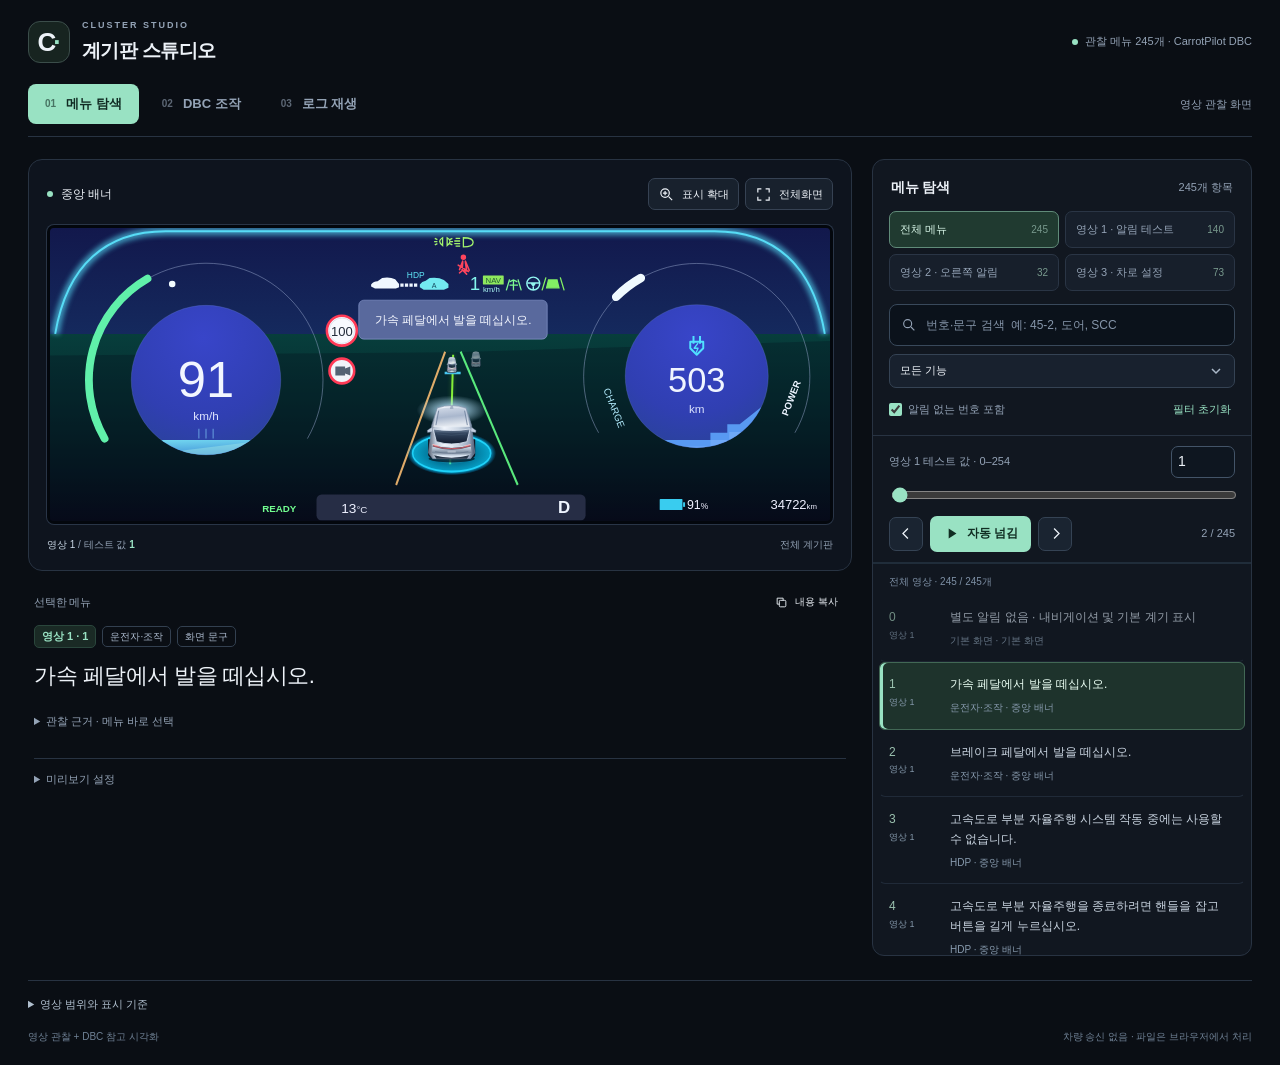
==== commit 269a4384: "Polish responsive controls and verify workspace interactions" ====
--- a/index.html
+++ b/index.html
@@ -1,5 +1,5 @@
 <!doctype html>
-<html lang="ko"><head><meta charset="utf-8"><meta name="viewport" content="width=device-width, initial-scale=1"><meta name="theme-color" content="#080e19"><title>계기판 전체 메뉴 미리보기</title><meta name="description" content="세 개의 촬영 영상에서 확인한 일반 경고, 주행 보조, HDP, 차로 설정을 번호별로 살펴보는 계기판 시뮬레이터."><style>*{box-sizing:border-box}
+<html lang="ko"><head><meta charset="utf-8"><meta name="viewport" content="width=device-width, initial-scale=1"><meta name="theme-color" content="#080e19"><title>계기판 스튜디오 · 메뉴 / DBC / CAN 로그</title><meta name="description" content="세 개의 촬영 영상에서 확인한 일반 경고, 주행 보조, HDP, 차로 설정을 번호별로 살펴보는 계기판 시뮬레이터."><style>*{box-sizing:border-box}
 :root{color-scheme:dark;--bg:#0a0e14;--panel:#111720;--line:#283342;--muted:#94a3b6;--text:#edf2f8;--accent:#99e2c3}
 body{margin:0;background:var(--bg);color:var(--text);font:14px/1.55 -apple-system,BlinkMacSystemFont,"Segoe UI","Malgun Gothic",sans-serif}
 button,input,select,textarea{font:inherit;color:inherit}button,select,summary{cursor:pointer}button{touch-action:manipulation}button:disabled{opacity:.35;cursor:default}
@@ -18,17 +18,17 @@
 .code-controls{border-top:1px solid var(--line);display:grid;grid-template-columns:1fr 64px;gap:6px 10px;padding:10px 16px 0;align-items:center}.code-controls label{font-size:11px;color:var(--muted)}.code-controls input[type=number]{width:64px;font-size:14px;padding:4px 6px}.code-controls input[type=range]{grid-column:1/-1}.code-controls small{display:none}.playback{display:flex;align-items:center;gap:7px;padding:10px 16px}.nav-btn{width:34px;height:34px;display:grid;place-items:center;border-radius:7px;border:1px solid #354354;background:#1a2431}.nav-btn:hover{background:#2a3848}.play-btn{border:0;border-radius:7px;background:var(--accent);color:#102d22;font-size:12px;font-weight:600;min-height:36px;padding:8px 13px;display:inline-flex;align-items:center;justify-content:center;gap:7px}.play-btn:hover{background:#b8f3d9}.position{margin-left:auto;font-size:11px;color:var(--muted);font-variant-numeric:tabular-nums}.play-progress{height:2px;background:#202d3a}.play-progress span{height:100%;width:0;display:block;background:var(--accent)}.play-progress .running{animation:play-progress 4.5s linear infinite}@keyframes play-progress{to{width:100%}}
 .filter-summary{margin:0;padding:10px 16px 6px;color:#7e90a5;font-size:10px}.message-list{max-height:440px;overflow:auto;overscroll-behavior:contain;scrollbar-width:thin;scrollbar-color:#3c5062 transparent;padding:0 6px 6px}.message-item{display:flex;align-items:flex-start;gap:9px;width:100%;border:1px solid transparent;border-bottom-color:#202a38;border-radius:6px;background:transparent;text-align:left;padding:12px 9px;color:#c9d4e0}.message-item:hover{background:#1b2836}.message-item[aria-current=true]{background:#1e332c;border-color:#426855;color:#ebfff4;box-shadow:inset 3px 0 var(--accent)}.item-code{flex:0 0 52px;font-size:12px;color:#9bc2af;font-variant-numeric:tabular-nums}.item-code small{display:block;color:#8599ab;font-size:9px;margin-top:2px}.item-text{font-size:12px;line-height:1.65;overflow-wrap:anywhere;word-break:keep-all}.item-text small{display:block;color:#879aad;font-size:10px;margin-top:5px}.navigation-item{opacity:.7}.empty-result{font-size:13px;color:var(--muted);padding:16px;line-height:1.8}
 .panel-intro{font-size:12px;color:var(--muted);padding:0 18px;margin:0 0 14px}.can-start{display:flex;align-items:center;justify-content:space-between;gap:8px;margin:0 16px 16px;padding-bottom:16px;border-bottom:1px solid var(--line)}.can-start>span{font-size:10px;color:#81948b}.can-start .ghost-btn{font-size:11px;background:#1b2b24;border-color:#345143;color:#c5e9d9}.quick-signals{display:grid;grid-template-columns:repeat(3,1fr);gap:6px;margin:0 16px 16px}.quick-signals button,.value-presets button{background:#192330;border:1px solid #354457;border-radius:6px;color:#bbcad9;font-size:11px;padding:8px 5px;min-height:34px}.quick-signals button:hover,.value-presets button:hover{background:#304438}.quick-signals button[aria-pressed=true],.value-presets button[aria-pressed=true]{color:#d9ffe9;border-color:#7baf98;background:#284a3a}.can-fields{margin:0 16px;display:grid;gap:10px}.can-fields label{font-size:11px;color:var(--muted)}.can-fields select{display:block;margin-top:5px}.can-fields .check-label{margin:0;font-size:10px}.signal-editor{margin:16px;border:1px solid #3c5148;background:#15251e;border-radius:10px;padding:14px}.signal-title{display:flex;justify-content:space-between;align-items:center;gap:8px}.signal-title strong{font-size:15px}.signal-title .type-badge{font-size:9px}.mono{font:10px/1.6 Consolas,monospace;color:#92b5a2;margin:3px 0 12px;overflow-wrap:anywhere}.select-label{display:block;color:var(--muted);font-size:11px;margin-bottom:6px}.select-label span{font-size:10px;color:#7d9b8d}.value-controls{display:grid;grid-template-columns:34px minmax(0,1fr) 34px 62px;gap:6px}.value-controls input{text-align:center;font-size:22px;height:44px}.value-controls .ghost-btn{padding:4px;background:#223a2d;border-color:#496453;font-size:20px}.value-presets{display:flex;flex-wrap:wrap;gap:5px;margin-top:12px}.value-presets button{font-size:10px;padding:6px 9px;min-height:30px}.signal-editor #can-value-label{font-size:11px;color:#a4c7b3;margin:12px 0 0;overflow-wrap:anywhere}.can-status{font-size:11px;line-height:1.8;color:#bbc9d7;background:#0e141e;border-left:2px solid #638f7a;margin:16px;padding:10px 12px;overflow-wrap:anywhere}.can-status.error{border-color:#fa9b83;color:#ffb3a0}.preview-toggle{display:flex;gap:7px;align-items:center;font-size:11px;color:var(--muted);margin:16px}.advanced{border-top:1px solid var(--line);font-size:11px;color:var(--muted)}.advanced summary{padding:13px 16px}.advanced-body{padding:0 16px 16px;overflow-wrap:anywhere}.advanced-body p{line-height:1.8}.advanced-body pre{white-space:pre-wrap;overflow-wrap:anywhere;font:10px/1.8 monospace}.advanced textarea{width:100%;display:block;background:#0b111a;border:1px solid #354354;border-radius:6px;padding:9px;font:11px/1.8 monospace;resize:vertical;margin:6px 0 9px}.can-table-wrap{max-height:350px;overflow:auto;margin-top:14px;border:1px solid var(--line);border-radius:6px}.can-table{border-collapse:collapse;width:100%;min-width:540px;font-size:10px;text-align:left}.can-table caption{text-align:left;padding:10px}.can-table td,.can-table th{padding:8px;border-bottom:1px solid var(--line)}.can-table th{background:#1c2938;position:sticky;top:0}.can-table tr.changed{background:#274737;color:#d5ffe8}.can-table td:first-child{font-family:monospace}
-.file-drop{display:block;margin:0 16px 16px;border:1px dashed #537664;background:#15251e;border-radius:9px;padding:16px;text-align:center;color:#d7efdf;font-size:13px;font-weight:600}.file-drop>span{display:block;font-size:10px;color:#96b4a2;font-weight:400;margin-top:3px}.file-drop input{width:100%;font-size:10px;margin-top:13px;color:var(--muted)}.file-drop input::file-selector-button{border:1px solid #567160;border-radius:5px;padding:6px 10px;background:#2a4133;color:#e5f7ec;cursor:pointer;margin-right:8px}.log-timeline{margin:0 16px 16px;padding:14px;background:#1a2430;border:1px solid #3a4758;border-radius:9px}.log-top{display:flex;align-items:center;justify-content:space-between;font-size:11px;color:var(--muted);margin-bottom:8px}.log-top label{display:flex;align-items:center;gap:6px}.log-top select{width:125px;font-size:11px;min-height:32px;padding-block:5px}.log-top strong{color:var(--accent);font-weight:500}.log-buttons{display:flex;justify-content:space-between;gap:6px;margin-top:8px}.log-buttons .ghost-btn{font-size:11px}.change-list{display:grid;grid-template-columns:1fr 1fr;gap:7px}.change-item{background:#16221d;border:1px solid #304b3d;border-radius:8px;padding:10px 12px;display:flex;justify-content:space-between;align-items:center;gap:10px}.change-item strong{font-size:12px;font-weight:500}.change-item small{display:block;font-size:9px;color:#8baa99;overflow-wrap:anywhere}.change-item span{color:#9ce4bb;white-space:nowrap;font-size:16px;font-variant-numeric:tabular-nums}.change-item span small{font-size:10px;color:#7b9987;display:inline}.muted{color:var(--muted);font-size:12px;grid-column:1/-1}.mapping-note{font-size:10px;color:#8da296;margin:12px 0 0}
+.file-drop{display:block;margin:0 16px 16px;border:1px dashed #537664;background:#15251e;border-radius:9px;padding:16px;text-align:center;color:#d7efdf;font-size:13px;font-weight:600}.file-drop>span{display:block;font-size:10px;color:#96b4a2;font-weight:400;margin-top:3px}.file-drop input{width:100%;font-size:10px;margin-top:13px;color:var(--muted)}.file-drop input::file-selector-button{border:1px solid #567160;border-radius:5px;padding:6px 10px;background:#2a4133;color:#e5f7ec;cursor:pointer;margin-right:8px}.log-timeline{margin:0 16px 16px;padding:14px;background:#1a2430;border:1px solid #3a4758;border-radius:9px}.log-top{display:flex;align-items:center;justify-content:space-between;font-size:11px;color:var(--muted);margin-bottom:8px}.log-top label{display:flex;align-items:center;gap:6px}.log-top select{width:125px;font-size:11px;min-height:32px;padding-block:5px}.log-top strong{color:var(--accent);font-weight:500}.log-buttons{display:flex;justify-content:space-between;gap:6px;margin-top:8px}.log-buttons .ghost-btn{font-size:11px}.log-help{font-size:10px;color:var(--muted);margin:10px 0 0;text-align:center}.change-list{display:grid;grid-template-columns:1fr 1fr;gap:7px}.change-item{background:#16221d;border:1px solid #304b3d;border-radius:8px;padding:10px 12px;display:flex;justify-content:space-between;align-items:center;gap:10px}.change-item strong{font-size:12px;font-weight:500}.change-item small{display:block;font-size:9px;color:#8baa99;overflow-wrap:anywhere}.change-item span{color:#9ce4bb;white-space:nowrap;font-size:16px;font-variant-numeric:tabular-nums}.change-item span small{font-size:10px;color:#7b9987;display:inline}.muted{color:var(--muted);font-size:12px;grid-column:1/-1}.mapping-note{font-size:10px;color:#8da296;margin:12px 0 0}
 .source-details{font-size:11px;color:var(--muted);margin-top:24px;border-top:1px solid var(--line);padding-top:15px}.source-details summary{color:#b0bfce}.source-details p{max-width:1050px;line-height:1.9}.inventory-line{display:flex;flex-wrap:wrap;gap:15px;font-size:11px}.footer{display:flex;justify-content:space-between;gap:12px;color:#6f8195;font-size:10px;margin-top:16px}.toast{position:fixed;bottom:24px;left:50%;transform:translate(-50%,14px);background:#d4efdf;color:#11291b;border-radius:8px;padding:10px 16px;max-width:calc(100vw - 24px);font-size:12px;opacity:0;pointer-events:none;transition:opacity .15s,transform .15s;z-index:30}.toast.visible{opacity:1;transform:translate(-50%,0)}.sr-only{position:absolute;width:1px;height:1px;padding:0;margin:-1px;overflow:hidden;clip:rect(0,0,0,0);white-space:nowrap;border:0}
 .cluster-wrap.motion .road-dashes{animation:flow 1.35s linear infinite}.cluster-wrap.motion .aura{animation:aura 3s ease-in-out infinite}.cluster-wrap.motion .lead-car{animation:float-car 4s ease-in-out infinite}@keyframes flow{to{stroke-dashoffset:-76}}@keyframes aura{50%{opacity:.65}}@keyframes float-car{50%{opacity:.82}}
 @media(min-width:1101px){.message-list{max-height:calc(100dvh - 540px);min-height:200px}.stage-card{padding:18px}.preview-column{top:22px}}
 @media(max-width:1100px){.app{padding:0 18px 20px}.workspace{grid-template-columns:minmax(0,1fr) 340px;gap:14px}.stage-card{padding:11px}.stage-actions .ghost-btn{font-size:10px;padding:5px 7px}.stage-heading strong{font-size:10px}.stage-actions svg{width:14px;height:14px}.current-text{font-size:19px}.change-list{grid-template-columns:1fr}.source-tag{font-size:10px}}
-@media(max-width:900px){.app{padding:0 16px 20px}.masthead{height:70px}.mode-nav{margin-bottom:14px}.workspace{display:block;position:relative}.preview-column{display:contents}.stage-card{position:sticky;top:0;z-index:5;box-shadow:0 8px 20px #0004}.preview-info{padding:14px 4px}.control-column{margin-top:4px}.cluster-svg{max-height:31vh;min-height:120px}.cluster-wrap.focused .cluster-svg{height:31vh;min-height:190px}.stage-heading strong{font-size:12px}.stage-actions .ghost-btn{font-size:11px}.preview-settings{margin-top:12px}.preview-settings summary{padding:8px 0}.current-text{font-size:18px}.message-panel{padding:0}.message-panel .panel-top{display:none}.current-meta{margin-bottom:7px}.selected-note{font-size:10px;margin:7px 0}.selection-details{margin-top:7px}.change-list{grid-template-columns:1fr 1fr}.bank-nav{grid-template-columns:repeat(4,minmax(0,1fr))}.message-list{max-height:410px}.can-fields{grid-template-columns:1fr 1fr}.check-label{grid-column:1/-1}.quick-signals{grid-template-columns:repeat(6,1fr)}.can-status{margin-top:12px}.source-details{margin-top:18px}}
+@media(max-width:900px){.app{padding:0 16px 20px}.masthead{height:70px}.mode-nav{margin-bottom:14px}.workspace{display:block;position:relative}.preview-column{display:contents}.stage-card{position:sticky;top:0;z-index:5;box-shadow:0 8px 20px #0004}.preview-info{padding:14px 4px}.control-column{margin-top:4px}.cluster-svg{max-height:31vh;min-height:120px}.cluster-wrap.focused .cluster-svg{height:31vh;min-height:190px}.stage-heading strong{font-size:12px}.stage-actions .ghost-btn{font-size:11px}.preview-settings{margin-top:12px}.preview-settings summary{padding:8px 0}.current-text{font-size:18px}.message-panel{padding:0}.message-panel .panel-top{display:flex}.current-meta{margin-bottom:7px}.selected-note{font-size:10px;margin:7px 0}.selection-details{margin-top:7px}.change-list{grid-template-columns:1fr 1fr}.bank-nav{grid-template-columns:repeat(4,minmax(0,1fr))}.message-list{max-height:410px}.can-fields{grid-template-columns:1fr 1fr}.check-label{grid-column:1/-1}.quick-signals{grid-template-columns:repeat(6,1fr)}.can-status{margin-top:12px}.source-details{margin-top:18px}}
 @media(max-width:600px){.app{padding:0 10px 18px}.masthead{height:65px}.brand-symbol{width:35px;height:35px;font-size:23px;border-radius:9px}.brand{gap:9px}h1{font-size:17px}.eyebrow{font-size:8px}.source-tag{display:none}.mode-nav{gap:4px;margin-bottom:10px;padding-bottom:10px}.mode-nav button{flex:1;justify-content:center;padding:9px 6px;font-size:12px;gap:5px}.mode-number{font-size:9px}.workspace-status{display:none}.stage-card{padding:9px;border-radius:10px;top:0}.stage-toolbar{margin-bottom:9px;gap:6px}.stage-heading strong{font-size:10px}.stage-actions{gap:4px}.stage-actions .ghost-btn{font-size:10px;min-height:28px;padding:4px 6px;gap:4px}.stage-actions svg{width:12px;height:12px}.stage-caption{margin-top:8px;font-size:9px}.cluster-wrap{border-width:2px}.cluster-svg{max-height:27vh}.cluster-wrap.focused .cluster-svg{height:27vh;min-height:160px}.preview-info{padding:12px 3px}.current-text{font-size:16px}.current-meta{gap:4px}.type-badge,.code-badge{font-size:9px}.selected-note{line-height:1.6}.preview-settings{margin:10px 0 0}.bank-nav{grid-template-columns:1fr 1fr}.quick-signals{grid-template-columns:repeat(3,1fr)}.can-fields{grid-template-columns:1fr}.change-list{grid-template-columns:1fr 1fr}.change-item{padding:8px;display:block}.change-item strong{font-size:11px}.change-item span{font-size:16px;display:block;margin-top:4px}.change-item span small{display:inline}.footer{display:block;font-size:9px}.footer span{display:block;margin-top:3px}.drive-controls{gap:7px}.drive-controls .ghost-btn{font-size:10px;padding:6px}.speed-label{font-size:10px}.speed-label strong{font-size:14px}}
 @media(prefers-reduced-motion:reduce){*,*::before,*::after{animation:none!important;transition:none!important}}
 </style></head>
 <body><div class="app" id="cluster-app" data-mode="menu">
-<header class="masthead"><a class="brand" href="#" aria-label="계기판 스튜디오 처음으로"><span class="brand-symbol" aria-hidden="true">C<span>·</span></span><div><p class="eyebrow">CLUSTER STUDIO</p><h1>계기판 스튜디오</h1></div></a><span class="source-tag"><span class="source-dot"></span>영상 245개 메뉴 · CarrotPilot DBC</span></header>
+<header class="masthead"><a class="brand" href="#" aria-label="계기판 스튜디오 처음으로"><span class="brand-symbol" aria-hidden="true">C<span>·</span></span><div><p class="eyebrow">CLUSTER STUDIO</p><h1>계기판 스튜디오</h1></div></a><span class="source-tag"><span class="source-dot"></span>관찰 메뉴 245개 · CarrotPilot DBC</span></header>
 <nav class="mode-nav" aria-label="작업 모드"><button type="button" data-mode="menu" aria-pressed="true"><span class="mode-number">01</span> 메뉴 탐색</button><button type="button" data-mode="dbc" aria-pressed="false"><span class="mode-number">02</span> DBC 조작</button><button type="button" data-mode="log" aria-pressed="false"><span class="mode-number">03</span> 로그 재생</button><span class="workspace-status" id="workspace-status">영상 관찰 화면</span></nav>
 <main class="workspace"><div class="preview-column"><section class="stage-card" id="stage-card" aria-label="계기판 미리보기"><div class="stage-toolbar"><div class="stage-heading"><span class="live-dot" aria-hidden="true"></span><strong id="surface-title">중앙 배너</strong></div><div class="stage-actions"><button class="ghost-btn" type="button" id="focus-btn" aria-pressed="false"><svg viewBox="0 0 24 24" fill="none" stroke="currentColor" stroke-width="1.7" aria-hidden="true"><circle cx="10" cy="10" r="6"/><path d="m15 15 5 5M7 10h6m-3-3v6"/></svg><span>표시 확대</span></button><button class="ghost-btn" type="button" id="fullscreen-btn" aria-label="계기판 전체화면"><svg viewBox="0 0 24 24" fill="none" stroke="currentColor" stroke-width="1.7" aria-hidden="true"><path d="M4 9V4h5m6 0h5v5m0 6v5h-5M9 20H4v-5"/></svg><span>전체화면</span></button></div></div><div class="cluster-wrap" id="cluster-wrap"><svg class="cluster-svg" id="cluster-svg" viewBox="0 0 1200 450" role="img" aria-labelledby="cluster-title cluster-desc">
         <title id="cluster-title">전체 메뉴 계기판 미리보기</title><desc id="cluster-desc">영상에서 확인한 메뉴의 계기판 표시 예시입니다.</desc>
@@ -150,7 +150,7 @@
         </g>
       </svg></div><div class="stage-caption"><span><span class="caption-key" id="stage-source">영상 1</span> / <span id="value-label">테스트 값</span> <strong class="caption-code" id="stage-code">—</strong></span><span class="secondary-caption">영상 기반 참고 화면</span><span id="zoom-caption">전체 계기판</span></div></section>
 <div class="preview-info"><section class="message-panel" aria-labelledby="selected-heading"><div class="panel-top"><h2 id="selected-heading">선택한 메뉴</h2><button class="ghost-btn" id="copy-btn" type="button"><svg viewBox="0 0 24 24" fill="none" stroke="currentColor" stroke-width="1.7" aria-hidden="true"><rect x="8" y="8" width="12" height="12" rx="2"/><path d="M15 8V4H4v11h4"/></svg>내용 복사</button></div><div class="selection"><div class="current-meta"><span class="code-badge" id="selected-code">—</span><span class="type-badge" id="selected-group"></span><span class="type-badge" id="selected-kind"></span></div><p class="current-text" id="current-text" aria-live="polite"></p><p class="selected-note" id="selected-note"></p><details class="selection-details"><summary>관찰 근거 · 메뉴 바로 선택</summary><label class="select-label" for="message-select">번호나 내용을 선택하면 계기판 표시가 바뀝니다.</label><select id="message-select" aria-label="계기판 메뉴 선택"></select><div class="source-line"><span id="source-file"></span><span class="dot">·</span><span id="source-time"></span><span class="dot">·</span><span id="source-surface"></span></div></details></div>
-</section><section class="change-panel" id="change-panel" hidden><div class="panel-top"><h2>바뀐 신호</h2><span class="count" id="change-count">0개</span></div><div id="can-changes" class="change-list"><p class="muted">신호를 적용하거나 예제 프레임을 넘겨 보세요.</p></div><p class="mapping-note">참고 시각화 · 실차 동작과의 대응은 미검증</p></section><details class="preview-settings"><summary>미리보기 설정</summary><div class="drive-controls"><label class="speed-label" for="speed-range"><span>모의 주행속도</span><strong id="speed-control-value">91</strong><small>km/h</small></label><input type="range" min="0" max="130" value="91" step="1" id="speed-range" aria-label="모의 주행속도"><button type="button" class="ghost-btn" id="motion-btn" aria-pressed="false">차로 움직임</button></div></details></div></div><aside class="control-column" aria-label="계기판 조작"><section id="mode-menu-panel" class="browse-panel" aria-labelledby="list-heading"><div class="panel-top"><h2 id="list-heading">메뉴 탐색</h2><span class="count" id="list-count"></span></div><nav class="bank-nav" role="tablist" aria-label="원본 영상 선택"><button type="button" class="bank-tab" data-bank="all" role="tab" aria-selected="true"><span>전체 메뉴</span><span class="bank-count" data-bank="all">—</span></button><button type="button" class="bank-tab" data-bank="v1" role="tab" aria-selected="false"><span>영상 1 · 중앙 알림</span><span class="bank-count" data-bank="v1">—</span></button><button type="button" class="bank-tab" data-bank="v2" role="tab" aria-selected="false"><span>영상 2 · 오른쪽 알림</span><span class="bank-count" data-bank="v2">—</span></button><button type="button" class="bank-tab" data-bank="lanes" role="tab" aria-selected="false"><span>영상 3 · 차로 설정</span><span class="bank-count" data-bank="lanes">—</span></button></nav><div class="browse-search"><div class="search-field"><svg viewBox="0 0 24 24" fill="none" stroke-width="1.7" aria-hidden="true"><circle cx="10" cy="10" r="6"/><path d="m15 15 5 5"/></svg><input class="search-input" id="search-input" type="search" placeholder="번호·문구 검색  예: 45-2, 도어, SCC" aria-label="번호 또는 문구 검색"></div><div class="filter-row"><select id="category-select" aria-label="기능별 분류"><option value="all">모든 기능</option></select></div><div class="filter-options"><label><input type="checkbox" id="include-empty" checked>알림 없는 번호 포함</label><button type="button" id="reset-filters" class="text-btn">필터 초기화</button></div></div><div class="code-controls" id="code-controls"><label for="code-input" id="code-range-label">영상 테스트 값</label><input type="number" id="code-input" min="0" max="254" value="1" aria-label="테스트 번호 직접 입력"><input type="range" id="code-range" min="0" max="254" value="1" step="1" aria-label="테스트 번호 조절"><small>숫자를 한 칸씩 바꿔서 확인할 수 있습니다.</small></div>
+</section><section class="change-panel" id="change-panel" hidden><div class="panel-top"><h2>바뀐 신호</h2><span class="count" id="change-count">0개</span></div><div id="can-changes" class="change-list"><p class="muted">신호를 적용하거나 예제 프레임을 넘겨 보세요.</p></div><p class="mapping-note">참고 시각화 · 실차 동작과의 대응은 미검증</p></section><details class="preview-settings"><summary>미리보기 설정</summary><div class="drive-controls"><label class="speed-label" for="speed-range"><span>모의 주행속도</span><strong id="speed-control-value">91</strong><small>km/h</small></label><input type="range" min="0" max="130" value="91" step="1" id="speed-range" aria-label="모의 주행속도"><button type="button" class="ghost-btn" id="motion-btn" aria-pressed="false">차로 움직임</button></div></details></div></div><aside class="control-column" aria-label="계기판 조작"><section id="mode-menu-panel" class="browse-panel" aria-labelledby="list-heading"><div class="panel-top"><h2 id="list-heading">메뉴 탐색</h2><span class="count" id="list-count"></span></div><nav class="bank-nav" role="tablist" aria-label="원본 영상 선택"><button type="button" class="bank-tab" data-bank="all" role="tab" aria-selected="true"><span>전체 메뉴</span><span class="bank-count" data-bank="all">—</span></button><button type="button" class="bank-tab" data-bank="v1" role="tab" aria-selected="false"><span>영상 1 · 알림 테스트</span><span class="bank-count" data-bank="v1">—</span></button><button type="button" class="bank-tab" data-bank="v2" role="tab" aria-selected="false"><span>영상 2 · 오른쪽 알림</span><span class="bank-count" data-bank="v2">—</span></button><button type="button" class="bank-tab" data-bank="lanes" role="tab" aria-selected="false"><span>영상 3 · 차로 설정</span><span class="bank-count" data-bank="lanes">—</span></button></nav><div class="browse-search"><div class="search-field"><svg viewBox="0 0 24 24" fill="none" stroke-width="1.7" aria-hidden="true"><circle cx="10" cy="10" r="6"/><path d="m15 15 5 5"/></svg><input class="search-input" id="search-input" type="search" placeholder="번호·문구 검색  예: 45-2, 도어, SCC" aria-label="번호 또는 문구 검색"></div><div class="filter-row"><select id="category-select" aria-label="기능별 분류"><option value="all">모든 기능</option></select></div><div class="filter-options"><label><input type="checkbox" id="include-empty" checked>알림 없는 번호 포함</label><button type="button" id="reset-filters" class="text-btn">필터 초기화</button></div></div><div class="code-controls" id="code-controls"><label for="code-input" id="code-range-label">영상 테스트 값</label><input type="number" id="code-input" min="0" max="254" value="1" aria-label="테스트 번호 직접 입력"><input type="range" id="code-range" min="0" max="254" value="1" step="1" aria-label="테스트 번호 조절"><small>숫자를 한 칸씩 바꿔서 확인할 수 있습니다.</small></div>
 <div class="playback"><button type="button" class="nav-btn" id="prev-btn" aria-label="이전 메뉴"><svg viewBox="0 0 24 24" fill="none" stroke="currentColor" stroke-width="1.8" aria-hidden="true"><path d="m14 5-7 7 7 7"/></svg></button><button type="button" class="play-btn" id="play-btn" aria-pressed="false"><svg id="play-svg" viewBox="0 0 24 24" fill="currentColor" aria-hidden="true"><path d="m8 5 11 7-11 7Z"/></svg><span id="play-label">자동 넘김</span></button><button type="button" class="nav-btn" id="next-btn" aria-label="다음 메뉴"><svg viewBox="0 0 24 24" fill="none" stroke="currentColor" stroke-width="1.8" aria-hidden="true"><path d="m10 5 7 7-7 7"/></svg></button><span class="position" id="position">—</span></div><div class="play-progress" aria-hidden="true"><span id="play-progress"></span></div>
 <p class="filter-summary" id="filter-summary"></p><div class="message-list" id="message-list" role="tabpanel" aria-label="선택 가능한 전체 메뉴"></div></section><section class="can-panel" id="can-panel" aria-labelledby="can-heading" hidden>
   <div class="panel-top"><div><p class="eyebrow">CARROTPILOT</p><h2 id="can-heading">DBC 신호 조작</h2></div><button type="button" class="text-btn" id="can-clear">초기화</button></div>
@@ -158,7 +158,7 @@
   <div class="can-start"><button type="button" class="ghost-btn" id="can-demo">예제 4프레임 열기 <span aria-hidden="true">↗</span></button><span>합성 데이터</span></div>
   <div id="log-controls" hidden>
     <label class="file-drop">CAN 로그 불러오기 <span>candump · JSONL / 최대 4 MB</span><input type="file" id="can-file" accept=".log,.txt,.jsonl" aria-label="로그 파일"></label>
-    <div class="log-timeline"><div class="log-top"><label>버스 <select id="can-bus" disabled></select></label><strong id="can-frame-count">0 / 0</strong></div><input type="range" id="can-frame" min="0" max="0" value="0" disabled aria-label="CAN 로그 프레임"><div class="log-buttons"><button class="ghost-btn" type="button" id="can-prev" disabled>← 이전</button><button class="play-btn" type="button" id="can-play" disabled aria-pressed="false">자동 재생</button><button class="ghost-btn" type="button" id="can-next" disabled>다음 →</button></div></div>
+    <div class="log-timeline"><div class="log-top"><label>버스 <select id="can-bus" disabled></select></label><strong id="can-frame-count">0 / 0</strong></div><input type="range" id="can-frame" min="0" max="0" value="0" disabled aria-label="CAN 로그 프레임"><div class="log-buttons"><button class="ghost-btn" type="button" id="can-prev" disabled>← 이전</button><button class="play-btn" type="button" id="can-play" disabled aria-pressed="false">자동 재생</button><button class="ghost-btn" type="button" id="can-next" disabled>다음 →</button></div><p class="log-help">자동 재생은 1초 간격입니다.</p></div>
   </div>
   <div id="signal-controls">
     <div class="quick-signals" aria-label="자주 쓰는 신호">
@@ -3001,7 +3001,7 @@
       const row=document.createElement('div');row.className='change-item';const label=document.createElement('div'),title=document.createElement('strong'),key=document.createElement('small'),value=document.createElement('span'),before=document.createElement('small');
       title.textContent=names[s.name]||s.name;key.textContent=s.name+(mapped?' · 참고 시각화':' · 값만 확인');label.append(title,key);before.textContent=old.raw+' → ';value.append(before,document.createTextNode(v.raw));row.append(label,value);$('can-changes').appendChild(row);
     });
-    if(!changes.length){const p=document.createElement('p');p.className='muted';p.textContent=Object.keys(state).length?'직전 같은 메시지와 달라진 값이 없습니다.':'신호를 적용하거나 예제 프레임을 넘겨 보세요.';$('can-changes').appendChild(p);}
+    if(!changes.length){const p=document.createElement('p');p.className='muted';p.textContent=!state[m.address]?'신호를 적용하거나 예제 프레임을 넘겨 보세요.':!previous[m.address]?'첫 수신 프레임입니다. 다음 같은 메시지부터 값을 비교합니다.':'직전 같은 메시지와 달라진 값이 없습니다.';$('can-changes').appendChild(p);}
     $('can-hex').value=can.hex(payload());showSignal();
   }
   function chooseMessage(preferred){
@@ -3022,6 +3022,7 @@
   }
   function selectFrame(index){
     if(!filteredFrames.length)return;
+    $('can-status').classList.remove('error');
     position=Math.max(0,Math.min(index,filteredFrames.length-1));payloads={};state={};previous={};
     for(let i=0;i<=position;i++){
       const f=filteredFrames[i],m=schema.messages.find(m=>m.address===f.address);
@@ -3038,7 +3039,7 @@
     $('can-status').textContent+=' · 지원 외 메시지 '+parsed.skipped+'개 제외';
   }
   schema.messages.forEach(m=>option($('can-message'),m.address,'0x'+m.address.toString(16).toUpperCase()+' · '+m.name));
-  document.querySelectorAll('.mode-nav button').forEach(b=>b.addEventListener('click',()=>setMode(b.dataset.mode)));
+  document.querySelectorAll('.mode-nav button').forEach(b=>b.addEventListener('click',()=>{setMode(b.dataset.mode);if(mode==='log'&&filteredFrames.length)selectFrame(position);}));
   $('can-message').addEventListener('change',()=>chooseMessage());$('can-signal').addEventListener('change',showSignal);
   $('can-mapped').addEventListener('change',()=>chooseMessage($('can-signal').value));
   document.querySelectorAll('.quick-signals button').forEach(b=>b.addEventListener('click',()=>{$('can-message').value=353;chooseMessage(b.dataset.signal);}));
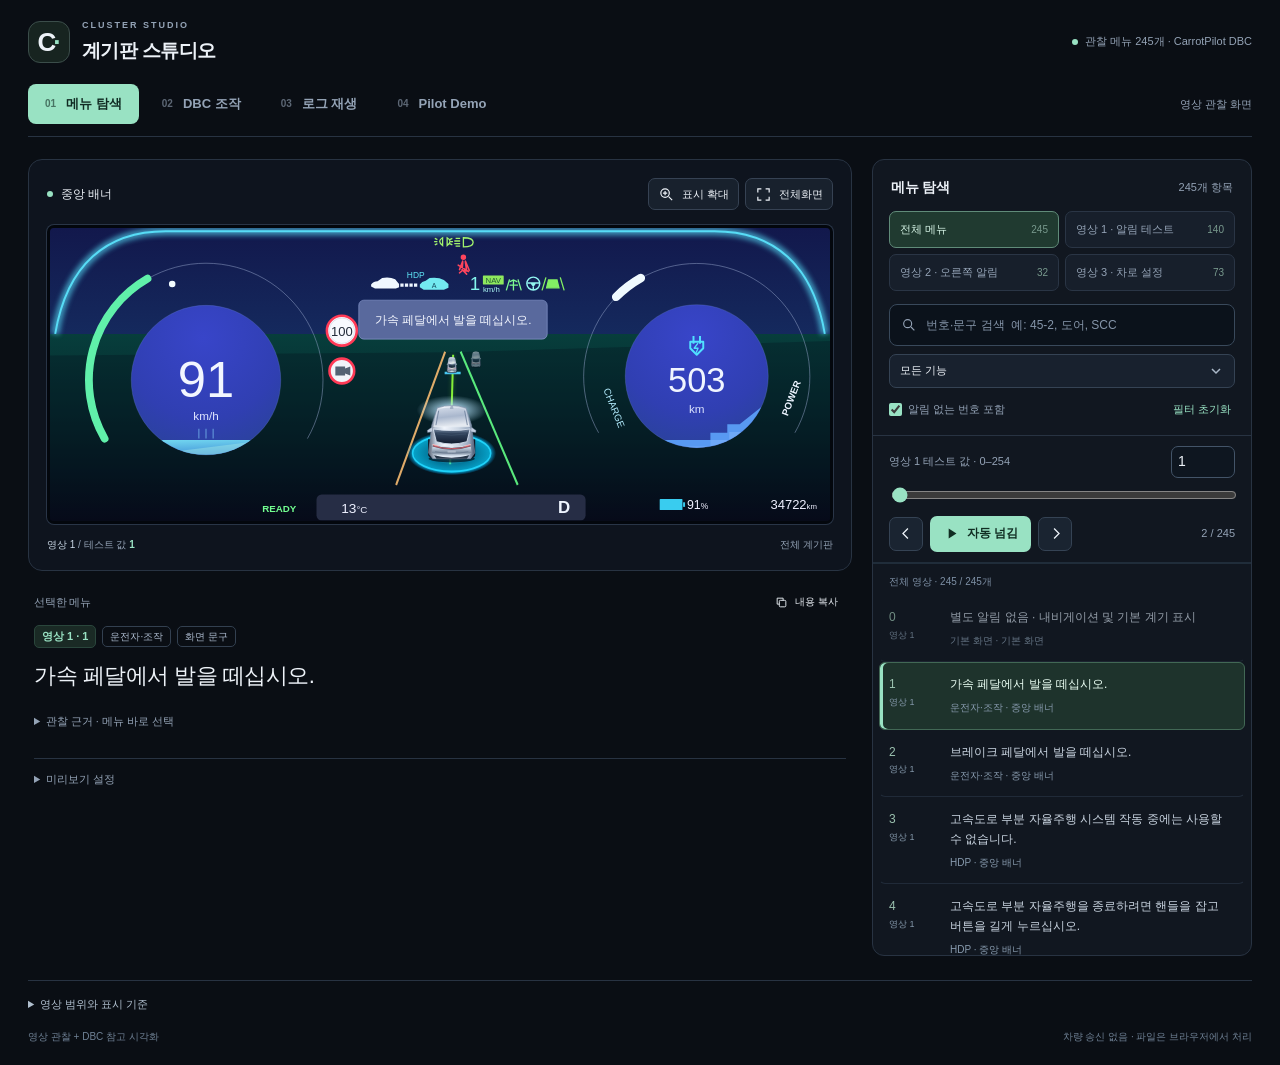
==== commit 5db3a46e: "Connect Pilot Demo settings to cluster signal preview" ====
--- a/index.html
+++ b/index.html
@@ -26,10 +26,16 @@
 @media(max-width:900px){.app{padding:0 16px 20px}.masthead{height:70px}.mode-nav{margin-bottom:14px}.workspace{display:block;position:relative}.preview-column{display:contents}.stage-card{position:sticky;top:0;z-index:5;box-shadow:0 8px 20px #0004}.preview-info{padding:14px 4px}.control-column{margin-top:4px}.cluster-svg{max-height:31vh;min-height:120px}.cluster-wrap.focused .cluster-svg{height:31vh;min-height:190px}.stage-heading strong{font-size:12px}.stage-actions .ghost-btn{font-size:11px}.preview-settings{margin-top:12px}.preview-settings summary{padding:8px 0}.current-text{font-size:18px}.message-panel{padding:0}.message-panel .panel-top{display:flex}.current-meta{margin-bottom:7px}.selected-note{font-size:10px;margin:7px 0}.selection-details{margin-top:7px}.change-list{grid-template-columns:1fr 1fr}.bank-nav{grid-template-columns:repeat(4,minmax(0,1fr))}.message-list{max-height:410px}.can-fields{grid-template-columns:1fr 1fr}.check-label{grid-column:1/-1}.quick-signals{grid-template-columns:repeat(6,1fr)}.can-status{margin-top:12px}.source-details{margin-top:18px}}
 @media(max-width:600px){.app{padding:0 10px 18px}.masthead{height:65px}.brand-symbol{width:35px;height:35px;font-size:23px;border-radius:9px}.brand{gap:9px}h1{font-size:17px}.eyebrow{font-size:8px}.source-tag{display:none}.mode-nav{gap:4px;margin-bottom:10px;padding-bottom:10px}.mode-nav button{flex:1;justify-content:center;padding:9px 6px;font-size:12px;gap:5px}.mode-number{font-size:9px}.workspace-status{display:none}.stage-card{padding:9px;border-radius:10px;top:0}.stage-toolbar{margin-bottom:9px;gap:6px}.stage-heading strong{font-size:10px}.stage-actions{gap:4px}.stage-actions .ghost-btn{font-size:10px;min-height:28px;padding:4px 6px;gap:4px}.stage-actions svg{width:12px;height:12px}.stage-caption{margin-top:8px;font-size:9px}.cluster-wrap{border-width:2px}.cluster-svg{max-height:27vh}.cluster-wrap.focused .cluster-svg{height:27vh;min-height:160px}.preview-info{padding:12px 3px}.current-text{font-size:16px}.current-meta{gap:4px}.type-badge,.code-badge{font-size:9px}.selected-note{line-height:1.6}.preview-settings{margin:10px 0 0}.bank-nav{grid-template-columns:1fr 1fr}.quick-signals{grid-template-columns:repeat(3,1fr)}.can-fields{grid-template-columns:1fr}.change-list{grid-template-columns:1fr 1fr}.change-item{padding:8px;display:block}.change-item strong{font-size:11px}.change-item span{font-size:16px;display:block;margin-top:4px}.change-item span small{display:inline}.footer{display:block;font-size:9px}.footer span{display:block;margin-top:3px}.drive-controls{gap:7px}.drive-controls .ghost-btn{font-size:10px;padding:6px}.speed-label{font-size:10px}.speed-label strong{font-size:14px}}
 @media(prefers-reduced-motion:reduce){*,*::before,*::after{animation:none!important;transition:none!important}}
+
+/* Pilot Demo is loaded only when its workspace is selected. */
+.app[data-mode=pilot] .workspace{grid-template-columns:minmax(0,1fr) minmax(430px,.85fr)}
+.pilot-controls{display:grid;grid-template-columns:1fr 1fr auto;align-items:end;gap:9px;margin:12px 16px}.pilot-controls label{font-size:11px;color:var(--muted)}.pilot-controls input{display:block;width:100%;margin-top:5px;min-height:39px}.pilot-controls button{min-height:39px}.pilot-hint{font-size:10px;color:var(--muted);margin:0 16px;line-height:1.8}.pilot-effect{margin:12px 16px;color:var(--accent);font-size:12px;overflow-wrap:anywhere}.pilot-links{display:flex;justify-content:space-between;gap:10px;margin:12px 16px;font-size:10px;color:var(--muted);overflow-wrap:anywhere}#pilot-frame{display:block;width:100%;height:680px;border:0;border-top:1px solid var(--line);background:#111}#pilot-panel>.mapping-note{margin:12px 16px}
+@media(max-width:900px){.app[data-mode=pilot] .workspace{display:block}.mode-nav .workspace-status{display:none}}
+@media(max-width:600px){.mode-nav button{font-size:11px;gap:3px;padding-inline:3px}.mode-number{display:none}.pilot-controls{grid-template-columns:1fr 1fr}.pilot-controls button{grid-column:1/-1}#pilot-frame{height:620px}}
 </style></head>
 <body><div class="app" id="cluster-app" data-mode="menu">
 <header class="masthead"><a class="brand" href="#" aria-label="계기판 스튜디오 처음으로"><span class="brand-symbol" aria-hidden="true">C<span>·</span></span><div><p class="eyebrow">CLUSTER STUDIO</p><h1>계기판 스튜디오</h1></div></a><span class="source-tag"><span class="source-dot"></span>관찰 메뉴 245개 · CarrotPilot DBC</span></header>
-<nav class="mode-nav" aria-label="작업 모드"><button type="button" data-mode="menu" aria-pressed="true"><span class="mode-number">01</span> 메뉴 탐색</button><button type="button" data-mode="dbc" aria-pressed="false"><span class="mode-number">02</span> DBC 조작</button><button type="button" data-mode="log" aria-pressed="false"><span class="mode-number">03</span> 로그 재생</button><span class="workspace-status" id="workspace-status">영상 관찰 화면</span></nav>
+<nav class="mode-nav" aria-label="작업 모드"><button type="button" data-mode="menu" aria-pressed="true"><span class="mode-number">01</span> 메뉴 탐색</button><button type="button" data-mode="dbc" aria-pressed="false"><span class="mode-number">02</span> DBC 조작</button><button type="button" data-mode="log" aria-pressed="false"><span class="mode-number">03</span> 로그 재생</button><button type="button" data-mode="pilot" aria-pressed="false"><span class="mode-number">04</span> Pilot Demo</button><span class="workspace-status" id="workspace-status">영상 관찰 화면</span></nav>
 <main class="workspace"><div class="preview-column"><section class="stage-card" id="stage-card" aria-label="계기판 미리보기"><div class="stage-toolbar"><div class="stage-heading"><span class="live-dot" aria-hidden="true"></span><strong id="surface-title">중앙 배너</strong></div><div class="stage-actions"><button class="ghost-btn" type="button" id="focus-btn" aria-pressed="false"><svg viewBox="0 0 24 24" fill="none" stroke="currentColor" stroke-width="1.7" aria-hidden="true"><circle cx="10" cy="10" r="6"/><path d="m15 15 5 5M7 10h6m-3-3v6"/></svg><span>표시 확대</span></button><button class="ghost-btn" type="button" id="fullscreen-btn" aria-label="계기판 전체화면"><svg viewBox="0 0 24 24" fill="none" stroke="currentColor" stroke-width="1.7" aria-hidden="true"><path d="M4 9V4h5m6 0h5v5m0 6v5h-5M9 20H4v-5"/></svg><span>전체화면</span></button></div></div><div class="cluster-wrap" id="cluster-wrap"><svg class="cluster-svg" id="cluster-svg" viewBox="0 0 1200 450" role="img" aria-labelledby="cluster-title cluster-desc">
         <title id="cluster-title">전체 메뉴 계기판 미리보기</title><desc id="cluster-desc">영상에서 확인한 메뉴의 계기판 표시 예시입니다.</desc>
         <defs>
@@ -172,6 +178,15 @@
   <details class="advanced"><summary>신호 표 · 원시 프레임</summary><div class="advanced-body"><p id="can-definition" class="can-description"></p><label>CAN 데이터 · 16진수<textarea id="can-hex" rows="3" spellcheck="false"></textarea></label><button type="button" class="ghost-btn" id="can-decode">프레임 읽기</button><div class="can-table-wrap"><table class="can-table"><caption>현재 메시지 · 강조 행은 변경된 신호</caption><thead><tr><th>신호 / 메뉴</th><th>이전 → 현재</th><th>환산 / DBC 설명</th><th>화면</th></tr></thead><tbody id="can-values"></tbody></table></div></div></details>
   <details class="advanced"><summary>지원 형식과 해석 범위</summary><div class="advanced-body"><p>파일은 이 브라우저 안에서만 읽습니다. 차량에 전송하지 않습니다. 최대 4 MB / 지원 프레임 20,000개. rlog.zst는 직접 읽지 않습니다.</p><pre>(123.45) can0 161##1…64자리 HEX…
 {"time":123.45,"bus":0,"address":353,"data":"…64자리 HEX…"}</pre><p>ALERTS_4·ALERTS_5는 DBC 열거값과 같은 번호의 영상 문구를 대조한 참고 표시입니다. 실차 대응 확정이 아닙니다. 40–44·49–51의 영상 매핑 미확정, 52번 번호 추정을 유지합니다. 위치 비율은 시연용입니다. CRC·카운터는 검증하거나 갱신하지 않습니다.</p><p id="can-source"></p></div></details>
+</section><section id="pilot-panel" class="can-panel" hidden>
+<div class="panel-top"><div><p class="eyebrow">PILOT DEMO</p><h2>데모와 계기판 함께 보기</h2></div><button id="pilot-reconnect" class="text-btn" type="button">다시 연결</button></div>
+<p class="panel-intro">표시 테스트의 칸·값을 바꾸면 옆 계기판에 반영됩니다. 다른 주행 설정은 데모에서만 바뀝니다.</p>
+<div class="pilot-controls"><label for="pilot-field">테스트 칸<input id="pilot-field" type="number" step="1" min="-1" max="173" value="45" required></label><label for="pilot-value">테스트 값<input id="pilot-value" type="number" step="1" min="-4" max="4095" value="8" required></label><button type="button" id="pilot-apply" class="play-btn" disabled>데모에 적용</button></div>
+<p class="pilot-hint">예: 칸 45 / 값 8 → 왼쪽 점선 · 칸 21 / 값 240 → 연료 알림</p>
+<p id="pilot-status" class="can-status" role="status">연결 대기 중</p><p id="pilot-effect" class="pilot-effect" aria-live="polite">신호 한 개를 적용한 합성 프레임으로 비교합니다.</p>
+<div class="pilot-links"><span id="pilot-source">개발 버전</span><a href="https://demopilot.joongyu.co.kr/dev/" target="_blank" rel="noopener">데모 새 창 ↗</a></div>
+<iframe id="pilot-frame" title="Pilot Demo 설정 화면" sandbox="allow-scripts allow-same-origin allow-forms allow-modals allow-downloads allow-popups"></iframe>
+<p class="mapping-note">인터넷 연결 필요 · 설정은 데모 브라우저에 저장 · 차량 송신 없음</p>
 </section></aside></main><details class="source-details"><summary>영상 범위와 표시 기준</summary><p><strong>포함한 범위</strong> — IMG_4952.mp4의 시험 값 0–254, IMG_4953.mp4의 시험 값 0–31, IMG_4955.mp4에서 확인한 차로 설정과 화면 변화를 담았습니다. 같은 기본 화면이 이어지는 구간은 목록에서 묶었으며, 숫자 입력으로 각 값을 선택할 수 있습니다.</p><p><strong>번호의 의미</strong> — 영상 1·2는 계기판 중앙의 작은 시험 숫자, 영상 3은 판독 가능한 휴대폰 메뉴·설정 값입니다. 서로 다른 번호 체계입니다. 확인되지 않은 휴대폰 메뉴에 40번 등을 임의로 붙이지 않았습니다. 번호가 읽히지 않는 변화는 ‘미확인’ 항목으로 남겼습니다.</p><p><strong>문구와 그래픽</strong> — 실제로 읽힌 문구는 원문을 유지했습니다. 차로 설정 설명은 화면 변화에 대한 해석이며 계기판 경고 문구가 아닙니다. 차선 위치·이동량과 카메라 화면은 변화를 보기 위한 도식입니다. 일부 경고·카메라는 해당 값과 같은 순간에 관찰되었으며, 번호와의 직접 연동까지 확인된 것은 아닙니다.</p><p>영상에 별도 알림이 없는 번호도 포함했습니다. 이는 해당 기능이 없다는 뜻이 아닙니다. 내비게이션 거리·목적지와 주변 차량은 주행에 따라 달라지므로 미리보기에서는 대표 그래픽을 사용합니다. 실제 차량의 작동 속도 기준을 나타내는 화면이 아닙니다. 기본 배경·차선 색·등화·안전벨트 아이콘은 추가로 제공된 계기판 사진의 대표 상태입니다. 1번 장면의 카메라 표지도 사진에서 함께 관찰된 표시이며, 번호가 해당 표시를 발생시켰다는 뜻이 아닙니다. 차량 도형은 직접 그린 SVG로 제조사 원본 3D 자산이 아닙니다.</p><p class="inventory-line"><span>전체 <strong id="total-count">—</strong>개 항목</span><span>문구 <strong id="message-count">—</strong></span><span>차로·화면 변화 <strong id="graphic-count">—</strong></span><span>알림 없는 구간 <strong id="empty-count">—</strong></span></p></details>
 <footer class="footer"><span>영상 관찰 + DBC 참고 시각화</span><span>차량 송신 없음 · 파일은 브라우저에서 처리</span></footer></div><div class="toast" id="toast" role="status"></div><script id="message-data" type="application/json">[{"id":"v1-navigation-0","bank":"v1","source":"IMG_4952.mp4","code":"0","codes":[0],"kind":"navigation","surface":"center","text":"별도 알림 없음 · 내비게이션 및 기본 계기 표시","category":"기본 화면","timeSeconds":7,"icon":"navigation-route","confidence":"confirmed","notes":"해당 프레임에서 별도 텍스트 알림이 보이지 않습니다. 내비게이션 거리·목적지는 주행에 따라 바뀝니다.","tags":["내비게이션 기본 표시",""]},{"id":"v1-message-1","bank":"v1","source":"IMG_4952.mp4","code":"1","codes":[1],"kind":"message","surface":"center","text":"가속 페달에서 발을 떼십시오.","category":"운전자·조작","timeSeconds":8,"icon":"none","confidence":"confirmed","notes":"","tags":["페달 조작",""]},{"id":"v1-message-2","bank":"v1","source":"IMG_4952.mp4","code":"2","codes":[2],"kind":"message","surface":"center","text":"브레이크 페달에서 발을 떼십시오.","category":"운전자·조작","timeSeconds":9,"icon":"none","confidence":"confirmed","notes":"","tags":["페달 조작",""]},{"id":"v1-message-3","bank":"v1","source":"IMG_4952.mp4","code":"3","codes":[3],"kind":"message","surface":"center","text":"고속도로 부분 자율주행 시스템 작동 중에는 사용할 수 없습니다.","category":"HDP","timeSeconds":10,"icon":"none","confidence":"confirmed","notes":"","tags":["HDP 사용 조건",""]},{"id":"v1-message-4","bank":"v1","source":"IMG_4952.mp4","code":"4","codes":[4],"kind":"message","surface":"center","text":"고속도로 부분 자율주행을 종료하려면 핸들을 잡고 버튼을 길게 누르십시오.","category":"HDP","timeSeconds":11,"icon":"none","confidence":"confirmed","notes":"","tags":["HDP 종료",""]},{"id":"v1-message-5","bank":"v1","source":"IMG_4952.mp4","code":"5","codes":[5],"kind":"message","surface":"center","text":"안전을 위해 가속을 제한합니다.","category":"일반 안내·경고","timeSeconds":12,"icon":"none","confidence":"confirmed","notes":"","tags":["가속 제한",""]},{"id":"v1-message-6","bank":"v1","source":"IMG_4952.mp4","code":"6","codes":[6],"kind":"message","surface":"center","text":"비상등 및 방향지시등 스위치를 끄십시오.","category":"일반 안내·경고","timeSeconds":13,"icon":"none","confidence":"confirmed","notes":"","tags":["등화 조작",""]},{"id":"v1-message-7","bank":"v1","source":"IMG_4952.mp4","code":"7","codes":[7],"kind":"message","surface":"center","text":"운전석 자세를 주행에 안전하게 유지하십시오.","category":"운전자·조작","timeSeconds":14,"icon":"none","confidence":"confirmed","notes":"","tags":["운전 자세",""]},{"id":"v1-navigation-8–15","bank":"v1","source":"IMG_4952.mp4","code":"8–15","codes":[8,9,10,11,12,13,14,15],"kind":"navigation","surface":"center","text":"별도 알림 없음 · 내비게이션 및 기본 계기 표시","category":"기본 화면","timeSeconds":15,"icon":"navigation-route","confidence":"confirmed","notes":"해당 프레임에서 별도 텍스트 알림이 보이지 않습니다. 내비게이션 거리·목적지는 주행에 따라 바뀝니다.","tags":["내비게이션 기본 표시",""]},{"id":"v1-message-16","bank":"v1","source":"IMG_4952.mp4","code":"16","codes":[16],"kind":"message","surface":"center","text":"설정속도가 변경되었습니다.","category":"일반 안내·경고","timeSeconds":23,"icon":"none","confidence":"confirmed","notes":"","tags":["설정속도",""]},{"id":"v1-message-17","bank":"v1","source":"IMG_4952.mp4","code":"17","codes":[17],"kind":"message","surface":"center","text":"운전자의 시야 확보를 위해 앞유리 습기 제거 기능을 작동합니다.","category":"운전자·조작","timeSeconds":24,"icon":"none","confidence":"confirmed","notes":"","tags":["시야 확보",""]},{"id":"v1-message-18","bank":"v1","source":"IMG_4952.mp4","code":"18","codes":[18],"kind":"message","surface":"center","text":"와이퍼 및 라이트 스위치를 AUTO로 변경하십시오.","category":"일반 안내·경고","timeSeconds":25,"icon":"none","confidence":"confirmed","notes":"","tags":["등화·와이퍼",""]},{"id":"v1-message-19","bank":"v1","source":"IMG_4952.mp4","code":"19","codes":[19],"kind":"message","surface":"center","text":"안전을 위해 합류 구간에서 감속합니다.","category":"도로·주행 조건","timeSeconds":26,"icon":"none","confidence":"confirmed","notes":"","tags":["감속 안내",""]},{"id":"v1-message-20","bank":"v1","source":"IMG_4952.mp4","code":"20","codes":[20],"kind":"message","surface":"center","text":"안전을 위해 공사 구간에서 감속합니다.","category":"도로·주행 조건","timeSeconds":27,"icon":"none","confidence":"confirmed","notes":"","tags":["감속 안내",""]},{"id":"v1-message-21","bank":"v1","source":"IMG_4952.mp4","code":"21","codes":[21],"kind":"message","surface":"center","text":"센서 감지 범위에 맞춰 속도를 제한합니다.","category":"센서·인식","timeSeconds":28,"icon":"none","confidence":"confirmed","notes":"","tags":["속도 제한",""]},{"id":"v1-message-22","bank":"v1","source":"IMG_4952.mp4","code":"22","codes":[22],"kind":"message","surface":"center","text":"잠시 후부터 직접 운전하십시오. 고속도로 부분 자율주행 작동 구간이 종료됩니다.","category":"HDP","timeSeconds":29,"icon":"none","confidence":"confirmed","notes":"","tags":["직접 운전 전환",""]},{"id":"v1-message-23","bank":"v1","source":"IMG_4952.mp4","code":"23","codes":[23],"kind":"message","surface":"center","text":"잠시 후부터 직접 운전하십시오. 전방에 진출입 구간이 있습니다.","category":"HDP","timeSeconds":30,"icon":"none","confidence":"confirmed","notes":"","tags":["직접 운전 전환",""]},{"id":"v1-message-24","bank":"v1","source":"IMG_4952.mp4","code":"24","codes":[24],"kind":"message","surface":"center","text":"잠시 후부터 직접 운전하십시오. 전방에 톨게이트가 있습니다.","category":"HDP","timeSeconds":31,"icon":"none","confidence":"confirmed","notes":"","tags":["직접 운전 전환",""]},{"id":"v1-message-25","bank":"v1","source":"IMG_4952.mp4","code":"25","codes":[25],"kind":"message","surface":"center","text":"잠시 후부터 직접 운전하십시오. 전방에 공사 및 사고 발생 구간이 있습니다.","category":"HDP","timeSeconds":32,"icon":"none","confidence":"confirmed","notes":"","tags":["직접 운전 전환",""]},{"id":"v1-message-26","bank":"v1","source":"IMG_4952.mp4","code":"26","codes":[26],"kind":"message","surface":"center","text":"긴급 차량을 위해 주행 공간을 확보합니다.","category":"일반 안내·경고","timeSeconds":33,"icon":"none","confidence":"confirmed","notes":"","tags":["긴급 차량",""]},{"id":"v1-message-27","bank":"v1","source":"IMG_4952.mp4","code":"27","codes":[27],"kind":"message","surface":"center","text":"교통 흐름에 비해 주행속도가 낮습니다.","category":"도로·주행 조건","timeSeconds":34,"icon":"none","confidence":"confirmed","notes":"","tags":["주행속도",""]},{"id":"v1-message-28","bank":"v1","source":"IMG_4952.mp4","code":"28","codes":[28],"kind":"message","surface":"center","text":"일몰 후에는 전방에 차가 있는 안쪽 차로에서만 고속도로 부분 자율주행을 사용할 수 있습니다.","category":"HDP","timeSeconds":35,"icon":"none","confidence":"confirmed","notes":"","tags":["HDP 야간 조건",""]},{"id":"v1-message-29","bank":"v1","source":"IMG_4952.mp4","code":"29","codes":[29],"kind":"message","surface":"center","text":"전방에 합류 구간이 감지되어 속도를 제한합니다.","category":"도로·주행 조건","timeSeconds":36,"icon":"none","confidence":"confirmed","notes":"","tags":["속도 제한",""]},{"id":"v1-message-30","bank":"v1","source":"IMG_4952.mp4","code":"30","codes":[30],"kind":"message","surface":"center","text":"주변에 공사 구간이 감지되어 속도를 제한합니다.","category":"도로·주행 조건","timeSeconds":37,"icon":"none","confidence":"confirmed","notes":"","tags":["속도 제한",""]},{"id":"v1-message-31","bank":"v1","source":"IMG_4952.mp4","code":"31","codes":[31],"kind":"message","surface":"center","text":"안전을 위해 잠시 속도를 제한합니다.","category":"일반 안내·경고","timeSeconds":38,"icon":"none","confidence":"confirmed","notes":"","tags":["속도 제한",""]},{"id":"v1-message-32","bank":"v1","source":"IMG_4952.mp4","code":"32","codes":[32],"kind":"message","surface":"center","text":"고속도로 부분 자율주행 시스템을 시작하려면 버튼을 길게 누르십시오.","category":"HDP","timeSeconds":38.7,"icon":"none","confidence":"confirmed","notes":"","tags":["HDP 시작",""]},{"id":"v1-navigation-33–34","bank":"v1","source":"IMG_4952.mp4","code":"33–34","codes":[33,34],"kind":"navigation","surface":"center","text":"별도 알림 없음 · 내비게이션 및 기본 계기 표시","category":"기본 화면","timeSeconds":40,"icon":"navigation-route","confidence":"confirmed","notes":"해당 프레임에서 별도 텍스트 알림이 보이지 않습니다. 내비게이션 거리·목적지는 주행에 따라 바뀝니다.","tags":["내비게이션 기본 표시",""]},{"id":"v1-message-35","bank":"v1","source":"IMG_4952.mp4","code":"35","codes":[35],"kind":"message","surface":"center","text":"잠시 후부터 직접 운전하십시오. 전방에 작동할 수 없는 터널이 있습니다.","category":"HDP","timeSeconds":42.1,"icon":"none","confidence":"confirmed","notes":"","tags":["직접 운전 전환",""]},{"id":"v1-message-36","bank":"v1","source":"IMG_4952.mp4","code":"36","codes":[36],"kind":"message","surface":"center","text":"잠시 후부터 직접 운전하십시오. 전방에 검문소가 있습니다.","category":"HDP","timeSeconds":43.1,"icon":"none","confidence":"confirmed","notes":"","tags":["직접 운전 전환",""]},{"id":"v1-message-37","bank":"v1","source":"IMG_4952.mp4","code":"37","codes":[37],"kind":"message","surface":"center","text":"시스템 점검 중입니다. 홈페이지 (kia.com)를 참고하십시오.","category":"일반 안내·경고","timeSeconds":44.5,"icon":"none","confidence":"confirmed","notes":"","tags":["시스템 점검",""]},{"id":"v1-message-38","bank":"v1","source":"IMG_4952.mp4","code":"38","codes":[38],"kind":"message","surface":"center","text":"내비게이션 업데이트 후 사용할 수 있습니다.","category":"일반 안내·경고","timeSeconds":45.5,"icon":"none","confidence":"confirmed","notes":"","tags":["내비게이션 업데이트",""]},{"id":"v1-message-39","bank":"v1","source":"IMG_4952.mp4","code":"39","codes":[39],"kind":"message","surface":"center","text":"잠시 후부터 직접 운전하십시오. 전방에 작동할 수 없는 차로가 있습니다.","category":"HDP","timeSeconds":46.5,"icon":"none","confidence":"confirmed","notes":"","tags":["직접 운전 전환",""]},{"id":"v1-message-40","bank":"v1","source":"IMG_4952.mp4","code":"40","codes":[40],"kind":"message","surface":"center","text":"고속도로 부분 자율주행 시스템을 시작할 수 있습니다.","category":"HDP","timeSeconds":47.1,"icon":"none","confidence":"confirmed","notes":"","tags":["HDP 시작",""]},{"id":"v1-navigation-41–63","bank":"v1","source":"IMG_4952.mp4","code":"41–63","codes":[41,42,43,44,45,46,47,48,49,50,51,52,53,54,55,56,57,58,59,60,61,62,63],"kind":"navigation","surface":"center","text":"별도 알림 없음 · 내비게이션 및 기본 계기 표시","category":"기본 화면","timeSeconds":48,"icon":"navigation-route","confidence":"confirmed","notes":"해당 프레임에서 별도 텍스트 알림이 보이지 않습니다. 내비게이션 거리·목적지는 주행에 따라 바뀝니다.","tags":["내비게이션 기본 표시",""]},{"id":"v1-message-64","bank":"v1","source":"IMG_4952.mp4","code":"64","codes":[64],"kind":"message","surface":"center","text":"비상 정차 작동 후에는 시동을 다시 거십시오.","category":"운전자·조작","timeSeconds":71.5,"icon":"none","confidence":"confirmed","notes":"","tags":["비상 정차",""]},{"id":"v1-message-65","bank":"v1","source":"IMG_4952.mp4","code":"65","codes":[65],"kind":"message","surface":"center","text":"커넥티드 서비스를 사용할 수 없습니다.","category":"일반 안내·경고","timeSeconds":72.5,"icon":"none","confidence":"confirmed","notes":"","tags":["커넥티드 서비스",""]},{"id":"v1-message-66","bank":"v1","source":"IMG_4952.mp4","code":"66","codes":[66],"kind":"message","surface":"center","text":"차량 업데이트 후 사용할 수 있습니다.","category":"일반 안내·경고","timeSeconds":73.5,"icon":"none","confidence":"confirmed","notes":"","tags":["차량 업데이트",""]},{"id":"v1-message-67","bank":"v1","source":"IMG_4952.mp4","code":"67","codes":[67],"kind":"message","surface":"center","text":"작동 구간이 아닙니다.","category":"도로·주행 조건","timeSeconds":74.5,"icon":"none","confidence":"confirmed","notes":"","tags":["작동 구간",""]},{"id":"v1-message-68","bank":"v1","source":"IMG_4952.mp4","code":"68","codes":[68],"kind":"message","surface":"center","text":"차량을 고속도로 본선으로 이동하십시오.","category":"도로·주행 조건","timeSeconds":75.5,"icon":"none","confidence":"confirmed","notes":"","tags":["작동 구간",""]},{"id":"v1-message-69","bank":"v1","source":"IMG_4952.mp4","code":"69","codes":[69],"kind":"message","surface":"center","text":"경고 중에는 시작할 수 없습니다.","category":"일반 안내·경고","timeSeconds":76.5,"icon":"none","confidence":"confirmed","notes":"","tags":["작동 조건",""]},{"id":"v1-message-70","bank":"v1","source":"IMG_4952.mp4","code":"70","codes":[70],"kind":"message","surface":"center","text":"진출입 구간에서는 작동하지 않습니다.","category":"도로·주행 조건","timeSeconds":77.5,"icon":"none","confidence":"confirmed","notes":"","tags":["작동 구간",""]},{"id":"v1-message-71","bank":"v1","source":"IMG_4952.mp4","code":"71","codes":[71],"kind":"message","surface":"center","text":"작동 가능 차로가 아닙니다.","category":"도로·주행 조건","timeSeconds":78.1,"icon":"none","confidence":"confirmed","notes":"","tags":["작동 차로",""]},{"id":"v1-message-72","bank":"v1","source":"IMG_4952.mp4","code":"72","codes":[72],"kind":"message","surface":"center","text":"작동 가능한 국가가 아닙니다.","category":"도로·주행 조건","timeSeconds":79.5,"icon":"none","confidence":"confirmed","notes":"","tags":["작동 국가",""]},{"id":"v1-navigation-73","bank":"v1","source":"IMG_4952.mp4","code":"73","codes":[73],"kind":"navigation","surface":"center","text":"별도 알림 없음 · 내비게이션 및 기본 계기 표시","category":"기본 화면","timeSeconds":80,"icon":"navigation-route","confidence":"confirmed","notes":"해당 프레임에서 별도 텍스트 알림이 보이지 않습니다. 내비게이션 거리·목적지는 주행에 따라 바뀝니다.","tags":["내비게이션 기본 표시",""]},{"id":"v1-camera-74–75","bank":"v1","source":"IMG_4952.mp4","code":"74–75","codes":[74,75],"kind":"camera","surface":"right","text":"오른쪽 원형 영역에 측방 카메라 화면 표시","category":"측방 카메라","timeSeconds":81.5,"icon":"none","confidence":"confirmed","notes":"이 번호가 보인 순간에 함께 관찰된 화면입니다. 번호가 이 표시를 발생시키는지는 확인되지 않았습니다. 카메라 영상은 도식으로 재현합니다.","tags":["측방 카메라 관찰 상태",""]},{"id":"v1-navigation-76–78","bank":"v1","source":"IMG_4952.mp4","code":"76–78","codes":[76,77,78],"kind":"navigation","surface":"center","text":"별도 알림 없음 · 내비게이션 및 기본 계기 표시","category":"기본 화면","timeSeconds":83,"icon":"navigation-route","confidence":"confirmed","notes":"해당 프레임에서 별도 텍스트 알림이 보이지 않습니다. 내비게이션 거리·목적지는 주행에 따라 바뀝니다.","tags":["내비게이션 기본 표시",""]},{"id":"v1-message-79","bank":"v1","source":"IMG_4952.mp4","code":"79","codes":[79],"kind":"message","surface":"center","text":"센서 감지 범위 확인 중입니다.","category":"센서·인식","timeSeconds":86.5,"icon":"none","confidence":"confirmed","notes":"","tags":["센서",""]},{"id":"v1-message-80","bank":"v1","source":"IMG_4952.mp4","code":"80","codes":[80],"kind":"message","surface":"center","text":"D단으로 이동하십시오.","category":"일반 안내·경고","timeSeconds":87.5,"icon":"none","confidence":"confirmed","notes":"","tags":["변속 조작",""]},{"id":"v1-message-81","bank":"v1","source":"IMG_4952.mp4","code":"81","codes":[81],"kind":"message","surface":"center","text":"AUTO STOP 작동 중입니다.","category":"일반 안내·경고","timeSeconds":88.5,"icon":"none","confidence":"confirmed","notes":"","tags":["AUTO STOP",""]},{"id":"v1-message-82","bank":"v1","source":"IMG_4952.mp4","code":"82","codes":[82],"kind":"message","surface":"center","text":"전방 안전 거리를 확보하십시오.","category":"일반 안내·경고","timeSeconds":89.5,"icon":"none","confidence":"confirmed","notes":"","tags":["안전거리",""]},{"id":"v1-message-83","bank":"v1","source":"IMG_4952.mp4","code":"83","codes":[83],"kind":"message","surface":"center","text":"주행속도가 높습니다.","category":"도로·주행 조건","timeSeconds":90.5,"icon":"none","confidence":"confirmed","notes":"","tags":["주행속도",""]},{"id":"v1-message-84","bank":"v1","source":"IMG_4952.mp4","code":"84","codes":[84],"kind":"message","surface":"center","text":"차량을 차로 중앙에 정렬하십시오.","category":"도로·주행 조건","timeSeconds":91.5,"icon":"none","confidence":"confirmed","notes":"","tags":["차로 정렬",""]},{"id":"v1-message-85","bank":"v1","source":"IMG_4952.mp4","code":"85","codes":[85],"kind":"message","surface":"center","text":"원격 스마트 주차 보조 시스템이 작동 중입니다.","category":"일반 안내·경고","timeSeconds":92.5,"icon":"none","confidence":"confirmed","notes":"","tags":["주차 보조",""]},{"id":"v1-message-86","bank":"v1","source":"IMG_4952.mp4","code":"86","codes":[86],"kind":"message","surface":"center","text":"차체 자세 제어를 켜십시오.","category":"일반 안내·경고","timeSeconds":93.5,"icon":"none","confidence":"confirmed","notes":"","tags":["차체 자세 제어",""]},{"id":"v1-message-87","bank":"v1","source":"IMG_4952.mp4","code":"87","codes":[87],"kind":"message","surface":"center","text":"사이드 미러를 펴십시오.","category":"차량 상태","timeSeconds":94.5,"icon":"none","confidence":"confirmed","notes":"","tags":["사이드 미러",""]},{"id":"v1-message-88","bank":"v1","source":"IMG_4952.mp4","code":"88","codes":[88],"kind":"message","surface":"center","text":"일몰 후에는 바깥 차로에서 운행할 수 없습니다.","category":"HDP","timeSeconds":95.5,"icon":"none","confidence":"confirmed","notes":"","tags":["야간 운행",""]},{"id":"v1-message-89","bank":"v1","source":"IMG_4952.mp4","code":"89","codes":[89],"kind":"message","surface":"center","text":"일몰 후에는 안전을 위해 속도를 제한합니다.","category":"HDP","timeSeconds":96.5,"icon":"none","confidence":"confirmed","notes":"","tags":["야간 속도 제한",""]},{"id":"v1-message-90","bank":"v1","source":"IMG_4952.mp4","code":"90","codes":[90],"kind":"message","surface":"center","text":"일몰 후에는 고속도로 부분 자율주행 시스템을 사용할 수 없습니다.","category":"HDP","timeSeconds":97.5,"icon":"none","confidence":"confirmed","notes":"","tags":["HDP 야간 조건",""]},{"id":"v1-camera-91–92","bank":"v1","source":"IMG_4952.mp4","code":"91–92","codes":[91,92],"kind":"camera","surface":"right","text":"오른쪽 원형 영역에 측방 카메라 화면 표시","category":"측방 카메라","timeSeconds":98.5,"icon":"none","confidence":"confirmed","notes":"이 번호가 보인 순간에 함께 관찰된 화면입니다. 번호가 이 표시를 발생시키는지는 확인되지 않았습니다. 카메라 영상은 도식으로 재현합니다.","tags":["측방 카메라 관찰 상태",""]},{"id":"v1-navigation-93–99","bank":"v1","source":"IMG_4952.mp4","code":"93–99","codes":[93,94,95,96,97,98,99],"kind":"navigation","surface":"center","text":"별도 알림 없음 · 내비게이션 및 기본 계기 표시","category":"기본 화면","timeSeconds":100,"icon":"navigation-route","confidence":"confirmed","notes":"해당 프레임에서 별도 텍스트 알림이 보이지 않습니다. 내비게이션 거리·목적지는 주행에 따라 바뀝니다.","tags":["내비게이션 기본 표시",""]},{"id":"v1-navigation-100–103","bank":"v1","source":"IMG_4952.mp4","code":"100–103","codes":[100,101,102,103],"kind":"navigation","surface":"center","text":"별도 알림 없음 · 내비게이션 및 기본 계기 표시","category":"기본 화면","timeSeconds":107,"icon":"navigation-route","confidence":"confirmed","notes":"해당 프레임에서 별도 텍스트 알림이 보이지 않습니다. 내비게이션 거리·목적지는 주행에 따라 바뀝니다.","tags":["내비게이션 기본 표시",""]},{"id":"v1-message-104","bank":"v1","source":"IMG_4952.mp4","code":"104","codes":[104],"kind":"message","surface":"center","text":"급격한 제동 또는 조향이 감지되었습니다.","category":"일반 안내·경고","timeSeconds":111.2,"icon":"none","confidence":"confirmed","notes":"","tags":["급조작 감지",""]},{"id":"v1-navigation-105–109","bank":"v1","source":"IMG_4952.mp4","code":"105–109","codes":[105,106,107,108,109],"kind":"navigation","surface":"center","text":"별도 알림 없음 · 내비게이션 및 기본 계기 표시","category":"기본 화면","timeSeconds":112,"icon":"navigation-route","confidence":"confirmed","notes":"해당 프레임에서 별도 텍스트 알림이 보이지 않습니다. 내비게이션 거리·목적지는 주행에 따라 바뀝니다.","tags":["내비게이션 기본 표시",""]},{"id":"v1-message-110","bank":"v1","source":"IMG_4952.mp4","code":"110","codes":[110],"kind":"message","surface":"center","text":"센서 보정 중입니다. 수 분이 소요될 수 있습니다.","category":"센서·인식","timeSeconds":117.5,"icon":"none","confidence":"confirmed","notes":"","tags":["센서 보정",""]},{"id":"v1-message-111","bank":"v1","source":"IMG_4952.mp4","code":"111","codes":[111],"kind":"message","surface":"center","text":"잠시 후에 고속도로 부분 자율주행 시스템을 사용할 수 있습니다.","category":"HDP","timeSeconds":118.5,"icon":"none","confidence":"confirmed","notes":"","tags":["HDP 시작",""]},{"id":"v1-message-112","bank":"v1","source":"IMG_4952.mp4","code":"112","codes":[112],"kind":"message","surface":"center","text":"핸들을 잡으면 고속도로 부분 자율주행 시스템이 종료됩니다.","category":"HDP","timeSeconds":119.5,"icon":"none","confidence":"confirmed","notes":"","tags":["HDP 종료",""]},{"id":"v1-navigation-113–119","bank":"v1","source":"IMG_4952.mp4","code":"113–119","codes":[113,114,115,116,117,118,119],"kind":"navigation","surface":"center","text":"별도 알림 없음 · 내비게이션 및 기본 계기 표시","category":"기본 화면","timeSeconds":120,"icon":"none","confidence":"confirmed","notes":"해당 프레임에서 별도 텍스트 알림이 보이지 않습니다. 내비게이션 거리·목적지는 주행에 따라 바뀝니다.","tags":["내비게이션",""],"visualByCode":{"113":{"topSystem":"HDP","signValue":"—","topColor":"cyan"},"114":{"signValue":"—"},"115":{"signValue":"—"},"116":{"signValue":"—"},"117":{"signValue":"—"},"118":{"signValue":"—"},"119":{"signValue":"—"}}},{"id":"v1-message-120","bank":"v1","source":"IMG_4952.mp4","code":"120","codes":[120],"kind":"message","surface":"center","text":"외부 충격이 감지되었습니다.","category":"일반 안내·경고","timeSeconds":127,"icon":"none","confidence":"confirmed","notes":"","tags":["충격 감지",""],"visualByCode":{"120":{"topSystem":"HDP","signValue":"—"}}},{"id":"v1-navigation-121–127","bank":"v1","source":"IMG_4952.mp4","code":"121–127","codes":[121,122,123,124,125,126,127],"kind":"navigation","surface":"center","text":"별도 알림 없음 · 내비게이션 및 기본 계기 표시","category":"기본 화면","timeSeconds":128,"icon":"none","confidence":"confirmed","notes":"해당 프레임에서 별도 텍스트 알림이 보이지 않습니다. 내비게이션 거리·목적지는 주행에 따라 바뀝니다.","tags":["내비게이션",""],"visualByCode":{"121":{"signValue":"—"},"122":{"signValue":"—"},"123":{"signValue":"—"},"124":{"signValue":"—"},"125":{"signValue":"—"},"126":{"signValue":"—"},"127":{"signValue":"—"}}},{"id":"v1-message-128","bank":"v1","source":"IMG_4952.mp4","code":"128","codes":[128],"kind":"message","surface":"center","text":"적합하지 않은 가속 페달 조작이 감지되었습니다.","category":"운전자·조작","timeSeconds":135,"icon":"none","confidence":"confirmed","notes":"","tags":["운전자 조작",""],"visualByCode":{"128":{"signValue":"—","speedColor":"white"}}},{"id":"v1-message-129","bank":"v1","source":"IMG_4952.mp4","code":"129","codes":[129],"kind":"message","surface":"center","text":"변속기 조작이 감지되었습니다.","category":"운전자·조작","timeSeconds":136,"icon":"none","confidence":"confirmed","notes":"","tags":["변속기",""],"visualByCode":{"129":{"turnRight":true,"graphic":{"arrow":"right"},"signValue":"—"}}},{"id":"v1-message-130","bank":"v1","source":"IMG_4952.mp4","code":"130","codes":[130],"kind":"message","surface":"center","text":"적합하지 않은 브레이크 페달 조작이 감지되었습니다.","category":"운전자·조작","timeSeconds":137,"icon":"none","confidence":"confirmed","notes":"","tags":["운전자 조작",""],"visualByCode":{"130":{"cameraRight":true,"graphic":{"arrow":"right"},"signValue":"—"}}},{"id":"v1-message-131","bank":"v1","source":"IMG_4952.mp4","code":"131","codes":[131],"kind":"message","surface":"center","text":"시동 버튼 조작이 감지되었습니다.","category":"운전자·조작","timeSeconds":138,"icon":"none","confidence":"confirmed","notes":"","tags":["시동 버튼",""],"visualByCode":{"131":{"cameraRight":true,"graphic":{"arrow":"right"},"signValue":"—"}}},{"id":"v1-message-132","bank":"v1","source":"IMG_4952.mp4","code":"132","codes":[132],"kind":"message","surface":"center","text":"정차 상태가 지속되고 있습니다.","category":"운전자·조작","timeSeconds":139,"icon":"none","confidence":"confirmed","notes":"","tags":["정차 상태",""],"visualByCode":{"132":{"signValue":"—"}}},{"id":"v1-navigation-133","bank":"v1","source":"IMG_4952.mp4","code":"133","codes":[133],"kind":"navigation","surface":"center","text":"별도 알림 없음 · 내비게이션 및 기본 계기 표시","category":"기본 화면","timeSeconds":140,"icon":"none","confidence":"confirmed","notes":"해당 프레임에서 별도 텍스트 알림이 보이지 않습니다. 내비게이션 거리·목적지는 주행에 따라 바뀝니다.","tags":["내비게이션",""],"visualByCode":{"133":{"signValue":"—"}}},{"id":"v1-message-134","bank":"v1","source":"IMG_4952.mp4","code":"134","codes":[134],"kind":"message","surface":"center","text":"전방에 작동할 수 없는 터널이 있습니다.","category":"도로·주행 조건","timeSeconds":141,"icon":"none","confidence":"confirmed","notes":"","tags":["도로·구간",""],"visualByCode":{"134":{"signValue":"—"}}},{"id":"v1-navigation-135–139","bank":"v1","source":"IMG_4952.mp4","code":"135–139","codes":[135,136,137,138,139],"kind":"navigation","surface":"center","text":"별도 알림 없음 · 내비게이션 및 기본 계기 표시","category":"기본 화면","timeSeconds":142,"icon":"none","confidence":"confirmed","notes":"해당 프레임에서 별도 텍스트 알림이 보이지 않습니다. 내비게이션 거리·목적지는 주행에 따라 바뀝니다.","tags":["내비게이션",""],"visualByCode":{"135":{"signValue":"—"},"136":{"signValue":"—"},"137":{"signValue":"30"},"138":{"signValue":"30"},"139":{"signValue":"30"}}},{"id":"v1-navigation-140","bank":"v1","source":"IMG_4952.mp4","code":"140","codes":[140],"kind":"navigation","surface":"center","text":"별도 알림 없음 · 내비게이션 및 기본 계기 표시","category":"기본 화면","timeSeconds":147,"icon":"none","confidence":"confirmed","notes":"해당 프레임에서 별도 텍스트 알림이 보이지 않습니다. 내비게이션 거리·목적지는 주행에 따라 바뀝니다.","tags":["내비게이션",""],"visualByCode":{"140":{"signValue":"30"}}},{"id":"v1-message-141","bank":"v1","source":"IMG_4952.mp4","code":"141","codes":[141],"kind":"message","surface":"center","text":"정체가 해소되었습니다.","category":"일반 안내·경고","timeSeconds":148,"icon":"none","confidence":"confirmed","notes":"","tags":["교통 상황",""],"visualByCode":{"141":{"signValue":"30"}}},{"id":"v1-message-142","bank":"v1","source":"IMG_4952.mp4","code":"142","codes":[142],"kind":"message","surface":"center","text":"전방에 진출입 구간이 있습니다.","category":"도로·주행 조건","timeSeconds":149,"icon":"none","confidence":"confirmed","notes":"","tags":["도로·구간",""],"visualByCode":{"142":{"signValue":"30"}}},{"id":"v1-message-143","bank":"v1","source":"IMG_4952.mp4","code":"143","codes":[143],"kind":"message","surface":"center","text":"전방에 작동 불가 차로가 있습니다.","category":"도로·주행 조건","timeSeconds":150,"icon":"none","confidence":"confirmed","notes":"","tags":["도로·구간",""],"visualByCode":{"143":{"signValue":"30"}}},{"id":"v1-message-144","bank":"v1","source":"IMG_4952.mp4","code":"144","codes":[144],"kind":"message","surface":"center","text":"작동 구간이 종료됩니다.","category":"도로·주행 조건","timeSeconds":151,"icon":"none","confidence":"confirmed","notes":"","tags":["작동 구간",""],"visualByCode":{"144":{"signValue":"30"}}},{"id":"v1-message-145","bank":"v1","source":"IMG_4952.mp4","code":"145","codes":[145],"kind":"message","surface":"center","text":"차로 이탈이 감지되었습니다.","category":"도로·주행 조건","timeSeconds":152,"icon":"none","confidence":"confirmed","notes":"","tags":["차로 이탈",""],"visualByCode":{"145":{"signValue":"30"}}},{"id":"v1-message-146","bank":"v1","source":"IMG_4952.mp4","code":"146","codes":[146],"kind":"message","surface":"center","text":"최대속도를 초과했습니다.","category":"도로·주행 조건","timeSeconds":153,"icon":"none","confidence":"confirmed","notes":"","tags":["속도",""],"visualByCode":{"146":{"signValue":"30"}}},{"id":"v1-message-147","bank":"v1","source":"IMG_4952.mp4","code":"147","codes":[147],"kind":"message","surface":"center","text":"이상 작동이 감지되어 고속도로 부분 자율주행 시스템을 사용할 수 없습니다.","category":"HDP","timeSeconds":154,"icon":"none","confidence":"confirmed","notes":"","tags":["시스템 이상",""],"visualByCode":{"147":{"signValue":"30"}}},{"id":"v1-message-148","bank":"v1","source":"IMG_4952.mp4","code":"148","codes":[148],"kind":"message","surface":"center","text":"와이퍼 또는 라이트 스위치 설정이 고속도로 부분 자율주행에 적합하지 않습니다.","category":"HDP","timeSeconds":155,"icon":"none","confidence":"confirmed","notes":"","tags":["와이퍼·조명",""],"visualByCode":{"148":{"signValue":"30"}}},{"id":"v1-message-149","bank":"v1","source":"IMG_4952.mp4","code":"149","codes":[149],"kind":"message","surface":"center","text":"앞유리 습기 제거 설정이 고속도로 부분 자율주행에 적합하지 않습니다.","category":"HDP","timeSeconds":156,"icon":"none","confidence":"confirmed","notes":"","tags":["공조",""],"visualByCode":{"149":{"signValue":"30"}}},{"id":"v1-message-150","bank":"v1","source":"IMG_4952.mp4","code":"150","codes":[150],"kind":"message","surface":"center","text":"비상등 또는 방향지시등 조작이 감지되었습니다.","category":"일반 안내·경고","timeSeconds":157,"icon":"none","confidence":"confirmed","notes":"","tags":["등화 조작",""],"visualByCode":{"150":{"signValue":"70"}}},{"id":"v1-message-151","bank":"v1","source":"IMG_4952.mp4","code":"151","codes":[151],"kind":"message","surface":"center","text":"전방에 장애물이 감지되어 핸들을 긴급히 조향합니다.","category":"운전자·조작","timeSeconds":158,"icon":"none","confidence":"confirmed","notes":"","tags":["긴급 조향",""],"visualByCode":{"151":{"cameraLeft":true,"graphic":{"arrow":"left","leftFill":true},"signValue":"70"}}},{"id":"v1-message-152","bank":"v1","source":"IMG_4952.mp4","code":"152","codes":[152],"kind":"message","surface":"center","text":"센서 감지 거리가 확보되지 않아 고속도로 부분 자율주행 시스템을 사용할 수 없습니다.","category":"HDP","timeSeconds":159,"icon":"none","confidence":"confirmed","notes":"","tags":["센서",""],"visualByCode":{"152":{"cameraLeft":true,"graphic":{"leftFill":true},"signValue":"70"}}},{"id":"v1-navigation-153–159","bank":"v1","source":"IMG_4952.mp4","code":"153–159","codes":[153,154,155,156,157,158,159],"kind":"navigation","surface":"center","text":"별도 알림 없음 · 내비게이션 및 기본 계기 표시","category":"기본 화면","timeSeconds":160,"icon":"none","confidence":"confirmed","notes":"해당 프레임에서 별도 텍스트 알림이 보이지 않습니다. 내비게이션 거리·목적지는 주행에 따라 바뀝니다.","tags":["내비게이션",""],"visualByCode":{"153":{"graphic":{"leftFill":true},"signValue":"70"},"154":{"graphic":{"leftFill":true},"signValue":"70"},"155":{"graphic":{"leftFill":true},"signValue":"70"},"156":{"redWaves":"left","graphic":{"leftFill":true},"signValue":"70"},"157":{"redWaves":"left","signValue":"70"},"158":{"signValue":"70"},"159":{"redWaves":"left","signValue":"70"}}},{"id":"v1-message-160","bank":"v1","source":"IMG_4952.mp4","code":"160","codes":[160],"kind":"message","surface":"center","text":"고속도로 부분 자율주행 시스템을 점검하십시오.","category":"HDP","timeSeconds":167,"icon":"none","confidence":"confirmed","notes":"","tags":["시스템 점검",""],"visualByCode":{"160":{"redWaves":"left","signValue":"70"}}},{"id":"v1-message-161","bank":"v1","source":"IMG_4952.mp4","code":"161","codes":[161],"kind":"message","surface":"center","text":"안전 기능이 작동했습니다.","category":"일반 안내·경고","timeSeconds":168,"icon":"none","confidence":"confirmed","notes":"","tags":["안전 기능",""],"visualByCode":{"161":{"redWaves":"left","signValue":"70"}}},{"id":"v1-navigation-162–175","bank":"v1","source":"IMG_4952.mp4","code":"162–175","codes":[162,163,164,165,166,167,168,169,170,171,172,173,174,175],"kind":"navigation","surface":"center","text":"별도 알림 없음 · 내비게이션 및 기본 계기 표시","category":"기본 화면","timeSeconds":169,"icon":"none","confidence":"confirmed","notes":"해당 프레임에서 별도 텍스트 알림이 보이지 않습니다. 내비게이션 거리·목적지는 주행에 따라 바뀝니다.","tags":["내비게이션",""],"visualByCode":{"162":{"redWaves":"left","signValue":"70"},"163":{"redWaves":"left","signValue":"70"},"164":{"redWaves":"left","signValue":"70"},"165":{"signValue":"70"},"166":{"signValue":"70"},"167":{"signValue":"70"},"168":{"signValue":"70"},"169":{"signValue":"70"},"170":{"redWaves":"right","signValue":"70"},"171":{"redWaves":"right","signValue":"70"},"172":{"signValue":"70"},"173":{"signValue":"70"},"174":{"redWaves":"both","signValue":"70"},"175":{"redWaves":"both","signValue":"70"}}},{"id":"v1-message-176","bank":"v1","source":"IMG_4952.mp4","code":"176","codes":[176],"kind":"message","surface":"center","text":"카메라 시야가 제한되었습니다.","category":"센서·인식","timeSeconds":183,"icon":"none","confidence":"confirmed","notes":"","tags":["카메라",""],"visualByCode":{"176":{"topSystem":"HDP","redWaves":"both","signValue":"70","speedColor":"white","topColor":"cyan"}}},{"id":"v1-message-177","bank":"v1","source":"IMG_4952.mp4","code":"177","codes":[177],"kind":"message","surface":"center","text":"레이더 감지가 제한되었습니다.","category":"센서·인식","timeSeconds":184,"icon":"none","confidence":"confirmed","notes":"","tags":["레이더",""],"visualByCode":{"177":{"signValue":"70"}}},{"id":"v1-message-178","bank":"v1","source":"IMG_4952.mp4","code":"178","codes":[178],"kind":"message","surface":"center","text":"라이다 감지가 제한되었습니다.","category":"센서·인식","timeSeconds":185,"icon":"none","confidence":"confirmed","notes":"","tags":["라이다",""],"visualByCode":{"178":{"signValue":"70"}}},{"id":"v1-message-179","bank":"v1","source":"IMG_4952.mp4","code":"179","codes":[179],"kind":"message","surface":"center","text":"에어백 경고등이 켜졌습니다.","category":"차량 상태","timeSeconds":186,"icon":"none","confidence":"confirmed","notes":"","tags":["에어백",""],"visualByCode":{"179":{"signValue":"70"}}},{"id":"v1-message-180","bank":"v1","source":"IMG_4952.mp4","code":"180","codes":[180],"kind":"message","surface":"center","text":"트레일러 연결이 감지되었습니다.","category":"차량 상태","timeSeconds":187,"icon":"none","confidence":"confirmed","notes":"","tags":["트레일러",""],"visualByCode":{"180":{"signValue":"70"}}},{"id":"v1-message-181","bank":"v1","source":"IMG_4952.mp4","code":"181","codes":[181],"kind":"message","surface":"center","text":"외부 온도가 높습니다.","category":"환경·노면","timeSeconds":188,"icon":"none","confidence":"confirmed","notes":"","tags":["외기온",""],"visualByCode":{"181":{"signValue":"70"}}},{"id":"v1-message-182","bank":"v1","source":"IMG_4952.mp4","code":"182","codes":[182],"kind":"message","surface":"center","text":"외부 온도가 낮습니다.","category":"환경·노면","timeSeconds":189,"icon":"none","confidence":"confirmed","notes":"","tags":["외기온",""],"visualByCode":{"182":{"redWaves":"right","signValue":"70"}}},{"id":"v1-navigation-183–189","bank":"v1","source":"IMG_4952.mp4","code":"183–189","codes":[183,184,185,186,187,188,189],"kind":"navigation","surface":"center","text":"별도 알림 없음 · 내비게이션 및 기본 계기 표시","category":"기본 화면","timeSeconds":190,"icon":"none","confidence":"confirmed","notes":"해당 프레임에서 별도 텍스트 알림이 보이지 않습니다. 내비게이션 거리·목적지는 주행에 따라 바뀝니다.","tags":["내비게이션",""],"visualByCode":{"183":{"redWaves":"both","signValue":"70"},"184":{"redWaves":"both","signValue":"70"},"185":{"signValue":"70"},"186":{"redWaves":"left","signValue":"70","secondarySign":"zigzag"},"187":{"signValue":"70","secondarySign":"zigzag"},"188":{"signValue":"70","secondarySign":"zigzag"},"189":{"signValue":"70","secondarySign":"zigzag"}}},{"id":"v1-message-190","bank":"v1","source":"IMG_4952.mp4","code":"190","codes":[190],"kind":"message","surface":"center","text":"공사 및 사고 발생 구간에서는 작동하지 않습니다.","category":"도로·주행 조건","timeSeconds":197,"icon":"none","confidence":"confirmed","notes":"","tags":["도로·구간",""],"visualByCode":{"190":{"signValue":"70","secondarySign":"zigzag"}}},{"id":"v1-message-191","bank":"v1","source":"IMG_4952.mp4","code":"191","codes":[191],"kind":"message","surface":"center","text":"톨게이트 구간에서는 작동하지 않습니다.","category":"도로·주행 조건","timeSeconds":198,"icon":"none","confidence":"confirmed","notes":"","tags":["도로·구간",""],"visualByCode":{"191":{"signValue":"70"}}},{"id":"v1-message-192","bank":"v1","source":"IMG_4952.mp4","code":"192","codes":[192],"kind":"message","surface":"center","text":"운전석이 운전에 안전한 위치가 아닙니다.","category":"운전자·조작","timeSeconds":199,"icon":"none","confidence":"confirmed","notes":"","tags":["운전석",""],"visualByCode":{"192":{"signValue":"70"}}},{"id":"v1-message-193","bank":"v1","source":"IMG_4952.mp4","code":"193","codes":[193],"kind":"message","surface":"center","text":"전방에 역주행 차량이 감지되었습니다.","category":"일반 안내·경고","timeSeconds":200,"icon":"none","confidence":"confirmed","notes":"","tags":["전방 위험",""],"visualByCode":{"193":{"signValue":"70"}}},{"id":"v1-message-194","bank":"v1","source":"IMG_4952.mp4","code":"194","codes":[194],"kind":"message","surface":"center","text":"긴급 차량이 감지되었습니다.","category":"일반 안내·경고","timeSeconds":201,"icon":"none","confidence":"confirmed","notes":"","tags":["긴급 차량",""],"visualByCode":{"194":{"signValue":"70"}}},{"id":"v1-message-195","bank":"v1","source":"IMG_4952.mp4","code":"195","codes":[195],"kind":"message","surface":"center","text":"전방에 장애물이 감지되었습니다.","category":"일반 안내·경고","timeSeconds":202,"icon":"none","confidence":"confirmed","notes":"","tags":["장애물",""],"visualByCode":{"195":{"redWaves":"left","signValue":"70"}}},{"id":"v1-message-196","bank":"v1","source":"IMG_4952.mp4","code":"196","codes":[196],"kind":"message","surface":"center","text":"비, 눈 또는 도로 이물질로 인해 센서 감지가 원활하지 않습니다.","category":"센서·인식","timeSeconds":203,"icon":"none","confidence":"confirmed","notes":"","tags":["센서·기상",""],"visualByCode":{"196":{"signValue":"70"}}},{"id":"v1-message-197","bank":"v1","source":"IMG_4952.mp4","code":"197","codes":[197],"kind":"message","surface":"center","text":"노면이 미끄럽습니다.","category":"환경·노면","timeSeconds":204,"icon":"none","confidence":"confirmed","notes":"","tags":["노면",""],"visualByCode":{"197":{"signValue":"70"}}},{"id":"v1-message-198","bank":"v1","source":"IMG_4952.mp4","code":"198","codes":[198],"kind":"message","surface":"center","text":"전방에 공사 구간이 감지되었습니다.","category":"도로·주행 조건","timeSeconds":205,"icon":"none","confidence":"confirmed","notes":"","tags":["공사",""],"visualByCode":{"198":{"signValue":"70"}}},{"id":"v1-message-199","bank":"v1","source":"IMG_4952.mp4","code":"199","codes":[199],"kind":"message","surface":"center","text":"전방에 보행자가 감지되었습니다.","category":"일반 안내·경고","timeSeconds":206,"icon":"none","confidence":"confirmed","notes":"","tags":["보행자",""],"visualByCode":{"199":{"signValue":"70"}}},{"id":"v1-message-200","bank":"v1","source":"IMG_4952.mp4","code":"200","codes":[200],"kind":"message","surface":"center","text":"적합하지 않은 운전석 시트 조절이 감지되었습니다.","category":"운전자·조작","timeSeconds":207,"icon":"none","confidence":"confirmed","notes":"","tags":["운전석",""],"visualByCode":{"200":{"signValue":"70"}}},{"id":"v1-message-201","bank":"v1","source":"IMG_4952.mp4","code":"201","codes":[201],"kind":"message","surface":"center","text":"사이드 미러가 접혔습니다.","category":"차량 상태","timeSeconds":208,"icon":"none","confidence":"confirmed","notes":"","tags":["미러",""],"visualByCode":{"201":{"signValue":"70"}}},{"id":"v1-navigation-202–207","bank":"v1","source":"IMG_4952.mp4","code":"202–207","codes":[202,203,204,205,206,207],"kind":"navigation","surface":"center","text":"별도 알림 없음 · 내비게이션 및 기본 계기 표시","category":"기본 화면","timeSeconds":209,"icon":"none","confidence":"confirmed","notes":"해당 프레임에서 별도 텍스트 알림이 보이지 않습니다. 내비게이션 거리·목적지는 주행에 따라 바뀝니다.","tags":["내비게이션",""],"visualByCode":{"202":{"signValue":"70"},"203":{"signValue":"70"},"204":{"signValue":"70"},"205":{"signValue":"70"},"206":{"signValue":"70"},"207":{"signValue":"70"}}},{"id":"v1-message-208","bank":"v1","source":"IMG_4952.mp4","code":"208","codes":[208],"kind":"message","surface":"center","text":"차량 위치 인식이 원활하지 않습니다.","category":"센서·인식","timeSeconds":215,"icon":"none","confidence":"confirmed","notes":"","tags":["위치 인식",""],"visualByCode":{"208":{"redWaves":"left","signValue":"70"}}},{"id":"v1-message-209","bank":"v1","source":"IMG_4952.mp4","code":"209","codes":[209],"kind":"message","surface":"center","text":"차선을 인식할 수 없습니다.","category":"센서·인식","timeSeconds":216,"icon":"none","confidence":"confirmed","notes":"","tags":["차선 인식",""],"visualByCode":{"209":{"signValue":"70"}}},{"id":"v1-message-210","bank":"v1","source":"IMG_4952.mp4","code":"210","codes":[210],"kind":"message","surface":"center","text":"운전자를 인식할 수 없습니다.","category":"센서·인식","timeSeconds":217,"icon":"none","confidence":"confirmed","notes":"","tags":["운전자 인식",""],"visualByCode":{"210":{"signValue":"70"}}},{"id":"v1-message-211","bank":"v1","source":"IMG_4952.mp4","code":"211","codes":[211],"kind":"message","surface":"center","text":"전방을 주시하십시오.","category":"운전자·조작","timeSeconds":218,"icon":"none","confidence":"confirmed","notes":"","tags":["운전자 주시",""],"visualByCode":{"211":{"signValue":"70"}}},{"id":"v1-message-212","bank":"v1","source":"IMG_4952.mp4","code":"212","codes":[212],"kind":"message","surface":"center","text":"일몰 후에는 전방에 차가 있어야 합니다.","category":"환경·노면","timeSeconds":219,"icon":"none","confidence":"confirmed","notes":"","tags":["야간 주행",""],"visualByCode":{"212":{"signValue":"70"}}},{"id":"v1-message-213","bank":"v1","source":"IMG_4952.mp4","code":"213","codes":[213],"kind":"message","surface":"center","text":"전방에 차량이 감지되지 않습니다.","category":"일반 안내·경고","timeSeconds":220,"icon":"none","confidence":"confirmed","notes":"","tags":["선행차",""],"visualByCode":{"213":{"signValue":"70"}}},{"id":"v1-message-214","bank":"v1","source":"IMG_4952.mp4","code":"214","codes":[214],"kind":"message","surface":"center","text":"검문소 구간에서는 작동하지 않습니다.","category":"도로·주행 조건","timeSeconds":221,"icon":"none","confidence":"confirmed","notes":"","tags":["도로·구간",""],"visualByCode":{"214":{"signValue":"70"}}},{"id":"v1-message-215","bank":"v1","source":"IMG_4952.mp4","code":"215","codes":[215],"kind":"message","surface":"center","text":"작동할 수 없는 터널입니다.","category":"도로·주행 조건","timeSeconds":222,"icon":"none","confidence":"confirmed","notes":"","tags":["도로·구간",""],"visualByCode":{"215":{"signValue":"70"}}},{"id":"v1-navigation-216–227","bank":"v1","source":"IMG_4952.mp4","code":"216–227","codes":[216,217,218,219,220,221,222,223,224,225,226,227],"kind":"navigation","surface":"center","text":"별도 알림 없음 · 내비게이션 및 기본 계기 표시","category":"기본 화면","timeSeconds":223,"icon":"none","confidence":"confirmed","notes":"해당 프레임에서 별도 텍스트 알림이 보이지 않습니다. 내비게이션 거리·목적지는 주행에 따라 바뀝니다.","tags":["내비게이션",""],"visualByCode":{"216":{"signValue":"70"},"217":{"signValue":"70"},"218":{"signValue":"70"},"219":{"signValue":"70"},"220":{"signValue":"70"},"221":{"signValue":"70"},"222":{"signValue":"70"},"223":{"redWaves":"both","signValue":"70"},"224":{"signValue":"70"},"225":{"signValue":"70"},"226":{"signValue":"70"},"227":{"topSystem":"HDP","signValue":"70","secondarySign":"exclamation","topColor":"cyan"}}},{"id":"v1-message-228","bank":"v1","source":"IMG_4952.mp4","code":"228","codes":[228],"kind":"message","surface":"right","text":"패들 시프터의 작동 조건이 아닙니다.","category":"일반 안내·경고","timeSeconds":235,"icon":"none","confidence":"confirmed","notes":"이 번호가 보인 순간에 함께 관찰된 경고입니다. 번호와 경고의 직접 연동 여부는 확인되지 않았습니다.","ringColor":"yellow","tags":["패들 시프터",""],"visualByCode":{"228":{"topSystem":"HDA","egoRing":false,"signValue":"70","secondarySign":"exclamation","speedColor":"white","topColor":"orange","iPedal":true}}},{"id":"v1-message-229","bank":"v1","source":"IMG_4952.mp4","code":"229","codes":[229],"kind":"message","surface":"right","text":"패들 시프터의 작동 조건이 아닙니다.","category":"일반 안내·경고","timeSeconds":236,"icon":"none","confidence":"confirmed","notes":"이 번호가 보인 순간에 함께 관찰된 경고입니다. 번호와 경고의 직접 연동 여부는 확인되지 않았습니다.","ringColor":"yellow","tags":["패들 시프터",""],"visualByCode":{"229":{"topSystem":"HDA","egoRing":false,"signValue":"70","secondarySign":"exclamation","topColor":"orange"}}},{"id":"v1-message-230","bank":"v1","source":"IMG_4952.mp4","code":"230","codes":[230],"kind":"message","surface":"right","text":"패들 시프터의 작동 조건이 아닙니다.","category":"일반 안내·경고","timeSeconds":237,"icon":"none","confidence":"confirmed","notes":"이 번호가 보인 순간에 함께 관찰된 경고입니다. 번호와 경고의 직접 연동 여부는 확인되지 않았습니다.","ringColor":"yellow","tags":["패들 시프터",""],"visualByCode":{"230":{"topSystem":"HDA","egoRing":false,"signValue":"70","secondarySign":"right-bend","topColor":"orange"}}},{"id":"v1-message-231","bank":"v1","source":"IMG_4952.mp4","code":"231","codes":[231],"kind":"message","surface":"right","text":"패들 시프터의 작동 조건이 아닙니다.","category":"일반 안내·경고","timeSeconds":238,"icon":"none","confidence":"confirmed","notes":"이 번호가 보인 순간에 함께 관찰된 경고입니다. 번호와 경고의 직접 연동 여부는 확인되지 않았습니다.","ringColor":"yellow","tags":["패들 시프터",""],"visualByCode":{"231":{"topSystem":"HDA","egoRing":false,"signValue":"70","secondarySign":"right-bend","topColor":"green"}}},{"id":"v1-navigation-232–239","bank":"v1","source":"IMG_4952.mp4","code":"232–239","codes":[232,233,234,235,236,237,238,239],"kind":"navigation","surface":"center","text":"별도 알림 없음 · 내비게이션 및 기본 계기 표시","category":"기본 화면","timeSeconds":239,"icon":"none","confidence":"confirmed","notes":"해당 프레임에서 별도 텍스트 알림이 보이지 않습니다. 내비게이션 거리·목적지는 주행에 따라 바뀝니다.","tags":["내비게이션",""],"visualByCode":{"232":{"topSystem":"HDA","signValue":"70","secondarySign":"right-bend","topColor":"green"},"233":{"topSystem":"HDA","signValue":"70","secondarySign":"right-bend","topColor":"orange"},"234":{"topSystem":"HDA","turnRight":true,"signValue":"70","secondarySign":"right-bend"},"235":{"topSystem":"HDA","cameraRight":true,"turnRight":true,"graphic":{"arrow":"right","rightFill":true},"signValue":"70","secondarySign":"exclamation"},"236":{"topSystem":"HDA","cameraRight":true,"graphic":{"rightFill":true},"signValue":"70","secondarySign":"exclamation"},"237":{"topSystem":"HDA","graphic":{"rightFill":true},"signValue":"50","secondarySign":"exclamation"},"238":{"topSystem":"HDA","graphic":{"rightFill":true},"signValue":"50","secondarySign":"exclamation"},"239":{"topSystem":"HDA","graphic":{"rightFill":true},"signValue":"50","secondarySign":"camera","speedColor":"red"}}},{"id":"v1-message-240","bank":"v1","source":"IMG_4952.mp4","code":"240","codes":[240],"kind":"message","surface":"center","text":"연료가 부족합니다.","category":"차량 상태","timeSeconds":247,"icon":"none","confidence":"confirmed","notes":"","tags":["연료",""],"visualByCode":{"240":{"topSystem":"HDA","egoRing":false,"signValue":"50","secondarySign":"camera","speedColor":"red","topColor":"orange","iPedal":true}}},{"id":"v1-message-241","bank":"v1","source":"IMG_4952.mp4","code":"241","codes":[241],"kind":"message","surface":"center","text":"타이어 공기압이 낮습니다.","category":"차량 상태","timeSeconds":248,"icon":"none","confidence":"confirmed","notes":"","tags":["타이어",""],"visualByCode":{"241":{"topSystem":"HDA","signValue":"50","secondarySign":"camera","speedColor":"red"}}},{"id":"v1-message-242","bank":"v1","source":"IMG_4952.mp4","code":"242","codes":[242],"kind":"message","surface":"center","text":"도어 열림이 감지되었습니다.","category":"차량 상태","timeSeconds":249,"icon":"none","confidence":"confirmed","notes":"","tags":["개폐 상태",""],"visualByCode":{"242":{"topSystem":"HDA","signValue":"50","secondarySign":"camera","speedColor":"red"}}},{"id":"v1-message-243","bank":"v1","source":"IMG_4952.mp4","code":"243","codes":[243],"kind":"message","surface":"center","text":"트렁크 열림이 감지되었습니다.","category":"차량 상태","timeSeconds":250,"icon":"none","confidence":"confirmed","notes":"","tags":["개폐 상태",""],"visualByCode":{"243":{"topSystem":"HDA","signValue":"50","secondarySign":"camera","speedColor":"orange"}}},{"id":"v1-message-244","bank":"v1","source":"IMG_4952.mp4","code":"244","codes":[244],"kind":"message","surface":"center","text":"후드 열림이 감지되었습니다.","category":"차량 상태","timeSeconds":251,"icon":"none","confidence":"confirmed","notes":"","tags":["개폐 상태",""],"visualByCode":{"244":{"topSystem":"HDA","turnRight":true,"graphic":{"arrow":"right"},"signValue":"50","secondarySign":"camera","speedColor":"white"}}},{"id":"v1-message-245","bank":"v1","source":"IMG_4952.mp4","code":"245","codes":[245],"kind":"message","surface":"center","text":"시트 벨트가 해제되었습니다.","category":"차량 상태","timeSeconds":252,"icon":"none","confidence":"confirmed","notes":"","tags":["안전벨트",""],"visualByCode":{"245":{"topSystem":"HDA","cameraRight":true,"graphic":{"arrow":"right","rightFill":true},"signValue":"50","secondarySign":"camera","speedColor":"white","topColor":"green"}}},{"id":"v1-message-246","bank":"v1","source":"IMG_4952.mp4","code":"246","codes":[246],"kind":"message","surface":"center","text":"주차 브레이크가 작동했습니다.","category":"차량 상태","timeSeconds":253,"icon":"none","confidence":"confirmed","notes":"","tags":["주차 브레이크",""],"visualByCode":{"246":{"topSystem":"HDA","cameraRight":true,"graphic":{"rightFill":true},"signValue":"50","secondarySign":"camera","speedColor":"white","topColor":"orange"}}},{"id":"v1-message-247","bank":"v1","source":"IMG_4952.mp4","code":"247","codes":[247],"kind":"message","surface":"center","text":"배터리가 부족합니다.","category":"차량 상태","timeSeconds":254,"icon":"none","confidence":"confirmed","notes":"","tags":["배터리",""],"visualByCode":{"247":{"topSystem":"HDA","graphic":{"rightFill":true},"signValue":"50","secondarySign":"camera","speedColor":"white"}}},{"id":"v1-message-248","bank":"v1","source":"IMG_4952.mp4","code":"248","codes":[248],"kind":"message","surface":"center","text":"충돌 위험 해소 후 고속도로 부분 자율주행 시스템을 종료합니다.","category":"HDP","timeSeconds":255,"icon":"none","confidence":"confirmed","notes":"","tags":["시스템 종료",""],"visualByCode":{"248":{"topSystem":"HDA","graphic":{"rightFill":true},"egoRing":false,"signValue":"50","secondarySign":"camera","speedColor":"white","topColor":"orange"}}},{"id":"v1-message-249","bank":"v1","source":"IMG_4952.mp4","code":"249","codes":[249],"kind":"message","surface":"center","text":"테일게이트 열림이 감지되었습니다.","category":"차량 상태","timeSeconds":256,"icon":"none","confidence":"confirmed","notes":"","tags":["개폐 상태",""],"visualByCode":{"249":{"topSystem":"HDA","graphic":{"rightFill":true},"egoRing":false,"signValue":"50","secondarySign":"camera","speedColor":"white","topColor":"orange"}}},{"id":"v1-navigation-250–254","bank":"v1","source":"IMG_4952.mp4","code":"250–254","codes":[250,251,252,253,254],"kind":"navigation","surface":"center","text":"별도 알림 없음 · 내비게이션 및 기본 계기 표시","category":"기본 화면","timeSeconds":257,"icon":"none","confidence":"confirmed","notes":"해당 프레임에서 별도 텍스트 알림이 보이지 않습니다. 내비게이션 거리·목적지는 주행에 따라 바뀝니다.","tags":["내비게이션",""],"visualByCode":{"250":{"topSystem":"HDP","redWaves":"right","graphic":{"rightFill":true},"signValue":"50","secondarySign":"camera","speedColor":"white","topColor":"cyan","iPedal":true},"251":{"redWaves":"right","signValue":"50","secondarySign":"camera","speedColor":"white"},"252":{"signValue":"50","secondarySign":"camera","speedColor":"white"},"253":{"secondarySign":"camera","speedColor":"white"},"254":{"topSystem":"HDP","secondarySign":"camera","speedColor":"white","topColor":"cyan"}}},{"id":"v2-navigation-0","bank":"v2","source":"IMG_4953.mp4","code":"0","codes":[0],"kind":"navigation","surface":"right","text":"별도 알림 없음 · 내비게이션 및 기본 계기 표시","category":"기본 화면","timeSeconds":31,"icon":"range-dial","confidence":"confirmed","notes":"해당 프레임에서 별도 텍스트 알림이 보이지 않습니다. 내비게이션 거리·목적지는 주행에 따라 바뀝니다.","ringColor":"#d6f0ff","tags":["","basic"]},{"id":"v2-message-1","bank":"v2","source":"IMG_4953.mp4","code":"1","codes":[1],"kind":"message","surface":"right","text":"핸들을 잡지 않아 자동 주행속도가 제한됩니다.","category":"운전자·조작","timeSeconds":0,"icon":"triangle","confidence":"confirmed","notes":"","ringColor":"yellow","tags":["","general"]},{"id":"v2-message-2","bank":"v2","source":"IMG_4953.mp4","code":"2","codes":[2],"kind":"message","surface":"right","text":"전방 상황에 주의하십시오.","category":"일반 안내·경고","timeSeconds":1,"icon":"front-warning","confidence":"confirmed","notes":"","ringColor":"yellow","tags":["","general"]},{"id":"v2-message-3","bank":"v2","source":"IMG_4953.mp4","code":"3","codes":[3],"kind":"message","surface":"right","text":"스마트 크루즈 컨트롤 시스템이 해제되었습니다.","category":"SCC · 스마트 크루즈","timeSeconds":2,"icon":"scc-off","confidence":"confirmed","notes":"","ringColor":"yellow","tags":["","SCC"]},{"id":"v2-message-4","bank":"v2","source":"IMG_4953.mp4","code":"4","codes":[4],"kind":"message","surface":"right","text":"스마트 크루즈 컨트롤 시스템의 작동 조건이 아닙니다.","category":"SCC · 스마트 크루즈","timeSeconds":3,"icon":"scc-off","confidence":"confirmed","notes":"","ringColor":"yellow","tags":["","SCC"]},{"id":"v2-message-5","bank":"v2","source":"IMG_4953.mp4","code":"5","codes":[5],"kind":"message","surface":"right","text":"전방 차량 출발 시 스위치 또는 페달을 조작하십시오.","category":"운전자·조작","timeSeconds":4,"icon":"switch-pedal","confidence":"confirmed","notes":"","ringColor":"#d6f0ff","tags":["","SCC"]},{"id":"v2-message-6","bank":"v2","source":"IMG_4953.mp4","code":"6","codes":[6],"kind":"message","surface":"right","text":"트레일러가 연결되어 운전자 보조 시스템의 작동이 제한됩니다.","category":"주행 보조 공통","timeSeconds":5,"icon":"triangle","confidence":"confirmed","notes":"","ringColor":"yellow","tags":["","general"]},{"id":"v2-message-7","bank":"v2","source":"IMG_4953.mp4","code":"7","codes":[7],"kind":"message","surface":"right","text":"운전자의 얼굴이 정상적으로 감지되지 않아 운전자 보조 시스템의 작동이 제한됩니다.","category":"주행 보조 공통","timeSeconds":6,"icon":"text-only","confidence":"confirmed","notes":"","ringColor":"yellow","tags":["","general"]},{"id":"v2-message-8","bank":"v2","source":"IMG_4953.mp4","code":"8","codes":[8],"kind":"message","surface":"right","text":"스마트 크루즈 컨트롤의 작동조건이 아닙니다. 비상 정차 작동 후에는 시동을 다시 거십시오.","category":"SCC · 스마트 크루즈","timeSeconds":7,"icon":"text-only","confidence":"confirmed","notes":"","ringColor":"yellow","tags":["","SCC"]},{"id":"v2-message-9","bank":"v2","source":"IMG_4953.mp4","code":"9","codes":[9],"kind":"message","surface":"right","text":"차로 유지 보조 시스템의 작동 조건이 아닙니다.","category":"LFA · 차로 유지","timeSeconds":8,"icon":"lfa-off","confidence":"confirmed","notes":"","ringColor":"yellow","tags":["","LFA"]},{"id":"v2-message-10","bank":"v2","source":"IMG_4953.mp4","code":"10","codes":[10],"kind":"message","surface":"right","text":"차로 유지 보조 시스템의 작동 조건이 아닙니다. 비상 정차 후에는 시동을 다시 거십시오.","category":"LFA · 차로 유지","timeSeconds":9,"icon":"text-only","confidence":"confirmed","notes":"","ringColor":"yellow","tags":["","LFA"]},{"id":"v2-message-11","bank":"v2","source":"IMG_4953.mp4","code":"11","codes":[11],"kind":"message","surface":"right","text":"전방 차량이 출발하였습니다.","category":"운전자·조작","timeSeconds":10,"icon":"front-start","confidence":"confirmed","notes":"","ringColor":"#d6f0ff","tags":["","general"]},{"id":"v2-message-12","bank":"v2","source":"IMG_4953.mp4","code":"12","codes":[12],"kind":"message","surface":"right","text":"정차 후 다시 시도하십시오.","category":"운전자·조작","timeSeconds":11,"icon":"text-only","confidence":"confirmed","notes":"","ringColor":"#d6f0ff","tags":["","general"]},{"id":"v2-message-13","bank":"v2","source":"IMG_4953.mp4","code":"13","codes":[13],"kind":"message","surface":"right","text":"주행 편의 시스템을 끄고 다시 시도하십시오.","category":"주행 보조 공통","timeSeconds":12,"icon":"text-only","confidence":"confirmed","notes":"","ringColor":"#d6f0ff","tags":["","general"]},{"id":"v2-message-14","bank":"v2","source":"IMG_4953.mp4","code":"14","codes":[14],"kind":"message","surface":"right","text":"주행 편의 시스템을 끄고 다시 시도하십시오.","category":"주행 보조 공통","timeSeconds":13,"icon":"text-only","confidence":"confirmed","notes":"","ringColor":"#d6f0ff","tags":["","general"]},{"id":"v2-message-15","bank":"v2","source":"IMG_4953.mp4","code":"15","codes":[15],"kind":"message","surface":"right","text":"주행 편의 시스템을 끄고 다시 시도하십시오.","category":"주행 보조 공통","timeSeconds":14,"icon":"text-only","confidence":"confirmed","notes":"","ringColor":"#d6f0ff","tags":["","general"]},{"id":"v2-message-16","bank":"v2","source":"IMG_4953.mp4","code":"16","codes":[16],"kind":"message","surface":"right","text":"주행 편의 시스템을 끄고 다시 시도하십시오.","category":"주행 보조 공통","timeSeconds":15,"icon":"text-only","confidence":"confirmed","notes":"","ringColor":"#d6f0ff","tags":["","general"]},{"id":"v2-navigation-17","bank":"v2","source":"IMG_4953.mp4","code":"17","codes":[17],"kind":"navigation","surface":"right","text":"별도 알림 없음 · 내비게이션 및 기본 계기 표시","category":"기본 화면","timeSeconds":16,"icon":"range-dial","confidence":"confirmed","notes":"해당 프레임에서 별도 텍스트 알림이 보이지 않습니다. 내비게이션 거리·목적지는 주행에 따라 바뀝니다.","ringColor":"#d6f0ff","tags":["","basic"]},{"id":"v2-navigation-18","bank":"v2","source":"IMG_4953.mp4","code":"18","codes":[18],"kind":"navigation","surface":"right","text":"별도 알림 없음 · 내비게이션 및 기본 계기 표시","category":"기본 화면","timeSeconds":17,"icon":"range-dial","confidence":"confirmed","notes":"해당 프레임에서 별도 텍스트 알림이 보이지 않습니다. 내비게이션 거리·목적지는 주행에 따라 바뀝니다.","ringColor":"#d6f0ff","tags":["","basic"]},{"id":"v2-message-19","bank":"v2","source":"IMG_4953.mp4","code":"19","codes":[19],"kind":"message","surface":"right","text":"언제든 직접 운전할 수 있도록 항상 준비하십시오.","category":"HDP","timeSeconds":18,"icon":"hdp","confidence":"confirmed","notes":"","ringColor":"#d6f0ff","tags":["","HDP"]},{"id":"v2-message-20","bank":"v2","source":"IMG_4953.mp4","code":"20","codes":[20],"kind":"message","surface":"right","text":"고속도로 부분 자율주행 지속 시 내비게이션 안내 경로를 벗어납니다.","category":"HDP","timeSeconds":19,"icon":"hdp","confidence":"confirmed","notes":"","ringColor":"#d6f0ff","tags":["","HDP"]},{"id":"v2-message-21","bank":"v2","source":"IMG_4953.mp4","code":"21","codes":[21],"kind":"message","surface":"right","text":"고속도로 부분 자율주행 시스템이 해제되었습니다.","category":"HDP","timeSeconds":20,"icon":"hdp-off","confidence":"confirmed","notes":"","ringColor":"#d6f0ff","tags":["","HDP"]},{"id":"v2-message-22","bank":"v2","source":"IMG_4953.mp4","code":"22","codes":[22],"kind":"message","surface":"right","text":"고속도로 부분 자율주행 시스템이 적용되지 않았습니다.","category":"HDP","timeSeconds":21,"icon":"hdp-off","confidence":"confirmed","notes":"","ringColor":"#d6f0ff","tags":["","HDP"]},{"id":"v2-message-23","bank":"v2","source":"IMG_4953.mp4","code":"23","codes":[23],"kind":"message","surface":"right","text":"고속도로 부분 자율주행 시스템의 작동 조건이 아닙니다.","category":"HDP","timeSeconds":22,"icon":"hdp-off","confidence":"confirmed","notes":"","ringColor":"yellow","tags":["","HDP"]},{"id":"v2-message-24","bank":"v2","source":"IMG_4953.mp4","code":"24","codes":[24],"kind":"message","surface":"right","text":"고속도로 주행 보조 시스템으로 전환합니다.","category":"HDP","timeSeconds":23,"icon":"hda","confidence":"confirmed","notes":"","ringColor":"#d6f0ff","tags":["","HDA"]},{"id":"v2-navigation-25","bank":"v2","source":"IMG_4953.mp4","code":"25","codes":[25],"kind":"navigation","surface":"right","text":"별도 알림 없음 · 내비게이션 및 기본 계기 표시","category":"기본 화면","timeSeconds":24,"icon":"range-dial","confidence":"confirmed","notes":"해당 프레임에서 별도 텍스트 알림이 보이지 않습니다. 내비게이션 거리·목적지는 주행에 따라 바뀝니다.","ringColor":"#d6f0ff","tags":["","basic"]},{"id":"v2-message-26","bank":"v2","source":"IMG_4953.mp4","code":"26","codes":[26],"kind":"message","surface":"right","text":"전방을 주시하고 안전 운전이 가능한 상태를 유지하십시오.","category":"HDP","timeSeconds":25,"icon":"driver-seat","confidence":"confirmed","notes":"","ringColor":"#d6f0ff","tags":["","general"]},{"id":"v2-message-27","bank":"v2","source":"IMG_4953.mp4","code":"27","codes":[27],"kind":"message","surface":"right","text":"전방을 주시하고 안전 운전이 가능한 상태를 유지하십시오.","category":"HDP","timeSeconds":26,"icon":"driver-seat","confidence":"confirmed","notes":"","ringColor":"#d6f0ff","tags":["","general"]},{"id":"v2-message-28","bank":"v2","source":"IMG_4953.mp4","code":"28","codes":[28],"kind":"message","surface":"right","text":"전방을 주시하고 안전 운전이 가능한 상태를 유지하십시오.","category":"HDP","timeSeconds":27,"icon":"driver-seat","confidence":"confirmed","notes":"","ringColor":"#d6f0ff","tags":["","general"]},{"id":"v2-message-29","bank":"v2","source":"IMG_4953.mp4","code":"29","codes":[29],"kind":"message","surface":"right","text":"전방을 주시하고 안전 운전이 가능한 상태를 유지하십시오.","category":"HDP","timeSeconds":28,"icon":"driver-seat","confidence":"confirmed","notes":"","ringColor":"#d6f0ff","tags":["","general"]},{"id":"v2-navigation-30","bank":"v2","source":"IMG_4953.mp4","code":"30","codes":[30],"kind":"navigation","surface":"right","text":"별도 알림 없음 · 내비게이션 및 기본 계기 표시","category":"기본 화면","timeSeconds":29,"icon":"range-dial","confidence":"confirmed","notes":"해당 프레임에서 별도 텍스트 알림이 보이지 않습니다. 내비게이션 거리·목적지는 주행에 따라 바뀝니다.","ringColor":"#d6f0ff","tags":["","basic"]},{"id":"v2-navigation-31","bank":"v2","source":"IMG_4953.mp4","code":"31","codes":[31],"kind":"navigation","surface":"right","text":"별도 알림 없음 · 내비게이션 및 기본 계기 표시","category":"기본 화면","timeSeconds":30,"icon":"range-dial","confidence":"confirmed","notes":"해당 프레임에서 별도 텍스트 알림이 보이지 않습니다. 내비게이션 거리·목적지는 주행에 따라 바뀝니다.","ringColor":"#d6f0ff","tags":["","basic"]},{"id":"lane-45-0","bank":"lanes","source":"IMG_4955.mp4","code":"45-0","codes":[],"menu":45,"value":0,"kind":"graphic","surface":"road","text":"왼쪽 차선: 회색 실선. 오른쪽 주황색 실선은 유지됩니다.","category":"차로 · 선 색상·모양","timeSeconds":10.062,"icon":"none","confidence":"confirmed","notes":"","graphic":{"left":{"color":"gray","style":"solid"},"right":{"color":"orange","style":"solid"},"egoOffset":0,"leftFill":false,"rightFill":false,"pathColor":"green","arrow":"none"},"tags":["차선","차로","45",""],"menuConfidence":"confirmed","phaseUncertain":false},{"id":"lane-45-1","bank":"lanes","source":"IMG_4955.mp4","code":"45-1","codes":[],"menu":45,"value":1,"kind":"graphic","surface":"road","text":"관찰 프레임에서 왼쪽 차선이 사라지거나 매우 옅어집니다. 고정 소등인지 전환·점멸의 한 위상인지는 확정할 수 없습니다.","category":"차로 · 선 색상·모양","timeSeconds":10.188,"icon":"none","confidence":"uncertain","notes":"빠른 전환 중 관찰된 모습입니다. 고정 표시·점멸 모드를 단정하지 않고 해당 순간만 재현합니다.","graphic":{"left":{"color":"gray","style":"none"},"right":{"color":"orange","style":"solid"},"egoOffset":0,"leftFill":false,"rightFill":false,"pathColor":"green","arrow":"none"},"tags":["차선","차로","45",""],"menuConfidence":"confirmed","phaseUncertain":true},{"id":"lane-45-2","bank":"lanes","source":"IMG_4955.mp4","code":"45-2","codes":[],"menu":45,"value":2,"kind":"graphic","surface":"road","text":"왼쪽 차선: 흰색 실선. 오른쪽 주황색 실선은 유지됩니다.","category":"차로 · 선 색상·모양","timeSeconds":10.438,"icon":"none","confidence":"confirmed","notes":"","graphic":{"left":{"color":"white","style":"solid"},"right":{"color":"orange","style":"solid"},"egoOffset":0,"leftFill":false,"rightFill":false,"pathColor":"green","arrow":"none"},"tags":["차선","차로","45",""],"menuConfidence":"confirmed","phaseUncertain":false},{"id":"lane-45-3","bank":"lanes","source":"IMG_4955.mp4","code":"45-3","codes":[],"menu":45,"value":3,"kind":"graphic","surface":"road","text":"관찰 프레임에서 왼쪽 차선이 사라지거나 매우 옅어집니다. 고정 소등인지 전환·점멸의 한 위상인지는 확정할 수 없습니다.","category":"차로 · 선 색상·모양","timeSeconds":10.688,"icon":"none","confidence":"uncertain","notes":"빠른 전환 중 관찰된 모습입니다. 고정 표시·점멸 모드를 단정하지 않고 해당 순간만 재현합니다.","graphic":{"left":{"color":"gray","style":"none"},"right":{"color":"orange","style":"solid"},"egoOffset":0,"leftFill":false,"rightFill":false,"pathColor":"green","arrow":"none"},"tags":["차선","차로","45",""],"menuConfidence":"confirmed","phaseUncertain":true},{"id":"lane-45-4","bank":"lanes","source":"IMG_4955.mp4","code":"45-4","codes":[],"menu":45,"value":4,"kind":"graphic","surface":"road","text":"왼쪽 차선: 주황색 실선. 오른쪽 주황색 실선은 유지됩니다.","category":"차로 · 선 색상·모양","timeSeconds":10.938,"icon":"none","confidence":"confirmed","notes":"","graphic":{"left":{"color":"orange","style":"solid"},"right":{"color":"orange","style":"solid"},"egoOffset":0,"leftFill":false,"rightFill":false,"pathColor":"green","arrow":"none"},"tags":["차선","차로","45",""],"menuConfidence":"confirmed","phaseUncertain":false},{"id":"lane-45-5","bank":"lanes","source":"IMG_4955.mp4","code":"45-5","codes":[],"menu":45,"value":5,"kind":"graphic","surface":"road","text":"관찰 프레임에서 왼쪽 차선이 사라지거나 매우 옅어집니다. 고정 소등인지 전환·점멸의 한 위상인지는 확정할 수 없습니다.","category":"차로 · 선 색상·모양","timeSeconds":11.188,"icon":"none","confidence":"uncertain","notes":"빠른 전환 중 관찰된 모습입니다. 고정 표시·점멸 모드를 단정하지 않고 해당 순간만 재현합니다.","graphic":{"left":{"color":"gray","style":"none"},"right":{"color":"orange","style":"solid"},"egoOffset":0,"leftFill":false,"rightFill":false,"pathColor":"green","arrow":"none"},"tags":["차선","차로","45",""],"menuConfidence":"confirmed","phaseUncertain":true},{"id":"lane-45-6","bank":"lanes","source":"IMG_4955.mp4","code":"45-6","codes":[],"menu":45,"value":6,"kind":"graphic","surface":"road","text":"왼쪽 차선: 초록색 실선. 오른쪽 주황색 실선은 유지됩니다.","category":"차로 · 선 색상·모양","timeSeconds":11.438,"icon":"none","confidence":"confirmed","notes":"","graphic":{"left":{"color":"green","style":"solid"},"right":{"color":"orange","style":"solid"},"egoOffset":0,"leftFill":false,"rightFill":false,"pathColor":"green","arrow":"none"},"tags":["차선","차로","45",""],"menuConfidence":"confirmed","phaseUncertain":false},{"id":"lane-45-7","bank":"lanes","source":"IMG_4955.mp4","code":"45-7","codes":[],"menu":45,"value":7,"kind":"graphic","surface":"road","text":"관찰 프레임에서 왼쪽 차선이 사라지거나 매우 옅어집니다. 고정 소등인지 전환·점멸의 한 위상인지는 확정할 수 없습니다.","category":"차로 · 선 색상·모양","timeSeconds":11.688,"icon":"none","confidence":"uncertain","notes":"빠른 전환 중 관찰된 모습입니다. 고정 표시·점멸 모드를 단정하지 않고 해당 순간만 재현합니다.","graphic":{"left":{"color":"gray","style":"none"},"right":{"color":"orange","style":"solid"},"egoOffset":0,"leftFill":false,"rightFill":false,"pathColor":"green","arrow":"none"},"tags":["차선","차로","45",""],"menuConfidence":"confirmed","phaseUncertain":true},{"id":"lane-45-8","bank":"lanes","source":"IMG_4955.mp4","code":"45-8","codes":[],"menu":45,"value":8,"kind":"graphic","surface":"road","text":"왼쪽 차선: 흰색 점선. 오른쪽 주황색 실선은 유지됩니다.","category":"차로 · 선 색상·모양","timeSeconds":11.938,"icon":"none","confidence":"confirmed","notes":"","graphic":{"left":{"color":"white","style":"dashed"},"right":{"color":"orange","style":"solid"},"egoOffset":0,"leftFill":false,"rightFill":false,"pathColor":"green","arrow":"none"},"tags":["차선","차로","45",""],"menuConfidence":"confirmed","phaseUncertain":false},{"id":"lane-45-9","bank":"lanes","source":"IMG_4955.mp4","code":"45-9","codes":[],"menu":45,"value":9,"kind":"graphic","surface":"road","text":"관찰 프레임에서 왼쪽 차선이 사라지거나 매우 옅어집니다. 고정 소등인지 전환·점멸의 한 위상인지는 확정할 수 없습니다.","category":"차로 · 선 색상·모양","timeSeconds":12.188,"icon":"none","confidence":"uncertain","notes":"빠른 전환 중 관찰된 모습입니다. 고정 표시·점멸 모드를 단정하지 않고 해당 순간만 재현합니다.","graphic":{"left":{"color":"gray","style":"none"},"right":{"color":"orange","style":"solid"},"egoOffset":0,"leftFill":false,"rightFill":false,"pathColor":"green","arrow":"none"},"tags":["차선","차로","45",""],"menuConfidence":"confirmed","phaseUncertain":true},{"id":"lane-45-10","bank":"lanes","source":"IMG_4955.mp4","code":"45-10","codes":[],"menu":45,"value":10,"kind":"graphic","surface":"road","text":"왼쪽 차선: 초록색 점선. 오른쪽 주황색 실선은 유지됩니다.","category":"차로 · 선 색상·모양","timeSeconds":12.438,"icon":"none","confidence":"confirmed","notes":"","graphic":{"left":{"color":"green","style":"dashed"},"right":{"color":"orange","style":"solid"},"egoOffset":0,"leftFill":false,"rightFill":false,"pathColor":"green","arrow":"none"},"tags":["차선","차로","45",""],"menuConfidence":"confirmed","phaseUncertain":false},{"id":"lane-45-11","bank":"lanes","source":"IMG_4955.mp4","code":"45-11","codes":[],"menu":45,"value":11,"kind":"graphic","surface":"road","text":"관찰 프레임에서 왼쪽 차선이 사라지거나 매우 옅어집니다. 고정 소등인지 전환·점멸의 한 위상인지는 확정할 수 없습니다.","category":"차로 · 선 색상·모양","timeSeconds":12.688,"icon":"none","confidence":"uncertain","notes":"빠른 전환 중 관찰된 모습입니다. 고정 표시·점멸 모드를 단정하지 않고 해당 순간만 재현합니다.","graphic":{"left":{"color":"gray","style":"none"},"right":{"color":"orange","style":"solid"},"egoOffset":0,"leftFill":false,"rightFill":false,"pathColor":"green","arrow":"none"},"tags":["차선","차로","45",""],"menuConfidence":"confirmed","phaseUncertain":true},{"id":"lane-45-12","bank":"lanes","source":"IMG_4955.mp4","code":"45-12","codes":[],"menu":45,"value":12,"kind":"graphic","surface":"road","text":"관찰 프레임에서 왼쪽 차선이 표시되지 않습니다. 오른쪽 주황색 실선은 유지됩니다.","category":"차로 · 선 색상·모양","timeSeconds":12.938,"icon":"none","confidence":"confirmed","notes":"","graphic":{"left":{"color":"gray","style":"none"},"right":{"color":"orange","style":"solid"},"egoOffset":0,"leftFill":false,"rightFill":false,"pathColor":"green","arrow":"none"},"tags":["차선","차로","45",""],"menuConfidence":"confirmed","phaseUncertain":false},{"id":"lane-45-13","bank":"lanes","source":"IMG_4955.mp4","code":"45-13","codes":[],"menu":45,"value":13,"kind":"graphic","surface":"road","text":"관찰 프레임에서 왼쪽 차선이 표시되지 않습니다. 오른쪽 주황색 실선은 유지됩니다.","category":"차로 · 선 색상·모양","timeSeconds":13.188,"icon":"none","confidence":"confirmed","notes":"","graphic":{"left":{"color":"gray","style":"none"},"right":{"color":"orange","style":"solid"},"egoOffset":0,"leftFill":false,"rightFill":false,"pathColor":"green","arrow":"none"},"tags":["차선","차로","45",""],"menuConfidence":"confirmed","phaseUncertain":false},{"id":"lane-45-14","bank":"lanes","source":"IMG_4955.mp4","code":"45-14","codes":[],"menu":45,"value":14,"kind":"graphic","surface":"road","text":"관찰 프레임에서 왼쪽 차선이 표시되지 않습니다. 오른쪽 주황색 실선은 유지됩니다.","category":"차로 · 선 색상·모양","timeSeconds":13.438,"icon":"none","confidence":"confirmed","notes":"","graphic":{"left":{"color":"gray","style":"none"},"right":{"color":"orange","style":"solid"},"egoOffset":0,"leftFill":false,"rightFill":false,"pathColor":"green","arrow":"none"},"tags":["차선","차로","45",""],"menuConfidence":"confirmed","phaseUncertain":false},{"id":"lane-45-15","bank":"lanes","source":"IMG_4955.mp4","code":"45-15","codes":[],"menu":45,"value":15,"kind":"graphic","surface":"road","text":"관찰 프레임에서 왼쪽 차선이 표시되지 않습니다. 오른쪽 주황색 실선은 유지됩니다.","category":"차로 · 선 색상·모양","timeSeconds":13.688,"icon":"none","confidence":"confirmed","notes":"","graphic":{"left":{"color":"gray","style":"none"},"right":{"color":"orange","style":"solid"},"egoOffset":0,"leftFill":false,"rightFill":false,"pathColor":"green","arrow":"none"},"tags":["차선","차로","45",""],"menuConfidence":"confirmed","phaseUncertain":false},{"id":"lane-45-16","bank":"lanes","source":"IMG_4955.mp4","code":"45-16","codes":[],"menu":45,"value":16,"kind":"graphic","surface":"road","text":"관찰 프레임에서 왼쪽 차선이 표시되지 않습니다. 오른쪽 주황색 실선은 유지됩니다.","category":"차로 · 선 색상·모양","timeSeconds":13.812,"icon":"none","confidence":"confirmed","notes":"","graphic":{"left":{"color":"gray","style":"none"},"right":{"color":"orange","style":"solid"},"egoOffset":0,"leftFill":false,"rightFill":false,"pathColor":"green","arrow":"none"},"tags":["차선","차로","45",""],"menuConfidence":"confirmed","phaseUncertain":false},{"id":"lane-46-None","bank":"lanes","source":"IMG_4955.mp4","code":"46-미확인","codes":[],"menu":46,"value":null,"kind":"unverified","surface":"road","text":"휴대폰 메뉴 46 확인. 관찰 화면은 왼쪽 차선 없음·오른쪽 주황색 실선이며, 값에 따른 별도 변화는 판독되지 않았습니다.","category":"차로 · 미확인","timeSeconds":21.5,"icon":"none","confidence":"uncertain","notes":"메뉴 번호 또는 설정별 효과를 확정할 수 없어 관찰된 상태로 남겼습니다.","graphic":{"left":{"color":"gray","style":"none"},"right":{"color":"orange","style":"solid"},"egoOffset":0,"leftFill":false,"rightFill":false,"pathColor":"green","arrow":"none"},"tags":["차선","차로","46",""],"menuConfidence":"confirmed","phaseUncertain":false},{"id":"lane-47-0","bank":"lanes","source":"IMG_4955.mp4","code":"47-0","codes":[],"menu":47,"value":0,"kind":"graphic","surface":"road","text":"오른쪽 차선: 회색 실선. 왼쪽 차선은 표시되지 않습니다.","category":"차로 · 선 색상·모양","timeSeconds":23.867,"icon":"none","confidence":"confirmed","notes":"","graphic":{"left":{"color":"gray","style":"none"},"right":{"color":"gray","style":"solid"},"egoOffset":0,"leftFill":false,"rightFill":false,"pathColor":"green","arrow":"none"},"tags":["차선","차로","47",""],"menuConfidence":"confirmed","phaseUncertain":false},{"id":"lane-47-1","bank":"lanes","source":"IMG_4955.mp4","code":"47-1","codes":[],"menu":47,"value":1,"kind":"graphic","surface":"road","text":"관찰 프레임에서 오른쪽 차선이 얇고 옅은 회색·흰색 실선으로 보입니다. 전환 지연 또는 점멸 위상의 영향은 분리되지 않았습니다.","category":"차로 · 선 색상·모양","timeSeconds":24.0,"icon":"none","confidence":"uncertain","notes":"빠른 전환 중 관찰된 모습입니다. 고정 표시·점멸 모드를 단정하지 않고 해당 순간만 재현합니다.","graphic":{"left":{"color":"gray","style":"none"},"right":{"color":"gray","style":"solid"},"egoOffset":0,"leftFill":false,"rightFill":false,"pathColor":"green","arrow":"none"},"tags":["차선","차로","47",""],"menuConfidence":"confirmed","phaseUncertain":true},{"id":"lane-47-2","bank":"lanes","source":"IMG_4955.mp4","code":"47-2","codes":[],"menu":47,"value":2,"kind":"graphic","surface":"road","text":"오른쪽 차선: 흰색 실선. 왼쪽 차선은 표시되지 않습니다.","category":"차로 · 선 색상·모양","timeSeconds":24.067,"icon":"none","confidence":"confirmed","notes":"","graphic":{"left":{"color":"gray","style":"none"},"right":{"color":"white","style":"solid"},"egoOffset":0,"leftFill":false,"rightFill":false,"pathColor":"green","arrow":"none"},"tags":["차선","차로","47",""],"menuConfidence":"confirmed","phaseUncertain":false},{"id":"lane-47-3","bank":"lanes","source":"IMG_4955.mp4","code":"47-3","codes":[],"menu":47,"value":3,"kind":"graphic","surface":"road","text":"관찰 프레임에서 오른쪽 차선이 사라지거나 매우 옅어집니다. 전환·점멸 위상과 고정 소등을 구분할 수 없습니다.","category":"차로 · 선 색상·모양","timeSeconds":24.167,"icon":"none","confidence":"uncertain","notes":"빠른 전환 중 관찰된 모습입니다. 고정 표시·점멸 모드를 단정하지 않고 해당 순간만 재현합니다.","graphic":{"left":{"color":"gray","style":"none"},"right":{"color":"gray","style":"none"},"egoOffset":0,"leftFill":false,"rightFill":false,"pathColor":"green","arrow":"none"},"tags":["차선","차로","47",""],"menuConfidence":"confirmed","phaseUncertain":true},{"id":"lane-47-4","bank":"lanes","source":"IMG_4955.mp4","code":"47-4","codes":[],"menu":47,"value":4,"kind":"graphic","surface":"road","text":"오른쪽 차선: 주황색 실선. 왼쪽 차선은 표시되지 않습니다.","category":"차로 · 선 색상·모양","timeSeconds":24.267,"icon":"none","confidence":"confirmed","notes":"","graphic":{"left":{"color":"gray","style":"none"},"right":{"color":"orange","style":"solid"},"egoOffset":0,"leftFill":false,"rightFill":false,"pathColor":"green","arrow":"none"},"tags":["차선","차로","47",""],"menuConfidence":"confirmed","phaseUncertain":false},{"id":"lane-47-5","bank":"lanes","source":"IMG_4955.mp4","code":"47-5","codes":[],"menu":47,"value":5,"kind":"graphic","surface":"road","text":"관찰 프레임에서 오른쪽 차선이 사라지거나 매우 옅어집니다. 전환·점멸 위상과 고정 소등을 구분할 수 없습니다.","category":"차로 · 선 색상·모양","timeSeconds":24.333,"icon":"none","confidence":"uncertain","notes":"빠른 전환 중 관찰된 모습입니다. 고정 표시·점멸 모드를 단정하지 않고 해당 순간만 재현합니다.","graphic":{"left":{"color":"gray","style":"none"},"right":{"color":"gray","style":"none"},"egoOffset":0,"leftFill":false,"rightFill":false,"pathColor":"green","arrow":"none"},"tags":["차선","차로","47",""],"menuConfidence":"confirmed","phaseUncertain":true},{"id":"lane-47-6","bank":"lanes","source":"IMG_4955.mp4","code":"47-6","codes":[],"menu":47,"value":6,"kind":"graphic","surface":"road","text":"오른쪽 차선: 초록색 실선. 왼쪽 차선은 표시되지 않습니다.","category":"차로 · 선 색상·모양","timeSeconds":24.467,"icon":"none","confidence":"confirmed","notes":"","graphic":{"left":{"color":"gray","style":"none"},"right":{"color":"green","style":"solid"},"egoOffset":0,"leftFill":false,"rightFill":false,"pathColor":"green","arrow":"none"},"tags":["차선","차로","47",""],"menuConfidence":"confirmed","phaseUncertain":false},{"id":"lane-47-7","bank":"lanes","source":"IMG_4955.mp4","code":"47-7","codes":[],"menu":47,"value":7,"kind":"graphic","surface":"road","text":"값 7의 일부 프레임에는 직전 초록색 실선이 남아 있습니다. 고유한 지속 표시인지 전환 잔상인지는 확정할 수 없습니다.","category":"차로 · 선 색상·모양","timeSeconds":24.567,"icon":"none","confidence":"uncertain","notes":"빠른 전환 중 관찰된 모습입니다. 고정 표시·점멸 모드를 단정하지 않고 해당 순간만 재현합니다.","graphic":{"left":{"color":"gray","style":"none"},"right":{"color":"green","style":"solid"},"egoOffset":0,"leftFill":false,"rightFill":false,"pathColor":"green","arrow":"none"},"tags":["차선","차로","47",""],"menuConfidence":"confirmed","phaseUncertain":true},{"id":"lane-47-8","bank":"lanes","source":"IMG_4955.mp4","code":"47-8","codes":[],"menu":47,"value":8,"kind":"graphic","surface":"road","text":"오른쪽 차선: 흰색 점선. 왼쪽 차선은 표시되지 않습니다.","category":"차로 · 선 색상·모양","timeSeconds":24.667,"icon":"none","confidence":"confirmed","notes":"","graphic":{"left":{"color":"gray","style":"none"},"right":{"color":"white","style":"dashed"},"egoOffset":0,"leftFill":false,"rightFill":false,"pathColor":"green","arrow":"none"},"tags":["차선","차로","47",""],"menuConfidence":"confirmed","phaseUncertain":false},{"id":"lane-47-9","bank":"lanes","source":"IMG_4955.mp4","code":"47-9","codes":[],"menu":47,"value":9,"kind":"graphic","surface":"road","text":"관찰 프레임에서 오른쪽 차선이 사라지거나 매우 옅어집니다. 전환·점멸 위상과 고정 소등을 구분할 수 없습니다.","category":"차로 · 선 색상·모양","timeSeconds":24.767,"icon":"none","confidence":"uncertain","notes":"빠른 전환 중 관찰된 모습입니다. 고정 표시·점멸 모드를 단정하지 않고 해당 순간만 재현합니다.","graphic":{"left":{"color":"gray","style":"none"},"right":{"color":"gray","style":"none"},"egoOffset":0,"leftFill":false,"rightFill":false,"pathColor":"green","arrow":"none"},"tags":["차선","차로","47",""],"menuConfidence":"confirmed","phaseUncertain":true},{"id":"lane-47-10","bank":"lanes","source":"IMG_4955.mp4","code":"47-10","codes":[],"menu":47,"value":10,"kind":"graphic","surface":"road","text":"오른쪽 차선: 초록색 점선. 왼쪽 차선은 표시되지 않습니다.","category":"차로 · 선 색상·모양","timeSeconds":24.867,"icon":"none","confidence":"confirmed","notes":"","graphic":{"left":{"color":"gray","style":"none"},"right":{"color":"green","style":"dashed"},"egoOffset":0,"leftFill":false,"rightFill":false,"pathColor":"green","arrow":"none"},"tags":["차선","차로","47",""],"menuConfidence":"confirmed","phaseUncertain":false},{"id":"lane-47-11","bank":"lanes","source":"IMG_4955.mp4","code":"47-11","codes":[],"menu":47,"value":11,"kind":"graphic","surface":"road","text":"관찰 프레임에서 오른쪽 차선이 사라지거나 매우 옅어집니다. 전환·점멸 위상과 고정 소등을 구분할 수 없습니다.","category":"차로 · 선 색상·모양","timeSeconds":24.967,"icon":"none","confidence":"uncertain","notes":"빠른 전환 중 관찰된 모습입니다. 고정 표시·점멸 모드를 단정하지 않고 해당 순간만 재현합니다.","graphic":{"left":{"color":"gray","style":"none"},"right":{"color":"gray","style":"none"},"egoOffset":0,"leftFill":false,"rightFill":false,"pathColor":"green","arrow":"none"},"tags":["차선","차로","47",""],"menuConfidence":"confirmed","phaseUncertain":true},{"id":"lane-47-12","bank":"lanes","source":"IMG_4955.mp4","code":"47-12","codes":[],"menu":47,"value":12,"kind":"graphic","surface":"road","text":"관찰 프레임에서 오른쪽 차선이 표시되지 않습니다. 왼쪽 차선도 표시되지 않습니다.","category":"차로 · 선 색상·모양","timeSeconds":23.433,"icon":"none","confidence":"confirmed","notes":"","graphic":{"left":{"color":"gray","style":"none"},"right":{"color":"gray","style":"none"},"egoOffset":0,"leftFill":false,"rightFill":false,"pathColor":"green","arrow":"none"},"tags":["차선","차로","47",""],"menuConfidence":"confirmed","phaseUncertain":false},{"id":"lane-47-13","bank":"lanes","source":"IMG_4955.mp4","code":"47-13","codes":[],"menu":47,"value":13,"kind":"graphic","surface":"road","text":"관찰 프레임에서 오른쪽 차선이 표시되지 않습니다. 왼쪽 차선도 표시되지 않습니다.","category":"차로 · 선 색상·모양","timeSeconds":23.533,"icon":"none","confidence":"confirmed","notes":"","graphic":{"left":{"color":"gray","style":"none"},"right":{"color":"gray","style":"none"},"egoOffset":0,"leftFill":false,"rightFill":false,"pathColor":"green","arrow":"none"},"tags":["차선","차로","47",""],"menuConfidence":"confirmed","phaseUncertain":false},{"id":"lane-47-14","bank":"lanes","source":"IMG_4955.mp4","code":"47-14","codes":[],"menu":47,"value":14,"kind":"graphic","surface":"road","text":"관찰 프레임에서 오른쪽 차선이 표시되지 않습니다. 왼쪽 차선도 표시되지 않습니다.","category":"차로 · 선 색상·모양","timeSeconds":23.633,"icon":"none","confidence":"confirmed","notes":"","graphic":{"left":{"color":"gray","style":"none"},"right":{"color":"gray","style":"none"},"egoOffset":0,"leftFill":false,"rightFill":false,"pathColor":"green","arrow":"none"},"tags":["차선","차로","47",""],"menuConfidence":"confirmed","phaseUncertain":false},{"id":"lane-47-15","bank":"lanes","source":"IMG_4955.mp4","code":"47-15","codes":[],"menu":47,"value":15,"kind":"graphic","surface":"road","text":"관찰 프레임에서 오른쪽 차선이 표시되지 않습니다. 왼쪽 차선도 표시되지 않습니다.","category":"차로 · 선 색상·모양","timeSeconds":23.733,"icon":"none","confidence":"confirmed","notes":"","graphic":{"left":{"color":"gray","style":"none"},"right":{"color":"gray","style":"none"},"egoOffset":0,"leftFill":false,"rightFill":false,"pathColor":"green","arrow":"none"},"tags":["차선","차로","47",""],"menuConfidence":"confirmed","phaseUncertain":false},{"id":"lane-47-16","bank":"lanes","source":"IMG_4955.mp4","code":"47-16","codes":[],"menu":47,"value":16,"kind":"graphic","surface":"road","text":"관찰 프레임에서 오른쪽 차선이 표시되지 않습니다. 왼쪽 차선도 표시되지 않습니다.","category":"차로 · 선 색상·모양","timeSeconds":23.8,"icon":"none","confidence":"confirmed","notes":"","graphic":{"left":{"color":"gray","style":"none"},"right":{"color":"gray","style":"none"},"egoOffset":0,"leftFill":false,"rightFill":false,"pathColor":"green","arrow":"none"},"tags":["차선","차로","47",""],"menuConfidence":"confirmed","phaseUncertain":false},{"id":"lane-48-0","bank":"lanes","source":"IMG_4955.mp4","code":"48-0","codes":[],"menu":48,"value":0,"kind":"graphic","surface":"road","text":"오른쪽 주황색 실선이 자차 바로 아래의 중앙 부근에 놓인 시작 위치입니다.","category":"차로 · 선 위치","timeSeconds":25.367,"icon":"none","confidence":"confirmed","notes":"차선의 위치 변화를 단계별로 재현했습니다. 이동량은 시연용 비율이며 실제 거리나 정밀 좌표가 아닙니다.","graphic":{"left":{"color":"gray","style":"none"},"right":{"color":"orange","style":"solid"},"egoOffset":0,"leftFill":false,"rightFill":false,"pathColor":"green","arrow":"none","rightOffsetNormalized":0.0},"tags":["차선","차로","48",""],"menuConfidence":"confirmed","phaseUncertain":false},{"id":"lane-48-1","bank":"lanes","source":"IMG_4955.mp4","code":"48-1","codes":[],"menu":48,"value":1,"kind":"graphic","surface":"road","text":"오른쪽 주황색 실선의 위치가 바깥쪽으로 이동하는 중간 상태입니다. 확인된 중앙 값은 1입니다.","category":"차로 · 선 위치","timeSeconds":25.467,"icon":"none","confidence":"confirmed","notes":"차선의 위치 변화를 단계별로 재현했습니다. 이동량은 시연용 비율이며 실제 거리나 정밀 좌표가 아닙니다.","graphic":{"left":{"color":"gray","style":"none"},"right":{"color":"orange","style":"solid"},"egoOffset":0,"leftFill":false,"rightFill":false,"pathColor":"green","arrow":"none","rightOffsetNormalized":0.058824},"tags":["차선","차로","48",""],"menuConfidence":"confirmed","phaseUncertain":false},{"id":"lane-48-2","bank":"lanes","source":"IMG_4955.mp4","code":"48-2","codes":[],"menu":48,"value":2,"kind":"graphic","surface":"road","text":"오른쪽 주황색 실선의 위치가 바깥쪽으로 이동하는 중간 상태입니다. 확인된 중앙 값은 2입니다.","category":"차로 · 선 위치","timeSeconds":25.567,"icon":"none","confidence":"confirmed","notes":"차선의 위치 변화를 단계별로 재현했습니다. 이동량은 시연용 비율이며 실제 거리나 정밀 좌표가 아닙니다.","graphic":{"left":{"color":"gray","style":"none"},"right":{"color":"orange","style":"solid"},"egoOffset":0,"leftFill":false,"rightFill":false,"pathColor":"green","arrow":"none","rightOffsetNormalized":0.117647},"tags":["차선","차로","48",""],"menuConfidence":"confirmed","phaseUncertain":false},{"id":"lane-48-3","bank":"lanes","source":"IMG_4955.mp4","code":"48-3","codes":[],"menu":48,"value":3,"kind":"graphic","surface":"road","text":"오른쪽 주황색 실선의 위치가 바깥쪽으로 이동하는 중간 상태입니다. 확인된 중앙 값은 3입니다.","category":"차로 · 선 위치","timeSeconds":25.667,"icon":"none","confidence":"confirmed","notes":"차선의 위치 변화를 단계별로 재현했습니다. 이동량은 시연용 비율이며 실제 거리나 정밀 좌표가 아닙니다.","graphic":{"left":{"color":"gray","style":"none"},"right":{"color":"orange","style":"solid"},"egoOffset":0,"leftFill":false,"rightFill":false,"pathColor":"green","arrow":"none","rightOffsetNormalized":0.176471},"tags":["차선","차로","48",""],"menuConfidence":"confirmed","phaseUncertain":false},{"id":"lane-48-4","bank":"lanes","source":"IMG_4955.mp4","code":"48-4","codes":[],"menu":48,"value":4,"kind":"graphic","surface":"road","text":"오른쪽 주황색 실선의 위치가 바깥쪽으로 이동하는 중간 상태입니다. 확인된 중앙 값은 4입니다.","category":"차로 · 선 위치","timeSeconds":25.767,"icon":"none","confidence":"confirmed","notes":"차선의 위치 변화를 단계별로 재현했습니다. 이동량은 시연용 비율이며 실제 거리나 정밀 좌표가 아닙니다.","graphic":{"left":{"color":"gray","style":"none"},"right":{"color":"orange","style":"solid"},"egoOffset":0,"leftFill":false,"rightFill":false,"pathColor":"green","arrow":"none","rightOffsetNormalized":0.235294},"tags":["차선","차로","48",""],"menuConfidence":"confirmed","phaseUncertain":false},{"id":"lane-48-5","bank":"lanes","source":"IMG_4955.mp4","code":"48-5","codes":[],"menu":48,"value":5,"kind":"graphic","surface":"road","text":"오른쪽 주황색 실선의 위치가 바깥쪽으로 이동하는 중간 상태입니다. 확인된 중앙 값은 5입니다.","category":"차로 · 선 위치","timeSeconds":25.867,"icon":"none","confidence":"confirmed","notes":"차선의 위치 변화를 단계별로 재현했습니다. 이동량은 시연용 비율이며 실제 거리나 정밀 좌표가 아닙니다.","graphic":{"left":{"color":"gray","style":"none"},"right":{"color":"orange","style":"solid"},"egoOffset":0,"leftFill":false,"rightFill":false,"pathColor":"green","arrow":"none","rightOffsetNormalized":0.294118},"tags":["차선","차로","48",""],"menuConfidence":"confirmed","phaseUncertain":false},{"id":"lane-48-6","bank":"lanes","source":"IMG_4955.mp4","code":"48-6","codes":[],"menu":48,"value":6,"kind":"graphic","surface":"road","text":"오른쪽 주황색 실선의 위치가 바깥쪽으로 이동하는 중간 상태입니다. 확인된 중앙 값은 6입니다.","category":"차로 · 선 위치","timeSeconds":25.967,"icon":"none","confidence":"confirmed","notes":"차선의 위치 변화를 단계별로 재현했습니다. 이동량은 시연용 비율이며 실제 거리나 정밀 좌표가 아닙니다.","graphic":{"left":{"color":"gray","style":"none"},"right":{"color":"orange","style":"solid"},"egoOffset":0,"leftFill":false,"rightFill":false,"pathColor":"green","arrow":"none","rightOffsetNormalized":0.352941},"tags":["차선","차로","48",""],"menuConfidence":"confirmed","phaseUncertain":false},{"id":"lane-48-7","bank":"lanes","source":"IMG_4955.mp4","code":"48-7","codes":[],"menu":48,"value":7,"kind":"graphic","surface":"road","text":"오른쪽 주황색 실선의 위치가 바깥쪽으로 이동하는 중간 상태입니다. 확인된 중앙 값은 7입니다.","category":"차로 · 선 위치","timeSeconds":26.067,"icon":"none","confidence":"confirmed","notes":"차선의 위치 변화를 단계별로 재현했습니다. 이동량은 시연용 비율이며 실제 거리나 정밀 좌표가 아닙니다.","graphic":{"left":{"color":"gray","style":"none"},"right":{"color":"orange","style":"solid"},"egoOffset":0,"leftFill":false,"rightFill":false,"pathColor":"green","arrow":"none","rightOffsetNormalized":0.411765},"tags":["차선","차로","48",""],"menuConfidence":"confirmed","phaseUncertain":false},{"id":"lane-48-8","bank":"lanes","source":"IMG_4955.mp4","code":"48-8","codes":[],"menu":48,"value":8,"kind":"graphic","surface":"road","text":"오른쪽 주황색 실선의 위치가 바깥쪽으로 이동하는 중간 상태입니다. 확인된 중앙 값은 8입니다.","category":"차로 · 선 위치","timeSeconds":26.167,"icon":"none","confidence":"confirmed","notes":"차선의 위치 변화를 단계별로 재현했습니다. 이동량은 시연용 비율이며 실제 거리나 정밀 좌표가 아닙니다.","graphic":{"left":{"color":"gray","style":"none"},"right":{"color":"orange","style":"solid"},"egoOffset":0,"leftFill":false,"rightFill":false,"pathColor":"green","arrow":"none","rightOffsetNormalized":0.470588},"tags":["차선","차로","48",""],"menuConfidence":"confirmed","phaseUncertain":false},{"id":"lane-48-9","bank":"lanes","source":"IMG_4955.mp4","code":"48-9","codes":[],"menu":48,"value":9,"kind":"graphic","surface":"road","text":"오른쪽 주황색 실선의 위치가 바깥쪽으로 이동하는 중간 상태입니다. 확인된 중앙 값은 9입니다.","category":"차로 · 선 위치","timeSeconds":26.267,"icon":"none","confidence":"confirmed","notes":"차선의 위치 변화를 단계별로 재현했습니다. 이동량은 시연용 비율이며 실제 거리나 정밀 좌표가 아닙니다.","graphic":{"left":{"color":"gray","style":"none"},"right":{"color":"orange","style":"solid"},"egoOffset":0,"leftFill":false,"rightFill":false,"pathColor":"green","arrow":"none","rightOffsetNormalized":0.529412},"tags":["차선","차로","48",""],"menuConfidence":"confirmed","phaseUncertain":false},{"id":"lane-48-10","bank":"lanes","source":"IMG_4955.mp4","code":"48-10","codes":[],"menu":48,"value":10,"kind":"graphic","surface":"road","text":"오른쪽 주황색 실선의 위치가 바깥쪽으로 이동하는 중간 상태입니다. 확인된 중앙 값은 10입니다.","category":"차로 · 선 위치","timeSeconds":26.367,"icon":"none","confidence":"confirmed","notes":"차선의 위치 변화를 단계별로 재현했습니다. 이동량은 시연용 비율이며 실제 거리나 정밀 좌표가 아닙니다.","graphic":{"left":{"color":"gray","style":"none"},"right":{"color":"orange","style":"solid"},"egoOffset":0,"leftFill":false,"rightFill":false,"pathColor":"green","arrow":"none","rightOffsetNormalized":0.588235},"tags":["차선","차로","48",""],"menuConfidence":"confirmed","phaseUncertain":false},{"id":"lane-48-11","bank":"lanes","source":"IMG_4955.mp4","code":"48-11","codes":[],"menu":48,"value":11,"kind":"graphic","surface":"road","text":"오른쪽 주황색 실선의 위치가 바깥쪽으로 이동하는 중간 상태입니다. 확인된 중앙 값은 11입니다.","category":"차로 · 선 위치","timeSeconds":26.467,"icon":"none","confidence":"confirmed","notes":"차선의 위치 변화를 단계별로 재현했습니다. 이동량은 시연용 비율이며 실제 거리나 정밀 좌표가 아닙니다.","graphic":{"left":{"color":"gray","style":"none"},"right":{"color":"orange","style":"solid"},"egoOffset":0,"leftFill":false,"rightFill":false,"pathColor":"green","arrow":"none","rightOffsetNormalized":0.647059},"tags":["차선","차로","48",""],"menuConfidence":"confirmed","phaseUncertain":false},{"id":"lane-48-12","bank":"lanes","source":"IMG_4955.mp4","code":"48-12","codes":[],"menu":48,"value":12,"kind":"graphic","surface":"road","text":"오른쪽 주황색 실선의 위치가 바깥쪽으로 이동하는 중간 상태입니다. 확인된 중앙 값은 12입니다.","category":"차로 · 선 위치","timeSeconds":26.567,"icon":"none","confidence":"confirmed","notes":"차선의 위치 변화를 단계별로 재현했습니다. 이동량은 시연용 비율이며 실제 거리나 정밀 좌표가 아닙니다.","graphic":{"left":{"color":"gray","style":"none"},"right":{"color":"orange","style":"solid"},"egoOffset":0,"leftFill":false,"rightFill":false,"pathColor":"green","arrow":"none","rightOffsetNormalized":0.705882},"tags":["차선","차로","48",""],"menuConfidence":"confirmed","phaseUncertain":false},{"id":"lane-48-13","bank":"lanes","source":"IMG_4955.mp4","code":"48-13","codes":[],"menu":48,"value":13,"kind":"graphic","surface":"road","text":"오른쪽 주황색 실선의 위치가 바깥쪽으로 이동하는 중간 상태입니다. 확인된 중앙 값은 13입니다.","category":"차로 · 선 위치","timeSeconds":26.667,"icon":"none","confidence":"confirmed","notes":"차선의 위치 변화를 단계별로 재현했습니다. 이동량은 시연용 비율이며 실제 거리나 정밀 좌표가 아닙니다.","graphic":{"left":{"color":"gray","style":"none"},"right":{"color":"orange","style":"solid"},"egoOffset":0,"leftFill":false,"rightFill":false,"pathColor":"green","arrow":"none","rightOffsetNormalized":0.764706},"tags":["차선","차로","48",""],"menuConfidence":"confirmed","phaseUncertain":false},{"id":"lane-48-14","bank":"lanes","source":"IMG_4955.mp4","code":"48-14","codes":[],"menu":48,"value":14,"kind":"graphic","surface":"road","text":"오른쪽 주황색 실선의 위치가 바깥쪽으로 이동하는 중간 상태입니다. 확인된 중앙 값은 14입니다.","category":"차로 · 선 위치","timeSeconds":26.767,"icon":"none","confidence":"confirmed","notes":"차선의 위치 변화를 단계별로 재현했습니다. 이동량은 시연용 비율이며 실제 거리나 정밀 좌표가 아닙니다.","graphic":{"left":{"color":"gray","style":"none"},"right":{"color":"orange","style":"solid"},"egoOffset":0,"leftFill":false,"rightFill":false,"pathColor":"green","arrow":"none","rightOffsetNormalized":0.823529},"tags":["차선","차로","48",""],"menuConfidence":"confirmed","phaseUncertain":false},{"id":"lane-48-15","bank":"lanes","source":"IMG_4955.mp4","code":"48-15","codes":[],"menu":48,"value":15,"kind":"graphic","surface":"road","text":"오른쪽 주황색 실선의 위치가 바깥쪽으로 이동하는 중간 상태입니다. 확인된 중앙 값은 15입니다.","category":"차로 · 선 위치","timeSeconds":26.867,"icon":"none","confidence":"confirmed","notes":"차선의 위치 변화를 단계별로 재현했습니다. 이동량은 시연용 비율이며 실제 거리나 정밀 좌표가 아닙니다.","graphic":{"left":{"color":"gray","style":"none"},"right":{"color":"orange","style":"solid"},"egoOffset":0,"leftFill":false,"rightFill":false,"pathColor":"green","arrow":"none","rightOffsetNormalized":0.882353},"tags":["차선","차로","48",""],"menuConfidence":"confirmed","phaseUncertain":false},{"id":"lane-48-16","bank":"lanes","source":"IMG_4955.mp4","code":"48-16","codes":[],"menu":48,"value":16,"kind":"graphic","surface":"road","text":"오른쪽 주황색 실선의 위치가 바깥쪽으로 이동하는 중간 상태입니다. 확인된 중앙 값은 16입니다.","category":"차로 · 선 위치","timeSeconds":26.967,"icon":"none","confidence":"confirmed","notes":"차선의 위치 변화를 단계별로 재현했습니다. 이동량은 시연용 비율이며 실제 거리나 정밀 좌표가 아닙니다.","graphic":{"left":{"color":"gray","style":"none"},"right":{"color":"orange","style":"solid"},"egoOffset":0,"leftFill":false,"rightFill":false,"pathColor":"green","arrow":"none","rightOffsetNormalized":0.941176},"tags":["차선","차로","48",""],"menuConfidence":"confirmed","phaseUncertain":false},{"id":"lane-48-17","bank":"lanes","source":"IMG_4955.mp4","code":"48-17","codes":[],"menu":48,"value":17,"kind":"graphic","surface":"road","text":"오른쪽 주황색 실선이 자차 오른쪽 바깥으로 이동한 마지막 확인 위치입니다.","category":"차로 · 선 위치","timeSeconds":27.067,"icon":"none","confidence":"confirmed","notes":"차선의 위치 변화를 단계별로 재현했습니다. 이동량은 시연용 비율이며 실제 거리나 정밀 좌표가 아닙니다.","graphic":{"left":{"color":"gray","style":"none"},"right":{"color":"orange","style":"solid"},"egoOffset":0,"leftFill":false,"rightFill":false,"pathColor":"green","arrow":"none","rightOffsetNormalized":1.0},"tags":["차선","차로","48",""],"menuConfidence":"confirmed","phaseUncertain":false},{"id":"lane-52-0","bank":"lanes","source":"IMG_4955.mp4","code":"52-0","codes":[],"menu":52,"value":0,"kind":"graphic","surface":"road","text":"관찰 프레임에서 왼쪽 인접 차로의 초록색 영역 강조가 없습니다.","category":"차로 · 인접 차로 강조","timeSeconds":32.8,"icon":"none","confidence":"uncertain","notes":"메뉴 번호는 52로 추정되며 흐린 영상 때문에 확정하지 못했습니다.","graphic":{"left":{"color":"gray","style":"none"},"right":{"color":"orange","style":"solid"},"egoOffset":0,"leftFill":false,"rightFill":false,"pathColor":"green","arrow":"none"},"tags":["차선","차로","52","번호 추정"],"menuConfidence":"probable","phaseUncertain":false},{"id":"lane-52-1","bank":"lanes","source":"IMG_4955.mp4","code":"52-1","codes":[],"menu":52,"value":1,"kind":"graphic","surface":"road","text":"왼쪽 인접 차로가 넓은 초록색 영역으로 강조된 프레임입니다.","category":"차로 · 인접 차로 강조","timeSeconds":32.9,"icon":"none","confidence":"uncertain","notes":"메뉴 번호는 52로 추정되며 흐린 영상 때문에 확정하지 못했습니다. 빠른 전환 중 관찰된 모습입니다. 고정 표시·점멸 모드를 단정하지 않고 해당 순간만 재현합니다. 같은 값에서 강조가 켜지거나 꺼진 모습이 있어 점멸·고정 표시를 확정하지 않습니다.","graphic":{"left":{"color":"gray","style":"none"},"right":{"color":"orange","style":"solid"},"egoOffset":0,"leftFill":"green","rightFill":false,"pathColor":"green","arrow":"none"},"tags":["차선","차로","52","번호 추정"],"menuConfidence":"probable","phaseUncertain":true},{"id":"lane-52-2","bank":"lanes","source":"IMG_4955.mp4","code":"52-2","codes":[],"menu":52,"value":2,"kind":"graphic","surface":"road","text":"왼쪽 초록색 영역이 남아 있다가 사라지는 전환 프레임입니다. 같은 값 2 안에서도 채움 유무가 다릅니다.","category":"차로 · 인접 차로 강조","timeSeconds":32.967,"icon":"none","confidence":"uncertain","notes":"메뉴 번호는 52로 추정되며 흐린 영상 때문에 확정하지 못했습니다. 빠른 전환 중 관찰된 모습입니다. 고정 표시·점멸 모드를 단정하지 않고 해당 순간만 재현합니다. 같은 값에서 강조가 켜지거나 꺼진 모습이 있어 점멸·고정 표시를 확정하지 않습니다.","graphic":{"left":{"color":"gray","style":"none"},"right":{"color":"orange","style":"solid"},"egoOffset":0,"leftFill":"green","rightFill":false,"pathColor":"green","arrow":"none"},"tags":["차선","차로","52","번호 추정"],"menuConfidence":"probable","phaseUncertain":true},{"id":"lane-52-3","bank":"lanes","source":"IMG_4955.mp4","code":"52-3","codes":[],"menu":52,"value":3,"kind":"graphic","surface":"road","text":"관찰 프레임에서 왼쪽 인접 차로의 초록색 영역 강조가 없습니다.","category":"차로 · 인접 차로 강조","timeSeconds":33.067,"icon":"none","confidence":"uncertain","notes":"메뉴 번호는 52로 추정되며 흐린 영상 때문에 확정하지 못했습니다.","graphic":{"left":{"color":"gray","style":"none"},"right":{"color":"orange","style":"solid"},"egoOffset":0,"leftFill":false,"rightFill":false,"pathColor":"green","arrow":"none"},"tags":["차선","차로","52","번호 추정"],"menuConfidence":"probable","phaseUncertain":false},{"id":"lane-52-4","bank":"lanes","source":"IMG_4955.mp4","code":"52-4","codes":[],"menu":52,"value":4,"kind":"graphic","surface":"road","text":"관찰 프레임에서 왼쪽 인접 차로의 초록색 영역 강조가 없습니다.","category":"차로 · 인접 차로 강조","timeSeconds":33.167,"icon":"none","confidence":"uncertain","notes":"메뉴 번호는 52로 추정되며 흐린 영상 때문에 확정하지 못했습니다.","graphic":{"left":{"color":"gray","style":"none"},"right":{"color":"orange","style":"solid"},"egoOffset":0,"leftFill":false,"rightFill":false,"pathColor":"green","arrow":"none"},"tags":["차선","차로","52","번호 추정"],"menuConfidence":"probable","phaseUncertain":false},{"id":"lane-52-5","bank":"lanes","source":"IMG_4955.mp4","code":"52-5","codes":[],"menu":52,"value":5,"kind":"graphic","surface":"road","text":"관찰 프레임에서 왼쪽 인접 차로의 초록색 영역 강조가 없습니다.","category":"차로 · 인접 차로 강조","timeSeconds":33.267,"icon":"none","confidence":"uncertain","notes":"메뉴 번호는 52로 추정되며 흐린 영상 때문에 확정하지 못했습니다.","graphic":{"left":{"color":"gray","style":"none"},"right":{"color":"orange","style":"solid"},"egoOffset":0,"leftFill":false,"rightFill":false,"pathColor":"green","arrow":"none"},"tags":["차선","차로","52","번호 추정"],"menuConfidence":"probable","phaseUncertain":false},{"id":"lane-52-6","bank":"lanes","source":"IMG_4955.mp4","code":"52-6","codes":[],"menu":52,"value":6,"kind":"graphic","surface":"road","text":"관찰 프레임에서 왼쪽 인접 차로의 초록색 영역 강조가 없습니다.","category":"차로 · 인접 차로 강조","timeSeconds":33.367,"icon":"none","confidence":"uncertain","notes":"메뉴 번호는 52로 추정되며 흐린 영상 때문에 확정하지 못했습니다.","graphic":{"left":{"color":"gray","style":"none"},"right":{"color":"orange","style":"solid"},"egoOffset":0,"leftFill":false,"rightFill":false,"pathColor":"green","arrow":"none"},"tags":["차선","차로","52","번호 추정"],"menuConfidence":"probable","phaseUncertain":false},{"id":"lane-52-7","bank":"lanes","source":"IMG_4955.mp4","code":"52-7","codes":[],"menu":52,"value":7,"kind":"graphic","surface":"road","text":"관찰 프레임에서 왼쪽 인접 차로의 초록색 영역 강조가 없습니다.","category":"차로 · 인접 차로 강조","timeSeconds":33.467,"icon":"none","confidence":"uncertain","notes":"메뉴 번호는 52로 추정되며 흐린 영상 때문에 확정하지 못했습니다.","graphic":{"left":{"color":"gray","style":"none"},"right":{"color":"orange","style":"solid"},"egoOffset":0,"leftFill":false,"rightFill":false,"pathColor":"green","arrow":"none"},"tags":["차선","차로","52","번호 추정"],"menuConfidence":"probable","phaseUncertain":false},{"id":"lane-53-0","bank":"lanes","source":"IMG_4955.mp4","code":"53-0","codes":[],"menu":53,"value":0,"kind":"graphic","surface":"road","text":"관찰 프레임에서 오른쪽 인접 차로의 초록색 영역 강조가 없습니다.","category":"차로 · 인접 차로 강조","timeSeconds":37.75,"icon":"none","confidence":"confirmed","notes":"","graphic":{"left":{"color":"gray","style":"none"},"right":{"color":"orange","style":"solid"},"egoOffset":0,"leftFill":false,"rightFill":false,"pathColor":"green","arrow":"none"},"tags":["차선","차로","53",""],"menuConfidence":"confirmed","phaseUncertain":false},{"id":"lane-53-1","bank":"lanes","source":"IMG_4955.mp4","code":"53-1","codes":[],"menu":53,"value":1,"kind":"graphic","surface":"road","text":"오른쪽 인접 차로가 넓은 초록색 영역으로 강조된 프레임입니다.","category":"차로 · 인접 차로 강조","timeSeconds":37.85,"icon":"none","confidence":"uncertain","notes":"빠른 전환 중 관찰된 모습입니다. 고정 표시·점멸 모드를 단정하지 않고 해당 순간만 재현합니다. 같은 값에서 강조가 켜지거나 꺼진 모습이 있어 점멸·고정 표시를 확정하지 않습니다.","graphic":{"left":{"color":"gray","style":"none"},"right":{"color":"orange","style":"solid"},"egoOffset":0,"leftFill":false,"rightFill":"green","pathColor":"green","arrow":"none"},"tags":["차선","차로","53",""],"menuConfidence":"confirmed","phaseUncertain":true},{"id":"lane-53-2","bank":"lanes","source":"IMG_4955.mp4","code":"53-2","codes":[],"menu":53,"value":2,"kind":"graphic","surface":"road","text":"오른쪽 초록색 영역이 남아 있다가 옅어지는 프레임입니다. 같은 값 2의 다른 프레임에서는 채움이 사라집니다.","category":"차로 · 인접 차로 강조","timeSeconds":37.95,"icon":"none","confidence":"uncertain","notes":"빠른 전환 중 관찰된 모습입니다. 고정 표시·점멸 모드를 단정하지 않고 해당 순간만 재현합니다. 같은 값에서 강조가 켜지거나 꺼진 모습이 있어 점멸·고정 표시를 확정하지 않습니다.","graphic":{"left":{"color":"gray","style":"none"},"right":{"color":"orange","style":"solid"},"egoOffset":0,"leftFill":false,"rightFill":"green","pathColor":"green","arrow":"none"},"tags":["차선","차로","53",""],"menuConfidence":"confirmed","phaseUncertain":true},{"id":"lane-53-3","bank":"lanes","source":"IMG_4955.mp4","code":"53-3","codes":[],"menu":53,"value":3,"kind":"graphic","surface":"road","text":"관찰 프레임에서 오른쪽 인접 차로의 초록색 영역 강조가 없습니다.","category":"차로 · 인접 차로 강조","timeSeconds":38.05,"icon":"none","confidence":"confirmed","notes":"","graphic":{"left":{"color":"gray","style":"none"},"right":{"color":"orange","style":"solid"},"egoOffset":0,"leftFill":false,"rightFill":false,"pathColor":"green","arrow":"none"},"tags":["차선","차로","53",""],"menuConfidence":"confirmed","phaseUncertain":false},{"id":"lane-53-4","bank":"lanes","source":"IMG_4955.mp4","code":"53-4","codes":[],"menu":53,"value":4,"kind":"graphic","surface":"road","text":"관찰 프레임에서 오른쪽 인접 차로의 초록색 영역 강조가 없습니다.","category":"차로 · 인접 차로 강조","timeSeconds":38.15,"icon":"none","confidence":"confirmed","notes":"","graphic":{"left":{"color":"gray","style":"none"},"right":{"color":"orange","style":"solid"},"egoOffset":0,"leftFill":false,"rightFill":false,"pathColor":"green","arrow":"none"},"tags":["차선","차로","53",""],"menuConfidence":"confirmed","phaseUncertain":false},{"id":"lane-53-5","bank":"lanes","source":"IMG_4955.mp4","code":"53-5","codes":[],"menu":53,"value":5,"kind":"graphic","surface":"road","text":"관찰 프레임에서 오른쪽 인접 차로의 초록색 영역 강조가 없습니다.","category":"차로 · 인접 차로 강조","timeSeconds":38.25,"icon":"none","confidence":"confirmed","notes":"","graphic":{"left":{"color":"gray","style":"none"},"right":{"color":"orange","style":"solid"},"egoOffset":0,"leftFill":false,"rightFill":false,"pathColor":"green","arrow":"none"},"tags":["차선","차로","53",""],"menuConfidence":"confirmed","phaseUncertain":false},{"id":"lane-53-6","bank":"lanes","source":"IMG_4955.mp4","code":"53-6","codes":[],"menu":53,"value":6,"kind":"graphic","surface":"road","text":"관찰 프레임에서 오른쪽 인접 차로의 초록색 영역 강조가 없습니다.","category":"차로 · 인접 차로 강조","timeSeconds":38.35,"icon":"none","confidence":"confirmed","notes":"","graphic":{"left":{"color":"gray","style":"none"},"right":{"color":"orange","style":"solid"},"egoOffset":0,"leftFill":false,"rightFill":false,"pathColor":"green","arrow":"none"},"tags":["차선","차로","53",""],"menuConfidence":"confirmed","phaseUncertain":false},{"id":"lane-53-7","bank":"lanes","source":"IMG_4955.mp4","code":"53-7","codes":[],"menu":53,"value":7,"kind":"graphic","surface":"road","text":"관찰 프레임에서 오른쪽 인접 차로의 초록색 영역 강조가 없습니다.","category":"차로 · 인접 차로 강조","timeSeconds":38.45,"icon":"none","confidence":"confirmed","notes":"","graphic":{"left":{"color":"gray","style":"none"},"right":{"color":"orange","style":"solid"},"egoOffset":0,"leftFill":false,"rightFill":false,"pathColor":"green","arrow":"none"},"tags":["차선","차로","53",""],"menuConfidence":"confirmed","phaseUncertain":false},{"id":"lane-unassigned-1","bank":"lanes","source":"IMG_4955.mp4","code":"미확인-01","codes":[],"menu":null,"value":null,"kind":"unverified","surface":"road","text":"휴대폰 메뉴 번호가 손가락에 가려져 확인되지 않습니다. 중앙 값이 바뀌지만 오른쪽 주황색 실선 등 기본 도형의 추가 변화는 판독되지 않습니다.","category":"차로 · 미확인","timeSeconds":27.5,"icon":"none","confidence":"unassigned","notes":"메뉴 번호 또는 설정별 효과를 확정할 수 없어 관찰된 상태로 남겼습니다.","graphic":{"left":{"color":"gray","style":"none"},"right":{"color":"orange","style":"solid"},"egoOffset":0,"leftFill":false,"rightFill":false,"pathColor":"green","arrow":"none"},"tags":["차선","차로","",""],"menuConfidence":"unverified","phaseUncertain":false},{"id":"lane-unassigned-2","bank":"lanes","source":"IMG_4955.mp4","code":"미확인-02","codes":[],"menu":null,"value":null,"kind":"unverified","surface":"road","text":"휴대폰 메뉴 번호가 가려져 확인되지 않습니다. 중앙 값 0이 보이는 구간이며 별도 도형 변화는 확인되지 않습니다.","category":"차로 · 미확인","timeSeconds":28.3,"icon":"none","confidence":"unassigned","notes":"메뉴 번호 또는 설정별 효과를 확정할 수 없어 관찰된 상태로 남겼습니다.","graphic":{"left":{"color":"gray","style":"none"},"right":{"color":"orange","style":"solid"},"egoOffset":0,"leftFill":false,"rightFill":false,"pathColor":"green","arrow":"none"},"tags":["차선","차로","",""],"menuConfidence":"unverified","phaseUncertain":false},{"id":"lane-unassigned-3","bank":"lanes","source":"IMG_4955.mp4","code":"미확인-03","codes":[],"menu":null,"value":null,"kind":"unverified","surface":"road","text":"휴대폰 메뉴 번호가 흐려 확정할 수 없습니다. 중앙 값 2~22가 증가하지만 별도 도형 변화는 확인되지 않습니다.","category":"차로 · 미확인","timeSeconds":30.5,"icon":"none","confidence":"unassigned","notes":"메뉴 번호 또는 설정별 효과를 확정할 수 없어 관찰된 상태로 남겼습니다.","graphic":{"left":{"color":"gray","style":"none"},"right":{"color":"orange","style":"solid"},"egoOffset":0,"leftFill":false,"rightFill":false,"pathColor":"green","arrow":"none"},"tags":["차선","차로","",""],"menuConfidence":"unverified","phaseUncertain":false},{"id":"lane-unassigned-4","bank":"lanes","source":"IMG_4955.mp4","code":"미확인-04","codes":[],"menu":null,"value":null,"kind":"unverified","surface":"road","text":"휴대폰 메뉴 번호를 읽을 수 없는 후반 구간입니다. 확인된 화면은 오른쪽 주황색 실선, 앞차 방향의 초록색 선, 회색 앞차와 은색 자차입니다. 새로운 안내 문구나 확실한 추가 도형 변화는 관찰되지 않았습니다.","category":"차로 · 미확인","timeSeconds":60,"icon":"none","confidence":"unassigned","notes":"메뉴 번호 또는 설정별 효과를 확정할 수 없어 관찰된 상태로 남겼습니다.","graphic":{"left":{"color":"gray","style":"none"},"right":{"color":"orange","style":"solid"},"egoOffset":0,"leftFill":false,"rightFill":false,"pathColor":"green","arrow":"none"},"tags":["차선","차로","",""],"menuConfidence":"unverified","phaseUncertain":false}]</script><script id="can-schema" type="application/json">{
   "source": {
@@ -2943,7 +2958,7 @@
   const payload=()=>payloads[message().address]||new Uint8Array(message().length);
   function option(select,value,label){const o=document.createElement('option');o.value=value;o.textContent=label;select.appendChild(o);}
   function emit(){
-    const active=mode!=='menu'&&$('can-enabled').checked&&Object.keys(state).length>0;
+    const active=['dbc','log'].includes(mode)&&$('can-enabled').checked&&Object.keys(state).length>0;
     document.dispatchEvent(new CustomEvent('cluster-can-preview',{detail:active?can.preview(state,menus,schema):null}));
     $('workspace-status').textContent=active?'DBC 참고 시각화 적용 중':'영상 관찰 화면';$('workspace-status').classList.toggle('active',active);
   }
@@ -2953,11 +2968,11 @@
     stopPlayback();mode=next;$('cluster-app').dataset.mode=mode;
     document.querySelectorAll('.mode-nav button').forEach(b=>b.setAttribute('aria-pressed',String(b.dataset.mode===mode)));
     $('mode-menu-panel').hidden=mode!=='menu';document.querySelector('.message-panel').hidden=mode!=='menu';
-    $('can-panel').hidden=mode==='menu';$('change-panel').hidden=mode==='menu';$('log-controls').hidden=mode!=='log';$('signal-controls').hidden=mode!=='dbc';
+    $('can-panel').hidden=!['dbc','log'].includes(mode);$('change-panel').hidden=!['dbc','log'].includes(mode);$('log-controls').hidden=mode!=='log';$('signal-controls').hidden=mode!=='dbc';$('pilot-panel').hidden=mode!=='pilot';
     $('can-heading').textContent=mode==='log'?'CAN 로그 재생':'DBC 신호 조작';
     $('can-intro').textContent=mode==='log'?'프레임을 넘기며 달라진 표시를 확인하세요.':'바꿀 표시를 고르고 값을 적용해 보세요.';
     $('can-enabled').checked=mode!=='menu'&&Object.keys(state).length>0;
-    document.dispatchEvent(new Event('cluster-mode-changed'));emit();
+    document.dispatchEvent(new Event('cluster-mode-changed'));if(mode!=='pilot')emit();
   }
   function applyValue(raw){
     stopPlayback();
@@ -3073,4 +3088,84 @@
   $('can-source').appendChild(document.createTextNode(' · 4개 메시지 / '+schema.messages.reduce((n,m)=>n+m.signals.length,0)+'개 신호 · 시험 메뉴는 현재 CarrotPilot 코드 기준이며 영상 번호와 다를 수 있습니다.'));
   chooseMessage();navigation();
 })();
+</script><script>(function(root){
+  'use strict';
+  const can=typeof module==='object'?require('./can.js'):root.ClusterCAN;
+  function frame(snapshot,schema,menus,tick=0){
+    if(!snapshot.settings?.ClusterLaneTest||!snapshot.settings?.ClusterLaneTestValue)throw Error('이 데모 버전에는 계기판 표시 테스트 설정이 없습니다.');
+    const field=snapshot.values?.ClusterLaneTest,value=snapshot.values?.ClusterLaneTestValue;
+    if(!Number.isSafeInteger(field)||!Number.isSafeInteger(value))throw Error('올바른 정수 설정을 받지 못했습니다.');
+    if(field===0)return {preview:null,period:0,label:'표시 테스트 꺼짐 · 영상 화면 표시'};
+    if(field<0)throw Error('자동 칸 순회는 아직 지원하지 않습니다. 칸 번호를 직접 선택하세요.');
+    const map=snapshot.mapping,m=map&&schema.messages.find(m=>m.address===map.address),s=m?.signals.find(s=>s.name===map.name);
+    if(!s)throw Error('이 칸은 현재 계기판의 DBC 연결 범위에 없습니다.');
+    if(m.length!==map.length||['start','size','little','signed','factor','offset'].some(key=>s[key]!==map[key]))throw Error('데모와 계기판의 DBC 정의가 달라 반영을 중지했습니다.');
+    const period=value<0?({'-1':1000,'-2':500,'-3':250,'-4':100})[value]:0;
+    if(value<0&&!period)throw Error('지원하지 않는 자동 값 순회입니다.');
+    const min=s.signed?-(2**(s.size-1)):0,max=s.signed?2**(s.size-1)-1:2**s.size-1;
+    const raw=period?min+tick%(max-min+1):value;
+    const bytes=can.change(m,new Uint8Array(m.length),s.name,raw);
+    return {preview:can.preview({[m.address]:can.decode(m,bytes)},menus,schema),period,raw,
+      label:'칸 '+field+' · '+s.name+' = '+raw+(period?' · '+period/1000+'초 순회':''),mapped:!!can.displayed[m.address]?.includes(s.name)};
+  }
+  const api={frame};if(typeof module==='object')module.exports=api;else root.ClusterPilot=api;
+})(typeof globalThis==='object'?globalThis:this);
+</script><script>(() => {
+  'use strict';
+  const $=id=>document.getElementById(id),ORIGIN='https://demopilot.joongyu.co.kr',CHANNEL='cluster-pilot-v1';
+  const iframe=$('pilot-frame'),schema=JSON.parse($('can-schema').textContent),menus=JSON.parse($('message-data').textContent);
+  let latest=null,sweep=null,waiting=null,tick=0;
+  const active=()=>$('cluster-app').dataset.mode==='pilot';
+  const send=(type,data={})=>iframe.contentWindow?.postMessage({channel:CHANNEL,type,...data},ORIGIN);
+  const preview=detail=>document.dispatchEvent(new CustomEvent('cluster-can-preview',{detail}));
+  function stop(){clearInterval(sweep);sweep=null;}
+  function status(text,error=false){$('pilot-status').textContent=text;$('pilot-status').classList.toggle('error',error);}
+  function render(){
+    if(!active()||!latest)return;
+    try{
+      const result=ClusterPilot.frame(latest,schema,menus,tick++);preview(result.preview);
+      $('pilot-effect').textContent=result.label+(result.mapped===false?' · 값만 확인':'');
+      $('workspace-status').textContent=result.preview?'Pilot Demo 연결됨':'Pilot Demo · 테스트 꺼짐';
+      $('workspace-status').classList.toggle('active',!!result.preview);
+      if(result.period&&!sweep&&!document.hidden)sweep=setInterval(render,result.period);
+    }catch(error){stop();preview(null);$('pilot-effect').textContent=error.message;$('workspace-status').textContent='Pilot Demo · 화면 미반영';$('workspace-status').classList.remove('active');}
+  }
+  function connect(reload=false){
+    stop();latest=null;tick=0;preview(null);$('pilot-apply').disabled=true;
+    status('Pilot Demo를 불러오는 중입니다. 첫 실행은 잠시 걸릴 수 있습니다.');
+    clearTimeout(waiting);waiting=setTimeout(()=>status('연결 응답이 없습니다. 다시 연결하거나 데모를 새 창에서 확인해 주세요.',true),60000);
+    if(reload||!iframe.getAttribute('src'))iframe.src=ORIGIN+'/dev/?cluster=1';else send('subscribe');
+  }
+  iframe.addEventListener('load',()=>{if(active())send('subscribe');});
+  window.addEventListener('message',event=>{
+    if(event.origin!==ORIGIN||event.source!==iframe.contentWindow||event.data?.channel!==CHANNEL||!active())return;
+    const msg=event.data;
+    if(msg.type==='ready'){send('subscribe');return;}
+    if(msg.type==='error'){clearTimeout(waiting);$('pilot-apply').disabled=!latest?.settings?.ClusterLaneTest;status(msg.error||'데모 연결 오류',true);return;}
+    if(msg.type!=='snapshot')return;
+    clearTimeout(waiting);stop();tick=0;latest=msg;
+    for(const [id,key] of [['pilot-field','ClusterLaneTest'],['pilot-value','ClusterLaneTestValue']]){
+      if(Number.isSafeInteger(msg.values?.[key]))$(id).value=msg.values[key];
+      const limits=msg.settings?.[key];if(limits){$(id).min=limits.min;$(id).max=limits.max;}
+    }
+    $('pilot-apply').disabled=!msg.settings?.ClusterLaneTest;
+    $('pilot-source').textContent=(msg.source?.branch||'개발 버전')+' · '+String(msg.source?.commit||'').slice(0,10);
+    status('연결됨 · 데모 설정을 바꾸면 계기판에 반영됩니다.');render();
+  });
+  $('pilot-apply').addEventListener('click',()=>{
+    const field=$('pilot-field'),value=$('pilot-value');
+    if(!field.reportValidity()||!value.reportValidity())return;
+    const values={ClusterLaneTest:Number(field.value),ClusterLaneTestValue:Number(value.value)};
+    if(!Object.values(values).every(Number.isSafeInteger)){status('정수 칸 번호와 값을 입력하세요.',true);return;}
+    $('pilot-apply').disabled=true;status('데모 설정을 저장하는 중…');send('set',{values});
+  });
+  $('pilot-reconnect').addEventListener('click',()=>connect(true));
+  document.addEventListener('cluster-mode-changed',()=>{
+    if(active()){if(latest){render();send('subscribe');}else connect();}
+    else{stop();clearTimeout(waiting);if(iframe.getAttribute('src'))send('unsubscribe');}
+  });
+  document.addEventListener('visibilitychange',()=>{if(document.hidden)stop();else if(active())render();});
+  window.addEventListener('pagehide',stop);
+  if(new URLSearchParams(location.search).get('pilot')==='1')document.querySelector('.mode-nav [data-mode="pilot"]').click();
+})();
 </script></body></html>
